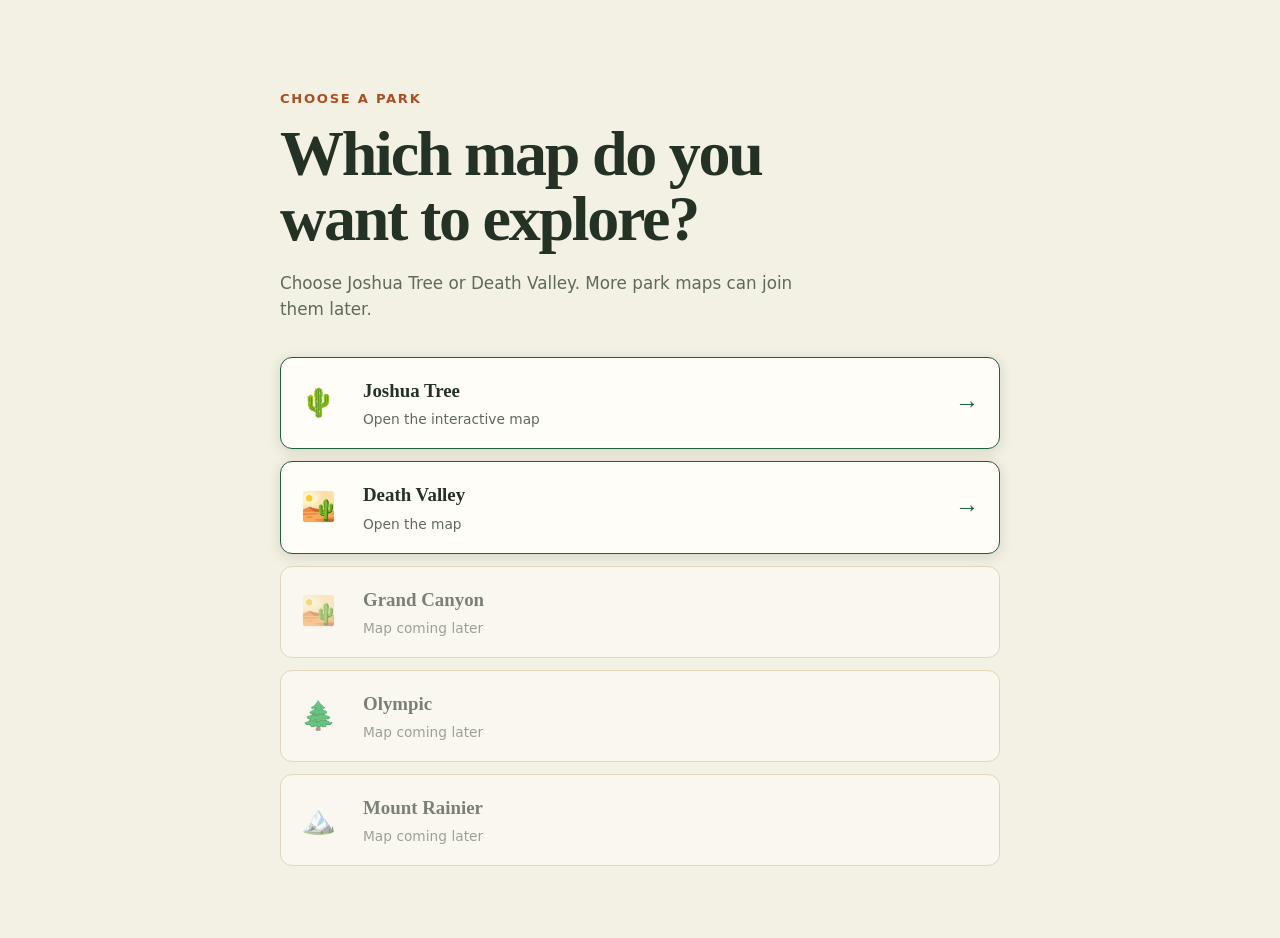
==== national-park-maps.html @ ee8e9e53 "Remake Joshua Tree and Death Valley maps to Rubric 2" ====
<!DOCTYPE html>
<html lang="en"><head><meta charset="utf-8"><meta name="viewport" content="width=device-width,initial-scale=1">
<meta name="color-scheme" content="light dark"><link rel="icon" href="data:,">
<title>Joshua Tree National Park — Interactive Map</title>

<style>
*{box-sizing:border-box;margin:0;padding:0}
:root{--bg:#f6f4ec;--ink:#22301f;--muted:#6b7263;--card:#fff;--green:#1d5c3f}
body{font-family:Georgia,'Times New Roman',serif;background:var(--bg);color:var(--ink);line-height:1.6}
.wrap{max-width:1080px;margin:0 auto;padding:0 20px}
header.hero{background:linear-gradient(135deg,#122b1d,#1d5c3f 60%,#2f7a4d);color:#f4efe2;padding:56px 0 48px;text-align:center}
header.hero h1{font-size:2.6rem;letter-spacing:.5px}
header.hero p{opacity:.9;margin-top:8px;font-size:1.05rem}
.counter{margin-top:14px;display:inline-block;background:rgba(255,255,255,.15);padding:6px 18px;border-radius:999px;font-size:.95rem}
.controls{display:flex;gap:12px;flex-wrap:wrap;justify-content:center;margin:28px 0}
.controls input,.controls select{font-family:inherit;font-size:1rem;padding:10px 14px;border:2px solid #cfc9b4;border-radius:10px;background:#fff}
.controls input{min-width:260px}
.grid{display:grid;grid-template-columns:repeat(auto-fill,minmax(260px,1fr));gap:18px;padding-bottom:60px}
.card{background:var(--card);border-radius:14px;overflow:hidden;box-shadow:0 2px 10px rgba(0,0,0,.07);text-decoration:none;color:inherit;display:flex;flex-direction:column;transition:transform .12s}
.card:hover{transform:translateY(-3px)}
.card .band{height:86px;display:flex;align-items:flex-end;padding:10px 14px;color:#fff;font-size:1.7rem}
.card .body{padding:14px 16px 16px;flex:1;display:flex;flex-direction:column}
.card h2{font-size:1.15rem;line-height:1.3}
.card .states{color:var(--muted);font-size:.85rem;margin:4px 0 8px}
.card p.desc{font-size:.92rem;color:#3c4438;flex:1}
.card .foot{display:flex;justify-content:space-between;align-items:center;margin-top:12px;font-size:.85rem}
.badge{font-size:.75rem;background:#eef3ea;color:var(--green);padding:3px 10px;border-radius:999px}
.visited-tag{font-size:.75rem;color:#8a6d1f}
footer{border-top:1px solid #ddd6bd;padding:24px 0 40px;text-align:center;color:var(--muted);font-size:.9rem}
footer a{color:var(--green)}
/* park page */
.park-hero{color:#fff;padding:52px 0 40px}
.park-hero h1{font-size:2.2rem}
.park-hero .states{opacity:.9;margin-top:6px}
.park-body{max-width:760px;margin:0 auto;padding:34px 20px 60px}
.park-body p.lead{font-size:1.15rem}
.chips{margin:22px 0;display:flex;flex-wrap:wrap;gap:8px}
.chip{background:#e9efe4;color:#2c4a33;font-size:.82rem;padding:5px 12px;border-radius:999px}
.btnrow{display:flex;gap:12px;flex-wrap:wrap;margin:26px 0}
.btn{font-family:inherit;font-size:1rem;padding:10px 20px;border-radius:10px;border:2px solid var(--green);cursor:pointer;text-decoration:none;display:inline-block}
.btn.primary{background:var(--green);color:#fff}
.btn.ghost{background:transparent;color:var(--green)}
.pagenav{display:flex;justify-content:space-between;margin-top:40px;gap:12px}
.pagenav a{color:var(--green);text-decoration:none}
.back{display:inline-block;margin:22px 0 0;color:var(--green)}
.visit-btn.done{background:#8a6d1f;border-color:#8a6d1f;color:#fff}
.empty{grid-column:1/-1;text-align:center;color:var(--muted);padding:40px;font-size:1.1rem}






#mapwrap{position:relative;background:#e9dcae;border-radius:14px;box-shadow:0 2px 12px rgba(0,0,0,.12);overflow:hidden;touch-action:none}
#jtmap{display:block;width:100%;height:72vh;min-height:420px;cursor:grab}
#jtmap.dragging{cursor:grabbing}
.pin{cursor:pointer}
.pin.sel circle{stroke-width:6}
.zoomctl{position:absolute;top:12px;left:12px;display:flex;flex-direction:column;gap:6px;z-index:5}
.zoomctl button{width:38px;height:38px;font-size:20px;border:2px solid #8a7a55;border-radius:9px;background:#fffdf4;cursor:pointer;color:#3a3226}.zoomctl button.wide{width:auto;padding:0 14px;font-size:15px;font-weight:bold}
.legendbox{background:#fffdf4;border:2px solid #d8cba4;border-radius:12px;padding:10px 14px 12px;margin:18px 0 6px}
.legendbox h4{margin:0 0 8px;font-size:1.05rem}
.legend2{display:flex;flex-wrap:wrap;gap:8px;margin:0}
.legend2 .row{display:flex;align-items:center;gap:7px;background:#fff;border:2px solid #d8cba4;border-radius:999px;padding:5px 12px 5px 6px;font-size:.88rem;cursor:pointer}
.legend2 .row.off{opacity:.35}
.legend2 .sym{width:26px;height:26px;border-radius:50%;background:#fff;border:2.5px solid #333;display:flex;align-items:center;justify-content:center;font-size:14px}
#detail{background:#fff;border:2px solid #d8cba4;border-radius:12px;padding:14px 18px;margin:6px 0 26px;min-height:74px}
#detail h3{font-size:1.15rem}
#detail .dcat{font-size:.85rem;color:#6b7263;margin-bottom:4px}
.fun{margin-top:10px}
.rec{margin-top:8px;padding:8px 12px;border-radius:8px}
.rec.yes{background:#e6f4ea}
.rec.no{background:#fdecea}
.index-heading{margin:22px 0 8px;font-size:1.3rem}
.spotindex{display:flex;flex-wrap:wrap;gap:8px;margin:0 0 18px}
.spotindex a{display:flex;align-items:center;gap:7px;background:#fff;border:2px solid #d8cba4;border-radius:999px;padding:5px 12px;text-decoration:none;color:inherit;font-size:.88rem}
.spotindex a:hover{background:#f3efe2}
.details-heading{margin:34px 0 4px;font-size:1.5rem}
.details-sub{color:#6b7263;margin:0 0 14px}
.spotcard{background:#fff;border:2px solid #d8cba4;border-radius:12px;padding:14px 18px;margin:10px 0;scroll-margin-top:12px}
.spotcard h3{font-size:1.15rem}
.spotcard .dcat{font-size:.85rem;color:#6b7263;margin-bottom:4px}
.hint{text-align:center;color:#6b7263;font-size:.92rem;margin:10px 0 6px}
.stylednote{text-align:center;color:#8a8272;font-size:.82rem;margin:0 0 26px}






.secnav{display:flex;gap:10px;flex-wrap:wrap;margin:16px 0 4px}
.secnav button{display:inline-block;background:#1d5c3f;color:#fff;border:0;font:inherit;font-weight:bold;padding:9px 20px;border-radius:999px;font-size:1rem;cursor:pointer}
.secnav button:hover,.secnav button:focus-visible{background:#2f7a4d}
.secnav button:focus-visible{outline:3px solid color-mix(in srgb,var(--green) 32%,transparent);outline-offset:2px}
.mapsec{margin:30px 0 8px;scroll-margin-top:16px}
.mapsec h2{font-size:1.6rem;margin:0 0 4px}
.secsub{color:#6b7263;margin:0 0 10px}
.secmap{position:relative;background:#e9dcae;border-radius:14px;box-shadow:0 2px 12px rgba(0,0,0,.12);overflow:hidden}
.secmap svg{display:block;width:100%;height:auto}
.seclabel{position:absolute;transform:translate(-50%,-50%);background:rgba(255,253,244,.95);border:1.5px solid #8a7a55;border-radius:999px;padding:2px 10px;font-size:14px;font-weight:600;color:#3a3226;white-space:nowrap;box-shadow:0 1px 3px rgba(0,0,0,.2);pointer-events:none}
.secchips{display:flex;flex-wrap:wrap;gap:8px;margin:12px 0 4px}
.secchips a{display:flex;align-items:center;gap:7px;background:#fff;border:2px solid #d8cba4;border-radius:999px;padding:5px 12px;text-decoration:none;color:inherit;font-size:.88rem}
.secchips a:hover{background:#f3efe2}
.pin{cursor:pointer}
.pin.sel circle{stroke-width:6}

.backbtn{display:inline-block;background:#1d5c3f;color:#fff;text-decoration:none;font-weight:bold;padding:9px 20px;border-radius:999px;margin:4px 0 14px}
.backbtn:hover{background:#2f7a4d}

:root{
  color-scheme:light dark;
  --bg:#f3f0e4;--ink:#243125;--muted:#5f695d;--card:#fffdf7;--green:#1f603f;
  --sand:#e9dcae;--line:#d3c59c;--soft:#e9efe4;--rust:#a84f24;--shadow:rgba(45,52,38,.14);
}
body{min-width:0;background:var(--bg);color:var(--ink);font-family:Georgia,'Times New Roman',serif}
.view{display:none;min-height:100vh}.view.active{display:block}
.map-empty{max-width:760px;margin:0 auto;padding:34px 20px 72px}
.map-empty-panel{min-height:360px;display:grid;place-items:center;text-align:center;background:var(--sand);border:2px dashed var(--line);border-radius:14px;padding:28px;color:var(--muted)}
.map-empty-panel strong{display:block;color:var(--ink);font-size:1.35rem;margin-bottom:6px}
.hub-wrap{width:min(760px,100%);margin:0 auto;padding:clamp(44px,8vw,88px) 20px 72px}
.hub-intro{max-width:620px;margin-bottom:34px}
.hub-kicker{font-family:ui-sans-serif,system-ui,sans-serif;font-size:.82rem;font-weight:800;letter-spacing:.13em;text-transform:uppercase;color:var(--rust);margin:0 0 12px}
.hub-intro h1{font-size:clamp(2.25rem,7vw,4rem);line-height:1.02;letter-spacing:-.035em;margin:0 0 18px;max-width:700px}
.hub-intro p:last-child{font-family:ui-sans-serif,system-ui,sans-serif;color:var(--muted);font-size:1.05rem;max-width:520px}
.park-list{display:grid;gap:12px}
.park-choice{font:inherit;width:100%;display:grid;grid-template-columns:48px 1fr auto;gap:14px;align-items:center;text-align:left;padding:18px 20px;border:1px solid var(--line);border-radius:12px;background:var(--card);color:var(--ink);box-shadow:0 3px 14px var(--shadow);text-decoration:none}
.park-choice strong{display:block;font-size:1.18rem}.park-choice small{display:block;font-family:ui-sans-serif,system-ui,sans-serif;color:var(--muted);font-size:.86rem;margin-top:2px}
.park-choice .park-icon{font-size:1.75rem}.park-choice .arrow{font-size:1.5rem;color:var(--green)}
.park-choice.ready{border-color:var(--green);cursor:pointer}.park-choice.ready:hover,.park-choice.ready:focus-visible{background:var(--soft);outline:3px solid color-mix(in srgb,var(--green) 28%,transparent);outline-offset:2px}
.park-choice:disabled{box-shadow:none;opacity:.58;cursor:not-allowed}
header.hero{background:#173c2a;color:#f9f5e8} header.hero h1{letter-spacing:-.02em}
.backbtn,.secnav button{background:var(--green)}
.legendbox,#detail,.spotcard,.legend2 .row,.spotindex a,.secchips a{background:var(--card);border-color:var(--line)}
.secmap{background:var(--sand);box-shadow:0 2px 12px var(--shadow)}
.seclabel{background:color-mix(in srgb,var(--card) 94%,transparent);color:#302b21;border-color:#887a55}
footer{border-top-color:var(--line)}
@media(max-width:560px){
  .wrap{padding-left:14px;padding-right:14px}.hub-wrap{padding-left:16px;padding-right:16px}
  .hub-intro h1{font-size:2.4rem}.park-choice{padding:15px 14px;grid-template-columns:40px 1fr auto}
  .legend2,.spotindex,.secchips{display:grid;grid-template-columns:1fr 1fr}.legend2 .row,.spotindex a,.secchips a{border-radius:10px;padding:8px;font-size:.79rem;min-width:0}
  .secnav{display:grid;grid-template-columns:1fr 1fr}.secnav button{text-align:center;border-radius:9px;padding:10px 8px}
  .mapsec h2{font-size:1.45rem}.seclabel{font-size:11px;padding:1px 5px}
  .spotcard{padding:14px}.spotcard p{font-size:.95rem}
}
@media(max-width:370px){.legend2,.spotindex,.secchips{grid-template-columns:1fr}.hub-intro h1{font-size:2rem}}
@media(prefers-reduced-motion:reduce){html{scroll-behavior:auto!important}*{transition:none!important}}
@media(prefers-color-scheme:dark){
  :root{--bg:#172018;--ink:#edf1e7;--muted:#bdc8b7;--card:#222e23;--green:#7fc391;--sand:#4d4936;--line:#596553;--soft:#2d3b2f;--rust:#f2a171;--shadow:rgba(0,0,0,.28)}
  header.hero{background:#102b1d}.backbtn,.secnav button{background:#2f754b;color:#fff}
  .seclabel{background:rgba(245,241,223,.94);color:#302b21;border-color:#8a7a55}
  .legend2 .sym{background:#fff;color:#222}.rec.yes{background:#26432f}.rec.no{background:#4a2928}
  .stylednote{color:#b8b8aa}.details-sub,.secsub,.hint,#detail .dcat,.spotcard .dcat{color:var(--muted)}
}

/* Death Valley map */
.dv-hero{padding:34px 0 26px;background:#67351f!important}.dv-hero h1{font-size:2rem}
.dv-body{padding-top:24px;padding-bottom:56px}
.dv-legend .row{font:inherit;color:inherit;text-align:left}
.dv-legend .row[aria-pressed="false"]{opacity:.38}
.dv-secmap{background:#e7c98c}
.dv-secmap svg{display:block;width:100%;height:auto}
.dv-seclabel{position:absolute;transform:translate(-50%,-50%);background:rgba(255,253,247,.96);border:1.5px solid #8a6a42;border-radius:999px;padding:2px 9px;font-size:13px;font-weight:700;color:#3d2c1f;white-space:nowrap;box-shadow:0 1px 3px rgba(0,0,0,.18);pointer-events:none}
.dv-pin{cursor:pointer;outline:none}.dv-pin.sel circle:nth-child(2),.dv-pin:focus-visible circle:nth-child(2){stroke-width:7}
#dv-detail{background:var(--card);border:2px solid var(--line);border-radius:12px;padding:14px 18px;margin:8px 0 26px;min-height:78px}
#dv-detail .dcat{font-size:.85rem;color:var(--muted);margin-bottom:4px}
.stylednote a{color:var(--green)}
@media(max-width:560px){.dv-seclabel{font-size:10px;padding:1px 4px}.dv-mapsec .secsub{font-size:.91rem}}
@media(prefers-color-scheme:dark){.dv-secmap{background:#51422f}.dv-seclabel{background:rgba(255,247,230,.95);color:#3d2c1f}.dv-hero{background:#492515!important}}

/* Rubric 2 additions: visit facts, trip combos, park info footer */
.visit{margin-top:8px}
.combo{background:var(--card);border:2px solid var(--line);border-radius:12px;padding:14px 18px;margin:10px 0}
.combo h3{font-size:1.12rem;margin-bottom:2px}
.combo .route{font-weight:bold;margin:4px 0}
.combo .total{color:var(--muted);font-size:.92rem;margin:2px 0 6px}
.parkfoot{background:var(--card);border:2px solid var(--line);border-radius:12px;padding:16px 18px;margin:26px 0 6px}
.parkfoot h2{font-size:1.25rem;margin:0 0 8px}
.parkfoot p{margin:6px 0}
.parkfoot a{color:var(--green);font-weight:bold}
</style></head>
<body>
<section id="hubView" class="view active" aria-labelledby="hub-title">
  <main class="hub-wrap">
    <div class="hub-intro">
      <p class="hub-kicker">Choose a park</p>
      <h1 id="hub-title">Which map do you want to explore?</h1>
      <p>Choose Joshua Tree or Death Valley. More park maps can join them later.</p>
    </div>
    <div class="park-list" aria-label="National park maps">
      <a class="park-choice ready" href="#joshua-tree" data-view="map">
        <span class="park-icon" aria-hidden="true">🌵</span>
        <span><strong>Joshua Tree</strong><small>Open the interactive map</small></span>
        <span class="arrow" aria-hidden="true">→</span>
      </a>
      <a class="park-choice ready" href="#death-valley" data-view="death-valley">
        <span class="park-icon" aria-hidden="true">🏜️</span>
        <span><strong>Death Valley</strong><small>Open the map</small></span>
        <span class="arrow" aria-hidden="true">→</span>
      </a>
      <button class="park-choice" type="button" disabled><span class="park-icon" aria-hidden="true">🏜️</span><span><strong>Grand Canyon</strong><small>Map coming later</small></span></button>
      <button class="park-choice" type="button" disabled><span class="park-icon" aria-hidden="true">🌲</span><span><strong>Olympic</strong><small>Map coming later</small></span></button>
      <button class="park-choice" type="button" disabled><span class="park-icon" aria-hidden="true">🏔️</span><span><strong>Mount Rainier</strong><small>Map coming later</small></span></button>
    </div>
  </main>
</section>
<section id="mapView" class="view" aria-labelledby="map-title">
<header class="hero" style="padding:34px 0 26px"><div class="wrap">
<h1 id="map-title" style="font-size:2rem">Joshua Tree National Park</h1>
<p>Interactive map — every symbol from the legend is shown right on the map.</p>
</div></header>
<div class="wrap" style="padding-top:24px">
<a class="backbtn" href="#parks" data-view="hub">← Back to the national parks</a>
<div class="legendbox"><h4>Legend</h4><div class="legend2" id="legend2"><div class="row" data-cat="entrance"><span class="sym" style="border-color:#b3541e">🚪</span><span>Park entrance (3)</span></div><div class="row" data-cat="visitor"><span class="sym" style="border-color:#2b6cb0">ℹ️</span><span>Visitor center (3)</span></div><div class="row" data-cat="viewpoint"><span class="sym" style="border-color:#6b46c1">🔭</span><span>Viewpoint (2)</span></div><div class="row" data-cat="campground"><span class="sym" style="border-color:#2f855a">⛺</span><span>Campground (7)</span></div><div class="row" data-cat="sight"><span class="sym" style="border-color:#c05621">🌵</span><span>Famous sight (8)</span></div><div class="row" data-cat="trail"><span class="sym" style="border-color:#744210">🥾</span><span>Trailhead (3)</span></div></div>
<p class="hint">Scroll down to walk through the park, Northwest → Northeast → Southwest → Southeast. Tap a symbol for details.</p>
<div class="secnav" aria-label="Jump to a quadrant"><button type="button" data-scroll="sec-northwest">Northwest</button><button type="button" data-scroll="sec-northeast">Northeast</button><button type="button" data-scroll="sec-southwest">Southwest</button><button type="button" data-scroll="sec-southeast">Southeast</button></div>
<section class="mapsec" id="sec-northwest"><h2>Northwest</h2><p class="secsub">The crowded middle, the north campgrounds, and the west side. · 12 spots</p><div class="secmap"><svg viewBox="-65.0 -65.0 460.0 420.0" role="img" aria-label="Map of the Northwest part of Joshua Tree National Park"><polygon points="46.5,14.0 302.1,0.0 534.5,0.0 534.5,70.0 766.9,70.0 836.7,238.0 859.9,448.0 813.4,658.0 674.0,770.0 476.4,798.0 244.0,742.0 69.7,518.0 0.0,238.0 0.0,70.0" fill="#dce8c8" fill-opacity="0.45" stroke="#5c8a3c" stroke-width="3" stroke-dasharray="14 8" stroke-linejoin="round"/><polyline points="226.7,107.1 267.3,140.0 307.9,175.0 342.8,212.1 347.2,225.0 360.5,229.2 364.9,242.5 371.8,259.0 360.2,280.0 345.1,301.0" fill="none" stroke="#a8895a" stroke-width="7" stroke-linecap="round" stroke-linejoin="round" opacity="0.85"/><polyline points="226.7,107.1 267.3,140.0 307.9,175.0 342.8,212.1 347.2,225.0 360.5,229.2 364.9,242.5 371.8,259.0 360.2,280.0 345.1,301.0" fill="none" stroke="#fdfbf3" stroke-width="4" stroke-linecap="round" stroke-linejoin="round"/><polyline points="345.1,301.0 330.0,322.0 317.2,340.3" fill="none" stroke="#a8895a" stroke-width="7" stroke-linecap="round" stroke-linejoin="round" opacity="0.85"/><polyline points="345.1,301.0 330.0,322.0 317.2,340.3" fill="none" stroke="#fdfbf3" stroke-width="4" stroke-linecap="round" stroke-linejoin="round"/><polyline points="353.3,212.8 368.0,202.7" fill="none" stroke="#a8895a" stroke-width="7" stroke-linecap="round" stroke-linejoin="round" opacity="0.85"/><polyline points="353.3,212.8 368.0,202.7" fill="none" stroke="#fdfbf3" stroke-width="4" stroke-linecap="round" stroke-linejoin="round"/><polyline points="471.0,48.3 488.0,98.0 528.7,168.0 578.7,238.0 614.5,343.8 694.9,518.0 761.7,694.0" fill="none" stroke="#a8895a" stroke-width="7" stroke-linecap="round" stroke-linejoin="round" opacity="0.85"/><polyline points="471.0,48.3 488.0,98.0 528.7,168.0 578.7,238.0 614.5,343.8 694.9,518.0 761.7,694.0" fill="none" stroke="#fdfbf3" stroke-width="4" stroke-linecap="round" stroke-linejoin="round"/><polyline points="447.4,72.8 350.7,105.8" fill="none" stroke="#a8895a" stroke-width="7" stroke-linecap="round" stroke-linejoin="round" opacity="0.85"/><polyline points="447.4,72.8 350.7,105.8" fill="none" stroke="#fdfbf3" stroke-width="4" stroke-linecap="round" stroke-linejoin="round"/><polyline points="122.0,133.0 81.1,152.2" fill="none" stroke="#a8895a" stroke-width="7" stroke-linecap="round" stroke-linejoin="round" opacity="0.85"/><polyline points="122.0,133.0 81.1,152.2" fill="none" stroke="#fdfbf3" stroke-width="4" stroke-linecap="round" stroke-linejoin="round"/><g transform="translate(377.21276595744683,-47.212765957446805)"><circle r="9.8" fill="#fff" opacity="0.85" stroke="#8a7a55"/><text y="4.0" text-anchor="middle" font-size="8.8" font-weight="bold" fill="#3a3226">N</text></g><a href="#spot-west-entrance-station" data-scroll="spot-west-entrance-station"><g class="pin" data-cat="entrance" data-name="West Entrance Station" transform="translate(226.7,107.1)"><circle r="22" fill="#fff" fill-opacity="0"/><circle r="13" fill="#fff" stroke="#b3541e" stroke-width="3.5"/><text y="5.5" text-anchor="middle" font-size="14">🚪</text></g></a><line x1="226.7" y1="107.1" x2="226.7" y2="86.7" stroke="#8a7a55" stroke-width="1.5" opacity="0.7"/><a href="#spot-joshua-tree-visitor-center" data-scroll="spot-joshua-tree-visitor-center"><g class="pin" data-cat="visitor" data-name="Joshua Tree Visitor Center" transform="translate(169.8,49.4)"><circle r="22" fill="#fff" fill-opacity="0"/><circle r="13" fill="#fff" stroke="#2b6cb0" stroke-width="3.5"/><text y="5.5" text-anchor="middle" font-size="14">ℹ️</text></g></a><line x1="169.8" y1="49.4" x2="169.8" y2="29.0" stroke="#8a7a55" stroke-width="1.5" opacity="0.7"/><a href="#spot-black-rock-campground" data-scroll="spot-black-rock-campground"><g class="pin" data-cat="campground" data-name="Black Rock Campground" transform="translate(81.1,152.2)"><circle r="22" fill="#fff" fill-opacity="0"/><circle r="13" fill="#fff" stroke="#2f855a" stroke-width="3.5"/><text y="5.5" text-anchor="middle" font-size="14">⛺</text></g></a><line x1="81.1" y1="152.2" x2="81.1" y2="131.8" stroke="#8a7a55" stroke-width="1.5" opacity="0.7"/><a href="#spot-indian-cove-campground" data-scroll="spot-indian-cove-campground"><g class="pin" data-cat="campground" data-name="Indian Cove Campground" transform="translate(350.7,105.8)"><circle r="22" fill="#fff" fill-opacity="0"/><circle r="13" fill="#fff" stroke="#2f855a" stroke-width="3.5"/><text y="5.5" text-anchor="middle" font-size="14">⛺</text></g></a><line x1="350.7" y1="105.8" x2="350.7" y2="85.4" stroke="#8a7a55" stroke-width="1.5" opacity="0.7"/><a href="#spot-barker-dam" data-scroll="spot-barker-dam"><g class="pin" data-cat="sight" data-name="Barker Dam" transform="translate(368.0,202.7)"><circle r="22" fill="#fff" fill-opacity="0"/><circle r="13" fill="#fff" stroke="#c05621" stroke-width="3.5"/><text y="5.5" text-anchor="middle" font-size="14">🌵</text></g></a><line x1="368.0" y1="202.7" x2="347.6" y2="202.7" stroke="#8a7a55" stroke-width="1.5" opacity="0.7"/><a href="#spot-hidden-valley" data-scroll="spot-hidden-valley"><g class="pin" data-cat="sight" data-name="Hidden Valley" transform="translate(342.8,212.1)"><circle r="22" fill="#fff" fill-opacity="0"/><circle r="13" fill="#fff" stroke="#c05621" stroke-width="3.5"/><text y="5.5" text-anchor="middle" font-size="14">🌵</text></g></a><line x1="342.8" y1="212.1" x2="342.8" y2="232.5" stroke="#8a7a55" stroke-width="1.5" opacity="0.7"/><a href="#spot-hall-of-horrors" data-scroll="spot-hall-of-horrors"><g class="pin" data-cat="sight" data-name="Hall of Horrors" transform="translate(354.6,215.2)"><circle r="22" fill="#fff" fill-opacity="0"/><circle r="13" fill="#fff" stroke="#c05621" stroke-width="3.5"/><text y="5.5" text-anchor="middle" font-size="14">🌵</text></g></a><line x1="354.6" y1="215.2" x2="354.6" y2="179.4" stroke="#8a7a55" stroke-width="1.5" opacity="0.7"/><a href="#spot-skull-rock" data-scroll="spot-skull-rock"><g class="pin" data-cat="sight" data-name="Skull Rock" transform="translate(347.2,225.0)"><circle r="22" fill="#fff" fill-opacity="0"/><circle r="13" fill="#fff" stroke="#c05621" stroke-width="3.5"/><text y="5.5" text-anchor="middle" font-size="14">🌵</text></g></a><line x1="347.2" y1="225.0" x2="347.2" y2="260.8" stroke="#8a7a55" stroke-width="1.5" opacity="0.7"/><a href="#spot-cap-rock" data-scroll="spot-cap-rock"><g class="pin" data-cat="sight" data-name="Cap Rock" transform="translate(360.5,229.2)"><circle r="22" fill="#fff" fill-opacity="0"/><circle r="13" fill="#fff" stroke="#c05621" stroke-width="3.5"/><text y="5.5" text-anchor="middle" font-size="14">🌵</text></g></a><line x1="360.5" y1="229.2" x2="360.5" y2="280.3" stroke="#8a7a55" stroke-width="1.5" opacity="0.7"/><a href="#spot-arch-rock" data-scroll="spot-arch-rock"><g class="pin" data-cat="sight" data-name="Arch Rock" transform="translate(364.9,242.5)"><circle r="22" fill="#fff" fill-opacity="0"/><circle r="13" fill="#fff" stroke="#c05621" stroke-width="3.5"/><text y="5.5" text-anchor="middle" font-size="14">🌵</text></g></a><line x1="364.9" y1="242.5" x2="364.9" y2="308.9" stroke="#8a7a55" stroke-width="1.5" opacity="0.7"/><a href="#spot-white-tank-campground" data-scroll="spot-white-tank-campground"><g class="pin" data-cat="campground" data-name="White Tank Campground" transform="translate(362.5,256.2)"><circle r="22" fill="#fff" fill-opacity="0"/><circle r="13" fill="#fff" stroke="#2f855a" stroke-width="3.5"/><text y="5.5" text-anchor="middle" font-size="14">⛺</text></g></a><line x1="362.5" y1="256.2" x2="362.5" y2="343.1" stroke="#8a7a55" stroke-width="1.5" opacity="0.7"/><a href="#spot-lost-horse-mine-trailhead" data-scroll="spot-lost-horse-mine-trailhead"><g class="pin" data-cat="trail" data-name="Lost Horse Mine Trailhead" transform="translate(366.3,316.0)"><circle r="22" fill="#fff" fill-opacity="0"/><circle r="13" fill="#fff" stroke="#744210" stroke-width="3.5"/><text y="5.5" text-anchor="middle" font-size="14">🥾</text></g></a><line x1="366.3" y1="316.0" x2="299.9" y2="316.0" stroke="#8a7a55" stroke-width="1.5" opacity="0.7"/></svg><span class="seclabel" data-cat="entrance" style="left:63.41%;top:36.11%">West Entrance</span><span class="seclabel" data-cat="visitor" style="left:51.04%;top:22.37%">Joshua Tree Center</span><span class="seclabel" data-cat="campground" style="left:31.76%;top:46.85%">Black Rock</span><span class="seclabel" data-cat="campground" style="left:90.37%;top:35.80%">Indian Cove</span><span class="seclabel" data-cat="sight" style="left:89.69%;top:63.74%">Barker Dam</span><span class="seclabel" data-cat="sight" style="left:88.65%;top:70.84%">Hidden Valley</span><span class="seclabel" data-cat="sight" style="left:91.22%;top:58.20%">Hall of Horrors</span><span class="seclabel" data-cat="sight" style="left:89.61%;top:77.57%">Skull Rock</span><span class="seclabel" data-cat="sight" style="left:92.50%;top:82.22%">Cap Rock</span><span class="seclabel" data-cat="sight" style="left:93.46%;top:89.03%">Arch Rock</span><span class="seclabel" data-cat="campground" style="left:92.93%;top:97.16%">White Tank</span><span class="seclabel" data-cat="trail" style="left:79.32%;top:90.71%">Lost Horse Mine</span></div><div class="secchips"><a href="#spot-west-entrance-station" data-scroll="spot-west-entrance-station"><span>🚪</span> West Entrance Station</a><a href="#spot-joshua-tree-visitor-center" data-scroll="spot-joshua-tree-visitor-center"><span>ℹ️</span> Joshua Tree Visitor Center</a><a href="#spot-black-rock-campground" data-scroll="spot-black-rock-campground"><span>⛺</span> Black Rock Campground</a><a href="#spot-indian-cove-campground" data-scroll="spot-indian-cove-campground"><span>⛺</span> Indian Cove Campground</a><a href="#spot-barker-dam" data-scroll="spot-barker-dam"><span>🌵</span> Barker Dam</a><a href="#spot-hidden-valley" data-scroll="spot-hidden-valley"><span>🌵</span> Hidden Valley</a><a href="#spot-hall-of-horrors" data-scroll="spot-hall-of-horrors"><span>🌵</span> Hall of Horrors</a><a href="#spot-skull-rock" data-scroll="spot-skull-rock"><span>🌵</span> Skull Rock</a><a href="#spot-cap-rock" data-scroll="spot-cap-rock"><span>🌵</span> Cap Rock</a><a href="#spot-arch-rock" data-scroll="spot-arch-rock"><span>🌵</span> Arch Rock</a><a href="#spot-white-tank-campground" data-scroll="spot-white-tank-campground"><span>⛺</span> White Tank Campground</a><a href="#spot-lost-horse-mine-trailhead" data-scroll="spot-lost-horse-mine-trailhead"><span>🥾</span> Lost Horse Mine Trailhead</a></div></section><section class="mapsec" id="sec-northeast"><h2>Northeast</h2><p class="secsub">North Entrance, the Oasis, and the Ryan Mountain side. · 9 spots</p><div class="secmap"><svg viewBox="345.0 -65.0 580.0 420.0" role="img" aria-label="Map of the Northeast part of Joshua Tree National Park"><polygon points="46.5,14.0 302.1,0.0 534.5,0.0 534.5,70.0 766.9,70.0 836.7,238.0 859.9,448.0 813.4,658.0 674.0,770.0 476.4,798.0 244.0,742.0 69.7,518.0 0.0,238.0 0.0,70.0" fill="#dce8c8" fill-opacity="0.45" stroke="#5c8a3c" stroke-width="3" stroke-dasharray="14 8" stroke-linejoin="round"/><polyline points="226.7,107.1 267.3,140.0 307.9,175.0 342.8,212.1 347.2,225.0 360.5,229.2 364.9,242.5 371.8,259.0 360.2,280.0 345.1,301.0" fill="none" stroke="#a8895a" stroke-width="7" stroke-linecap="round" stroke-linejoin="round" opacity="0.85"/><polyline points="226.7,107.1 267.3,140.0 307.9,175.0 342.8,212.1 347.2,225.0 360.5,229.2 364.9,242.5 371.8,259.0 360.2,280.0 345.1,301.0" fill="none" stroke="#fdfbf3" stroke-width="4" stroke-linecap="round" stroke-linejoin="round"/><polyline points="345.1,301.0 330.0,322.0 317.2,340.3" fill="none" stroke="#a8895a" stroke-width="7" stroke-linecap="round" stroke-linejoin="round" opacity="0.85"/><polyline points="345.1,301.0 330.0,322.0 317.2,340.3" fill="none" stroke="#fdfbf3" stroke-width="4" stroke-linecap="round" stroke-linejoin="round"/><polyline points="353.3,212.8 368.0,202.7" fill="none" stroke="#a8895a" stroke-width="7" stroke-linecap="round" stroke-linejoin="round" opacity="0.85"/><polyline points="353.3,212.8 368.0,202.7" fill="none" stroke="#fdfbf3" stroke-width="4" stroke-linecap="round" stroke-linejoin="round"/><polyline points="471.0,48.3 488.0,98.0 528.7,168.0 578.7,238.0 614.5,343.8 694.9,518.0 761.7,694.0" fill="none" stroke="#a8895a" stroke-width="7" stroke-linecap="round" stroke-linejoin="round" opacity="0.85"/><polyline points="471.0,48.3 488.0,98.0 528.7,168.0 578.7,238.0 614.5,343.8 694.9,518.0 761.7,694.0" fill="none" stroke="#fdfbf3" stroke-width="4" stroke-linecap="round" stroke-linejoin="round"/><polyline points="447.4,72.8 350.7,105.8" fill="none" stroke="#a8895a" stroke-width="7" stroke-linecap="round" stroke-linejoin="round" opacity="0.85"/><polyline points="447.4,72.8 350.7,105.8" fill="none" stroke="#fdfbf3" stroke-width="4" stroke-linecap="round" stroke-linejoin="round"/><polyline points="122.0,133.0 81.1,152.2" fill="none" stroke="#a8895a" stroke-width="7" stroke-linecap="round" stroke-linejoin="round" opacity="0.85"/><polyline points="122.0,133.0 81.1,152.2" fill="none" stroke="#fdfbf3" stroke-width="4" stroke-linecap="round" stroke-linejoin="round"/><g transform="translate(904.6595744680851,-44.659574468085104)"><circle r="12.3" fill="#fff" opacity="0.85" stroke="#8a7a55"/><text y="5.0" text-anchor="middle" font-size="11.1" font-weight="bold" fill="#3a3226">N</text></g><a href="#spot-north-entrance-station" data-scroll="spot-north-entrance-station"><g class="pin" data-cat="entrance" data-name="North Entrance Station" transform="translate(471.0,48.3)"><circle r="22" fill="#fff" fill-opacity="0"/><circle r="13" fill="#fff" stroke="#b3541e" stroke-width="3.5"/><text y="5.5" text-anchor="middle" font-size="14">🚪</text></g></a><line x1="471.0" y1="48.3" x2="471.0" y2="22.5" stroke="#8a7a55" stroke-width="1.5" opacity="0.7"/><a href="#spot-oasis-of-mara-visitor-center" data-scroll="spot-oasis-of-mara-visitor-center"><g class="pin" data-cat="visitor" data-name="Oasis of Mara Visitor Center" transform="translate(472.1,56.8)"><circle r="22" fill="#fff" fill-opacity="0"/><circle r="13" fill="#fff" stroke="#2b6cb0" stroke-width="3.5"/><text y="5.5" text-anchor="middle" font-size="14">ℹ️</text></g></a><line x1="472.1" y1="56.8" x2="472.1" y2="82.6" stroke="#8a7a55" stroke-width="1.5" opacity="0.7"/><a href="#spot-fortynine-palms-oasis-trailhead" data-scroll="spot-fortynine-palms-oasis-trailhead"><g class="pin" data-cat="trail" data-name="Fortynine Palms Oasis Trailhead" transform="translate(463.3,83.7)"><circle r="22" fill="#fff" fill-opacity="0"/><circle r="13" fill="#fff" stroke="#744210" stroke-width="3.5"/><text y="5.5" text-anchor="middle" font-size="14">🥾</text></g></a><line x1="463.3" y1="83.7" x2="463.3" y2="57.9" stroke="#8a7a55" stroke-width="1.5" opacity="0.7"/><a href="#spot-heart-rock" data-scroll="spot-heart-rock"><g class="pin" data-cat="sight" data-name="Heart Rock" transform="translate(371.0,249.0)"><circle r="22" fill="#fff" fill-opacity="0"/><circle r="13" fill="#fff" stroke="#c05621" stroke-width="3.5"/><text y="5.5" text-anchor="middle" font-size="14">🌵</text></g></a><line x1="371.0" y1="249.0" x2="396.8" y2="249.0" stroke="#8a7a55" stroke-width="1.5" opacity="0.7"/><a href="#spot-jumbo-rocks-campground" data-scroll="spot-jumbo-rocks-campground"><g class="pin" data-cat="campground" data-name="Jumbo Rocks Campground" transform="translate(377.3,220.1)"><circle r="22" fill="#fff" fill-opacity="0"/><circle r="13" fill="#fff" stroke="#2f855a" stroke-width="3.5"/><text y="5.5" text-anchor="middle" font-size="14">⛺</text></g></a><line x1="377.3" y1="220.1" x2="403.1" y2="220.1" stroke="#8a7a55" stroke-width="1.5" opacity="0.7"/><a href="#spot-ryan-campground" data-scroll="spot-ryan-campground"><g class="pin" data-cat="campground" data-name="Ryan Campground" transform="translate(372.1,258.6)"><circle r="22" fill="#fff" fill-opacity="0"/><circle r="13" fill="#fff" stroke="#2f855a" stroke-width="3.5"/><text y="5.5" text-anchor="middle" font-size="14">⛺</text></g></a><line x1="372.1" y1="258.6" x2="390.1" y2="276.6" stroke="#8a7a55" stroke-width="1.5" opacity="0.7"/><a href="#spot-belle-campground" data-scroll="spot-belle-campground"><g class="pin" data-cat="campground" data-name="Belle Campground" transform="translate(397.6,267.0)"><circle r="22" fill="#fff" fill-opacity="0"/><circle r="13" fill="#fff" stroke="#2f855a" stroke-width="3.5"/><text y="5.5" text-anchor="middle" font-size="14">⛺</text></g></a><line x1="397.6" y1="267.0" x2="397.6" y2="312.1" stroke="#8a7a55" stroke-width="1.5" opacity="0.7"/><a href="#spot-ryan-mountain-trailhead" data-scroll="spot-ryan-mountain-trailhead"><g class="pin" data-cat="trail" data-name="Ryan Mountain Trailhead" transform="translate(381.1,261.8)"><circle r="22" fill="#fff" fill-opacity="0"/><circle r="13" fill="#fff" stroke="#744210" stroke-width="3.5"/><text y="5.5" text-anchor="middle" font-size="14">🥾</text></g></a><line x1="381.1" y1="261.8" x2="490.7" y2="261.8" stroke="#8a7a55" stroke-width="1.5" opacity="0.7"/><a href="#spot-ryan-mountain-summit" data-scroll="spot-ryan-mountain-summit"><g class="pin" data-cat="viewpoint" data-name="Ryan Mountain Summit" transform="translate(392.0,250.0)"><circle r="22" fill="#fff" fill-opacity="0"/><circle r="13" fill="#fff" stroke="#6b46c1" stroke-width="3.5"/><text y="5.5" text-anchor="middle" font-size="14">🔭</text></g></a><line x1="392.0" y1="250.0" x2="450.6" y2="191.4" stroke="#8a7a55" stroke-width="1.5" opacity="0.7"/></svg><span class="seclabel" data-cat="entrance" style="left:21.72%;top:20.84%">North Entrance</span><span class="seclabel" data-cat="visitor" style="left:21.91%;top:35.14%">Oasis of Mara Center</span><span class="seclabel" data-cat="trail" style="left:20.40%;top:29.27%">49 Palms Trailhead</span><span class="seclabel" data-cat="sight" style="left:8.93%;top:74.76%">Heart Rock</span><span class="seclabel" data-cat="campground" style="left:10.01%;top:67.88%">Jumbo Rocks</span><span class="seclabel" data-cat="campground" style="left:7.78%;top:81.34%">Ryan Camp</span><span class="seclabel" data-cat="campground" style="left:9.07%;top:89.79%">Belle Camp</span><span class="seclabel" data-cat="trail" style="left:25.11%;top:77.81%">Ryan Mtn Trailhead</span><span class="seclabel" data-cat="viewpoint" style="left:18.21%;top:61.04%">Ryan Mtn Summit</span></div><div class="secchips"><a href="#spot-north-entrance-station" data-scroll="spot-north-entrance-station"><span>🚪</span> North Entrance Station</a><a href="#spot-oasis-of-mara-visitor-center" data-scroll="spot-oasis-of-mara-visitor-center"><span>ℹ️</span> Oasis of Mara Visitor Center</a><a href="#spot-fortynine-palms-oasis-trailhead" data-scroll="spot-fortynine-palms-oasis-trailhead"><span>🥾</span> Fortynine Palms Oasis Trailhead</a><a href="#spot-heart-rock" data-scroll="spot-heart-rock"><span>🌵</span> Heart Rock</a><a href="#spot-jumbo-rocks-campground" data-scroll="spot-jumbo-rocks-campground"><span>⛺</span> Jumbo Rocks Campground</a><a href="#spot-ryan-campground" data-scroll="spot-ryan-campground"><span>⛺</span> Ryan Campground</a><a href="#spot-belle-campground" data-scroll="spot-belle-campground"><span>⛺</span> Belle Campground</a><a href="#spot-ryan-mountain-trailhead" data-scroll="spot-ryan-mountain-trailhead"><span>🥾</span> Ryan Mountain Trailhead</a><a href="#spot-ryan-mountain-summit" data-scroll="spot-ryan-mountain-summit"><span>🔭</span> Ryan Mountain Summit</a></div></section><section class="mapsec" id="sec-southwest"><h2>Southwest</h2><p class="secsub">Keys View and the road up to it. · 1 spots</p><div class="secmap"><svg viewBox="-65.0 305.0 460.0 558.0" role="img" aria-label="Map of the Southwest part of Joshua Tree National Park"><polygon points="46.5,14.0 302.1,0.0 534.5,0.0 534.5,70.0 766.9,70.0 836.7,238.0 859.9,448.0 813.4,658.0 674.0,770.0 476.4,798.0 244.0,742.0 69.7,518.0 0.0,238.0 0.0,70.0" fill="#dce8c8" fill-opacity="0.45" stroke="#5c8a3c" stroke-width="3" stroke-dasharray="14 8" stroke-linejoin="round"/><polyline points="226.7,107.1 267.3,140.0 307.9,175.0 342.8,212.1 347.2,225.0 360.5,229.2 364.9,242.5 371.8,259.0 360.2,280.0 345.1,301.0" fill="none" stroke="#a8895a" stroke-width="7" stroke-linecap="round" stroke-linejoin="round" opacity="0.85"/><polyline points="226.7,107.1 267.3,140.0 307.9,175.0 342.8,212.1 347.2,225.0 360.5,229.2 364.9,242.5 371.8,259.0 360.2,280.0 345.1,301.0" fill="none" stroke="#fdfbf3" stroke-width="4" stroke-linecap="round" stroke-linejoin="round"/><polyline points="345.1,301.0 330.0,322.0 317.2,340.3" fill="none" stroke="#a8895a" stroke-width="7" stroke-linecap="round" stroke-linejoin="round" opacity="0.85"/><polyline points="345.1,301.0 330.0,322.0 317.2,340.3" fill="none" stroke="#fdfbf3" stroke-width="4" stroke-linecap="round" stroke-linejoin="round"/><polyline points="353.3,212.8 368.0,202.7" fill="none" stroke="#a8895a" stroke-width="7" stroke-linecap="round" stroke-linejoin="round" opacity="0.85"/><polyline points="353.3,212.8 368.0,202.7" fill="none" stroke="#fdfbf3" stroke-width="4" stroke-linecap="round" stroke-linejoin="round"/><polyline points="471.0,48.3 488.0,98.0 528.7,168.0 578.7,238.0 614.5,343.8 694.9,518.0 761.7,694.0" fill="none" stroke="#a8895a" stroke-width="7" stroke-linecap="round" stroke-linejoin="round" opacity="0.85"/><polyline points="471.0,48.3 488.0,98.0 528.7,168.0 578.7,238.0 614.5,343.8 694.9,518.0 761.7,694.0" fill="none" stroke="#fdfbf3" stroke-width="4" stroke-linecap="round" stroke-linejoin="round"/><polyline points="447.4,72.8 350.7,105.8" fill="none" stroke="#a8895a" stroke-width="7" stroke-linecap="round" stroke-linejoin="round" opacity="0.85"/><polyline points="447.4,72.8 350.7,105.8" fill="none" stroke="#fdfbf3" stroke-width="4" stroke-linecap="round" stroke-linejoin="round"/><polyline points="122.0,133.0 81.1,152.2" fill="none" stroke="#a8895a" stroke-width="7" stroke-linecap="round" stroke-linejoin="round" opacity="0.85"/><polyline points="122.0,133.0 81.1,152.2" fill="none" stroke="#fdfbf3" stroke-width="4" stroke-linecap="round" stroke-linejoin="round"/><g transform="translate(377.21276595744683,322.78723404255317)"><circle r="9.8" fill="#fff" opacity="0.85" stroke="#8a7a55"/><text y="4.0" text-anchor="middle" font-size="8.8" font-weight="bold" fill="#3a3226">N</text></g><a href="#spot-keys-view" data-scroll="spot-keys-view"><g class="pin" data-cat="viewpoint" data-name="Keys View" transform="translate(317.2,340.3)"><circle r="22" fill="#fff" fill-opacity="0"/><circle r="13" fill="#fff" stroke="#6b46c1" stroke-width="3.5"/><text y="5.5" text-anchor="middle" font-size="14">🔭</text></g></a><line x1="317.2" y1="340.3" x2="317.2" y2="319.9" stroke="#8a7a55" stroke-width="1.5" opacity="0.7"/></svg><span class="seclabel" data-cat="viewpoint" style="left:83.09%;top:2.66%">Keys View</span></div><div class="secchips"><a href="#spot-keys-view" data-scroll="spot-keys-view"><span>🔭</span> Keys View</a></div></section><section class="mapsec" id="sec-southeast"><h2>Southeast</h2><p class="secsub">Cholla Garden and Cottonwood. · 4 spots</p><div class="secmap"><svg viewBox="345.0 305.0 580.0 558.0" role="img" aria-label="Map of the Southeast part of Joshua Tree National Park"><polygon points="46.5,14.0 302.1,0.0 534.5,0.0 534.5,70.0 766.9,70.0 836.7,238.0 859.9,448.0 813.4,658.0 674.0,770.0 476.4,798.0 244.0,742.0 69.7,518.0 0.0,238.0 0.0,70.0" fill="#dce8c8" fill-opacity="0.45" stroke="#5c8a3c" stroke-width="3" stroke-dasharray="14 8" stroke-linejoin="round"/><polyline points="226.7,107.1 267.3,140.0 307.9,175.0 342.8,212.1 347.2,225.0 360.5,229.2 364.9,242.5 371.8,259.0 360.2,280.0 345.1,301.0" fill="none" stroke="#a8895a" stroke-width="7" stroke-linecap="round" stroke-linejoin="round" opacity="0.85"/><polyline points="226.7,107.1 267.3,140.0 307.9,175.0 342.8,212.1 347.2,225.0 360.5,229.2 364.9,242.5 371.8,259.0 360.2,280.0 345.1,301.0" fill="none" stroke="#fdfbf3" stroke-width="4" stroke-linecap="round" stroke-linejoin="round"/><polyline points="345.1,301.0 330.0,322.0 317.2,340.3" fill="none" stroke="#a8895a" stroke-width="7" stroke-linecap="round" stroke-linejoin="round" opacity="0.85"/><polyline points="345.1,301.0 330.0,322.0 317.2,340.3" fill="none" stroke="#fdfbf3" stroke-width="4" stroke-linecap="round" stroke-linejoin="round"/><polyline points="353.3,212.8 368.0,202.7" fill="none" stroke="#a8895a" stroke-width="7" stroke-linecap="round" stroke-linejoin="round" opacity="0.85"/><polyline points="353.3,212.8 368.0,202.7" fill="none" stroke="#fdfbf3" stroke-width="4" stroke-linecap="round" stroke-linejoin="round"/><polyline points="471.0,48.3 488.0,98.0 528.7,168.0 578.7,238.0 614.5,343.8 694.9,518.0 761.7,694.0" fill="none" stroke="#a8895a" stroke-width="7" stroke-linecap="round" stroke-linejoin="round" opacity="0.85"/><polyline points="471.0,48.3 488.0,98.0 528.7,168.0 578.7,238.0 614.5,343.8 694.9,518.0 761.7,694.0" fill="none" stroke="#fdfbf3" stroke-width="4" stroke-linecap="round" stroke-linejoin="round"/><polyline points="447.4,72.8 350.7,105.8" fill="none" stroke="#a8895a" stroke-width="7" stroke-linecap="round" stroke-linejoin="round" opacity="0.85"/><polyline points="447.4,72.8 350.7,105.8" fill="none" stroke="#fdfbf3" stroke-width="4" stroke-linecap="round" stroke-linejoin="round"/><polyline points="122.0,133.0 81.1,152.2" fill="none" stroke="#a8895a" stroke-width="7" stroke-linecap="round" stroke-linejoin="round" opacity="0.85"/><polyline points="122.0,133.0 81.1,152.2" fill="none" stroke="#fdfbf3" stroke-width="4" stroke-linecap="round" stroke-linejoin="round"/><g transform="translate(904.6595744680851,325.3404255319149)"><circle r="12.3" fill="#fff" opacity="0.85" stroke="#8a7a55"/><text y="5.0" text-anchor="middle" font-size="11.1" font-weight="bold" fill="#3a3226">N</text></g><a href="#spot-cholla-cactus-garden" data-scroll="spot-cholla-cactus-garden"><g class="pin" data-cat="sight" data-name="Cholla Cactus Garden" transform="translate(614.5,343.8)"><circle r="22" fill="#fff" fill-opacity="0"/><circle r="13" fill="#fff" stroke="#c05621" stroke-width="3.5"/><text y="5.5" text-anchor="middle" font-size="14">🌵</text></g></a><line x1="614.5" y1="343.8" x2="614.5" y2="318.0" stroke="#8a7a55" stroke-width="1.5" opacity="0.7"/><a href="#spot-cottonwood-visitor-center" data-scroll="spot-cottonwood-visitor-center"><g class="pin" data-cat="visitor" data-name="Cottonwood Visitor Center" transform="translate(761.7,694.0)"><circle r="22" fill="#fff" fill-opacity="0"/><circle r="13" fill="#fff" stroke="#2b6cb0" stroke-width="3.5"/><text y="5.5" text-anchor="middle" font-size="14">ℹ️</text></g></a><line x1="761.7" y1="694.0" x2="761.7" y2="668.2" stroke="#8a7a55" stroke-width="1.5" opacity="0.7"/><a href="#spot-cottonwood-campground" data-scroll="spot-cottonwood-campground"><g class="pin" data-cat="campground" data-name="Cottonwood Campground" transform="translate(756.5,700.0)"><circle r="22" fill="#fff" fill-opacity="0"/><circle r="13" fill="#fff" stroke="#2f855a" stroke-width="3.5"/><text y="5.5" text-anchor="middle" font-size="14">⛺</text></g></a><line x1="756.5" y1="700.0" x2="756.5" y2="725.8" stroke="#8a7a55" stroke-width="1.5" opacity="0.7"/><a href="#spot-south-entrance-cottonwood" data-scroll="spot-south-entrance-cottonwood"><g class="pin" data-cat="entrance" data-name="South Entrance (Cottonwood)" transform="translate(764.8,681.4)"><circle r="22" fill="#fff" fill-opacity="0"/><circle r="13" fill="#fff" stroke="#b3541e" stroke-width="3.5"/><text y="5.5" text-anchor="middle" font-size="14">🚪</text></g></a><line x1="764.8" y1="681.4" x2="746.8" y2="699.4" stroke="#8a7a55" stroke-width="1.5" opacity="0.7"/></svg><span class="seclabel" data-cat="sight" style="left:46.47%;top:2.33%">Cholla Garden</span><span class="seclabel" data-cat="visitor" style="left:71.84%;top:65.09%">Cottonwood Center</span><span class="seclabel" data-cat="campground" style="left:70.95%;top:75.41%">Cottonwood Camp</span><span class="seclabel" data-cat="entrance" style="left:69.27%;top:70.69%">South Entrance</span></div><div class="secchips"><a href="#spot-cholla-cactus-garden" data-scroll="spot-cholla-cactus-garden"><span>🌵</span> Cholla Cactus Garden</a><a href="#spot-cottonwood-visitor-center" data-scroll="spot-cottonwood-visitor-center"><span>ℹ️</span> Cottonwood Visitor Center</a><a href="#spot-cottonwood-campground" data-scroll="spot-cottonwood-campground"><span>⛺</span> Cottonwood Campground</a><a href="#spot-south-entrance-cottonwood" data-scroll="spot-south-entrance-cottonwood"><span>🚪</span> South Entrance (Cottonwood)</a></div></section>
<h2 class="index-heading" id="spotindex">Spot index — every symbol with its name</h2><div class="spotindex"><a href="#spot-west-entrance-station"><span>🚪</span> West Entrance Station</a><a href="#spot-north-entrance-station"><span>🚪</span> North Entrance Station</a><a href="#spot-south-entrance-cottonwood"><span>🚪</span> South Entrance (Cottonwood)</a><a href="#spot-joshua-tree-visitor-center"><span>ℹ️</span> Joshua Tree Visitor Center</a><a href="#spot-oasis-of-mara-visitor-center"><span>ℹ️</span> Oasis of Mara Visitor Center</a><a href="#spot-cottonwood-visitor-center"><span>ℹ️</span> Cottonwood Visitor Center</a><a href="#spot-keys-view"><span>🔭</span> Keys View</a><a href="#spot-ryan-mountain-summit"><span>🔭</span> Ryan Mountain Summit</a><a href="#spot-black-rock-campground"><span>⛺</span> Black Rock Campground</a><a href="#spot-indian-cove-campground"><span>⛺</span> Indian Cove Campground</a><a href="#spot-jumbo-rocks-campground"><span>⛺</span> Jumbo Rocks Campground</a><a href="#spot-ryan-campground"><span>⛺</span> Ryan Campground</a><a href="#spot-belle-campground"><span>⛺</span> Belle Campground</a><a href="#spot-white-tank-campground"><span>⛺</span> White Tank Campground</a><a href="#spot-cottonwood-campground"><span>⛺</span> Cottonwood Campground</a><a href="#spot-skull-rock"><span>🌵</span> Skull Rock</a><a href="#spot-arch-rock"><span>🌵</span> Arch Rock</a><a href="#spot-heart-rock"><span>🌵</span> Heart Rock</a><a href="#spot-barker-dam"><span>🌵</span> Barker Dam</a><a href="#spot-cholla-cactus-garden"><span>🌵</span> Cholla Cactus Garden</a><a href="#spot-hidden-valley"><span>🌵</span> Hidden Valley</a><a href="#spot-hall-of-horrors"><span>🌵</span> Hall of Horrors</a><a href="#spot-cap-rock"><span>🌵</span> Cap Rock</a><a href="#spot-ryan-mountain-trailhead"><span>🥾</span> Ryan Mountain Trailhead</a><a href="#spot-fortynine-palms-oasis-trailhead"><span>🥾</span> Fortynine Palms Oasis Trailhead</a><a href="#spot-lost-horse-mine-trailhead"><span>🥾</span> Lost Horse Mine Trailhead</a></div>
<div id="detail"><h3>👆 Tap any symbol on the map</h3><div class="dcat">You'll see it here — or scroll down for every spot's card.</div></div>
<h2 class="details-heading">All spots — details</h2><p class="details-sub">Tap any symbol on the map to jump to its card, or just scroll.</p><article class="spotcard" id="spot-west-entrance-station"><h3>🚪 West Entrance Station</h3><div class="dcat">Park entrance</div><p>Main west gate — pay the entrance fee here.</p><p class="fun">🎉 <b>Fun fact:</b> This is the park&#x27;s busiest entrance — most visitors come in this way.</p><p class="visit"><b>Time needed:</b> About 5–10 min (estimate) — a drive-through stop to pay the fee or show your pass. On busy weekend and holiday mornings there can be a line (30+ min, estimate).</p><p class="visit"><b>Walking:</b> No real walk — a ranger booth on Park Boulevard in the town of Joshua Tree. You stay in the car.</p><p class="rec yes">✅ <b>Recommended:</b> Best entrance if you&#x27;re staying in Joshua Tree town; it&#x27;s the quickest way to the famous rock sights.</p></article><article class="spotcard" id="spot-north-entrance-station"><h3>🚪 North Entrance Station</h3><div class="dcat">Park entrance</div><p>North gate near Twentynine Palms.</p><p class="fun">🎉 <b>Fun fact:</b> From here, one road runs all the way south through the park to Cottonwood.</p><p class="visit"><b>Time needed:</b> About 5–10 min (estimate) — the same drive-through idea.</p><p class="visit"><b>Walking:</b> No real walk — a ranger booth on Utah Trail, south of Twentynine Palms.</p><p class="rec yes">✅ <b>Recommended:</b> Best entrance for Cholla Cactus Garden and the quieter south side.</p></article><article class="spotcard" id="spot-south-entrance-cottonwood"><h3>🚪 South Entrance (Cottonwood)</h3><div class="dcat">Park entrance</div><p>South gate — closest to Interstate 10.</p><p class="fun">🎉 <b>Fun fact:</b> This side of the park is the Colorado Desert — lower, hotter, and full of cholla and ocotillo instead of Joshua trees.</p><p class="visit"><b>Time needed:</b> About 5–10 min (estimate); lines are possible on weekend mornings.</p><p class="visit"><b>Walking:</b> No real walk — an entrance station on the road up from Interstate 10 (exit 168), next to Cottonwood Spring; the Cottonwood Visitor Center is just inside.</p><p class="rec yes">✅ <b>Recommended:</b> Best entrance if you&#x27;re driving from Phoenix or Palm Springs on I-10; it&#x27;s also the least crowded.</p></article><article class="spotcard" id="spot-joshua-tree-visitor-center"><h3>ℹ️ Joshua Tree Visitor Center</h3><div class="dcat">Visitor center</div><p>Downtown Joshua Tree — maps, rangers, exhibits.</p><p class="fun">🎉 <b>Fun fact:</b> This visitor center sits in the town of Joshua Tree, right outside the park&#x27;s west entrance.</p><p class="visit"><b>Time needed:</b> 20–30 min (estimate) — look at exhibits, grab a free park map, ask a ranger. Open 7:30 am–5 pm daily.</p><p class="visit"><b>Walking:</b> No real walk — in downtown Joshua Tree (6554 Park Blvd), just outside the West Entrance. Indoors, plus a short stroll.</p><p class="rec yes">✅ <b>Recommended:</b> Stop here first for maps and ranger tips before you drive in.</p></article><article class="spotcard" id="spot-oasis-of-mara-visitor-center"><h3>ℹ️ Oasis of Mara Visitor Center</h3><div class="dcat">Visitor center</div><p>By the North Entrance in Twentynine Palms.</p><p class="fun">🎉 <b>Fun fact:</b> The oasis next door has been a water stop for people for thousands of years — the Serrano people called it Mara.</p><p class="visit"><b>Time needed:</b> 20–30 min (estimate).</p><p class="visit"><b>Walking:</b> No real walk inside; outside is the Oasis of Mara — a grove of California fan palms with a short paved path (about a 0.5-mile loop, Easy).</p><p class="visit"><b>Heads-up:</b> NPS lists the old Oasis Visitor Center building here (74485 National Park Dr, Twentynine Palms) as permanently closed. The park's Twentynine Palms visitor center moved downtown to 6533 Freedom Way (open 8 am–5 pm). The palm oasis and its short trail are still here to visit.</p><p class="rec yes">✅ <b>Recommended:</b> Great first stop if you enter from the north; it has a short nature trail to the oasis.</p></article><article class="spotcard" id="spot-cottonwood-visitor-center"><h3>ℹ️ Cottonwood Visitor Center</h3><div class="dcat">Visitor center</div><p>South end of the park.</p><p class="fun">🎉 <b>Fun fact:</b> Cottonwood Spring nearby was a lifeline for travelers crossing the desert — people have used it for centuries.</p><p class="visit"><b>Time needed:</b> 20–30 min (estimate). Open 8:30 am–4 pm daily.</p><p class="visit"><b>Walking:</b> No real walk — a small center on Pinto Basin Road, about 7 miles north of I-10 exit 168, right by the South Entrance. Picnic tables nearby.</p><p class="rec yes">✅ <b>Recommended:</b> Good stop for the south end; ask rangers about the spring trail.</p></article><article class="spotcard" id="spot-keys-view"><h3>🔭 Keys View</h3><div class="dcat">Viewpoint</div><p>The big panorama — on clear days you can see all the way to Mexico.</p><p class="fun">🎉 <b>Fun fact:</b> On a really clear day you can see the San Andreas Fault, the Coachella Valley, and Signal Mountain in Mexico.</p><p class="visit"><b>Time needed:</b> 15–30 min.</p><p class="visit"><b>Walking:</b> No real walk — a drive-up overlook at the very end of Keys View Road; a short paved path from the parking lot to the railing.</p><p class="rec yes">✅ <b>Recommended:</b> The best sunset spot in the park — go late in the day.</p></article><article class="spotcard" id="spot-ryan-mountain-summit"><h3>🔭 Ryan Mountain Summit</h3><div class="dcat">Viewpoint</div><p>360° views from the top — a steep 3-mile round-trip hike.</p><p class="fun">🎉 <b>Fun fact:</b> At 5,457 feet, this is one of the highest viewpoints in the park.</p><p class="visit"><b>Time needed:</b> 2–3 hrs (the hike up and down).</p><p class="visit"><b>Walking:</b> Hard — 3-mile round trip, climbs about 1,000 ft. NPS calls the trail “moderately strenuous” — it is the steepest walk on this map, and there is no shade. Bring lots of water.</p><p class="rec yes">✅ <b>Recommended:</b> Recommended if you like a challenge — but not on a very hot day, since there&#x27;s no shade on the trail.</p></article><article class="spotcard" id="spot-black-rock-campground"><h3>⛺ Black Rock Campground</h3><div class="dcat">Campground</div><p>Tent and RV camping on the park&#x27;s west side.</p><p class="fun">🎉 <b>Fun fact:</b> This campground has water faucets — rare in this desert park — and a nature center.</p><p class="visit"><b>Time needed:</b> Most people stay overnight — that is the point of a campground. Driving through for a quick look: 15–20 min (estimate).</p><p class="visit"><b>Walking:</b> No real walk — a campground in the park's northwest corner, reached by Black Rock Canyon Road from Yucca Valley. 99 sites; water, flush toilets, and a dump station — the west side's full-service campground.</p><p class="visit"><b>Booking:</b> Reserve ahead on recreation.gov.</p><p class="rec yes">✅ <b>Recommended:</b> Best pick for first-timers; it has water and is close to town.</p></article><article class="spotcard" id="spot-indian-cove-campground"><h3>⛺ Indian Cove Campground</h3><div class="dcat">Campground</div><p>Camp among giant boulders — a climber favorite.</p><p class="fun">🎉 <b>Fun fact:</b> The boulders here are some of the best rock-climbing spots in the park, even for beginners.</p><p class="visit"><b>Time needed:</b> Most people stay overnight — that is the point of a campground. Driving through for a quick look: 15–20 min (estimate).</p><p class="visit"><b>Walking:</b> No real walk — a campground in its own separate area off Indian Cove Road (from Hwy 62, on the Twentynine Palms side). It does not connect to Park Boulevard by car. 101 sites, no water — bring your own.</p><p class="visit"><b>Booking:</b> Reserve ahead on recreation.gov.</p><p class="rec yes">✅ <b>Recommended:</b> Recommended for climbers; not the best pick if you mainly want to see big Joshua trees, since this area is more about boulders.</p></article><article class="spotcard" id="spot-jumbo-rocks-campground"><h3>⛺ Jumbo Rocks Campground</h3><div class="dcat">Campground</div><p>The classic — huge rock piles right by your tent.</p><p class="fun">🎉 <b>Fun fact:</b> The giant rock piles formed over 100 million years ago, deep underground — erosion uncovered them.</p><p class="visit"><b>Time needed:</b> Most people stay overnight — that is the point of a campground. Driving through for a quick look: 15–20 min (estimate).</p><p class="visit"><b>Walking:</b> No real walk — a campground right on Park Boulevard, with Skull Rock just across the road. Biggest in the park: 124 sites. No water.</p><p class="visit"><b>Booking:</b> Reserve ahead on recreation.gov.</p><p class="rec yes">✅ <b>Recommended:</b> The most famous campground in the park — book early, it fills up fast.</p></article><article class="spotcard" id="spot-ryan-campground"><h3>⛺ Ryan Campground</h3><div class="dcat">Campground</div><p>Small, quiet campground near Ryan Mountain.</p><p class="fun">🎉 <b>Fun fact:</b> It&#x27;s one of the smallest campgrounds in the park, so it feels extra quiet at night.</p><p class="visit"><b>Time needed:</b> Most people stay overnight — that is the point of a campground. Driving through for a quick look: 15–20 min (estimate).</p><p class="visit"><b>Walking:</b> No real walk — a small campground (31 sites) on Park Boulevard, close to the Ryan Mountain trailhead. No water.</p><p class="visit"><b>Booking:</b> Reserve ahead on recreation.gov.</p><p class="rec yes">✅ <b>Recommended:</b> Recommended if you want quiet and a short walk to the Ryan Mountain trail.</p></article><article class="spotcard" id="spot-belle-campground"><h3>⛺ Belle Campground</h3><div class="dcat">Campground</div><p>Small campground tucked among boulders and Joshua trees.</p><p class="fun">🎉 <b>Fun fact:</b> Joshua Tree is a certified Dark Sky Park, so the stars here are amazing — no city lights.</p><p class="visit"><b>Time needed:</b> Most people stay overnight — that is the point of a campground. Driving through for a quick look: 15–20 min (estimate).</p><p class="visit"><b>Walking:</b> No real walk — a small campground (18 sites) on Pinto Basin Road near the Park Boulevard junction. No water.</p><p class="visit"><b>Booking:</b> First-come, first-served, $25/night. Closed in summer (about June 1–Aug 28).</p><p class="rec yes">✅ <b>Recommended:</b> Great for stargazing; small and peaceful.</p></article><article class="spotcard" id="spot-white-tank-campground"><h3>⛺ White Tank Campground</h3><div class="dcat">Campground</div><p>Small and scenic, next to Arch Rock.</p><p class="fun">🎉 <b>Fun fact:</b> It&#x27;s named after a natural white rock basin nearby that fills with rainwater for desert animals.</p><p class="visit"><b>Time needed:</b> Most people stay overnight — that is the point of a campground. Driving through for a quick look: 15–20 min (estimate).</p><p class="visit"><b>Walking:</b> No real walk — a small, quiet campground (15 sites) on Pinto Basin Road, right by the Arch Rock trail. No water.</p><p class="visit"><b>Booking:</b> First-come, first-served, $25/night. Closed in summer (about June 1–Aug 28).</p><p class="rec yes">✅ <b>Recommended:</b> Recommended if you want to walk to Arch Rock at sunrise.</p></article><article class="spotcard" id="spot-cottonwood-campground"><h3>⛺ Cottonwood Campground</h3><div class="dcat">Campground</div><p>South-end campground by the visitor center.</p><p class="fun">🎉 <b>Fun fact:</b> This campground is in the Colorado Desert, so you&#x27;ll see cholla cacti and ocotillo instead of Joshua trees.</p><p class="visit"><b>Time needed:</b> Most people stay overnight — that is the point of a campground. Driving through for a quick look: 15–20 min (estimate).</p><p class="visit"><b>Walking:</b> No real walk — a campground (62 sites) on Pinto Basin Road by the Cottonwood Visitor Center. Water, flush toilets, and a dump station. Famous for dark skies.</p><p class="visit"><b>Booking:</b> Reserve ahead on recreation.gov.</p><p class="rec yes">✅ <b>Recommended:</b> Recommended if you&#x27;re driving in from I-10 and want a quiet night.</p></article><article class="spotcard" id="spot-skull-rock"><h3>🌵 Skull Rock</h3><div class="dcat">Famous sight</div><p>A rock that looks exactly like a skull. Easy roadside stop.</p><p class="fun">🎉 <b>Fun fact:</b> Rain and wind hollowed out two &#x27;eye sockets&#x27; in the rock — that&#x27;s what makes it look like a skull.</p><p class="visit"><b>Time needed:</b> 10–30 min for the roadside stop.</p><p class="visit"><b>Walking:</b> No real walk — the giant rock that looks like a skull sits right beside Park Boulevard, across from Jumbo Rocks Campground; you can see it from the car. Optional extra: the Skull Rock nature trail — Easy, 1.7-mile loop, 45 min–1 hr.</p><p class="rec yes">✅ <b>Recommended:</b> A must-stop: it&#x27;s right by the road and takes 2 minutes.</p></article><article class="spotcard" id="spot-arch-rock"><h3>🌵 Arch Rock</h3><div class="dcat">Famous sight</div><p>Natural stone arch — short easy trail from White Tank.</p><p class="fun">🎉 <b>Fun fact:</b> The arch formed when softer rock underneath wore away, leaving the harder rock on top.</p><p class="visit"><b>Time needed:</b> 30–45 min.</p><p class="visit"><b>Walking:</b> Easy — the Arch Rock Nature Trail, a short loop off Pinto Basin Road (Twin Tanks parking lot). About 1.2 miles round trip from the parking lot; the loop at the rock itself is about 0.5 mile. Very little climbing.</p><p class="rec yes">✅ <b>Recommended:</b> Easy and quick — a great photo stop.</p></article><article class="spotcard" id="spot-heart-rock"><h3>🌵 Heart Rock</h3><div class="dcat">Famous sight</div><p>A giant boulder shaped like a heart, a short walk past Arch Rock.</p><p class="fun">🎉 <b>Fun fact:</b> It&#x27;s a giant boulder about 10 feet tall — and at certain times of day, the sun throws a giant heart-shaped shadow.</p><p class="visit"><b>Time needed:</b> Add ~15 min on top of Arch Rock (estimate); Arch Rock + Heart Rock together ≈ 45 min–1 hr.</p><p class="visit"><b>Walking:</b> Easy — the same Arch Rock Trail; Heart Rock is just past Arch Rock. Doing both from the parking lot ≈ 1.7 miles round trip. (Estimate — there is no separate NPS trail page for Heart Rock.)</p><p class="rec yes">✅ <b>Recommended:</b> A favorite photo stop — pair it with Arch Rock on the same short trail.</p></article><article class="spotcard" id="spot-barker-dam"><h3>🌵 Barker Dam</h3><div class="dcat">Famous sight</div><p>A dam built by early cattle ranchers; 1.1-mile loop with ancient rock carvings.</p><p class="fun">🎉 <b>Fun fact:</b> The dam was built around 1900 so cattle could drink here — and bighorn sheep still drink here today.</p><p class="visit"><b>Time needed:</b> 30–45 min.</p><p class="visit"><b>Walking:</b> Easy — 1.1-mile loop. Flat, with a few rock steps; you pass the old cattle dam, petroglyphs (rock art), and big boulders. Water in the dam only shows up after rainy seasons.</p><p class="rec yes">✅ <b>Recommended:</b> One of the best easy hikes; you might spot bighorn sheep.</p></article><article class="spotcard" id="spot-cholla-cactus-garden"><h3>🌵 Cholla Cactus Garden</h3><div class="dcat">Famous sight</div><p>A forest of teddy-bear cholla cacti — look, don&#x27;t touch!</p><p class="fun">🎉 <b>Fun fact:</b> Cholla pieces break off and stick to anything that brushes them — that&#x27;s why people call it the &#x27;jumping cactus&#x27; (it doesn&#x27;t really jump).</p><p class="visit"><b>Time needed:</b> 15–30 min.</p><p class="visit"><b>Walking:</b> Easy — 0.25-mile loop, flat, partly on a boardwalk, on Pinto Basin Road. Stay on the path — the spines grab shoes and clothes.</p><p class="rec yes">✅ <b>Recommended:</b> Recommended, but stay on the path — the spines are barbed and hurt.</p></article><article class="spotcard" id="spot-hidden-valley"><h3>🌵 Hidden Valley</h3><div class="dcat">Famous sight</div><p>A hidden valley ringed by giant rocks; easy 1-mile loop.</p><p class="fun">🎉 <b>Fun fact:</b> Cattle rustlers once hid stolen cows in this valley because the rocks hid it from view.</p><p class="visit"><b>Time needed:</b> 30–45 min.</p><p class="visit"><b>Walking:</b> Easy — 1-mile loop. A flat sandy valley ringed by rock piles, right off Park Boulevard. Picnic area at the parking lot.</p><p class="rec yes">✅ <b>Recommended:</b> A classic easy walk — great for first-time visitors.</p></article><article class="spotcard" id="spot-hall-of-horrors"><h3>🌵 Hall of Horrors</h3><div class="dcat">Famous sight</div><p>Narrow passages between boulders — fun to squeeze through.</p><p class="fun">🎉 <b>Fun fact:</b> It&#x27;s named for the tight squeezes between the boulders — you have to wiggle through some gaps.</p><p class="visit"><b>Time needed:</b> 30–60 min (longer if you explore).</p><p class="visit"><b>Walking:</b> Easy walk — a 0.6-mile loop around the rock piles off Park Boulevard — but the famous part is two narrow slot canyons: tight squeezes and rock scrambling. That part is more like Moderate, and not fun if you dislike small spaces.</p><p class="rec no">❌ <b>Not recommended:</b> Not recommended if you don&#x27;t like tight spaces — you have to squeeze between boulders.</p></article><article class="spotcard" id="spot-cap-rock"><h3>🌵 Cap Rock</h3><div class="dcat">Famous sight</div><p>Famous balanced rock formation right by the road.</p><p class="fun">🎉 <b>Fun fact:</b> A huge boulder balances on a narrow base — it looks like it should fall over, but it&#x27;s been there for ages.</p><p class="visit"><b>Time needed:</b> 15–30 min (estimate).</p><p class="visit"><b>Walking:</b> Easy — about a 0.4-mile loop trail around a boulder with a rock “cap” on top, at the corner of Park Boulevard and Keys View Road. Interpretive signs along the path.</p><p class="rec yes">✅ <b>Recommended:</b> Right by the road, so it&#x27;s an easy stop.</p></article><article class="spotcard" id="spot-ryan-mountain-trailhead"><h3>🥾 Ryan Mountain Trailhead</h3><div class="dcat">Trailhead</div><p>Start of the steep 3-mile round-trip hike to the summit.</p><p class="fun">🎉 <b>Fun fact:</b> The trail climbs about 1,000 feet — that&#x27;s like climbing 100 flights of stairs.</p><p class="visit"><b>Time needed:</b> 2–3 hrs (the hike up and down).</p><p class="visit"><b>Walking:</b> Hard — 3-mile round trip, climbs about 1,000 ft, no shade. The parking lot is on Park Boulevard, between the Ryan and Sheep Pass campgrounds.</p><p class="rec yes">✅ <b>Recommended:</b> Recommended for the best views — but bring lots of water and skip it on very hot days.</p></article><article class="spotcard" id="spot-fortynine-palms-oasis-trailhead"><h3>🥾 Fortynine Palms Oasis Trailhead</h3><div class="dcat">Trailhead</div><p>3-mile round trip to a hidden palm oasis.</p><p class="fun">🎉 <b>Fun fact:</b> The fan palms at the oasis are California fan palms — the only palm tree native to California.</p><p class="visit"><b>Time needed:</b> 2–3 hrs.</p><p class="visit"><b>Walking:</b> Moderate — 3-mile round trip. Climbs ~300 ft over a ridge, then drops into a canyon to a real palm oasis — and you climb back out. Almost no shade; bring extra water. Trailhead on Canyon Road off Highway 62 near Twentynine Palms (not on Park Boulevard). Day-use only — the gate locks at night.</p><p class="visit"><b>Heads-up:</b> This trail is closed every summer, June 1–Sept 30.</p><p class="rec yes">✅ <b>Recommended:</b> Recommended for a real hidden oasis — just don&#x27;t go at midday in summer, the trail has almost no shade.</p></article><article class="spotcard" id="spot-lost-horse-mine-trailhead"><h3>🥾 Lost Horse Mine Trailhead</h3><div class="dcat">Trailhead</div><p>4-mile round trip to a real old gold mine.</p><p class="fun">🎉 <b>Fun fact:</b> This mine produced about 10,000 ounces of gold before it closed.</p><p class="visit"><b>Time needed:</b> 2–3 hrs (NPS's trail list says 3–4 hrs if you take your time and explore the longer loop).</p><p class="visit"><b>Walking:</b> Moderate — 4-mile round trip on an old wagon road to a real gold mine and ten-stamp mill; a longer loop option is about 6.5 miles. Trailhead at the end of a short dirt road off Keys View Road.</p><p class="rec yes">✅ <b>Recommended:</b> Recommended if you like history — it&#x27;s one of the best-preserved mines in the park.</p></article>



<h2 class="details-heading">Trip combos — stops that fit together</h2>
<p class="details-sub">Nearby stops that make one good outing, in the order you reach them on the road.</p>
<article class="combo"><h3>🧭 Park Boulevard Classics</h3><p class="route">West Entrance → Hidden Valley → Barker Dam → Cap Rock → Keys View</p><p class="total">Stop time ≈ 2–2.5 hrs total (plus driving).</p><p><b>Why they fit:</b> Everything sits on Park Boulevard or its one side road, Keys View Road, in the park's northwest — one road, no backtracking.</p></article>
<article class="combo"><h3>🧭 East-Side Rock Stars</h3><p class="route">Skull Rock → Arch Rock → Heart Rock → Cholla Cactus Garden</p><p class="total">Stop time ≈ 1.5–2 hrs total.</p><p><b>Why they fit:</b> Drive east on Park Boulevard, then turn onto Pinto Basin Road — the stops come in exactly this order along the two roads, ending further south. (Arch Rock + Heart Rock are one trail stop.)</p></article>
<article class="combo"><h3>🧭 North Gate Morning</h3><p class="route">Oasis of Mara → Fortynine Palms Oasis Trail</p><p class="total">Total ≈ 2.5–3.5 hrs.</p><p><b>Why they fit:</b> Both are at Twentynine Palms by the North Entrance, off Highway 62 — do the short oasis stop first, then the bigger hike; the trailhead is a few miles west on Canyon Road. Skip Fortynine Palms in summer — it is closed June–September.</p></article>
<p class="stylednote">Stylized illustration — shapes and distances are approximate, not for navigation. Park data checked 2026-10-12.</p>
<div class="parkfoot"><h2>Before you go</h2>
<p><b>Stay safe:</b> This is desert. Many trails have almost no shade — carry plenty of water, start hikes early, and skip the steep climbs (like Ryan Mountain) on very hot days.</p>
<p><b>Sources:</b> National Park Service — <a href="https://www.nps.gov/jotr/" target="_blank" rel="noopener">nps.gov/jotr</a>. <b>Info checked: October 2026.</b></p>
<p><b>Check current conditions:</b> roads, closures, and weather change — see the park's <a href="https://www.nps.gov/jotr/planyourvisit/conditions.htm" target="_blank" rel="noopener">NPS Alerts &amp; Conditions page</a> before you go.</p></div>
<a class="backbtn" href="#parks" data-view="hub" style="margin:14px 0 4px">← Back to the national parks</a>
</div>
<footer><div class="wrap">Made for the national-parks website · <a href="#parks" data-view="hub">All 63 parks</a></div></footer>
<script>
const CATS = {entrance:{symbol:'🚪',label:'Park entrance',color:'#b3541e'},visitor:{symbol:'ℹ️',label:'Visitor center',color:'#2b6cb0'},viewpoint:{symbol:'🔭',label:'Viewpoint',color:'#6b46c1'},campground:{symbol:'⛺',label:'Campground',color:'#2f855a'},sight:{symbol:'🌵',label:'Famous sight',color:'#c05621'},trail:{symbol:'🥾',label:'Trailhead',color:'#744210'}};
const SPOTS = [{n:'West Entrance Station',c:'entrance',d:'Main west gate — pay the entrance fee here.',f:'This is the park\'s busiest entrance — most visitors come in this way.',r:true,w:'Best entrance if you\'re staying in Joshua Tree town; it\'s the quickest way to the famous rock sights.',t:'About 5–10 min (estimate) — a drive-through stop to pay the fee or show your pass. On busy weekend and holiday mornings there can be a line (30+ min, estimate).',k:'No real walk — a ranger booth on Park Boulevard in the town of Joshua Tree. You stay in the car.'},{n:'North Entrance Station',c:'entrance',d:'North gate near Twentynine Palms.',f:'From here, one road runs all the way south through the park to Cottonwood.',r:true,w:'Best entrance for Cholla Cactus Garden and the quieter south side.',t:'About 5–10 min (estimate) — the same drive-through idea.',k:'No real walk — a ranger booth on Utah Trail, south of Twentynine Palms.'},{n:'South Entrance (Cottonwood)',c:'entrance',d:'South gate — closest to Interstate 10.',f:'This side of the park is the Colorado Desert — lower, hotter, and full of cholla and ocotillo instead of Joshua trees.',r:true,w:'Best entrance if you\'re driving from Phoenix or Palm Springs on I-10; it\'s also the least crowded.',t:'About 5–10 min (estimate); lines are possible on weekend mornings.',k:'No real walk — an entrance station on the road up from Interstate 10 (exit 168), next to Cottonwood Spring; the Cottonwood Visitor Center is just inside.'},{n:'Joshua Tree Visitor Center',c:'visitor',d:'Downtown Joshua Tree — maps, rangers, exhibits.',f:'This visitor center sits in the town of Joshua Tree, right outside the park\'s west entrance.',r:true,w:'Stop here first for maps and ranger tips before you drive in.',t:'20–30 min (estimate) — look at exhibits, grab a free park map, ask a ranger. Open 7:30 am–5 pm daily.',k:'No real walk — in downtown Joshua Tree (6554 Park Blvd), just outside the West Entrance. Indoors, plus a short stroll.'},{n:'Oasis of Mara Visitor Center',c:'visitor',d:'By the North Entrance in Twentynine Palms.',f:'The oasis next door has been a water stop for people for thousands of years — the Serrano people called it Mara.',r:true,w:'Great first stop if you enter from the north; it has a short nature trail to the oasis.',t:'20–30 min (estimate).',k:'No real walk inside; outside is the Oasis of Mara — a grove of California fan palms with a short paved path (about a 0.5-mile loop, Easy).',note:'NPS lists the old Oasis Visitor Center building here (74485 National Park Dr, Twentynine Palms) as permanently closed. The park\'s Twentynine Palms visitor center moved downtown to 6533 Freedom Way (open 8 am–5 pm). The palm oasis and its short trail are still here to visit.'},{n:'Cottonwood Visitor Center',c:'visitor',d:'South end of the park.',f:'Cottonwood Spring nearby was a lifeline for travelers crossing the desert — people have used it for centuries.',r:true,w:'Good stop for the south end; ask rangers about the spring trail.',t:'20–30 min (estimate). Open 8:30 am–4 pm daily.',k:'No real walk — a small center on Pinto Basin Road, about 7 miles north of I-10 exit 168, right by the South Entrance. Picnic tables nearby.'},{n:'Keys View',c:'viewpoint',d:'The big panorama — on clear days you can see all the way to Mexico.',f:'On a really clear day you can see the San Andreas Fault, the Coachella Valley, and Signal Mountain in Mexico.',r:true,w:'The best sunset spot in the park — go late in the day.',t:'15–30 min.',k:'No real walk — a drive-up overlook at the very end of Keys View Road; a short paved path from the parking lot to the railing.'},{n:'Ryan Mountain Summit',c:'viewpoint',d:'360° views from the top — a steep 3-mile round-trip hike.',f:'At 5,457 feet, this is one of the highest viewpoints in the park.',r:true,w:'Recommended if you like a challenge — but not on a very hot day, since there\'s no shade on the trail.',t:'2–3 hrs (the hike up and down).',k:'Hard — 3-mile round trip, climbs about 1,000 ft. NPS calls the trail “moderately strenuous” — it is the steepest walk on this map, and there is no shade. Bring lots of water.'},{n:'Black Rock Campground',c:'campground',d:'Tent and RV camping on the park\'s west side.',f:'This campground has water faucets — rare in this desert park — and a nature center.',r:true,w:'Best pick for first-timers; it has water and is close to town.',t:'Most people stay overnight — that is the point of a campground. Driving through for a quick look: 15–20 min (estimate).',k:'No real walk — a campground in the park\'s northwest corner, reached by Black Rock Canyon Road from Yucca Valley. 99 sites; water, flush toilets, and a dump station — the west side\'s full-service campground.',b:'Reserve ahead on recreation.gov.'},{n:'Indian Cove Campground',c:'campground',d:'Camp among giant boulders — a climber favorite.',f:'The boulders here are some of the best rock-climbing spots in the park, even for beginners.',r:true,w:'Recommended for climbers; not the best pick if you mainly want to see big Joshua trees, since this area is more about boulders.',t:'Most people stay overnight — that is the point of a campground. Driving through for a quick look: 15–20 min (estimate).',k:'No real walk — a campground in its own separate area off Indian Cove Road (from Hwy 62, on the Twentynine Palms side). It does not connect to Park Boulevard by car. 101 sites, no water — bring your own.',b:'Reserve ahead on recreation.gov.'},{n:'Jumbo Rocks Campground',c:'campground',d:'The classic — huge rock piles right by your tent.',f:'The giant rock piles formed over 100 million years ago, deep underground — erosion uncovered them.',r:true,w:'The most famous campground in the park — book early, it fills up fast.',t:'Most people stay overnight — that is the point of a campground. Driving through for a quick look: 15–20 min (estimate).',k:'No real walk — a campground right on Park Boulevard, with Skull Rock just across the road. Biggest in the park: 124 sites. No water.',b:'Reserve ahead on recreation.gov.'},{n:'Ryan Campground',c:'campground',d:'Small, quiet campground near Ryan Mountain.',f:'It\'s one of the smallest campgrounds in the park, so it feels extra quiet at night.',r:true,w:'Recommended if you want quiet and a short walk to the Ryan Mountain trail.',t:'Most people stay overnight — that is the point of a campground. Driving through for a quick look: 15–20 min (estimate).',k:'No real walk — a small campground (31 sites) on Park Boulevard, close to the Ryan Mountain trailhead. No water.',b:'Reserve ahead on recreation.gov.'},{n:'Belle Campground',c:'campground',d:'Small campground tucked among boulders and Joshua trees.',f:'Joshua Tree is a certified Dark Sky Park, so the stars here are amazing — no city lights.',r:true,w:'Great for stargazing; small and peaceful.',t:'Most people stay overnight — that is the point of a campground. Driving through for a quick look: 15–20 min (estimate).',k:'No real walk — a small campground (18 sites) on Pinto Basin Road near the Park Boulevard junction. No water.',b:'First-come, first-served, $25/night. Closed in summer (about June 1–Aug 28).'},{n:'White Tank Campground',c:'campground',d:'Small and scenic, next to Arch Rock.',f:'It\'s named after a natural white rock basin nearby that fills with rainwater for desert animals.',r:true,w:'Recommended if you want to walk to Arch Rock at sunrise.',t:'Most people stay overnight — that is the point of a campground. Driving through for a quick look: 15–20 min (estimate).',k:'No real walk — a small, quiet campground (15 sites) on Pinto Basin Road, right by the Arch Rock trail. No water.',b:'First-come, first-served, $25/night. Closed in summer (about June 1–Aug 28).'},{n:'Cottonwood Campground',c:'campground',d:'South-end campground by the visitor center.',f:'This campground is in the Colorado Desert, so you\'ll see cholla cacti and ocotillo instead of Joshua trees.',r:true,w:'Recommended if you\'re driving in from I-10 and want a quiet night.',t:'Most people stay overnight — that is the point of a campground. Driving through for a quick look: 15–20 min (estimate).',k:'No real walk — a campground (62 sites) on Pinto Basin Road by the Cottonwood Visitor Center. Water, flush toilets, and a dump station. Famous for dark skies.',b:'Reserve ahead on recreation.gov.'},{n:'Skull Rock',c:'sight',d:'A rock that looks exactly like a skull. Easy roadside stop.',f:'Rain and wind hollowed out two \'eye sockets\' in the rock — that\'s what makes it look like a skull.',r:true,w:'A must-stop: it\'s right by the road and takes 2 minutes.',t:'10–30 min for the roadside stop.',k:'No real walk — the giant rock that looks like a skull sits right beside Park Boulevard, across from Jumbo Rocks Campground; you can see it from the car. Optional extra: the Skull Rock nature trail — Easy, 1.7-mile loop, 45 min–1 hr.'},{n:'Arch Rock',c:'sight',d:'Natural stone arch — short easy trail from White Tank.',f:'The arch formed when softer rock underneath wore away, leaving the harder rock on top.',r:true,w:'Easy and quick — a great photo stop.',t:'30–45 min.',k:'Easy — the Arch Rock Nature Trail, a short loop off Pinto Basin Road (Twin Tanks parking lot). About 1.2 miles round trip from the parking lot; the loop at the rock itself is about 0.5 mile. Very little climbing.'},{n:'Heart Rock',c:'sight',d:'A giant boulder shaped like a heart, a short walk past Arch Rock.',f:'It\'s a giant boulder about 10 feet tall — and at certain times of day, the sun throws a giant heart-shaped shadow.',r:true,w:'A favorite photo stop — pair it with Arch Rock on the same short trail.',t:'Add ~15 min on top of Arch Rock (estimate); Arch Rock + Heart Rock together ≈ 45 min–1 hr.',k:'Easy — the same Arch Rock Trail; Heart Rock is just past Arch Rock. Doing both from the parking lot ≈ 1.7 miles round trip. (Estimate — there is no separate NPS trail page for Heart Rock.)'},{n:'Barker Dam',c:'sight',d:'A dam built by early cattle ranchers; 1.1-mile loop with ancient rock carvings.',f:'The dam was built around 1900 so cattle could drink here — and bighorn sheep still drink here today.',r:true,w:'One of the best easy hikes; you might spot bighorn sheep.',t:'30–45 min.',k:'Easy — 1.1-mile loop. Flat, with a few rock steps; you pass the old cattle dam, petroglyphs (rock art), and big boulders. Water in the dam only shows up after rainy seasons.'},{n:'Cholla Cactus Garden',c:'sight',d:'A forest of teddy-bear cholla cacti — look, don\'t touch!',f:'Cholla pieces break off and stick to anything that brushes them — that\'s why people call it the \'jumping cactus\' (it doesn\'t really jump).',r:true,w:'Recommended, but stay on the path — the spines are barbed and hurt.',t:'15–30 min.',k:'Easy — 0.25-mile loop, flat, partly on a boardwalk, on Pinto Basin Road. Stay on the path — the spines grab shoes and clothes.'},{n:'Hidden Valley',c:'sight',d:'A hidden valley ringed by giant rocks; easy 1-mile loop.',f:'Cattle rustlers once hid stolen cows in this valley because the rocks hid it from view.',r:true,w:'A classic easy walk — great for first-time visitors.',t:'30–45 min.',k:'Easy — 1-mile loop. A flat sandy valley ringed by rock piles, right off Park Boulevard. Picnic area at the parking lot.'},{n:'Hall of Horrors',c:'sight',d:'Narrow passages between boulders — fun to squeeze through.',f:'It\'s named for the tight squeezes between the boulders — you have to wiggle through some gaps.',r:false,w:'Not recommended if you don\'t like tight spaces — you have to squeeze between boulders.',t:'30–60 min (longer if you explore).',k:'Easy walk — a 0.6-mile loop around the rock piles off Park Boulevard — but the famous part is two narrow slot canyons: tight squeezes and rock scrambling. That part is more like Moderate, and not fun if you dislike small spaces.'},{n:'Cap Rock',c:'sight',d:'Famous balanced rock formation right by the road.',f:'A huge boulder balances on a narrow base — it looks like it should fall over, but it\'s been there for ages.',r:true,w:'Right by the road, so it\'s an easy stop.',t:'15–30 min (estimate).',k:'Easy — about a 0.4-mile loop trail around a boulder with a rock “cap” on top, at the corner of Park Boulevard and Keys View Road. Interpretive signs along the path.'},{n:'Ryan Mountain Trailhead',c:'trail',d:'Start of the steep 3-mile round-trip hike to the summit.',f:'The trail climbs about 1,000 feet — that\'s like climbing 100 flights of stairs.',r:true,w:'Recommended for the best views — but bring lots of water and skip it on very hot days.',t:'2–3 hrs (the hike up and down).',k:'Hard — 3-mile round trip, climbs about 1,000 ft, no shade. The parking lot is on Park Boulevard, between the Ryan and Sheep Pass campgrounds.'},{n:'Fortynine Palms Oasis Trailhead',c:'trail',d:'3-mile round trip to a hidden palm oasis.',f:'The fan palms at the oasis are California fan palms — the only palm tree native to California.',r:true,w:'Recommended for a real hidden oasis — just don\'t go at midday in summer, the trail has almost no shade.',t:'2–3 hrs.',k:'Moderate — 3-mile round trip. Climbs ~300 ft over a ridge, then drops into a canyon to a real palm oasis — and you climb back out. Almost no shade; bring extra water. Trailhead on Canyon Road off Highway 62 near Twentynine Palms (not on Park Boulevard). Day-use only — the gate locks at night.',note:'This trail is closed every summer, June 1–Sept 30.'},{n:'Lost Horse Mine Trailhead',c:'trail',d:'4-mile round trip to a real old gold mine.',f:'This mine produced about 10,000 ounces of gold before it closed.',r:true,w:'Recommended if you like history — it\'s one of the best-preserved mines in the park.',t:'2–3 hrs (NPS\'s trail list says 3–4 hrs if you take your time and explore the longer loop).',k:'Moderate — 4-mile round trip on an old wagon road to a real gold mine and ten-stamp mill; a longer loop option is about 6.5 miles. Trailhead at the end of a short dirt road off Keys View Road.'}];

const detail = document.getElementById("detail");
document.querySelectorAll("#mapView .pin").forEach(p => {
  p.addEventListener("click", (ev) => {
    document.querySelectorAll("#mapView .pin.sel").forEach(q => q.classList.remove("sel"));
    p.classList.add("sel");
    const s = SPOTS.find(s => s.n === p.dataset.name);
    const c = CATS[s.c];
    detail.innerHTML = `<h3>${c.symbol} ${s.n}</h3><div class="dcat">${c.label}</div><div>${s.d}</div>`
      + `<div class="fun">🎉 <b>Fun fact:</b> ${s.f}</div>`
      + `<p class="visit"><b>Time needed:</b> ${s.t}</p><p class="visit"><b>Walking:</b> ${s.k}</p>`
      + (s.b ? `<p class="visit"><b>Booking:</b> ${s.b}</p>` : ``)
      + (s.note ? `<p class="visit"><b>Heads-up:</b> ${s.note}</p>` : ``)
      + `<div class="rec ${s.r ? "yes" : "no"}">${s.r ? "✅" : "❌"} <b>${s.r ? "Recommended" : "Not recommended"}:</b> ${s.w}</div>`;
    detail.scrollIntoView({behavior:"smooth", block:"nearest"});
  });
});
// buttons that scroll to a section or a landmark
document.querySelectorAll("#mapView [data-scroll]").forEach(a => {
  a.addEventListener("click", (event) => {
    event.preventDefault();
    const t = document.getElementById(a.dataset.scroll);
    if (t) t.scrollIntoView({behavior:"auto", block:"start"});
  });
});
// legend: show/hide a whole category everywhere
document.querySelectorAll("#mapView .legend2 .row").forEach(row => {
  row.addEventListener("click", () => {
    const key = row.dataset.cat;
    const off = row.classList.toggle("off");
    document.querySelectorAll('#mapView .pin[data-cat="' + key + '"], #mapView .seclabel[data-cat="' + key + '"]').forEach(el => {
      el.style.display = off ? "none" : "";
    });
  });
});

</script>

</section>
<section id="deathValleyView" class="view" aria-labelledby="death-valley-title">
  <header class="hero dv-hero"><div class="wrap">
    <h1 id="death-valley-title">Death Valley National Park</h1>
    <p>Four clear map sections — every symbol is paired with its place name.</p>
  </div></header>
  <main class="wrap dv-body">
    <a class="backbtn" href="#parks" data-view="hub">← Back to the national parks</a>
    <div class="legendbox dv-legend"><h4>Legend</h4><div class="legend2"><button class="row" type="button" data-dv-cat="visitor" aria-pressed="true"><span class="sym" style="border-color:#2b6cb0">ℹ️</span><span>Visitor center (1)</span></button><button class="row" type="button" data-dv-cat="viewpoint" aria-pressed="true"><span class="sym" style="border-color:#6b46c1">🔭</span><span>Viewpoint (3)</span></button><button class="row" type="button" data-dv-cat="campground" aria-pressed="true"><span class="sym" style="border-color:#2f855a">⛺</span><span>Campground (4)</span></button><button class="row" type="button" data-dv-cat="sight" aria-pressed="true"><span class="sym" style="border-color:#c05621">🏜️</span><span>Famous sight (7)</span></button><button class="row" type="button" data-dv-cat="trail" aria-pressed="true"><span class="sym" style="border-color:#744210">🥾</span><span>Trailhead (4)</span></button></div></div>
    <p class="hint">Scroll north to south. Tap a symbol for details, or use a section button.</p>
    <div class="secnav" aria-label="Jump to a Death Valley map section"><button type="button" data-dv-scroll="dv-sec-north">North</button><button type="button" data-dv-scroll="dv-sec-central">Central & West</button><button type="button" data-dv-scroll="dv-sec-furnace">Furnace Creek</button><button type="button" data-dv-scroll="dv-sec-south">South</button></div>
    <section class="mapsec dv-mapsec" id="dv-sec-north"><h2>North</h2><p class="secsub">Ubehebe Crater, Mesquite Spring, and the remote Racetrack. · 3 spots</p><div class="secmap dv-secmap"><svg viewBox="0 0 900 400" role="img" aria-label="Stylized map of the North section of Death Valley National Park"><path d="M118 34 L735 24 L842 88 L813 346 L688 382 L192 371 L72 306 L55 96 Z" fill="#ead6a8" stroke="#a66a37" stroke-width="3" stroke-dasharray="13 8"/><path d="M122 92 C260 42 360 76 452 44 S690 63 812 98" fill="none" stroke="#c7a56f" stroke-width="18" opacity=".22"/><path d="M103 310 C258 250 367 310 508 265 S710 242 810 285" fill="none" stroke="#b97951" stroke-width="18" opacity=".18"/><polyline points="585.4,83.1 636.0,110.1 243.9,301.7" fill="none" stroke="#947348" stroke-width="8" stroke-linecap="round" stroke-linejoin="round" opacity=".8"/><polyline points="585.4,83.1 636.0,110.1 243.9,301.7" fill="none" stroke="#fff8e8" stroke-width="4" stroke-linecap="round" stroke-linejoin="round"/><g transform="translate(850,48)"><circle r="20" fill="#fffaf0" stroke="#8a6a42"/><text y="6" text-anchor="middle" font-size="18" font-weight="bold" fill="#4b3827">N</text></g><line x1="585.4" y1="83.1" x2="490.4" y2="45.1" stroke="#8a6a42" stroke-width="1.7" opacity=".8"/><g class="dv-pin" tabindex="0" role="button" aria-label="Ubehebe Crater" data-id="ubehebe-crater" data-cat="sight" transform="translate(585.4,83.1)"><circle r="23" fill="#fff" fill-opacity="0"/><circle r="14" fill="#fffdf7" stroke="#c05621" stroke-width="4"/><text y="6" text-anchor="middle" font-size="15">🏜️</text></g><line x1="636.0" y1="110.1" x2="726.0" y2="144.1" stroke="#8a6a42" stroke-width="1.7" opacity=".8"/><g class="dv-pin" tabindex="0" role="button" aria-label="Mesquite Spring Campground" data-id="mesquite-spring-campground" data-cat="campground" transform="translate(636.0,110.1)"><circle r="23" fill="#fff" fill-opacity="0"/><circle r="14" fill="#fffdf7" stroke="#2f855a" stroke-width="4"/><text y="6" text-anchor="middle" font-size="15">⛺</text></g><line x1="243.9" y1="301.7" x2="333.9" y2="273.7" stroke="#8a6a42" stroke-width="1.7" opacity=".8"/><g class="dv-pin" tabindex="0" role="button" aria-label="Racetrack Playa" data-id="racetrack-playa" data-cat="sight" transform="translate(243.9,301.7)"><circle r="23" fill="#fff" fill-opacity="0"/><circle r="14" fill="#fffdf7" stroke="#c05621" stroke-width="4"/><text y="6" text-anchor="middle" font-size="15">🏜️</text></g></svg><span class="dv-seclabel" data-cat="sight" style="left:54.49%;top:11.28%">Ubehebe Crater</span><span class="dv-seclabel" data-cat="campground" style="left:80.67%;top:36.04%">Mesquite Spring Camp</span><span class="dv-seclabel" data-cat="sight" style="left:37.10%;top:68.44%">Racetrack Playa</span></div><div class="secchips"><a href="#dv-ubehebe-crater" data-dv-scroll="dv-ubehebe-crater"><span>🏜️</span> Ubehebe Crater</a><a href="#dv-mesquite-spring-campground" data-dv-scroll="dv-mesquite-spring-campground"><span>⛺</span> Mesquite Spring Campground</a><a href="#dv-racetrack-playa" data-dv-scroll="dv-racetrack-playa"><span>🏜️</span> Racetrack Playa</a></div></section><section class="mapsec dv-mapsec" id="dv-sec-central"><h2>Central &amp; West</h2><p class="secsub">Stovepipe Wells, the dunes, Salt Creek, and the west overlook. · 5 spots</p><div class="secmap dv-secmap"><svg viewBox="0 0 900 400" role="img" aria-label="Stylized map of the Central &amp; West section of Death Valley National Park"><path d="M118 34 L735 24 L842 88 L813 346 L688 382 L192 371 L72 306 L55 96 Z" fill="#ead6a8" stroke="#a66a37" stroke-width="3" stroke-dasharray="13 8"/><path d="M122 92 C260 42 360 76 452 44 S690 63 812 98" fill="none" stroke="#c7a56f" stroke-width="18" opacity=".22"/><path d="M103 310 C258 250 367 310 508 265 S710 242 810 285" fill="none" stroke="#b97951" stroke-width="18" opacity=".18"/><polyline points="574.3,84.5 603.5,86.2 732.9,100.7 582.4,123.4 143.0,325.3" fill="none" stroke="#947348" stroke-width="8" stroke-linecap="round" stroke-linejoin="round" opacity=".8"/><polyline points="574.3,84.5 603.5,86.2 732.9,100.7 582.4,123.4 143.0,325.3" fill="none" stroke="#fff8e8" stroke-width="4" stroke-linecap="round" stroke-linejoin="round"/><g transform="translate(850,48)"><circle r="20" fill="#fffaf0" stroke="#8a6a42"/><text y="6" text-anchor="middle" font-size="18" font-weight="bold" fill="#4b3827">N</text></g><line x1="143.0" y1="325.3" x2="243.0" y2="297.3" stroke="#8a6a42" stroke-width="1.7" opacity=".8"/><g class="dv-pin" tabindex="0" role="button" aria-label="Father Crowley Vista Point" data-id="father-crowley-vista" data-cat="viewpoint" transform="translate(143.0,325.3)"><circle r="23" fill="#fff" fill-opacity="0"/><circle r="14" fill="#fffdf7" stroke="#6b46c1" stroke-width="4"/><text y="6" text-anchor="middle" font-size="15">🔭</text></g><line x1="574.3" y1="84.5" x2="459.3" y2="50.5" stroke="#8a6a42" stroke-width="1.7" opacity=".8"/><g class="dv-pin" tabindex="0" role="button" aria-label="Stovepipe Wells Campground" data-id="stovepipe-wells-campground" data-cat="campground" transform="translate(574.3,84.5)"><circle r="23" fill="#fff" fill-opacity="0"/><circle r="14" fill="#fffdf7" stroke="#2f855a" stroke-width="4"/><text y="6" text-anchor="middle" font-size="15">⛺</text></g><line x1="603.5" y1="86.2" x2="708.5" y2="114.2" stroke="#8a6a42" stroke-width="1.7" opacity=".8"/><g class="dv-pin" tabindex="0" role="button" aria-label="Mesquite Flat Sand Dunes" data-id="mesquite-flat-dunes" data-cat="sight" transform="translate(603.5,86.2)"><circle r="23" fill="#fff" fill-opacity="0"/><circle r="14" fill="#fffdf7" stroke="#c05621" stroke-width="4"/><text y="6" text-anchor="middle" font-size="15">🏜️</text></g><line x1="582.4" y1="123.4" x2="472.4" y2="161.4" stroke="#8a6a42" stroke-width="1.7" opacity=".8"/><g class="dv-pin" tabindex="0" role="button" aria-label="Mosaic Canyon Trailhead" data-id="mosaic-canyon" data-cat="trail" transform="translate(582.4,123.4)"><circle r="23" fill="#fff" fill-opacity="0"/><circle r="14" fill="#fffdf7" stroke="#744210" stroke-width="4"/><text y="6" text-anchor="middle" font-size="15">🥾</text></g><line x1="732.9" y1="100.7" x2="822.9" y2="70.7" stroke="#8a6a42" stroke-width="1.7" opacity=".8"/><g class="dv-pin" tabindex="0" role="button" aria-label="Salt Creek Interpretive Trail" data-id="salt-creek" data-cat="trail" transform="translate(732.9,100.7)"><circle r="23" fill="#fff" fill-opacity="0"/><circle r="14" fill="#fffdf7" stroke="#744210" stroke-width="4"/><text y="6" text-anchor="middle" font-size="15">🥾</text></g></svg><span class="dv-seclabel" data-cat="viewpoint" style="left:27.00%;top:74.31%">Father Crowley Vista Point</span><span class="dv-seclabel" data-cat="campground" style="left:51.04%;top:12.64%">Stovepipe Wells Camp</span><span class="dv-seclabel" data-cat="sight" style="left:78.72%;top:28.55%">Mesquite Flat Sand Dunes</span><span class="dv-seclabel" data-cat="trail" style="left:52.49%;top:40.35%">Mosaic Canyon Trail</span><span class="dv-seclabel" data-cat="trail" style="left:91.44%;top:17.68%">Salt Creek Interpretive Trail</span></div><div class="secchips"><a href="#dv-father-crowley-vista" data-dv-scroll="dv-father-crowley-vista"><span>🔭</span> Father Crowley Vista Point</a><a href="#dv-stovepipe-wells-campground" data-dv-scroll="dv-stovepipe-wells-campground"><span>⛺</span> Stovepipe Wells Campground</a><a href="#dv-mesquite-flat-dunes" data-dv-scroll="dv-mesquite-flat-dunes"><span>🏜️</span> Mesquite Flat Sand Dunes</a><a href="#dv-mosaic-canyon" data-dv-scroll="dv-mosaic-canyon"><span>🥾</span> Mosaic Canyon Trailhead</a><a href="#dv-salt-creek" data-dv-scroll="dv-salt-creek"><span>🥾</span> Salt Creek Interpretive Trail</a></div></section><section class="mapsec dv-mapsec" id="dv-sec-furnace"><h2>Furnace Creek</h2><p class="secsub">The visitor center, nearby campgrounds, history, badlands, and trailheads. · 6 spots</p><div class="secmap dv-secmap"><svg viewBox="0 0 900 400" role="img" aria-label="Stylized map of the Furnace Creek section of Death Valley National Park"><path d="M118 34 L735 24 L842 88 L813 346 L688 382 L192 371 L72 306 L55 96 Z" fill="#ead6a8" stroke="#a66a37" stroke-width="3" stroke-dasharray="13 8"/><path d="M122 92 C260 42 360 76 452 44 S690 63 812 98" fill="none" stroke="#c7a56f" stroke-width="18" opacity=".22"/><path d="M103 310 C258 250 367 310 508 265 S710 242 810 285" fill="none" stroke="#b97951" stroke-width="18" opacity=".18"/><polyline points="281.3,101.9 301.1,141.0 345.9,166.6 300.7,168.3 613.4,268.1 417.5,268.8" fill="none" stroke="#947348" stroke-width="8" stroke-linecap="round" stroke-linejoin="round" opacity=".8"/><polyline points="281.3,101.9 301.1,141.0 345.9,166.6 300.7,168.3 613.4,268.1 417.5,268.8" fill="none" stroke="#fff8e8" stroke-width="4" stroke-linecap="round" stroke-linejoin="round"/><g transform="translate(850,48)"><circle r="20" fill="#fffaf0" stroke="#8a6a42"/><text y="6" text-anchor="middle" font-size="18" font-weight="bold" fill="#4b3827">N</text></g><line x1="281.3" y1="101.9" x2="161.3" y2="67.9" stroke="#8a6a42" stroke-width="1.7" opacity=".8"/><g class="dv-pin" tabindex="0" role="button" aria-label="Harmony Borax Works" data-id="harmony-borax" data-cat="sight" transform="translate(281.3,101.9)"><circle r="23" fill="#fff" fill-opacity="0"/><circle r="14" fill="#fffdf7" stroke="#c05621" stroke-width="4"/><text y="6" text-anchor="middle" font-size="15">🏜️</text></g><line x1="300.7" y1="168.3" x2="175.7" y2="204.3" stroke="#8a6a42" stroke-width="1.7" opacity=".8"/><g class="dv-pin" tabindex="0" role="button" aria-label="Furnace Creek Visitor Center" data-id="furnace-creek-visitor" data-cat="visitor" transform="translate(300.7,168.3)"><circle r="23" fill="#fff" fill-opacity="0"/><circle r="14" fill="#fffdf7" stroke="#2b6cb0" stroke-width="4"/><text y="6" text-anchor="middle" font-size="15">ℹ️</text></g><line x1="301.1" y1="141.0" x2="421.1" y2="125.0" stroke="#8a6a42" stroke-width="1.7" opacity=".8"/><g class="dv-pin" tabindex="0" role="button" aria-label="Furnace Creek Campground" data-id="furnace-creek-campground" data-cat="campground" transform="translate(301.1,141.0)"><circle r="23" fill="#fff" fill-opacity="0"/><circle r="14" fill="#fffdf7" stroke="#2f855a" stroke-width="4"/><text y="6" text-anchor="middle" font-size="15">⛺</text></g><line x1="345.9" y1="166.6" x2="460.9" y2="206.6" stroke="#8a6a42" stroke-width="1.7" opacity=".8"/><g class="dv-pin" tabindex="0" role="button" aria-label="Texas Springs Campground" data-id="texas-springs-campground" data-cat="campground" transform="translate(345.9,166.6)"><circle r="23" fill="#fff" fill-opacity="0"/><circle r="14" fill="#fffdf7" stroke="#2f855a" stroke-width="4"/><text y="6" text-anchor="middle" font-size="15">⛺</text></g><line x1="613.4" y1="268.1" x2="708.4" y2="238.1" stroke="#8a6a42" stroke-width="1.7" opacity=".8"/><g class="dv-pin" tabindex="0" role="button" aria-label="Zabriskie Point" data-id="zabriskie-point" data-cat="viewpoint" transform="translate(613.4,268.1)"><circle r="23" fill="#fff" fill-opacity="0"/><circle r="14" fill="#fffdf7" stroke="#6b46c1" stroke-width="4"/><text y="6" text-anchor="middle" font-size="15">🔭</text></g><line x1="417.5" y1="268.8" x2="317.5" y2="303.8" stroke="#8a6a42" stroke-width="1.7" opacity=".8"/><g class="dv-pin" tabindex="0" role="button" aria-label="Golden Canyon Trailhead" data-id="golden-canyon" data-cat="trail" transform="translate(417.5,268.8)"><circle r="23" fill="#fff" fill-opacity="0"/><circle r="14" fill="#fffdf7" stroke="#744210" stroke-width="4"/><text y="6" text-anchor="middle" font-size="15">🥾</text></g></svg><span class="dv-seclabel" data-cat="sight" style="left:17.93%;top:16.97%">Harmony Borax Works</span><span class="dv-seclabel" data-cat="visitor" style="left:19.52%;top:51.07%">Furnace Creek Visitor Center</span><span class="dv-seclabel" data-cat="campground" style="left:46.79%;top:31.25%">Furnace Creek Camp</span><span class="dv-seclabel" data-cat="campground" style="left:51.21%;top:51.65%">Texas Springs Camp</span><span class="dv-seclabel" data-cat="viewpoint" style="left:78.71%;top:59.51%">Zabriskie Point</span><span class="dv-seclabel" data-cat="trail" style="left:35.28%;top:75.94%">Golden Canyon Trail</span></div><div class="secchips"><a href="#dv-harmony-borax" data-dv-scroll="dv-harmony-borax"><span>🏜️</span> Harmony Borax Works</a><a href="#dv-furnace-creek-visitor" data-dv-scroll="dv-furnace-creek-visitor"><span>ℹ️</span> Furnace Creek Visitor Center</a><a href="#dv-furnace-creek-campground" data-dv-scroll="dv-furnace-creek-campground"><span>⛺</span> Furnace Creek Campground</a><a href="#dv-texas-springs-campground" data-dv-scroll="dv-texas-springs-campground"><span>⛺</span> Texas Springs Campground</a><a href="#dv-zabriskie-point" data-dv-scroll="dv-zabriskie-point"><span>🔭</span> Zabriskie Point</a><a href="#dv-golden-canyon" data-dv-scroll="dv-golden-canyon"><span>🥾</span> Golden Canyon Trailhead</a></div></section><section class="mapsec dv-mapsec" id="dv-sec-south"><h2>South</h2><p class="secsub">Artist’s Palette, the salt flats, Natural Bridge, and Dante’s View. · 5 spots</p><div class="secmap dv-secmap"><svg viewBox="0 0 900 400" role="img" aria-label="Stylized map of the South section of Death Valley National Park"><path d="M118 34 L735 24 L842 88 L813 346 L688 382 L192 371 L72 306 L55 96 Z" fill="#ead6a8" stroke="#a66a37" stroke-width="3" stroke-dasharray="13 8"/><path d="M122 92 C260 42 360 76 452 44 S690 63 812 98" fill="none" stroke="#c7a56f" stroke-width="18" opacity=".22"/><path d="M103 310 C258 250 367 310 508 265 S710 242 810 285" fill="none" stroke="#b97951" stroke-width="18" opacity=".18"/><polyline points="422.2,84.9 214.6,136.1 557.4,200.1 338.2,251.3 697.2,295.2" fill="none" stroke="#947348" stroke-width="8" stroke-linecap="round" stroke-linejoin="round" opacity=".8"/><polyline points="422.2,84.9 214.6,136.1 557.4,200.1 338.2,251.3 697.2,295.2" fill="none" stroke="#fff8e8" stroke-width="4" stroke-linecap="round" stroke-linejoin="round"/><g transform="translate(850,48)"><circle r="20" fill="#fffaf0" stroke="#8a6a42"/><text y="6" text-anchor="middle" font-size="18" font-weight="bold" fill="#4b3827">N</text></g><line x1="422.2" y1="84.9" x2="332.2" y2="50.9" stroke="#8a6a42" stroke-width="1.7" opacity=".8"/><g class="dv-pin" tabindex="0" role="button" aria-label="Artist’s Palette" data-id="artists-palette" data-cat="sight" transform="translate(422.2,84.9)"><circle r="23" fill="#fff" fill-opacity="0"/><circle r="14" fill="#fffdf7" stroke="#c05621" stroke-width="4"/><text y="6" text-anchor="middle" font-size="15">🏜️</text></g><line x1="214.6" y1="136.1" x2="109.6" y2="172.1" stroke="#8a6a42" stroke-width="1.7" opacity=".8"/><g class="dv-pin" tabindex="0" role="button" aria-label="Devils Golf Course" data-id="devils-golf-course" data-cat="sight" transform="translate(214.6,136.1)"><circle r="23" fill="#fff" fill-opacity="0"/><circle r="14" fill="#fffdf7" stroke="#c05621" stroke-width="4"/><text y="6" text-anchor="middle" font-size="15">🏜️</text></g><line x1="557.4" y1="200.1" x2="657.4" y2="170.1" stroke="#8a6a42" stroke-width="1.7" opacity=".8"/><g class="dv-pin" tabindex="0" role="button" aria-label="Natural Bridge Trailhead" data-id="natural-bridge" data-cat="trail" transform="translate(557.4,200.1)"><circle r="23" fill="#fff" fill-opacity="0"/><circle r="14" fill="#fffdf7" stroke="#744210" stroke-width="4"/><text y="6" text-anchor="middle" font-size="15">🥾</text></g><line x1="338.2" y1="251.3" x2="238.2" y2="219.3" stroke="#8a6a42" stroke-width="1.7" opacity=".8"/><g class="dv-pin" tabindex="0" role="button" aria-label="Badwater Basin" data-id="badwater-basin" data-cat="sight" transform="translate(338.2,251.3)"><circle r="23" fill="#fff" fill-opacity="0"/><circle r="14" fill="#fffdf7" stroke="#c05621" stroke-width="4"/><text y="6" text-anchor="middle" font-size="15">🏜️</text></g><line x1="697.2" y1="295.2" x2="777.2" y2="329.2" stroke="#8a6a42" stroke-width="1.7" opacity=".8"/><g class="dv-pin" tabindex="0" role="button" aria-label="Dante’s View" data-id="dantes-view" data-cat="viewpoint" transform="translate(697.2,295.2)"><circle r="23" fill="#fff" fill-opacity="0"/><circle r="14" fill="#fffdf7" stroke="#6b46c1" stroke-width="4"/><text y="6" text-anchor="middle" font-size="15">🔭</text></g></svg><span class="dv-seclabel" data-cat="sight" style="left:36.91%;top:12.74%">Artist’s Palette</span><span class="dv-seclabel" data-cat="sight" style="left:12.17%;top:43.03%">Devils Golf Course</span><span class="dv-seclabel" data-cat="trail" style="left:73.04%;top:42.52%">Natural Bridge Trail</span><span class="dv-seclabel" data-cat="sight" style="left:26.47%;top:54.83%">Badwater Basin</span><span class="dv-seclabel" data-cat="viewpoint" style="left:86.35%;top:82.30%">Dante’s View</span></div><div class="secchips"><a href="#dv-artists-palette" data-dv-scroll="dv-artists-palette"><span>🏜️</span> Artist’s Palette</a><a href="#dv-devils-golf-course" data-dv-scroll="dv-devils-golf-course"><span>🏜️</span> Devils Golf Course</a><a href="#dv-natural-bridge" data-dv-scroll="dv-natural-bridge"><span>🥾</span> Natural Bridge Trailhead</a><a href="#dv-badwater-basin" data-dv-scroll="dv-badwater-basin"><span>🏜️</span> Badwater Basin</a><a href="#dv-dantes-view" data-dv-scroll="dv-dantes-view"><span>🔭</span> Dante’s View</a></div></section>
    <h2 class="index-heading">Spot index — every symbol with its name</h2>
    <div class="spotindex"><a href="#dv-ubehebe-crater" data-dv-scroll="dv-ubehebe-crater"><span>🏜️</span> Ubehebe Crater</a><a href="#dv-mesquite-spring-campground" data-dv-scroll="dv-mesquite-spring-campground"><span>⛺</span> Mesquite Spring Campground</a><a href="#dv-racetrack-playa" data-dv-scroll="dv-racetrack-playa"><span>🏜️</span> Racetrack Playa</a><a href="#dv-father-crowley-vista" data-dv-scroll="dv-father-crowley-vista"><span>🔭</span> Father Crowley Vista Point</a><a href="#dv-stovepipe-wells-campground" data-dv-scroll="dv-stovepipe-wells-campground"><span>⛺</span> Stovepipe Wells Campground</a><a href="#dv-mesquite-flat-dunes" data-dv-scroll="dv-mesquite-flat-dunes"><span>🏜️</span> Mesquite Flat Sand Dunes</a><a href="#dv-mosaic-canyon" data-dv-scroll="dv-mosaic-canyon"><span>🥾</span> Mosaic Canyon Trailhead</a><a href="#dv-salt-creek" data-dv-scroll="dv-salt-creek"><span>🥾</span> Salt Creek Interpretive Trail</a><a href="#dv-harmony-borax" data-dv-scroll="dv-harmony-borax"><span>🏜️</span> Harmony Borax Works</a><a href="#dv-furnace-creek-visitor" data-dv-scroll="dv-furnace-creek-visitor"><span>ℹ️</span> Furnace Creek Visitor Center</a><a href="#dv-furnace-creek-campground" data-dv-scroll="dv-furnace-creek-campground"><span>⛺</span> Furnace Creek Campground</a><a href="#dv-texas-springs-campground" data-dv-scroll="dv-texas-springs-campground"><span>⛺</span> Texas Springs Campground</a><a href="#dv-zabriskie-point" data-dv-scroll="dv-zabriskie-point"><span>🔭</span> Zabriskie Point</a><a href="#dv-golden-canyon" data-dv-scroll="dv-golden-canyon"><span>🥾</span> Golden Canyon Trailhead</a><a href="#dv-artists-palette" data-dv-scroll="dv-artists-palette"><span>🏜️</span> Artist’s Palette</a><a href="#dv-devils-golf-course" data-dv-scroll="dv-devils-golf-course"><span>🏜️</span> Devils Golf Course</a><a href="#dv-natural-bridge" data-dv-scroll="dv-natural-bridge"><span>🥾</span> Natural Bridge Trailhead</a><a href="#dv-badwater-basin" data-dv-scroll="dv-badwater-basin"><span>🏜️</span> Badwater Basin</a><a href="#dv-dantes-view" data-dv-scroll="dv-dantes-view"><span>🔭</span> Dante’s View</a></div>
    <div id="dv-detail"><h3>Tap any symbol on the map</h3><div class="dcat">Its details will appear here — or scroll down for every spot card.</div></div>
    <h2 class="details-heading">All spots — details</h2><p class="details-sub">Use the map symbols or the spot index to jump to a card.</p>
    <article class="spotcard" id="dv-ubehebe-crater"><h3>🏜️ Ubehebe Crater</h3><div class="dcat">Famous sight</div><p>A huge volcanic crater in the far north of the park.</p><p class="fun"><b>Fun fact:</b> The crater was formed by steam-powered volcanic explosions, not by a meteor.</p><p class="visit"><b>Time needed:</b> 30–60 min. Just looking into the crater from the parking lot takes ~15 min; walking the rim takes the rest.</p><p class="visit"><b>Walking:</b> Moderate — 1.5-mile loop around the rim (500 ft up/down). Easy option: the Little Hebe spur is shorter, ~0.9 mi round trip. No restrooms at the parking lot.</p><p class="rec yes"><b>Recommended:</b> A dramatic stop with a rim view and room to explore on foot.</p></article><article class="spotcard" id="dv-mesquite-spring-campground"><h3>⛺ Mesquite Spring Campground</h3><div class="dcat">Campground</div><p>A remote campground near the park’s northern sights.</p><p class="fun"><b>Fun fact:</b> Its north-park location makes it a useful base for Ubehebe Crater.</p><p class="visit"><b>Time needed:</b> Most people stay overnight. A quick look-around takes 15–20 min.</p><p class="visit"><b>Walking:</b> No real walk — a campground at 1,800 ft elevation, 2 miles off Scotty's Castle Road. 40 sites, flush toilets, water, fire grates. Open year-round.</p><p class="visit"><b>Booking:</b> First-come, first-served (no reservations).</p><p class="rec yes"><b>Recommended:</b> Choose it when the north end is your main destination; check current NPS conditions first.</p></article><article class="spotcard" id="dv-racetrack-playa"><h3>🏜️ Racetrack Playa</h3><div class="dcat">Famous sight</div><p>A remote dry lakebed famous for rocks that leave long tracks.</p><p class="fun"><b>Fun fact:</b> Thin ice, water, wind, and mud can combine to move rocks across the playa.</p><p class="visit"><b>Time needed:</b> Half to a full day. The 27-mile gravel road each way takes 1.5–2.5 hrs. Estimate: plan ~5–6 hrs from Ubehebe Crater, a full day from Furnace Creek.</p><p class="visit"><b>Walking:</b> No real hike — the famous “sailing stones” sit on a flat dry lakebed; you stroll from the parking area (Easy, flat). NPS recommends a high-clearance 4-wheel-drive vehicle. No cell service — bring extra water and a full spare tire.</p><p class="rec no"><b>Not for a quick trip:</b> Skip it on a quick trip—the road is remote and rough, so it needs careful planning.</p></article><article class="spotcard" id="dv-father-crowley-vista"><h3>🔭 Father Crowley Vista Point</h3><div class="dcat">Viewpoint</div><p>A west-side overlook above Rainbow Canyon.</p><p class="fun"><b>Fun fact:</b> The viewpoint is also a ranger-suggested place for dark-sky viewing.</p><p class="visit"><b>Time needed:</b> 15–20 min for the viewpoint; 30–45 min if you walk the dirt path.</p><p class="visit"><b>Walking:</b> No real walk — the view is right by the paved parking lot (restrooms there). Optional: an Easy 1.2-mile out-and-back dirt path to Padre Point, ~25 min.</p><p class="rec yes"><b>Recommended:</b> A strong west-side panorama, especially if your route enters from Panamint Springs.</p></article><article class="spotcard" id="dv-stovepipe-wells-campground"><h3>⛺ Stovepipe Wells Campground</h3><div class="dcat">Campground</div><p>A campground near the Stovepipe Wells area.</p><p class="fun"><b>Fun fact:</b> It sits close to the Mesquite Flat Sand Dunes and Mosaic Canyon area.</p><p class="visit"><b>Time needed:</b> Most people stay overnight.</p><p class="visit"><b>Walking:</b> No real walk — a big flat campground at sea level, next to a small village with gas, food, and a store. 190 sites, water and flush toilets. Open in the cooler months, roughly fall through spring (estimate on exact dates).</p><p class="visit"><b>Booking:</b> First-come, first-served (no reservations).</p><p class="rec yes"><b>Recommended:</b> A practical base for the central-west sights; check current NPS conditions first.</p></article><article class="spotcard" id="dv-mesquite-flat-dunes"><h3>🏜️ Mesquite Flat Sand Dunes</h3><div class="dcat">Famous sight</div><p>A broad field of wind-shaped dunes near Stovepipe Wells.</p><p class="fun"><b>Fun fact:</b> Low-angle morning or evening light makes the dune shapes stand out.</p><p class="visit"><b>Time needed:</b> 1–2 hrs (wander as far as you like — there is no marked trail).</p><p class="visit"><b>Walking:</b> Easy — up to ~2 miles round trip through sand. Sand walking is tiring, so go at your own pace. Best at sunrise or sunset; midday heat is brutal.</p><p class="rec yes"><b>Recommended:</b> One of the park’s easiest big landscapes to reach from the road.</p></article><article class="spotcard" id="dv-mosaic-canyon"><h3>🥾 Mosaic Canyon Trailhead</h3><div class="dcat">Trailhead</div><p>The start of a walk into a narrow, polished canyon.</p><p class="fun"><b>Fun fact:</b> Flash floods smoothed the canyon walls into marble-like curves.</p><p class="visit"><b>Time needed:</b> 2.5–3 hrs for the full hike; the first pretty narrows are under 0.5 mi in, so a short taste takes ~1 hr.</p><p class="visit"><b>Walking:</b> Moderate — 4-mile round trip out and back (1,200 ft of climbing, some scrambling over rocks). Trailhead at the end of a 2.3-mile unpaved road (fine for regular cars, not big RVs). Do NOT enter if rain is possible — flash floods.</p><p class="rec yes"><b>Recommended:</b> A memorable family hike; turn around whenever the canyon becomes too demanding.</p></article><article class="spotcard" id="dv-salt-creek"><h3>🥾 Salt Creek Interpretive Trail</h3><div class="dcat">Trailhead</div><p>A boardwalk trail beside a desert creek.</p><p class="fun"><b>Fun fact:</b> Tiny pupfish live here; spring is a common time to see them.</p><p class="visit"><b>Time needed:</b> 30 min.</p><p class="visit"><b>Walking:</b> Easy — 0.5-mile boardwalk loop, flat and wheelchair accessible. Look for the rare Salt Creek pupfish in the water. The boardwalk reopened in Feb 2026 after flood damage. Almost no shade.</p><p class="rec yes"><b>Recommended:</b> A short, unusual stop that shows Death Valley is not completely dry.</p></article><article class="spotcard" id="dv-harmony-borax"><h3>🏜️ Harmony Borax Works</h3><div class="dcat">Famous sight</div><p>Historic remains of a short-lived borax-processing site.</p><p class="fun"><b>Fun fact:</b> Borax was processed here in the 1880s and hauled by twenty-mule-team wagons.</p><p class="visit"><b>Time needed:</b> 30–45 min.</p><p class="visit"><b>Walking:</b> Easy — 0.4-mile interpretive loop past old borax mining ruins — old wagons, tanks, and story signs. Right by Furnace Creek.</p><p class="rec yes"><b>Recommended:</b> An easy history stop close to Furnace Creek.</p></article><article class="spotcard" id="dv-furnace-creek-visitor"><h3>ℹ️ Furnace Creek Visitor Center</h3><div class="dcat">Visitor center</div><p>The park’s main place for maps, exhibits, and ranger advice.</p><p class="fun"><b>Fun fact:</b> It is the best place to check road, trail, heat, and campground conditions in person.</p><p class="visit"><b>Time needed:</b> 45 min–1 hr (a 20-min park film plays every half hour). Open daily 8 AM–5 PM.</p><p class="visit"><b>Walking:</b> No real walk — indoor exhibits, rangers to ask questions, water and a bookstore. Air-conditioned.</p><p class="rec yes"><b>Recommended:</b> Make this your first stop before exploring the lower valley.</p></article><article class="spotcard" id="dv-furnace-creek-campground"><h3>⛺ Furnace Creek Campground</h3><div class="dcat">Campground</div><p>A central campground close to the visitor center.</p><p class="fun"><b>Fun fact:</b> Its location puts many famous lower-valley stops within a short drive.</p><p class="visit"><b>Time needed:</b> Most people stay overnight.</p><p class="visit"><b>Walking:</b> No real walk — a big campground 196 ft below sea level. 136 sites; water, flush toilets, dump station.</p><p class="visit"><b>Booking:</b> The only campground in the park you can reserve — Oct 15–Apr 15 on recreation.gov; first-come in summer. $22/night ($36 with hookups).</p><p class="rec yes"><b>Recommended:</b> A convenient base when you want the Furnace Creek area nearby; check current NPS conditions first.</p></article><article class="spotcard" id="dv-texas-springs-campground"><h3>⛺ Texas Springs Campground</h3><div class="dcat">Campground</div><p>A campground on the hills above Furnace Creek.</p><p class="fun"><b>Fun fact:</b> Its higher position looks back across the Furnace Creek area.</p><p class="visit"><b>Time needed:</b> Most people stay overnight.</p><p class="visit"><b>Walking:</b> No real walk — a hillside campground above Furnace Creek. 92 sites, water and flush toilets, no generators allowed; the lower loop is tents only. Open in the cooler months — roughly Oct–May (estimate).</p><p class="visit"><b>Booking:</b> First-come, first-served (no reservations).</p><p class="rec yes"><b>Recommended:</b> Good for a central base; check current NPS conditions before counting on a site.</p></article><article class="spotcard" id="dv-zabriskie-point"><h3>🔭 Zabriskie Point</h3><div class="dcat">Viewpoint</div><p>A paved overlook above rippled golden badlands.</p><p class="fun"><b>Fun fact:</b> The eroded hills were built from lake sediments laid down long before today’s valley formed.</p><p class="visit"><b>Time needed:</b> 20–30 min.</p><p class="visit"><b>Walking:</b> No real hike — a short paved uphill trail from the parking lot to the viewpoint (about 0.25–0.4 mi round trip, estimate on exact length). Wheelchair-accessible. Famous sunrise spot.</p><p class="rec yes"><b>Recommended:</b> A must-see overlook with a short walk from the parking area.</p></article><article class="spotcard" id="dv-golden-canyon"><h3>🥾 Golden Canyon Trailhead</h3><div class="dcat">Trailhead</div><p>The starting point for trails into Golden Canyon and the badlands.</p><p class="fun"><b>Fun fact:</b> Trail connections can lead toward Red Cathedral, Gower Gulch, and Zabriskie Point.</p><p class="visit"><b>Time needed:</b> 1.5–2 hrs to Red Cathedral and back; longer loops (Gower Gulch 4.3 mi, ~2.5 hrs) are possible.</p><p class="visit"><b>Walking:</b> Moderate — 3-mile round trip to Red Cathedral (577 ft of gentle climbing, a little rock scrambling). Trailhead on Badwater Road, 2 miles south of CA-190.</p><p class="rec yes"><b>Recommended:</b> Great when temperatures are safe and you want to enter the badlands on foot.</p></article><article class="spotcard" id="dv-artists-palette"><h3>🏜️ Artist’s Palette</h3><div class="dcat">Famous sight</div><p>Multicolored hills along Artist’s Drive.</p><p class="fun"><b>Fun fact:</b> Different minerals tint the slopes green, pink, yellow, and red.</p><p class="visit"><b>Time needed:</b> ~1 hr total (the drive plus stops).</p><p class="visit"><b>Walking:</b> No real hike — the colorful hills are right by the parking area; a short 0.3-mi stroll gets you closer. Reached via Artist's Drive, a 9-mile one-way paved scenic loop off Badwater Road. Best colors in late afternoon light. Vehicles over 25 ft are not allowed on the loop.</p><p class="rec yes"><b>Recommended:</b> A colorful road stop that pairs well with the lower Badwater Road sights.</p></article><article class="spotcard" id="dv-devils-golf-course"><h3>🏜️ Devils Golf Course</h3><div class="dcat">Famous sight</div><p>A rough field of jagged salt formations.</p><p class="fun"><b>Fun fact:</b> Salt crystals grow into sharp, knobby shapes across the valley floor.</p><p class="visit"><b>Time needed:</b> 20–30 min.</p><p class="visit"><b>Walking:</b> No real hike — wander carefully a few yards from the parking area among the sharp salt pinnacles. Reached by a 1.3-mile unpaved access road off Badwater Road (rough but OK for cars — drive slowly). The salt spikes are razor sharp — stay on the edges and watch your step.</p><p class="rec yes"><b>Recommended:</b> Worth a careful look, but stay cautious around the sharp salt.</p></article><article class="spotcard" id="dv-natural-bridge"><h3>🥾 Natural Bridge Trailhead</h3><div class="dcat">Trailhead</div><p>The start of a canyon walk to a natural rock bridge.</p><p class="fun"><b>Fun fact:</b> Water erosion carved the canyon and left the bridge spanning overhead.</p><p class="visit"><b>Time needed:</b> 30–60 min (90 min if you keep walking past the bridge into the canyon).</p><p class="visit"><b>Walking:</b> Easy — 1-mile round trip on a gravel wash to the natural rock bridge (gentle uphill; you can continue ~1 more mile). Reached by a short unpaved road off Badwater Road, fine for sedans. The canyon walls give some shade.</p><p class="rec yes"><b>Recommended:</b> A short canyon adventure when conditions are cool and dry.</p></article><article class="spotcard" id="dv-badwater-basin"><h3>🏜️ Badwater Basin</h3><div class="dcat">Famous sight</div><p>A vast salt-flat landscape at the valley’s lowest roadside stop.</p><p class="fun"><b>Fun fact:</b> Badwater Basin is 282 feet below sea level—the lowest point in North America.</p><p class="visit"><b>Time needed:</b> 30–60 min.</p><p class="visit"><b>Walking:</b> Easy — 1-mile round trip: boardwalk, then flat salt flats you can walk out on. Look for the “sea level” sign on the cliff behind you. Go early morning — the white salt is blinding and hot by midday.</p><p class="rec yes"><b>Recommended:</b> The classic Death Valley stop; go when temperatures are safe.</p></article><article class="spotcard" id="dv-dantes-view"><h3>🔭 Dante’s View</h3><div class="dcat">Viewpoint</div><p>A high overlook across Badwater Basin and the Panamint Range.</p><p class="fun"><b>Fun fact:</b> The viewpoint looks down more than a mile toward the salt flats below.</p><p class="visit"><b>Time needed:</b> 30–45 min at the viewpoint (longer for sunrise/sunset). The drive from Furnace Creek is ~45 min each way.</p><p class="visit"><b>Walking:</b> No real walk — the view is steps from the parking lot, at 5,475 ft, looking straight down at Badwater Basin. Optional: a short Easy ridge stroll. Reached by a 13-mile paved but steep, winding road off CA-190.</p><p class="rec yes"><b>Recommended:</b> The best big-picture view of how the valley, salt flats, and mountains fit together.</p></article>
    <h2 class="details-heading">Trip combos — stops that fit together</h2>
    <p class="details-sub">Nearby stops that make one good outing, in the order you reach them on the road.</p>
    <article class="combo"><h3>🧭 Badwater Road half-day</h3><p class="route">Golden Canyon Trailhead → Artist's Palette → Devils Golf Course → Natural Bridge Trailhead → Badwater Basin</p><p class="total">Total ≈ 3.5–4 hrs (plus driving between stops).</p><p><b>Why they fit:</b> All sit along one road — Badwater Road runs south from Furnace Creek and each stop peels off it in order, ending at the valley's lowest point.</p></article>
    <article class="combo"><h3>🧭 Furnace Creek hub + sunset at Dante's View</h3><p class="route">Furnace Creek Visitor Center → Harmony Borax Works → Zabriskie Point → Dante's View</p><p class="total">Total ≈ 4–5 hrs (do Dante's View last, near sunset).</p><p><b>Why they fit:</b> The first three are all within minutes of Furnace Creek on CA-190; Dante's View Road branches off CA-190 just east of there, so it's one easy add-on — and it's the park's best sunset view.</p></article>
    <article class="combo"><h3>🧭 West-side half day (Stovepipe Wells area)</h3><p class="route">Father Crowley Vista Point → Mesquite Flat Sand Dunes → Mosaic Canyon Trailhead → Salt Creek Interpretive Trail</p><p class="total">Total ≈ 4–5 hrs (plus driving).</p><p><b>Why they fit:</b> All sit on the western stretch of CA-190 between Towne Pass and Furnace Creek — a straight line of stops, with food and gas at Stovepipe Wells in the middle.</p></article>
    <p class="stylednote">Stylized guide — shapes and distances are approximate, not for navigation. Place names and map layout checked against <a href="https://www.usgs.gov/media/images/death-valley-national-park-map" target="_blank" rel="noopener">the USGS/NPS park map</a> and <a href="https://nps.gov/deva/learn/historyculture/places.htm" target="_blank" rel="noopener">National Park Service place information</a>.</p>
    <div class="parkfoot"><h2>Before you go — read this first</h2>
    <p><b>⚠️ Extreme heat:</b> Death Valley is one of the hottest places on Earth — over 120°F in summer. The park itself says: do not hike after 10 AM in summer at low elevations. The best visiting months are November through March. Carry at least 2 liters of water, even on short winter walks.</p>
    <p><b>Road news (mid-October 2026):</b> Scotty's Castle Road / Bonnie Clare Road is CLOSED for flood repairs (no walking in either); Titus Canyon Road is scheduled closed Oct 1, 2026 – Sep 30, 2027; the southern part of Badwater Road (south of Badwater Basin toward Shoshone) is rough — drive with care. The Salt Creek boardwalk reopened in Feb 2026.</p>
    <p><b>Sources:</b> National Park Service — <a href="https://www.nps.gov/deva/" target="_blank" rel="noopener">nps.gov/deva</a>. <b>Info checked: October 2026.</b></p>
    <p><b>Check current conditions:</b> roads, closures, and weather change — see the park's <a href="https://www.nps.gov/deva/planyourvisit/conditions.htm" target="_blank" rel="noopener">NPS Alerts &amp; Conditions page</a> before you go.</p></div>
    <a class="backbtn" href="#parks" data-view="hub">← Back to the national parks</a>
  </main>
  <footer><div class="wrap">Death Valley map · 19 named places in four sections</div></footer>
</section>
<script>
(function () {
  const dvSpots={
    'ubehebe-crater':{name:'Ubehebe Crater',cat:'sight',desc:'A huge volcanic crater in the far north of the park.',fun:'The crater was formed by steam-powered volcanic explosions, not by a meteor.',rec:true,why:'A dramatic stop with a rim view and room to explore on foot.',t:'30–60 min. Just looking into the crater from the parking lot takes ~15 min; walking the rim takes the rest.',k:'Moderate — 1.5-mile loop around the rim (500 ft up/down). Easy option: the Little Hebe spur is shorter, ~0.9 mi round trip. No restrooms at the parking lot.'},
    'mesquite-spring-campground':{name:'Mesquite Spring Campground',cat:'campground',desc:'A remote campground near the park’s northern sights.',fun:'Its north-park location makes it a useful base for Ubehebe Crater.',rec:true,why:'Choose it when the north end is your main destination; check current NPS conditions first.',t:'Most people stay overnight. A quick look-around takes 15–20 min.',k:'No real walk — a campground at 1,800 ft elevation, 2 miles off Scotty\'s Castle Road. 40 sites, flush toilets, water, fire grates. Open year-round.',b:'First-come, first-served (no reservations).'},
    'racetrack-playa':{name:'Racetrack Playa',cat:'sight',desc:'A remote dry lakebed famous for rocks that leave long tracks.',fun:'Thin ice, water, wind, and mud can combine to move rocks across the playa.',rec:false,why:'Skip it on a quick trip—the road is remote and rough, so it needs careful planning.',t:'Half to a full day. The 27-mile gravel road each way takes 1.5–2.5 hrs. Estimate: plan ~5–6 hrs from Ubehebe Crater, a full day from Furnace Creek.',k:'No real hike — the famous “sailing stones” sit on a flat dry lakebed; you stroll from the parking area (Easy, flat). NPS recommends a high-clearance 4-wheel-drive vehicle. No cell service — bring extra water and a full spare tire.'},
    'father-crowley-vista':{name:'Father Crowley Vista Point',cat:'viewpoint',desc:'A west-side overlook above Rainbow Canyon.',fun:'The viewpoint is also a ranger-suggested place for dark-sky viewing.',rec:true,why:'A strong west-side panorama, especially if your route enters from Panamint Springs.',t:'15–20 min for the viewpoint; 30–45 min if you walk the dirt path.',k:'No real walk — the view is right by the paved parking lot (restrooms there). Optional: an Easy 1.2-mile out-and-back dirt path to Padre Point, ~25 min.'},
    'stovepipe-wells-campground':{name:'Stovepipe Wells Campground',cat:'campground',desc:'A campground near the Stovepipe Wells area.',fun:'It sits close to the Mesquite Flat Sand Dunes and Mosaic Canyon area.',rec:true,why:'A practical base for the central-west sights; check current NPS conditions first.',t:'Most people stay overnight.',k:'No real walk — a big flat campground at sea level, next to a small village with gas, food, and a store. 190 sites, water and flush toilets. Open in the cooler months, roughly fall through spring (estimate on exact dates).',b:'First-come, first-served (no reservations).'},
    'mesquite-flat-dunes':{name:'Mesquite Flat Sand Dunes',cat:'sight',desc:'A broad field of wind-shaped dunes near Stovepipe Wells.',fun:'Low-angle morning or evening light makes the dune shapes stand out.',rec:true,why:'One of the park’s easiest big landscapes to reach from the road.',t:'1–2 hrs (wander as far as you like — there is no marked trail).',k:'Easy — up to ~2 miles round trip through sand. Sand walking is tiring, so go at your own pace. Best at sunrise or sunset; midday heat is brutal.'},
    'mosaic-canyon':{name:'Mosaic Canyon Trailhead',cat:'trail',desc:'The start of a walk into a narrow, polished canyon.',fun:'Flash floods smoothed the canyon walls into marble-like curves.',rec:true,why:'A memorable family hike; turn around whenever the canyon becomes too demanding.',t:'2.5–3 hrs for the full hike; the first pretty narrows are under 0.5 mi in, so a short taste takes ~1 hr.',k:'Moderate — 4-mile round trip out and back (1,200 ft of climbing, some scrambling over rocks). Trailhead at the end of a 2.3-mile unpaved road (fine for regular cars, not big RVs). Do NOT enter if rain is possible — flash floods.'},
    'salt-creek':{name:'Salt Creek Interpretive Trail',cat:'trail',desc:'A boardwalk trail beside a desert creek.',fun:'Tiny pupfish live here; spring is a common time to see them.',rec:true,why:'A short, unusual stop that shows Death Valley is not completely dry.',t:'30 min.',k:'Easy — 0.5-mile boardwalk loop, flat and wheelchair accessible. Look for the rare Salt Creek pupfish in the water. The boardwalk reopened in Feb 2026 after flood damage. Almost no shade.'},
    'harmony-borax':{name:'Harmony Borax Works',cat:'sight',desc:'Historic remains of a short-lived borax-processing site.',fun:'Borax was processed here in the 1880s and hauled by twenty-mule-team wagons.',rec:true,why:'An easy history stop close to Furnace Creek.',t:'30–45 min.',k:'Easy — 0.4-mile interpretive loop past old borax mining ruins — old wagons, tanks, and story signs. Right by Furnace Creek.'},
    'furnace-creek-visitor':{name:'Furnace Creek Visitor Center',cat:'visitor',desc:'The park’s main place for maps, exhibits, and ranger advice.',fun:'It is the best place to check road, trail, heat, and campground conditions in person.',rec:true,why:'Make this your first stop before exploring the lower valley.',t:'45 min–1 hr (a 20-min park film plays every half hour). Open daily 8 AM–5 PM.',k:'No real walk — indoor exhibits, rangers to ask questions, water and a bookstore. Air-conditioned.'},
    'furnace-creek-campground':{name:'Furnace Creek Campground',cat:'campground',desc:'A central campground close to the visitor center.',fun:'Its location puts many famous lower-valley stops within a short drive.',rec:true,why:'A convenient base when you want the Furnace Creek area nearby; check current NPS conditions first.',t:'Most people stay overnight.',k:'No real walk — a big campground 196 ft below sea level. 136 sites; water, flush toilets, dump station.',b:'The only campground in the park you can reserve — Oct 15–Apr 15 on recreation.gov; first-come in summer. $22/night ($36 with hookups).'},
    'texas-springs-campground':{name:'Texas Springs Campground',cat:'campground',desc:'A campground on the hills above Furnace Creek.',fun:'Its higher position looks back across the Furnace Creek area.',rec:true,why:'Good for a central base; check current NPS conditions before counting on a site.',t:'Most people stay overnight.',k:'No real walk — a hillside campground above Furnace Creek. 92 sites, water and flush toilets, no generators allowed; the lower loop is tents only. Open in the cooler months — roughly Oct–May (estimate).',b:'First-come, first-served (no reservations).'},
    'zabriskie-point':{name:'Zabriskie Point',cat:'viewpoint',desc:'A paved overlook above rippled golden badlands.',fun:'The eroded hills were built from lake sediments laid down long before today’s valley formed.',rec:true,why:'A must-see overlook with a short walk from the parking area.',t:'20–30 min.',k:'No real hike — a short paved uphill trail from the parking lot to the viewpoint (about 0.25–0.4 mi round trip, estimate on exact length). Wheelchair-accessible. Famous sunrise spot.'},
    'golden-canyon':{name:'Golden Canyon Trailhead',cat:'trail',desc:'The starting point for trails into Golden Canyon and the badlands.',fun:'Trail connections can lead toward Red Cathedral, Gower Gulch, and Zabriskie Point.',rec:true,why:'Great when temperatures are safe and you want to enter the badlands on foot.',t:'1.5–2 hrs to Red Cathedral and back; longer loops (Gower Gulch 4.3 mi, ~2.5 hrs) are possible.',k:'Moderate — 3-mile round trip to Red Cathedral (577 ft of gentle climbing, a little rock scrambling). Trailhead on Badwater Road, 2 miles south of CA-190.'},
    'artists-palette':{name:'Artist’s Palette',cat:'sight',desc:'Multicolored hills along Artist’s Drive.',fun:'Different minerals tint the slopes green, pink, yellow, and red.',rec:true,why:'A colorful road stop that pairs well with the lower Badwater Road sights.',t:'~1 hr total (the drive plus stops).',k:'No real hike — the colorful hills are right by the parking area; a short 0.3-mi stroll gets you closer. Reached via Artist\'s Drive, a 9-mile one-way paved scenic loop off Badwater Road. Best colors in late afternoon light. Vehicles over 25 ft are not allowed on the loop.'},
    'devils-golf-course':{name:'Devils Golf Course',cat:'sight',desc:'A rough field of jagged salt formations.',fun:'Salt crystals grow into sharp, knobby shapes across the valley floor.',rec:true,why:'Worth a careful look, but stay cautious around the sharp salt.',t:'20–30 min.',k:'No real hike — wander carefully a few yards from the parking area among the sharp salt pinnacles. Reached by a 1.3-mile unpaved access road off Badwater Road (rough but OK for cars — drive slowly). The salt spikes are razor sharp — stay on the edges and watch your step.'},
    'natural-bridge':{name:'Natural Bridge Trailhead',cat:'trail',desc:'The start of a canyon walk to a natural rock bridge.',fun:'Water erosion carved the canyon and left the bridge spanning overhead.',rec:true,why:'A short canyon adventure when conditions are cool and dry.',t:'30–60 min (90 min if you keep walking past the bridge into the canyon).',k:'Easy — 1-mile round trip on a gravel wash to the natural rock bridge (gentle uphill; you can continue ~1 more mile). Reached by a short unpaved road off Badwater Road, fine for sedans. The canyon walls give some shade.'},
    'badwater-basin':{name:'Badwater Basin',cat:'sight',desc:'A vast salt-flat landscape at the valley’s lowest roadside stop.',fun:'Badwater Basin is 282 feet below sea level—the lowest point in North America.',rec:true,why:'The classic Death Valley stop; go when temperatures are safe.',t:'30–60 min.',k:'Easy — 1-mile round trip: boardwalk, then flat salt flats you can walk out on. Look for the “sea level” sign on the cliff behind you. Go early morning — the white salt is blinding and hot by midday.'},
    'dantes-view':{name:'Dante’s View',cat:'viewpoint',desc:'A high overlook across Badwater Basin and the Panamint Range.',fun:'The viewpoint looks down more than a mile toward the salt flats below.',rec:true,why:'The best big-picture view of how the valley, salt flats, and mountains fit together.',t:'30–45 min at the viewpoint (longer for sunrise/sunset). The drive from Furnace Creek is ~45 min each way.',k:'No real walk — the view is steps from the parking lot, at 5,475 ft, looking straight down at Badwater Basin. Optional: a short Easy ridge stroll. Reached by a 13-mile paved but steep, winding road off CA-190.'},
  };
  const dvCats={visitor:{symbol:'ℹ️',label:'Visitor center'},viewpoint:{symbol:'🔭',label:'Viewpoint'},campground:{symbol:'⛺',label:'Campground'},sight:{symbol:'🏜️',label:'Famous sight'},trail:{symbol:'🥾',label:'Trailhead'}};
  const root=document.getElementById('deathValleyView');
  const detail=document.getElementById('dv-detail');
  function showSpot(pin){
    root.querySelectorAll('.dv-pin.sel').forEach(function(p){p.classList.remove('sel')});
    pin.classList.add('sel');
    const s=dvSpots[pin.dataset.id], c=dvCats[s.cat];
    detail.innerHTML='<h3>'+c.symbol+' '+s.name+'</h3><div class="dcat">'+c.label+'</div><div>'+s.desc+'</div><div class="fun"><b>Fun fact:</b> '+s.fun+'</div><p class="visit"><b>Time needed:</b> '+s.t+'</p><p class="visit"><b>Walking:</b> '+s.k+'</p>'+(s.b?'<p class="visit"><b>Booking:</b> '+s.b+'</p>':'')+'<div class="rec '+(s.rec?'yes':'no')+'"><b>'+(s.rec?'Recommended':'Not for a quick trip')+':</b> '+s.why+'</div>';
    detail.scrollIntoView({behavior:'smooth',block:'nearest'});
  }
  root.querySelectorAll('.dv-pin').forEach(function(pin){
    pin.addEventListener('click',function(){showSpot(pin)});
    pin.addEventListener('keydown',function(e){if(e.key==='Enter'||e.key===' '){e.preventDefault();showSpot(pin)}});
  });
  root.querySelectorAll('[data-dv-scroll]').forEach(function(control){control.addEventListener('click',function(e){e.preventDefault();const t=document.getElementById(control.dataset.dvScroll);if(t)t.scrollIntoView({behavior:'auto',block:'start'})})});
  root.querySelectorAll('[data-dv-cat]').forEach(function(row){row.addEventListener('click',function(){const key=row.dataset.dvCat, on=row.getAttribute('aria-pressed')!=='false';row.setAttribute('aria-pressed',on?'false':'true');row.classList.toggle('off',on);root.querySelectorAll('.dv-pin[data-cat="'+key+'"],.dv-seclabel[data-cat="'+key+'"]').forEach(function(el){el.style.display=on?'none':''})})});
})();
</script>
<script>
(function () {
  const views = {
    hub: document.getElementById('hubView'),
    map: document.getElementById('mapView'),
    'death-valley': document.getElementById('deathValleyView')
  };
  const routes = {hub: '#parks', map: '#joshua-tree', 'death-valley': '#death-valley'};
  const titles = {hub: 'hub-title', map: 'map-title', 'death-valley': 'death-valley-title'};
  function routeFromHash() {
    if (location.hash === '#joshua-tree') return 'map';
    if (location.hash === '#death-valley') return 'death-valley';
    return 'hub';
  }
  function show(which, focus) {
    Object.keys(views).forEach(function (key) {
      const active = key === which;
      views[key].classList.toggle('active', active);
      views[key].setAttribute('aria-hidden', active ? 'false' : 'true');
    });
    if (focus) {
      window.scrollTo({top: 0, behavior: 'smooth'});
      const title = document.getElementById(titles[which]);
      title.setAttribute('tabindex', '-1');
      title.focus({preventScroll:true});
    }
  }
  document.querySelectorAll('[data-view]').forEach(function (control) {
    control.addEventListener('click', function (event) {
      event.preventDefault();
      const destination = control.dataset.view;
      history.pushState({view: destination}, '', routes[destination]);
      show(destination, true);
    });
  });
  window.addEventListener('popstate', function () { show(routeFromHash(), false); });
  show(routeFromHash(), false);
})();
</script>
</body></html>
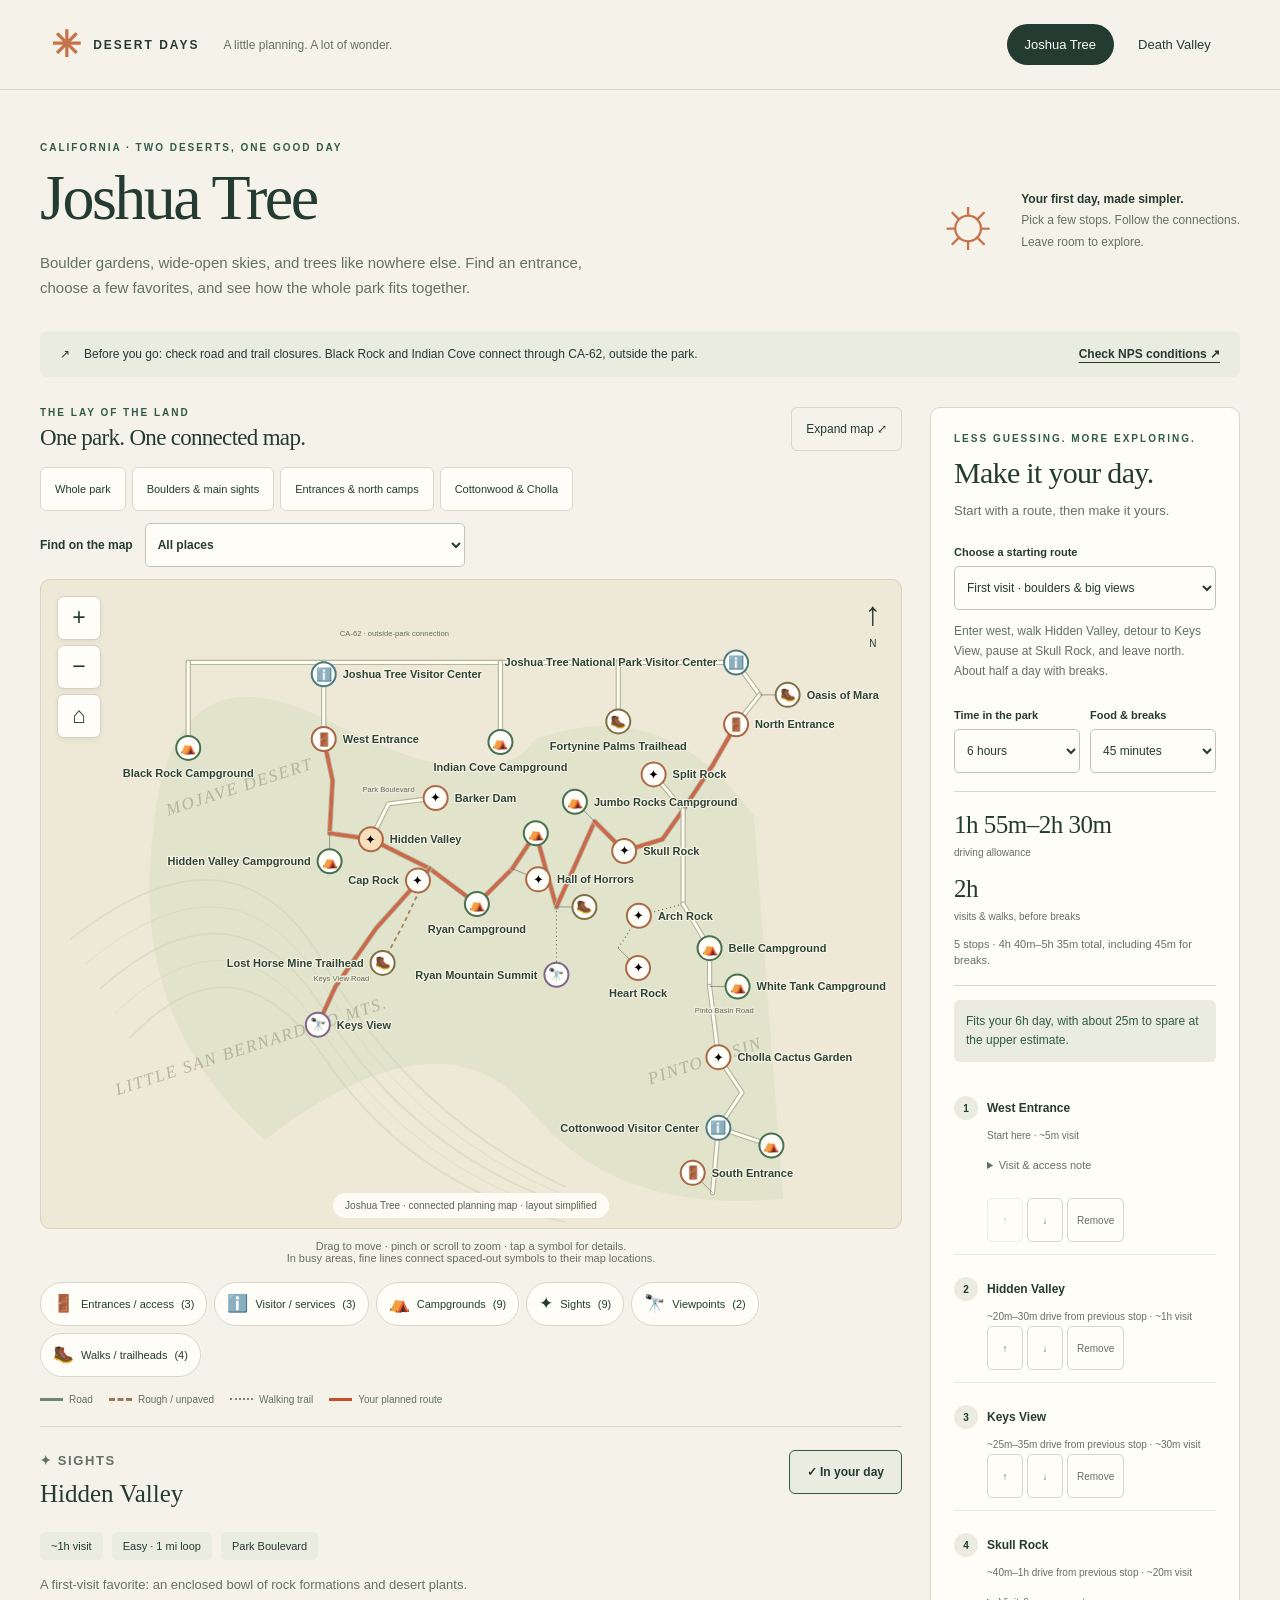
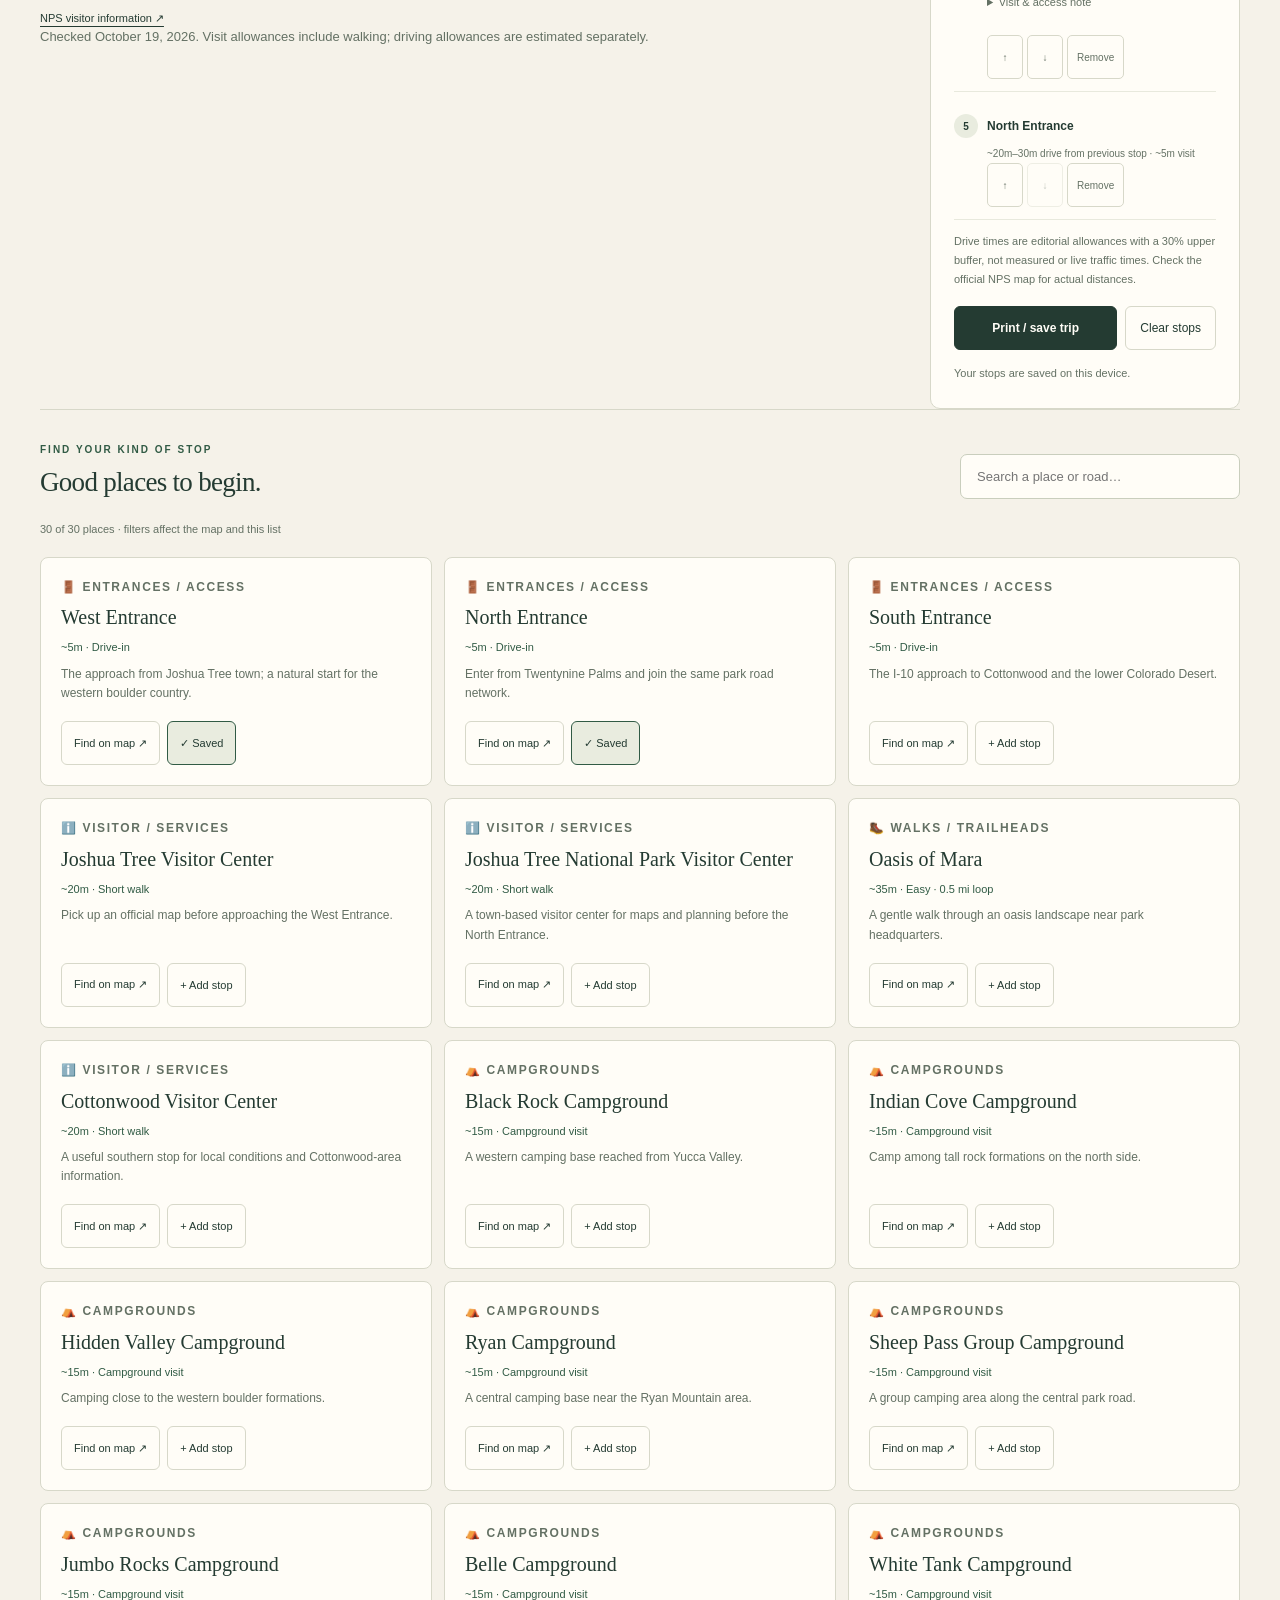
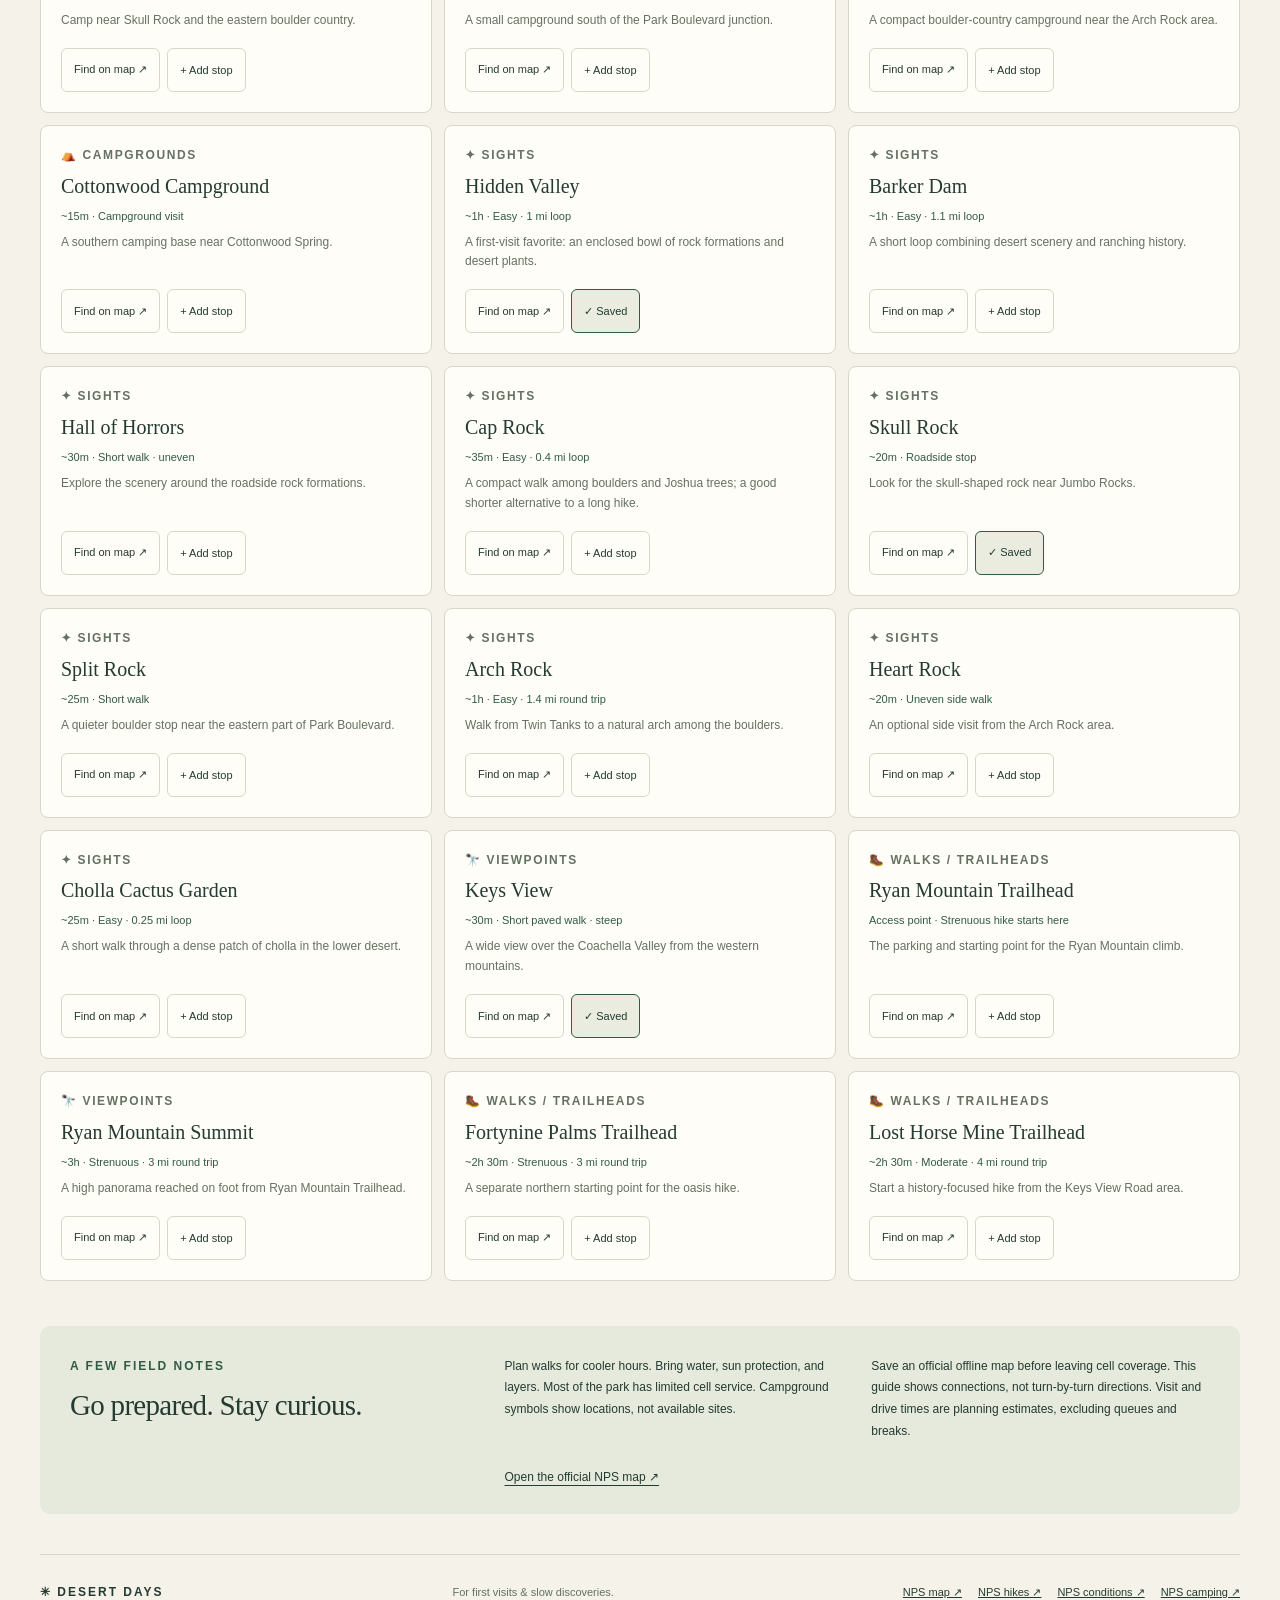
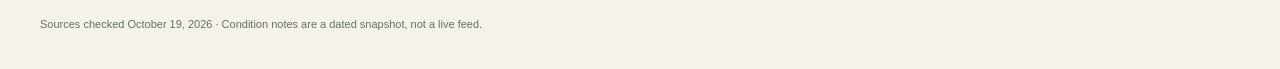
==== commit 1e7f0686: "Improve map readability and realistic day-trip planning" ====
--- a/national-park-maps.html
+++ b/national-park-maps.html
@@ -1,389 +1,22 @@
-<!DOCTYPE html>
-<html lang="en"><head><meta charset="utf-8"><meta name="viewport" content="width=device-width,initial-scale=1">
-<meta name="color-scheme" content="light dark"><link rel="icon" href="data:,">
-<title>Joshua Tree National Park — Interactive Map</title>
-
-<style>
-*{box-sizing:border-box;margin:0;padding:0}
-:root{--bg:#f6f4ec;--ink:#22301f;--muted:#6b7263;--card:#fff;--green:#1d5c3f}
-body{font-family:Georgia,'Times New Roman',serif;background:var(--bg);color:var(--ink);line-height:1.6}
-.wrap{max-width:1080px;margin:0 auto;padding:0 20px}
-header.hero{background:linear-gradient(135deg,#122b1d,#1d5c3f 60%,#2f7a4d);color:#f4efe2;padding:56px 0 48px;text-align:center}
-header.hero h1{font-size:2.6rem;letter-spacing:.5px}
-header.hero p{opacity:.9;margin-top:8px;font-size:1.05rem}
-.counter{margin-top:14px;display:inline-block;background:rgba(255,255,255,.15);padding:6px 18px;border-radius:999px;font-size:.95rem}
-.controls{display:flex;gap:12px;flex-wrap:wrap;justify-content:center;margin:28px 0}
-.controls input,.controls select{font-family:inherit;font-size:1rem;padding:10px 14px;border:2px solid #cfc9b4;border-radius:10px;background:#fff}
-.controls input{min-width:260px}
-.grid{display:grid;grid-template-columns:repeat(auto-fill,minmax(260px,1fr));gap:18px;padding-bottom:60px}
-.card{background:var(--card);border-radius:14px;overflow:hidden;box-shadow:0 2px 10px rgba(0,0,0,.07);text-decoration:none;color:inherit;display:flex;flex-direction:column;transition:transform .12s}
-.card:hover{transform:translateY(-3px)}
-.card .band{height:86px;display:flex;align-items:flex-end;padding:10px 14px;color:#fff;font-size:1.7rem}
-.card .body{padding:14px 16px 16px;flex:1;display:flex;flex-direction:column}
-.card h2{font-size:1.15rem;line-height:1.3}
-.card .states{color:var(--muted);font-size:.85rem;margin:4px 0 8px}
-.card p.desc{font-size:.92rem;color:#3c4438;flex:1}
-.card .foot{display:flex;justify-content:space-between;align-items:center;margin-top:12px;font-size:.85rem}
-.badge{font-size:.75rem;background:#eef3ea;color:var(--green);padding:3px 10px;border-radius:999px}
-.visited-tag{font-size:.75rem;color:#8a6d1f}
-footer{border-top:1px solid #ddd6bd;padding:24px 0 40px;text-align:center;color:var(--muted);font-size:.9rem}
-footer a{color:var(--green)}
-/* park page */
-.park-hero{color:#fff;padding:52px 0 40px}
-.park-hero h1{font-size:2.2rem}
-.park-hero .states{opacity:.9;margin-top:6px}
-.park-body{max-width:760px;margin:0 auto;padding:34px 20px 60px}
-.park-body p.lead{font-size:1.15rem}
-.chips{margin:22px 0;display:flex;flex-wrap:wrap;gap:8px}
-.chip{background:#e9efe4;color:#2c4a33;font-size:.82rem;padding:5px 12px;border-radius:999px}
-.btnrow{display:flex;gap:12px;flex-wrap:wrap;margin:26px 0}
-.btn{font-family:inherit;font-size:1rem;padding:10px 20px;border-radius:10px;border:2px solid var(--green);cursor:pointer;text-decoration:none;display:inline-block}
-.btn.primary{background:var(--green);color:#fff}
-.btn.ghost{background:transparent;color:var(--green)}
-.pagenav{display:flex;justify-content:space-between;margin-top:40px;gap:12px}
-.pagenav a{color:var(--green);text-decoration:none}
-.back{display:inline-block;margin:22px 0 0;color:var(--green)}
-.visit-btn.done{background:#8a6d1f;border-color:#8a6d1f;color:#fff}
-.empty{grid-column:1/-1;text-align:center;color:var(--muted);padding:40px;font-size:1.1rem}
-
-
-
-
-
-
-#mapwrap{position:relative;background:#e9dcae;border-radius:14px;box-shadow:0 2px 12px rgba(0,0,0,.12);overflow:hidden;touch-action:none}
-#jtmap{display:block;width:100%;height:72vh;min-height:420px;cursor:grab}
-#jtmap.dragging{cursor:grabbing}
-.pin{cursor:pointer}
-.pin.sel circle{stroke-width:6}
-.zoomctl{position:absolute;top:12px;left:12px;display:flex;flex-direction:column;gap:6px;z-index:5}
-.zoomctl button{width:38px;height:38px;font-size:20px;border:2px solid #8a7a55;border-radius:9px;background:#fffdf4;cursor:pointer;color:#3a3226}.zoomctl button.wide{width:auto;padding:0 14px;font-size:15px;font-weight:bold}
-.legendbox{background:#fffdf4;border:2px solid #d8cba4;border-radius:12px;padding:10px 14px 12px;margin:18px 0 6px}
-.legendbox h4{margin:0 0 8px;font-size:1.05rem}
-.legend2{display:flex;flex-wrap:wrap;gap:8px;margin:0}
-.legend2 .row{display:flex;align-items:center;gap:7px;background:#fff;border:2px solid #d8cba4;border-radius:999px;padding:5px 12px 5px 6px;font-size:.88rem;cursor:pointer}
-.legend2 .row.off{opacity:.35}
-.legend2 .sym{width:26px;height:26px;border-radius:50%;background:#fff;border:2.5px solid #333;display:flex;align-items:center;justify-content:center;font-size:14px}
-#detail{background:#fff;border:2px solid #d8cba4;border-radius:12px;padding:14px 18px;margin:6px 0 26px;min-height:74px}
-#detail h3{font-size:1.15rem}
-#detail .dcat{font-size:.85rem;color:#6b7263;margin-bottom:4px}
-.fun{margin-top:10px}
-.rec{margin-top:8px;padding:8px 12px;border-radius:8px}
-.rec.yes{background:#e6f4ea}
-.rec.no{background:#fdecea}
-.index-heading{margin:22px 0 8px;font-size:1.3rem}
-.spotindex{display:flex;flex-wrap:wrap;gap:8px;margin:0 0 18px}
-.spotindex a{display:flex;align-items:center;gap:7px;background:#fff;border:2px solid #d8cba4;border-radius:999px;padding:5px 12px;text-decoration:none;color:inherit;font-size:.88rem}
-.spotindex a:hover{background:#f3efe2}
-.details-heading{margin:34px 0 4px;font-size:1.5rem}
-.details-sub{color:#6b7263;margin:0 0 14px}
-.spotcard{background:#fff;border:2px solid #d8cba4;border-radius:12px;padding:14px 18px;margin:10px 0;scroll-margin-top:12px}
-.spotcard h3{font-size:1.15rem}
-.spotcard .dcat{font-size:.85rem;color:#6b7263;margin-bottom:4px}
-.hint{text-align:center;color:#6b7263;font-size:.92rem;margin:10px 0 6px}
-.stylednote{text-align:center;color:#8a8272;font-size:.82rem;margin:0 0 26px}
-
-
-
-
-
-
-.secnav{display:flex;gap:10px;flex-wrap:wrap;margin:16px 0 4px}
-.secnav button{display:inline-block;background:#1d5c3f;color:#fff;border:0;font:inherit;font-weight:bold;padding:9px 20px;border-radius:999px;font-size:1rem;cursor:pointer}
-.secnav button:hover,.secnav button:focus-visible{background:#2f7a4d}
-.secnav button:focus-visible{outline:3px solid color-mix(in srgb,var(--green) 32%,transparent);outline-offset:2px}
-.mapsec{margin:30px 0 8px;scroll-margin-top:16px}
-.mapsec h2{font-size:1.6rem;margin:0 0 4px}
-.secsub{color:#6b7263;margin:0 0 10px}
-.secmap{position:relative;background:#e9dcae;border-radius:14px;box-shadow:0 2px 12px rgba(0,0,0,.12);overflow:hidden}
-.secmap svg{display:block;width:100%;height:auto}
-.seclabel{position:absolute;transform:translate(-50%,-50%);background:rgba(255,253,244,.95);border:1.5px solid #8a7a55;border-radius:999px;padding:2px 10px;font-size:14px;font-weight:600;color:#3a3226;white-space:nowrap;box-shadow:0 1px 3px rgba(0,0,0,.2);pointer-events:none}
-.secchips{display:flex;flex-wrap:wrap;gap:8px;margin:12px 0 4px}
-.secchips a{display:flex;align-items:center;gap:7px;background:#fff;border:2px solid #d8cba4;border-radius:999px;padding:5px 12px;text-decoration:none;color:inherit;font-size:.88rem}
-.secchips a:hover{background:#f3efe2}
-.pin{cursor:pointer}
-.pin.sel circle{stroke-width:6}
-
-.backbtn{display:inline-block;background:#1d5c3f;color:#fff;text-decoration:none;font-weight:bold;padding:9px 20px;border-radius:999px;margin:4px 0 14px}
-.backbtn:hover{background:#2f7a4d}
-
-:root{
-  color-scheme:light dark;
-  --bg:#f3f0e4;--ink:#243125;--muted:#5f695d;--card:#fffdf7;--green:#1f603f;
-  --sand:#e9dcae;--line:#d3c59c;--soft:#e9efe4;--rust:#a84f24;--shadow:rgba(45,52,38,.14);
-}
-body{min-width:0;background:var(--bg);color:var(--ink);font-family:Georgia,'Times New Roman',serif}
-.view{display:none;min-height:100vh}.view.active{display:block}
-.map-empty{max-width:760px;margin:0 auto;padding:34px 20px 72px}
-.map-empty-panel{min-height:360px;display:grid;place-items:center;text-align:center;background:var(--sand);border:2px dashed var(--line);border-radius:14px;padding:28px;color:var(--muted)}
-.map-empty-panel strong{display:block;color:var(--ink);font-size:1.35rem;margin-bottom:6px}
-.hub-wrap{width:min(760px,100%);margin:0 auto;padding:clamp(44px,8vw,88px) 20px 72px}
-.hub-intro{max-width:620px;margin-bottom:34px}
-.hub-kicker{font-family:ui-sans-serif,system-ui,sans-serif;font-size:.82rem;font-weight:800;letter-spacing:.13em;text-transform:uppercase;color:var(--rust);margin:0 0 12px}
-.hub-intro h1{font-size:clamp(2.25rem,7vw,4rem);line-height:1.02;letter-spacing:-.035em;margin:0 0 18px;max-width:700px}
-.hub-intro p:last-child{font-family:ui-sans-serif,system-ui,sans-serif;color:var(--muted);font-size:1.05rem;max-width:520px}
-.park-list{display:grid;gap:12px}
-.park-choice{font:inherit;width:100%;display:grid;grid-template-columns:48px 1fr auto;gap:14px;align-items:center;text-align:left;padding:18px 20px;border:1px solid var(--line);border-radius:12px;background:var(--card);color:var(--ink);box-shadow:0 3px 14px var(--shadow);text-decoration:none}
-.park-choice strong{display:block;font-size:1.18rem}.park-choice small{display:block;font-family:ui-sans-serif,system-ui,sans-serif;color:var(--muted);font-size:.86rem;margin-top:2px}
-.park-choice .park-icon{font-size:1.75rem}.park-choice .arrow{font-size:1.5rem;color:var(--green)}
-.park-choice.ready{border-color:var(--green);cursor:pointer}.park-choice.ready:hover,.park-choice.ready:focus-visible{background:var(--soft);outline:3px solid color-mix(in srgb,var(--green) 28%,transparent);outline-offset:2px}
-.park-choice:disabled{box-shadow:none;opacity:.58;cursor:not-allowed}
-header.hero{background:#173c2a;color:#f9f5e8} header.hero h1{letter-spacing:-.02em}
-.backbtn,.secnav button{background:var(--green)}
-.legendbox,#detail,.spotcard,.legend2 .row,.spotindex a,.secchips a{background:var(--card);border-color:var(--line)}
-.secmap{background:var(--sand);box-shadow:0 2px 12px var(--shadow)}
-.seclabel{background:color-mix(in srgb,var(--card) 94%,transparent);color:#302b21;border-color:#887a55}
-footer{border-top-color:var(--line)}
-@media(max-width:560px){
-  .wrap{padding-left:14px;padding-right:14px}.hub-wrap{padding-left:16px;padding-right:16px}
-  .hub-intro h1{font-size:2.4rem}.park-choice{padding:15px 14px;grid-template-columns:40px 1fr auto}
-  .legend2,.spotindex,.secchips{display:grid;grid-template-columns:1fr 1fr}.legend2 .row,.spotindex a,.secchips a{border-radius:10px;padding:8px;font-size:.79rem;min-width:0}
-  .secnav{display:grid;grid-template-columns:1fr 1fr}.secnav button{text-align:center;border-radius:9px;padding:10px 8px}
-  .mapsec h2{font-size:1.45rem}.seclabel{font-size:11px;padding:1px 5px}
-  .spotcard{padding:14px}.spotcard p{font-size:.95rem}
-}
-@media(max-width:370px){.legend2,.spotindex,.secchips{grid-template-columns:1fr}.hub-intro h1{font-size:2rem}}
-@media(prefers-reduced-motion:reduce){html{scroll-behavior:auto!important}*{transition:none!important}}
-@media(prefers-color-scheme:dark){
-  :root{--bg:#172018;--ink:#edf1e7;--muted:#bdc8b7;--card:#222e23;--green:#7fc391;--sand:#4d4936;--line:#596553;--soft:#2d3b2f;--rust:#f2a171;--shadow:rgba(0,0,0,.28)}
-  header.hero{background:#102b1d}.backbtn,.secnav button{background:#2f754b;color:#fff}
-  .seclabel{background:rgba(245,241,223,.94);color:#302b21;border-color:#8a7a55}
-  .legend2 .sym{background:#fff;color:#222}.rec.yes{background:#26432f}.rec.no{background:#4a2928}
-  .stylednote{color:#b8b8aa}.details-sub,.secsub,.hint,#detail .dcat,.spotcard .dcat{color:var(--muted)}
-}
-
-/* Death Valley map */
-.dv-hero{padding:34px 0 26px;background:#67351f!important}.dv-hero h1{font-size:2rem}
-.dv-body{padding-top:24px;padding-bottom:56px}
-.dv-legend .row{font:inherit;color:inherit;text-align:left}
-.dv-legend .row[aria-pressed="false"]{opacity:.38}
-.dv-secmap{background:#e7c98c}
-.dv-secmap svg{display:block;width:100%;height:auto}
-.dv-seclabel{position:absolute;transform:translate(-50%,-50%);background:rgba(255,253,247,.96);border:1.5px solid #8a6a42;border-radius:999px;padding:2px 9px;font-size:13px;font-weight:700;color:#3d2c1f;white-space:nowrap;box-shadow:0 1px 3px rgba(0,0,0,.18);pointer-events:none}
-.dv-pin{cursor:pointer;outline:none}.dv-pin.sel circle:nth-child(2),.dv-pin:focus-visible circle:nth-child(2){stroke-width:7}
-#dv-detail{background:var(--card);border:2px solid var(--line);border-radius:12px;padding:14px 18px;margin:8px 0 26px;min-height:78px}
-#dv-detail .dcat{font-size:.85rem;color:var(--muted);margin-bottom:4px}
-.stylednote a{color:var(--green)}
-@media(max-width:560px){.dv-seclabel{font-size:10px;padding:1px 4px}.dv-mapsec .secsub{font-size:.91rem}}
-@media(prefers-color-scheme:dark){.dv-secmap{background:#51422f}.dv-seclabel{background:rgba(255,247,230,.95);color:#3d2c1f}.dv-hero{background:#492515!important}}
-
-/* Rubric 2 additions: visit facts, trip combos, park info footer */
-.visit{margin-top:8px}
-.combo{background:var(--card);border:2px solid var(--line);border-radius:12px;padding:14px 18px;margin:10px 0}
-.combo h3{font-size:1.12rem;margin-bottom:2px}
-.combo .route{font-weight:bold;margin:4px 0}
-.combo .total{color:var(--muted);font-size:.92rem;margin:2px 0 6px}
-.parkfoot{background:var(--card);border:2px solid var(--line);border-radius:12px;padding:16px 18px;margin:26px 0 6px}
-.parkfoot h2{font-size:1.25rem;margin:0 0 8px}
-.parkfoot p{margin:6px 0}
-.parkfoot a{color:var(--green);font-weight:bold}
-</style></head>
-<body>
-<section id="hubView" class="view active" aria-labelledby="hub-title">
-  <main class="hub-wrap">
-    <div class="hub-intro">
-      <p class="hub-kicker">Choose a park</p>
-      <h1 id="hub-title">Which map do you want to explore?</h1>
-      <p>Choose Joshua Tree or Death Valley. More park maps can join them later.</p>
-    </div>
-    <div class="park-list" aria-label="National park maps">
-      <a class="park-choice ready" href="#joshua-tree" data-view="map">
-        <span class="park-icon" aria-hidden="true">🌵</span>
-        <span><strong>Joshua Tree</strong><small>Open the interactive map</small></span>
-        <span class="arrow" aria-hidden="true">→</span>
-      </a>
-      <a class="park-choice ready" href="#death-valley" data-view="death-valley">
-        <span class="park-icon" aria-hidden="true">🏜️</span>
-        <span><strong>Death Valley</strong><small>Open the map</small></span>
-        <span class="arrow" aria-hidden="true">→</span>
-      </a>
-      <button class="park-choice" type="button" disabled><span class="park-icon" aria-hidden="true">🏜️</span><span><strong>Grand Canyon</strong><small>Map coming later</small></span></button>
-      <button class="park-choice" type="button" disabled><span class="park-icon" aria-hidden="true">🌲</span><span><strong>Olympic</strong><small>Map coming later</small></span></button>
-      <button class="park-choice" type="button" disabled><span class="park-icon" aria-hidden="true">🏔️</span><span><strong>Mount Rainier</strong><small>Map coming later</small></span></button>
-    </div>
-  </main>
+<!doctype html>
+<html lang="en"><head>
+<meta charset="utf-8"><meta name="viewport" content="width=device-width,initial-scale=1"><meta name="theme-color" content="#f5f2e9">
+<meta name="description" content="Plan your first day in Joshua Tree and Death Valley with connected maps, walking effort, visit times, and saved stops.">
+<title>Desert Days — National Park Maps</title><link rel="icon" href="data:,"><link rel="stylesheet" href="maps.css"><script src="parks.js" defer></script><script src="planning.js" defer></script><script src="maps.js" defer></script>
+</head><body>
+<a class="skip" href="#explore">Skip to the map and places</a>
+<header class="masthead"><a href="#joshua-tree" class="brand"><span class="brand-mark" aria-hidden="true">✳</span> DESERT DAYS <span class="brand-sub">A little planning. A lot of wonder.</span></a><nav aria-label="Choose a national park"><a href="#joshua-tree" data-park="joshua-tree">Joshua Tree</a><a href="#death-valley" data-park="death-valley">Death Valley</a></nav></header>
+<main>
+<section class="intro" aria-labelledby="park-title"><div><p class="eyebrow" id="park-kicker"></p><h1 id="park-title"></h1><p class="lead" id="park-description"></p></div><div class="intro-note"><span class="sun" aria-hidden="true">☼</span><p><strong>Your first day, made simpler.</strong><br>Pick a few stops. Follow the connections.<br>Leave room to explore.</p></div></section>
+<div class="conditions"><span aria-hidden="true">↗</span><p id="condition-summary"></p><a id="conditions-link" target="_blank" rel="noopener">Check NPS conditions ↗</a></div>
+<section class="explorer" id="explore" aria-label="Map and trip planner">
+<div class="map-column"><div class="map-toolbar"><div><p class="eyebrow">THE LAY OF THE LAND</p><h2>One park. One connected map.</h2></div><button type="button" class="quiet" id="fullscreen">Expand map ⤢</button></div><div id="map-regions" class="region-controls" aria-label="Zoom to an area"></div><label class="quick-filter" for="quick-filter">Find on the map <select id="quick-filter"><option value="all">All places</option><option value="entrance">Entrances / access only</option><option value="campground">Campgrounds only</option><option value="viewpoint">Viewpoints only</option><option value="sight">Sights only</option><option value="trail">Walks / trailheads only</option><option value="visitor">Visitor centers / services only</option><option value="custom" hidden>Custom categories</option></select></label>
+<div class="map-frame" id="map-frame"><svg id="park-map" viewBox="0 0 1200 1100" tabindex="0" role="group" aria-label="Interactive park map. Arrow keys pan; plus and minus zoom; zero resets."><title id="map-title"></title></svg><div class="map-controls" aria-label="Map controls"><button id="zoom-in" type="button" aria-label="Zoom in">+</button><button id="zoom-out" type="button" aria-label="Zoom out">−</button><button id="reset-map" type="button" aria-label="Show the whole park">⌂</button></div><div class="north" aria-hidden="true">↑<span>N</span></div><p class="map-caption">Connected planning map · layout simplified</p></div>
+<p class="map-help">Drag to move · pinch or scroll to zoom · tap a symbol for details.<br>In busy areas, fine lines connect spaced-out symbols to their map locations.</p><div class="legend" id="legend" aria-label="Filter places by category"></div><div class="road-key"><span><i class="line paved"></i> Road</span><span><i class="line rough"></i> Rough / unpaved</span><span><i class="line trail"></i> Walking trail</span><span><i class="line route"></i> Your planned route</span></div>
+<section id="place-detail" class="place-detail" aria-labelledby="detail-title" aria-live="polite"></section></div>
+<aside class="planner" aria-label="Build your day"><p class="eyebrow">LESS GUESSING. MORE EXPLORING.</p><h2>Make it your day.</h2><p class="muted">Start with a route, then make it yours.</p><label for="route-choice">Choose a starting route</label><select id="route-choice"></select><p class="route-description" id="route-description"></p><div class="day-options"><div><label for="day-budget">Time in the park</label><select id="day-budget"><option value="240">4 hours</option><option value="360" selected>6 hours</option><option value="480">8 hours</option><option value="600">10 hours</option></select></div><div><label for="break-time">Food &amp; breaks</label><select id="break-time"><option value="30">30 minutes</option><option value="45" selected>45 minutes</option><option value="60">1 hour</option><option value="90">1½ hours</option></select></div></div><div class="trip-totals" id="trip-totals" aria-live="polite"></div><p id="budget-status" class="budget-status" role="status"></p><ol id="trip-stops" class="trip-stops" aria-label="Planned stops in order"></ol><p id="trip-note" class="small muted"></p><div class="planner-actions"><button type="button" id="print-plan" class="primary">Print / save trip</button><button type="button" id="clear-plan" class="quiet">Clear stops</button></div><p class="small muted" id="save-status">Your stops are saved on this device.</p></aside>
 </section>
-<section id="mapView" class="view" aria-labelledby="map-title">
-<header class="hero" style="padding:34px 0 26px"><div class="wrap">
-<h1 id="map-title" style="font-size:2rem">Joshua Tree National Park</h1>
-<p>Interactive map — every symbol from the legend is shown right on the map.</p>
-</div></header>
-<div class="wrap" style="padding-top:24px">
-<a class="backbtn" href="#parks" data-view="hub">← Back to the national parks</a>
-<div class="legendbox"><h4>Legend</h4><div class="legend2" id="legend2"><div class="row" data-cat="entrance"><span class="sym" style="border-color:#b3541e">🚪</span><span>Park entrance (3)</span></div><div class="row" data-cat="visitor"><span class="sym" style="border-color:#2b6cb0">ℹ️</span><span>Visitor center (3)</span></div><div class="row" data-cat="viewpoint"><span class="sym" style="border-color:#6b46c1">🔭</span><span>Viewpoint (2)</span></div><div class="row" data-cat="campground"><span class="sym" style="border-color:#2f855a">⛺</span><span>Campground (7)</span></div><div class="row" data-cat="sight"><span class="sym" style="border-color:#c05621">🌵</span><span>Famous sight (8)</span></div><div class="row" data-cat="trail"><span class="sym" style="border-color:#744210">🥾</span><span>Trailhead (3)</span></div></div>
-<p class="hint">Scroll down to walk through the park, Northwest → Northeast → Southwest → Southeast. Tap a symbol for details.</p>
-<div class="secnav" aria-label="Jump to a quadrant"><button type="button" data-scroll="sec-northwest">Northwest</button><button type="button" data-scroll="sec-northeast">Northeast</button><button type="button" data-scroll="sec-southwest">Southwest</button><button type="button" data-scroll="sec-southeast">Southeast</button></div>
-<section class="mapsec" id="sec-northwest"><h2>Northwest</h2><p class="secsub">The crowded middle, the north campgrounds, and the west side. · 12 spots</p><div class="secmap"><svg viewBox="-65.0 -65.0 460.0 420.0" role="img" aria-label="Map of the Northwest part of Joshua Tree National Park"><polygon points="46.5,14.0 302.1,0.0 534.5,0.0 534.5,70.0 766.9,70.0 836.7,238.0 859.9,448.0 813.4,658.0 674.0,770.0 476.4,798.0 244.0,742.0 69.7,518.0 0.0,238.0 0.0,70.0" fill="#dce8c8" fill-opacity="0.45" stroke="#5c8a3c" stroke-width="3" stroke-dasharray="14 8" stroke-linejoin="round"/><polyline points="226.7,107.1 267.3,140.0 307.9,175.0 342.8,212.1 347.2,225.0 360.5,229.2 364.9,242.5 371.8,259.0 360.2,280.0 345.1,301.0" fill="none" stroke="#a8895a" stroke-width="7" stroke-linecap="round" stroke-linejoin="round" opacity="0.85"/><polyline points="226.7,107.1 267.3,140.0 307.9,175.0 342.8,212.1 347.2,225.0 360.5,229.2 364.9,242.5 371.8,259.0 360.2,280.0 345.1,301.0" fill="none" stroke="#fdfbf3" stroke-width="4" stroke-linecap="round" stroke-linejoin="round"/><polyline points="345.1,301.0 330.0,322.0 317.2,340.3" fill="none" stroke="#a8895a" stroke-width="7" stroke-linecap="round" stroke-linejoin="round" opacity="0.85"/><polyline points="345.1,301.0 330.0,322.0 317.2,340.3" fill="none" stroke="#fdfbf3" stroke-width="4" stroke-linecap="round" stroke-linejoin="round"/><polyline points="353.3,212.8 368.0,202.7" fill="none" stroke="#a8895a" stroke-width="7" stroke-linecap="round" stroke-linejoin="round" opacity="0.85"/><polyline points="353.3,212.8 368.0,202.7" fill="none" stroke="#fdfbf3" stroke-width="4" stroke-linecap="round" stroke-linejoin="round"/><polyline points="471.0,48.3 488.0,98.0 528.7,168.0 578.7,238.0 614.5,343.8 694.9,518.0 761.7,694.0" fill="none" stroke="#a8895a" stroke-width="7" stroke-linecap="round" stroke-linejoin="round" opacity="0.85"/><polyline points="471.0,48.3 488.0,98.0 528.7,168.0 578.7,238.0 614.5,343.8 694.9,518.0 761.7,694.0" fill="none" stroke="#fdfbf3" stroke-width="4" stroke-linecap="round" stroke-linejoin="round"/><polyline points="447.4,72.8 350.7,105.8" fill="none" stroke="#a8895a" stroke-width="7" stroke-linecap="round" stroke-linejoin="round" opacity="0.85"/><polyline points="447.4,72.8 350.7,105.8" fill="none" stroke="#fdfbf3" stroke-width="4" stroke-linecap="round" stroke-linejoin="round"/><polyline points="122.0,133.0 81.1,152.2" fill="none" stroke="#a8895a" stroke-width="7" stroke-linecap="round" stroke-linejoin="round" opacity="0.85"/><polyline points="122.0,133.0 81.1,152.2" fill="none" stroke="#fdfbf3" stroke-width="4" stroke-linecap="round" stroke-linejoin="round"/><g transform="translate(377.21276595744683,-47.212765957446805)"><circle r="9.8" fill="#fff" opacity="0.85" stroke="#8a7a55"/><text y="4.0" text-anchor="middle" font-size="8.8" font-weight="bold" fill="#3a3226">N</text></g><a href="#spot-west-entrance-station" data-scroll="spot-west-entrance-station"><g class="pin" data-cat="entrance" data-name="West Entrance Station" transform="translate(226.7,107.1)"><circle r="22" fill="#fff" fill-opacity="0"/><circle r="13" fill="#fff" stroke="#b3541e" stroke-width="3.5"/><text y="5.5" text-anchor="middle" font-size="14">🚪</text></g></a><line x1="226.7" y1="107.1" x2="226.7" y2="86.7" stroke="#8a7a55" stroke-width="1.5" opacity="0.7"/><a href="#spot-joshua-tree-visitor-center" data-scroll="spot-joshua-tree-visitor-center"><g class="pin" data-cat="visitor" data-name="Joshua Tree Visitor Center" transform="translate(169.8,49.4)"><circle r="22" fill="#fff" fill-opacity="0"/><circle r="13" fill="#fff" stroke="#2b6cb0" stroke-width="3.5"/><text y="5.5" text-anchor="middle" font-size="14">ℹ️</text></g></a><line x1="169.8" y1="49.4" x2="169.8" y2="29.0" stroke="#8a7a55" stroke-width="1.5" opacity="0.7"/><a href="#spot-black-rock-campground" data-scroll="spot-black-rock-campground"><g class="pin" data-cat="campground" data-name="Black Rock Campground" transform="translate(81.1,152.2)"><circle r="22" fill="#fff" fill-opacity="0"/><circle r="13" fill="#fff" stroke="#2f855a" stroke-width="3.5"/><text y="5.5" text-anchor="middle" font-size="14">⛺</text></g></a><line x1="81.1" y1="152.2" x2="81.1" y2="131.8" stroke="#8a7a55" stroke-width="1.5" opacity="0.7"/><a href="#spot-indian-cove-campground" data-scroll="spot-indian-cove-campground"><g class="pin" data-cat="campground" data-name="Indian Cove Campground" transform="translate(350.7,105.8)"><circle r="22" fill="#fff" fill-opacity="0"/><circle r="13" fill="#fff" stroke="#2f855a" stroke-width="3.5"/><text y="5.5" text-anchor="middle" font-size="14">⛺</text></g></a><line x1="350.7" y1="105.8" x2="350.7" y2="85.4" stroke="#8a7a55" stroke-width="1.5" opacity="0.7"/><a href="#spot-barker-dam" data-scroll="spot-barker-dam"><g class="pin" data-cat="sight" data-name="Barker Dam" transform="translate(368.0,202.7)"><circle r="22" fill="#fff" fill-opacity="0"/><circle r="13" fill="#fff" stroke="#c05621" stroke-width="3.5"/><text y="5.5" text-anchor="middle" font-size="14">🌵</text></g></a><line x1="368.0" y1="202.7" x2="347.6" y2="202.7" stroke="#8a7a55" stroke-width="1.5" opacity="0.7"/><a href="#spot-hidden-valley" data-scroll="spot-hidden-valley"><g class="pin" data-cat="sight" data-name="Hidden Valley" transform="translate(342.8,212.1)"><circle r="22" fill="#fff" fill-opacity="0"/><circle r="13" fill="#fff" stroke="#c05621" stroke-width="3.5"/><text y="5.5" text-anchor="middle" font-size="14">🌵</text></g></a><line x1="342.8" y1="212.1" x2="342.8" y2="232.5" stroke="#8a7a55" stroke-width="1.5" opacity="0.7"/><a href="#spot-hall-of-horrors" data-scroll="spot-hall-of-horrors"><g class="pin" data-cat="sight" data-name="Hall of Horrors" transform="translate(354.6,215.2)"><circle r="22" fill="#fff" fill-opacity="0"/><circle r="13" fill="#fff" stroke="#c05621" stroke-width="3.5"/><text y="5.5" text-anchor="middle" font-size="14">🌵</text></g></a><line x1="354.6" y1="215.2" x2="354.6" y2="179.4" stroke="#8a7a55" stroke-width="1.5" opacity="0.7"/><a href="#spot-skull-rock" data-scroll="spot-skull-rock"><g class="pin" data-cat="sight" data-name="Skull Rock" transform="translate(347.2,225.0)"><circle r="22" fill="#fff" fill-opacity="0"/><circle r="13" fill="#fff" stroke="#c05621" stroke-width="3.5"/><text y="5.5" text-anchor="middle" font-size="14">🌵</text></g></a><line x1="347.2" y1="225.0" x2="347.2" y2="260.8" stroke="#8a7a55" stroke-width="1.5" opacity="0.7"/><a href="#spot-cap-rock" data-scroll="spot-cap-rock"><g class="pin" data-cat="sight" data-name="Cap Rock" transform="translate(360.5,229.2)"><circle r="22" fill="#fff" fill-opacity="0"/><circle r="13" fill="#fff" stroke="#c05621" stroke-width="3.5"/><text y="5.5" text-anchor="middle" font-size="14">🌵</text></g></a><line x1="360.5" y1="229.2" x2="360.5" y2="280.3" stroke="#8a7a55" stroke-width="1.5" opacity="0.7"/><a href="#spot-arch-rock" data-scroll="spot-arch-rock"><g class="pin" data-cat="sight" data-name="Arch Rock" transform="translate(364.9,242.5)"><circle r="22" fill="#fff" fill-opacity="0"/><circle r="13" fill="#fff" stroke="#c05621" stroke-width="3.5"/><text y="5.5" text-anchor="middle" font-size="14">🌵</text></g></a><line x1="364.9" y1="242.5" x2="364.9" y2="308.9" stroke="#8a7a55" stroke-width="1.5" opacity="0.7"/><a href="#spot-white-tank-campground" data-scroll="spot-white-tank-campground"><g class="pin" data-cat="campground" data-name="White Tank Campground" transform="translate(362.5,256.2)"><circle r="22" fill="#fff" fill-opacity="0"/><circle r="13" fill="#fff" stroke="#2f855a" stroke-width="3.5"/><text y="5.5" text-anchor="middle" font-size="14">⛺</text></g></a><line x1="362.5" y1="256.2" x2="362.5" y2="343.1" stroke="#8a7a55" stroke-width="1.5" opacity="0.7"/><a href="#spot-lost-horse-mine-trailhead" data-scroll="spot-lost-horse-mine-trailhead"><g class="pin" data-cat="trail" data-name="Lost Horse Mine Trailhead" transform="translate(366.3,316.0)"><circle r="22" fill="#fff" fill-opacity="0"/><circle r="13" fill="#fff" stroke="#744210" stroke-width="3.5"/><text y="5.5" text-anchor="middle" font-size="14">🥾</text></g></a><line x1="366.3" y1="316.0" x2="299.9" y2="316.0" stroke="#8a7a55" stroke-width="1.5" opacity="0.7"/></svg><span class="seclabel" data-cat="entrance" style="left:63.41%;top:36.11%">West Entrance</span><span class="seclabel" data-cat="visitor" style="left:51.04%;top:22.37%">Joshua Tree Center</span><span class="seclabel" data-cat="campground" style="left:31.76%;top:46.85%">Black Rock</span><span class="seclabel" data-cat="campground" style="left:90.37%;top:35.80%">Indian Cove</span><span class="seclabel" data-cat="sight" style="left:89.69%;top:63.74%">Barker Dam</span><span class="seclabel" data-cat="sight" style="left:88.65%;top:70.84%">Hidden Valley</span><span class="seclabel" data-cat="sight" style="left:91.22%;top:58.20%">Hall of Horrors</span><span class="seclabel" data-cat="sight" style="left:89.61%;top:77.57%">Skull Rock</span><span class="seclabel" data-cat="sight" style="left:92.50%;top:82.22%">Cap Rock</span><span class="seclabel" data-cat="sight" style="left:93.46%;top:89.03%">Arch Rock</span><span class="seclabel" data-cat="campground" style="left:92.93%;top:97.16%">White Tank</span><span class="seclabel" data-cat="trail" style="left:79.32%;top:90.71%">Lost Horse Mine</span></div><div class="secchips"><a href="#spot-west-entrance-station" data-scroll="spot-west-entrance-station"><span>🚪</span> West Entrance Station</a><a href="#spot-joshua-tree-visitor-center" data-scroll="spot-joshua-tree-visitor-center"><span>ℹ️</span> Joshua Tree Visitor Center</a><a href="#spot-black-rock-campground" data-scroll="spot-black-rock-campground"><span>⛺</span> Black Rock Campground</a><a href="#spot-indian-cove-campground" data-scroll="spot-indian-cove-campground"><span>⛺</span> Indian Cove Campground</a><a href="#spot-barker-dam" data-scroll="spot-barker-dam"><span>🌵</span> Barker Dam</a><a href="#spot-hidden-valley" data-scroll="spot-hidden-valley"><span>🌵</span> Hidden Valley</a><a href="#spot-hall-of-horrors" data-scroll="spot-hall-of-horrors"><span>🌵</span> Hall of Horrors</a><a href="#spot-skull-rock" data-scroll="spot-skull-rock"><span>🌵</span> Skull Rock</a><a href="#spot-cap-rock" data-scroll="spot-cap-rock"><span>🌵</span> Cap Rock</a><a href="#spot-arch-rock" data-scroll="spot-arch-rock"><span>🌵</span> Arch Rock</a><a href="#spot-white-tank-campground" data-scroll="spot-white-tank-campground"><span>⛺</span> White Tank Campground</a><a href="#spot-lost-horse-mine-trailhead" data-scroll="spot-lost-horse-mine-trailhead"><span>🥾</span> Lost Horse Mine Trailhead</a></div></section><section class="mapsec" id="sec-northeast"><h2>Northeast</h2><p class="secsub">North Entrance, the Oasis, and the Ryan Mountain side. · 9 spots</p><div class="secmap"><svg viewBox="345.0 -65.0 580.0 420.0" role="img" aria-label="Map of the Northeast part of Joshua Tree National Park"><polygon points="46.5,14.0 302.1,0.0 534.5,0.0 534.5,70.0 766.9,70.0 836.7,238.0 859.9,448.0 813.4,658.0 674.0,770.0 476.4,798.0 244.0,742.0 69.7,518.0 0.0,238.0 0.0,70.0" fill="#dce8c8" fill-opacity="0.45" stroke="#5c8a3c" stroke-width="3" stroke-dasharray="14 8" stroke-linejoin="round"/><polyline points="226.7,107.1 267.3,140.0 307.9,175.0 342.8,212.1 347.2,225.0 360.5,229.2 364.9,242.5 371.8,259.0 360.2,280.0 345.1,301.0" fill="none" stroke="#a8895a" stroke-width="7" stroke-linecap="round" stroke-linejoin="round" opacity="0.85"/><polyline points="226.7,107.1 267.3,140.0 307.9,175.0 342.8,212.1 347.2,225.0 360.5,229.2 364.9,242.5 371.8,259.0 360.2,280.0 345.1,301.0" fill="none" stroke="#fdfbf3" stroke-width="4" stroke-linecap="round" stroke-linejoin="round"/><polyline points="345.1,301.0 330.0,322.0 317.2,340.3" fill="none" stroke="#a8895a" stroke-width="7" stroke-linecap="round" stroke-linejoin="round" opacity="0.85"/><polyline points="345.1,301.0 330.0,322.0 317.2,340.3" fill="none" stroke="#fdfbf3" stroke-width="4" stroke-linecap="round" stroke-linejoin="round"/><polyline points="353.3,212.8 368.0,202.7" fill="none" stroke="#a8895a" stroke-width="7" stroke-linecap="round" stroke-linejoin="round" opacity="0.85"/><polyline points="353.3,212.8 368.0,202.7" fill="none" stroke="#fdfbf3" stroke-width="4" stroke-linecap="round" stroke-linejoin="round"/><polyline points="471.0,48.3 488.0,98.0 528.7,168.0 578.7,238.0 614.5,343.8 694.9,518.0 761.7,694.0" fill="none" stroke="#a8895a" stroke-width="7" stroke-linecap="round" stroke-linejoin="round" opacity="0.85"/><polyline points="471.0,48.3 488.0,98.0 528.7,168.0 578.7,238.0 614.5,343.8 694.9,518.0 761.7,694.0" fill="none" stroke="#fdfbf3" stroke-width="4" stroke-linecap="round" stroke-linejoin="round"/><polyline points="447.4,72.8 350.7,105.8" fill="none" stroke="#a8895a" stroke-width="7" stroke-linecap="round" stroke-linejoin="round" opacity="0.85"/><polyline points="447.4,72.8 350.7,105.8" fill="none" stroke="#fdfbf3" stroke-width="4" stroke-linecap="round" stroke-linejoin="round"/><polyline points="122.0,133.0 81.1,152.2" fill="none" stroke="#a8895a" stroke-width="7" stroke-linecap="round" stroke-linejoin="round" opacity="0.85"/><polyline points="122.0,133.0 81.1,152.2" fill="none" stroke="#fdfbf3" stroke-width="4" stroke-linecap="round" stroke-linejoin="round"/><g transform="translate(904.6595744680851,-44.659574468085104)"><circle r="12.3" fill="#fff" opacity="0.85" stroke="#8a7a55"/><text y="5.0" text-anchor="middle" font-size="11.1" font-weight="bold" fill="#3a3226">N</text></g><a href="#spot-north-entrance-station" data-scroll="spot-north-entrance-station"><g class="pin" data-cat="entrance" data-name="North Entrance Station" transform="translate(471.0,48.3)"><circle r="22" fill="#fff" fill-opacity="0"/><circle r="13" fill="#fff" stroke="#b3541e" stroke-width="3.5"/><text y="5.5" text-anchor="middle" font-size="14">🚪</text></g></a><line x1="471.0" y1="48.3" x2="471.0" y2="22.5" stroke="#8a7a55" stroke-width="1.5" opacity="0.7"/><a href="#spot-oasis-of-mara-visitor-center" data-scroll="spot-oasis-of-mara-visitor-center"><g class="pin" data-cat="visitor" data-name="Oasis of Mara Visitor Center" transform="translate(472.1,56.8)"><circle r="22" fill="#fff" fill-opacity="0"/><circle r="13" fill="#fff" stroke="#2b6cb0" stroke-width="3.5"/><text y="5.5" text-anchor="middle" font-size="14">ℹ️</text></g></a><line x1="472.1" y1="56.8" x2="472.1" y2="82.6" stroke="#8a7a55" stroke-width="1.5" opacity="0.7"/><a href="#spot-fortynine-palms-oasis-trailhead" data-scroll="spot-fortynine-palms-oasis-trailhead"><g class="pin" data-cat="trail" data-name="Fortynine Palms Oasis Trailhead" transform="translate(463.3,83.7)"><circle r="22" fill="#fff" fill-opacity="0"/><circle r="13" fill="#fff" stroke="#744210" stroke-width="3.5"/><text y="5.5" text-anchor="middle" font-size="14">🥾</text></g></a><line x1="463.3" y1="83.7" x2="463.3" y2="57.9" stroke="#8a7a55" stroke-width="1.5" opacity="0.7"/><a href="#spot-heart-rock" data-scroll="spot-heart-rock"><g class="pin" data-cat="sight" data-name="Heart Rock" transform="translate(371.0,249.0)"><circle r="22" fill="#fff" fill-opacity="0"/><circle r="13" fill="#fff" stroke="#c05621" stroke-width="3.5"/><text y="5.5" text-anchor="middle" font-size="14">🌵</text></g></a><line x1="371.0" y1="249.0" x2="396.8" y2="249.0" stroke="#8a7a55" stroke-width="1.5" opacity="0.7"/><a href="#spot-jumbo-rocks-campground" data-scroll="spot-jumbo-rocks-campground"><g class="pin" data-cat="campground" data-name="Jumbo Rocks Campground" transform="translate(377.3,220.1)"><circle r="22" fill="#fff" fill-opacity="0"/><circle r="13" fill="#fff" stroke="#2f855a" stroke-width="3.5"/><text y="5.5" text-anchor="middle" font-size="14">⛺</text></g></a><line x1="377.3" y1="220.1" x2="403.1" y2="220.1" stroke="#8a7a55" stroke-width="1.5" opacity="0.7"/><a href="#spot-ryan-campground" data-scroll="spot-ryan-campground"><g class="pin" data-cat="campground" data-name="Ryan Campground" transform="translate(372.1,258.6)"><circle r="22" fill="#fff" fill-opacity="0"/><circle r="13" fill="#fff" stroke="#2f855a" stroke-width="3.5"/><text y="5.5" text-anchor="middle" font-size="14">⛺</text></g></a><line x1="372.1" y1="258.6" x2="390.1" y2="276.6" stroke="#8a7a55" stroke-width="1.5" opacity="0.7"/><a href="#spot-belle-campground" data-scroll="spot-belle-campground"><g class="pin" data-cat="campground" data-name="Belle Campground" transform="translate(397.6,267.0)"><circle r="22" fill="#fff" fill-opacity="0"/><circle r="13" fill="#fff" stroke="#2f855a" stroke-width="3.5"/><text y="5.5" text-anchor="middle" font-size="14">⛺</text></g></a><line x1="397.6" y1="267.0" x2="397.6" y2="312.1" stroke="#8a7a55" stroke-width="1.5" opacity="0.7"/><a href="#spot-ryan-mountain-trailhead" data-scroll="spot-ryan-mountain-trailhead"><g class="pin" data-cat="trail" data-name="Ryan Mountain Trailhead" transform="translate(381.1,261.8)"><circle r="22" fill="#fff" fill-opacity="0"/><circle r="13" fill="#fff" stroke="#744210" stroke-width="3.5"/><text y="5.5" text-anchor="middle" font-size="14">🥾</text></g></a><line x1="381.1" y1="261.8" x2="490.7" y2="261.8" stroke="#8a7a55" stroke-width="1.5" opacity="0.7"/><a href="#spot-ryan-mountain-summit" data-scroll="spot-ryan-mountain-summit"><g class="pin" data-cat="viewpoint" data-name="Ryan Mountain Summit" transform="translate(392.0,250.0)"><circle r="22" fill="#fff" fill-opacity="0"/><circle r="13" fill="#fff" stroke="#6b46c1" stroke-width="3.5"/><text y="5.5" text-anchor="middle" font-size="14">🔭</text></g></a><line x1="392.0" y1="250.0" x2="450.6" y2="191.4" stroke="#8a7a55" stroke-width="1.5" opacity="0.7"/></svg><span class="seclabel" data-cat="entrance" style="left:21.72%;top:20.84%">North Entrance</span><span class="seclabel" data-cat="visitor" style="left:21.91%;top:35.14%">Oasis of Mara Center</span><span class="seclabel" data-cat="trail" style="left:20.40%;top:29.27%">49 Palms Trailhead</span><span class="seclabel" data-cat="sight" style="left:8.93%;top:74.76%">Heart Rock</span><span class="seclabel" data-cat="campground" style="left:10.01%;top:67.88%">Jumbo Rocks</span><span class="seclabel" data-cat="campground" style="left:7.78%;top:81.34%">Ryan Camp</span><span class="seclabel" data-cat="campground" style="left:9.07%;top:89.79%">Belle Camp</span><span class="seclabel" data-cat="trail" style="left:25.11%;top:77.81%">Ryan Mtn Trailhead</span><span class="seclabel" data-cat="viewpoint" style="left:18.21%;top:61.04%">Ryan Mtn Summit</span></div><div class="secchips"><a href="#spot-north-entrance-station" data-scroll="spot-north-entrance-station"><span>🚪</span> North Entrance Station</a><a href="#spot-oasis-of-mara-visitor-center" data-scroll="spot-oasis-of-mara-visitor-center"><span>ℹ️</span> Oasis of Mara Visitor Center</a><a href="#spot-fortynine-palms-oasis-trailhead" data-scroll="spot-fortynine-palms-oasis-trailhead"><span>🥾</span> Fortynine Palms Oasis Trailhead</a><a href="#spot-heart-rock" data-scroll="spot-heart-rock"><span>🌵</span> Heart Rock</a><a href="#spot-jumbo-rocks-campground" data-scroll="spot-jumbo-rocks-campground"><span>⛺</span> Jumbo Rocks Campground</a><a href="#spot-ryan-campground" data-scroll="spot-ryan-campground"><span>⛺</span> Ryan Campground</a><a href="#spot-belle-campground" data-scroll="spot-belle-campground"><span>⛺</span> Belle Campground</a><a href="#spot-ryan-mountain-trailhead" data-scroll="spot-ryan-mountain-trailhead"><span>🥾</span> Ryan Mountain Trailhead</a><a href="#spot-ryan-mountain-summit" data-scroll="spot-ryan-mountain-summit"><span>🔭</span> Ryan Mountain Summit</a></div></section><section class="mapsec" id="sec-southwest"><h2>Southwest</h2><p class="secsub">Keys View and the road up to it. · 1 spots</p><div class="secmap"><svg viewBox="-65.0 305.0 460.0 558.0" role="img" aria-label="Map of the Southwest part of Joshua Tree National Park"><polygon points="46.5,14.0 302.1,0.0 534.5,0.0 534.5,70.0 766.9,70.0 836.7,238.0 859.9,448.0 813.4,658.0 674.0,770.0 476.4,798.0 244.0,742.0 69.7,518.0 0.0,238.0 0.0,70.0" fill="#dce8c8" fill-opacity="0.45" stroke="#5c8a3c" stroke-width="3" stroke-dasharray="14 8" stroke-linejoin="round"/><polyline points="226.7,107.1 267.3,140.0 307.9,175.0 342.8,212.1 347.2,225.0 360.5,229.2 364.9,242.5 371.8,259.0 360.2,280.0 345.1,301.0" fill="none" stroke="#a8895a" stroke-width="7" stroke-linecap="round" stroke-linejoin="round" opacity="0.85"/><polyline points="226.7,107.1 267.3,140.0 307.9,175.0 342.8,212.1 347.2,225.0 360.5,229.2 364.9,242.5 371.8,259.0 360.2,280.0 345.1,301.0" fill="none" stroke="#fdfbf3" stroke-width="4" stroke-linecap="round" stroke-linejoin="round"/><polyline points="345.1,301.0 330.0,322.0 317.2,340.3" fill="none" stroke="#a8895a" stroke-width="7" stroke-linecap="round" stroke-linejoin="round" opacity="0.85"/><polyline points="345.1,301.0 330.0,322.0 317.2,340.3" fill="none" stroke="#fdfbf3" stroke-width="4" stroke-linecap="round" stroke-linejoin="round"/><polyline points="353.3,212.8 368.0,202.7" fill="none" stroke="#a8895a" stroke-width="7" stroke-linecap="round" stroke-linejoin="round" opacity="0.85"/><polyline points="353.3,212.8 368.0,202.7" fill="none" stroke="#fdfbf3" stroke-width="4" stroke-linecap="round" stroke-linejoin="round"/><polyline points="471.0,48.3 488.0,98.0 528.7,168.0 578.7,238.0 614.5,343.8 694.9,518.0 761.7,694.0" fill="none" stroke="#a8895a" stroke-width="7" stroke-linecap="round" stroke-linejoin="round" opacity="0.85"/><polyline points="471.0,48.3 488.0,98.0 528.7,168.0 578.7,238.0 614.5,343.8 694.9,518.0 761.7,694.0" fill="none" stroke="#fdfbf3" stroke-width="4" stroke-linecap="round" stroke-linejoin="round"/><polyline points="447.4,72.8 350.7,105.8" fill="none" stroke="#a8895a" stroke-width="7" stroke-linecap="round" stroke-linejoin="round" opacity="0.85"/><polyline points="447.4,72.8 350.7,105.8" fill="none" stroke="#fdfbf3" stroke-width="4" stroke-linecap="round" stroke-linejoin="round"/><polyline points="122.0,133.0 81.1,152.2" fill="none" stroke="#a8895a" stroke-width="7" stroke-linecap="round" stroke-linejoin="round" opacity="0.85"/><polyline points="122.0,133.0 81.1,152.2" fill="none" stroke="#fdfbf3" stroke-width="4" stroke-linecap="round" stroke-linejoin="round"/><g transform="translate(377.21276595744683,322.78723404255317)"><circle r="9.8" fill="#fff" opacity="0.85" stroke="#8a7a55"/><text y="4.0" text-anchor="middle" font-size="8.8" font-weight="bold" fill="#3a3226">N</text></g><a href="#spot-keys-view" data-scroll="spot-keys-view"><g class="pin" data-cat="viewpoint" data-name="Keys View" transform="translate(317.2,340.3)"><circle r="22" fill="#fff" fill-opacity="0"/><circle r="13" fill="#fff" stroke="#6b46c1" stroke-width="3.5"/><text y="5.5" text-anchor="middle" font-size="14">🔭</text></g></a><line x1="317.2" y1="340.3" x2="317.2" y2="319.9" stroke="#8a7a55" stroke-width="1.5" opacity="0.7"/></svg><span class="seclabel" data-cat="viewpoint" style="left:83.09%;top:2.66%">Keys View</span></div><div class="secchips"><a href="#spot-keys-view" data-scroll="spot-keys-view"><span>🔭</span> Keys View</a></div></section><section class="mapsec" id="sec-southeast"><h2>Southeast</h2><p class="secsub">Cholla Garden and Cottonwood. · 4 spots</p><div class="secmap"><svg viewBox="345.0 305.0 580.0 558.0" role="img" aria-label="Map of the Southeast part of Joshua Tree National Park"><polygon points="46.5,14.0 302.1,0.0 534.5,0.0 534.5,70.0 766.9,70.0 836.7,238.0 859.9,448.0 813.4,658.0 674.0,770.0 476.4,798.0 244.0,742.0 69.7,518.0 0.0,238.0 0.0,70.0" fill="#dce8c8" fill-opacity="0.45" stroke="#5c8a3c" stroke-width="3" stroke-dasharray="14 8" stroke-linejoin="round"/><polyline points="226.7,107.1 267.3,140.0 307.9,175.0 342.8,212.1 347.2,225.0 360.5,229.2 364.9,242.5 371.8,259.0 360.2,280.0 345.1,301.0" fill="none" stroke="#a8895a" stroke-width="7" stroke-linecap="round" stroke-linejoin="round" opacity="0.85"/><polyline points="226.7,107.1 267.3,140.0 307.9,175.0 342.8,212.1 347.2,225.0 360.5,229.2 364.9,242.5 371.8,259.0 360.2,280.0 345.1,301.0" fill="none" stroke="#fdfbf3" stroke-width="4" stroke-linecap="round" stroke-linejoin="round"/><polyline points="345.1,301.0 330.0,322.0 317.2,340.3" fill="none" stroke="#a8895a" stroke-width="7" stroke-linecap="round" stroke-linejoin="round" opacity="0.85"/><polyline points="345.1,301.0 330.0,322.0 317.2,340.3" fill="none" stroke="#fdfbf3" stroke-width="4" stroke-linecap="round" stroke-linejoin="round"/><polyline points="353.3,212.8 368.0,202.7" fill="none" stroke="#a8895a" stroke-width="7" stroke-linecap="round" stroke-linejoin="round" opacity="0.85"/><polyline points="353.3,212.8 368.0,202.7" fill="none" stroke="#fdfbf3" stroke-width="4" stroke-linecap="round" stroke-linejoin="round"/><polyline points="471.0,48.3 488.0,98.0 528.7,168.0 578.7,238.0 614.5,343.8 694.9,518.0 761.7,694.0" fill="none" stroke="#a8895a" stroke-width="7" stroke-linecap="round" stroke-linejoin="round" opacity="0.85"/><polyline points="471.0,48.3 488.0,98.0 528.7,168.0 578.7,238.0 614.5,343.8 694.9,518.0 761.7,694.0" fill="none" stroke="#fdfbf3" stroke-width="4" stroke-linecap="round" stroke-linejoin="round"/><polyline points="447.4,72.8 350.7,105.8" fill="none" stroke="#a8895a" stroke-width="7" stroke-linecap="round" stroke-linejoin="round" opacity="0.85"/><polyline points="447.4,72.8 350.7,105.8" fill="none" stroke="#fdfbf3" stroke-width="4" stroke-linecap="round" stroke-linejoin="round"/><polyline points="122.0,133.0 81.1,152.2" fill="none" stroke="#a8895a" stroke-width="7" stroke-linecap="round" stroke-linejoin="round" opacity="0.85"/><polyline points="122.0,133.0 81.1,152.2" fill="none" stroke="#fdfbf3" stroke-width="4" stroke-linecap="round" stroke-linejoin="round"/><g transform="translate(904.6595744680851,325.3404255319149)"><circle r="12.3" fill="#fff" opacity="0.85" stroke="#8a7a55"/><text y="5.0" text-anchor="middle" font-size="11.1" font-weight="bold" fill="#3a3226">N</text></g><a href="#spot-cholla-cactus-garden" data-scroll="spot-cholla-cactus-garden"><g class="pin" data-cat="sight" data-name="Cholla Cactus Garden" transform="translate(614.5,343.8)"><circle r="22" fill="#fff" fill-opacity="0"/><circle r="13" fill="#fff" stroke="#c05621" stroke-width="3.5"/><text y="5.5" text-anchor="middle" font-size="14">🌵</text></g></a><line x1="614.5" y1="343.8" x2="614.5" y2="318.0" stroke="#8a7a55" stroke-width="1.5" opacity="0.7"/><a href="#spot-cottonwood-visitor-center" data-scroll="spot-cottonwood-visitor-center"><g class="pin" data-cat="visitor" data-name="Cottonwood Visitor Center" transform="translate(761.7,694.0)"><circle r="22" fill="#fff" fill-opacity="0"/><circle r="13" fill="#fff" stroke="#2b6cb0" stroke-width="3.5"/><text y="5.5" text-anchor="middle" font-size="14">ℹ️</text></g></a><line x1="761.7" y1="694.0" x2="761.7" y2="668.2" stroke="#8a7a55" stroke-width="1.5" opacity="0.7"/><a href="#spot-cottonwood-campground" data-scroll="spot-cottonwood-campground"><g class="pin" data-cat="campground" data-name="Cottonwood Campground" transform="translate(756.5,700.0)"><circle r="22" fill="#fff" fill-opacity="0"/><circle r="13" fill="#fff" stroke="#2f855a" stroke-width="3.5"/><text y="5.5" text-anchor="middle" font-size="14">⛺</text></g></a><line x1="756.5" y1="700.0" x2="756.5" y2="725.8" stroke="#8a7a55" stroke-width="1.5" opacity="0.7"/><a href="#spot-south-entrance-cottonwood" data-scroll="spot-south-entrance-cottonwood"><g class="pin" data-cat="entrance" data-name="South Entrance (Cottonwood)" transform="translate(764.8,681.4)"><circle r="22" fill="#fff" fill-opacity="0"/><circle r="13" fill="#fff" stroke="#b3541e" stroke-width="3.5"/><text y="5.5" text-anchor="middle" font-size="14">🚪</text></g></a><line x1="764.8" y1="681.4" x2="746.8" y2="699.4" stroke="#8a7a55" stroke-width="1.5" opacity="0.7"/></svg><span class="seclabel" data-cat="sight" style="left:46.47%;top:2.33%">Cholla Garden</span><span class="seclabel" data-cat="visitor" style="left:71.84%;top:65.09%">Cottonwood Center</span><span class="seclabel" data-cat="campground" style="left:70.95%;top:75.41%">Cottonwood Camp</span><span class="seclabel" data-cat="entrance" style="left:69.27%;top:70.69%">South Entrance</span></div><div class="secchips"><a href="#spot-cholla-cactus-garden" data-scroll="spot-cholla-cactus-garden"><span>🌵</span> Cholla Cactus Garden</a><a href="#spot-cottonwood-visitor-center" data-scroll="spot-cottonwood-visitor-center"><span>ℹ️</span> Cottonwood Visitor Center</a><a href="#spot-cottonwood-campground" data-scroll="spot-cottonwood-campground"><span>⛺</span> Cottonwood Campground</a><a href="#spot-south-entrance-cottonwood" data-scroll="spot-south-entrance-cottonwood"><span>🚪</span> South Entrance (Cottonwood)</a></div></section>
-<h2 class="index-heading" id="spotindex">Spot index — every symbol with its name</h2><div class="spotindex"><a href="#spot-west-entrance-station"><span>🚪</span> West Entrance Station</a><a href="#spot-north-entrance-station"><span>🚪</span> North Entrance Station</a><a href="#spot-south-entrance-cottonwood"><span>🚪</span> South Entrance (Cottonwood)</a><a href="#spot-joshua-tree-visitor-center"><span>ℹ️</span> Joshua Tree Visitor Center</a><a href="#spot-oasis-of-mara-visitor-center"><span>ℹ️</span> Oasis of Mara Visitor Center</a><a href="#spot-cottonwood-visitor-center"><span>ℹ️</span> Cottonwood Visitor Center</a><a href="#spot-keys-view"><span>🔭</span> Keys View</a><a href="#spot-ryan-mountain-summit"><span>🔭</span> Ryan Mountain Summit</a><a href="#spot-black-rock-campground"><span>⛺</span> Black Rock Campground</a><a href="#spot-indian-cove-campground"><span>⛺</span> Indian Cove Campground</a><a href="#spot-jumbo-rocks-campground"><span>⛺</span> Jumbo Rocks Campground</a><a href="#spot-ryan-campground"><span>⛺</span> Ryan Campground</a><a href="#spot-belle-campground"><span>⛺</span> Belle Campground</a><a href="#spot-white-tank-campground"><span>⛺</span> White Tank Campground</a><a href="#spot-cottonwood-campground"><span>⛺</span> Cottonwood Campground</a><a href="#spot-skull-rock"><span>🌵</span> Skull Rock</a><a href="#spot-arch-rock"><span>🌵</span> Arch Rock</a><a href="#spot-heart-rock"><span>🌵</span> Heart Rock</a><a href="#spot-barker-dam"><span>🌵</span> Barker Dam</a><a href="#spot-cholla-cactus-garden"><span>🌵</span> Cholla Cactus Garden</a><a href="#spot-hidden-valley"><span>🌵</span> Hidden Valley</a><a href="#spot-hall-of-horrors"><span>🌵</span> Hall of Horrors</a><a href="#spot-cap-rock"><span>🌵</span> Cap Rock</a><a href="#spot-ryan-mountain-trailhead"><span>🥾</span> Ryan Mountain Trailhead</a><a href="#spot-fortynine-palms-oasis-trailhead"><span>🥾</span> Fortynine Palms Oasis Trailhead</a><a href="#spot-lost-horse-mine-trailhead"><span>🥾</span> Lost Horse Mine Trailhead</a></div>
-<div id="detail"><h3>👆 Tap any symbol on the map</h3><div class="dcat">You'll see it here — or scroll down for every spot's card.</div></div>
-<h2 class="details-heading">All spots — details</h2><p class="details-sub">Tap any symbol on the map to jump to its card, or just scroll.</p><article class="spotcard" id="spot-west-entrance-station"><h3>🚪 West Entrance Station</h3><div class="dcat">Park entrance</div><p>Main west gate — pay the entrance fee here.</p><p class="fun">🎉 <b>Fun fact:</b> This is the park&#x27;s busiest entrance — most visitors come in this way.</p><p class="visit"><b>Time needed:</b> About 5–10 min (estimate) — a drive-through stop to pay the fee or show your pass. On busy weekend and holiday mornings there can be a line (30+ min, estimate).</p><p class="visit"><b>Walking:</b> No real walk — a ranger booth on Park Boulevard in the town of Joshua Tree. You stay in the car.</p><p class="rec yes">✅ <b>Recommended:</b> Best entrance if you&#x27;re staying in Joshua Tree town; it&#x27;s the quickest way to the famous rock sights.</p></article><article class="spotcard" id="spot-north-entrance-station"><h3>🚪 North Entrance Station</h3><div class="dcat">Park entrance</div><p>North gate near Twentynine Palms.</p><p class="fun">🎉 <b>Fun fact:</b> From here, one road runs all the way south through the park to Cottonwood.</p><p class="visit"><b>Time needed:</b> About 5–10 min (estimate) — the same drive-through idea.</p><p class="visit"><b>Walking:</b> No real walk — a ranger booth on Utah Trail, south of Twentynine Palms.</p><p class="rec yes">✅ <b>Recommended:</b> Best entrance for Cholla Cactus Garden and the quieter south side.</p></article><article class="spotcard" id="spot-south-entrance-cottonwood"><h3>🚪 South Entrance (Cottonwood)</h3><div class="dcat">Park entrance</div><p>South gate — closest to Interstate 10.</p><p class="fun">🎉 <b>Fun fact:</b> This side of the park is the Colorado Desert — lower, hotter, and full of cholla and ocotillo instead of Joshua trees.</p><p class="visit"><b>Time needed:</b> About 5–10 min (estimate); lines are possible on weekend mornings.</p><p class="visit"><b>Walking:</b> No real walk — an entrance station on the road up from Interstate 10 (exit 168), next to Cottonwood Spring; the Cottonwood Visitor Center is just inside.</p><p class="rec yes">✅ <b>Recommended:</b> Best entrance if you&#x27;re driving from Phoenix or Palm Springs on I-10; it&#x27;s also the least crowded.</p></article><article class="spotcard" id="spot-joshua-tree-visitor-center"><h3>ℹ️ Joshua Tree Visitor Center</h3><div class="dcat">Visitor center</div><p>Downtown Joshua Tree — maps, rangers, exhibits.</p><p class="fun">🎉 <b>Fun fact:</b> This visitor center sits in the town of Joshua Tree, right outside the park&#x27;s west entrance.</p><p class="visit"><b>Time needed:</b> 20–30 min (estimate) — look at exhibits, grab a free park map, ask a ranger. Open 7:30 am–5 pm daily.</p><p class="visit"><b>Walking:</b> No real walk — in downtown Joshua Tree (6554 Park Blvd), just outside the West Entrance. Indoors, plus a short stroll.</p><p class="rec yes">✅ <b>Recommended:</b> Stop here first for maps and ranger tips before you drive in.</p></article><article class="spotcard" id="spot-oasis-of-mara-visitor-center"><h3>ℹ️ Oasis of Mara Visitor Center</h3><div class="dcat">Visitor center</div><p>By the North Entrance in Twentynine Palms.</p><p class="fun">🎉 <b>Fun fact:</b> The oasis next door has been a water stop for people for thousands of years — the Serrano people called it Mara.</p><p class="visit"><b>Time needed:</b> 20–30 min (estimate).</p><p class="visit"><b>Walking:</b> No real walk inside; outside is the Oasis of Mara — a grove of California fan palms with a short paved path (about a 0.5-mile loop, Easy).</p><p class="visit"><b>Heads-up:</b> NPS lists the old Oasis Visitor Center building here (74485 National Park Dr, Twentynine Palms) as permanently closed. The park's Twentynine Palms visitor center moved downtown to 6533 Freedom Way (open 8 am–5 pm). The palm oasis and its short trail are still here to visit.</p><p class="rec yes">✅ <b>Recommended:</b> Great first stop if you enter from the north; it has a short nature trail to the oasis.</p></article><article class="spotcard" id="spot-cottonwood-visitor-center"><h3>ℹ️ Cottonwood Visitor Center</h3><div class="dcat">Visitor center</div><p>South end of the park.</p><p class="fun">🎉 <b>Fun fact:</b> Cottonwood Spring nearby was a lifeline for travelers crossing the desert — people have used it for centuries.</p><p class="visit"><b>Time needed:</b> 20–30 min (estimate). Open 8:30 am–4 pm daily.</p><p class="visit"><b>Walking:</b> No real walk — a small center on Pinto Basin Road, about 7 miles north of I-10 exit 168, right by the South Entrance. Picnic tables nearby.</p><p class="rec yes">✅ <b>Recommended:</b> Good stop for the south end; ask rangers about the spring trail.</p></article><article class="spotcard" id="spot-keys-view"><h3>🔭 Keys View</h3><div class="dcat">Viewpoint</div><p>The big panorama — on clear days you can see all the way to Mexico.</p><p class="fun">🎉 <b>Fun fact:</b> On a really clear day you can see the San Andreas Fault, the Coachella Valley, and Signal Mountain in Mexico.</p><p class="visit"><b>Time needed:</b> 15–30 min.</p><p class="visit"><b>Walking:</b> No real walk — a drive-up overlook at the very end of Keys View Road; a short paved path from the parking lot to the railing.</p><p class="rec yes">✅ <b>Recommended:</b> The best sunset spot in the park — go late in the day.</p></article><article class="spotcard" id="spot-ryan-mountain-summit"><h3>🔭 Ryan Mountain Summit</h3><div class="dcat">Viewpoint</div><p>360° views from the top — a steep 3-mile round-trip hike.</p><p class="fun">🎉 <b>Fun fact:</b> At 5,457 feet, this is one of the highest viewpoints in the park.</p><p class="visit"><b>Time needed:</b> 2–3 hrs (the hike up and down).</p><p class="visit"><b>Walking:</b> Hard — 3-mile round trip, climbs about 1,000 ft. NPS calls the trail “moderately strenuous” — it is the steepest walk on this map, and there is no shade. Bring lots of water.</p><p class="rec yes">✅ <b>Recommended:</b> Recommended if you like a challenge — but not on a very hot day, since there&#x27;s no shade on the trail.</p></article><article class="spotcard" id="spot-black-rock-campground"><h3>⛺ Black Rock Campground</h3><div class="dcat">Campground</div><p>Tent and RV camping on the park&#x27;s west side.</p><p class="fun">🎉 <b>Fun fact:</b> This campground has water faucets — rare in this desert park — and a nature center.</p><p class="visit"><b>Time needed:</b> Most people stay overnight — that is the point of a campground. Driving through for a quick look: 15–20 min (estimate).</p><p class="visit"><b>Walking:</b> No real walk — a campground in the park's northwest corner, reached by Black Rock Canyon Road from Yucca Valley. 99 sites; water, flush toilets, and a dump station — the west side's full-service campground.</p><p class="visit"><b>Booking:</b> Reserve ahead on recreation.gov.</p><p class="rec yes">✅ <b>Recommended:</b> Best pick for first-timers; it has water and is close to town.</p></article><article class="spotcard" id="spot-indian-cove-campground"><h3>⛺ Indian Cove Campground</h3><div class="dcat">Campground</div><p>Camp among giant boulders — a climber favorite.</p><p class="fun">🎉 <b>Fun fact:</b> The boulders here are some of the best rock-climbing spots in the park, even for beginners.</p><p class="visit"><b>Time needed:</b> Most people stay overnight — that is the point of a campground. Driving through for a quick look: 15–20 min (estimate).</p><p class="visit"><b>Walking:</b> No real walk — a campground in its own separate area off Indian Cove Road (from Hwy 62, on the Twentynine Palms side). It does not connect to Park Boulevard by car. 101 sites, no water — bring your own.</p><p class="visit"><b>Booking:</b> Reserve ahead on recreation.gov.</p><p class="rec yes">✅ <b>Recommended:</b> Recommended for climbers; not the best pick if you mainly want to see big Joshua trees, since this area is more about boulders.</p></article><article class="spotcard" id="spot-jumbo-rocks-campground"><h3>⛺ Jumbo Rocks Campground</h3><div class="dcat">Campground</div><p>The classic — huge rock piles right by your tent.</p><p class="fun">🎉 <b>Fun fact:</b> The giant rock piles formed over 100 million years ago, deep underground — erosion uncovered them.</p><p class="visit"><b>Time needed:</b> Most people stay overnight — that is the point of a campground. Driving through for a quick look: 15–20 min (estimate).</p><p class="visit"><b>Walking:</b> No real walk — a campground right on Park Boulevard, with Skull Rock just across the road. Biggest in the park: 124 sites. No water.</p><p class="visit"><b>Booking:</b> Reserve ahead on recreation.gov.</p><p class="rec yes">✅ <b>Recommended:</b> The most famous campground in the park — book early, it fills up fast.</p></article><article class="spotcard" id="spot-ryan-campground"><h3>⛺ Ryan Campground</h3><div class="dcat">Campground</div><p>Small, quiet campground near Ryan Mountain.</p><p class="fun">🎉 <b>Fun fact:</b> It&#x27;s one of the smallest campgrounds in the park, so it feels extra quiet at night.</p><p class="visit"><b>Time needed:</b> Most people stay overnight — that is the point of a campground. Driving through for a quick look: 15–20 min (estimate).</p><p class="visit"><b>Walking:</b> No real walk — a small campground (31 sites) on Park Boulevard, close to the Ryan Mountain trailhead. No water.</p><p class="visit"><b>Booking:</b> Reserve ahead on recreation.gov.</p><p class="rec yes">✅ <b>Recommended:</b> Recommended if you want quiet and a short walk to the Ryan Mountain trail.</p></article><article class="spotcard" id="spot-belle-campground"><h3>⛺ Belle Campground</h3><div class="dcat">Campground</div><p>Small campground tucked among boulders and Joshua trees.</p><p class="fun">🎉 <b>Fun fact:</b> Joshua Tree is a certified Dark Sky Park, so the stars here are amazing — no city lights.</p><p class="visit"><b>Time needed:</b> Most people stay overnight — that is the point of a campground. Driving through for a quick look: 15–20 min (estimate).</p><p class="visit"><b>Walking:</b> No real walk — a small campground (18 sites) on Pinto Basin Road near the Park Boulevard junction. No water.</p><p class="visit"><b>Booking:</b> First-come, first-served, $25/night. Closed in summer (about June 1–Aug 28).</p><p class="rec yes">✅ <b>Recommended:</b> Great for stargazing; small and peaceful.</p></article><article class="spotcard" id="spot-white-tank-campground"><h3>⛺ White Tank Campground</h3><div class="dcat">Campground</div><p>Small and scenic, next to Arch Rock.</p><p class="fun">🎉 <b>Fun fact:</b> It&#x27;s named after a natural white rock basin nearby that fills with rainwater for desert animals.</p><p class="visit"><b>Time needed:</b> Most people stay overnight — that is the point of a campground. Driving through for a quick look: 15–20 min (estimate).</p><p class="visit"><b>Walking:</b> No real walk — a small, quiet campground (15 sites) on Pinto Basin Road, right by the Arch Rock trail. No water.</p><p class="visit"><b>Booking:</b> First-come, first-served, $25/night. Closed in summer (about June 1–Aug 28).</p><p class="rec yes">✅ <b>Recommended:</b> Recommended if you want to walk to Arch Rock at sunrise.</p></article><article class="spotcard" id="spot-cottonwood-campground"><h3>⛺ Cottonwood Campground</h3><div class="dcat">Campground</div><p>South-end campground by the visitor center.</p><p class="fun">🎉 <b>Fun fact:</b> This campground is in the Colorado Desert, so you&#x27;ll see cholla cacti and ocotillo instead of Joshua trees.</p><p class="visit"><b>Time needed:</b> Most people stay overnight — that is the point of a campground. Driving through for a quick look: 15–20 min (estimate).</p><p class="visit"><b>Walking:</b> No real walk — a campground (62 sites) on Pinto Basin Road by the Cottonwood Visitor Center. Water, flush toilets, and a dump station. Famous for dark skies.</p><p class="visit"><b>Booking:</b> Reserve ahead on recreation.gov.</p><p class="rec yes">✅ <b>Recommended:</b> Recommended if you&#x27;re driving in from I-10 and want a quiet night.</p></article><article class="spotcard" id="spot-skull-rock"><h3>🌵 Skull Rock</h3><div class="dcat">Famous sight</div><p>A rock that looks exactly like a skull. Easy roadside stop.</p><p class="fun">🎉 <b>Fun fact:</b> Rain and wind hollowed out two &#x27;eye sockets&#x27; in the rock — that&#x27;s what makes it look like a skull.</p><p class="visit"><b>Time needed:</b> 10–30 min for the roadside stop.</p><p class="visit"><b>Walking:</b> No real walk — the giant rock that looks like a skull sits right beside Park Boulevard, across from Jumbo Rocks Campground; you can see it from the car. Optional extra: the Skull Rock nature trail — Easy, 1.7-mile loop, 45 min–1 hr.</p><p class="rec yes">✅ <b>Recommended:</b> A must-stop: it&#x27;s right by the road and takes 2 minutes.</p></article><article class="spotcard" id="spot-arch-rock"><h3>🌵 Arch Rock</h3><div class="dcat">Famous sight</div><p>Natural stone arch — short easy trail from White Tank.</p><p class="fun">🎉 <b>Fun fact:</b> The arch formed when softer rock underneath wore away, leaving the harder rock on top.</p><p class="visit"><b>Time needed:</b> 30–45 min.</p><p class="visit"><b>Walking:</b> Easy — the Arch Rock Nature Trail, a short loop off Pinto Basin Road (Twin Tanks parking lot). About 1.2 miles round trip from the parking lot; the loop at the rock itself is about 0.5 mile. Very little climbing.</p><p class="rec yes">✅ <b>Recommended:</b> Easy and quick — a great photo stop.</p></article><article class="spotcard" id="spot-heart-rock"><h3>🌵 Heart Rock</h3><div class="dcat">Famous sight</div><p>A giant boulder shaped like a heart, a short walk past Arch Rock.</p><p class="fun">🎉 <b>Fun fact:</b> It&#x27;s a giant boulder about 10 feet tall — and at certain times of day, the sun throws a giant heart-shaped shadow.</p><p class="visit"><b>Time needed:</b> Add ~15 min on top of Arch Rock (estimate); Arch Rock + Heart Rock together ≈ 45 min–1 hr.</p><p class="visit"><b>Walking:</b> Easy — the same Arch Rock Trail; Heart Rock is just past Arch Rock. Doing both from the parking lot ≈ 1.7 miles round trip. (Estimate — there is no separate NPS trail page for Heart Rock.)</p><p class="rec yes">✅ <b>Recommended:</b> A favorite photo stop — pair it with Arch Rock on the same short trail.</p></article><article class="spotcard" id="spot-barker-dam"><h3>🌵 Barker Dam</h3><div class="dcat">Famous sight</div><p>A dam built by early cattle ranchers; 1.1-mile loop with ancient rock carvings.</p><p class="fun">🎉 <b>Fun fact:</b> The dam was built around 1900 so cattle could drink here — and bighorn sheep still drink here today.</p><p class="visit"><b>Time needed:</b> 30–45 min.</p><p class="visit"><b>Walking:</b> Easy — 1.1-mile loop. Flat, with a few rock steps; you pass the old cattle dam, petroglyphs (rock art), and big boulders. Water in the dam only shows up after rainy seasons.</p><p class="rec yes">✅ <b>Recommended:</b> One of the best easy hikes; you might spot bighorn sheep.</p></article><article class="spotcard" id="spot-cholla-cactus-garden"><h3>🌵 Cholla Cactus Garden</h3><div class="dcat">Famous sight</div><p>A forest of teddy-bear cholla cacti — look, don&#x27;t touch!</p><p class="fun">🎉 <b>Fun fact:</b> Cholla pieces break off and stick to anything that brushes them — that&#x27;s why people call it the &#x27;jumping cactus&#x27; (it doesn&#x27;t really jump).</p><p class="visit"><b>Time needed:</b> 15–30 min.</p><p class="visit"><b>Walking:</b> Easy — 0.25-mile loop, flat, partly on a boardwalk, on Pinto Basin Road. Stay on the path — the spines grab shoes and clothes.</p><p class="rec yes">✅ <b>Recommended:</b> Recommended, but stay on the path — the spines are barbed and hurt.</p></article><article class="spotcard" id="spot-hidden-valley"><h3>🌵 Hidden Valley</h3><div class="dcat">Famous sight</div><p>A hidden valley ringed by giant rocks; easy 1-mile loop.</p><p class="fun">🎉 <b>Fun fact:</b> Cattle rustlers once hid stolen cows in this valley because the rocks hid it from view.</p><p class="visit"><b>Time needed:</b> 30–45 min.</p><p class="visit"><b>Walking:</b> Easy — 1-mile loop. A flat sandy valley ringed by rock piles, right off Park Boulevard. Picnic area at the parking lot.</p><p class="rec yes">✅ <b>Recommended:</b> A classic easy walk — great for first-time visitors.</p></article><article class="spotcard" id="spot-hall-of-horrors"><h3>🌵 Hall of Horrors</h3><div class="dcat">Famous sight</div><p>Narrow passages between boulders — fun to squeeze through.</p><p class="fun">🎉 <b>Fun fact:</b> It&#x27;s named for the tight squeezes between the boulders — you have to wiggle through some gaps.</p><p class="visit"><b>Time needed:</b> 30–60 min (longer if you explore).</p><p class="visit"><b>Walking:</b> Easy walk — a 0.6-mile loop around the rock piles off Park Boulevard — but the famous part is two narrow slot canyons: tight squeezes and rock scrambling. That part is more like Moderate, and not fun if you dislike small spaces.</p><p class="rec no">❌ <b>Not recommended:</b> Not recommended if you don&#x27;t like tight spaces — you have to squeeze between boulders.</p></article><article class="spotcard" id="spot-cap-rock"><h3>🌵 Cap Rock</h3><div class="dcat">Famous sight</div><p>Famous balanced rock formation right by the road.</p><p class="fun">🎉 <b>Fun fact:</b> A huge boulder balances on a narrow base — it looks like it should fall over, but it&#x27;s been there for ages.</p><p class="visit"><b>Time needed:</b> 15–30 min (estimate).</p><p class="visit"><b>Walking:</b> Easy — about a 0.4-mile loop trail around a boulder with a rock “cap” on top, at the corner of Park Boulevard and Keys View Road. Interpretive signs along the path.</p><p class="rec yes">✅ <b>Recommended:</b> Right by the road, so it&#x27;s an easy stop.</p></article><article class="spotcard" id="spot-ryan-mountain-trailhead"><h3>🥾 Ryan Mountain Trailhead</h3><div class="dcat">Trailhead</div><p>Start of the steep 3-mile round-trip hike to the summit.</p><p class="fun">🎉 <b>Fun fact:</b> The trail climbs about 1,000 feet — that&#x27;s like climbing 100 flights of stairs.</p><p class="visit"><b>Time needed:</b> 2–3 hrs (the hike up and down).</p><p class="visit"><b>Walking:</b> Hard — 3-mile round trip, climbs about 1,000 ft, no shade. The parking lot is on Park Boulevard, between the Ryan and Sheep Pass campgrounds.</p><p class="rec yes">✅ <b>Recommended:</b> Recommended for the best views — but bring lots of water and skip it on very hot days.</p></article><article class="spotcard" id="spot-fortynine-palms-oasis-trailhead"><h3>🥾 Fortynine Palms Oasis Trailhead</h3><div class="dcat">Trailhead</div><p>3-mile round trip to a hidden palm oasis.</p><p class="fun">🎉 <b>Fun fact:</b> The fan palms at the oasis are California fan palms — the only palm tree native to California.</p><p class="visit"><b>Time needed:</b> 2–3 hrs.</p><p class="visit"><b>Walking:</b> Moderate — 3-mile round trip. Climbs ~300 ft over a ridge, then drops into a canyon to a real palm oasis — and you climb back out. Almost no shade; bring extra water. Trailhead on Canyon Road off Highway 62 near Twentynine Palms (not on Park Boulevard). Day-use only — the gate locks at night.</p><p class="visit"><b>Heads-up:</b> This trail is closed every summer, June 1–Sept 30.</p><p class="rec yes">✅ <b>Recommended:</b> Recommended for a real hidden oasis — just don&#x27;t go at midday in summer, the trail has almost no shade.</p></article><article class="spotcard" id="spot-lost-horse-mine-trailhead"><h3>🥾 Lost Horse Mine Trailhead</h3><div class="dcat">Trailhead</div><p>4-mile round trip to a real old gold mine.</p><p class="fun">🎉 <b>Fun fact:</b> This mine produced about 10,000 ounces of gold before it closed.</p><p class="visit"><b>Time needed:</b> 2–3 hrs (NPS's trail list says 3–4 hrs if you take your time and explore the longer loop).</p><p class="visit"><b>Walking:</b> Moderate — 4-mile round trip on an old wagon road to a real gold mine and ten-stamp mill; a longer loop option is about 6.5 miles. Trailhead at the end of a short dirt road off Keys View Road.</p><p class="rec yes">✅ <b>Recommended:</b> Recommended if you like history — it&#x27;s one of the best-preserved mines in the park.</p></article>
-
-
-
-<h2 class="details-heading">Trip combos — stops that fit together</h2>
-<p class="details-sub">Nearby stops that make one good outing, in the order you reach them on the road.</p>
-<article class="combo"><h3>🧭 Park Boulevard Classics</h3><p class="route">West Entrance → Hidden Valley → Barker Dam → Cap Rock → Keys View</p><p class="total">Stop time ≈ 2–2.5 hrs total (plus driving).</p><p><b>Why they fit:</b> Everything sits on Park Boulevard or its one side road, Keys View Road, in the park's northwest — one road, no backtracking.</p></article>
-<article class="combo"><h3>🧭 East-Side Rock Stars</h3><p class="route">Skull Rock → Arch Rock → Heart Rock → Cholla Cactus Garden</p><p class="total">Stop time ≈ 1.5–2 hrs total.</p><p><b>Why they fit:</b> Drive east on Park Boulevard, then turn onto Pinto Basin Road — the stops come in exactly this order along the two roads, ending further south. (Arch Rock + Heart Rock are one trail stop.)</p></article>
-<article class="combo"><h3>🧭 North Gate Morning</h3><p class="route">Oasis of Mara → Fortynine Palms Oasis Trail</p><p class="total">Total ≈ 2.5–3.5 hrs.</p><p><b>Why they fit:</b> Both are at Twentynine Palms by the North Entrance, off Highway 62 — do the short oasis stop first, then the bigger hike; the trailhead is a few miles west on Canyon Road. Skip Fortynine Palms in summer — it is closed June–September.</p></article>
-<p class="stylednote">Stylized illustration — shapes and distances are approximate, not for navigation. Park data checked 2026-10-12.</p>
-<div class="parkfoot"><h2>Before you go</h2>
-<p><b>Stay safe:</b> This is desert. Many trails have almost no shade — carry plenty of water, start hikes early, and skip the steep climbs (like Ryan Mountain) on very hot days.</p>
-<p><b>Sources:</b> National Park Service — <a href="https://www.nps.gov/jotr/" target="_blank" rel="noopener">nps.gov/jotr</a>. <b>Info checked: October 2026.</b></p>
-<p><b>Check current conditions:</b> roads, closures, and weather change — see the park's <a href="https://www.nps.gov/jotr/planyourvisit/conditions.htm" target="_blank" rel="noopener">NPS Alerts &amp; Conditions page</a> before you go.</p></div>
-<a class="backbtn" href="#parks" data-view="hub" style="margin:14px 0 4px">← Back to the national parks</a>
-</div>
-<footer><div class="wrap">Made for the national-parks website · <a href="#parks" data-view="hub">All 63 parks</a></div></footer>
-<script>
-const CATS = {entrance:{symbol:'🚪',label:'Park entrance',color:'#b3541e'},visitor:{symbol:'ℹ️',label:'Visitor center',color:'#2b6cb0'},viewpoint:{symbol:'🔭',label:'Viewpoint',color:'#6b46c1'},campground:{symbol:'⛺',label:'Campground',color:'#2f855a'},sight:{symbol:'🌵',label:'Famous sight',color:'#c05621'},trail:{symbol:'🥾',label:'Trailhead',color:'#744210'}};
-const SPOTS = [{n:'West Entrance Station',c:'entrance',d:'Main west gate — pay the entrance fee here.',f:'This is the park\'s busiest entrance — most visitors come in this way.',r:true,w:'Best entrance if you\'re staying in Joshua Tree town; it\'s the quickest way to the famous rock sights.',t:'About 5–10 min (estimate) — a drive-through stop to pay the fee or show your pass. On busy weekend and holiday mornings there can be a line (30+ min, estimate).',k:'No real walk — a ranger booth on Park Boulevard in the town of Joshua Tree. You stay in the car.'},{n:'North Entrance Station',c:'entrance',d:'North gate near Twentynine Palms.',f:'From here, one road runs all the way south through the park to Cottonwood.',r:true,w:'Best entrance for Cholla Cactus Garden and the quieter south side.',t:'About 5–10 min (estimate) — the same drive-through idea.',k:'No real walk — a ranger booth on Utah Trail, south of Twentynine Palms.'},{n:'South Entrance (Cottonwood)',c:'entrance',d:'South gate — closest to Interstate 10.',f:'This side of the park is the Colorado Desert — lower, hotter, and full of cholla and ocotillo instead of Joshua trees.',r:true,w:'Best entrance if you\'re driving from Phoenix or Palm Springs on I-10; it\'s also the least crowded.',t:'About 5–10 min (estimate); lines are possible on weekend mornings.',k:'No real walk — an entrance station on the road up from Interstate 10 (exit 168), next to Cottonwood Spring; the Cottonwood Visitor Center is just inside.'},{n:'Joshua Tree Visitor Center',c:'visitor',d:'Downtown Joshua Tree — maps, rangers, exhibits.',f:'This visitor center sits in the town of Joshua Tree, right outside the park\'s west entrance.',r:true,w:'Stop here first for maps and ranger tips before you drive in.',t:'20–30 min (estimate) — look at exhibits, grab a free park map, ask a ranger. Open 7:30 am–5 pm daily.',k:'No real walk — in downtown Joshua Tree (6554 Park Blvd), just outside the West Entrance. Indoors, plus a short stroll.'},{n:'Oasis of Mara Visitor Center',c:'visitor',d:'By the North Entrance in Twentynine Palms.',f:'The oasis next door has been a water stop for people for thousands of years — the Serrano people called it Mara.',r:true,w:'Great first stop if you enter from the north; it has a short nature trail to the oasis.',t:'20–30 min (estimate).',k:'No real walk inside; outside is the Oasis of Mara — a grove of California fan palms with a short paved path (about a 0.5-mile loop, Easy).',note:'NPS lists the old Oasis Visitor Center building here (74485 National Park Dr, Twentynine Palms) as permanently closed. The park\'s Twentynine Palms visitor center moved downtown to 6533 Freedom Way (open 8 am–5 pm). The palm oasis and its short trail are still here to visit.'},{n:'Cottonwood Visitor Center',c:'visitor',d:'South end of the park.',f:'Cottonwood Spring nearby was a lifeline for travelers crossing the desert — people have used it for centuries.',r:true,w:'Good stop for the south end; ask rangers about the spring trail.',t:'20–30 min (estimate). Open 8:30 am–4 pm daily.',k:'No real walk — a small center on Pinto Basin Road, about 7 miles north of I-10 exit 168, right by the South Entrance. Picnic tables nearby.'},{n:'Keys View',c:'viewpoint',d:'The big panorama — on clear days you can see all the way to Mexico.',f:'On a really clear day you can see the San Andreas Fault, the Coachella Valley, and Signal Mountain in Mexico.',r:true,w:'The best sunset spot in the park — go late in the day.',t:'15–30 min.',k:'No real walk — a drive-up overlook at the very end of Keys View Road; a short paved path from the parking lot to the railing.'},{n:'Ryan Mountain Summit',c:'viewpoint',d:'360° views from the top — a steep 3-mile round-trip hike.',f:'At 5,457 feet, this is one of the highest viewpoints in the park.',r:true,w:'Recommended if you like a challenge — but not on a very hot day, since there\'s no shade on the trail.',t:'2–3 hrs (the hike up and down).',k:'Hard — 3-mile round trip, climbs about 1,000 ft. NPS calls the trail “moderately strenuous” — it is the steepest walk on this map, and there is no shade. Bring lots of water.'},{n:'Black Rock Campground',c:'campground',d:'Tent and RV camping on the park\'s west side.',f:'This campground has water faucets — rare in this desert park — and a nature center.',r:true,w:'Best pick for first-timers; it has water and is close to town.',t:'Most people stay overnight — that is the point of a campground. Driving through for a quick look: 15–20 min (estimate).',k:'No real walk — a campground in the park\'s northwest corner, reached by Black Rock Canyon Road from Yucca Valley. 99 sites; water, flush toilets, and a dump station — the west side\'s full-service campground.',b:'Reserve ahead on recreation.gov.'},{n:'Indian Cove Campground',c:'campground',d:'Camp among giant boulders — a climber favorite.',f:'The boulders here are some of the best rock-climbing spots in the park, even for beginners.',r:true,w:'Recommended for climbers; not the best pick if you mainly want to see big Joshua trees, since this area is more about boulders.',t:'Most people stay overnight — that is the point of a campground. Driving through for a quick look: 15–20 min (estimate).',k:'No real walk — a campground in its own separate area off Indian Cove Road (from Hwy 62, on the Twentynine Palms side). It does not connect to Park Boulevard by car. 101 sites, no water — bring your own.',b:'Reserve ahead on recreation.gov.'},{n:'Jumbo Rocks Campground',c:'campground',d:'The classic — huge rock piles right by your tent.',f:'The giant rock piles formed over 100 million years ago, deep underground — erosion uncovered them.',r:true,w:'The most famous campground in the park — book early, it fills up fast.',t:'Most people stay overnight — that is the point of a campground. Driving through for a quick look: 15–20 min (estimate).',k:'No real walk — a campground right on Park Boulevard, with Skull Rock just across the road. Biggest in the park: 124 sites. No water.',b:'Reserve ahead on recreation.gov.'},{n:'Ryan Campground',c:'campground',d:'Small, quiet campground near Ryan Mountain.',f:'It\'s one of the smallest campgrounds in the park, so it feels extra quiet at night.',r:true,w:'Recommended if you want quiet and a short walk to the Ryan Mountain trail.',t:'Most people stay overnight — that is the point of a campground. Driving through for a quick look: 15–20 min (estimate).',k:'No real walk — a small campground (31 sites) on Park Boulevard, close to the Ryan Mountain trailhead. No water.',b:'Reserve ahead on recreation.gov.'},{n:'Belle Campground',c:'campground',d:'Small campground tucked among boulders and Joshua trees.',f:'Joshua Tree is a certified Dark Sky Park, so the stars here are amazing — no city lights.',r:true,w:'Great for stargazing; small and peaceful.',t:'Most people stay overnight — that is the point of a campground. Driving through for a quick look: 15–20 min (estimate).',k:'No real walk — a small campground (18 sites) on Pinto Basin Road near the Park Boulevard junction. No water.',b:'First-come, first-served, $25/night. Closed in summer (about June 1–Aug 28).'},{n:'White Tank Campground',c:'campground',d:'Small and scenic, next to Arch Rock.',f:'It\'s named after a natural white rock basin nearby that fills with rainwater for desert animals.',r:true,w:'Recommended if you want to walk to Arch Rock at sunrise.',t:'Most people stay overnight — that is the point of a campground. Driving through for a quick look: 15–20 min (estimate).',k:'No real walk — a small, quiet campground (15 sites) on Pinto Basin Road, right by the Arch Rock trail. No water.',b:'First-come, first-served, $25/night. Closed in summer (about June 1–Aug 28).'},{n:'Cottonwood Campground',c:'campground',d:'South-end campground by the visitor center.',f:'This campground is in the Colorado Desert, so you\'ll see cholla cacti and ocotillo instead of Joshua trees.',r:true,w:'Recommended if you\'re driving in from I-10 and want a quiet night.',t:'Most people stay overnight — that is the point of a campground. Driving through for a quick look: 15–20 min (estimate).',k:'No real walk — a campground (62 sites) on Pinto Basin Road by the Cottonwood Visitor Center. Water, flush toilets, and a dump station. Famous for dark skies.',b:'Reserve ahead on recreation.gov.'},{n:'Skull Rock',c:'sight',d:'A rock that looks exactly like a skull. Easy roadside stop.',f:'Rain and wind hollowed out two \'eye sockets\' in the rock — that\'s what makes it look like a skull.',r:true,w:'A must-stop: it\'s right by the road and takes 2 minutes.',t:'10–30 min for the roadside stop.',k:'No real walk — the giant rock that looks like a skull sits right beside Park Boulevard, across from Jumbo Rocks Campground; you can see it from the car. Optional extra: the Skull Rock nature trail — Easy, 1.7-mile loop, 45 min–1 hr.'},{n:'Arch Rock',c:'sight',d:'Natural stone arch — short easy trail from White Tank.',f:'The arch formed when softer rock underneath wore away, leaving the harder rock on top.',r:true,w:'Easy and quick — a great photo stop.',t:'30–45 min.',k:'Easy — the Arch Rock Nature Trail, a short loop off Pinto Basin Road (Twin Tanks parking lot). About 1.2 miles round trip from the parking lot; the loop at the rock itself is about 0.5 mile. Very little climbing.'},{n:'Heart Rock',c:'sight',d:'A giant boulder shaped like a heart, a short walk past Arch Rock.',f:'It\'s a giant boulder about 10 feet tall — and at certain times of day, the sun throws a giant heart-shaped shadow.',r:true,w:'A favorite photo stop — pair it with Arch Rock on the same short trail.',t:'Add ~15 min on top of Arch Rock (estimate); Arch Rock + Heart Rock together ≈ 45 min–1 hr.',k:'Easy — the same Arch Rock Trail; Heart Rock is just past Arch Rock. Doing both from the parking lot ≈ 1.7 miles round trip. (Estimate — there is no separate NPS trail page for Heart Rock.)'},{n:'Barker Dam',c:'sight',d:'A dam built by early cattle ranchers; 1.1-mile loop with ancient rock carvings.',f:'The dam was built around 1900 so cattle could drink here — and bighorn sheep still drink here today.',r:true,w:'One of the best easy hikes; you might spot bighorn sheep.',t:'30–45 min.',k:'Easy — 1.1-mile loop. Flat, with a few rock steps; you pass the old cattle dam, petroglyphs (rock art), and big boulders. Water in the dam only shows up after rainy seasons.'},{n:'Cholla Cactus Garden',c:'sight',d:'A forest of teddy-bear cholla cacti — look, don\'t touch!',f:'Cholla pieces break off and stick to anything that brushes them — that\'s why people call it the \'jumping cactus\' (it doesn\'t really jump).',r:true,w:'Recommended, but stay on the path — the spines are barbed and hurt.',t:'15–30 min.',k:'Easy — 0.25-mile loop, flat, partly on a boardwalk, on Pinto Basin Road. Stay on the path — the spines grab shoes and clothes.'},{n:'Hidden Valley',c:'sight',d:'A hidden valley ringed by giant rocks; easy 1-mile loop.',f:'Cattle rustlers once hid stolen cows in this valley because the rocks hid it from view.',r:true,w:'A classic easy walk — great for first-time visitors.',t:'30–45 min.',k:'Easy — 1-mile loop. A flat sandy valley ringed by rock piles, right off Park Boulevard. Picnic area at the parking lot.'},{n:'Hall of Horrors',c:'sight',d:'Narrow passages between boulders — fun to squeeze through.',f:'It\'s named for the tight squeezes between the boulders — you have to wiggle through some gaps.',r:false,w:'Not recommended if you don\'t like tight spaces — you have to squeeze between boulders.',t:'30–60 min (longer if you explore).',k:'Easy walk — a 0.6-mile loop around the rock piles off Park Boulevard — but the famous part is two narrow slot canyons: tight squeezes and rock scrambling. That part is more like Moderate, and not fun if you dislike small spaces.'},{n:'Cap Rock',c:'sight',d:'Famous balanced rock formation right by the road.',f:'A huge boulder balances on a narrow base — it looks like it should fall over, but it\'s been there for ages.',r:true,w:'Right by the road, so it\'s an easy stop.',t:'15–30 min (estimate).',k:'Easy — about a 0.4-mile loop trail around a boulder with a rock “cap” on top, at the corner of Park Boulevard and Keys View Road. Interpretive signs along the path.'},{n:'Ryan Mountain Trailhead',c:'trail',d:'Start of the steep 3-mile round-trip hike to the summit.',f:'The trail climbs about 1,000 feet — that\'s like climbing 100 flights of stairs.',r:true,w:'Recommended for the best views — but bring lots of water and skip it on very hot days.',t:'2–3 hrs (the hike up and down).',k:'Hard — 3-mile round trip, climbs about 1,000 ft, no shade. The parking lot is on Park Boulevard, between the Ryan and Sheep Pass campgrounds.'},{n:'Fortynine Palms Oasis Trailhead',c:'trail',d:'3-mile round trip to a hidden palm oasis.',f:'The fan palms at the oasis are California fan palms — the only palm tree native to California.',r:true,w:'Recommended for a real hidden oasis — just don\'t go at midday in summer, the trail has almost no shade.',t:'2–3 hrs.',k:'Moderate — 3-mile round trip. Climbs ~300 ft over a ridge, then drops into a canyon to a real palm oasis — and you climb back out. Almost no shade; bring extra water. Trailhead on Canyon Road off Highway 62 near Twentynine Palms (not on Park Boulevard). Day-use only — the gate locks at night.',note:'This trail is closed every summer, June 1–Sept 30.'},{n:'Lost Horse Mine Trailhead',c:'trail',d:'4-mile round trip to a real old gold mine.',f:'This mine produced about 10,000 ounces of gold before it closed.',r:true,w:'Recommended if you like history — it\'s one of the best-preserved mines in the park.',t:'2–3 hrs (NPS\'s trail list says 3–4 hrs if you take your time and explore the longer loop).',k:'Moderate — 4-mile round trip on an old wagon road to a real gold mine and ten-stamp mill; a longer loop option is about 6.5 miles. Trailhead at the end of a short dirt road off Keys View Road.'}];
-
-const detail = document.getElementById("detail");
-document.querySelectorAll("#mapView .pin").forEach(p => {
-  p.addEventListener("click", (ev) => {
-    document.querySelectorAll("#mapView .pin.sel").forEach(q => q.classList.remove("sel"));
-    p.classList.add("sel");
-    const s = SPOTS.find(s => s.n === p.dataset.name);
-    const c = CATS[s.c];
-    detail.innerHTML = `<h3>${c.symbol} ${s.n}</h3><div class="dcat">${c.label}</div><div>${s.d}</div>`
-      + `<div class="fun">🎉 <b>Fun fact:</b> ${s.f}</div>`
-      + `<p class="visit"><b>Time needed:</b> ${s.t}</p><p class="visit"><b>Walking:</b> ${s.k}</p>`
-      + (s.b ? `<p class="visit"><b>Booking:</b> ${s.b}</p>` : ``)
-      + (s.note ? `<p class="visit"><b>Heads-up:</b> ${s.note}</p>` : ``)
-      + `<div class="rec ${s.r ? "yes" : "no"}">${s.r ? "✅" : "❌"} <b>${s.r ? "Recommended" : "Not recommended"}:</b> ${s.w}</div>`;
-    detail.scrollIntoView({behavior:"smooth", block:"nearest"});
-  });
-});
-// buttons that scroll to a section or a landmark
-document.querySelectorAll("#mapView [data-scroll]").forEach(a => {
-  a.addEventListener("click", (event) => {
-    event.preventDefault();
-    const t = document.getElementById(a.dataset.scroll);
-    if (t) t.scrollIntoView({behavior:"auto", block:"start"});
-  });
-});
-// legend: show/hide a whole category everywhere
-document.querySelectorAll("#mapView .legend2 .row").forEach(row => {
-  row.addEventListener("click", () => {
-    const key = row.dataset.cat;
-    const off = row.classList.toggle("off");
-    document.querySelectorAll('#mapView .pin[data-cat="' + key + '"], #mapView .seclabel[data-cat="' + key + '"]').forEach(el => {
-      el.style.display = off ? "none" : "";
-    });
-  });
-});
-
-</script>
-
-</section>
-<section id="deathValleyView" class="view" aria-labelledby="death-valley-title">
-  <header class="hero dv-hero"><div class="wrap">
-    <h1 id="death-valley-title">Death Valley National Park</h1>
-    <p>Four clear map sections — every symbol is paired with its place name.</p>
-  </div></header>
-  <main class="wrap dv-body">
-    <a class="backbtn" href="#parks" data-view="hub">← Back to the national parks</a>
-    <div class="legendbox dv-legend"><h4>Legend</h4><div class="legend2"><button class="row" type="button" data-dv-cat="visitor" aria-pressed="true"><span class="sym" style="border-color:#2b6cb0">ℹ️</span><span>Visitor center (1)</span></button><button class="row" type="button" data-dv-cat="viewpoint" aria-pressed="true"><span class="sym" style="border-color:#6b46c1">🔭</span><span>Viewpoint (3)</span></button><button class="row" type="button" data-dv-cat="campground" aria-pressed="true"><span class="sym" style="border-color:#2f855a">⛺</span><span>Campground (4)</span></button><button class="row" type="button" data-dv-cat="sight" aria-pressed="true"><span class="sym" style="border-color:#c05621">🏜️</span><span>Famous sight (7)</span></button><button class="row" type="button" data-dv-cat="trail" aria-pressed="true"><span class="sym" style="border-color:#744210">🥾</span><span>Trailhead (4)</span></button></div></div>
-    <p class="hint">Scroll north to south. Tap a symbol for details, or use a section button.</p>
-    <div class="secnav" aria-label="Jump to a Death Valley map section"><button type="button" data-dv-scroll="dv-sec-north">North</button><button type="button" data-dv-scroll="dv-sec-central">Central & West</button><button type="button" data-dv-scroll="dv-sec-furnace">Furnace Creek</button><button type="button" data-dv-scroll="dv-sec-south">South</button></div>
-    <section class="mapsec dv-mapsec" id="dv-sec-north"><h2>North</h2><p class="secsub">Ubehebe Crater, Mesquite Spring, and the remote Racetrack. · 3 spots</p><div class="secmap dv-secmap"><svg viewBox="0 0 900 400" role="img" aria-label="Stylized map of the North section of Death Valley National Park"><path d="M118 34 L735 24 L842 88 L813 346 L688 382 L192 371 L72 306 L55 96 Z" fill="#ead6a8" stroke="#a66a37" stroke-width="3" stroke-dasharray="13 8"/><path d="M122 92 C260 42 360 76 452 44 S690 63 812 98" fill="none" stroke="#c7a56f" stroke-width="18" opacity=".22"/><path d="M103 310 C258 250 367 310 508 265 S710 242 810 285" fill="none" stroke="#b97951" stroke-width="18" opacity=".18"/><polyline points="585.4,83.1 636.0,110.1 243.9,301.7" fill="none" stroke="#947348" stroke-width="8" stroke-linecap="round" stroke-linejoin="round" opacity=".8"/><polyline points="585.4,83.1 636.0,110.1 243.9,301.7" fill="none" stroke="#fff8e8" stroke-width="4" stroke-linecap="round" stroke-linejoin="round"/><g transform="translate(850,48)"><circle r="20" fill="#fffaf0" stroke="#8a6a42"/><text y="6" text-anchor="middle" font-size="18" font-weight="bold" fill="#4b3827">N</text></g><line x1="585.4" y1="83.1" x2="490.4" y2="45.1" stroke="#8a6a42" stroke-width="1.7" opacity=".8"/><g class="dv-pin" tabindex="0" role="button" aria-label="Ubehebe Crater" data-id="ubehebe-crater" data-cat="sight" transform="translate(585.4,83.1)"><circle r="23" fill="#fff" fill-opacity="0"/><circle r="14" fill="#fffdf7" stroke="#c05621" stroke-width="4"/><text y="6" text-anchor="middle" font-size="15">🏜️</text></g><line x1="636.0" y1="110.1" x2="726.0" y2="144.1" stroke="#8a6a42" stroke-width="1.7" opacity=".8"/><g class="dv-pin" tabindex="0" role="button" aria-label="Mesquite Spring Campground" data-id="mesquite-spring-campground" data-cat="campground" transform="translate(636.0,110.1)"><circle r="23" fill="#fff" fill-opacity="0"/><circle r="14" fill="#fffdf7" stroke="#2f855a" stroke-width="4"/><text y="6" text-anchor="middle" font-size="15">⛺</text></g><line x1="243.9" y1="301.7" x2="333.9" y2="273.7" stroke="#8a6a42" stroke-width="1.7" opacity=".8"/><g class="dv-pin" tabindex="0" role="button" aria-label="Racetrack Playa" data-id="racetrack-playa" data-cat="sight" transform="translate(243.9,301.7)"><circle r="23" fill="#fff" fill-opacity="0"/><circle r="14" fill="#fffdf7" stroke="#c05621" stroke-width="4"/><text y="6" text-anchor="middle" font-size="15">🏜️</text></g></svg><span class="dv-seclabel" data-cat="sight" style="left:54.49%;top:11.28%">Ubehebe Crater</span><span class="dv-seclabel" data-cat="campground" style="left:80.67%;top:36.04%">Mesquite Spring Camp</span><span class="dv-seclabel" data-cat="sight" style="left:37.10%;top:68.44%">Racetrack Playa</span></div><div class="secchips"><a href="#dv-ubehebe-crater" data-dv-scroll="dv-ubehebe-crater"><span>🏜️</span> Ubehebe Crater</a><a href="#dv-mesquite-spring-campground" data-dv-scroll="dv-mesquite-spring-campground"><span>⛺</span> Mesquite Spring Campground</a><a href="#dv-racetrack-playa" data-dv-scroll="dv-racetrack-playa"><span>🏜️</span> Racetrack Playa</a></div></section><section class="mapsec dv-mapsec" id="dv-sec-central"><h2>Central &amp; West</h2><p class="secsub">Stovepipe Wells, the dunes, Salt Creek, and the west overlook. · 5 spots</p><div class="secmap dv-secmap"><svg viewBox="0 0 900 400" role="img" aria-label="Stylized map of the Central &amp; West section of Death Valley National Park"><path d="M118 34 L735 24 L842 88 L813 346 L688 382 L192 371 L72 306 L55 96 Z" fill="#ead6a8" stroke="#a66a37" stroke-width="3" stroke-dasharray="13 8"/><path d="M122 92 C260 42 360 76 452 44 S690 63 812 98" fill="none" stroke="#c7a56f" stroke-width="18" opacity=".22"/><path d="M103 310 C258 250 367 310 508 265 S710 242 810 285" fill="none" stroke="#b97951" stroke-width="18" opacity=".18"/><polyline points="574.3,84.5 603.5,86.2 732.9,100.7 582.4,123.4 143.0,325.3" fill="none" stroke="#947348" stroke-width="8" stroke-linecap="round" stroke-linejoin="round" opacity=".8"/><polyline points="574.3,84.5 603.5,86.2 732.9,100.7 582.4,123.4 143.0,325.3" fill="none" stroke="#fff8e8" stroke-width="4" stroke-linecap="round" stroke-linejoin="round"/><g transform="translate(850,48)"><circle r="20" fill="#fffaf0" stroke="#8a6a42"/><text y="6" text-anchor="middle" font-size="18" font-weight="bold" fill="#4b3827">N</text></g><line x1="143.0" y1="325.3" x2="243.0" y2="297.3" stroke="#8a6a42" stroke-width="1.7" opacity=".8"/><g class="dv-pin" tabindex="0" role="button" aria-label="Father Crowley Vista Point" data-id="father-crowley-vista" data-cat="viewpoint" transform="translate(143.0,325.3)"><circle r="23" fill="#fff" fill-opacity="0"/><circle r="14" fill="#fffdf7" stroke="#6b46c1" stroke-width="4"/><text y="6" text-anchor="middle" font-size="15">🔭</text></g><line x1="574.3" y1="84.5" x2="459.3" y2="50.5" stroke="#8a6a42" stroke-width="1.7" opacity=".8"/><g class="dv-pin" tabindex="0" role="button" aria-label="Stovepipe Wells Campground" data-id="stovepipe-wells-campground" data-cat="campground" transform="translate(574.3,84.5)"><circle r="23" fill="#fff" fill-opacity="0"/><circle r="14" fill="#fffdf7" stroke="#2f855a" stroke-width="4"/><text y="6" text-anchor="middle" font-size="15">⛺</text></g><line x1="603.5" y1="86.2" x2="708.5" y2="114.2" stroke="#8a6a42" stroke-width="1.7" opacity=".8"/><g class="dv-pin" tabindex="0" role="button" aria-label="Mesquite Flat Sand Dunes" data-id="mesquite-flat-dunes" data-cat="sight" transform="translate(603.5,86.2)"><circle r="23" fill="#fff" fill-opacity="0"/><circle r="14" fill="#fffdf7" stroke="#c05621" stroke-width="4"/><text y="6" text-anchor="middle" font-size="15">🏜️</text></g><line x1="582.4" y1="123.4" x2="472.4" y2="161.4" stroke="#8a6a42" stroke-width="1.7" opacity=".8"/><g class="dv-pin" tabindex="0" role="button" aria-label="Mosaic Canyon Trailhead" data-id="mosaic-canyon" data-cat="trail" transform="translate(582.4,123.4)"><circle r="23" fill="#fff" fill-opacity="0"/><circle r="14" fill="#fffdf7" stroke="#744210" stroke-width="4"/><text y="6" text-anchor="middle" font-size="15">🥾</text></g><line x1="732.9" y1="100.7" x2="822.9" y2="70.7" stroke="#8a6a42" stroke-width="1.7" opacity=".8"/><g class="dv-pin" tabindex="0" role="button" aria-label="Salt Creek Interpretive Trail" data-id="salt-creek" data-cat="trail" transform="translate(732.9,100.7)"><circle r="23" fill="#fff" fill-opacity="0"/><circle r="14" fill="#fffdf7" stroke="#744210" stroke-width="4"/><text y="6" text-anchor="middle" font-size="15">🥾</text></g></svg><span class="dv-seclabel" data-cat="viewpoint" style="left:27.00%;top:74.31%">Father Crowley Vista Point</span><span class="dv-seclabel" data-cat="campground" style="left:51.04%;top:12.64%">Stovepipe Wells Camp</span><span class="dv-seclabel" data-cat="sight" style="left:78.72%;top:28.55%">Mesquite Flat Sand Dunes</span><span class="dv-seclabel" data-cat="trail" style="left:52.49%;top:40.35%">Mosaic Canyon Trail</span><span class="dv-seclabel" data-cat="trail" style="left:91.44%;top:17.68%">Salt Creek Interpretive Trail</span></div><div class="secchips"><a href="#dv-father-crowley-vista" data-dv-scroll="dv-father-crowley-vista"><span>🔭</span> Father Crowley Vista Point</a><a href="#dv-stovepipe-wells-campground" data-dv-scroll="dv-stovepipe-wells-campground"><span>⛺</span> Stovepipe Wells Campground</a><a href="#dv-mesquite-flat-dunes" data-dv-scroll="dv-mesquite-flat-dunes"><span>🏜️</span> Mesquite Flat Sand Dunes</a><a href="#dv-mosaic-canyon" data-dv-scroll="dv-mosaic-canyon"><span>🥾</span> Mosaic Canyon Trailhead</a><a href="#dv-salt-creek" data-dv-scroll="dv-salt-creek"><span>🥾</span> Salt Creek Interpretive Trail</a></div></section><section class="mapsec dv-mapsec" id="dv-sec-furnace"><h2>Furnace Creek</h2><p class="secsub">The visitor center, nearby campgrounds, history, badlands, and trailheads. · 6 spots</p><div class="secmap dv-secmap"><svg viewBox="0 0 900 400" role="img" aria-label="Stylized map of the Furnace Creek section of Death Valley National Park"><path d="M118 34 L735 24 L842 88 L813 346 L688 382 L192 371 L72 306 L55 96 Z" fill="#ead6a8" stroke="#a66a37" stroke-width="3" stroke-dasharray="13 8"/><path d="M122 92 C260 42 360 76 452 44 S690 63 812 98" fill="none" stroke="#c7a56f" stroke-width="18" opacity=".22"/><path d="M103 310 C258 250 367 310 508 265 S710 242 810 285" fill="none" stroke="#b97951" stroke-width="18" opacity=".18"/><polyline points="281.3,101.9 301.1,141.0 345.9,166.6 300.7,168.3 613.4,268.1 417.5,268.8" fill="none" stroke="#947348" stroke-width="8" stroke-linecap="round" stroke-linejoin="round" opacity=".8"/><polyline points="281.3,101.9 301.1,141.0 345.9,166.6 300.7,168.3 613.4,268.1 417.5,268.8" fill="none" stroke="#fff8e8" stroke-width="4" stroke-linecap="round" stroke-linejoin="round"/><g transform="translate(850,48)"><circle r="20" fill="#fffaf0" stroke="#8a6a42"/><text y="6" text-anchor="middle" font-size="18" font-weight="bold" fill="#4b3827">N</text></g><line x1="281.3" y1="101.9" x2="161.3" y2="67.9" stroke="#8a6a42" stroke-width="1.7" opacity=".8"/><g class="dv-pin" tabindex="0" role="button" aria-label="Harmony Borax Works" data-id="harmony-borax" data-cat="sight" transform="translate(281.3,101.9)"><circle r="23" fill="#fff" fill-opacity="0"/><circle r="14" fill="#fffdf7" stroke="#c05621" stroke-width="4"/><text y="6" text-anchor="middle" font-size="15">🏜️</text></g><line x1="300.7" y1="168.3" x2="175.7" y2="204.3" stroke="#8a6a42" stroke-width="1.7" opacity=".8"/><g class="dv-pin" tabindex="0" role="button" aria-label="Furnace Creek Visitor Center" data-id="furnace-creek-visitor" data-cat="visitor" transform="translate(300.7,168.3)"><circle r="23" fill="#fff" fill-opacity="0"/><circle r="14" fill="#fffdf7" stroke="#2b6cb0" stroke-width="4"/><text y="6" text-anchor="middle" font-size="15">ℹ️</text></g><line x1="301.1" y1="141.0" x2="421.1" y2="125.0" stroke="#8a6a42" stroke-width="1.7" opacity=".8"/><g class="dv-pin" tabindex="0" role="button" aria-label="Furnace Creek Campground" data-id="furnace-creek-campground" data-cat="campground" transform="translate(301.1,141.0)"><circle r="23" fill="#fff" fill-opacity="0"/><circle r="14" fill="#fffdf7" stroke="#2f855a" stroke-width="4"/><text y="6" text-anchor="middle" font-size="15">⛺</text></g><line x1="345.9" y1="166.6" x2="460.9" y2="206.6" stroke="#8a6a42" stroke-width="1.7" opacity=".8"/><g class="dv-pin" tabindex="0" role="button" aria-label="Texas Springs Campground" data-id="texas-springs-campground" data-cat="campground" transform="translate(345.9,166.6)"><circle r="23" fill="#fff" fill-opacity="0"/><circle r="14" fill="#fffdf7" stroke="#2f855a" stroke-width="4"/><text y="6" text-anchor="middle" font-size="15">⛺</text></g><line x1="613.4" y1="268.1" x2="708.4" y2="238.1" stroke="#8a6a42" stroke-width="1.7" opacity=".8"/><g class="dv-pin" tabindex="0" role="button" aria-label="Zabriskie Point" data-id="zabriskie-point" data-cat="viewpoint" transform="translate(613.4,268.1)"><circle r="23" fill="#fff" fill-opacity="0"/><circle r="14" fill="#fffdf7" stroke="#6b46c1" stroke-width="4"/><text y="6" text-anchor="middle" font-size="15">🔭</text></g><line x1="417.5" y1="268.8" x2="317.5" y2="303.8" stroke="#8a6a42" stroke-width="1.7" opacity=".8"/><g class="dv-pin" tabindex="0" role="button" aria-label="Golden Canyon Trailhead" data-id="golden-canyon" data-cat="trail" transform="translate(417.5,268.8)"><circle r="23" fill="#fff" fill-opacity="0"/><circle r="14" fill="#fffdf7" stroke="#744210" stroke-width="4"/><text y="6" text-anchor="middle" font-size="15">🥾</text></g></svg><span class="dv-seclabel" data-cat="sight" style="left:17.93%;top:16.97%">Harmony Borax Works</span><span class="dv-seclabel" data-cat="visitor" style="left:19.52%;top:51.07%">Furnace Creek Visitor Center</span><span class="dv-seclabel" data-cat="campground" style="left:46.79%;top:31.25%">Furnace Creek Camp</span><span class="dv-seclabel" data-cat="campground" style="left:51.21%;top:51.65%">Texas Springs Camp</span><span class="dv-seclabel" data-cat="viewpoint" style="left:78.71%;top:59.51%">Zabriskie Point</span><span class="dv-seclabel" data-cat="trail" style="left:35.28%;top:75.94%">Golden Canyon Trail</span></div><div class="secchips"><a href="#dv-harmony-borax" data-dv-scroll="dv-harmony-borax"><span>🏜️</span> Harmony Borax Works</a><a href="#dv-furnace-creek-visitor" data-dv-scroll="dv-furnace-creek-visitor"><span>ℹ️</span> Furnace Creek Visitor Center</a><a href="#dv-furnace-creek-campground" data-dv-scroll="dv-furnace-creek-campground"><span>⛺</span> Furnace Creek Campground</a><a href="#dv-texas-springs-campground" data-dv-scroll="dv-texas-springs-campground"><span>⛺</span> Texas Springs Campground</a><a href="#dv-zabriskie-point" data-dv-scroll="dv-zabriskie-point"><span>🔭</span> Zabriskie Point</a><a href="#dv-golden-canyon" data-dv-scroll="dv-golden-canyon"><span>🥾</span> Golden Canyon Trailhead</a></div></section><section class="mapsec dv-mapsec" id="dv-sec-south"><h2>South</h2><p class="secsub">Artist’s Palette, the salt flats, Natural Bridge, and Dante’s View. · 5 spots</p><div class="secmap dv-secmap"><svg viewBox="0 0 900 400" role="img" aria-label="Stylized map of the South section of Death Valley National Park"><path d="M118 34 L735 24 L842 88 L813 346 L688 382 L192 371 L72 306 L55 96 Z" fill="#ead6a8" stroke="#a66a37" stroke-width="3" stroke-dasharray="13 8"/><path d="M122 92 C260 42 360 76 452 44 S690 63 812 98" fill="none" stroke="#c7a56f" stroke-width="18" opacity=".22"/><path d="M103 310 C258 250 367 310 508 265 S710 242 810 285" fill="none" stroke="#b97951" stroke-width="18" opacity=".18"/><polyline points="422.2,84.9 214.6,136.1 557.4,200.1 338.2,251.3 697.2,295.2" fill="none" stroke="#947348" stroke-width="8" stroke-linecap="round" stroke-linejoin="round" opacity=".8"/><polyline points="422.2,84.9 214.6,136.1 557.4,200.1 338.2,251.3 697.2,295.2" fill="none" stroke="#fff8e8" stroke-width="4" stroke-linecap="round" stroke-linejoin="round"/><g transform="translate(850,48)"><circle r="20" fill="#fffaf0" stroke="#8a6a42"/><text y="6" text-anchor="middle" font-size="18" font-weight="bold" fill="#4b3827">N</text></g><line x1="422.2" y1="84.9" x2="332.2" y2="50.9" stroke="#8a6a42" stroke-width="1.7" opacity=".8"/><g class="dv-pin" tabindex="0" role="button" aria-label="Artist’s Palette" data-id="artists-palette" data-cat="sight" transform="translate(422.2,84.9)"><circle r="23" fill="#fff" fill-opacity="0"/><circle r="14" fill="#fffdf7" stroke="#c05621" stroke-width="4"/><text y="6" text-anchor="middle" font-size="15">🏜️</text></g><line x1="214.6" y1="136.1" x2="109.6" y2="172.1" stroke="#8a6a42" stroke-width="1.7" opacity=".8"/><g class="dv-pin" tabindex="0" role="button" aria-label="Devils Golf Course" data-id="devils-golf-course" data-cat="sight" transform="translate(214.6,136.1)"><circle r="23" fill="#fff" fill-opacity="0"/><circle r="14" fill="#fffdf7" stroke="#c05621" stroke-width="4"/><text y="6" text-anchor="middle" font-size="15">🏜️</text></g><line x1="557.4" y1="200.1" x2="657.4" y2="170.1" stroke="#8a6a42" stroke-width="1.7" opacity=".8"/><g class="dv-pin" tabindex="0" role="button" aria-label="Natural Bridge Trailhead" data-id="natural-bridge" data-cat="trail" transform="translate(557.4,200.1)"><circle r="23" fill="#fff" fill-opacity="0"/><circle r="14" fill="#fffdf7" stroke="#744210" stroke-width="4"/><text y="6" text-anchor="middle" font-size="15">🥾</text></g><line x1="338.2" y1="251.3" x2="238.2" y2="219.3" stroke="#8a6a42" stroke-width="1.7" opacity=".8"/><g class="dv-pin" tabindex="0" role="button" aria-label="Badwater Basin" data-id="badwater-basin" data-cat="sight" transform="translate(338.2,251.3)"><circle r="23" fill="#fff" fill-opacity="0"/><circle r="14" fill="#fffdf7" stroke="#c05621" stroke-width="4"/><text y="6" text-anchor="middle" font-size="15">🏜️</text></g><line x1="697.2" y1="295.2" x2="777.2" y2="329.2" stroke="#8a6a42" stroke-width="1.7" opacity=".8"/><g class="dv-pin" tabindex="0" role="button" aria-label="Dante’s View" data-id="dantes-view" data-cat="viewpoint" transform="translate(697.2,295.2)"><circle r="23" fill="#fff" fill-opacity="0"/><circle r="14" fill="#fffdf7" stroke="#6b46c1" stroke-width="4"/><text y="6" text-anchor="middle" font-size="15">🔭</text></g></svg><span class="dv-seclabel" data-cat="sight" style="left:36.91%;top:12.74%">Artist’s Palette</span><span class="dv-seclabel" data-cat="sight" style="left:12.17%;top:43.03%">Devils Golf Course</span><span class="dv-seclabel" data-cat="trail" style="left:73.04%;top:42.52%">Natural Bridge Trail</span><span class="dv-seclabel" data-cat="sight" style="left:26.47%;top:54.83%">Badwater Basin</span><span class="dv-seclabel" data-cat="viewpoint" style="left:86.35%;top:82.30%">Dante’s View</span></div><div class="secchips"><a href="#dv-artists-palette" data-dv-scroll="dv-artists-palette"><span>🏜️</span> Artist’s Palette</a><a href="#dv-devils-golf-course" data-dv-scroll="dv-devils-golf-course"><span>🏜️</span> Devils Golf Course</a><a href="#dv-natural-bridge" data-dv-scroll="dv-natural-bridge"><span>🥾</span> Natural Bridge Trailhead</a><a href="#dv-badwater-basin" data-dv-scroll="dv-badwater-basin"><span>🏜️</span> Badwater Basin</a><a href="#dv-dantes-view" data-dv-scroll="dv-dantes-view"><span>🔭</span> Dante’s View</a></div></section>
-    <h2 class="index-heading">Spot index — every symbol with its name</h2>
-    <div class="spotindex"><a href="#dv-ubehebe-crater" data-dv-scroll="dv-ubehebe-crater"><span>🏜️</span> Ubehebe Crater</a><a href="#dv-mesquite-spring-campground" data-dv-scroll="dv-mesquite-spring-campground"><span>⛺</span> Mesquite Spring Campground</a><a href="#dv-racetrack-playa" data-dv-scroll="dv-racetrack-playa"><span>🏜️</span> Racetrack Playa</a><a href="#dv-father-crowley-vista" data-dv-scroll="dv-father-crowley-vista"><span>🔭</span> Father Crowley Vista Point</a><a href="#dv-stovepipe-wells-campground" data-dv-scroll="dv-stovepipe-wells-campground"><span>⛺</span> Stovepipe Wells Campground</a><a href="#dv-mesquite-flat-dunes" data-dv-scroll="dv-mesquite-flat-dunes"><span>🏜️</span> Mesquite Flat Sand Dunes</a><a href="#dv-mosaic-canyon" data-dv-scroll="dv-mosaic-canyon"><span>🥾</span> Mosaic Canyon Trailhead</a><a href="#dv-salt-creek" data-dv-scroll="dv-salt-creek"><span>🥾</span> Salt Creek Interpretive Trail</a><a href="#dv-harmony-borax" data-dv-scroll="dv-harmony-borax"><span>🏜️</span> Harmony Borax Works</a><a href="#dv-furnace-creek-visitor" data-dv-scroll="dv-furnace-creek-visitor"><span>ℹ️</span> Furnace Creek Visitor Center</a><a href="#dv-furnace-creek-campground" data-dv-scroll="dv-furnace-creek-campground"><span>⛺</span> Furnace Creek Campground</a><a href="#dv-texas-springs-campground" data-dv-scroll="dv-texas-springs-campground"><span>⛺</span> Texas Springs Campground</a><a href="#dv-zabriskie-point" data-dv-scroll="dv-zabriskie-point"><span>🔭</span> Zabriskie Point</a><a href="#dv-golden-canyon" data-dv-scroll="dv-golden-canyon"><span>🥾</span> Golden Canyon Trailhead</a><a href="#dv-artists-palette" data-dv-scroll="dv-artists-palette"><span>🏜️</span> Artist’s Palette</a><a href="#dv-devils-golf-course" data-dv-scroll="dv-devils-golf-course"><span>🏜️</span> Devils Golf Course</a><a href="#dv-natural-bridge" data-dv-scroll="dv-natural-bridge"><span>🥾</span> Natural Bridge Trailhead</a><a href="#dv-badwater-basin" data-dv-scroll="dv-badwater-basin"><span>🏜️</span> Badwater Basin</a><a href="#dv-dantes-view" data-dv-scroll="dv-dantes-view"><span>🔭</span> Dante’s View</a></div>
-    <div id="dv-detail"><h3>Tap any symbol on the map</h3><div class="dcat">Its details will appear here — or scroll down for every spot card.</div></div>
-    <h2 class="details-heading">All spots — details</h2><p class="details-sub">Use the map symbols or the spot index to jump to a card.</p>
-    <article class="spotcard" id="dv-ubehebe-crater"><h3>🏜️ Ubehebe Crater</h3><div class="dcat">Famous sight</div><p>A huge volcanic crater in the far north of the park.</p><p class="fun"><b>Fun fact:</b> The crater was formed by steam-powered volcanic explosions, not by a meteor.</p><p class="visit"><b>Time needed:</b> 30–60 min. Just looking into the crater from the parking lot takes ~15 min; walking the rim takes the rest.</p><p class="visit"><b>Walking:</b> Moderate — 1.5-mile loop around the rim (500 ft up/down). Easy option: the Little Hebe spur is shorter, ~0.9 mi round trip. No restrooms at the parking lot.</p><p class="rec yes"><b>Recommended:</b> A dramatic stop with a rim view and room to explore on foot.</p></article><article class="spotcard" id="dv-mesquite-spring-campground"><h3>⛺ Mesquite Spring Campground</h3><div class="dcat">Campground</div><p>A remote campground near the park’s northern sights.</p><p class="fun"><b>Fun fact:</b> Its north-park location makes it a useful base for Ubehebe Crater.</p><p class="visit"><b>Time needed:</b> Most people stay overnight. A quick look-around takes 15–20 min.</p><p class="visit"><b>Walking:</b> No real walk — a campground at 1,800 ft elevation, 2 miles off Scotty's Castle Road. 40 sites, flush toilets, water, fire grates. Open year-round.</p><p class="visit"><b>Booking:</b> First-come, first-served (no reservations).</p><p class="rec yes"><b>Recommended:</b> Choose it when the north end is your main destination; check current NPS conditions first.</p></article><article class="spotcard" id="dv-racetrack-playa"><h3>🏜️ Racetrack Playa</h3><div class="dcat">Famous sight</div><p>A remote dry lakebed famous for rocks that leave long tracks.</p><p class="fun"><b>Fun fact:</b> Thin ice, water, wind, and mud can combine to move rocks across the playa.</p><p class="visit"><b>Time needed:</b> Half to a full day. The 27-mile gravel road each way takes 1.5–2.5 hrs. Estimate: plan ~5–6 hrs from Ubehebe Crater, a full day from Furnace Creek.</p><p class="visit"><b>Walking:</b> No real hike — the famous “sailing stones” sit on a flat dry lakebed; you stroll from the parking area (Easy, flat). NPS recommends a high-clearance 4-wheel-drive vehicle. No cell service — bring extra water and a full spare tire.</p><p class="rec no"><b>Not for a quick trip:</b> Skip it on a quick trip—the road is remote and rough, so it needs careful planning.</p></article><article class="spotcard" id="dv-father-crowley-vista"><h3>🔭 Father Crowley Vista Point</h3><div class="dcat">Viewpoint</div><p>A west-side overlook above Rainbow Canyon.</p><p class="fun"><b>Fun fact:</b> The viewpoint is also a ranger-suggested place for dark-sky viewing.</p><p class="visit"><b>Time needed:</b> 15–20 min for the viewpoint; 30–45 min if you walk the dirt path.</p><p class="visit"><b>Walking:</b> No real walk — the view is right by the paved parking lot (restrooms there). Optional: an Easy 1.2-mile out-and-back dirt path to Padre Point, ~25 min.</p><p class="rec yes"><b>Recommended:</b> A strong west-side panorama, especially if your route enters from Panamint Springs.</p></article><article class="spotcard" id="dv-stovepipe-wells-campground"><h3>⛺ Stovepipe Wells Campground</h3><div class="dcat">Campground</div><p>A campground near the Stovepipe Wells area.</p><p class="fun"><b>Fun fact:</b> It sits close to the Mesquite Flat Sand Dunes and Mosaic Canyon area.</p><p class="visit"><b>Time needed:</b> Most people stay overnight.</p><p class="visit"><b>Walking:</b> No real walk — a big flat campground at sea level, next to a small village with gas, food, and a store. 190 sites, water and flush toilets. Open in the cooler months, roughly fall through spring (estimate on exact dates).</p><p class="visit"><b>Booking:</b> First-come, first-served (no reservations).</p><p class="rec yes"><b>Recommended:</b> A practical base for the central-west sights; check current NPS conditions first.</p></article><article class="spotcard" id="dv-mesquite-flat-dunes"><h3>🏜️ Mesquite Flat Sand Dunes</h3><div class="dcat">Famous sight</div><p>A broad field of wind-shaped dunes near Stovepipe Wells.</p><p class="fun"><b>Fun fact:</b> Low-angle morning or evening light makes the dune shapes stand out.</p><p class="visit"><b>Time needed:</b> 1–2 hrs (wander as far as you like — there is no marked trail).</p><p class="visit"><b>Walking:</b> Easy — up to ~2 miles round trip through sand. Sand walking is tiring, so go at your own pace. Best at sunrise or sunset; midday heat is brutal.</p><p class="rec yes"><b>Recommended:</b> One of the park’s easiest big landscapes to reach from the road.</p></article><article class="spotcard" id="dv-mosaic-canyon"><h3>🥾 Mosaic Canyon Trailhead</h3><div class="dcat">Trailhead</div><p>The start of a walk into a narrow, polished canyon.</p><p class="fun"><b>Fun fact:</b> Flash floods smoothed the canyon walls into marble-like curves.</p><p class="visit"><b>Time needed:</b> 2.5–3 hrs for the full hike; the first pretty narrows are under 0.5 mi in, so a short taste takes ~1 hr.</p><p class="visit"><b>Walking:</b> Moderate — 4-mile round trip out and back (1,200 ft of climbing, some scrambling over rocks). Trailhead at the end of a 2.3-mile unpaved road (fine for regular cars, not big RVs). Do NOT enter if rain is possible — flash floods.</p><p class="rec yes"><b>Recommended:</b> A memorable family hike; turn around whenever the canyon becomes too demanding.</p></article><article class="spotcard" id="dv-salt-creek"><h3>🥾 Salt Creek Interpretive Trail</h3><div class="dcat">Trailhead</div><p>A boardwalk trail beside a desert creek.</p><p class="fun"><b>Fun fact:</b> Tiny pupfish live here; spring is a common time to see them.</p><p class="visit"><b>Time needed:</b> 30 min.</p><p class="visit"><b>Walking:</b> Easy — 0.5-mile boardwalk loop, flat and wheelchair accessible. Look for the rare Salt Creek pupfish in the water. The boardwalk reopened in Feb 2026 after flood damage. Almost no shade.</p><p class="rec yes"><b>Recommended:</b> A short, unusual stop that shows Death Valley is not completely dry.</p></article><article class="spotcard" id="dv-harmony-borax"><h3>🏜️ Harmony Borax Works</h3><div class="dcat">Famous sight</div><p>Historic remains of a short-lived borax-processing site.</p><p class="fun"><b>Fun fact:</b> Borax was processed here in the 1880s and hauled by twenty-mule-team wagons.</p><p class="visit"><b>Time needed:</b> 30–45 min.</p><p class="visit"><b>Walking:</b> Easy — 0.4-mile interpretive loop past old borax mining ruins — old wagons, tanks, and story signs. Right by Furnace Creek.</p><p class="rec yes"><b>Recommended:</b> An easy history stop close to Furnace Creek.</p></article><article class="spotcard" id="dv-furnace-creek-visitor"><h3>ℹ️ Furnace Creek Visitor Center</h3><div class="dcat">Visitor center</div><p>The park’s main place for maps, exhibits, and ranger advice.</p><p class="fun"><b>Fun fact:</b> It is the best place to check road, trail, heat, and campground conditions in person.</p><p class="visit"><b>Time needed:</b> 45 min–1 hr (a 20-min park film plays every half hour). Open daily 8 AM–5 PM.</p><p class="visit"><b>Walking:</b> No real walk — indoor exhibits, rangers to ask questions, water and a bookstore. Air-conditioned.</p><p class="rec yes"><b>Recommended:</b> Make this your first stop before exploring the lower valley.</p></article><article class="spotcard" id="dv-furnace-creek-campground"><h3>⛺ Furnace Creek Campground</h3><div class="dcat">Campground</div><p>A central campground close to the visitor center.</p><p class="fun"><b>Fun fact:</b> Its location puts many famous lower-valley stops within a short drive.</p><p class="visit"><b>Time needed:</b> Most people stay overnight.</p><p class="visit"><b>Walking:</b> No real walk — a big campground 196 ft below sea level. 136 sites; water, flush toilets, dump station.</p><p class="visit"><b>Booking:</b> The only campground in the park you can reserve — Oct 15–Apr 15 on recreation.gov; first-come in summer. $22/night ($36 with hookups).</p><p class="rec yes"><b>Recommended:</b> A convenient base when you want the Furnace Creek area nearby; check current NPS conditions first.</p></article><article class="spotcard" id="dv-texas-springs-campground"><h3>⛺ Texas Springs Campground</h3><div class="dcat">Campground</div><p>A campground on the hills above Furnace Creek.</p><p class="fun"><b>Fun fact:</b> Its higher position looks back across the Furnace Creek area.</p><p class="visit"><b>Time needed:</b> Most people stay overnight.</p><p class="visit"><b>Walking:</b> No real walk — a hillside campground above Furnace Creek. 92 sites, water and flush toilets, no generators allowed; the lower loop is tents only. Open in the cooler months — roughly Oct–May (estimate).</p><p class="visit"><b>Booking:</b> First-come, first-served (no reservations).</p><p class="rec yes"><b>Recommended:</b> Good for a central base; check current NPS conditions before counting on a site.</p></article><article class="spotcard" id="dv-zabriskie-point"><h3>🔭 Zabriskie Point</h3><div class="dcat">Viewpoint</div><p>A paved overlook above rippled golden badlands.</p><p class="fun"><b>Fun fact:</b> The eroded hills were built from lake sediments laid down long before today’s valley formed.</p><p class="visit"><b>Time needed:</b> 20–30 min.</p><p class="visit"><b>Walking:</b> No real hike — a short paved uphill trail from the parking lot to the viewpoint (about 0.25–0.4 mi round trip, estimate on exact length). Wheelchair-accessible. Famous sunrise spot.</p><p class="rec yes"><b>Recommended:</b> A must-see overlook with a short walk from the parking area.</p></article><article class="spotcard" id="dv-golden-canyon"><h3>🥾 Golden Canyon Trailhead</h3><div class="dcat">Trailhead</div><p>The starting point for trails into Golden Canyon and the badlands.</p><p class="fun"><b>Fun fact:</b> Trail connections can lead toward Red Cathedral, Gower Gulch, and Zabriskie Point.</p><p class="visit"><b>Time needed:</b> 1.5–2 hrs to Red Cathedral and back; longer loops (Gower Gulch 4.3 mi, ~2.5 hrs) are possible.</p><p class="visit"><b>Walking:</b> Moderate — 3-mile round trip to Red Cathedral (577 ft of gentle climbing, a little rock scrambling). Trailhead on Badwater Road, 2 miles south of CA-190.</p><p class="rec yes"><b>Recommended:</b> Great when temperatures are safe and you want to enter the badlands on foot.</p></article><article class="spotcard" id="dv-artists-palette"><h3>🏜️ Artist’s Palette</h3><div class="dcat">Famous sight</div><p>Multicolored hills along Artist’s Drive.</p><p class="fun"><b>Fun fact:</b> Different minerals tint the slopes green, pink, yellow, and red.</p><p class="visit"><b>Time needed:</b> ~1 hr total (the drive plus stops).</p><p class="visit"><b>Walking:</b> No real hike — the colorful hills are right by the parking area; a short 0.3-mi stroll gets you closer. Reached via Artist's Drive, a 9-mile one-way paved scenic loop off Badwater Road. Best colors in late afternoon light. Vehicles over 25 ft are not allowed on the loop.</p><p class="rec yes"><b>Recommended:</b> A colorful road stop that pairs well with the lower Badwater Road sights.</p></article><article class="spotcard" id="dv-devils-golf-course"><h3>🏜️ Devils Golf Course</h3><div class="dcat">Famous sight</div><p>A rough field of jagged salt formations.</p><p class="fun"><b>Fun fact:</b> Salt crystals grow into sharp, knobby shapes across the valley floor.</p><p class="visit"><b>Time needed:</b> 20–30 min.</p><p class="visit"><b>Walking:</b> No real hike — wander carefully a few yards from the parking area among the sharp salt pinnacles. Reached by a 1.3-mile unpaved access road off Badwater Road (rough but OK for cars — drive slowly). The salt spikes are razor sharp — stay on the edges and watch your step.</p><p class="rec yes"><b>Recommended:</b> Worth a careful look, but stay cautious around the sharp salt.</p></article><article class="spotcard" id="dv-natural-bridge"><h3>🥾 Natural Bridge Trailhead</h3><div class="dcat">Trailhead</div><p>The start of a canyon walk to a natural rock bridge.</p><p class="fun"><b>Fun fact:</b> Water erosion carved the canyon and left the bridge spanning overhead.</p><p class="visit"><b>Time needed:</b> 30–60 min (90 min if you keep walking past the bridge into the canyon).</p><p class="visit"><b>Walking:</b> Easy — 1-mile round trip on a gravel wash to the natural rock bridge (gentle uphill; you can continue ~1 more mile). Reached by a short unpaved road off Badwater Road, fine for sedans. The canyon walls give some shade.</p><p class="rec yes"><b>Recommended:</b> A short canyon adventure when conditions are cool and dry.</p></article><article class="spotcard" id="dv-badwater-basin"><h3>🏜️ Badwater Basin</h3><div class="dcat">Famous sight</div><p>A vast salt-flat landscape at the valley’s lowest roadside stop.</p><p class="fun"><b>Fun fact:</b> Badwater Basin is 282 feet below sea level—the lowest point in North America.</p><p class="visit"><b>Time needed:</b> 30–60 min.</p><p class="visit"><b>Walking:</b> Easy — 1-mile round trip: boardwalk, then flat salt flats you can walk out on. Look for the “sea level” sign on the cliff behind you. Go early morning — the white salt is blinding and hot by midday.</p><p class="rec yes"><b>Recommended:</b> The classic Death Valley stop; go when temperatures are safe.</p></article><article class="spotcard" id="dv-dantes-view"><h3>🔭 Dante’s View</h3><div class="dcat">Viewpoint</div><p>A high overlook across Badwater Basin and the Panamint Range.</p><p class="fun"><b>Fun fact:</b> The viewpoint looks down more than a mile toward the salt flats below.</p><p class="visit"><b>Time needed:</b> 30–45 min at the viewpoint (longer for sunrise/sunset). The drive from Furnace Creek is ~45 min each way.</p><p class="visit"><b>Walking:</b> No real walk — the view is steps from the parking lot, at 5,475 ft, looking straight down at Badwater Basin. Optional: a short Easy ridge stroll. Reached by a 13-mile paved but steep, winding road off CA-190.</p><p class="rec yes"><b>Recommended:</b> The best big-picture view of how the valley, salt flats, and mountains fit together.</p></article>
-    <h2 class="details-heading">Trip combos — stops that fit together</h2>
-    <p class="details-sub">Nearby stops that make one good outing, in the order you reach them on the road.</p>
-    <article class="combo"><h3>🧭 Badwater Road half-day</h3><p class="route">Golden Canyon Trailhead → Artist's Palette → Devils Golf Course → Natural Bridge Trailhead → Badwater Basin</p><p class="total">Total ≈ 3.5–4 hrs (plus driving between stops).</p><p><b>Why they fit:</b> All sit along one road — Badwater Road runs south from Furnace Creek and each stop peels off it in order, ending at the valley's lowest point.</p></article>
-    <article class="combo"><h3>🧭 Furnace Creek hub + sunset at Dante's View</h3><p class="route">Furnace Creek Visitor Center → Harmony Borax Works → Zabriskie Point → Dante's View</p><p class="total">Total ≈ 4–5 hrs (do Dante's View last, near sunset).</p><p><b>Why they fit:</b> The first three are all within minutes of Furnace Creek on CA-190; Dante's View Road branches off CA-190 just east of there, so it's one easy add-on — and it's the park's best sunset view.</p></article>
-    <article class="combo"><h3>🧭 West-side half day (Stovepipe Wells area)</h3><p class="route">Father Crowley Vista Point → Mesquite Flat Sand Dunes → Mosaic Canyon Trailhead → Salt Creek Interpretive Trail</p><p class="total">Total ≈ 4–5 hrs (plus driving).</p><p><b>Why they fit:</b> All sit on the western stretch of CA-190 between Towne Pass and Furnace Creek — a straight line of stops, with food and gas at Stovepipe Wells in the middle.</p></article>
-    <p class="stylednote">Stylized guide — shapes and distances are approximate, not for navigation. Place names and map layout checked against <a href="https://www.usgs.gov/media/images/death-valley-national-park-map" target="_blank" rel="noopener">the USGS/NPS park map</a> and <a href="https://nps.gov/deva/learn/historyculture/places.htm" target="_blank" rel="noopener">National Park Service place information</a>.</p>
-    <div class="parkfoot"><h2>Before you go — read this first</h2>
-    <p><b>⚠️ Extreme heat:</b> Death Valley is one of the hottest places on Earth — over 120°F in summer. The park itself says: do not hike after 10 AM in summer at low elevations. The best visiting months are November through March. Carry at least 2 liters of water, even on short winter walks.</p>
-    <p><b>Road news (mid-October 2026):</b> Scotty's Castle Road / Bonnie Clare Road is CLOSED for flood repairs (no walking in either); Titus Canyon Road is scheduled closed Oct 1, 2026 – Sep 30, 2027; the southern part of Badwater Road (south of Badwater Basin toward Shoshone) is rough — drive with care. The Salt Creek boardwalk reopened in Feb 2026.</p>
-    <p><b>Sources:</b> National Park Service — <a href="https://www.nps.gov/deva/" target="_blank" rel="noopener">nps.gov/deva</a>. <b>Info checked: October 2026.</b></p>
-    <p><b>Check current conditions:</b> roads, closures, and weather change — see the park's <a href="https://www.nps.gov/deva/planyourvisit/conditions.htm" target="_blank" rel="noopener">NPS Alerts &amp; Conditions page</a> before you go.</p></div>
-    <a class="backbtn" href="#parks" data-view="hub">← Back to the national parks</a>
-  </main>
-  <footer><div class="wrap">Death Valley map · 19 named places in four sections</div></footer>
-</section>
-<script>
-(function () {
-  const dvSpots={
-    'ubehebe-crater':{name:'Ubehebe Crater',cat:'sight',desc:'A huge volcanic crater in the far north of the park.',fun:'The crater was formed by steam-powered volcanic explosions, not by a meteor.',rec:true,why:'A dramatic stop with a rim view and room to explore on foot.',t:'30–60 min. Just looking into the crater from the parking lot takes ~15 min; walking the rim takes the rest.',k:'Moderate — 1.5-mile loop around the rim (500 ft up/down). Easy option: the Little Hebe spur is shorter, ~0.9 mi round trip. No restrooms at the parking lot.'},
-    'mesquite-spring-campground':{name:'Mesquite Spring Campground',cat:'campground',desc:'A remote campground near the park’s northern sights.',fun:'Its north-park location makes it a useful base for Ubehebe Crater.',rec:true,why:'Choose it when the north end is your main destination; check current NPS conditions first.',t:'Most people stay overnight. A quick look-around takes 15–20 min.',k:'No real walk — a campground at 1,800 ft elevation, 2 miles off Scotty\'s Castle Road. 40 sites, flush toilets, water, fire grates. Open year-round.',b:'First-come, first-served (no reservations).'},
-    'racetrack-playa':{name:'Racetrack Playa',cat:'sight',desc:'A remote dry lakebed famous for rocks that leave long tracks.',fun:'Thin ice, water, wind, and mud can combine to move rocks across the playa.',rec:false,why:'Skip it on a quick trip—the road is remote and rough, so it needs careful planning.',t:'Half to a full day. The 27-mile gravel road each way takes 1.5–2.5 hrs. Estimate: plan ~5–6 hrs from Ubehebe Crater, a full day from Furnace Creek.',k:'No real hike — the famous “sailing stones” sit on a flat dry lakebed; you stroll from the parking area (Easy, flat). NPS recommends a high-clearance 4-wheel-drive vehicle. No cell service — bring extra water and a full spare tire.'},
-    'father-crowley-vista':{name:'Father Crowley Vista Point',cat:'viewpoint',desc:'A west-side overlook above Rainbow Canyon.',fun:'The viewpoint is also a ranger-suggested place for dark-sky viewing.',rec:true,why:'A strong west-side panorama, especially if your route enters from Panamint Springs.',t:'15–20 min for the viewpoint; 30–45 min if you walk the dirt path.',k:'No real walk — the view is right by the paved parking lot (restrooms there). Optional: an Easy 1.2-mile out-and-back dirt path to Padre Point, ~25 min.'},
-    'stovepipe-wells-campground':{name:'Stovepipe Wells Campground',cat:'campground',desc:'A campground near the Stovepipe Wells area.',fun:'It sits close to the Mesquite Flat Sand Dunes and Mosaic Canyon area.',rec:true,why:'A practical base for the central-west sights; check current NPS conditions first.',t:'Most people stay overnight.',k:'No real walk — a big flat campground at sea level, next to a small village with gas, food, and a store. 190 sites, water and flush toilets. Open in the cooler months, roughly fall through spring (estimate on exact dates).',b:'First-come, first-served (no reservations).'},
-    'mesquite-flat-dunes':{name:'Mesquite Flat Sand Dunes',cat:'sight',desc:'A broad field of wind-shaped dunes near Stovepipe Wells.',fun:'Low-angle morning or evening light makes the dune shapes stand out.',rec:true,why:'One of the park’s easiest big landscapes to reach from the road.',t:'1–2 hrs (wander as far as you like — there is no marked trail).',k:'Easy — up to ~2 miles round trip through sand. Sand walking is tiring, so go at your own pace. Best at sunrise or sunset; midday heat is brutal.'},
-    'mosaic-canyon':{name:'Mosaic Canyon Trailhead',cat:'trail',desc:'The start of a walk into a narrow, polished canyon.',fun:'Flash floods smoothed the canyon walls into marble-like curves.',rec:true,why:'A memorable family hike; turn around whenever the canyon becomes too demanding.',t:'2.5–3 hrs for the full hike; the first pretty narrows are under 0.5 mi in, so a short taste takes ~1 hr.',k:'Moderate — 4-mile round trip out and back (1,200 ft of climbing, some scrambling over rocks). Trailhead at the end of a 2.3-mile unpaved road (fine for regular cars, not big RVs). Do NOT enter if rain is possible — flash floods.'},
-    'salt-creek':{name:'Salt Creek Interpretive Trail',cat:'trail',desc:'A boardwalk trail beside a desert creek.',fun:'Tiny pupfish live here; spring is a common time to see them.',rec:true,why:'A short, unusual stop that shows Death Valley is not completely dry.',t:'30 min.',k:'Easy — 0.5-mile boardwalk loop, flat and wheelchair accessible. Look for the rare Salt Creek pupfish in the water. The boardwalk reopened in Feb 2026 after flood damage. Almost no shade.'},
-    'harmony-borax':{name:'Harmony Borax Works',cat:'sight',desc:'Historic remains of a short-lived borax-processing site.',fun:'Borax was processed here in the 1880s and hauled by twenty-mule-team wagons.',rec:true,why:'An easy history stop close to Furnace Creek.',t:'30–45 min.',k:'Easy — 0.4-mile interpretive loop past old borax mining ruins — old wagons, tanks, and story signs. Right by Furnace Creek.'},
-    'furnace-creek-visitor':{name:'Furnace Creek Visitor Center',cat:'visitor',desc:'The park’s main place for maps, exhibits, and ranger advice.',fun:'It is the best place to check road, trail, heat, and campground conditions in person.',rec:true,why:'Make this your first stop before exploring the lower valley.',t:'45 min–1 hr (a 20-min park film plays every half hour). Open daily 8 AM–5 PM.',k:'No real walk — indoor exhibits, rangers to ask questions, water and a bookstore. Air-conditioned.'},
-    'furnace-creek-campground':{name:'Furnace Creek Campground',cat:'campground',desc:'A central campground close to the visitor center.',fun:'Its location puts many famous lower-valley stops within a short drive.',rec:true,why:'A convenient base when you want the Furnace Creek area nearby; check current NPS conditions first.',t:'Most people stay overnight.',k:'No real walk — a big campground 196 ft below sea level. 136 sites; water, flush toilets, dump station.',b:'The only campground in the park you can reserve — Oct 15–Apr 15 on recreation.gov; first-come in summer. $22/night ($36 with hookups).'},
-    'texas-springs-campground':{name:'Texas Springs Campground',cat:'campground',desc:'A campground on the hills above Furnace Creek.',fun:'Its higher position looks back across the Furnace Creek area.',rec:true,why:'Good for a central base; check current NPS conditions before counting on a site.',t:'Most people stay overnight.',k:'No real walk — a hillside campground above Furnace Creek. 92 sites, water and flush toilets, no generators allowed; the lower loop is tents only. Open in the cooler months — roughly Oct–May (estimate).',b:'First-come, first-served (no reservations).'},
-    'zabriskie-point':{name:'Zabriskie Point',cat:'viewpoint',desc:'A paved overlook above rippled golden badlands.',fun:'The eroded hills were built from lake sediments laid down long before today’s valley formed.',rec:true,why:'A must-see overlook with a short walk from the parking area.',t:'20–30 min.',k:'No real hike — a short paved uphill trail from the parking lot to the viewpoint (about 0.25–0.4 mi round trip, estimate on exact length). Wheelchair-accessible. Famous sunrise spot.'},
-    'golden-canyon':{name:'Golden Canyon Trailhead',cat:'trail',desc:'The starting point for trails into Golden Canyon and the badlands.',fun:'Trail connections can lead toward Red Cathedral, Gower Gulch, and Zabriskie Point.',rec:true,why:'Great when temperatures are safe and you want to enter the badlands on foot.',t:'1.5–2 hrs to Red Cathedral and back; longer loops (Gower Gulch 4.3 mi, ~2.5 hrs) are possible.',k:'Moderate — 3-mile round trip to Red Cathedral (577 ft of gentle climbing, a little rock scrambling). Trailhead on Badwater Road, 2 miles south of CA-190.'},
-    'artists-palette':{name:'Artist’s Palette',cat:'sight',desc:'Multicolored hills along Artist’s Drive.',fun:'Different minerals tint the slopes green, pink, yellow, and red.',rec:true,why:'A colorful road stop that pairs well with the lower Badwater Road sights.',t:'~1 hr total (the drive plus stops).',k:'No real hike — the colorful hills are right by the parking area; a short 0.3-mi stroll gets you closer. Reached via Artist\'s Drive, a 9-mile one-way paved scenic loop off Badwater Road. Best colors in late afternoon light. Vehicles over 25 ft are not allowed on the loop.'},
-    'devils-golf-course':{name:'Devils Golf Course',cat:'sight',desc:'A rough field of jagged salt formations.',fun:'Salt crystals grow into sharp, knobby shapes across the valley floor.',rec:true,why:'Worth a careful look, but stay cautious around the sharp salt.',t:'20–30 min.',k:'No real hike — wander carefully a few yards from the parking area among the sharp salt pinnacles. Reached by a 1.3-mile unpaved access road off Badwater Road (rough but OK for cars — drive slowly). The salt spikes are razor sharp — stay on the edges and watch your step.'},
-    'natural-bridge':{name:'Natural Bridge Trailhead',cat:'trail',desc:'The start of a canyon walk to a natural rock bridge.',fun:'Water erosion carved the canyon and left the bridge spanning overhead.',rec:true,why:'A short canyon adventure when conditions are cool and dry.',t:'30–60 min (90 min if you keep walking past the bridge into the canyon).',k:'Easy — 1-mile round trip on a gravel wash to the natural rock bridge (gentle uphill; you can continue ~1 more mile). Reached by a short unpaved road off Badwater Road, fine for sedans. The canyon walls give some shade.'},
-    'badwater-basin':{name:'Badwater Basin',cat:'sight',desc:'A vast salt-flat landscape at the valley’s lowest roadside stop.',fun:'Badwater Basin is 282 feet below sea level—the lowest point in North America.',rec:true,why:'The classic Death Valley stop; go when temperatures are safe.',t:'30–60 min.',k:'Easy — 1-mile round trip: boardwalk, then flat salt flats you can walk out on. Look for the “sea level” sign on the cliff behind you. Go early morning — the white salt is blinding and hot by midday.'},
-    'dantes-view':{name:'Dante’s View',cat:'viewpoint',desc:'A high overlook across Badwater Basin and the Panamint Range.',fun:'The viewpoint looks down more than a mile toward the salt flats below.',rec:true,why:'The best big-picture view of how the valley, salt flats, and mountains fit together.',t:'30–45 min at the viewpoint (longer for sunrise/sunset). The drive from Furnace Creek is ~45 min each way.',k:'No real walk — the view is steps from the parking lot, at 5,475 ft, looking straight down at Badwater Basin. Optional: a short Easy ridge stroll. Reached by a 13-mile paved but steep, winding road off CA-190.'},
-  };
-  const dvCats={visitor:{symbol:'ℹ️',label:'Visitor center'},viewpoint:{symbol:'🔭',label:'Viewpoint'},campground:{symbol:'⛺',label:'Campground'},sight:{symbol:'🏜️',label:'Famous sight'},trail:{symbol:'🥾',label:'Trailhead'}};
-  const root=document.getElementById('deathValleyView');
-  const detail=document.getElementById('dv-detail');
-  function showSpot(pin){
-    root.querySelectorAll('.dv-pin.sel').forEach(function(p){p.classList.remove('sel')});
-    pin.classList.add('sel');
-    const s=dvSpots[pin.dataset.id], c=dvCats[s.cat];
-    detail.innerHTML='<h3>'+c.symbol+' '+s.name+'</h3><div class="dcat">'+c.label+'</div><div>'+s.desc+'</div><div class="fun"><b>Fun fact:</b> '+s.fun+'</div><p class="visit"><b>Time needed:</b> '+s.t+'</p><p class="visit"><b>Walking:</b> '+s.k+'</p>'+(s.b?'<p class="visit"><b>Booking:</b> '+s.b+'</p>':'')+'<div class="rec '+(s.rec?'yes':'no')+'"><b>'+(s.rec?'Recommended':'Not for a quick trip')+':</b> '+s.why+'</div>';
-    detail.scrollIntoView({behavior:'smooth',block:'nearest'});
-  }
-  root.querySelectorAll('.dv-pin').forEach(function(pin){
-    pin.addEventListener('click',function(){showSpot(pin)});
-    pin.addEventListener('keydown',function(e){if(e.key==='Enter'||e.key===' '){e.preventDefault();showSpot(pin)}});
-  });
-  root.querySelectorAll('[data-dv-scroll]').forEach(function(control){control.addEventListener('click',function(e){e.preventDefault();const t=document.getElementById(control.dataset.dvScroll);if(t)t.scrollIntoView({behavior:'auto',block:'start'})})});
-  root.querySelectorAll('[data-dv-cat]').forEach(function(row){row.addEventListener('click',function(){const key=row.dataset.dvCat, on=row.getAttribute('aria-pressed')!=='false';row.setAttribute('aria-pressed',on?'false':'true');row.classList.toggle('off',on);root.querySelectorAll('.dv-pin[data-cat="'+key+'"],.dv-seclabel[data-cat="'+key+'"]').forEach(function(el){el.style.display=on?'none':''})})});
-})();
-</script>
-<script>
-(function () {
-  const views = {
-    hub: document.getElementById('hubView'),
-    map: document.getElementById('mapView'),
-    'death-valley': document.getElementById('deathValleyView')
-  };
-  const routes = {hub: '#parks', map: '#joshua-tree', 'death-valley': '#death-valley'};
-  const titles = {hub: 'hub-title', map: 'map-title', 'death-valley': 'death-valley-title'};
-  function routeFromHash() {
-    if (location.hash === '#joshua-tree') return 'map';
-    if (location.hash === '#death-valley') return 'death-valley';
-    return 'hub';
-  }
-  function show(which, focus) {
-    Object.keys(views).forEach(function (key) {
-      const active = key === which;
-      views[key].classList.toggle('active', active);
-      views[key].setAttribute('aria-hidden', active ? 'false' : 'true');
-    });
-    if (focus) {
-      window.scrollTo({top: 0, behavior: 'smooth'});
-      const title = document.getElementById(titles[which]);
-      title.setAttribute('tabindex', '-1');
-      title.focus({preventScroll:true});
-    }
-  }
-  document.querySelectorAll('[data-view]').forEach(function (control) {
-    control.addEventListener('click', function (event) {
-      event.preventDefault();
-      const destination = control.dataset.view;
-      history.pushState({view: destination}, '', routes[destination]);
-      show(destination, true);
-    });
-  });
-  window.addEventListener('popstate', function () { show(routeFromHash(), false); });
-  show(routeFromHash(), false);
-})();
-</script>
-</body></html>+<section class="places-section" aria-labelledby="places-heading"><div class="section-heading"><div><p class="eyebrow">FIND YOUR KIND OF STOP</p><h2 id="places-heading">Good places to begin.</h2></div><label class="search"><span class="sr-only">Search places</span><input id="search" type="search" placeholder="Search a place or road…" autocomplete="off"></label></div><p id="result-count" class="small muted" role="status"></p><div id="place-list" class="place-list"></div></section>
+<section class="fieldnotes" aria-label="Before you go"><div><p class="eyebrow">A FEW FIELD NOTES</p><h2>Go prepared. Stay curious.</h2></div><p id="field-note"></p><p>Save an official offline map before leaving cell coverage. This guide shows connections, not turn-by-turn directions. Visit and drive times are planning estimates, excluding queues and breaks.</p><a id="official-map" target="_blank" rel="noopener">Open the official NPS map ↗</a></section>
+<footer><span class="brand">✳ DESERT DAYS</span><p>For first visits &amp; slow discoveries.</p><div id="source-links"></div><p class="small">Sources checked October 19, 2026 · Condition notes are a dated snapshot, not a live feed.</p></footer>
+</main></body></html>
--- a/maps.css
+++ b/maps.css
@@ -0,0 +1,9 @@
+:root{--paper:#f5f2e9;--card:#fffdf7;--ink:#243b32;--muted:#647164;--line:#d7d8c9;--green:#315b45;--accent:#c6734b;--route:#c64e2c;font-family:Arial,Helvetica,sans-serif;color:var(--ink);background:var(--paper);color-scheme:light}*{box-sizing:border-box}body{margin:0}button,input,select{font:inherit}button,a{touch-action:manipulation}button{cursor:pointer}a{color:inherit}button:focus-visible,a:focus-visible,input:focus-visible,select:focus-visible,svg:focus-visible{outline:3px solid #b85e35;outline-offset:4px}button:disabled{opacity:.4;cursor:default}.skip{position:absolute;top:-100px;left:20px;background:var(--ink);color:white;padding:16px;z-index:30}.skip:focus{top:12px}.sr-only{position:absolute;width:1px;height:1px;overflow:hidden;clip:rect(0,0,0,0);white-space:nowrap}
+.masthead{max-width:1440px;margin:auto;padding:24px 4%;display:flex;align-items:center;justify-content:space-between;border-bottom:1px solid var(--line);gap:24px}.brand{font-size:12px;font-weight:800;letter-spacing:2px;text-decoration:none;display:flex;align-items:center;gap:10px}.brand-mark{font-size:36px;line-height:1;color:var(--accent)}.brand-sub{font-weight:400;letter-spacing:0;font-size:12px;color:var(--muted);margin-left:14px}.masthead nav{display:flex;gap:6px}.masthead nav a{font-size:13px;text-decoration:none;padding:13px 18px;border-radius:30px;white-space:nowrap}.masthead nav a[aria-current=page]{background:var(--ink);color:var(--card)}main{max-width:1320px;margin:auto;padding:0 40px}.intro{display:flex;justify-content:space-between;gap:50px;align-items:center;padding:52px 0 30px}.eyebrow{font-size:10px;font-weight:800;letter-spacing:2px;margin:0 0 12px;color:var(--green)}h1,h2,h3,p{margin-top:0}h1,h2,h3{font-family:Georgia,'Times New Roman',serif;font-weight:400}h1{font-size:clamp(42px,5vw,68px);line-height:1.04;letter-spacing:-2.5px;margin-bottom:18px}h2{font-size:27px;letter-spacing:-.7px;margin-bottom:10px}h3{font-size:25px;margin-bottom:10px}.lead{font-size:15px;color:var(--muted);max-width:590px;line-height:1.7;margin:0}.intro-note{display:flex;align-items:center;gap:20px;flex-shrink:0}.intro-note p{font-size:12px;line-height:1.8;margin:0;color:var(--muted)}.intro-note strong{color:var(--ink)}.sun{font-size:72px;color:var(--accent);font-family:Georgia,serif}.conditions{background:#e9ecdf;padding:14px 20px;border-radius:8px;display:flex;gap:14px;align-items:center;font-size:12px;line-height:1.5;margin-bottom:30px}.conditions p{margin:0;flex:1}.conditions a{font-weight:700;white-space:nowrap;text-underline-offset:4px}.explorer{display:grid;grid-template-columns:minmax(0,1fr) 310px;gap:28px;align-items:start}.map-column{min-width:0}.map-toolbar{display:flex;align-items:center;justify-content:space-between;gap:15px;margin-bottom:16px}.map-toolbar h2{font-size:23px;margin:0}.map-toolbar .eyebrow{margin-bottom:7px}.quiet{background:transparent;color:var(--ink);border:1px solid var(--line);padding:11px 14px;border-radius:6px;min-height:44px;font-size:12px}.quiet:hover{background:#e7eadd}.map-frame{position:relative;background:#eee8d7;border:1px solid #d9d2bc;border-radius:10px;overflow:hidden;height:650px}.map-frame.expanded{position:fixed;inset:18px;z-index:20;height:auto;box-shadow:0 0 0 25px #243b3280}.map-frame.expanded #park-map{height:100%}#park-map{display:block;width:100%;height:100%;touch-action:none;cursor:grab}#park-map.dragging{cursor:grabbing}.map-controls{position:absolute;left:16px;top:16px;display:flex;flex-direction:column;gap:5px}.map-controls button{width:44px;height:44px;border:1px solid #d3d2c2;border-radius:7px;background:var(--card);color:var(--ink);font-size:23px;box-shadow:0 2px 5px #243b3210}.north{position:absolute;right:20px;top:18px;font-size:33px;font-family:Georgia,serif;display:grid;text-align:center;line-height:1}.north span{font:10px Arial,sans-serif;margin-top:7px}.map-caption{position:absolute;bottom:10px;left:50%;transform:translateX(-50%);background:#fffdf7e8;color:#57644e;white-space:nowrap;font-size:10px;padding:7px 12px;border-radius:20px;margin:0;pointer-events:none}.map-help{font-size:11px;color:var(--muted);text-align:center;margin:11px 0 18px}.legend{display:flex;flex-wrap:wrap;gap:7px}.legend button{background:var(--card);border:1px solid var(--line);border-radius:25px;padding:9px 12px;min-height:44px;font-size:11px;display:flex;gap:7px;align-items:center;color:var(--ink)}.legend button[aria-pressed=false]{background:transparent;opacity:.6}.legend-symbol{font-size:17px}.road-key{display:flex;gap:16px;flex-wrap:wrap;font-size:10px;color:var(--muted);padding:17px 0 21px}.road-key span{display:flex;gap:6px;align-items:center}.line{width:23px;display:inline-block;border-top:3px solid #748577}.line.rough{border-top:3px dashed #9c7952}.line.trail{border-top:2px dotted #748577}.line.route{border-color:var(--route)}.place-detail{border-top:1px solid var(--line);padding:23px 0;scroll-margin-top:20px}.detail-top{display:flex;justify-content:space-between;gap:15px;align-items:start}.detail-type{font-size:10px;letter-spacing:1.6px;text-transform:uppercase;font-weight:700;color:var(--green);margin-bottom:9px}.place-detail p{font-size:13px;color:var(--muted);line-height:1.65;max-width:650px}.metrics{display:flex;gap:9px;flex-wrap:wrap;margin:14px 0}.metrics span{background:#e9ecdf;border-radius:5px;font-size:11px;padding:8px 11px}.place-detail .access-note,.notice{background:#f4e5d5;padding:11px 14px;border-left:3px solid var(--accent);color:#6e472e;border-radius:3px;font-size:12px;line-height:1.6}.source{font-size:11px;text-underline-offset:4px}.primary{background:var(--ink);color:var(--card);border:1px solid var(--ink);border-radius:6px;padding:13px 17px;min-height:44px;font-size:12px;font-weight:700}.primary:hover{background:var(--green)}.planner{background:var(--card);border:1px solid var(--line);border-radius:10px;padding:25px 23px;position:sticky;top:20px}.planner h2{font-size:30px}.muted{color:var(--muted);line-height:1.65;font-size:13px}.planner label{font-size:11px;font-weight:700;display:block;margin:25px 0 8px}select{width:100%;background:var(--card);border:1px solid #bfc6b5;border-radius:5px;padding:12px 8px;font-size:12px;color:var(--ink);min-height:44px}.route-description{font-size:12px;line-height:1.65;color:var(--muted);margin:12px 0 20px}.trip-totals{display:grid;grid-template-columns:1fr 1fr;border-block:1px solid var(--line);padding:16px 0;gap:14px}.trip-totals strong{display:block;font:25px Georgia,serif;letter-spacing:-.5px}.trip-totals span{font-size:10px;display:block;margin-top:5px;color:var(--muted)}.trip-totals p{grid-column:1/-1;font-size:11px;line-height:1.5;margin:0;color:var(--muted)}.trip-stops{list-style:none;padding:12px 0;margin:0}.trip-stops li{padding:12px 0;border-bottom:1px solid #e8e9dd}.trip-stop-head{display:flex;align-items:center;gap:9px}.stop-number{background:#e9ecdf;border-radius:50%;font-size:10px;font-weight:700;width:24px;height:24px;display:grid;place-items:center;flex-shrink:0}.stop-link{background:none;border:none;text-align:left;padding:8px 0;color:var(--ink);font-size:12px;font-weight:700;flex:1;min-height:44px}.stop-time{font-size:10px;color:var(--muted);margin:0 0 4px 33px}.stop-tools{display:flex;gap:4px;margin-left:33px}.stop-tools button{border:1px solid var(--line);background:transparent;color:var(--muted);font-size:10px;border-radius:5px;min-height:44px;min-width:36px;padding:5px 9px}.planner-actions{display:flex;gap:8px;margin-top:18px}.planner-actions .primary{flex:1}.small{font-size:11px;line-height:1.7}#save-status{margin:14px 0 0}.places-section{border-top:1px solid var(--line);padding:34px 0 45px}.section-heading{display:flex;justify-content:space-between;align-items:center;gap:24px;margin-bottom:12px}.search input{padding:14px 16px;width:280px;border:1px solid #c9cebd;border-radius:7px;background:var(--card);font-size:13px;color:var(--ink)}.place-list{display:grid;grid-template-columns:repeat(3,minmax(0,1fr));gap:12px;margin-top:18px}.place-card{padding:20px;background:var(--card);border:1px solid var(--line);border-radius:8px;display:flex;flex-direction:column;gap:8px}.place-card h3{font-size:20px;line-height:1.25;margin:0}.place-card p{font-size:12px;color:var(--muted);line-height:1.65;margin:0}.place-card .card-meta{font-size:11px;color:var(--green)}.card-actions{display:flex;gap:7px;margin-top:auto;padding-top:9px}.card-actions button{min-height:44px;padding:8px 12px;font-size:11px}.saved{border-color:var(--green)!important;background:#e9ecdf!important;color:var(--ink)!important}.fieldnotes{display:grid;grid-template-columns:1.2fr 1fr 1fr;gap:28px;background:#e6eadc;border-radius:10px;padding:30px;margin-bottom:40px}.fieldnotes h2{font-size:29px}.fieldnotes p{font-size:12px;line-height:1.8;margin:0}.fieldnotes .eyebrow{margin-bottom:12px}.fieldnotes a{grid-column:2/-1;font-size:12px;text-underline-offset:4px}footer{border-top:1px solid var(--line);padding:30px 0 35px;display:flex;align-items:center;justify-content:space-between;flex-wrap:wrap;gap:16px}footer p{font-size:11px;color:var(--muted);margin:0}footer .small{width:100%}#source-links{display:flex;gap:16px;flex-wrap:wrap;font-size:11px}
+svg .terrain-label{font:italic 29px Georgia,serif;letter-spacing:3px;fill:#999d83;opacity:.65;pointer-events:none}svg .road-base{fill:none;stroke:#b4b69e;stroke-width:9;stroke-linejoin:round;stroke-linecap:round}svg .road{fill:none;stroke:#fffdf2;stroke-width:5;stroke-linejoin:round;stroke-linecap:round}svg .rough-base{fill:none;stroke:#a3835d;stroke-width:3;stroke-dasharray:7 6}svg .trail-base{fill:none;stroke:#6f8167;stroke-width:2;stroke-dasharray:2 5}svg .planned{fill:none;stroke:var(--route);stroke-width:6;stroke-linejoin:round;stroke-linecap:round;opacity:.85}svg .road-label{font:13px Arial,sans-serif;fill:#64715f;paint-order:stroke;stroke:#eee8d7;stroke-width:5;stroke-linejoin:round;pointer-events:none}svg .marker{cursor:pointer}svg .marker:focus{outline:none}svg .marker:focus .pin-circle{stroke:#ce5938;stroke-width:4}svg .marker-label{font-family:Arial,Helvetica,sans-serif;fill:#2d4535;font-weight:600;paint-order:stroke;stroke:#f6f2e5;stroke-width:4;stroke-linejoin:round;pointer-events:none}svg .marker-symbol{font-family:'Segoe UI Emoji','Apple Color Emoji',sans-serif;pointer-events:none}body[data-park=death-valley]{--green:#795c40;--accent:#bd6d4a}body[data-park=death-valley] .map-frame{background:#eee1ca}body[data-park=death-valley] .conditions{background:#eee4d6}
+@media(max-width:1050px){main{padding:0 24px}.brand-sub,.intro-note{display:none}.explorer{grid-template-columns:minmax(0,1fr) 285px;gap:20px}.planner{padding:22px 18px}.map-frame{height:590px}.place-list{grid-template-columns:repeat(2,minmax(0,1fr))}}
+@media(max-width:760px){.masthead{padding:18px 20px;align-items:start;gap:15px;flex-wrap:wrap}.brand{font-size:11px}.brand-mark{font-size:28px}.masthead nav{width:100%}.masthead nav a{flex:1;text-align:center;border:1px solid var(--line);padding:12px;font-size:12px}main{padding:0 18px}.intro{padding:32px 0 22px}h1{font-size:43px;letter-spacing:-1.7px}.lead{font-size:13px}.conditions{padding:13px 15px;flex-wrap:wrap;gap:8px}.conditions>span{display:none}.conditions p{flex-basis:100%}.conditions a{min-height:36px;display:flex;align-items:center}.explorer{display:flex;flex-direction:column;gap:14px}.map-column,.planner{width:100%}.map-toolbar h2{font-size:20px}.map-toolbar .eyebrow{font-size:9px}.map-toolbar .quiet{font-size:10px;padding:10px}.map-frame{height:520px}.map-controls{left:10px;top:10px}.map-caption{font-size:9px}.legend{gap:6px}.legend button{font-size:10px;padding:8px 10px}.road-key{gap:12px}.planner{position:static;margin-bottom:22px}.planner label{margin-top:18px}.trip-stops{display:grid;grid-template-columns:1fr 1fr;gap:8px}.trip-stops li{min-width:0}.trip-stop-head{gap:7px}.stop-link{font-size:11px}.stop-tools,.stop-time{margin-left:0}.section-heading{align-items:stretch;flex-direction:column;gap:12px}.search input{width:100%}.place-list{grid-template-columns:1fr}.fieldnotes{grid-template-columns:1fr;padding:23px;gap:19px}.fieldnotes a{grid-column:auto}.fieldnotes h2{margin-bottom:0}.places-section{padding-top:27px}footer{align-items:start;flex-direction:column}#source-links{line-height:2}}
+.region-controls{display:flex;flex-wrap:wrap;gap:6px;margin:0 0 12px}.region-controls button{font-size:11px;background:#fffdf7}.day-options{display:grid;grid-template-columns:1fr 1fr;gap:10px;margin-bottom:18px}.day-options label{margin-top:8px}.trip-totals strong{font-size:21px;line-height:1.35}.budget-status{background:#e9ecdf;color:#315b45;border-radius:6px;padding:12px;font-size:12px;line-height:1.6;margin:14px 0 0}.budget-status.over{background:#f4e5d5;color:#753c24}.stop-context{margin:5px 0 8px 33px;color:var(--muted);font-size:11px;line-height:1.65}.stop-context summary{min-height:44px;cursor:pointer;display:list-item;padding-top:10px}.stop-context p{margin:0 0 8px}.stop-context a{text-underline-offset:3px}.place-card .notice{font-size:11px;color:#753c24}svg .marker-symbol{font-size:14px}svg .marker-label{font-weight:700}.map-frame.expanded .map-caption{bottom:12px;max-width:65%;white-space:normal;text-align:center}.detail-top>button{max-width:145px}.planner{position:static}
+.quick-filter{display:flex;gap:12px;align-items:center;font-size:12px;font-weight:700;margin-bottom:12px}.quick-filter select{width:auto;flex:1;max-width:320px}.trip-totals{grid-template-columns:1fr}.trip-totals strong{font-size:25px}.pin-leader{pointer-events:none}
+@media(max-width:760px){.stop-context{margin-left:0}.region-controls{display:grid;grid-template-columns:1fr 1fr}.region-controls button{padding:10px 7px;font-size:10px}.map-help{font-size:11px;line-height:1.7}.map-frame{height:560px}.trip-totals strong{font-size:23px}.stop-tools button{min-width:44px}.trip-stops{grid-template-columns:1fr}.stop-time,.stop-tools,.stop-context{margin-left:33px}.legend button{font-size:11px}}
+@media(prefers-reduced-motion:reduce){*{scroll-behavior:auto!important}}@media print{.masthead nav,.map-controls,.map-help,.legend,.planner-actions,.card-actions,.stop-tools,.search,.places-section,.skip,#fullscreen,#detail-add,.region-controls{display:none!important}body,main{background:white}main{padding:0}.masthead{padding:10px}.intro{padding:20px 0}h1{font-size:36px}.explorer{display:block}.map-frame{height:570px;break-inside:avoid}.planner{position:static;margin-top:20px;break-inside:avoid}.trip-stops{display:grid;grid-template-columns:1fr 1fr}.fieldnotes{display:block;margin-top:20px}.fieldnotes p{margin:12px 0}.place-detail,.conditions{break-inside:avoid}a{text-decoration:none}}
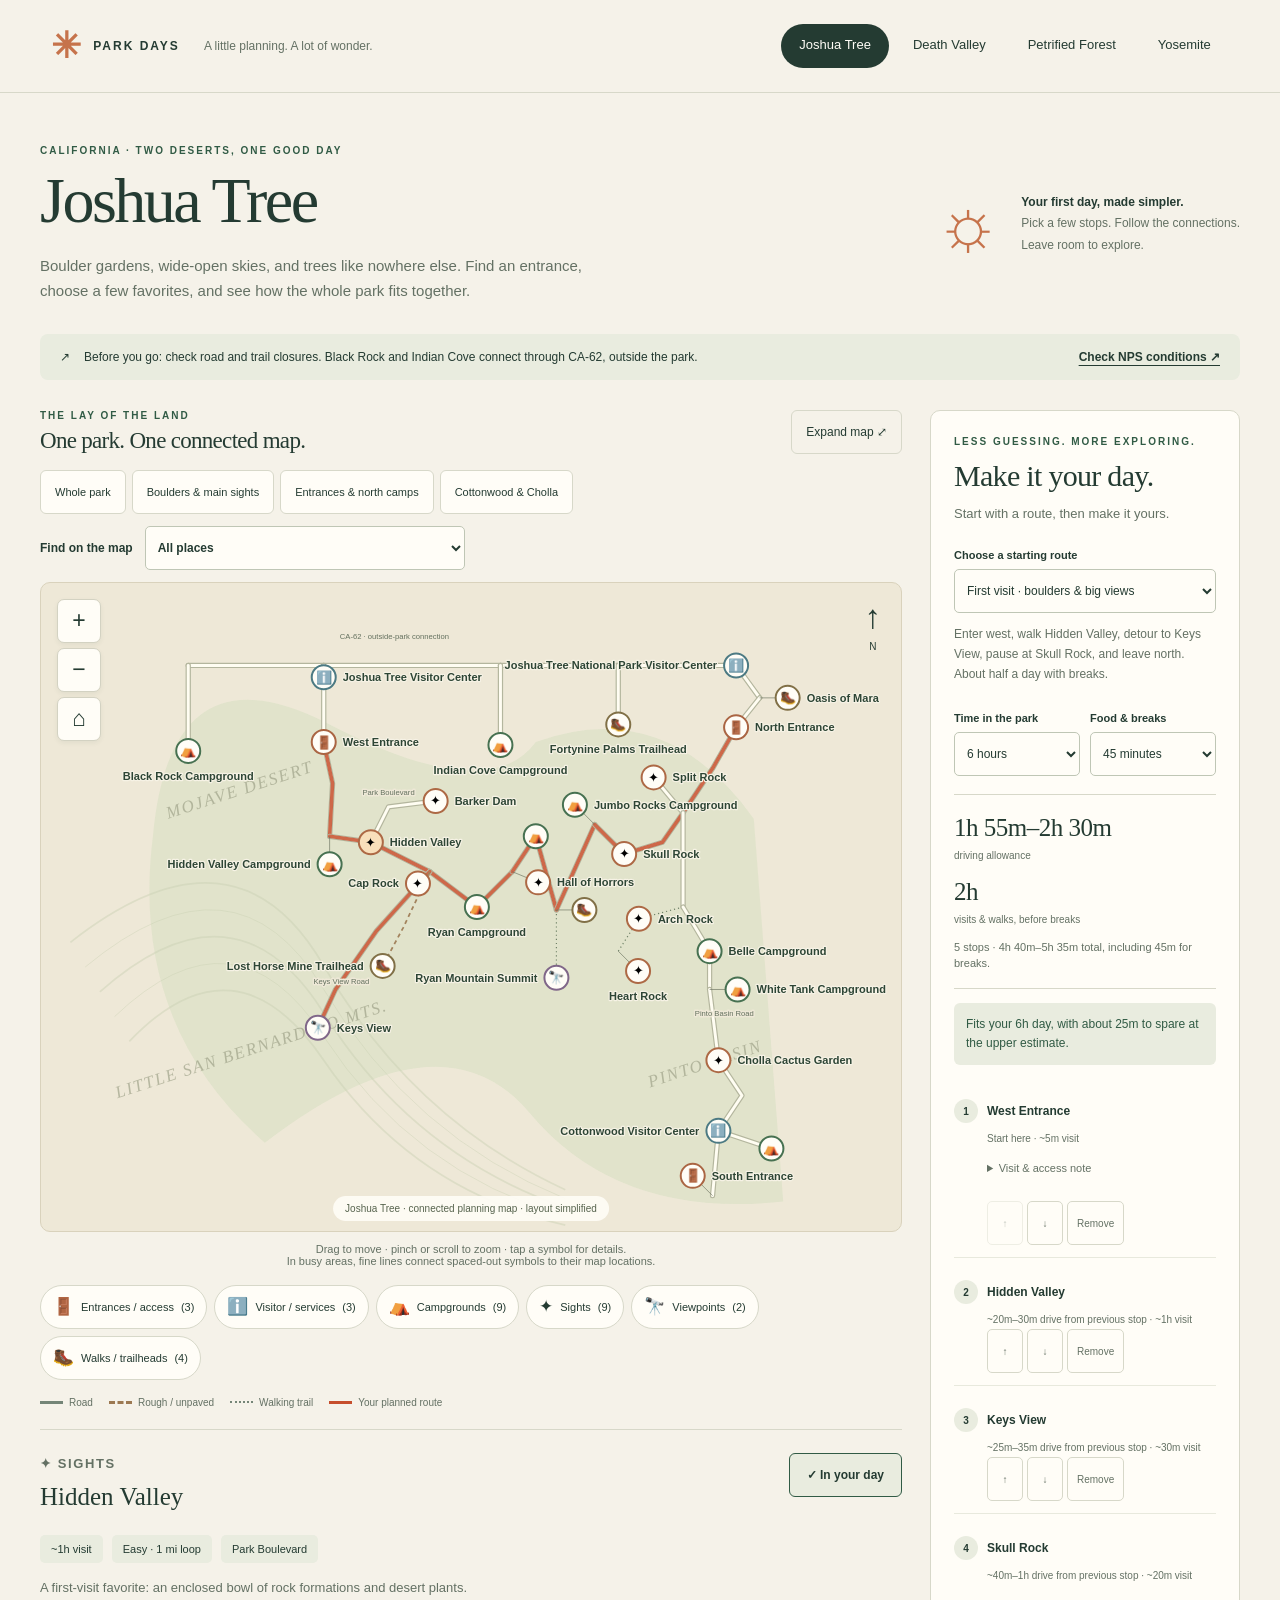
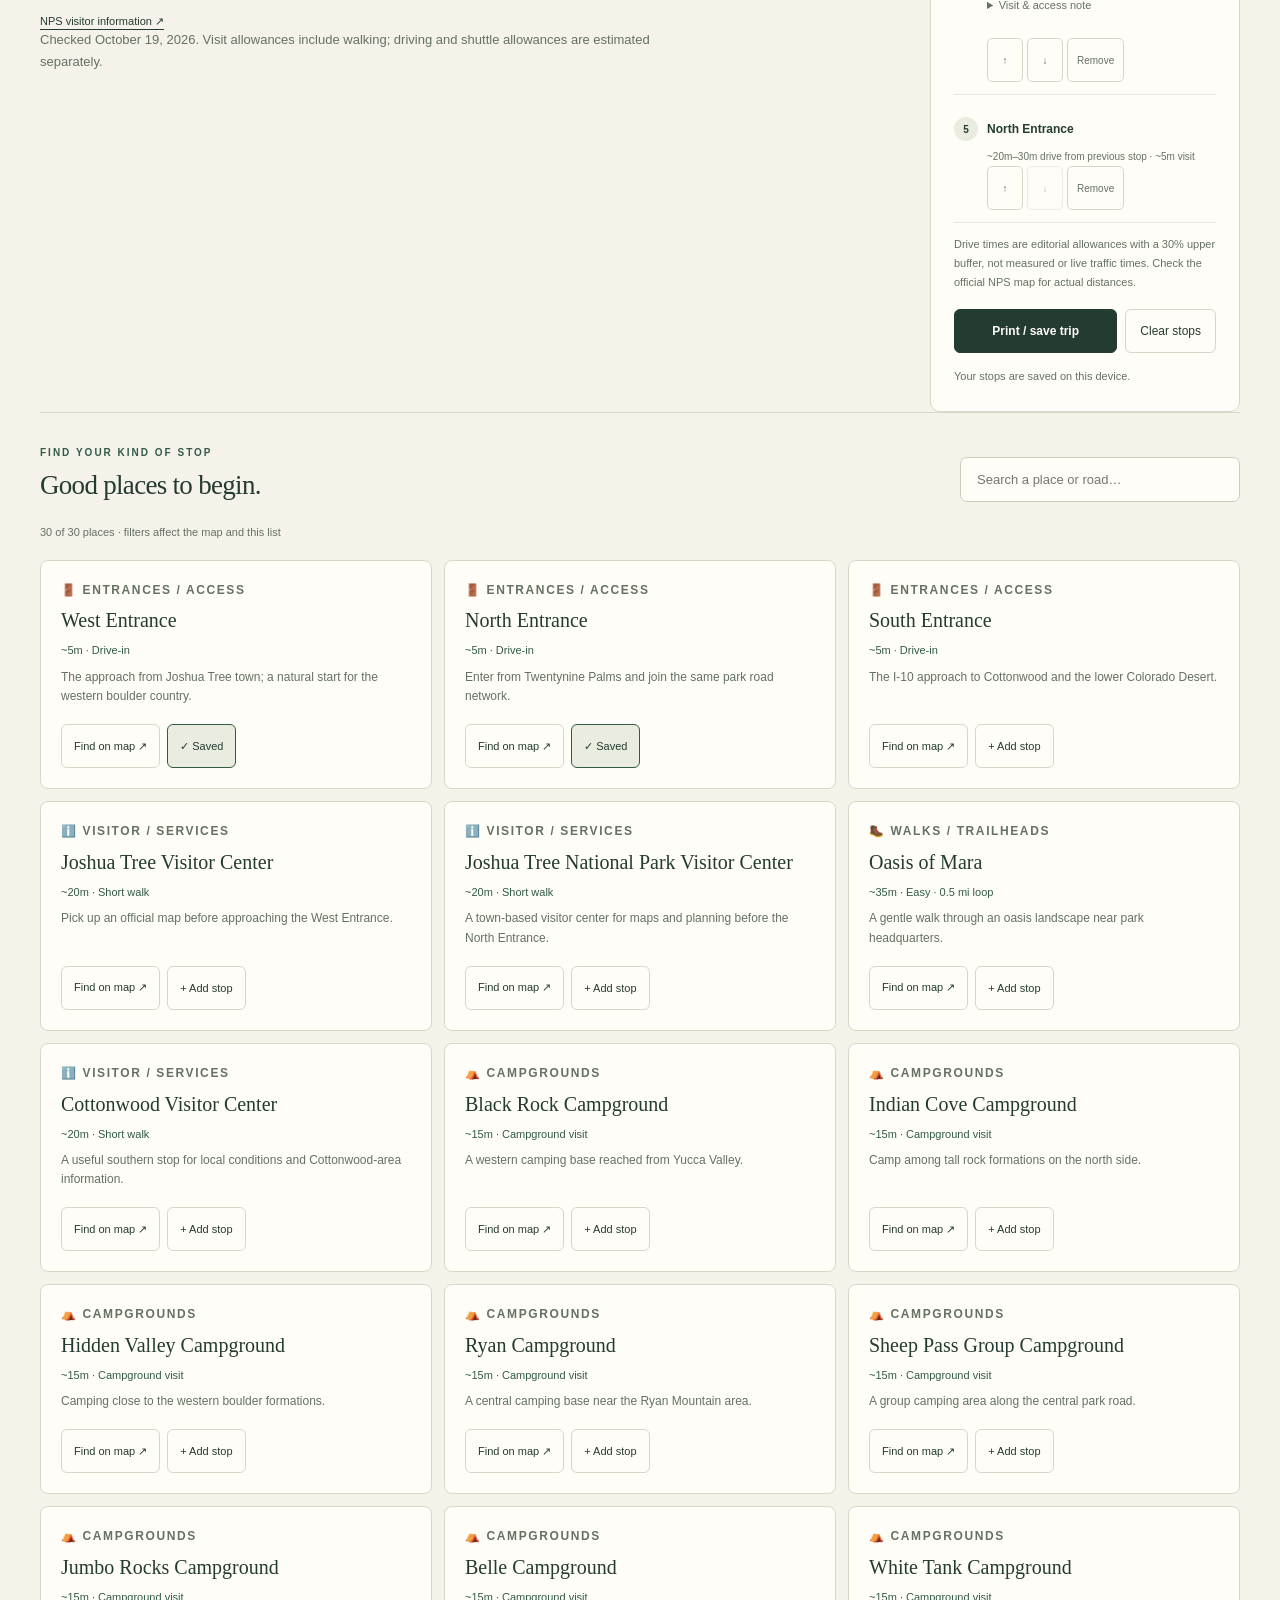
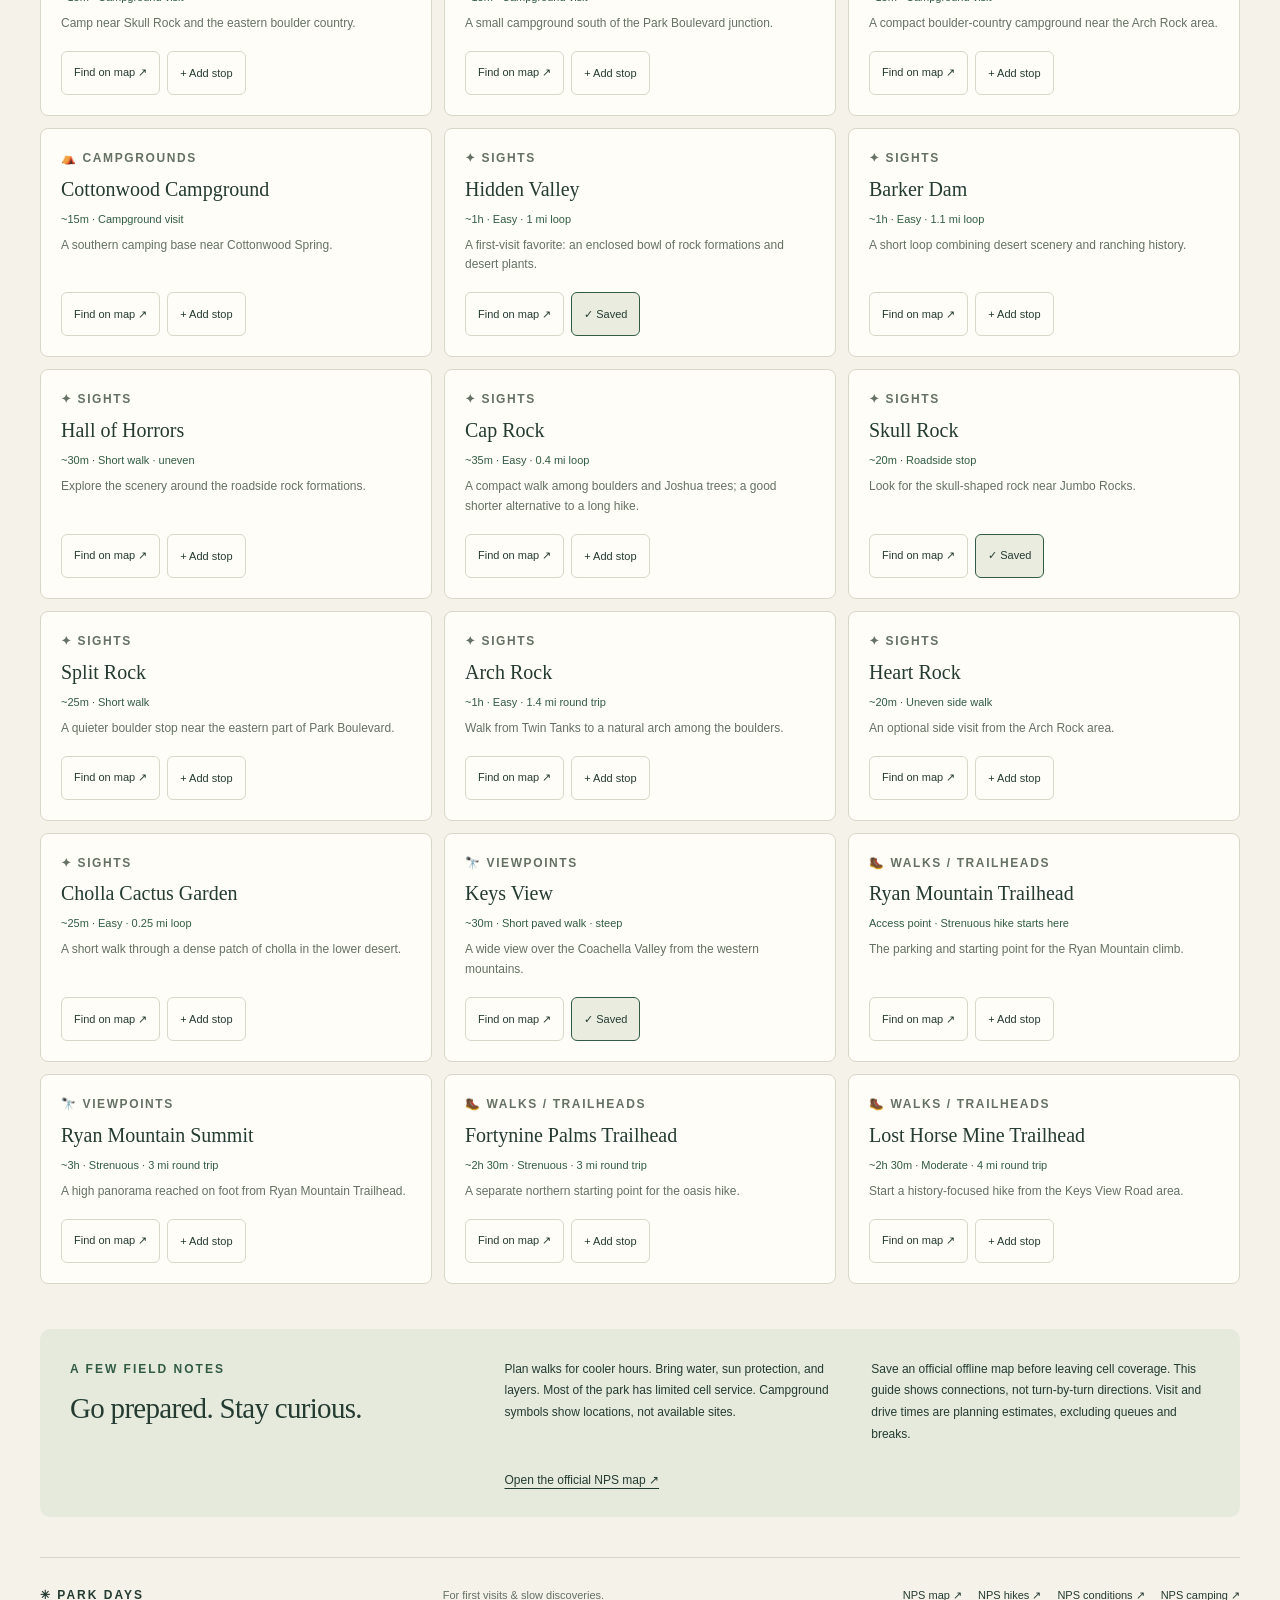
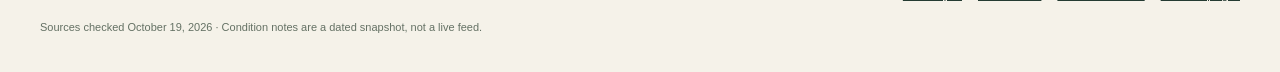
==== commit ea3513b2: "Add connected Petrified Forest and Yosemite maps" ====
--- a/national-park-maps.html
+++ b/national-park-maps.html
@@ -1,22 +1,22 @@
 <!doctype html>
 <html lang="en"><head>
 <meta charset="utf-8"><meta name="viewport" content="width=device-width,initial-scale=1"><meta name="theme-color" content="#f5f2e9">
-<meta name="description" content="Plan your first day in Joshua Tree and Death Valley with connected maps, walking effort, visit times, and saved stops.">
-<title>Desert Days — National Park Maps</title><link rel="icon" href="data:,"><link rel="stylesheet" href="maps.css"><script src="parks.js" defer></script><script src="planning.js" defer></script><script src="maps.js" defer></script>
+<meta name="description" content="Plan your first day in Joshua Tree, Death Valley, Petrified Forest, and Yosemite with connected maps, walking effort, visit times, and saved stops.">
+<title>Park Days — National Park Maps</title><link rel="icon" href="data:,"><link rel="stylesheet" href="maps.css"><script src="parks.js" defer></script><script src="new-parks.js" defer></script><script src="planning.js" defer></script><script src="maps.js" defer></script>
 </head><body>
 <a class="skip" href="#explore">Skip to the map and places</a>
-<header class="masthead"><a href="#joshua-tree" class="brand"><span class="brand-mark" aria-hidden="true">✳</span> DESERT DAYS <span class="brand-sub">A little planning. A lot of wonder.</span></a><nav aria-label="Choose a national park"><a href="#joshua-tree" data-park="joshua-tree">Joshua Tree</a><a href="#death-valley" data-park="death-valley">Death Valley</a></nav></header>
+<header class="masthead"><a href="#joshua-tree" class="brand"><span class="brand-mark" aria-hidden="true">✳</span> PARK DAYS <span class="brand-sub">A little planning. A lot of wonder.</span></a><nav id="park-navigation" aria-label="Choose a national park"></nav></header>
 <main>
 <section class="intro" aria-labelledby="park-title"><div><p class="eyebrow" id="park-kicker"></p><h1 id="park-title"></h1><p class="lead" id="park-description"></p></div><div class="intro-note"><span class="sun" aria-hidden="true">☼</span><p><strong>Your first day, made simpler.</strong><br>Pick a few stops. Follow the connections.<br>Leave room to explore.</p></div></section>
-<div class="conditions"><span aria-hidden="true">↗</span><p id="condition-summary"></p><a id="conditions-link" target="_blank" rel="noopener">Check NPS conditions ↗</a></div>
+<div class="conditions"><span aria-hidden="true">↗</span><p id="condition-summary"></p><a id="conditions-link" target="_blank" rel="noopener">Check NPS conditions ↗</a></div><p id="park-specific-note" class="park-specific-note" hidden></p>
 <section class="explorer" id="explore" aria-label="Map and trip planner">
 <div class="map-column"><div class="map-toolbar"><div><p class="eyebrow">THE LAY OF THE LAND</p><h2>One park. One connected map.</h2></div><button type="button" class="quiet" id="fullscreen">Expand map ⤢</button></div><div id="map-regions" class="region-controls" aria-label="Zoom to an area"></div><label class="quick-filter" for="quick-filter">Find on the map <select id="quick-filter"><option value="all">All places</option><option value="entrance">Entrances / access only</option><option value="campground">Campgrounds only</option><option value="viewpoint">Viewpoints only</option><option value="sight">Sights only</option><option value="trail">Walks / trailheads only</option><option value="visitor">Visitor centers / services only</option><option value="custom" hidden>Custom categories</option></select></label>
 <div class="map-frame" id="map-frame"><svg id="park-map" viewBox="0 0 1200 1100" tabindex="0" role="group" aria-label="Interactive park map. Arrow keys pan; plus and minus zoom; zero resets."><title id="map-title"></title></svg><div class="map-controls" aria-label="Map controls"><button id="zoom-in" type="button" aria-label="Zoom in">+</button><button id="zoom-out" type="button" aria-label="Zoom out">−</button><button id="reset-map" type="button" aria-label="Show the whole park">⌂</button></div><div class="north" aria-hidden="true">↑<span>N</span></div><p class="map-caption">Connected planning map · layout simplified</p></div>
-<p class="map-help">Drag to move · pinch or scroll to zoom · tap a symbol for details.<br>In busy areas, fine lines connect spaced-out symbols to their map locations.</p><div class="legend" id="legend" aria-label="Filter places by category"></div><div class="road-key"><span><i class="line paved"></i> Road</span><span><i class="line rough"></i> Rough / unpaved</span><span><i class="line trail"></i> Walking trail</span><span><i class="line route"></i> Your planned route</span></div>
+<p class="map-help">Drag to move · pinch or scroll to zoom · tap a symbol for details.<br>In busy areas, fine lines connect spaced-out symbols to their map locations.</p><div class="legend" id="legend" aria-label="Filter places by category"></div><div class="road-key"><span><i class="line paved"></i> Road</span><span><i class="line rough"></i> Rough / unpaved</span><span><i class="line trail"></i> Walking trail</span><span id="shuttle-key" hidden><i class="line shuttle"></i> Shuttle access</span><span><i class="line route"></i> Your planned route</span></div>
 <section id="place-detail" class="place-detail" aria-labelledby="detail-title" aria-live="polite"></section></div>
 <aside class="planner" aria-label="Build your day"><p class="eyebrow">LESS GUESSING. MORE EXPLORING.</p><h2>Make it your day.</h2><p class="muted">Start with a route, then make it yours.</p><label for="route-choice">Choose a starting route</label><select id="route-choice"></select><p class="route-description" id="route-description"></p><div class="day-options"><div><label for="day-budget">Time in the park</label><select id="day-budget"><option value="240">4 hours</option><option value="360" selected>6 hours</option><option value="480">8 hours</option><option value="600">10 hours</option></select></div><div><label for="break-time">Food &amp; breaks</label><select id="break-time"><option value="30">30 minutes</option><option value="45" selected>45 minutes</option><option value="60">1 hour</option><option value="90">1½ hours</option></select></div></div><div class="trip-totals" id="trip-totals" aria-live="polite"></div><p id="budget-status" class="budget-status" role="status"></p><ol id="trip-stops" class="trip-stops" aria-label="Planned stops in order"></ol><p id="trip-note" class="small muted"></p><div class="planner-actions"><button type="button" id="print-plan" class="primary">Print / save trip</button><button type="button" id="clear-plan" class="quiet">Clear stops</button></div><p class="small muted" id="save-status">Your stops are saved on this device.</p></aside>
 </section>
 <section class="places-section" aria-labelledby="places-heading"><div class="section-heading"><div><p class="eyebrow">FIND YOUR KIND OF STOP</p><h2 id="places-heading">Good places to begin.</h2></div><label class="search"><span class="sr-only">Search places</span><input id="search" type="search" placeholder="Search a place or road…" autocomplete="off"></label></div><p id="result-count" class="small muted" role="status"></p><div id="place-list" class="place-list"></div></section>
 <section class="fieldnotes" aria-label="Before you go"><div><p class="eyebrow">A FEW FIELD NOTES</p><h2>Go prepared. Stay curious.</h2></div><p id="field-note"></p><p>Save an official offline map before leaving cell coverage. This guide shows connections, not turn-by-turn directions. Visit and drive times are planning estimates, excluding queues and breaks.</p><a id="official-map" target="_blank" rel="noopener">Open the official NPS map ↗</a></section>
-<footer><span class="brand">✳ DESERT DAYS</span><p>For first visits &amp; slow discoveries.</p><div id="source-links"></div><p class="small">Sources checked October 19, 2026 · Condition notes are a dated snapshot, not a live feed.</p></footer>
+<footer><span class="brand">✳ PARK DAYS</span><p>For first visits &amp; slow discoveries.</p><div id="source-links"></div><p class="small" id="source-date"></p></footer>
 </main></body></html>
--- a/maps.css
+++ b/maps.css
@@ -5,5 +5,7 @@
 @media(max-width:760px){.masthead{padding:18px 20px;align-items:start;gap:15px;flex-wrap:wrap}.brand{font-size:11px}.brand-mark{font-size:28px}.masthead nav{width:100%}.masthead nav a{flex:1;text-align:center;border:1px solid var(--line);padding:12px;font-size:12px}main{padding:0 18px}.intro{padding:32px 0 22px}h1{font-size:43px;letter-spacing:-1.7px}.lead{font-size:13px}.conditions{padding:13px 15px;flex-wrap:wrap;gap:8px}.conditions>span{display:none}.conditions p{flex-basis:100%}.conditions a{min-height:36px;display:flex;align-items:center}.explorer{display:flex;flex-direction:column;gap:14px}.map-column,.planner{width:100%}.map-toolbar h2{font-size:20px}.map-toolbar .eyebrow{font-size:9px}.map-toolbar .quiet{font-size:10px;padding:10px}.map-frame{height:520px}.map-controls{left:10px;top:10px}.map-caption{font-size:9px}.legend{gap:6px}.legend button{font-size:10px;padding:8px 10px}.road-key{gap:12px}.planner{position:static;margin-bottom:22px}.planner label{margin-top:18px}.trip-stops{display:grid;grid-template-columns:1fr 1fr;gap:8px}.trip-stops li{min-width:0}.trip-stop-head{gap:7px}.stop-link{font-size:11px}.stop-tools,.stop-time{margin-left:0}.section-heading{align-items:stretch;flex-direction:column;gap:12px}.search input{width:100%}.place-list{grid-template-columns:1fr}.fieldnotes{grid-template-columns:1fr;padding:23px;gap:19px}.fieldnotes a{grid-column:auto}.fieldnotes h2{margin-bottom:0}.places-section{padding-top:27px}footer{align-items:start;flex-direction:column}#source-links{line-height:2}}
 .region-controls{display:flex;flex-wrap:wrap;gap:6px;margin:0 0 12px}.region-controls button{font-size:11px;background:#fffdf7}.day-options{display:grid;grid-template-columns:1fr 1fr;gap:10px;margin-bottom:18px}.day-options label{margin-top:8px}.trip-totals strong{font-size:21px;line-height:1.35}.budget-status{background:#e9ecdf;color:#315b45;border-radius:6px;padding:12px;font-size:12px;line-height:1.6;margin:14px 0 0}.budget-status.over{background:#f4e5d5;color:#753c24}.stop-context{margin:5px 0 8px 33px;color:var(--muted);font-size:11px;line-height:1.65}.stop-context summary{min-height:44px;cursor:pointer;display:list-item;padding-top:10px}.stop-context p{margin:0 0 8px}.stop-context a{text-underline-offset:3px}.place-card .notice{font-size:11px;color:#753c24}svg .marker-symbol{font-size:14px}svg .marker-label{font-weight:700}.map-frame.expanded .map-caption{bottom:12px;max-width:65%;white-space:normal;text-align:center}.detail-top>button{max-width:145px}.planner{position:static}
 .quick-filter{display:flex;gap:12px;align-items:center;font-size:12px;font-weight:700;margin-bottom:12px}.quick-filter select{width:auto;flex:1;max-width:320px}.trip-totals{grid-template-columns:1fr}.trip-totals strong{font-size:25px}.pin-leader{pointer-events:none}
+[hidden]{display:none!important}.masthead nav{flex-wrap:wrap;justify-content:flex-end}.masthead nav a{min-height:44px}.brand{flex-shrink:0}.park-specific-note{margin:-14px 0 28px;padding:14px 18px;background:#eee9da;border-left:3px solid var(--accent);border-radius:5px;font-size:12px;line-height:1.7}.park-specific-note a{font-weight:700;text-underline-offset:3px}.shuttle-base{fill:none;stroke:#527e97;stroke-width:4;stroke-dasharray:12 5}.line.shuttle{border-top:3px dashed #527e97}body[data-park=petrified-forest]{--green:#825b4a;--accent:#ac6b52}body[data-park=petrified-forest] .map-frame{background:#f0e5d7}body[data-park=yosemite]{--green:#36594c;--accent:#90724e}body[data-park=yosemite] .map-frame{background:#e9ebdc}
+@media(max-width:1100px){.brand-sub{display:none}}@media(max-width:760px){.masthead nav{display:grid;grid-template-columns:repeat(2,minmax(0,1fr));gap:7px}.masthead nav a{white-space:normal;padding:12px 8px}.map-caption{max-width:90%;white-space:normal;text-align:center}.park-specific-note{font-size:12px}.intro h1{overflow-wrap:break-word}}
 @media(max-width:760px){.stop-context{margin-left:0}.region-controls{display:grid;grid-template-columns:1fr 1fr}.region-controls button{padding:10px 7px;font-size:10px}.map-help{font-size:11px;line-height:1.7}.map-frame{height:560px}.trip-totals strong{font-size:23px}.stop-tools button{min-width:44px}.trip-stops{grid-template-columns:1fr}.stop-time,.stop-tools,.stop-context{margin-left:33px}.legend button{font-size:11px}}
 @media(prefers-reduced-motion:reduce){*{scroll-behavior:auto!important}}@media print{.masthead nav,.map-controls,.map-help,.legend,.planner-actions,.card-actions,.stop-tools,.search,.places-section,.skip,#fullscreen,#detail-add,.region-controls{display:none!important}body,main{background:white}main{padding:0}.masthead{padding:10px}.intro{padding:20px 0}h1{font-size:36px}.explorer{display:block}.map-frame{height:570px;break-inside:avoid}.planner{position:static;margin-top:20px;break-inside:avoid}.trip-stops{display:grid;grid-template-columns:1fr 1fr}.fieldnotes{display:block;margin-top:20px}.fieldnotes p{margin:12px 0}.place-detail,.conditions{break-inside:avoid}a{text-decoration:none}}
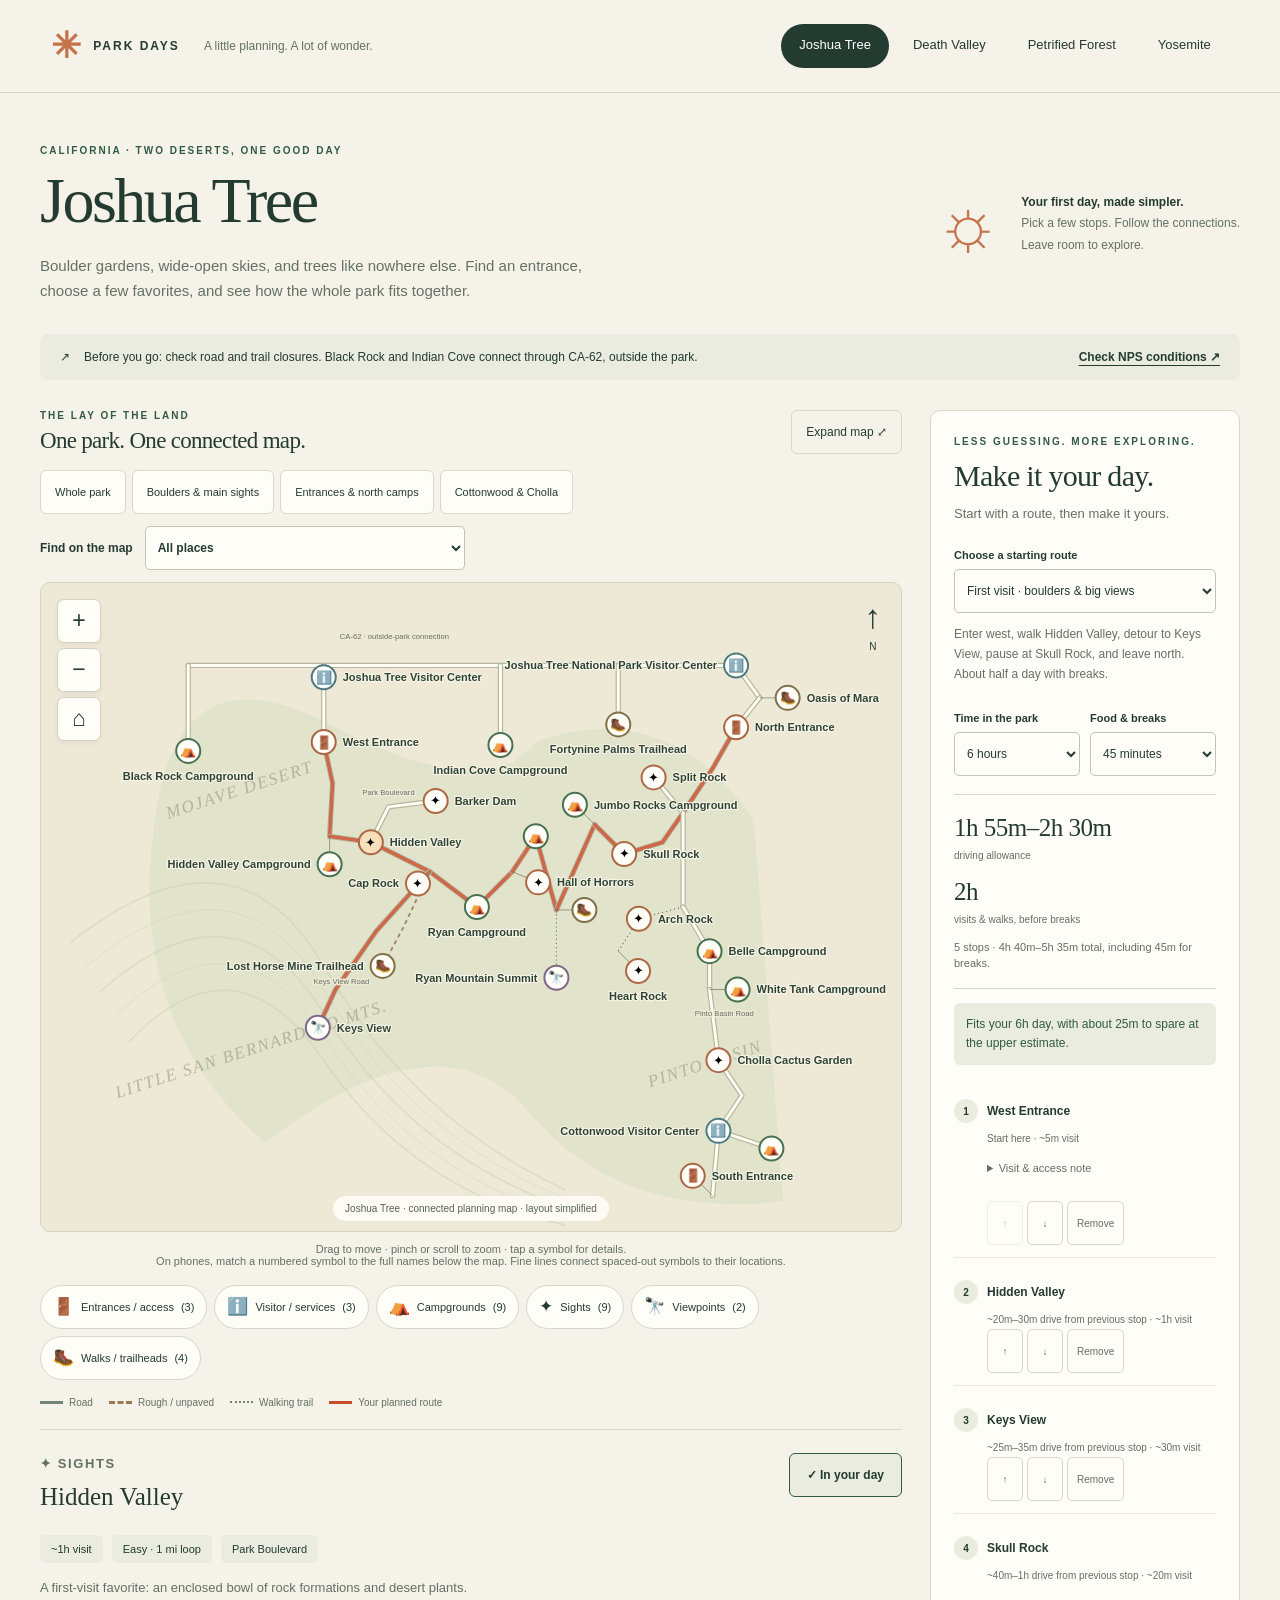
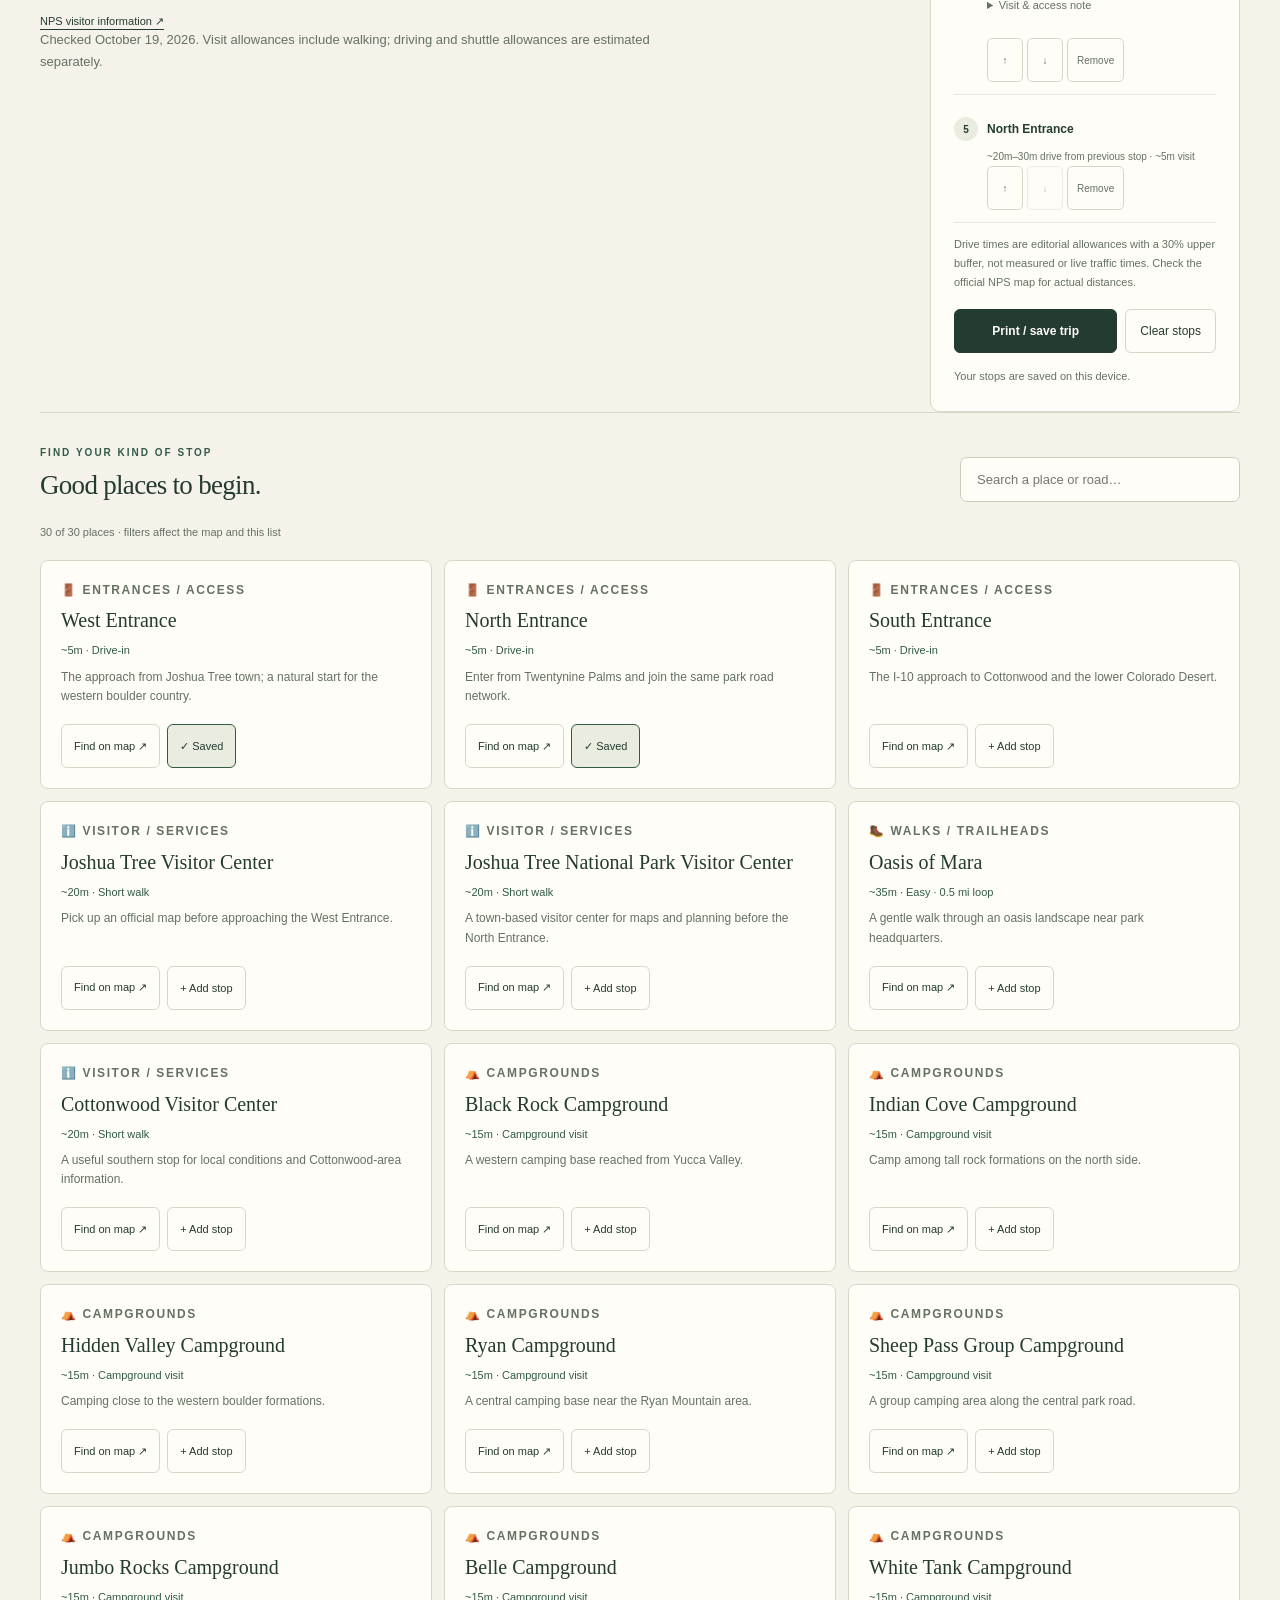
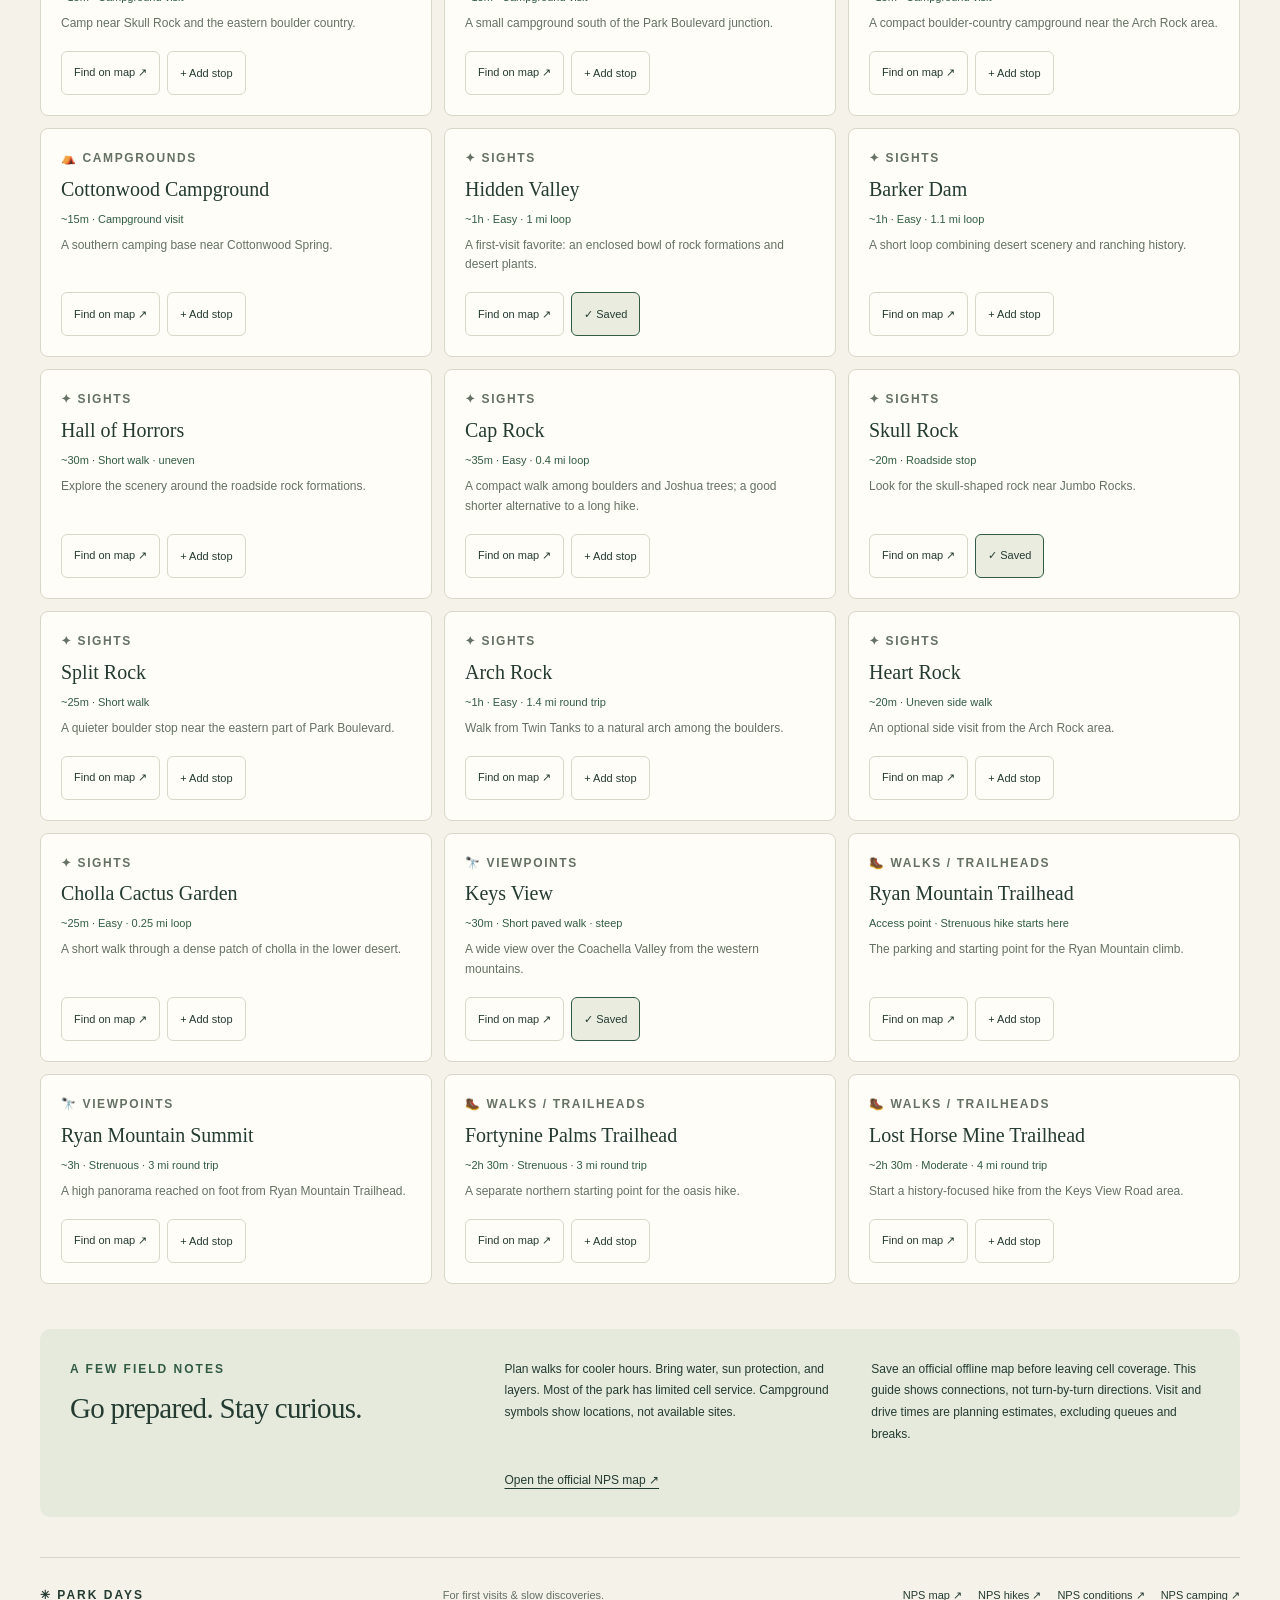
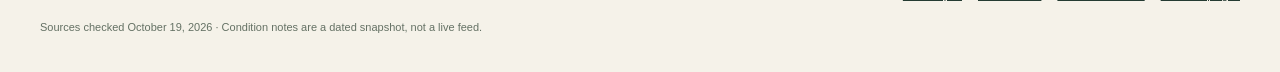
==== commit e2223916: "Fix phone map names and expanded caption overlap" ====
--- a/national-park-maps.html
+++ b/national-park-maps.html
@@ -12,7 +12,7 @@
 <section class="explorer" id="explore" aria-label="Map and trip planner">
 <div class="map-column"><div class="map-toolbar"><div><p class="eyebrow">THE LAY OF THE LAND</p><h2>One park. One connected map.</h2></div><button type="button" class="quiet" id="fullscreen">Expand map ⤢</button></div><div id="map-regions" class="region-controls" aria-label="Zoom to an area"></div><label class="quick-filter" for="quick-filter">Find on the map <select id="quick-filter"><option value="all">All places</option><option value="entrance">Entrances / access only</option><option value="campground">Campgrounds only</option><option value="viewpoint">Viewpoints only</option><option value="sight">Sights only</option><option value="trail">Walks / trailheads only</option><option value="visitor">Visitor centers / services only</option><option value="custom" hidden>Custom categories</option></select></label>
 <div class="map-frame" id="map-frame"><svg id="park-map" viewBox="0 0 1200 1100" tabindex="0" role="group" aria-label="Interactive park map. Arrow keys pan; plus and minus zoom; zero resets."><title id="map-title"></title></svg><div class="map-controls" aria-label="Map controls"><button id="zoom-in" type="button" aria-label="Zoom in">+</button><button id="zoom-out" type="button" aria-label="Zoom out">−</button><button id="reset-map" type="button" aria-label="Show the whole park">⌂</button></div><div class="north" aria-hidden="true">↑<span>N</span></div><p class="map-caption">Connected planning map · layout simplified</p></div>
-<p class="map-help">Drag to move · pinch or scroll to zoom · tap a symbol for details.<br>In busy areas, fine lines connect spaced-out symbols to their map locations.</p><div class="legend" id="legend" aria-label="Filter places by category"></div><div class="road-key"><span><i class="line paved"></i> Road</span><span><i class="line rough"></i> Rough / unpaved</span><span><i class="line trail"></i> Walking trail</span><span id="shuttle-key" hidden><i class="line shuttle"></i> Shuttle access</span><span><i class="line route"></i> Your planned route</span></div>
+<p class="map-help">Drag to move · pinch or scroll to zoom · tap a symbol for details.<br>On phones, match a numbered symbol to the full names below the map. Fine lines connect spaced-out symbols to their locations.</p><div class="legend" id="legend" aria-label="Filter places by category"></div><div class="road-key"><span><i class="line paved"></i> Road</span><span><i class="line rough"></i> Rough / unpaved</span><span><i class="line trail"></i> Walking trail</span><span id="shuttle-key" hidden><i class="line shuttle"></i> Shuttle access</span><span><i class="line route"></i> Your planned route</span></div>
 <section id="place-detail" class="place-detail" aria-labelledby="detail-title" aria-live="polite"></section></div>
 <aside class="planner" aria-label="Build your day"><p class="eyebrow">LESS GUESSING. MORE EXPLORING.</p><h2>Make it your day.</h2><p class="muted">Start with a route, then make it yours.</p><label for="route-choice">Choose a starting route</label><select id="route-choice"></select><p class="route-description" id="route-description"></p><div class="day-options"><div><label for="day-budget">Time in the park</label><select id="day-budget"><option value="240">4 hours</option><option value="360" selected>6 hours</option><option value="480">8 hours</option><option value="600">10 hours</option></select></div><div><label for="break-time">Food &amp; breaks</label><select id="break-time"><option value="30">30 minutes</option><option value="45" selected>45 minutes</option><option value="60">1 hour</option><option value="90">1½ hours</option></select></div></div><div class="trip-totals" id="trip-totals" aria-live="polite"></div><p id="budget-status" class="budget-status" role="status"></p><ol id="trip-stops" class="trip-stops" aria-label="Planned stops in order"></ol><p id="trip-note" class="small muted"></p><div class="planner-actions"><button type="button" id="print-plan" class="primary">Print / save trip</button><button type="button" id="clear-plan" class="quiet">Clear stops</button></div><p class="small muted" id="save-status">Your stops are saved on this device.</p></aside>
 </section>
--- a/maps.css
+++ b/maps.css
@@ -8,4 +8,6 @@
 [hidden]{display:none!important}.masthead nav{flex-wrap:wrap;justify-content:flex-end}.masthead nav a{min-height:44px}.brand{flex-shrink:0}.park-specific-note{margin:-14px 0 28px;padding:14px 18px;background:#eee9da;border-left:3px solid var(--accent);border-radius:5px;font-size:12px;line-height:1.7}.park-specific-note a{font-weight:700;text-underline-offset:3px}.shuttle-base{fill:none;stroke:#527e97;stroke-width:4;stroke-dasharray:12 5}.line.shuttle{border-top:3px dashed #527e97}body[data-park=petrified-forest]{--green:#825b4a;--accent:#ac6b52}body[data-park=petrified-forest] .map-frame{background:#f0e5d7}body[data-park=yosemite]{--green:#36594c;--accent:#90724e}body[data-park=yosemite] .map-frame{background:#e9ebdc}
 @media(max-width:1100px){.brand-sub{display:none}}@media(max-width:760px){.masthead nav{display:grid;grid-template-columns:repeat(2,minmax(0,1fr));gap:7px}.masthead nav a{white-space:normal;padding:12px 8px}.map-caption{max-width:90%;white-space:normal;text-align:center}.park-specific-note{font-size:12px}.intro h1{overflow-wrap:break-word}}
 @media(max-width:760px){.stop-context{margin-left:0}.region-controls{display:grid;grid-template-columns:1fr 1fr}.region-controls button{padding:10px 7px;font-size:10px}.map-help{font-size:11px;line-height:1.7}.map-frame{height:560px}.trip-totals strong{font-size:23px}.stop-tools button{min-width:44px}.trip-stops{grid-template-columns:1fr}.stop-time,.stop-tools,.stop-context{margin-left:33px}.legend button{font-size:11px}}
-@media(prefers-reduced-motion:reduce){*{scroll-behavior:auto!important}}@media print{.masthead nav,.map-controls,.map-help,.legend,.planner-actions,.card-actions,.stop-tools,.search,.places-section,.skip,#fullscreen,#detail-add,.region-controls{display:none!important}body,main{background:white}main{padding:0}.masthead{padding:10px}.intro{padding:20px 0}h1{font-size:36px}.explorer{display:block}.map-frame{height:570px;break-inside:avoid}.planner{position:static;margin-top:20px;break-inside:avoid}.trip-stops{display:grid;grid-template-columns:1fr 1fr}.fieldnotes{display:block;margin-top:20px}.fieldnotes p{margin:12px 0}.place-detail,.conditions{break-inside:avoid}a{text-decoration:none}}
+.map-name-index,.marker-number{display:none}.expanded-close{position:absolute;right:16px;top:16px;background:var(--card);z-index:2}.map-frame.expanded .north{top:78px}.map-frame.expanded .map-caption{max-width:90%}
+@media(max-width:760px){.map-frame,.map-frame.expanded{display:grid;grid-template-rows:minmax(0,1fr) 210px auto}.map-frame{height:820px}.map-frame.expanded{height:auto}.map-frame #park-map,.map-frame.expanded #park-map{height:100%;min-height:0;grid-row:1}.map-name-index{display:flex;flex-direction:column;min-height:0;grid-row:2;background:var(--card);border-top:1px solid var(--line);padding:12px}.name-index-heading{font-size:12px;font-weight:700;margin:0 0 8px}.name-index-heading span{display:block;font-size:11px;font-weight:400;color:var(--muted);margin-top:4px}.map-name-list{overflow:auto;overscroll-behavior:contain;min-height:0;scrollbar-gutter:stable}.map-name-list button{display:flex;align-items:center;gap:9px;min-height:44px;width:100%;text-align:left;border:0;border-bottom:1px solid var(--line);background:transparent;color:var(--ink);font-size:12px;padding:9px 4px;line-height:1.4}.map-name-list button[aria-pressed=true]{background:#e9ecdf}.place-number{display:grid;place-items:center;border:1px solid var(--line);border-radius:50%;font-size:11px;min-width:25px;height:25px;font-weight:700}.marker-number{display:block;fill:var(--ink);stroke:var(--card);paint-order:stroke;font-weight:800;pointer-events:none}.marker-label{display:none!important}.map-frame .map-caption,.map-frame.expanded .map-caption{position:static;grid-row:3;transform:none;max-width:none;width:auto;white-space:normal;text-align:center;font-size:10px;margin:0;padding:10px 8px;border-radius:0;background:var(--card);border-top:1px solid var(--line)}.map-frame .north{right:15px}.map-frame.expanded .north{top:78px}}
+@media(prefers-reduced-motion:reduce){*{scroll-behavior:auto!important}}@media print{.masthead nav,.map-controls,.map-help,.legend,.planner-actions,.card-actions,.stop-tools,.search,.places-section,.skip,#fullscreen,#detail-add,.region-controls,.map-name-index,.marker-number{display:none!important}body,main{background:white}main{padding:0}.masthead{padding:10px}.intro{padding:20px 0}h1{font-size:36px}.explorer{display:block}.map-frame{height:570px;break-inside:avoid;display:block}.marker-label{display:block!important}.map-frame #park-map{height:100%}.planner{position:static;margin-top:20px;break-inside:avoid}.trip-stops{display:grid;grid-template-columns:1fr 1fr}.fieldnotes{display:block;margin-top:20px}.fieldnotes p{margin:12px 0}.place-detail,.conditions{break-inside:avoid}a{text-decoration:none}}
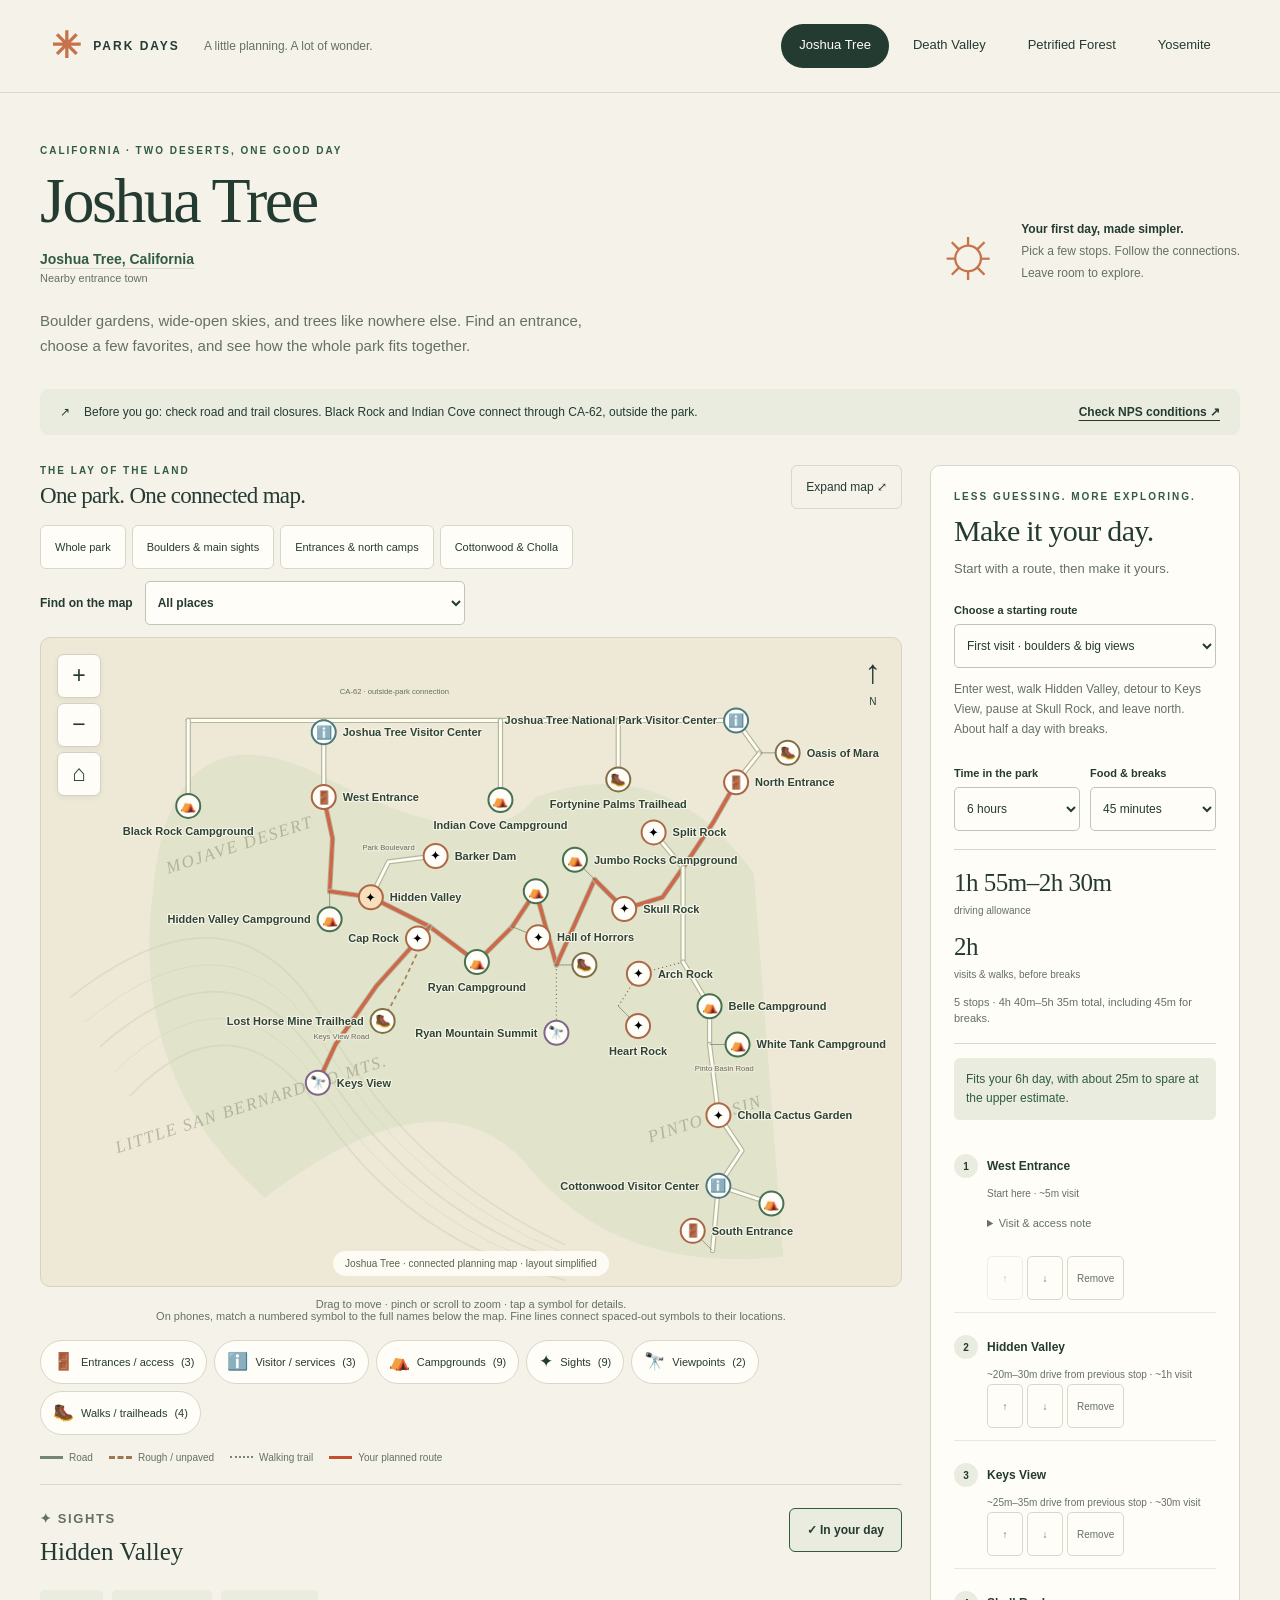
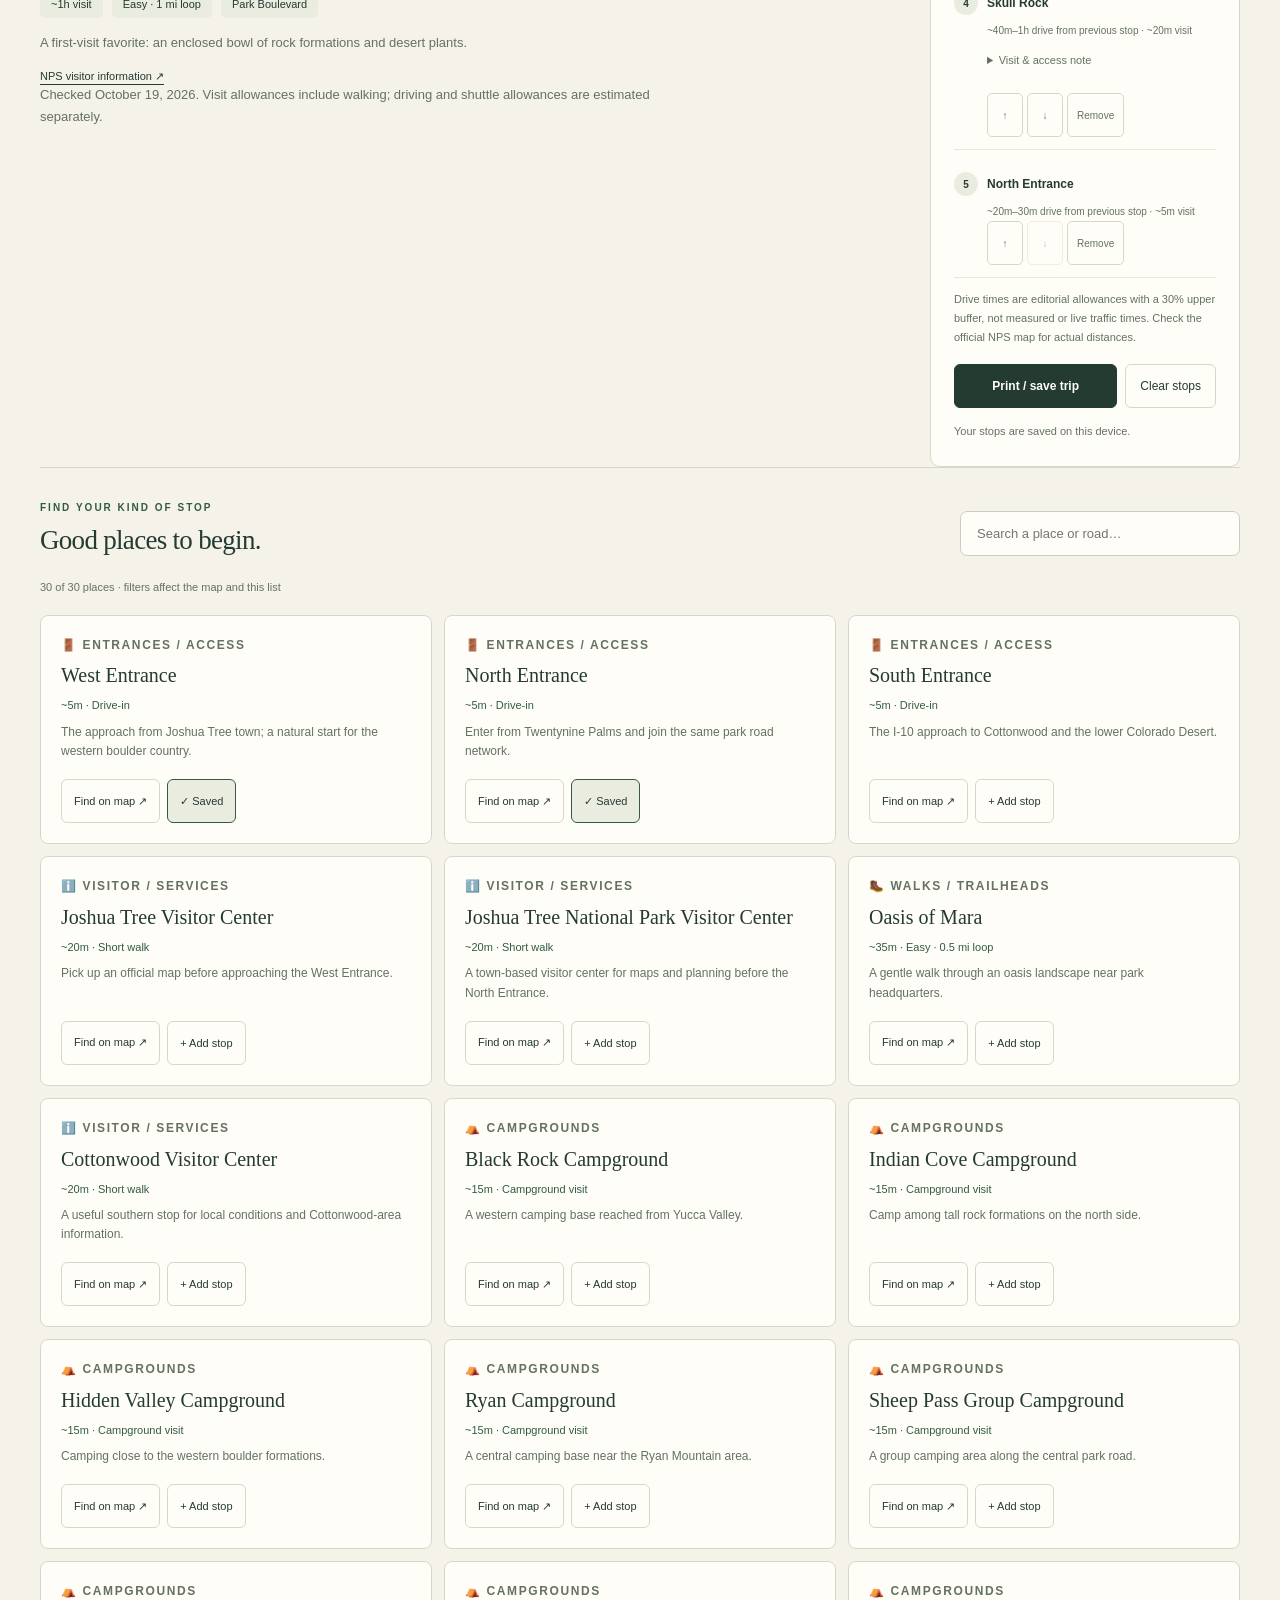
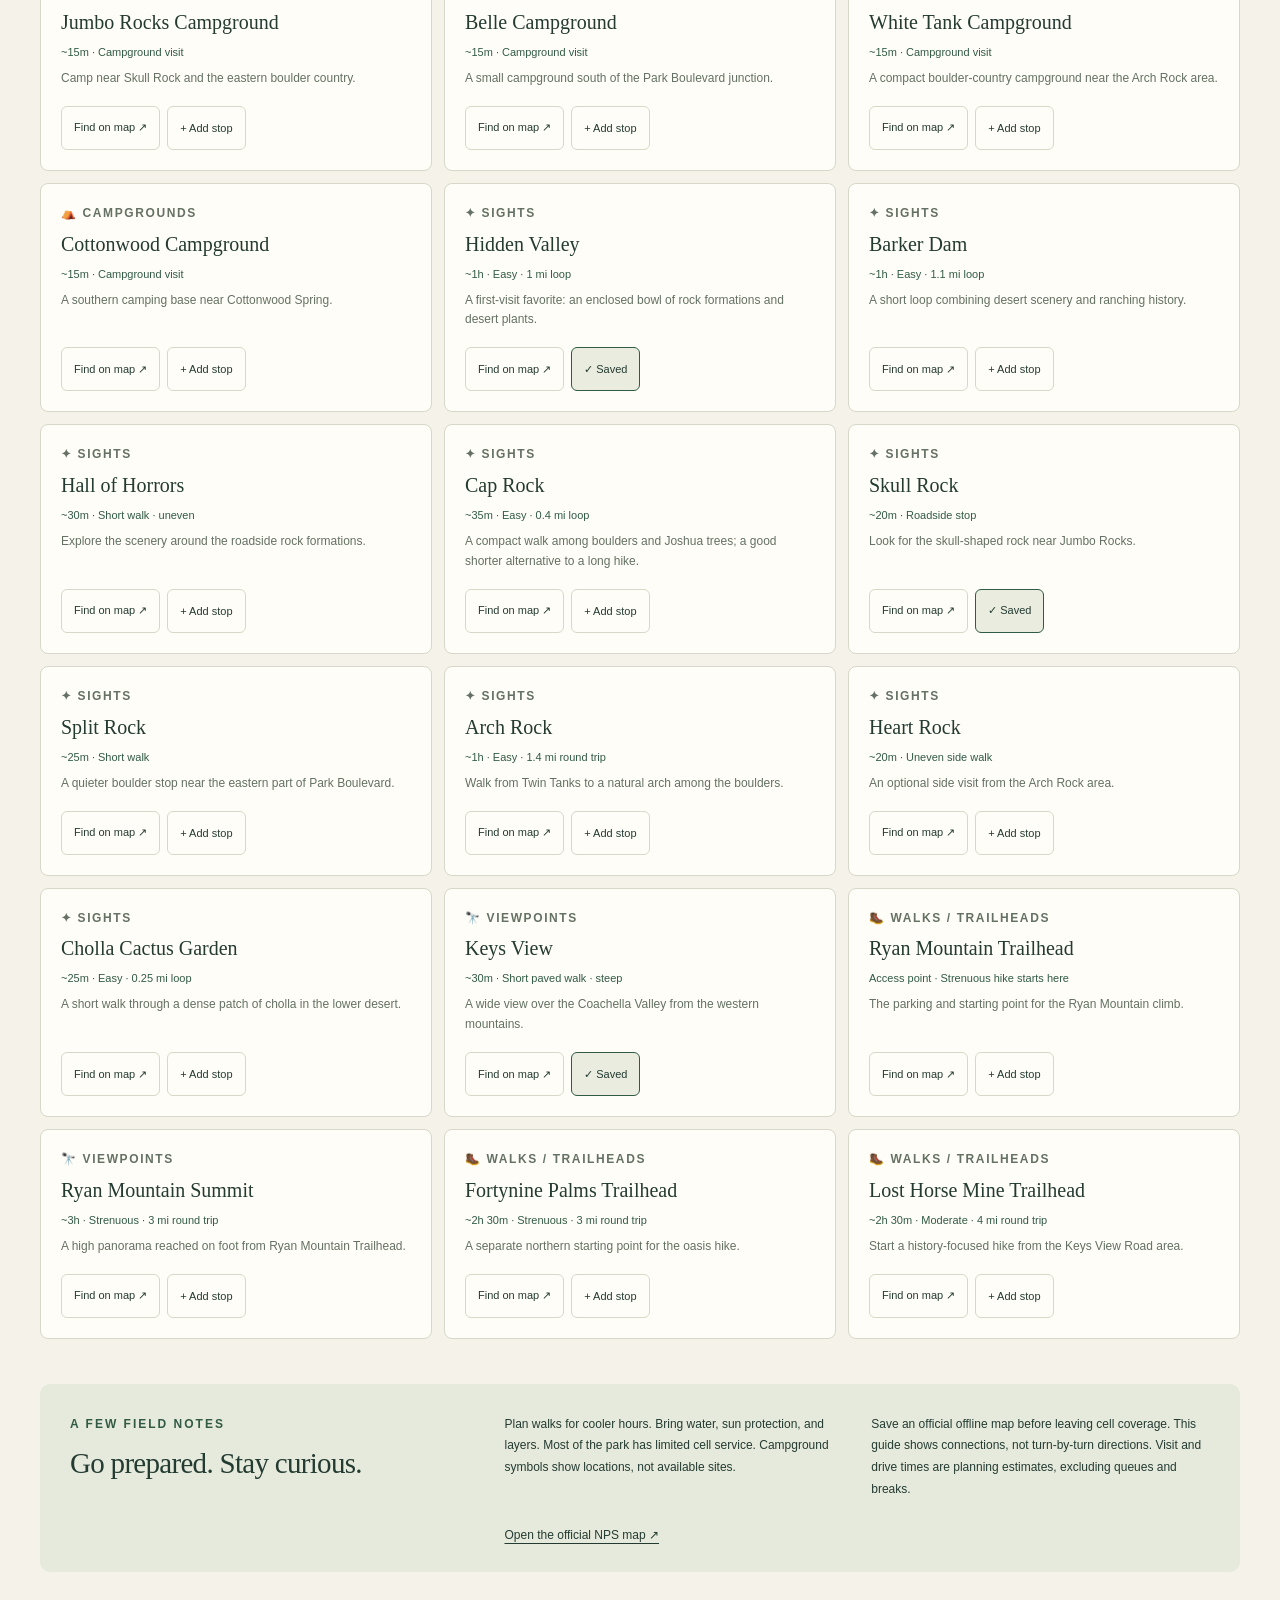
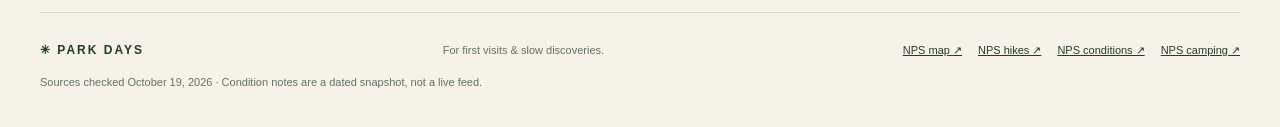
==== commit cfb46812: "Add City, State labels below park names" ====
--- a/national-park-maps.html
+++ b/national-park-maps.html
@@ -7,7 +7,7 @@
 <a class="skip" href="#explore">Skip to the map and places</a>
 <header class="masthead"><a href="#joshua-tree" class="brand"><span class="brand-mark" aria-hidden="true">✳</span> PARK DAYS <span class="brand-sub">A little planning. A lot of wonder.</span></a><nav id="park-navigation" aria-label="Choose a national park"></nav></header>
 <main>
-<section class="intro" aria-labelledby="park-title"><div><p class="eyebrow" id="park-kicker"></p><h1 id="park-title"></h1><p class="lead" id="park-description"></p></div><div class="intro-note"><span class="sun" aria-hidden="true">☼</span><p><strong>Your first day, made simpler.</strong><br>Pick a few stops. Follow the connections.<br>Leave room to explore.</p></div></section>
+<section class="intro" aria-labelledby="park-title"><div><p class="eyebrow" id="park-kicker"></p><h1 id="park-title"></h1><p class="park-location"><a id="park-location" target="_blank" rel="noopener"></a><span>Nearby entrance town</span></p><p class="lead" id="park-description"></p></div><div class="intro-note"><span class="sun" aria-hidden="true">☼</span><p><strong>Your first day, made simpler.</strong><br>Pick a few stops. Follow the connections.<br>Leave room to explore.</p></div></section>
 <div class="conditions"><span aria-hidden="true">↗</span><p id="condition-summary"></p><a id="conditions-link" target="_blank" rel="noopener">Check NPS conditions ↗</a></div><p id="park-specific-note" class="park-specific-note" hidden></p>
 <section class="explorer" id="explore" aria-label="Map and trip planner">
 <div class="map-column"><div class="map-toolbar"><div><p class="eyebrow">THE LAY OF THE LAND</p><h2>One park. One connected map.</h2></div><button type="button" class="quiet" id="fullscreen">Expand map ⤢</button></div><div id="map-regions" class="region-controls" aria-label="Zoom to an area"></div><label class="quick-filter" for="quick-filter">Find on the map <select id="quick-filter"><option value="all">All places</option><option value="entrance">Entrances / access only</option><option value="campground">Campgrounds only</option><option value="viewpoint">Viewpoints only</option><option value="sight">Sights only</option><option value="trail">Walks / trailheads only</option><option value="visitor">Visitor centers / services only</option><option value="custom" hidden>Custom categories</option></select></label>
--- a/maps.css
+++ b/maps.css
@@ -8,6 +8,7 @@
 [hidden]{display:none!important}.masthead nav{flex-wrap:wrap;justify-content:flex-end}.masthead nav a{min-height:44px}.brand{flex-shrink:0}.park-specific-note{margin:-14px 0 28px;padding:14px 18px;background:#eee9da;border-left:3px solid var(--accent);border-radius:5px;font-size:12px;line-height:1.7}.park-specific-note a{font-weight:700;text-underline-offset:3px}.shuttle-base{fill:none;stroke:#527e97;stroke-width:4;stroke-dasharray:12 5}.line.shuttle{border-top:3px dashed #527e97}body[data-park=petrified-forest]{--green:#825b4a;--accent:#ac6b52}body[data-park=petrified-forest] .map-frame{background:#f0e5d7}body[data-park=yosemite]{--green:#36594c;--accent:#90724e}body[data-park=yosemite] .map-frame{background:#e9ebdc}
 @media(max-width:1100px){.brand-sub{display:none}}@media(max-width:760px){.masthead nav{display:grid;grid-template-columns:repeat(2,minmax(0,1fr));gap:7px}.masthead nav a{white-space:normal;padding:12px 8px}.map-caption{max-width:90%;white-space:normal;text-align:center}.park-specific-note{font-size:12px}.intro h1{overflow-wrap:break-word}}
 @media(max-width:760px){.stop-context{margin-left:0}.region-controls{display:grid;grid-template-columns:1fr 1fr}.region-controls button{padding:10px 7px;font-size:10px}.map-help{font-size:11px;line-height:1.7}.map-frame{height:560px}.trip-totals strong{font-size:23px}.stop-tools button{min-width:44px}.trip-stops{grid-template-columns:1fr}.stop-time,.stop-tools,.stop-context{margin-left:33px}.legend button{font-size:11px}}
+.park-location{margin:-5px 0 20px;font-size:14px;line-height:1.6;color:var(--green)}.park-location a{font-weight:700;text-decoration:underline;text-decoration-color:var(--line);text-underline-offset:4px}.park-location span{display:block;font-size:11px;color:var(--muted)}
 .map-name-index,.marker-number{display:none}.expanded-close{position:absolute;right:16px;top:16px;background:var(--card);z-index:2}.map-frame.expanded .north{top:78px}.map-frame.expanded .map-caption{max-width:90%}
 @media(max-width:760px){.map-frame,.map-frame.expanded{display:grid;grid-template-rows:minmax(0,1fr) 210px auto}.map-frame{height:820px}.map-frame.expanded{height:auto}.map-frame #park-map,.map-frame.expanded #park-map{height:100%;min-height:0;grid-row:1}.map-name-index{display:flex;flex-direction:column;min-height:0;grid-row:2;background:var(--card);border-top:1px solid var(--line);padding:12px}.name-index-heading{font-size:12px;font-weight:700;margin:0 0 8px}.name-index-heading span{display:block;font-size:11px;font-weight:400;color:var(--muted);margin-top:4px}.map-name-list{overflow:auto;overscroll-behavior:contain;min-height:0;scrollbar-gutter:stable}.map-name-list button{display:flex;align-items:center;gap:9px;min-height:44px;width:100%;text-align:left;border:0;border-bottom:1px solid var(--line);background:transparent;color:var(--ink);font-size:12px;padding:9px 4px;line-height:1.4}.map-name-list button[aria-pressed=true]{background:#e9ecdf}.place-number{display:grid;place-items:center;border:1px solid var(--line);border-radius:50%;font-size:11px;min-width:25px;height:25px;font-weight:700}.marker-number{display:block;fill:var(--ink);stroke:var(--card);paint-order:stroke;font-weight:800;pointer-events:none}.marker-label{display:none!important}.map-frame .map-caption,.map-frame.expanded .map-caption{position:static;grid-row:3;transform:none;max-width:none;width:auto;white-space:normal;text-align:center;font-size:10px;margin:0;padding:10px 8px;border-radius:0;background:var(--card);border-top:1px solid var(--line)}.map-frame .north{right:15px}.map-frame.expanded .north{top:78px}}
 @media(prefers-reduced-motion:reduce){*{scroll-behavior:auto!important}}@media print{.masthead nav,.map-controls,.map-help,.legend,.planner-actions,.card-actions,.stop-tools,.search,.places-section,.skip,#fullscreen,#detail-add,.region-controls,.map-name-index,.marker-number{display:none!important}body,main{background:white}main{padding:0}.masthead{padding:10px}.intro{padding:20px 0}h1{font-size:36px}.explorer{display:block}.map-frame{height:570px;break-inside:avoid;display:block}.marker-label{display:block!important}.map-frame #park-map{height:100%}.planner{position:static;margin-top:20px;break-inside:avoid}.trip-stops{display:grid;grid-template-columns:1fr 1fr}.fieldnotes{display:block;margin-top:20px}.fieldnotes p{margin:12px 0}.place-detail,.conditions{break-inside:avoid}a{text-decoration:none}}
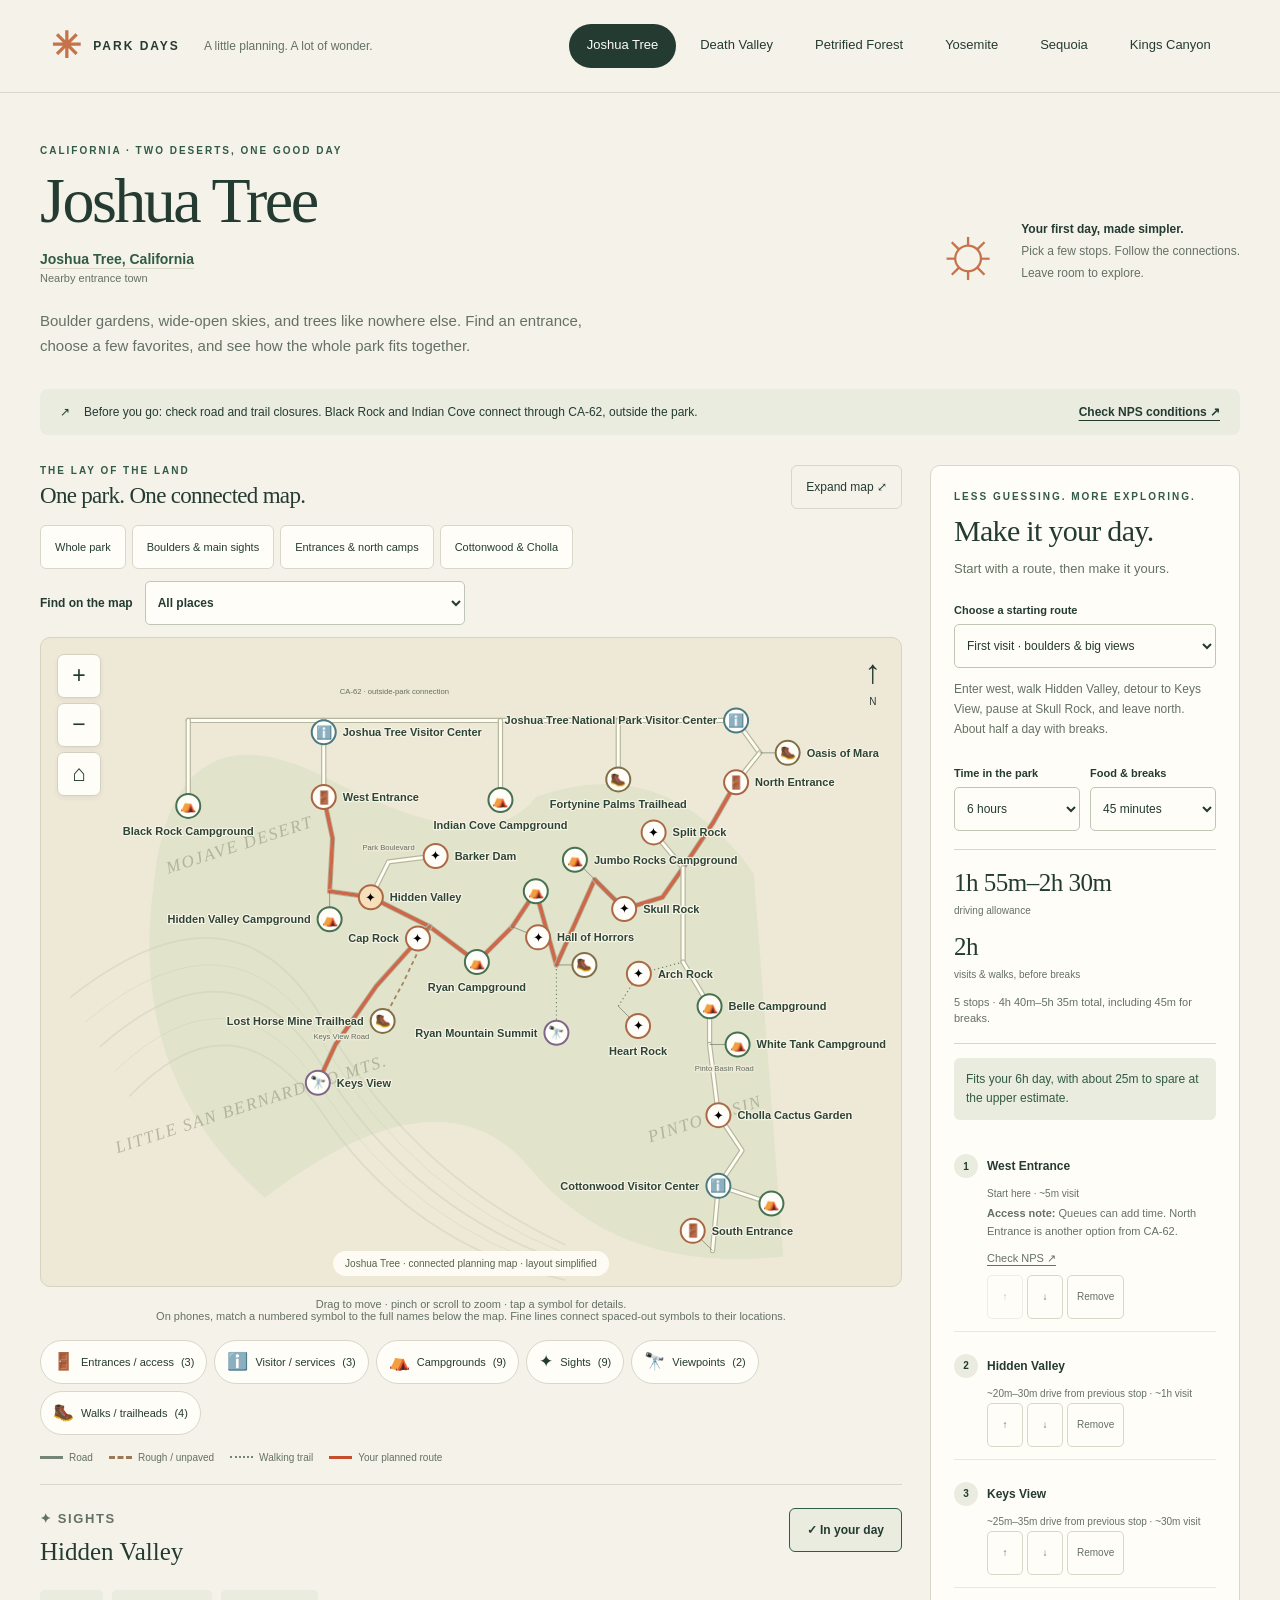
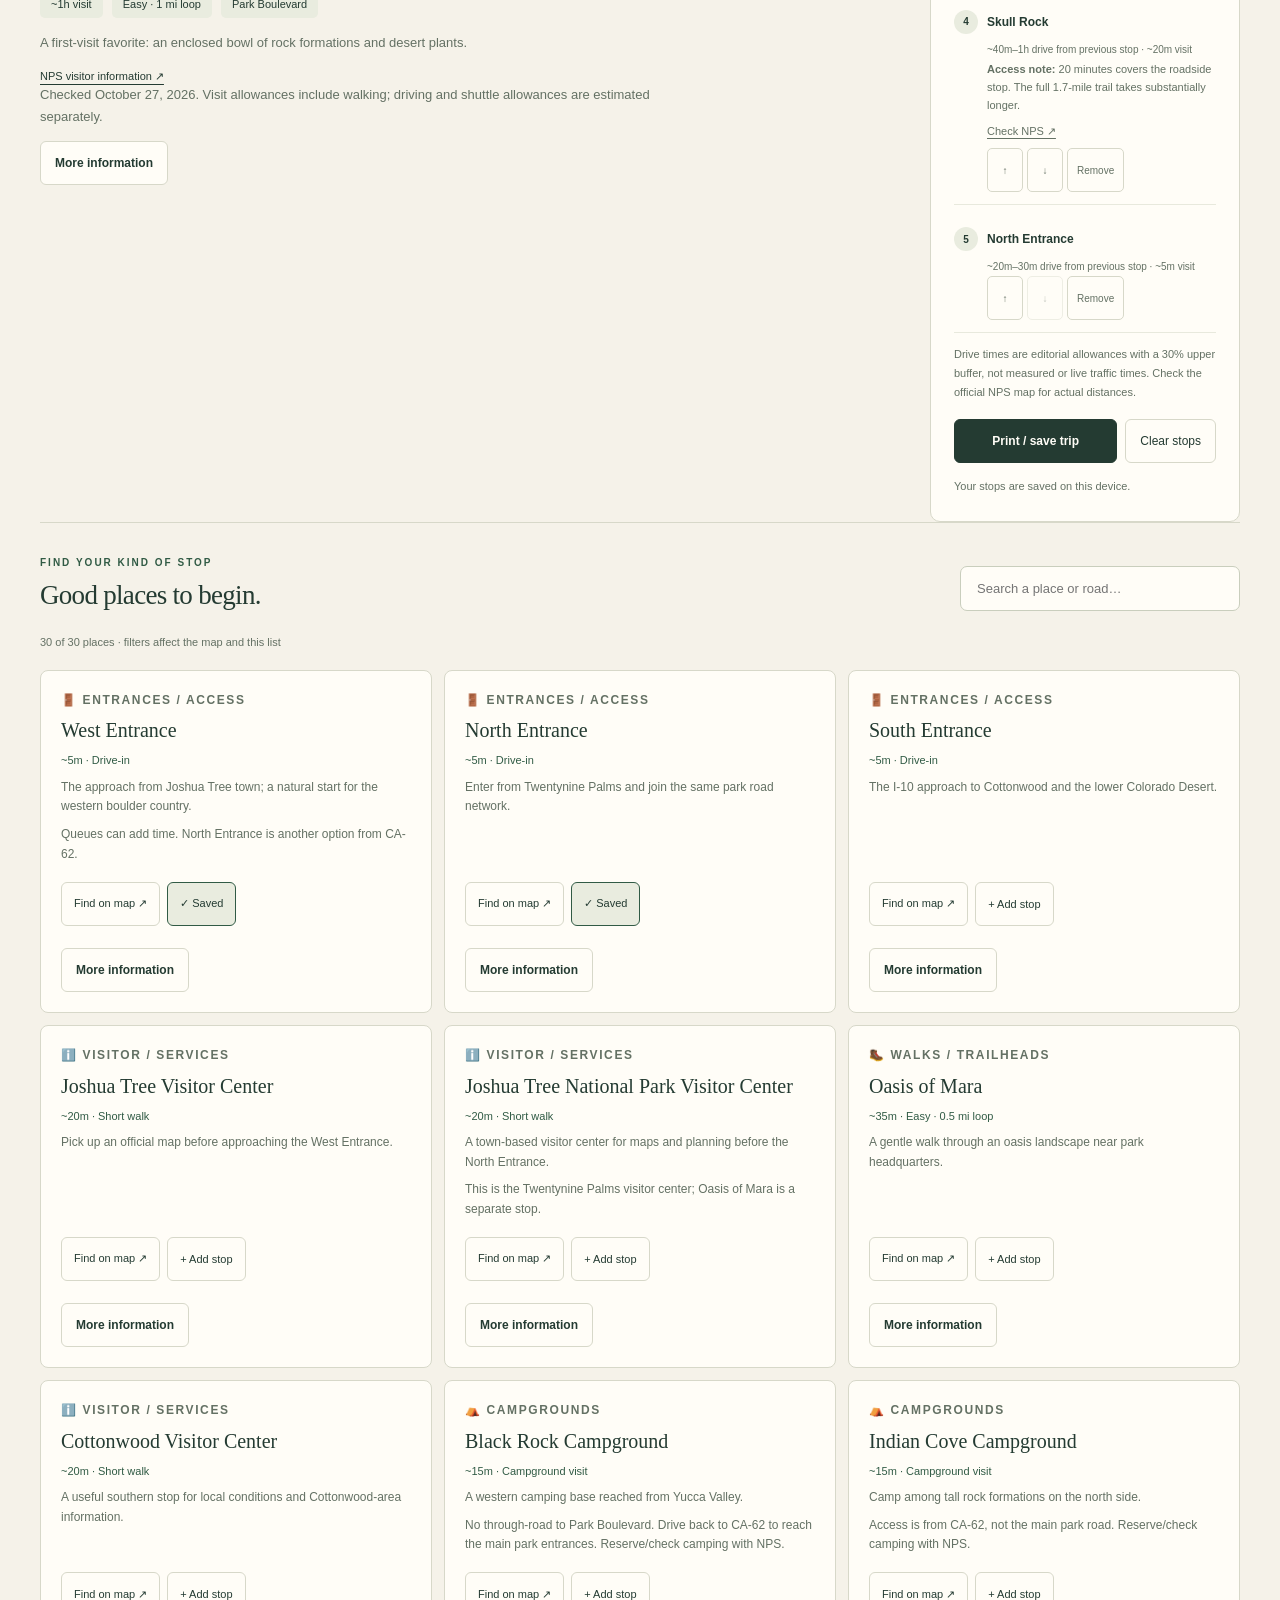
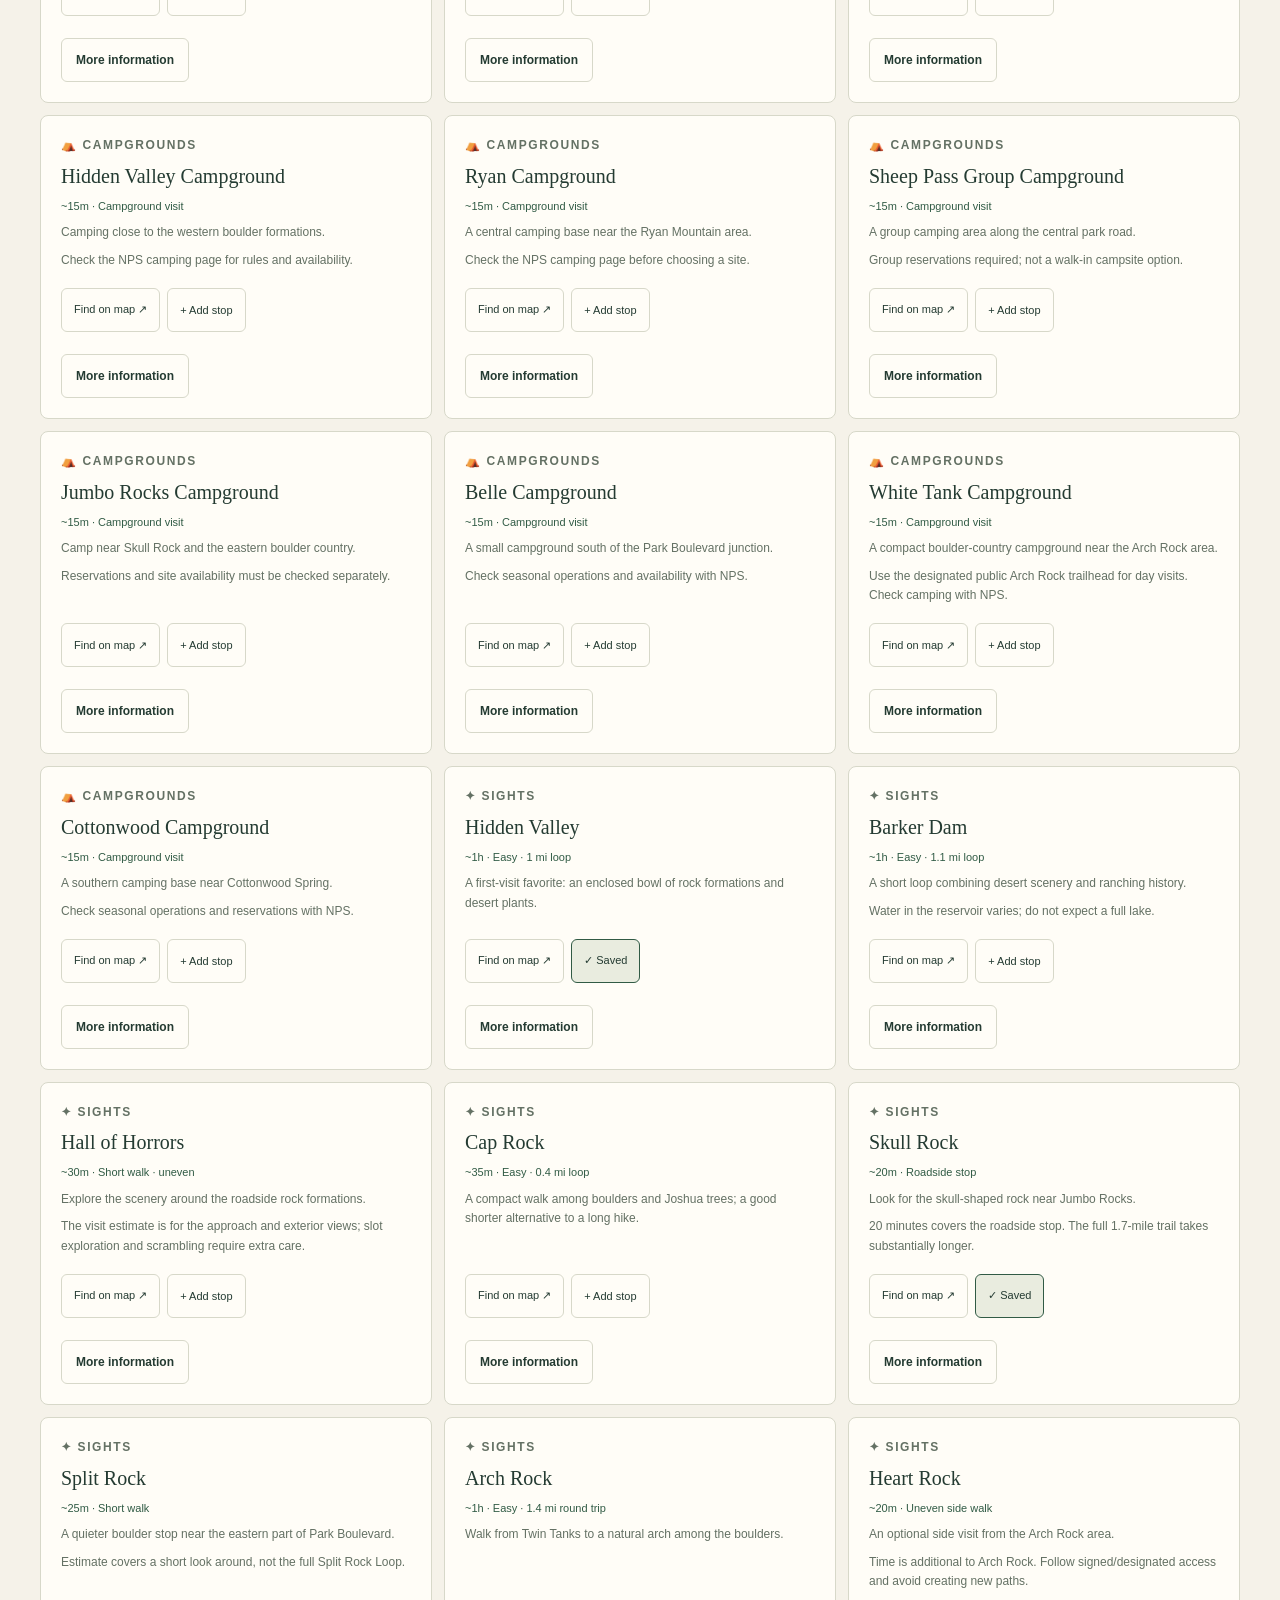
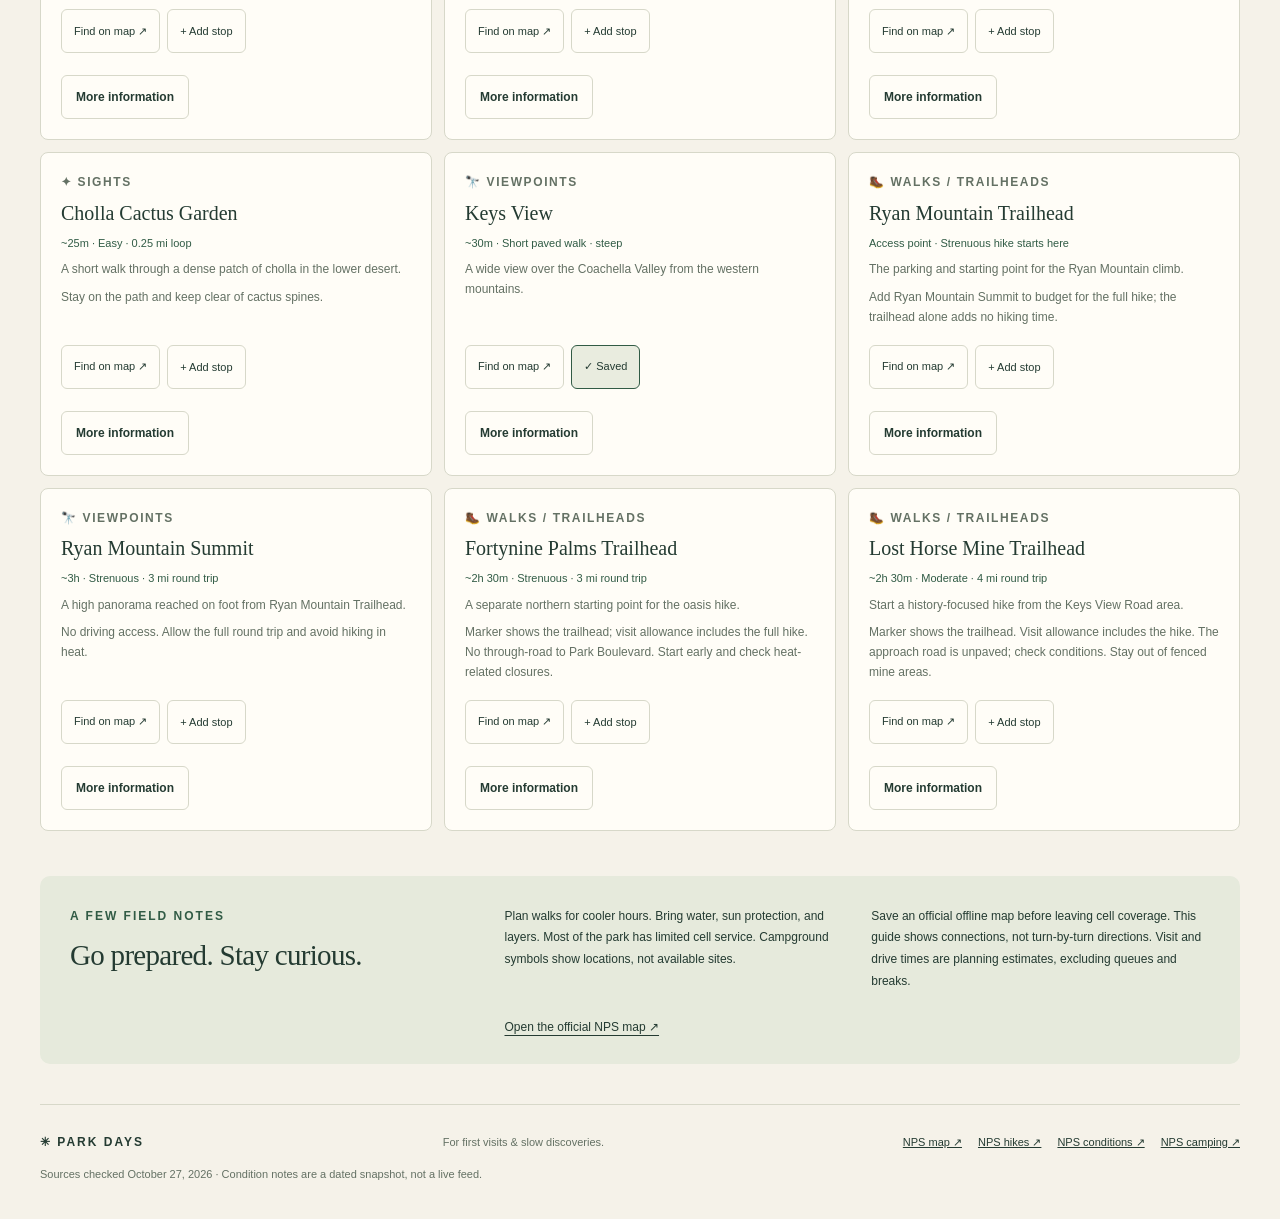
==== commit 6ea9a7ab: "Add Sequoia and Kings Canyon maps with Rubric 3 details for all parks" ====
--- a/national-park-maps.html
+++ b/national-park-maps.html
@@ -1,8 +1,8 @@
 <!doctype html>
 <html lang="en"><head>
 <meta charset="utf-8"><meta name="viewport" content="width=device-width,initial-scale=1"><meta name="theme-color" content="#f5f2e9">
-<meta name="description" content="Plan your first day in Joshua Tree, Death Valley, Petrified Forest, and Yosemite with connected maps, walking effort, visit times, and saved stops.">
-<title>Park Days — National Park Maps</title><link rel="icon" href="data:,"><link rel="stylesheet" href="maps.css"><script src="parks.js" defer></script><script src="new-parks.js" defer></script><script src="planning.js" defer></script><script src="maps.js" defer></script>
+<meta name="description" content="Plan your first day in Joshua Tree, Death Valley, Petrified Forest, Yosemite, Sequoia, and Kings Canyon with connected maps, optional place facts, and saved stops.">
+<title>Park Days — National Park Maps</title><link rel="icon" href="data:,"><link rel="stylesheet" href="maps.css"><script src="parks.js" defer></script><script src="new-parks.js" defer></script><script src="sierra-parks.js" defer></script><script src="place-details.js" defer></script><script src="planning.js" defer></script><script src="maps.js" defer></script>
 </head><body>
 <a class="skip" href="#explore">Skip to the map and places</a>
 <header class="masthead"><a href="#joshua-tree" class="brand"><span class="brand-mark" aria-hidden="true">✳</span> PARK DAYS <span class="brand-sub">A little planning. A lot of wonder.</span></a><nav id="park-navigation" aria-label="Choose a national park"></nav></header>
--- a/maps.css
+++ b/maps.css
@@ -9,6 +9,7 @@
 @media(max-width:1100px){.brand-sub{display:none}}@media(max-width:760px){.masthead nav{display:grid;grid-template-columns:repeat(2,minmax(0,1fr));gap:7px}.masthead nav a{white-space:normal;padding:12px 8px}.map-caption{max-width:90%;white-space:normal;text-align:center}.park-specific-note{font-size:12px}.intro h1{overflow-wrap:break-word}}
 @media(max-width:760px){.stop-context{margin-left:0}.region-controls{display:grid;grid-template-columns:1fr 1fr}.region-controls button{padding:10px 7px;font-size:10px}.map-help{font-size:11px;line-height:1.7}.map-frame{height:560px}.trip-totals strong{font-size:23px}.stop-tools button{min-width:44px}.trip-stops{grid-template-columns:1fr}.stop-time,.stop-tools,.stop-context{margin-left:33px}.legend button{font-size:11px}}
 .park-location{margin:-5px 0 20px;font-size:14px;line-height:1.6;color:var(--green)}.park-location a{font-weight:700;text-decoration:underline;text-decoration-color:var(--line);text-underline-offset:4px}.park-location span{display:block;font-size:11px;color:var(--muted)}
+.more-information{margin-top:14px}.more-toggle{font-weight:700;min-height:44px;background:var(--card)}.extra-information{margin-top:12px;padding:15px;background:#edf0e5;border:1px solid var(--line);border-radius:7px}.extra-information p,.place-card .extra-information p{font-size:12px;line-height:1.7;margin:0 0 12px;color:var(--ink)}.extra-information a{font-size:12px;text-underline-offset:3px}.extra-information .small{margin-top:12px;color:var(--muted)}.neighbor-note{display:block;margin-top:12px}.masthead nav{max-width:780px}body[data-park=sequoia]{--green:#3c6049;--accent:#987342}body[data-park=kings-canyon]{--green:#315e55;--accent:#9a7052}body[data-park=sequoia] .map-frame{background:#e5eadb}body[data-park=kings-canyon] .map-frame{background:#e1e8dc}
 .map-name-index,.marker-number{display:none}.expanded-close{position:absolute;right:16px;top:16px;background:var(--card);z-index:2}.map-frame.expanded .north{top:78px}.map-frame.expanded .map-caption{max-width:90%}
 @media(max-width:760px){.map-frame,.map-frame.expanded{display:grid;grid-template-rows:minmax(0,1fr) 210px auto}.map-frame{height:820px}.map-frame.expanded{height:auto}.map-frame #park-map,.map-frame.expanded #park-map{height:100%;min-height:0;grid-row:1}.map-name-index{display:flex;flex-direction:column;min-height:0;grid-row:2;background:var(--card);border-top:1px solid var(--line);padding:12px}.name-index-heading{font-size:12px;font-weight:700;margin:0 0 8px}.name-index-heading span{display:block;font-size:11px;font-weight:400;color:var(--muted);margin-top:4px}.map-name-list{overflow:auto;overscroll-behavior:contain;min-height:0;scrollbar-gutter:stable}.map-name-list button{display:flex;align-items:center;gap:9px;min-height:44px;width:100%;text-align:left;border:0;border-bottom:1px solid var(--line);background:transparent;color:var(--ink);font-size:12px;padding:9px 4px;line-height:1.4}.map-name-list button[aria-pressed=true]{background:#e9ecdf}.place-number{display:grid;place-items:center;border:1px solid var(--line);border-radius:50%;font-size:11px;min-width:25px;height:25px;font-weight:700}.marker-number{display:block;fill:var(--ink);stroke:var(--card);paint-order:stroke;font-weight:800;pointer-events:none}.marker-label{display:none!important}.map-frame .map-caption,.map-frame.expanded .map-caption{position:static;grid-row:3;transform:none;max-width:none;width:auto;white-space:normal;text-align:center;font-size:10px;margin:0;padding:10px 8px;border-radius:0;background:var(--card);border-top:1px solid var(--line)}.map-frame .north{right:15px}.map-frame.expanded .north{top:78px}}
 @media(prefers-reduced-motion:reduce){*{scroll-behavior:auto!important}}@media print{.masthead nav,.map-controls,.map-help,.legend,.planner-actions,.card-actions,.stop-tools,.search,.places-section,.skip,#fullscreen,#detail-add,.region-controls,.map-name-index,.marker-number{display:none!important}body,main{background:white}main{padding:0}.masthead{padding:10px}.intro{padding:20px 0}h1{font-size:36px}.explorer{display:block}.map-frame{height:570px;break-inside:avoid;display:block}.marker-label{display:block!important}.map-frame #park-map{height:100%}.planner{position:static;margin-top:20px;break-inside:avoid}.trip-stops{display:grid;grid-template-columns:1fr 1fr}.fieldnotes{display:block;margin-top:20px}.fieldnotes p{margin:12px 0}.place-detail,.conditions{break-inside:avoid}a{text-decoration:none}}
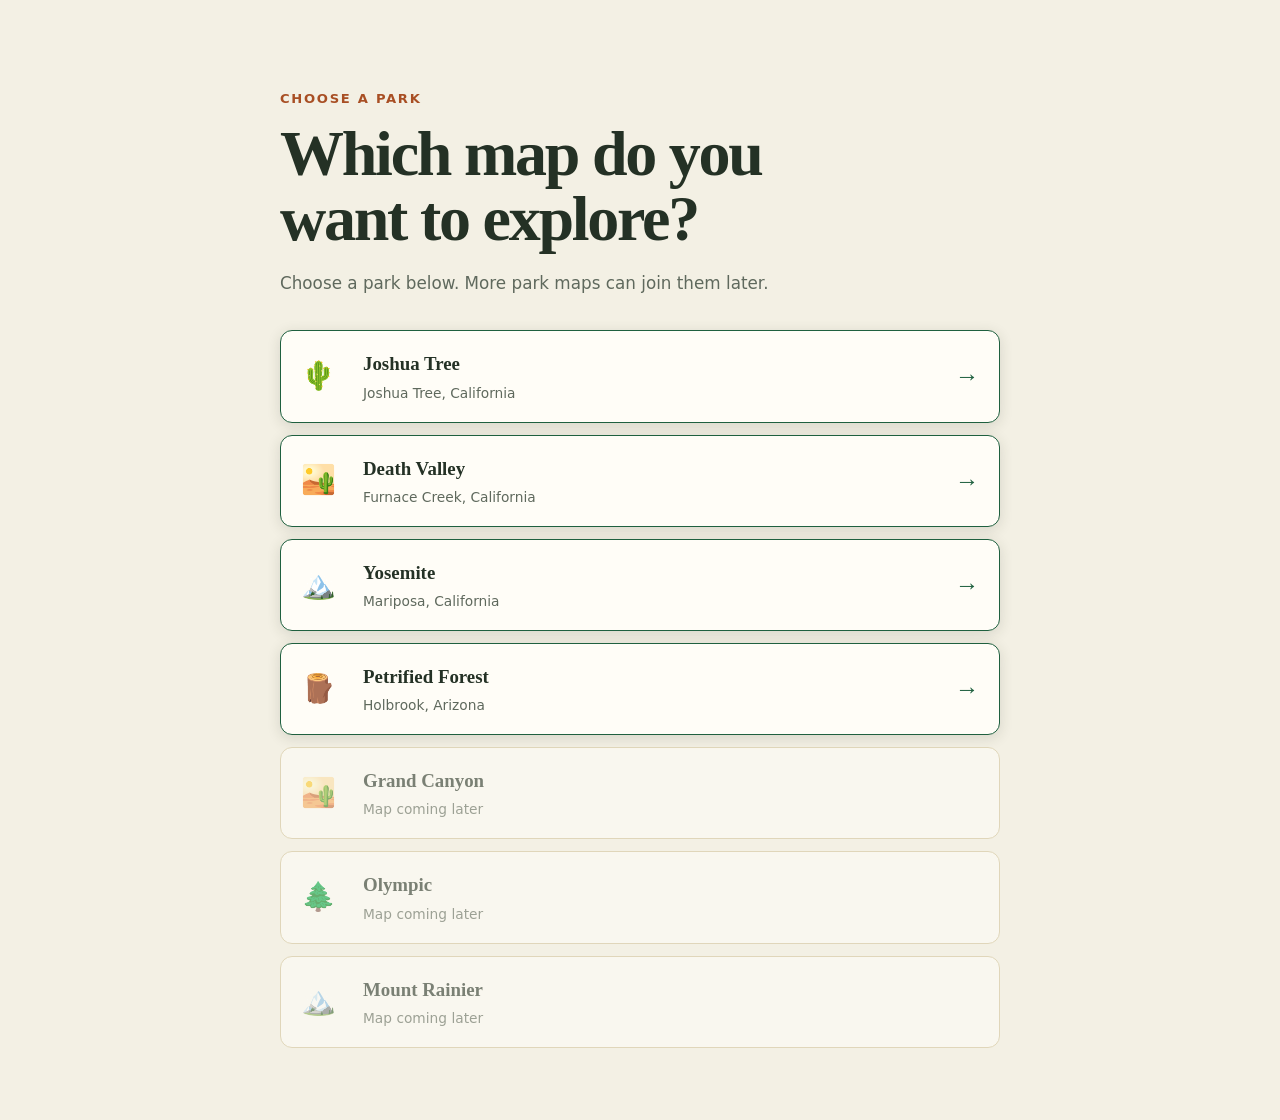
==== commit db1f4ee5: "Update national-park-maps (Joshua Tree rebuilt to 20/20, Yosemite and Petrified Forest added, Where-" ====
--- a/national-park-maps.html
+++ b/national-park-maps.html
@@ -1,22 +1,659 @@
-<!doctype html>
-<html lang="en"><head>
-<meta charset="utf-8"><meta name="viewport" content="width=device-width,initial-scale=1"><meta name="theme-color" content="#f5f2e9">
-<meta name="description" content="Plan your first day in Joshua Tree, Death Valley, Petrified Forest, Yosemite, Sequoia, and Kings Canyon with connected maps, optional place facts, and saved stops.">
-<title>Park Days — National Park Maps</title><link rel="icon" href="data:,"><link rel="stylesheet" href="maps.css"><script src="parks.js" defer></script><script src="new-parks.js" defer></script><script src="sierra-parks.js" defer></script><script src="place-details.js" defer></script><script src="planning.js" defer></script><script src="maps.js" defer></script>
-</head><body>
-<a class="skip" href="#explore">Skip to the map and places</a>
-<header class="masthead"><a href="#joshua-tree" class="brand"><span class="brand-mark" aria-hidden="true">✳</span> PARK DAYS <span class="brand-sub">A little planning. A lot of wonder.</span></a><nav id="park-navigation" aria-label="Choose a national park"></nav></header>
-<main>
-<section class="intro" aria-labelledby="park-title"><div><p class="eyebrow" id="park-kicker"></p><h1 id="park-title"></h1><p class="park-location"><a id="park-location" target="_blank" rel="noopener"></a><span>Nearby entrance town</span></p><p class="lead" id="park-description"></p></div><div class="intro-note"><span class="sun" aria-hidden="true">☼</span><p><strong>Your first day, made simpler.</strong><br>Pick a few stops. Follow the connections.<br>Leave room to explore.</p></div></section>
-<div class="conditions"><span aria-hidden="true">↗</span><p id="condition-summary"></p><a id="conditions-link" target="_blank" rel="noopener">Check NPS conditions ↗</a></div><p id="park-specific-note" class="park-specific-note" hidden></p>
-<section class="explorer" id="explore" aria-label="Map and trip planner">
-<div class="map-column"><div class="map-toolbar"><div><p class="eyebrow">THE LAY OF THE LAND</p><h2>One park. One connected map.</h2></div><button type="button" class="quiet" id="fullscreen">Expand map ⤢</button></div><div id="map-regions" class="region-controls" aria-label="Zoom to an area"></div><label class="quick-filter" for="quick-filter">Find on the map <select id="quick-filter"><option value="all">All places</option><option value="entrance">Entrances / access only</option><option value="campground">Campgrounds only</option><option value="viewpoint">Viewpoints only</option><option value="sight">Sights only</option><option value="trail">Walks / trailheads only</option><option value="visitor">Visitor centers / services only</option><option value="custom" hidden>Custom categories</option></select></label>
-<div class="map-frame" id="map-frame"><svg id="park-map" viewBox="0 0 1200 1100" tabindex="0" role="group" aria-label="Interactive park map. Arrow keys pan; plus and minus zoom; zero resets."><title id="map-title"></title></svg><div class="map-controls" aria-label="Map controls"><button id="zoom-in" type="button" aria-label="Zoom in">+</button><button id="zoom-out" type="button" aria-label="Zoom out">−</button><button id="reset-map" type="button" aria-label="Show the whole park">⌂</button></div><div class="north" aria-hidden="true">↑<span>N</span></div><p class="map-caption">Connected planning map · layout simplified</p></div>
-<p class="map-help">Drag to move · pinch or scroll to zoom · tap a symbol for details.<br>On phones, match a numbered symbol to the full names below the map. Fine lines connect spaced-out symbols to their locations.</p><div class="legend" id="legend" aria-label="Filter places by category"></div><div class="road-key"><span><i class="line paved"></i> Road</span><span><i class="line rough"></i> Rough / unpaved</span><span><i class="line trail"></i> Walking trail</span><span id="shuttle-key" hidden><i class="line shuttle"></i> Shuttle access</span><span><i class="line route"></i> Your planned route</span></div>
-<section id="place-detail" class="place-detail" aria-labelledby="detail-title" aria-live="polite"></section></div>
-<aside class="planner" aria-label="Build your day"><p class="eyebrow">LESS GUESSING. MORE EXPLORING.</p><h2>Make it your day.</h2><p class="muted">Start with a route, then make it yours.</p><label for="route-choice">Choose a starting route</label><select id="route-choice"></select><p class="route-description" id="route-description"></p><div class="day-options"><div><label for="day-budget">Time in the park</label><select id="day-budget"><option value="240">4 hours</option><option value="360" selected>6 hours</option><option value="480">8 hours</option><option value="600">10 hours</option></select></div><div><label for="break-time">Food &amp; breaks</label><select id="break-time"><option value="30">30 minutes</option><option value="45" selected>45 minutes</option><option value="60">1 hour</option><option value="90">1½ hours</option></select></div></div><div class="trip-totals" id="trip-totals" aria-live="polite"></div><p id="budget-status" class="budget-status" role="status"></p><ol id="trip-stops" class="trip-stops" aria-label="Planned stops in order"></ol><p id="trip-note" class="small muted"></p><div class="planner-actions"><button type="button" id="print-plan" class="primary">Print / save trip</button><button type="button" id="clear-plan" class="quiet">Clear stops</button></div><p class="small muted" id="save-status">Your stops are saved on this device.</p></aside>
+<!DOCTYPE html>
+<html lang="en"><head><meta charset="utf-8"><meta name="viewport" content="width=device-width,initial-scale=1">
+<meta name="color-scheme" content="light dark"><link rel="icon" href="data:,">
+<title>Joshua Tree National Park — Interactive Map</title>
+
+<style>
+*{box-sizing:border-box;margin:0;padding:0}
+:root{--bg:#f6f4ec;--ink:#22301f;--muted:#6b7263;--card:#fff;--green:#1d5c3f}
+body{font-family:Georgia,'Times New Roman',serif;background:var(--bg);color:var(--ink);line-height:1.6}
+.wrap{max-width:1080px;margin:0 auto;padding:0 20px}
+header.hero{background:linear-gradient(135deg,#122b1d,#1d5c3f 60%,#2f7a4d);color:#f4efe2;padding:56px 0 48px;text-align:center}
+header.hero h1{font-size:2.6rem;letter-spacing:.5px}
+header.hero p{opacity:.9;margin-top:8px;font-size:1.05rem}
+.counter{margin-top:14px;display:inline-block;background:rgba(255,255,255,.15);padding:6px 18px;border-radius:999px;font-size:.95rem}
+.controls{display:flex;gap:12px;flex-wrap:wrap;justify-content:center;margin:28px 0}
+.controls input,.controls select{font-family:inherit;font-size:1rem;padding:10px 14px;border:2px solid #cfc9b4;border-radius:10px;background:#fff}
+.controls input{min-width:260px}
+.grid{display:grid;grid-template-columns:repeat(auto-fill,minmax(260px,1fr));gap:18px;padding-bottom:60px}
+.card{background:var(--card);border-radius:14px;overflow:hidden;box-shadow:0 2px 10px rgba(0,0,0,.07);text-decoration:none;color:inherit;display:flex;flex-direction:column;transition:transform .12s}
+.card:hover{transform:translateY(-3px)}
+.card .band{height:86px;display:flex;align-items:flex-end;padding:10px 14px;color:#fff;font-size:1.7rem}
+.card .body{padding:14px 16px 16px;flex:1;display:flex;flex-direction:column}
+.card h2{font-size:1.15rem;line-height:1.3}
+.card .states{color:var(--muted);font-size:.85rem;margin:4px 0 8px}
+.card p.desc{font-size:.92rem;color:#3c4438;flex:1}
+.card .foot{display:flex;justify-content:space-between;align-items:center;margin-top:12px;font-size:.85rem}
+.badge{font-size:.75rem;background:#eef3ea;color:var(--green);padding:3px 10px;border-radius:999px}
+.visited-tag{font-size:.75rem;color:#8a6d1f}
+footer{border-top:1px solid #ddd6bd;padding:24px 0 40px;text-align:center;color:var(--muted);font-size:.9rem}
+footer a{color:var(--green)}
+/* park page */
+.park-hero{color:#fff;padding:52px 0 40px}
+.park-hero h1{font-size:2.2rem}
+.park-hero .states{opacity:.9;margin-top:6px}
+.park-body{max-width:760px;margin:0 auto;padding:34px 20px 60px}
+.park-body p.lead{font-size:1.15rem}
+.chips{margin:22px 0;display:flex;flex-wrap:wrap;gap:8px}
+.chip{background:#e9efe4;color:#2c4a33;font-size:.82rem;padding:5px 12px;border-radius:999px}
+.btnrow{display:flex;gap:12px;flex-wrap:wrap;margin:26px 0}
+.btn{font-family:inherit;font-size:1rem;padding:10px 20px;border-radius:10px;border:2px solid var(--green);cursor:pointer;text-decoration:none;display:inline-block}
+.btn.primary{background:var(--green);color:#fff}
+.btn.ghost{background:transparent;color:var(--green)}
+.pagenav{display:flex;justify-content:space-between;margin-top:40px;gap:12px}
+.pagenav a{color:var(--green);text-decoration:none}
+.back{display:inline-block;margin:22px 0 0;color:var(--green)}
+.visit-btn.done{background:#8a6d1f;border-color:#8a6d1f;color:#fff}
+.empty{grid-column:1/-1;text-align:center;color:var(--muted);padding:40px;font-size:1.1rem}
+
+
+
+
+
+
+#mapwrap{position:relative;background:#e9dcae;border-radius:14px;box-shadow:0 2px 12px rgba(0,0,0,.12);overflow:hidden;touch-action:none}
+#jtmap{display:block;width:100%;height:72vh;min-height:420px;cursor:grab}
+#jtmap.dragging{cursor:grabbing}
+.pin{cursor:pointer}
+.pin.sel circle{stroke-width:6}
+.zoomctl{position:absolute;top:12px;left:12px;display:flex;flex-direction:column;gap:6px;z-index:5}
+.zoomctl button{width:38px;height:38px;font-size:20px;border:2px solid #8a7a55;border-radius:9px;background:#fffdf4;cursor:pointer;color:#3a3226}.zoomctl button.wide{width:auto;padding:0 14px;font-size:15px;font-weight:bold}
+.legendbox{background:#fffdf4;border:2px solid #d8cba4;border-radius:12px;padding:10px 14px 12px;margin:18px 0 6px}
+.legendbox h4{margin:0 0 8px;font-size:1.05rem}
+.legend2{display:flex;flex-wrap:wrap;gap:8px;margin:0}
+.legend2 .row{display:flex;align-items:center;gap:7px;background:#fff;border:2px solid #d8cba4;border-radius:999px;padding:5px 12px 5px 6px;font-size:.88rem;cursor:pointer}
+.legend2 .row.off{opacity:.35}
+.legend2 .sym{width:26px;height:26px;border-radius:50%;background:#fff;border:2.5px solid #333;display:flex;align-items:center;justify-content:center;font-size:14px}
+#detail{background:#fff;border:2px solid #d8cba4;border-radius:12px;padding:14px 18px;margin:6px 0 26px;min-height:74px}
+#detail h3{font-size:1.15rem}
+#detail .dcat{font-size:.85rem;color:#6b7263;margin-bottom:4px}
+.fun{margin-top:10px}
+.rec{margin-top:8px;padding:8px 12px;border-radius:8px}
+.rec.yes{background:#e6f4ea}
+.rec.no{background:#fdecea}
+.index-heading{margin:22px 0 8px;font-size:1.3rem}
+.spotindex{display:flex;flex-wrap:wrap;gap:8px;margin:0 0 18px}
+.spotindex a{display:flex;align-items:center;gap:7px;background:#fff;border:2px solid #d8cba4;border-radius:999px;padding:5px 12px;text-decoration:none;color:inherit;font-size:.88rem}
+.spotindex a:hover{background:#f3efe2}
+.details-heading{margin:34px 0 4px;font-size:1.5rem}
+.details-sub{color:#6b7263;margin:0 0 14px}
+.spotcard{background:#fff;border:2px solid #d8cba4;border-radius:12px;padding:14px 18px;margin:10px 0;scroll-margin-top:12px}
+.spotcard h3{font-size:1.15rem}
+.spotcard .dcat{font-size:.85rem;color:#6b7263;margin-bottom:4px}
+.hint{text-align:center;color:#6b7263;font-size:.92rem;margin:10px 0 6px}
+.stylednote{text-align:center;color:#8a8272;font-size:.82rem;margin:0 0 26px}
+
+
+
+
+
+
+.secnav{display:flex;gap:10px;flex-wrap:wrap;margin:16px 0 4px}
+.secnav button{display:inline-block;background:#1d5c3f;color:#fff;border:0;font:inherit;font-weight:bold;padding:9px 20px;border-radius:999px;font-size:1rem;cursor:pointer}
+.secnav button:hover,.secnav button:focus-visible{background:#2f7a4d}
+.secnav button:focus-visible{outline:3px solid color-mix(in srgb,var(--green) 32%,transparent);outline-offset:2px}
+.mapsec{margin:30px 0 8px;scroll-margin-top:16px}
+.mapsec h2{font-size:1.6rem;margin:0 0 4px}
+.secsub{color:#6b7263;margin:0 0 10px}
+.secmap{position:relative;background:#e9dcae;border-radius:14px;box-shadow:0 2px 12px rgba(0,0,0,.12);overflow:hidden}
+.secmap svg{display:block;width:100%;height:auto}
+.seclabel{position:absolute;transform:translate(-50%,-50%);background:rgba(255,253,244,.95);border:1.5px solid #8a7a55;border-radius:999px;padding:2px 10px;font-size:14px;font-weight:600;color:#3a3226;white-space:nowrap;box-shadow:0 1px 3px rgba(0,0,0,.2);pointer-events:none}
+.secchips{display:flex;flex-wrap:wrap;gap:8px;margin:12px 0 4px}
+.secchips a{display:flex;align-items:center;gap:7px;background:#fff;border:2px solid #d8cba4;border-radius:999px;padding:5px 12px;text-decoration:none;color:inherit;font-size:.88rem}
+.secchips a:hover{background:#f3efe2}
+.pin{cursor:pointer}
+.pin.sel circle{stroke-width:6}
+
+.backbtn{display:inline-block;background:#1d5c3f;color:#fff;text-decoration:none;font-weight:bold;padding:9px 20px;border-radius:999px;margin:4px 0 14px}
+.backbtn:hover{background:#2f7a4d}
+
+:root{
+  color-scheme:light dark;
+  --bg:#f3f0e4;--ink:#243125;--muted:#5f695d;--card:#fffdf7;--green:#1f603f;
+  --sand:#e9dcae;--line:#d3c59c;--soft:#e9efe4;--rust:#a84f24;--shadow:rgba(45,52,38,.14);
+}
+body{min-width:0;background:var(--bg);color:var(--ink);font-family:Georgia,'Times New Roman',serif}
+.view{display:none;min-height:100vh}.view.active{display:block}
+.map-empty{max-width:760px;margin:0 auto;padding:34px 20px 72px}
+.map-empty-panel{min-height:360px;display:grid;place-items:center;text-align:center;background:var(--sand);border:2px dashed var(--line);border-radius:14px;padding:28px;color:var(--muted)}
+.map-empty-panel strong{display:block;color:var(--ink);font-size:1.35rem;margin-bottom:6px}
+.hub-wrap{width:min(760px,100%);margin:0 auto;padding:clamp(44px,8vw,88px) 20px 72px}
+.hub-intro{max-width:620px;margin-bottom:34px}
+.hub-kicker{font-family:ui-sans-serif,system-ui,sans-serif;font-size:.82rem;font-weight:800;letter-spacing:.13em;text-transform:uppercase;color:var(--rust);margin:0 0 12px}
+.hub-intro h1{font-size:clamp(2.25rem,7vw,4rem);line-height:1.02;letter-spacing:-.035em;margin:0 0 18px;max-width:700px}
+.hub-intro p:last-child{font-family:ui-sans-serif,system-ui,sans-serif;color:var(--muted);font-size:1.05rem;max-width:520px}
+.park-list{display:grid;gap:12px}
+.park-choice{font:inherit;width:100%;display:grid;grid-template-columns:48px 1fr auto;gap:14px;align-items:center;text-align:left;padding:18px 20px;border:1px solid var(--line);border-radius:12px;background:var(--card);color:var(--ink);box-shadow:0 3px 14px var(--shadow);text-decoration:none}
+.park-choice strong{display:block;font-size:1.18rem}.park-choice small{display:block;font-family:ui-sans-serif,system-ui,sans-serif;color:var(--muted);font-size:.86rem;margin-top:2px}
+.park-choice .park-icon{font-size:1.75rem}.park-choice .arrow{font-size:1.5rem;color:var(--green)}
+.park-choice.ready{border-color:var(--green);cursor:pointer}.park-choice.ready:hover,.park-choice.ready:focus-visible{background:var(--soft);outline:3px solid color-mix(in srgb,var(--green) 28%,transparent);outline-offset:2px}
+.park-choice:disabled{box-shadow:none;opacity:.58;cursor:not-allowed}
+header.hero{background:#173c2a;color:#f9f5e8} header.hero h1{letter-spacing:-.02em}
+.backbtn,.secnav button{background:var(--green)}
+.legendbox,#detail,.spotcard,.legend2 .row,.spotindex a,.secchips a{background:var(--card);border-color:var(--line)}
+.secmap{background:var(--sand);box-shadow:0 2px 12px var(--shadow)}
+.seclabel{background:color-mix(in srgb,var(--card) 94%,transparent);color:#302b21;border-color:#887a55}
+footer{border-top-color:var(--line)}
+@media(max-width:560px){
+  .wrap{padding-left:14px;padding-right:14px}.hub-wrap{padding-left:16px;padding-right:16px}
+  .hub-intro h1{font-size:2.4rem}.park-choice{padding:15px 14px;grid-template-columns:40px 1fr auto}
+  .legend2,.spotindex,.secchips{display:grid;grid-template-columns:1fr 1fr}.legend2 .row,.spotindex a,.secchips a{border-radius:10px;padding:8px;font-size:.79rem;min-width:0}
+  .secnav{display:grid;grid-template-columns:1fr 1fr}.secnav button{text-align:center;border-radius:9px;padding:10px 8px}
+  .mapsec h2{font-size:1.45rem}.seclabel{font-size:11px;padding:1px 5px}
+  .spotcard{padding:14px}.spotcard p{font-size:.95rem}
+}
+@media(max-width:370px){.legend2,.spotindex,.secchips{grid-template-columns:1fr}.hub-intro h1{font-size:2rem}}
+@media(prefers-reduced-motion:reduce){html{scroll-behavior:auto!important}*{transition:none!important}}
+@media(prefers-color-scheme:dark){
+  :root{--bg:#172018;--ink:#edf1e7;--muted:#bdc8b7;--card:#222e23;--green:#7fc391;--sand:#4d4936;--line:#596553;--soft:#2d3b2f;--rust:#f2a171;--shadow:rgba(0,0,0,.28)}
+  header.hero{background:#102b1d}.backbtn,.secnav button{background:#2f754b;color:#fff}
+  .seclabel{background:rgba(245,241,223,.94);color:#302b21;border-color:#8a7a55}
+  .legend2 .sym{background:#fff;color:#222}.rec.yes{background:#26432f}.rec.no{background:#4a2928}
+  .stylednote{color:#b8b8aa}.details-sub,.secsub,.hint,#detail .dcat,.spotcard .dcat{color:var(--muted)}
+}
+
+/* Death Valley map */
+.dv-hero{padding:34px 0 26px;background:#67351f!important}.dv-hero h1{font-size:2rem}
+.dv-body{padding-top:24px;padding-bottom:56px}
+.dv-legend .row{font:inherit;color:inherit;text-align:left}
+.dv-legend .row[aria-pressed="false"]{opacity:.38}
+.dv-secmap{background:#e7c98c}
+.dv-secmap svg{display:block;width:100%;height:auto}
+.dv-seclabel{position:absolute;transform:translate(-50%,-50%);background:rgba(255,253,247,.96);border:1.5px solid #8a6a42;border-radius:999px;padding:2px 9px;font-size:13px;font-weight:700;color:#3d2c1f;white-space:nowrap;box-shadow:0 1px 3px rgba(0,0,0,.18);pointer-events:none}
+.dv-pin{cursor:pointer;outline:none}.dv-pin.sel circle:nth-child(2),.dv-pin:focus-visible circle:nth-child(2){stroke-width:7}
+#dv-detail{background:var(--card);border:2px solid var(--line);border-radius:12px;padding:14px 18px;margin:8px 0 26px;min-height:78px}
+#dv-detail .dcat{font-size:.85rem;color:var(--muted);margin-bottom:4px}
+.stylednote a{color:var(--green)}
+@media(max-width:560px){.dv-seclabel{font-size:10px;padding:1px 4px}.dv-mapsec .secsub{font-size:.91rem}}
+@media(prefers-color-scheme:dark){.dv-secmap{background:#51422f}.dv-seclabel{background:rgba(255,247,230,.95);color:#3d2c1f}.dv-hero{background:#492515!important}}
+
+/* Rubric 2 additions: visit facts, trip combos, park info footer */
+.visit{margin-top:8px}
+.combo{background:var(--card);border:2px solid var(--line);border-radius:12px;padding:14px 18px;margin:10px 0}
+.combo h3{font-size:1.12rem;margin-bottom:2px}
+.combo .route{font-weight:bold;margin:4px 0}
+.combo .total{color:var(--muted);font-size:.92rem;margin:2px 0 6px}
+.parkfoot{background:var(--card);border:2px solid var(--line);border-radius:12px;padding:16px 18px;margin:26px 0 6px}
+.parkfoot h2{font-size:1.25rem;margin:0 0 8px}
+.parkfoot p{margin:6px 0}
+.parkfoot a{color:var(--green);font-weight:bold}
+
+/* Death Valley page (from death-valley-map.html, Rubric 2) — scoped to the DV view */
+#deathValleyView{background:#fdf6e9;color:#2b2118}
+#deathValleyView footer{color:#5f695d;border-top-color:#ddd6bd}
+#deathValleyView .dvn-body{max-width:744px;font-family:-apple-system,"Segoe UI",Roboto,Arial,sans-serif;line-height:1.45;padding-top:24px;padding-bottom:40px}
+#deathValleyView .dvn-body h2{font-size:20px;margin:22px 0 4px}
+#deathValleyView .dvn-body h3{font-size:16.5px;margin:0 0 6px}
+#deathValleyView .dvn-body p{margin:6px 0}
+#deathValleyView .dvn-body .note{color:#5c4a33;font-size:14px}
+#deathValleyView .dvn-body .heat{background:#fde8e8;border:1.5px solid #dc2626;border-radius:12px;padding:10px 12px;font-size:14.5px}
+#deathValleyView .dvn-body .navchips{display:flex;flex-wrap:wrap;gap:8px;margin:12px 0}
+#deathValleyView .dvn-body .navchips a{background:#fffdf7;border:1.5px solid #c9a86a;border-radius:999px;padding:7px 12px;text-decoration:none;color:#2b2118;font-weight:600;font-size:14px}
+#deathValleyView .dvn-body .legend{background:#fffdf7;border:1.5px solid #e3d3ae;border-radius:12px;padding:10px 12px}
+#deathValleyView .dvn-body .legrow{display:inline-flex;align-items:center;gap:6px;margin:3px 6px 3px 0;background:#fdf6e9;border:1.5px solid #e3d3ae;border-radius:999px;padding:5px 10px;font:inherit;font-size:14px;font-weight:600;color:inherit;cursor:pointer}
+#deathValleyView .dvn-body .legrow .dot{display:inline-flex;align-items:center;justify-content:center;width:22px;height:22px;border-radius:50%;border:2.2px solid;background:#fffdf7;font-size:12px}
+#deathValleyView .dvn-body .legrow.off{opacity:.35}
+#deathValleyView .dvn-body .secmapwrap{margin-top:10px}
+#deathValleyView .dvn-body .secsub{color:#5c4a33;font-size:14px;margin-top:0}
+#deathValleyView .dvn-body .mapscroll{overflow-x:auto;-webkit-overflow-scrolling:touch;padding-bottom:4px}
+#deathValleyView .dvn-body .mapbox{position:relative;width:460px;height:400px;margin:0 auto;background:linear-gradient(180deg,#f3e3c2,#ecd9ae);border:1.5px solid #c9a86a;border-radius:14px;overflow:hidden}
+#deathValleyView .dvn-body .mapbox svg{position:absolute;left:0;top:0;width:460px;height:400px}
+#deathValleyView .dvn-body .north{position:absolute;right:8px;top:8px;background:#fffdf7cc;border:1.5px solid #c9a86a;border-radius:8px;padding:2px 8px;font-weight:700;font-size:13px}
+#deathValleyView .dvn-body .lab{position:absolute;background:#fffdf7;border:1.6px solid #8a6d3b;border-radius:999px;padding:3px 9px;font-size:13px;font-weight:700;color:#2b2118;text-decoration:none;white-space:nowrap}
+#deathValleyView .dvn-body .roadlab{position:absolute;background:#efe3c8;border:1.2px dashed #9a7b4f;border-radius:6px;padding:1px 6px;font-size:11.5px;font-weight:700;color:#6b5322;white-space:nowrap}
+#deathValleyView .dvn-body .roadlab.closed{background:#fde8e8;border-color:#dc2626;color:#991b1b}
+#deathValleyView .dvn-body .card{display:block;background:#fffdf7;border:1.5px solid #e3d3ae;border-left:6px solid #c9a86a;border-radius:12px;padding:12px 14px;margin:10px 0;box-shadow:none;color:inherit;text-decoration:none}
+#deathValleyView .dvn-body .card:hover{transform:none}
+#deathValleyView .dvn-body .card.cat-sight{border-left-color:#d97706}
+#deathValleyView .dvn-body .card.cat-view{border-left-color:#0284c7}
+#deathValleyView .dvn-body .card.cat-camp{border-left-color:#16a34a}
+#deathValleyView .dvn-body .card.cat-visitor{border-left-color:#7c3aed}
+#deathValleyView .dvn-body .card.cat-trail{border-left-color:#b91c1c}
+#deathValleyView .dvn-body .visit{margin:4px 0 8px}
+#deathValleyView .dvn-body .chip{display:inline-block;background:#fdf6e9;border:1.3px solid #e3d3ae;border-radius:8px;padding:3px 8px;font-size:12.8px;font-weight:600;margin:2px 2px 2px 0;color:#2b2118}
+#deathValleyView .dvn-body .combo{background:#eef6ee;border:1.5px solid #9fc49f;border-radius:12px;padding:12px 14px;margin:10px 0}
+#deathValleyView .dvn-body .combo h3{margin-bottom:2px}
+#deathValleyView .dvn-body .index{columns:2;column-gap:24px;padding-left:18px}
+#deathValleyView .dvn-body .index li{margin:3px 0;font-size:14.5px}
+#deathValleyView .dvn-body .foot{background:#fffdf7;border:1.5px solid #e3d3ae;border-radius:12px;padding:12px 14px;margin-top:22px;font-size:14.5px}
+#deathValleyView .dvn-body .flash{outline:3px solid #d97706}
+@media(max-width:500px){#deathValleyView .dvn-body .index{columns:1}}
+/* Yosemite page (from yosemite-map.html, Rubric 2) — scoped to the Yosemite view */
+#yosemiteView{background:#f2f7f0;color:#22301f}
+#yosemiteView footer{color:#4a5d43;border-top-color:#c4d6b8}
+#yosemiteView .dvn-body{max-width:744px;font-family:-apple-system,"Segoe UI",Roboto,Arial,sans-serif;line-height:1.45;padding-top:24px;padding-bottom:40px}
+#yosemiteView .dvn-body h2{font-size:20px;margin:22px 0 4px}
+#yosemiteView .dvn-body h3{font-size:16.5px;margin:0 0 6px}
+#yosemiteView .dvn-body p{margin:6px 0}
+#yosemiteView .dvn-body .note{color:#4a5d43;font-size:14px}
+#yosemiteView .dvn-body .navchips{display:flex;flex-wrap:wrap;gap:8px;margin:12px 0}
+#yosemiteView .dvn-body .navchips a{background:#fffdf7;border:1.5px solid #8fae7f;border-radius:999px;padding:7px 12px;text-decoration:none;color:#22301f;font-weight:600;font-size:14px}
+#yosemiteView .dvn-body .legend{background:#fffdf7;border:1.5px solid #c4d6b8;border-radius:12px;padding:10px 12px}
+#yosemiteView .dvn-body .legrow{display:inline-flex;align-items:center;gap:6px;margin:3px 6px 3px 0;background:#f2f7f0;border:1.5px solid #c4d6b8;border-radius:999px;padding:5px 10px;font:inherit;font-size:14px;font-weight:600;color:inherit;cursor:pointer}
+#yosemiteView .dvn-body .legrow .dot{display:inline-flex;align-items:center;justify-content:center;width:22px;height:22px;border-radius:50%;border:2.2px solid;background:#fffdf7;font-size:12px}
+#yosemiteView .dvn-body .legrow.off{opacity:.35}
+#yosemiteView .dvn-body .secmapwrap{margin-top:10px}
+#yosemiteView .dvn-body .secsub{color:#4a5d43;font-size:14px;margin-top:0}
+#yosemiteView .dvn-body .mapscroll{overflow-x:auto;-webkit-overflow-scrolling:touch;padding-bottom:4px}
+#yosemiteView .dvn-body .mapbox{position:relative;width:460px;height:400px;margin:0 auto;background:linear-gradient(180deg,#d9e8cf,#c8dfc0);border:1.5px solid #8fae7f;border-radius:14px;overflow:hidden}
+#yosemiteView .dvn-body .mapbox svg{position:absolute;left:0;top:0;width:460px;height:400px}
+#yosemiteView .dvn-body .north{position:absolute;right:8px;top:8px;background:#fffdf7cc;border:1.5px solid #8fae7f;border-radius:8px;padding:2px 8px;font-weight:700;font-size:13px}
+#yosemiteView .dvn-body .lab{position:absolute;background:#fffdf7;border:1.6px solid #5c7a4d;border-radius:999px;padding:3px 9px;font-size:13px;font-weight:700;color:#22301f;text-decoration:none;white-space:nowrap}
+#yosemiteView .dvn-body .roadlab{position:absolute;background:#eef5e9;border:1.2px dashed #7a9a6a;border-radius:6px;padding:1px 6px;font-size:11.5px;font-weight:700;color:#3d5a31;white-space:nowrap}
+#yosemiteView .dvn-body .card{display:block;background:#fffdf7;border:1.5px solid #c4d6b8;border-left:6px solid #8fae7f;border-radius:12px;padding:12px 14px;margin:10px 0;box-shadow:none;color:inherit;text-decoration:none}
+#yosemiteView .dvn-body .card:hover{transform:none}
+#yosemiteView .dvn-body .card.cat-sight{border-left-color:#d97706}
+#yosemiteView .dvn-body .card.cat-view{border-left-color:#0284c7}
+#yosemiteView .dvn-body .card.cat-camp{border-left-color:#16a34a}
+#yosemiteView .dvn-body .card.cat-visitor{border-left-color:#7c3aed}
+#yosemiteView .dvn-body .card.cat-trail{border-left-color:#b91c1c}
+#yosemiteView .dvn-body .visit{margin:4px 0 8px}
+#yosemiteView .dvn-body .chip{display:inline-block;background:#f2f7f0;border:1.3px solid #c4d6b8;border-radius:8px;padding:3px 8px;font-size:12.8px;font-weight:600;margin:2px 2px 2px 0;color:#22301f}
+#yosemiteView .dvn-body .combo{background:#eef6ee;border:1.5px solid #9fc49f;border-radius:12px;padding:12px 14px;margin:10px 0}
+#yosemiteView .dvn-body .combo h3{margin-bottom:2px}
+#yosemiteView .dvn-body .index{columns:2;column-gap:24px;padding-left:18px}
+#yosemiteView .dvn-body .index li{margin:3px 0;font-size:14.5px}
+#yosemiteView .dvn-body .foot{background:#fffdf7;border:1.5px solid #c4d6b8;border-radius:12px;padding:12px 14px;margin-top:22px;font-size:14.5px}
+#yosemiteView .dvn-body .flash{outline:3px solid #d97706}
+@media(max-width:500px){#yosemiteView .dvn-body .index{columns:1}}
+.yo-hero{padding:34px 0 26px;background:#2c4f35!important}.yo-hero h1{font-size:2rem}
+#yosemiteView .dvn-body .where{font-size:15px}
+#yosemiteView .dvn-body .heat{background:#fdf3dd;border:1.5px solid #b45309;border-radius:12px;padding:10px 12px;font-size:14.5px}
+#yosemiteView .dvn-body .lab{transform:translate(0,0)}
+#yosemiteView .dvn-body .est{font-size:13px;color:#6b5322;background:#fdf3dd;border:1px solid #e3c878;border-radius:8px;padding:3px 8px;display:inline-block}
+@media(prefers-color-scheme:dark){.yo-hero{background:#1d3a26!important}}
+/* Petrified Forest page (from petrified-forest-map.html, Rubric 2) — scoped to the Petrified Forest view */
+#petrifiedForestView{background:#fdf6e9;color:#2b2118}
+#petrifiedForestView footer{color:#5f695d;border-top-color:#e3d3ae}
+#petrifiedForestView .dvn-body{max-width:744px;font-family:-apple-system,"Segoe UI",Roboto,Arial,sans-serif;line-height:1.45;padding-top:24px;padding-bottom:40px}
+#petrifiedForestView .dvn-body h2{font-size:20px;margin:22px 0 4px}
+#petrifiedForestView .dvn-body h3{font-size:16.5px;margin:0 0 6px}
+#petrifiedForestView .dvn-body p{margin:6px 0}
+#petrifiedForestView .dvn-body .note{color:#5c4a33;font-size:14px}
+#petrifiedForestView .dvn-body .navchips{display:flex;flex-wrap:wrap;gap:8px;margin:12px 0}
+#petrifiedForestView .dvn-body .navchips a{background:#fffdf7;border:1.5px solid #c9a86a;border-radius:999px;padding:7px 12px;text-decoration:none;color:#2b2118;font-weight:600;font-size:14px}
+#petrifiedForestView .dvn-body .legend{background:#fffdf7;border:1.5px solid #e3d3ae;border-radius:12px;padding:10px 12px}
+#petrifiedForestView .dvn-body .legrow{display:inline-flex;align-items:center;gap:6px;margin:3px 6px 3px 0;background:#fdf6e9;border:1.5px solid #e3d3ae;border-radius:999px;padding:5px 10px;font:inherit;font-size:14px;font-weight:600;color:inherit;cursor:pointer}
+#petrifiedForestView .dvn-body .legrow .dot{display:inline-flex;align-items:center;justify-content:center;width:22px;height:22px;border-radius:50%;border:2.2px solid;background:#fffdf7;font-size:12px}
+#petrifiedForestView .dvn-body .legrow.off{opacity:.35}
+#petrifiedForestView .dvn-body .secmapwrap{margin-top:10px}
+#petrifiedForestView .dvn-body .secsub{color:#5c4a33;font-size:14px;margin-top:0}
+#petrifiedForestView .dvn-body .mapscroll{overflow-x:auto;-webkit-overflow-scrolling:touch;padding-bottom:4px}
+#petrifiedForestView .dvn-body .mapbox{position:relative;width:460px;height:400px;margin:0 auto;background:linear-gradient(180deg,#f3e3c2,#ecd9ae);border:1.5px solid #c9a86a;border-radius:14px;overflow:hidden}
+#petrifiedForestView .dvn-body .mapbox svg{position:absolute;left:0;top:0;width:460px;height:400px}
+#petrifiedForestView .dvn-body .north{position:absolute;right:8px;top:8px;background:#fffdf7cc;border:1.5px solid #c9a86a;border-radius:8px;padding:2px 8px;font-weight:700;font-size:13px}
+#petrifiedForestView .dvn-body .lab{position:absolute;background:#fffdf7;border:1.6px solid #8a6d3b;border-radius:999px;padding:3px 9px;font-size:13px;font-weight:700;color:#2b2118;text-decoration:none;white-space:nowrap}
+#petrifiedForestView .dvn-body .roadlab{position:absolute;background:#efe3c8;border:1.2px dashed #9a7b4f;border-radius:6px;padding:1px 6px;font-size:11.5px;font-weight:700;color:#6b5322;white-space:nowrap}
+#petrifiedForestView .dvn-body .card{display:block;background:#fffdf7;border:1.5px solid #e3d3ae;border-left:6px solid #c9a86a;border-radius:12px;padding:12px 14px;margin:10px 0;box-shadow:none;color:inherit;text-decoration:none}
+#petrifiedForestView .dvn-body .card:hover{transform:none}
+#petrifiedForestView .dvn-body .card.cat-sight{border-left-color:#d97706}
+#petrifiedForestView .dvn-body .card.cat-view{border-left-color:#0284c7}
+#petrifiedForestView .dvn-body .card.cat-camp{border-left-color:#16a34a}
+#petrifiedForestView .dvn-body .card.cat-visitor{border-left-color:#7c3aed}
+#petrifiedForestView .dvn-body .card.cat-trail{border-left-color:#b91c1c}
+#petrifiedForestView .dvn-body .visit{margin:4px 0 8px}
+#petrifiedForestView .dvn-body .chip{display:inline-block;background:#fdf6e9;border:1.3px solid #e3d3ae;border-radius:8px;padding:3px 8px;font-size:12.8px;font-weight:600;margin:2px 2px 2px 0;color:#2b2118}
+#petrifiedForestView .dvn-body .combo{background:#eef6ee;border:1.5px solid #9fc49f;border-radius:12px;padding:12px 14px;margin:10px 0}
+#petrifiedForestView .dvn-body .combo h3{margin-bottom:2px}
+#petrifiedForestView .dvn-body .index{columns:2;column-gap:24px;padding-left:18px}
+#petrifiedForestView .dvn-body .index li{margin:3px 0;font-size:14.5px}
+#petrifiedForestView .dvn-body .foot{background:#fffdf7;border:1.5px solid #e3d3ae;border-radius:12px;padding:12px 14px;margin-top:22px;font-size:14.5px}
+#petrifiedForestView .dvn-body .flash{outline:3px solid #d97706}
+@media(max-width:500px){#petrifiedForestView .dvn-body .index{columns:1}}
+.pf-hero{padding:34px 0 26px;background:#6f4520!important}.pf-hero h1{font-size:2rem}
+#petrifiedForestView .dvn-body .where{background:#eef6ee;border:1.5px solid #9fc49f;border-radius:12px;padding:10px 12px;font-size:15px}
+#petrifiedForestView .dvn-body .nocamp{background:#fdf0d5;border:1.5px solid #d97706;border-radius:12px;padding:10px 12px;font-size:14.5px}
+#petrifiedForestView .dvn-body .roadlab.closed{background:#fde8e8;border-color:#dc2626;color:#991b1b}
+#petrifiedForestView .dvn-body .chip.est{background:#fdf0d5;border-color:#d97706}
+@media(prefers-color-scheme:dark){.pf-hero{background:#4a2e15!important}}
+/* Joshua Tree page (from joshua-tree-map.html, GPS rebuild) — scoped to the JT view, jt- namespaced */
+#mapView .jt-body{max-width:744px;font-family:-apple-system,"Segoe UI",Roboto,Arial,sans-serif;color:#2b2118;line-height:1.45;padding-top:24px;padding-bottom:40px}
+#mapView .jt-body h2{font-size:20px;margin:22px 0 4px}
+#mapView .jt-body h3{font-size:16.5px;margin:0 0 6px}
+#mapView .jt-body p{margin:6px 0}
+#mapView .jt-body .jt-note,#mapView .jt-body .note{color:#5c4a33;font-size:14px}
+#mapView .jt-body .jt-where{background:#eef6ee;border:1.5px solid #9fc49f;border-radius:12px;padding:10px 12px;font-size:15px}
+#mapView .jt-body .jt-navchips{display:flex;flex-wrap:wrap;gap:8px;margin:12px 0}
+#mapView .jt-body .jt-navchips a{background:#fffdf7;border:1.5px solid #c9a86a;border-radius:999px;padding:7px 12px;text-decoration:none;color:#2b2118;font-weight:600;font-size:14px}
+#mapView .jt-body .jt-legend{background:#fffdf7;border:1.5px solid #e3d3ae;border-radius:12px;padding:10px 12px}
+#mapView .jt-body .jt-legrow{display:inline-flex;align-items:center;gap:6px;margin:3px 6px 3px 0;background:#fdf6e9;border:1.5px solid #e3d3ae;border-radius:999px;padding:5px 10px;font:inherit;font-size:14px;font-weight:600;color:inherit;cursor:pointer}
+#mapView .jt-body .jt-legrow .jt-dot{display:inline-flex;align-items:center;justify-content:center;width:22px;height:22px;border-radius:50%;border:2.2px solid;background:#fffdf7;font-size:12px}
+#mapView .jt-body .jt-legrow.off{opacity:.35}
+#mapView .jt-body .jt-secmapwrap{margin-top:10px}
+#mapView .jt-body .jt-secsub{color:#5c4a33;font-size:14px;margin-top:0}
+#mapView .jt-body .jt-mapscroll{overflow-x:auto;-webkit-overflow-scrolling:touch;padding-bottom:4px}
+#mapView .jt-body .jt-mapbox{position:relative;width:460px;height:400px;margin:0 auto;background:linear-gradient(180deg,#f3e3c2,#ecd9ae);border:1.5px solid #c9a86a;border-radius:14px;overflow:hidden}
+#mapView .jt-body .jt-mapbox svg{position:absolute;left:0;top:0;width:460px;height:400px}
+#mapView .jt-body .jt-north{position:absolute;right:8px;top:8px;background:#fffdf7cc;border:1.5px solid #c9a86a;border-radius:8px;padding:2px 8px;font-weight:700;font-size:13px}
+#mapView .jt-body .jt-lab{position:absolute;background:#fffdf7;border:1.6px solid #8a6d3b;border-radius:999px;padding:3px 9px;font-size:13px;font-weight:700;color:#2b2118;text-decoration:none;white-space:nowrap}
+#mapView .jt-body .jt-roadlab{position:absolute;background:#efe3c8;border:1.2px dashed #9a7b4f;border-radius:6px;padding:1px 6px;font-size:11.5px;font-weight:700;color:#6b5322;white-space:nowrap}
+#mapView .jt-body .jt-card{display:block;background:#fffdf7;border:1.5px solid #e3d3ae;border-left:6px solid #c9a86a;border-radius:12px;padding:12px 14px;margin:10px 0}
+#mapView .jt-body .jt-card.jt-cat-entrance{border-left-color:#92400e}
+#mapView .jt-body .jt-card.jt-cat-visitor{border-left-color:#7c3aed}
+#mapView .jt-body .jt-card.jt-cat-view{border-left-color:#0284c7}
+#mapView .jt-body .jt-card.jt-cat-camp{border-left-color:#16a34a}
+#mapView .jt-body .jt-card.jt-cat-sight{border-left-color:#d97706}
+#mapView .jt-body .jt-card.jt-cat-trail{border-left-color:#b91c1c}
+#mapView .jt-body .visit{margin:4px 0 8px}
+#mapView .jt-body .chip{display:inline-block;background:#fdf6e9;border:1.3px solid #e3d3ae;border-radius:8px;padding:3px 8px;font-size:12.8px;font-weight:600;margin:2px 2px 2px 0;color:#2b2118}
+#mapView .jt-body .jt-combo{background:#eef6ee;border:1.5px solid #9fc49f;border-radius:12px;padding:12px 14px;margin:10px 0}
+#mapView .jt-body .jt-index{columns:2;column-gap:24px;padding-left:18px}
+#mapView .jt-body .jt-index li{margin:3px 0;font-size:14.5px}
+#mapView .jt-body .jt-foot{background:#fffdf7;border:1.5px solid #e3d3ae;border-radius:12px;padding:12px 14px;margin-top:22px;font-size:14.5px}
+#mapView .jt-body .jt-flash{outline:3px solid #d97706}
+@media(max-width:500px){#mapView .jt-body .jt-index{columns:1}}
+.where-line{font-size:1.02rem;margin:0 0 14px}
+</style></head>
+<body>
+<section id="hubView" class="view active" aria-labelledby="hub-title">
+  <main class="hub-wrap">
+    <div class="hub-intro">
+      <p class="hub-kicker">Choose a park</p>
+      <h1 id="hub-title">Which map do you want to explore?</h1>
+      <p>Choose a park below. More park maps can join them later.</p>
+    </div>
+    <div class="park-list" aria-label="National park maps">
+      <a class="park-choice ready" href="#joshua-tree" data-view="map">
+        <span class="park-icon" aria-hidden="true">🌵</span>
+        <span><strong>Joshua Tree</strong><small>Joshua Tree, California</small></span>
+        <span class="arrow" aria-hidden="true">→</span>
+      </a>
+      <a class="park-choice ready" href="#death-valley" data-view="death-valley">
+        <span class="park-icon" aria-hidden="true">🏜️</span>
+        <span><strong>Death Valley</strong><small>Furnace Creek, California</small></span>
+        <span class="arrow" aria-hidden="true">→</span>
+      </a>
+      <a class="park-choice ready" href="#yosemite" data-view="yosemite">
+        <span class="park-icon" aria-hidden="true">🏔️</span>
+        <span><strong>Yosemite</strong><small>Mariposa, California</small></span>
+        <span class="arrow" aria-hidden="true">→</span>
+      </a>
+      <a class="park-choice ready" href="#petrified-forest" data-view="petrified-forest">
+        <span class="park-icon" aria-hidden="true">🪵</span>
+        <span><strong>Petrified Forest</strong><small>Holbrook, Arizona</small></span>
+        <span class="arrow" aria-hidden="true">→</span>
+      </a>
+      <button class="park-choice" type="button" disabled><span class="park-icon" aria-hidden="true">🏜️</span><span><strong>Grand Canyon</strong><small>Map coming later</small></span></button>
+      <button class="park-choice" type="button" disabled><span class="park-icon" aria-hidden="true">🌲</span><span><strong>Olympic</strong><small>Map coming later</small></span></button>
+      <button class="park-choice" type="button" disabled><span class="park-icon" aria-hidden="true">🏔️</span><span><strong>Mount Rainier</strong><small>Map coming later</small></span></button>
+    </div>
+  </main>
 </section>
-<section class="places-section" aria-labelledby="places-heading"><div class="section-heading"><div><p class="eyebrow">FIND YOUR KIND OF STOP</p><h2 id="places-heading">Good places to begin.</h2></div><label class="search"><span class="sr-only">Search places</span><input id="search" type="search" placeholder="Search a place or road…" autocomplete="off"></label></div><p id="result-count" class="small muted" role="status"></p><div id="place-list" class="place-list"></div></section>
-<section class="fieldnotes" aria-label="Before you go"><div><p class="eyebrow">A FEW FIELD NOTES</p><h2>Go prepared. Stay curious.</h2></div><p id="field-note"></p><p>Save an official offline map before leaving cell coverage. This guide shows connections, not turn-by-turn directions. Visit and drive times are planning estimates, excluding queues and breaks.</p><a id="official-map" target="_blank" rel="noopener">Open the official NPS map ↗</a></section>
-<footer><span class="brand">✳ PARK DAYS</span><p>For first visits &amp; slow discoveries.</p><div id="source-links"></div><p class="small" id="source-date"></p></footer>
-</main></body></html>
+<section id="mapView" class="view" aria-labelledby="map-title">
+<header class="hero" style="padding:34px 0 26px"><div class="wrap">
+<h1 id="map-title" style="font-size:2rem">🌵 Joshua Tree National Park</h1>
+<p class="note">A desert of giant boulders, spiky Joshua trees, and huge night skies. <b>Pins sit at their real GPS positions</b> (see sources at the bottom); roads are simplified. Tap a pin or a name to jump to its card.</p>
+</div></header>
+<main class="wrap jt-body">
+<a class="backbtn" href="#parks" data-view="hub">← Back to the national parks</a>
+<p class="jt-where"><b>Where it is: Joshua Tree, California</b></p>
+
+<div class="jt-navchips">
+<a href="#jt-sec-northwest">Northwest</a><a href="#jt-sec-northeast">Northeast</a><a href="#jt-sec-southwest">Southwest</a><a href="#jt-sec-southeast">Southeast</a><a href="#jt-combos">Trip combos</a><a href="#jt-cards">All 26 spot cards</a>
+</div>
+<div class="jt-legend"><b>Legend</b> — tap a row to hide or show that kind of spot:<br>
+<button type="button" class="jt-legrow" data-cat="entrance" aria-pressed="true"><span class="jt-dot" style="border-color:#92400e">🚪</span> Park entrance (3)</button><button type="button" class="jt-legrow" data-cat="visitor" aria-pressed="true"><span class="jt-dot" style="border-color:#7c3aed">ℹ️</span> Visitor center (3)</button><button type="button" class="jt-legrow" data-cat="view" aria-pressed="true"><span class="jt-dot" style="border-color:#0284c7">🔭</span> Viewpoint (2)</button><button type="button" class="jt-legrow" data-cat="camp" aria-pressed="true"><span class="jt-dot" style="border-color:#16a34a">⛺</span> Campground (7)</button><button type="button" class="jt-legrow" data-cat="sight" aria-pressed="true"><span class="jt-dot" style="border-color:#d97706">🌵</span> Famous sight (8)</button><button type="button" class="jt-legrow" data-cat="trail" aria-pressed="true"><span class="jt-dot" style="border-color:#b91c1c">🥾</span> Trailhead (3)</button>
+<p class="jt-note" style="margin:6px 0 0">Roads: <b>tan line</b> = paved road · <b>dashed</b> = dirt road.</p>
+<p class="jt-note" style="margin:4px 0 0">On each spot card: <b>⏱</b> = Time needed · <b>🥾</b> = Walking difficulty · <b>⛺</b> = Campground booking.</p></div>
+<section class="jt-secmapwrap" id="jt-sec-northwest"><h2>Northwest</h2><p class="jt-secsub">The crowded middle, the north campgrounds, and the west side. · 12 spots</p><div class="jt-mapscroll"><div class="jt-mapbox"><svg viewBox="0 0 460 400" role="img" aria-label="Map of the Northwest part of Joshua Tree National Park"><polyline points="135.9,64.4 194.1,122.8 196.4,138.8 197.2,139.0 202.3,143.8 207.8,132.6 213.1,129.8 256.8,137.4 258.6,133.2 282.0,115.1 272.2,75.5" stroke="#9a7b4f" stroke-width="5" fill="none" stroke-linecap="round" opacity="0.85"/><polyline points="282.0,115.1 282.3,130.2 284.5,141.8 285.2,141.4 336.2,185.2 399.1,311.9 405.7,314.3 411.8,364.3" stroke="#9a7b4f" stroke-width="5" fill="none" stroke-linecap="round" opacity="0.85"/><polyline points="196.4,138.8 192.9,162.5 183.1,184.3" stroke="#9a7b4f" stroke-width="5" fill="none" stroke-linecap="round" opacity="0.85"/><polyline points="48.2,43.1 61.6,79.2" stroke="#9a7b4f" stroke-width="5" fill="none" stroke-linecap="round" opacity="0.85"/><polyline points="202.4,36.3 199.2,63.6" stroke="#9a7b4f" stroke-width="5" fill="none" stroke-linecap="round" opacity="0.85"/><polyline points="192.9,162.5 198.9,167.0" stroke="#b08954" stroke-width="3.5" fill="none" stroke-dasharray="7 5" stroke-linecap="round"/><line x1="135.9" y1="64.4" x2="135.9" y2="50.0" stroke="#8a6d3b" stroke-width="1.4"/><line x1="106.3" y1="35.7" x2="106.3" y2="185.5" stroke="#8a6d3b" stroke-width="1.4"/><line x1="61.6" y1="79.2" x2="61.6" y2="219.1" stroke="#8a6d3b" stroke-width="1.4"/><line x1="199.2" y1="63.6" x2="221.5" y2="86.3" stroke="#8a6d3b" stroke-width="1.4"/><line x1="284.5" y1="141.8" x2="284.5" y2="157.3" stroke="#8a6d3b" stroke-width="1.4"/><line x1="258.6" y1="133.2" x2="301.6" y2="133.2" stroke="#8a6d3b" stroke-width="1.4"/><line x1="285.2" y1="141.4" x2="285.2" y2="81.9" stroke="#8a6d3b" stroke-width="1.4"/><line x1="207.1" y1="109.6" x2="180.1" y2="109.6" stroke="#8a6d3b" stroke-width="1.4"/><line x1="194.1" y1="122.8" x2="174.3" y2="135.1" stroke="#8a6d3b" stroke-width="1.4"/><line x1="206.4" y1="131.2" x2="206.4" y2="250.0" stroke="#8a6d3b" stroke-width="1.4"/><line x1="197.2" y1="139.0" x2="197.2" y2="278.5" stroke="#8a6d3b" stroke-width="1.4"/><line x1="198.9" y1="167.0" x2="198.9" y2="306.5" stroke="#8a6d3b" stroke-width="1.4"/><g class="jt-pin jt-cat-entrance"><a href="#jt-card-west-entrance-station" aria-label="West Entrance Station"><circle cx="135.9" cy="64.4" r="19" fill="transparent"/><circle cx="135.9" cy="64.4" r="11.5" fill="#fffdf7" stroke="#92400e" stroke-width="2.6"/><text x="135.9" y="68.8" text-anchor="middle" font-size="11.5">🚪</text></a></g><g class="jt-pin jt-cat-visitor"><a href="#jt-card-joshua-tree-visitor-center" aria-label="Joshua Tree Visitor Center"><circle cx="106.3" cy="35.7" r="19" fill="transparent"/><circle cx="106.3" cy="35.7" r="11.5" fill="#fffdf7" stroke="#7c3aed" stroke-width="2.6"/><text x="106.3" y="40.1" text-anchor="middle" font-size="11.5">ℹ️</text></a></g><g class="jt-pin jt-cat-camp"><a href="#jt-card-black-rock-campground" aria-label="Black Rock Campground"><circle cx="61.6" cy="79.2" r="19" fill="transparent"/><circle cx="61.6" cy="79.2" r="11.5" fill="#fffdf7" stroke="#16a34a" stroke-width="2.6"/><text x="61.6" y="83.6" text-anchor="middle" font-size="11.5">⛺</text></a></g><g class="jt-pin jt-cat-camp"><a href="#jt-card-indian-cove-campground" aria-label="Indian Cove Campground"><circle cx="199.2" cy="63.6" r="19" fill="transparent"/><circle cx="199.2" cy="63.6" r="11.5" fill="#fffdf7" stroke="#16a34a" stroke-width="2.6"/><text x="199.2" y="68.0" text-anchor="middle" font-size="11.5">⛺</text></a></g><g class="jt-pin jt-cat-camp"><a href="#jt-card-white-tank-campground" aria-label="White Tank Campground"><circle cx="284.5" cy="141.8" r="19" fill="transparent"/><circle cx="284.5" cy="141.8" r="11.5" fill="#fffdf7" stroke="#16a34a" stroke-width="2.6"/><text x="284.5" y="146.2" text-anchor="middle" font-size="11.5">⛺</text></a></g><g class="jt-pin jt-cat-sight"><a href="#jt-card-skull-rock" aria-label="Skull Rock"><circle cx="258.6" cy="133.2" r="19" fill="transparent"/><circle cx="258.6" cy="133.2" r="11.5" fill="#fffdf7" stroke="#d97706" stroke-width="2.6"/><text x="258.6" y="137.6" text-anchor="middle" font-size="11.5">🌵</text></a></g><g class="jt-pin jt-cat-sight"><a href="#jt-card-arch-rock" aria-label="Arch Rock"><circle cx="285.2" cy="141.4" r="19" fill="transparent"/><circle cx="285.2" cy="141.4" r="11.5" fill="#fffdf7" stroke="#d97706" stroke-width="2.6"/><text x="285.2" y="145.8" text-anchor="middle" font-size="11.5">🌵</text></a></g><g class="jt-pin jt-cat-sight"><a href="#jt-card-barker-dam" aria-label="Barker Dam"><circle cx="207.1" cy="109.6" r="19" fill="transparent"/><circle cx="207.1" cy="109.6" r="11.5" fill="#fffdf7" stroke="#d97706" stroke-width="2.6"/><text x="207.1" y="114.0" text-anchor="middle" font-size="11.5">🌵</text></a></g><g class="jt-pin jt-cat-sight"><a href="#jt-card-hidden-valley" aria-label="Hidden Valley"><circle cx="194.1" cy="122.8" r="19" fill="transparent"/><circle cx="194.1" cy="122.8" r="11.5" fill="#fffdf7" stroke="#d97706" stroke-width="2.6"/><text x="194.1" y="127.2" text-anchor="middle" font-size="11.5">🌵</text></a></g><g class="jt-pin jt-cat-sight"><a href="#jt-card-hall-of-horrors" aria-label="Hall of Horrors"><circle cx="206.4" cy="131.2" r="19" fill="transparent"/><circle cx="206.4" cy="131.2" r="11.5" fill="#fffdf7" stroke="#d97706" stroke-width="2.6"/><text x="206.4" y="135.6" text-anchor="middle" font-size="11.5">🌵</text></a></g><g class="jt-pin jt-cat-sight"><a href="#jt-card-cap-rock" aria-label="Cap Rock"><circle cx="197.2" cy="139.0" r="19" fill="transparent"/><circle cx="197.2" cy="139.0" r="11.5" fill="#fffdf7" stroke="#d97706" stroke-width="2.6"/><text x="197.2" y="143.4" text-anchor="middle" font-size="11.5">🌵</text></a></g><g class="jt-pin jt-cat-trail"><a href="#jt-card-lost-horse-mine-trailhead" aria-label="Lost Horse Mine Trailhead"><circle cx="198.9" cy="167.0" r="19" fill="transparent"/><circle cx="198.9" cy="167.0" r="11.5" fill="#fffdf7" stroke="#b91c1c" stroke-width="2.6"/><text x="198.9" y="171.4" text-anchor="middle" font-size="11.5">🥾</text></a></g></svg><div class="jt-north">N ↑</div><a class="jt-lab jt-cat-entrance" data-lab="west-entrance-station" href="#jt-card-west-entrance-station" style="left:131px;top:25px">🚪 West Entrance Station</a><a class="jt-lab jt-cat-visitor" data-lab="joshua-tree-visitor-center" href="#jt-card-joshua-tree-visitor-center" style="left:21px;top:185px">ℹ️ Joshua Tree Visitor Center</a><a class="jt-lab jt-cat-camp" data-lab="black-rock-campground" href="#jt-card-black-rock-campground" style="left:45px;top:219px">⛺ Black Rock Campground</a><a class="jt-lab jt-cat-camp" data-lab="indian-cove-campground" href="#jt-card-indian-cove-campground" style="left:222px;top:86px">⛺ Indian Cove Campground</a><a class="jt-lab jt-cat-camp" data-lab="white-tank-campground" href="#jt-card-white-tank-campground" style="left:228px;top:157px">⛺ White Tank Campground</a><a class="jt-lab jt-cat-sight" data-lab="skull-rock" href="#jt-card-skull-rock" style="left:302px;top:121px">🌵 Skull Rock</a><a class="jt-lab jt-cat-sight" data-lab="arch-rock" href="#jt-card-arch-rock" style="left:228px;top:57px">🌵 Arch Rock</a><a class="jt-lab jt-cat-sight" data-lab="barker-dam" href="#jt-card-barker-dam" style="left:58px;top:97px">🌵 Barker Dam</a><a class="jt-lab jt-cat-sight" data-lab="hidden-valley" href="#jt-card-hidden-valley" style="left:28px;top:135px">🌵 Hidden Valley</a><a class="jt-lab jt-cat-sight" data-lab="hall-of-horrors" href="#jt-card-hall-of-horrors" style="left:161px;top:250px">🌵 Hall of Horrors</a><a class="jt-lab jt-cat-sight" data-lab="cap-rock" href="#jt-card-cap-rock" style="left:144px;top:279px">🌵 Cap Rock</a><a class="jt-lab jt-cat-trail" data-lab="lost-horse-mine-trailhead" href="#jt-card-lost-horse-mine-trailhead" style="left:78px;top:307px">🥾 Lost Horse Mine Trailhead</a><div class="jt-roadlab" style="left:285px;top:188px">Park Blvd</div><div class="jt-roadlab" style="left:280px;top:220px">Pinto Basin Rd</div><div class="jt-roadlab" style="left:49px;top:247px">Keys View Rd</div><div class="jt-roadlab" style="left:9px;top:275px">Black Rock Rd</div><div class="jt-roadlab" style="left:274px;top:280px">Indian Cove Rd</div><div class="jt-roadlab" style="left:146px;top:339px">Lost Horse Rd</div></div></div></section><section class="jt-secmapwrap" id="jt-sec-northeast"><h2>Northeast</h2><p class="jt-secsub">The north entrance, the oasis, and the Ryan Mountain area. · 9 spots</p><div class="jt-mapscroll"><div class="jt-mapbox"><svg viewBox="0 0 460 400" role="img" aria-label="Map of the Northeast part of Joshua Tree National Park"><polyline points="92.1,64.6 150.2,122.9 152.6,138.9 153.3,139.1 158.4,143.9 163.9,132.7 169.3,129.9 213.0,137.5 214.7,133.3 238.1,115.3 228.3,75.6" stroke="#9a7b4f" stroke-width="5" fill="none" stroke-linecap="round" opacity="0.85"/><polyline points="238.1,115.3 238.4,130.3 240.6,141.9 241.3,141.5 292.3,185.3 355.2,311.9 361.8,314.3 367.9,364.3" stroke="#9a7b4f" stroke-width="5" fill="none" stroke-linecap="round" opacity="0.85"/><polyline points="178.7,35.7 183.5,46.3" stroke="#9a7b4f" stroke-width="5" fill="none" stroke-linecap="round" opacity="0.85"/><line x1="228.3" y1="75.6" x2="228.3" y2="90.8" stroke="#8a6d3b" stroke-width="1.4"/><line x1="227.8" y1="39.6" x2="227.8" y2="158.5" stroke="#8a6d3b" stroke-width="1.4"/><line x1="170.7" y1="141.6" x2="170.7" y2="190.9" stroke="#8a6d3b" stroke-width="1.4"/><line x1="213.0" y1="137.5" x2="213.0" y2="221.0" stroke="#8a6d3b" stroke-width="1.4"/><line x1="158.4" y1="143.9" x2="158.4" y2="87.1" stroke="#8a6d3b" stroke-width="1.4"/><line x1="238.4" y1="130.3" x2="250.4" y2="86.8" stroke="#8a6d3b" stroke-width="1.4"/><line x1="242.0" y1="140.3" x2="261.0" y2="140.3" stroke="#8a6d3b" stroke-width="1.4"/><line x1="169.3" y1="129.9" x2="169.3" y2="253.4" stroke="#8a6d3b" stroke-width="1.4"/><line x1="183.5" y1="46.3" x2="183.5" y2="281.8" stroke="#8a6d3b" stroke-width="1.4"/><g class="jt-pin jt-cat-entrance"><a href="#jt-card-north-entrance-station" aria-label="North Entrance Station"><circle cx="228.3" cy="75.6" r="19" fill="transparent"/><circle cx="228.3" cy="75.6" r="11.5" fill="#fffdf7" stroke="#92400e" stroke-width="2.6"/><text x="228.3" y="80.0" text-anchor="middle" font-size="11.5">🚪</text></a></g><g class="jt-pin jt-cat-visitor"><a href="#jt-card-oasis-of-mara-visitor-center" aria-label="Oasis of Mara Visitor Center"><circle cx="227.8" cy="39.6" r="19" fill="transparent"/><circle cx="227.8" cy="39.6" r="11.5" fill="#fffdf7" stroke="#7c3aed" stroke-width="2.6"/><text x="227.8" y="44.0" text-anchor="middle" font-size="11.5">ℹ️</text></a></g><g class="jt-pin jt-cat-view"><a href="#jt-card-ryan-mountain-summit" aria-label="Ryan Mountain Summit"><circle cx="170.7" cy="141.6" r="19" fill="transparent"/><circle cx="170.7" cy="141.6" r="11.5" fill="#fffdf7" stroke="#0284c7" stroke-width="2.6"/><text x="170.7" y="146.0" text-anchor="middle" font-size="11.5">🔭</text></a></g><g class="jt-pin jt-cat-camp"><a href="#jt-card-jumbo-rocks-campground" aria-label="Jumbo Rocks Campground"><circle cx="213.0" cy="137.5" r="19" fill="transparent"/><circle cx="213.0" cy="137.5" r="11.5" fill="#fffdf7" stroke="#16a34a" stroke-width="2.6"/><text x="213.0" y="141.9" text-anchor="middle" font-size="11.5">⛺</text></a></g><g class="jt-pin jt-cat-camp"><a href="#jt-card-ryan-campground" aria-label="Ryan Campground"><circle cx="158.4" cy="143.9" r="19" fill="transparent"/><circle cx="158.4" cy="143.9" r="11.5" fill="#fffdf7" stroke="#16a34a" stroke-width="2.6"/><text x="158.4" y="148.3" text-anchor="middle" font-size="11.5">⛺</text></a></g><g class="jt-pin jt-cat-camp"><a href="#jt-card-belle-campground" aria-label="Belle Campground"><circle cx="238.4" cy="130.3" r="19" fill="transparent"/><circle cx="238.4" cy="130.3" r="11.5" fill="#fffdf7" stroke="#16a34a" stroke-width="2.6"/><text x="238.4" y="134.7" text-anchor="middle" font-size="11.5">⛺</text></a></g><g class="jt-pin jt-cat-sight"><a href="#jt-card-heart-rock" aria-label="Heart Rock"><circle cx="242.0" cy="140.3" r="19" fill="transparent"/><circle cx="242.0" cy="140.3" r="11.5" fill="#fffdf7" stroke="#d97706" stroke-width="2.6"/><text x="242.0" y="144.7" text-anchor="middle" font-size="11.5">🌵</text></a></g><g class="jt-pin jt-cat-trail"><a href="#jt-card-ryan-mountain-trailhead" aria-label="Ryan Mountain Trailhead"><circle cx="169.3" cy="129.9" r="19" fill="transparent"/><circle cx="169.3" cy="129.9" r="11.5" fill="#fffdf7" stroke="#b91c1c" stroke-width="2.6"/><text x="169.3" y="134.3" text-anchor="middle" font-size="11.5">🥾</text></a></g><g class="jt-pin jt-cat-trail"><a href="#jt-card-fortynine-palms-oasis-trailhead" aria-label="Fortynine Palms Oasis Trailhead"><circle cx="183.5" cy="46.3" r="19" fill="transparent"/><circle cx="183.5" cy="46.3" r="11.5" fill="#fffdf7" stroke="#b91c1c" stroke-width="2.6"/><text x="183.5" y="50.7" text-anchor="middle" font-size="11.5">🥾</text></a></g></svg><div class="jt-north">N ↑</div><a class="jt-lab jt-cat-entrance" data-lab="north-entrance-station" href="#jt-card-north-entrance-station" style="left:135px;top:91px">🚪 North Entrance Station</a><a class="jt-lab jt-cat-visitor" data-lab="oasis-of-mara-visitor-center" href="#jt-card-oasis-of-mara-visitor-center" style="left:126px;top:158px">ℹ️ Oasis of Mara Visitor Center</a><a class="jt-lab jt-cat-view" data-lab="ryan-mountain-summit" href="#jt-card-ryan-mountain-summit" style="left:86px;top:191px">🔭 Ryan Mountain Summit</a><a class="jt-lab jt-cat-camp" data-lab="jumbo-rocks-campground" href="#jt-card-jumbo-rocks-campground" style="left:104px;top:221px">⛺ Jumbo Rocks Campground</a><a class="jt-lab jt-cat-camp" data-lab="ryan-campground" href="#jt-card-ryan-campground" style="left:37px;top:62px">⛺ Ryan Campground</a><a class="jt-lab jt-cat-camp" data-lab="belle-campground" href="#jt-card-belle-campground" style="left:250px;top:62px">⛺ Belle Campground</a><a class="jt-lab jt-cat-sight" data-lab="heart-rock" href="#jt-card-heart-rock" style="left:261px;top:128px">🌵 Heart Rock</a><a class="jt-lab jt-cat-trail" data-lab="ryan-mountain-trailhead" href="#jt-card-ryan-mountain-trailhead" style="left:56px;top:253px">🥾 Ryan Mountain Trailhead</a><a class="jt-lab jt-cat-trail" data-lab="fortynine-palms-oasis-trailhead" href="#jt-card-fortynine-palms-oasis-trailhead" style="left:38px;top:282px">🥾 Fortynine Palms Oasis Trailhead</a><div class="jt-roadlab" style="left:61px;top:120px">Park Blvd</div><div class="jt-roadlab" style="left:152px;top:6px">Pinto Basin Rd</div><div class="jt-roadlab" style="left:91px;top:36px">Canyon Rd</div></div></div></section><section class="jt-secmapwrap" id="jt-sec-southwest"><h2>Southwest</h2><p class="jt-secsub">Just Keys View — the park's best sunset panorama. · 1 spot</p><div class="jt-mapscroll"><div class="jt-mapbox"><svg viewBox="0 0 460 400" role="img" aria-label="Map of the Southwest part of Joshua Tree National Park"><polyline points="274.1,49.2 250.4,206.0 185.9,350.8" stroke="#9a7b4f" stroke-width="5" fill="none" stroke-linecap="round" opacity="0.85"/><line x1="185.9" y1="350.8" x2="185.9" y2="366.0" stroke="#8a6d3b" stroke-width="1.4"/><g class="jt-pin jt-cat-view"><a href="#jt-card-keys-view" aria-label="Keys View"><circle cx="185.9" cy="350.8" r="19" fill="transparent"/><circle cx="185.9" cy="350.8" r="11.5" fill="#fffdf7" stroke="#0284c7" stroke-width="2.6"/><text x="185.9" y="355.2" text-anchor="middle" font-size="11.5">🔭</text></a></g></svg><div class="jt-north">N ↑</div><a class="jt-lab jt-cat-view" data-lab="keys-view" href="#jt-card-keys-view" style="left:145px;top:366px">🔭 Keys View</a><div class="jt-roadlab" style="left:122px;top:315px">Keys View Rd</div></div></div></section><section class="jt-secmapwrap" id="jt-sec-southeast"><h2>Southeast</h2><p class="jt-secsub">The south end: cholla cactus, Cottonwood, and the quiet I-10 entrance. · 4 spots</p><div class="jt-mapscroll"><div class="jt-mapbox"><svg viewBox="0 0 460 400" role="img" aria-label="Map of the Southeast part of Joshua Tree National Park"><polyline points="144.7,36.5 145.0,56.2 147.9,71.5 148.8,71.0 215.9,128.4 298.6,294.8 307.3,297.9 315.3,363.5" stroke="#9a7b4f" stroke-width="5" fill="none" stroke-linecap="round" opacity="0.85"/><line x1="315.3" y1="363.5" x2="315.3" y2="348.3" stroke="#8a6d3b" stroke-width="1.4"/><line x1="298.6" y1="294.8" x2="298.6" y2="279.6" stroke="#8a6d3b" stroke-width="1.4"/><line x1="307.3" y1="297.9" x2="307.3" y2="248.6" stroke="#8a6d3b" stroke-width="1.4"/><line x1="215.9" y1="128.4" x2="215.9" y2="143.6" stroke="#8a6d3b" stroke-width="1.4"/><g class="jt-pin jt-cat-entrance"><a href="#jt-card-south-entrance-cottonwood" aria-label="South Entrance (Cottonwood)"><circle cx="315.3" cy="363.5" r="19" fill="transparent"/><circle cx="315.3" cy="363.5" r="11.5" fill="#fffdf7" stroke="#92400e" stroke-width="2.6"/><text x="315.3" y="367.9" text-anchor="middle" font-size="11.5">🚪</text></a></g><g class="jt-pin jt-cat-visitor"><a href="#jt-card-cottonwood-visitor-center" aria-label="Cottonwood Visitor Center"><circle cx="298.6" cy="294.8" r="19" fill="transparent"/><circle cx="298.6" cy="294.8" r="11.5" fill="#fffdf7" stroke="#7c3aed" stroke-width="2.6"/><text x="298.6" y="299.2" text-anchor="middle" font-size="11.5">ℹ️</text></a></g><g class="jt-pin jt-cat-camp"><a href="#jt-card-cottonwood-campground" aria-label="Cottonwood Campground"><circle cx="307.3" cy="297.9" r="19" fill="transparent"/><circle cx="307.3" cy="297.9" r="11.5" fill="#fffdf7" stroke="#16a34a" stroke-width="2.6"/><text x="307.3" y="302.3" text-anchor="middle" font-size="11.5">⛺</text></a></g><g class="jt-pin jt-cat-sight"><a href="#jt-card-cholla-cactus-garden" aria-label="Cholla Cactus Garden"><circle cx="215.9" cy="128.4" r="19" fill="transparent"/><circle cx="215.9" cy="128.4" r="11.5" fill="#fffdf7" stroke="#d97706" stroke-width="2.6"/><text x="215.9" y="132.8" text-anchor="middle" font-size="11.5">🌵</text></a></g></svg><div class="jt-north">N ↑</div><a class="jt-lab jt-cat-entrance" data-lab="south-entrance-cottonwood" href="#jt-card-south-entrance-cottonwood" style="left:170px;top:323px">🚪 South Entrance (Cottonwood)</a><a class="jt-lab jt-cat-visitor" data-lab="cottonwood-visitor-center" href="#jt-card-cottonwood-visitor-center" style="left:158px;top:255px">ℹ️ Cottonwood Visitor Center</a><a class="jt-lab jt-cat-camp" data-lab="cottonwood-campground" href="#jt-card-cottonwood-campground" style="left:186px;top:224px">⛺ Cottonwood Campground</a><a class="jt-lab jt-cat-sight" data-lab="cholla-cactus-garden" href="#jt-card-cholla-cactus-garden" style="left:131px;top:144px">🌵 Cholla Cactus Garden</a><div class="jt-roadlab" style="left:145px;top:92px">Pinto Basin Rd</div></div></div></section>
+<h2>Spot index — all 26</h2>
+<ul class="jt-index"><li><a href="#jt-card-west-entrance-station">🚪 West Entrance Station</a></li><li><a href="#jt-card-joshua-tree-visitor-center">ℹ️ Joshua Tree Visitor Center</a></li><li><a href="#jt-card-black-rock-campground">⛺ Black Rock Campground</a></li><li><a href="#jt-card-indian-cove-campground">⛺ Indian Cove Campground</a></li><li><a href="#jt-card-white-tank-campground">⛺ White Tank Campground</a></li><li><a href="#jt-card-skull-rock">🌵 Skull Rock</a></li><li><a href="#jt-card-arch-rock">🌵 Arch Rock</a></li><li><a href="#jt-card-barker-dam">🌵 Barker Dam</a></li><li><a href="#jt-card-hidden-valley">🌵 Hidden Valley</a></li><li><a href="#jt-card-hall-of-horrors">🌵 Hall of Horrors</a></li><li><a href="#jt-card-cap-rock">🌵 Cap Rock</a></li><li><a href="#jt-card-lost-horse-mine-trailhead">🥾 Lost Horse Mine Trailhead</a></li><li><a href="#jt-card-north-entrance-station">🚪 North Entrance Station</a></li><li><a href="#jt-card-oasis-of-mara-visitor-center">ℹ️ Oasis of Mara Visitor Center</a></li><li><a href="#jt-card-ryan-mountain-summit">🔭 Ryan Mountain Summit</a></li><li><a href="#jt-card-jumbo-rocks-campground">⛺ Jumbo Rocks Campground</a></li><li><a href="#jt-card-ryan-campground">⛺ Ryan Campground</a></li><li><a href="#jt-card-belle-campground">⛺ Belle Campground</a></li><li><a href="#jt-card-heart-rock">🌵 Heart Rock</a></li><li><a href="#jt-card-ryan-mountain-trailhead">🥾 Ryan Mountain Trailhead</a></li><li><a href="#jt-card-fortynine-palms-oasis-trailhead">🥾 Fortynine Palms Oasis Trailhead</a></li><li><a href="#jt-card-keys-view">🔭 Keys View</a></li><li><a href="#jt-card-south-entrance-cottonwood">🚪 South Entrance (Cottonwood)</a></li><li><a href="#jt-card-cottonwood-visitor-center">ℹ️ Cottonwood Visitor Center</a></li><li><a href="#jt-card-cottonwood-campground">⛺ Cottonwood Campground</a></li><li><a href="#jt-card-cholla-cactus-garden">🌵 Cholla Cactus Garden</a></li></ul>
+<h2 id="jt-combos">🧭 Trip combos — stops that fit together</h2>
+<article class="jt-combo"><h3>🧭 Park Boulevard Classics</h3><p><b>Route:</b> West Entrance → Hidden Valley → Barker Dam → Cap Rock → Keys View</p><p><b>Total time:</b> Stop time ≈ 2–2.5 hrs total (plus driving)</p><p><b>Why they fit:</b> Everything sits on Park Boulevard or its one side road, Keys View Road, in the park's northwest — one road, no backtracking.</p></article><article class="jt-combo"><h3>🧭 East-Side Rock Stars</h3><p><b>Route:</b> Skull Rock → Arch Rock → Heart Rock → Cholla Cactus Garden</p><p><b>Total time:</b> Stop time ≈ 1.5–2 hrs total</p><p><b>Why they fit:</b> Drive east on Park Boulevard, then turn onto Pinto Basin Road — the stops come in exactly this order along the two roads, ending further south. (Arch + Heart are one trail stop.)</p></article><article class="jt-combo"><h3>🧭 North Gate Morning</h3><p><b>Route:</b> Oasis of Mara → Fortynine Palms Oasis Trail</p><p><b>Total time:</b> Total ≈ 2.5–3.5 hrs</p><p><b>Why they fit:</b> Both are at Twentynine Palms by the North Entrance, off Highway 62 — do the short oasis stop first, then the bigger hike; the trailhead is a few miles west on Canyon Road. Skip 49 Palms in summer — it is closed June–September.</p></article>
+<h2 id="jt-cards">Spot cards</h2>
+<h2 class="jt-cardsec">Northwest</h2><article class="jt-card jt-cat-entrance" id="jt-card-west-entrance-station"><h3>🚪 West Entrance Station</h3><p class="visit"><span class="chip">⏱ About 5–10 min (estimate)</span> <span class="chip">🥾 No real walk — ranger booth on Park Boulevard; you stay in the car</span></p><p>Main west gate — pay the entrance fee here.</p><p><b>Fun fact:</b> This is the park's busiest entrance — most visitors come in this way.</p><p><b>Verdict:</b> Best entrance if you're staying in Joshua Tree town; it's the quickest way to the famous rock sights.</p></article><article class="jt-card jt-cat-visitor" id="jt-card-joshua-tree-visitor-center"><h3>ℹ️ Joshua Tree Visitor Center</h3><p class="visit"><span class="chip">⏱ 20–30 min (estimate)</span> <span class="chip">🥾 No real walk — indoors in downtown Joshua Tree, just outside the West Entrance</span></p><p>Downtown Joshua Tree — maps, rangers, exhibits.</p><p><b>Fun fact:</b> This visitor center sits in the town of Joshua Tree, right outside the park's west entrance.</p><p><b>Verdict:</b> Stop here first for maps and ranger tips before you drive in.</p></article><article class="jt-card jt-cat-camp" id="jt-card-black-rock-campground"><h3>⛺ Black Rock Campground</h3><p class="visit"><span class="chip">⏱ Overnight (a look-around takes 15–20 min)</span> <span class="chip">🥾 No real walk — campground</span> <span class="chip">⛺ Reserve ahead on recreation.gov</span></p><p>Tent and RV camping on the park's west side.</p><p><b>Fun fact:</b> This campground has water faucets — rare in this desert park — and a nature center.</p><p><b>Verdict:</b> Best pick for first-timers; it has water and is close to town.</p></article><article class="jt-card jt-cat-camp" id="jt-card-indian-cove-campground"><h3>⛺ Indian Cove Campground</h3><p class="visit"><span class="chip">⏱ Overnight (a look-around takes 15–20 min)</span> <span class="chip">🥾 No real walk — campground</span> <span class="chip">⛺ Reserve ahead on recreation.gov</span></p><p>Camp among giant boulders — a climber favorite.</p><p><b>Fun fact:</b> The boulders here are some of the best rock-climbing spots in the park, even for beginners.</p><p><b>Verdict:</b> Recommended for climbers; not the best pick if you mainly want to see big Joshua trees, since this area is more about boulders.</p></article><article class="jt-card jt-cat-camp" id="jt-card-white-tank-campground"><h3>⛺ White Tank Campground</h3><p class="visit"><span class="chip">⏱ Overnight (a look-around takes 15–20 min)</span> <span class="chip">🥾 No real walk — campground</span> <span class="chip">⛺ First-come, first-served, $25/night · Closed in summer (about June 1–Aug 28)</span></p><p>Small and scenic, next to Arch Rock.</p><p><b>Fun fact:</b> It's named after a natural white rock basin nearby that fills with rainwater for desert animals.</p><p><b>Verdict:</b> Recommended if you want to walk to Arch Rock at sunrise.</p></article><article class="jt-card jt-cat-sight" id="jt-card-skull-rock"><h3>🌵 Skull Rock</h3><p class="visit"><span class="chip">⏱ 10–30 min</span> <span class="chip">🥾 No real walk — the rock sits right beside Park Boulevard; optional Easy 1.7-mile nature trail loop (45 min–1 hr)</span></p><p>A rock that looks exactly like a skull. Easy roadside stop.</p><p><b>Fun fact:</b> Rain and wind hollowed out two 'eye sockets' in the rock — that's what makes it look like a skull.</p><p><b>Verdict:</b> A must-stop: it's right by the road and takes 2 minutes.</p></article><article class="jt-card jt-cat-sight" id="jt-card-arch-rock"><h3>🌵 Arch Rock</h3><p class="visit"><span class="chip">⏱ 30–45 min</span> <span class="chip">🥾 Easy — about 1.2 miles round trip from the parking lot (the loop at the rock itself is about 0.5 mile)</span></p><p>Natural stone arch — short easy trail from White Tank.</p><p><b>Fun fact:</b> The arch formed when softer rock underneath wore away, leaving the harder rock on top.</p><p><b>Verdict:</b> Easy and quick — a great photo stop.</p></article><article class="jt-card jt-cat-sight" id="jt-card-barker-dam"><h3>🌵 Barker Dam</h3><p class="visit"><span class="chip">⏱ 30–45 min</span> <span class="chip">🥾 Easy — 1.1-mile loop</span></p><p>A dam built by early cattle ranchers; 1.1-mile loop with ancient rock carvings.</p><p><b>Fun fact:</b> The dam was built around 1900 so cattle could drink here — and bighorn sheep still drink here today.</p><p><b>Verdict:</b> One of the best easy hikes; you might spot bighorn sheep.</p></article><article class="jt-card jt-cat-sight" id="jt-card-hidden-valley"><h3>🌵 Hidden Valley</h3><p class="visit"><span class="chip">⏱ 30–45 min</span> <span class="chip">🥾 Easy — 1-mile loop</span></p><p>A hidden valley ringed by giant rocks; easy 1-mile loop.</p><p><b>Fun fact:</b> Cattle rustlers once hid stolen cows in this valley because the rocks hid it from view.</p><p><b>Verdict:</b> A classic easy walk — great for first-time visitors.</p></article><article class="jt-card jt-cat-sight" id="jt-card-hall-of-horrors"><h3>🌵 Hall of Horrors</h3><p class="visit"><span class="chip">⏱ 30–60 min</span> <span class="chip">🥾 Easy 0.6-mile loop around the rock piles — but the famous slot canyons are tight squeezes and scrambling (Moderate)</span></p><p>Narrow passages between boulders — fun to squeeze through.</p><p><b>Fun fact:</b> It's named for the tight squeezes between the boulders — you have to wiggle through some gaps.</p><p><b>Verdict:</b> Not recommended if you don't like tight spaces — you have to squeeze between boulders.</p></article><article class="jt-card jt-cat-sight" id="jt-card-cap-rock"><h3>🌵 Cap Rock</h3><p class="visit"><span class="chip">⏱ 15–30 min (estimate)</span> <span class="chip">🥾 Easy — about a 0.4-mile loop trail</span></p><p>Famous balanced rock formation right by the road.</p><p><b>Fun fact:</b> A huge boulder balances on a narrow base — it looks like it should fall over, but it's been there for ages.</p><p><b>Verdict:</b> Right by the road, so it's an easy stop.</p></article><article class="jt-card jt-cat-trail" id="jt-card-lost-horse-mine-trailhead"><h3>🥾 Lost Horse Mine Trailhead</h3><p class="visit"><span class="chip">⏱ 2–3 hrs (3–4 hrs if you explore)</span> <span class="chip">🥾 Moderate — 4-mile round trip on an old wagon road (longer loop about 6.5 miles)</span></p><p>4-mile round trip to a real old gold mine.</p><p><b>Fun fact:</b> This mine produced about 10,000 ounces of gold before it closed.</p><p><b>Verdict:</b> Recommended if you like history — it's one of the best-preserved mines in the park.</p></article><h2 class="jt-cardsec">Northeast</h2><article class="jt-card jt-cat-entrance" id="jt-card-north-entrance-station"><h3>🚪 North Entrance Station</h3><p class="visit"><span class="chip">⏱ About 5–10 min (estimate)</span> <span class="chip">🥾 No real walk — ranger booth on Utah Trail, south of Twentynine Palms</span></p><p>North gate near Twentynine Palms.</p><p><b>Fun fact:</b> From here, one road runs all the way south through the park to Cottonwood.</p><p><b>Verdict:</b> Best entrance for Cholla Cactus Garden and the quieter south side.</p></article><article class="jt-card jt-cat-visitor" id="jt-card-oasis-of-mara-visitor-center"><h3>ℹ️ Oasis of Mara Visitor Center</h3><p class="visit"><span class="chip">⏱ 20–30 min (estimate)</span> <span class="chip">🥾 No real walk inside; outside, a short paved path around the oasis (about a 0.5-mile loop, Easy)</span></p><p>By the North Entrance in Twentynine Palms.</p><p><b>Fun fact:</b> The oasis next door has been a water stop for people for thousands of years — the Serrano people called it Mara.</p><p><b>Verdict:</b> Great first stop if you enter from the north; it has a short nature trail to the oasis.</p><p class="note"><b>Note:</b> The old Oasis Visitor Center building is permanently closed — the Twentynine Palms visitor center moved downtown to 6533 Freedom Way. The palm oasis and its short trail are still there to visit.</p></article><article class="jt-card jt-cat-view" id="jt-card-ryan-mountain-summit"><h3>🔭 Ryan Mountain Summit</h3><p class="visit"><span class="chip">⏱ 2–3 hrs</span> <span class="chip">🥾 Hard — 3-mile round trip, climbs about 1,000 ft, no shade</span></p><p>360° views from the top — a steep 3-mile round-trip hike.</p><p><b>Fun fact:</b> At 5,457 feet, this is one of the highest viewpoints in the park.</p><p><b>Verdict:</b> Recommended if you like a challenge — but not on a very hot day, since there's no shade on the trail.</p></article><article class="jt-card jt-cat-camp" id="jt-card-jumbo-rocks-campground"><h3>⛺ Jumbo Rocks Campground</h3><p class="visit"><span class="chip">⏱ Overnight (a look-around takes 15–20 min)</span> <span class="chip">🥾 No real walk — campground</span> <span class="chip">⛺ Reserve ahead on recreation.gov</span></p><p>The classic — huge rock piles right by your tent.</p><p><b>Fun fact:</b> The giant rock piles formed over 100 million years ago, deep underground — erosion uncovered them.</p><p><b>Verdict:</b> The most famous campground in the park — book early, it fills up fast.</p></article><article class="jt-card jt-cat-camp" id="jt-card-ryan-campground"><h3>⛺ Ryan Campground</h3><p class="visit"><span class="chip">⏱ Overnight (a look-around takes 15–20 min)</span> <span class="chip">🥾 No real walk — campground</span> <span class="chip">⛺ Reserve ahead on recreation.gov</span></p><p>Small, quiet campground near Ryan Mountain.</p><p><b>Fun fact:</b> It's one of the smallest campgrounds in the park, so it feels extra quiet at night.</p><p><b>Verdict:</b> Recommended if you want quiet and a short walk to the Ryan Mountain trail.</p></article><article class="jt-card jt-cat-camp" id="jt-card-belle-campground"><h3>⛺ Belle Campground</h3><p class="visit"><span class="chip">⏱ Overnight (a look-around takes 15–20 min)</span> <span class="chip">🥾 No real walk — campground</span> <span class="chip">⛺ First-come, first-served, $25/night · Closed in summer (about June 1–Aug 28)</span></p><p>Small campground tucked among boulders and Joshua trees.</p><p><b>Fun fact:</b> Joshua Tree is a certified Dark Sky Park, so the stars here are amazing — no city lights.</p><p><b>Verdict:</b> Great for stargazing; small and peaceful.</p></article><article class="jt-card jt-cat-sight" id="jt-card-heart-rock"><h3>🌵 Heart Rock</h3><p class="visit"><span class="chip">⏱ Add ~15 min on top of Arch Rock (estimate); Arch + Heart together ≈ 45 min–1 hr</span> <span class="chip">🥾 Easy — the same Arch Rock Trail; about 1.7 miles round trip for both (estimate)</span></p><p>A giant boulder shaped like a heart, a short walk past Arch Rock.</p><p><b>Fun fact:</b> It's a giant boulder about 10 feet tall — and at certain times of day, the sun throws a giant heart-shaped shadow.</p><p><b>Verdict:</b> A favorite photo stop — pair it with Arch Rock on the same short trail.</p></article><article class="jt-card jt-cat-trail" id="jt-card-ryan-mountain-trailhead"><h3>🥾 Ryan Mountain Trailhead</h3><p class="visit"><span class="chip">⏱ 2–3 hrs</span> <span class="chip">🥾 Hard — 3-mile round trip, climbs about 1,000 ft, no shade</span></p><p>Start of the steep 3-mile round-trip hike to the summit.</p><p><b>Fun fact:</b> The trail climbs about 1,000 feet — that's like climbing 100 flights of stairs.</p><p><b>Verdict:</b> Recommended for the best views — but bring lots of water and skip it on very hot days.</p></article><article class="jt-card jt-cat-trail" id="jt-card-fortynine-palms-oasis-trailhead"><h3>🥾 Fortynine Palms Oasis Trailhead</h3><p class="visit"><span class="chip">⏱ 2–3 hrs</span> <span class="chip">🥾 Moderate — 3-mile round trip; climbs ~300 ft over a ridge, then drops to the oasis. Closed every summer, June 1–Sept 30</span></p><p>3-mile round trip to a hidden palm oasis.</p><p><b>Fun fact:</b> The fan palms at the oasis are California fan palms — the only palm tree native to California.</p><p><b>Verdict:</b> Recommended for a real hidden oasis — just don't go at midday in summer, the trail has almost no shade.</p><p class="note"><b>Note:</b> Pin position is approximate — no source pins the parking lot separately; the point marks the trailhead area.</p></article><h2 class="jt-cardsec">Southwest</h2><article class="jt-card jt-cat-view" id="jt-card-keys-view"><h3>🔭 Keys View</h3><p class="visit"><span class="chip">⏱ 15–30 min</span> <span class="chip">🥾 No real walk — drive-up overlook; a short paved path from the parking lot to the railing</span></p><p>The big panorama — on clear days you can see all the way to Mexico.</p><p><b>Fun fact:</b> On a really clear day you can see the San Andreas Fault, the Coachella Valley, and Signal Mountain in Mexico.</p><p><b>Verdict:</b> The best sunset spot in the park — go late in the day.</p></article><h2 class="jt-cardsec">Southeast</h2><article class="jt-card jt-cat-entrance" id="jt-card-south-entrance-cottonwood"><h3>🚪 South Entrance (Cottonwood)</h3><p class="visit"><span class="chip">⏱ About 5–10 min (estimate)</span> <span class="chip">🥾 No real walk — entrance station on the road up from I-10 (exit 168)</span></p><p>South gate — closest to Interstate 10.</p><p><b>Fun fact:</b> This side of the park is the Colorado Desert — lower, hotter, and full of cholla and ocotillo instead of Joshua trees.</p><p><b>Verdict:</b> Best entrance if you're driving from Phoenix or Palm Springs on I-10; it's also the least crowded.</p></article><article class="jt-card jt-cat-visitor" id="jt-card-cottonwood-visitor-center"><h3>ℹ️ Cottonwood Visitor Center</h3><p class="visit"><span class="chip">⏱ 20–30 min (estimate)</span> <span class="chip">🥾 No real walk — small center on Pinto Basin Road, right by the South Entrance</span></p><p>South end of the park.</p><p><b>Fun fact:</b> Cottonwood Spring nearby was a lifeline for travelers crossing the desert — people have used it for centuries.</p><p><b>Verdict:</b> Good stop for the south end; ask rangers about the spring trail.</p></article><article class="jt-card jt-cat-camp" id="jt-card-cottonwood-campground"><h3>⛺ Cottonwood Campground</h3><p class="visit"><span class="chip">⏱ Overnight (a look-around takes 15–20 min)</span> <span class="chip">🥾 No real walk — campground</span> <span class="chip">⛺ Reserve ahead on recreation.gov</span></p><p>South-end campground by the visitor center.</p><p><b>Fun fact:</b> This campground is in the Colorado Desert, so you'll see cholla cacti and ocotillo instead of Joshua trees.</p><p><b>Verdict:</b> Recommended if you're driving in from I-10 and want a quiet night.</p></article><article class="jt-card jt-cat-sight" id="jt-card-cholla-cactus-garden"><h3>🌵 Cholla Cactus Garden</h3><p class="visit"><span class="chip">⏱ 15–30 min</span> <span class="chip">🥾 Easy — 0.25-mile loop, flat, partly boardwalk</span></p><p>A forest of teddy-bear cholla cacti — look, don't touch!</p><p><b>Fun fact:</b> Cholla pieces break off and stick to anything that brushes them — that's why people call it the 'jumping cactus' (it doesn't really jump).</p><p><b>Verdict:</b> Recommended, but stay on the path — the spines are barbed and hurt.</p></article>
+<div class="jt-foot">
+<h3 style="margin-top:0">Before you go — check current conditions</h3>
+<p><b>Campgrounds:</b> Black Rock, Indian Cove, Jumbo Rocks, Ryan, and Cottonwood campgrounds take reservations on recreation.gov. Belle and White Tank are first-come, first-served ($25/night) and close in summer (about June 1–Aug 28). No campground has showers; only Black Rock and Cottonwood have water and flush toilets.</p>
+<p><b>Seasonal closures:</b> Fortynine Palms Oasis Trail is closed every summer, June 1–Sept 30. Belle and White Tank campgrounds close in summer (about June 1–Aug 28).</p>
+<p><b>Check before you go:</b> <a href="https://www.nps.gov/jotr/planyourvisit/conditions.htm">NPS Joshua Tree — Alerts &amp; Conditions</a></p>
+<p><b>Sources:</b> Spot facts, hike ratings, and times from nps.gov (Joshua Tree National Park pages). Pin coordinates from NPS place listings, USGS GNIS, Wikivoyage, and trail-guide coordinates — full list in the project research notes. Some road-junction points are estimates, good enough for a road's shape, not for navigation. <b>Info checked: October 2026.</b></p>
+<p class="jt-note">This map is for planning a visit, not for navigating in the desert. Bring more water than you think you need — many trails have no shade and no water.</p>
+</div>
+<a class="backbtn" href="#parks" data-view="hub" style="margin:14px 0 4px">← Back to the national parks</a>
+</main>
+<footer><div class="wrap">Joshua Tree map · 26 named places in four sections</div></footer>
+</section>
+<script>
+(function () {
+  var root = document.getElementById('mapView');
+  root.querySelectorAll('.jt-legrow').forEach(function (btn) {
+    btn.addEventListener('click', function () {
+      var cat = btn.getAttribute('data-cat');
+      var off = btn.classList.toggle('off');
+      root.querySelectorAll('.jt-cat-' + cat).forEach(function (el) {
+        el.style.display = off ? 'none' : '';
+      });
+      btn.setAttribute('aria-pressed', String(!off));
+    });
+  });
+  root.querySelectorAll('a[href^="#jt-card-"], a[href^="#jt-sec-"], a[href^="#jt-combos"], a[href^="#jt-cards"]').forEach(function (a) {
+    a.addEventListener('click', function (e) {
+      e.preventDefault();
+      var t = root.querySelector(a.getAttribute('href'));
+      if (t) { t.scrollIntoView({behavior:'smooth', block:'start'}); t.classList.add('jt-flash'); setTimeout(function () { t.classList.remove('jt-flash'); }, 1600); }
+    });
+  });
+})();
+</script>
+<section id="deathValleyView" class="view" aria-labelledby="death-valley-title">
+  <header class="hero dv-hero"><div class="wrap">
+    <h1 id="death-valley-title">🏜️ Death Valley National Park</h1>
+    <p class="note">One of the hottest, driest, lowest places on Earth — and full of color. <b>Pins sit at their real GPS positions</b> (see sources at the bottom); roads are simplified. Tap a pin or a name to jump to its card.</p>
+  </div></header>
+  <main class="wrap dv-body dvn-body">
+    <a class="backbtn" href="#parks" data-view="hub">← Back to the national parks</a>
+<p class="where-line"><b>Where it is: Furnace Creek, California</b></p>
+<div class="heat"><b>⚠ Heat warning:</b> Death Valley goes over 120°F in summer. The park service says: <b>no hiking at low elevations after 10 AM in summer</b>. Best visiting months are <b>November–March</b>. Carry at least 2 liters of water even on short winter walks.</div>
+<div class="navchips">
+<a href="#sec-north">North</a><a href="#sec-west">West</a><a href="#sec-furnace">Furnace Creek</a><a href="#sec-south">South &amp; East</a><a href="#combos">Trip combos</a><a href="#cards">All 19 spot cards</a>
+</div>
+<div class="legend"><b>Legend</b> — tap a row to hide or show that kind of spot:<br>
+<button type="button" class="legrow" data-cat="sight" aria-pressed="true"><span class="dot" style="border-color:#d97706">🏜️</span> Famous sight (7)</button><button type="button" class="legrow" data-cat="view" aria-pressed="true"><span class="dot" style="border-color:#0284c7">🔭</span> Viewpoint (3)</button><button type="button" class="legrow" data-cat="camp" aria-pressed="true"><span class="dot" style="border-color:#16a34a">⛺</span> Campground (4)</button><button type="button" class="legrow" data-cat="visitor" aria-pressed="true"><span class="dot" style="border-color:#7c3aed">ℹ️</span> Visitor center (1)</button><button type="button" class="legrow" data-cat="trail" aria-pressed="true"><span class="dot" style="border-color:#b91c1c">🥾</span> Trailhead (4)</button>
+<p class="note" style="margin:6px 0 0">Roads: <b>tan line</b> = paved road · <b>dashed</b> = dirt road · <b>red dashed</b> = closed road.</p>
+<p class="note" style="margin:4px 0 0">On each spot card: <b>⏱</b> = Time needed · <b>🥾</b> = Walking difficulty · <b>⛺</b> = Campground booking.</p></div>
+<section class="secmapwrap" id="sec-north"><h2>North — craters and the far north</h2><p class="secsub">Ubehebe Crater, the north-end campground, and the long dirt road to the Racetrack. · 3 spots</p><div class="mapscroll"><div class="mapbox"><svg viewBox="0 0 460 400" role="img" aria-label="Map of the North — craters and the far north area of Death Valley National Park"><polyline points="419.2,363.7 289.3,221.5 185.6,46.2 126.5,36.3" stroke="#dc2626" stroke-width="3.5" fill="none" stroke-dasharray="7 5" stroke-linecap="round"/><polyline points="126.5,36.3 61.7,253.3 40.8,314.9" stroke="#b08954" stroke-width="3.5" fill="none" stroke-dasharray="7 5" stroke-linecap="round"/><line x1="126.5" y1="36.3" x2="126.5" y2="63.4" stroke="#8a6d3b" stroke-width="1.4"/><line x1="183.7" y1="78.2" x2="183.7" y2="93.4" stroke="#8a6d3b" stroke-width="1.4"/><line x1="40.8" y1="314.9" x2="40.8" y2="330.4" stroke="#8a6d3b" stroke-width="1.4"/><g class="pin cat-sight"><a href="#card-ubehebe" aria-label="Ubehebe Crater"><circle cx="126.5" cy="36.3" r="19" fill="transparent"/><circle cx="126.5" cy="36.3" r="11.5" fill="#fffdf7" stroke="#d97706" stroke-width="2.6"/><text x="126.5" y="40.7" text-anchor="middle" font-size="11.5">🏜️</text></a></g><g class="pin cat-camp"><a href="#card-mesquite-spring" aria-label="Mesquite Spring Campground"><circle cx="183.7" cy="78.2" r="19" fill="transparent"/><circle cx="183.7" cy="78.2" r="11.5" fill="#fffdf7" stroke="#16a34a" stroke-width="2.6"/><text x="183.7" y="82.6" text-anchor="middle" font-size="11.5">⛺</text></a></g><g class="pin cat-sight"><a href="#card-racetrack" aria-label="Racetrack Playa"><circle cx="40.8" cy="314.9" r="19" fill="transparent"/><circle cx="40.8" cy="314.9" r="11.5" fill="#fffdf7" stroke="#d97706" stroke-width="2.6"/><text x="40.8" y="319.3" text-anchor="middle" font-size="11.5">🏜️</text></a></g></svg><div class="north">N ↑</div><a class="lab cat-sight" data-lab="ubehebe" href="#card-ubehebe" style="left:6px;top:63px">🏜️ Ubehebe Crater</a><a class="lab cat-camp" data-lab="mesquite-spring" href="#card-mesquite-spring" style="left:75px;top:93px">⛺ Mesquite Spring Campground</a><a class="lab cat-sight" data-lab="racetrack" href="#card-racetrack" style="left:4px;top:330px">🏜️ Racetrack Playa</a><div class="roadlab closed" style="left:182px;top:188px">Scotty's Castle Rd — CLOSED</div><div class="roadlab" style="left:2px;top:143px">Racetrack Rd — rough dirt, 4WD</div></div></div></section><section class="secmapwrap" id="sec-west"><h2>West — canyons, dunes, and Stovepipe Wells</h2><p class="secsub">The CA-190 west side: a jet-watching viewpoint, the famous dunes, and a marble canyon. · 4 spots</p><div class="mapscroll"><div class="mapbox"><svg viewBox="0 0 460 400" role="img" aria-label="Map of the West — canyons, dunes, and Stovepipe Wells area of Death Valley National Park"><polyline points="39.5,266.4 67.3,271.5 130.1,246.8 175.0,160.4" stroke="#9a7b4f" stroke-width="5" fill="none" stroke-linecap="round" opacity="0.85"/><polyline points="175.0,160.4 185.4,160.3 211.9,146.7 227.2,164.6 268.7,220.6 273.4,226.2 287.0,238.0 420.5,287.1" stroke="#9a7b4f" stroke-width="5" fill="none" stroke-linecap="round" opacity="0.85"/><polyline points="211.9,146.7 190.5,112.9" stroke="#dc2626" stroke-width="3.5" fill="none" stroke-dasharray="7 5" stroke-linecap="round"/><line x1="39.5" y1="266.4" x2="39.5" y2="280.8" stroke="#8a6d3b" stroke-width="1.4"/><line x1="175.0" y1="160.4" x2="175.0" y2="126.5" stroke="#8a6d3b" stroke-width="1.4"/><line x1="185.4" y1="160.3" x2="185.4" y2="95.6" stroke="#8a6d3b" stroke-width="1.4"/><line x1="175.7" y1="174.7" x2="175.7" y2="239.5" stroke="#8a6d3b" stroke-width="1.4"/><g class="pin cat-view"><a href="#card-father-crowley" aria-label="Father Crowley Vista Point"><circle cx="39.5" cy="266.4" r="19" fill="transparent"/><circle cx="39.5" cy="266.4" r="11.5" fill="#fffdf7" stroke="#0284c7" stroke-width="2.6"/><text x="39.5" y="270.8" text-anchor="middle" font-size="11.5">🔭</text></a></g><g class="pin cat-camp"><a href="#card-stovepipe-wells" aria-label="Stovepipe Wells Campground"><circle cx="175.0" cy="160.4" r="19" fill="transparent"/><circle cx="175.0" cy="160.4" r="11.5" fill="#fffdf7" stroke="#16a34a" stroke-width="2.6"/><text x="175.0" y="164.8" text-anchor="middle" font-size="11.5">⛺</text></a></g><g class="pin cat-sight"><a href="#card-mesquite-dunes" aria-label="Mesquite Flat Sand Dunes"><circle cx="185.4" cy="160.3" r="19" fill="transparent"/><circle cx="185.4" cy="160.3" r="11.5" fill="#fffdf7" stroke="#d97706" stroke-width="2.6"/><text x="185.4" y="164.7" text-anchor="middle" font-size="11.5">🏜️</text></a></g><g class="pin cat-trail"><a href="#card-mosaic-canyon" aria-label="Mosaic Canyon Trailhead"><circle cx="175.7" cy="174.7" r="19" fill="transparent"/><circle cx="175.7" cy="174.7" r="11.5" fill="#fffdf7" stroke="#b91c1c" stroke-width="2.6"/><text x="175.7" y="179.1" text-anchor="middle" font-size="11.5">🥾</text></a></g></svg><div class="north">N ↑</div><a class="lab cat-view" data-lab="father-crowley" href="#card-father-crowley" style="left:15px;top:281px">🔭 Father Crowley Vista Point</a><a class="lab cat-camp" data-lab="stovepipe-wells" href="#card-stovepipe-wells" style="left:38px;top:102px">⛺ Stovepipe Wells Campground</a><a class="lab cat-sight" data-lab="mesquite-dunes" href="#card-mesquite-dunes" style="left:44px;top:71px">🏜️ Mesquite Flat Sand Dunes</a><a class="lab cat-trail" data-lab="mosaic-canyon" href="#card-mosaic-canyon" style="left:83px;top:239px">🥾 Mosaic Canyon Trailhead</a><div class="roadlab" style="left:96px;top:213px">CA-190</div><div class="roadlab" style="left:193px;top:131px">CA-190</div></div></div></section><section class="secmapwrap" id="sec-furnace"><h2>Furnace Creek — the park's hub</h2><p class="secsub">The visitor center, campgrounds, and easy stops clustered around Furnace Creek. · 7 spots</p><div class="mapscroll"><div class="mapbox"><svg viewBox="0 0 460 400" role="img" aria-label="Map of the Furnace Creek — the park's hub area of Death Valley National Park"><polyline points="40.1,89.5 56.1,89.4 97.2,68.3 120.8,96.0 185.0,182.6 192.3,191.2 213.3,209.4 419.9,285.4" stroke="#9a7b4f" stroke-width="5" fill="none" stroke-linecap="round" opacity="0.85"/><polyline points="192.3,191.2 195.5,209.0 193.1,234.1 204.1,267.5 199.9,293.9 223.8,295.2 237.0,331.7" stroke="#9a7b4f" stroke-width="5" fill="none" stroke-linecap="round" opacity="0.85"/><line x1="120.8" y1="99.5" x2="120.8" y2="115.3" stroke="#8a6d3b" stroke-width="1.4"/><line x1="181.5" y1="170.8" x2="181.5" y2="227.8" stroke="#8a6d3b" stroke-width="1.4"/><line x1="185.0" y1="182.6" x2="185.0" y2="286.1" stroke="#8a6d3b" stroke-width="1.4"/><line x1="183.5" y1="181.5" x2="183.5" y2="58.0" stroke="#8a6d3b" stroke-width="1.4"/><line x1="191.4" y1="184.2" x2="191.4" y2="111.9" stroke="#8a6d3b" stroke-width="1.4"/><line x1="213.3" y1="209.4" x2="213.3" y2="177.9" stroke="#8a6d3b" stroke-width="1.4"/><line x1="195.5" y1="209.0" x2="195.5" y2="316.5" stroke="#8a6d3b" stroke-width="1.4"/><g class="pin cat-trail"><a href="#card-salt-creek" aria-label="Salt Creek Interpretive Trail"><circle cx="120.8" cy="99.5" r="19" fill="transparent"/><circle cx="120.8" cy="99.5" r="11.5" fill="#fffdf7" stroke="#b91c1c" stroke-width="2.6"/><text x="120.8" y="103.9" text-anchor="middle" font-size="11.5">🥾</text></a></g><g class="pin cat-sight"><a href="#card-harmony-borax" aria-label="Harmony Borax Works"><circle cx="181.5" cy="170.8" r="19" fill="transparent"/><circle cx="181.5" cy="170.8" r="11.5" fill="#fffdf7" stroke="#d97706" stroke-width="2.6"/><text x="181.5" y="175.2" text-anchor="middle" font-size="11.5">🏜️</text></a></g><g class="pin cat-visitor"><a href="#card-fc-visitor" aria-label="Furnace Creek Visitor Center"><circle cx="185.0" cy="182.6" r="19" fill="transparent"/><circle cx="185.0" cy="182.6" r="11.5" fill="#fffdf7" stroke="#7c3aed" stroke-width="2.6"/><text x="185.0" y="187.0" text-anchor="middle" font-size="11.5">ℹ️</text></a></g><g class="pin cat-camp"><a href="#card-fc-campground" aria-label="Furnace Creek Campground"><circle cx="183.5" cy="181.5" r="19" fill="transparent"/><circle cx="183.5" cy="181.5" r="11.5" fill="#fffdf7" stroke="#16a34a" stroke-width="2.6"/><text x="183.5" y="185.9" text-anchor="middle" font-size="11.5">⛺</text></a></g><g class="pin cat-camp"><a href="#card-texas-springs" aria-label="Texas Springs Campground"><circle cx="191.4" cy="184.2" r="19" fill="transparent"/><circle cx="191.4" cy="184.2" r="11.5" fill="#fffdf7" stroke="#16a34a" stroke-width="2.6"/><text x="191.4" y="188.6" text-anchor="middle" font-size="11.5">⛺</text></a></g><g class="pin cat-view"><a href="#card-zabriskie" aria-label="Zabriskie Point"><circle cx="213.3" cy="209.4" r="19" fill="transparent"/><circle cx="213.3" cy="209.4" r="11.5" fill="#fffdf7" stroke="#0284c7" stroke-width="2.6"/><text x="213.3" y="213.8" text-anchor="middle" font-size="11.5">🔭</text></a></g><g class="pin cat-trail"><a href="#card-golden-canyon" aria-label="Golden Canyon Trailhead"><circle cx="195.5" cy="209.0" r="19" fill="transparent"/><circle cx="195.5" cy="209.0" r="11.5" fill="#fffdf7" stroke="#b91c1c" stroke-width="2.6"/><text x="195.5" y="213.4" text-anchor="middle" font-size="11.5">🥾</text></a></g></svg><div class="north">N ↑</div><a class="lab cat-trail" data-lab="salt-creek" href="#card-salt-creek" style="left:12px;top:115px">🥾 Salt Creek Interpretive Trail</a><a class="lab cat-sight" data-lab="harmony-borax" href="#card-harmony-borax" style="left:99px;top:228px">🏜️ Harmony Borax Works</a><a class="lab cat-visitor" data-lab="fc-visitor" href="#card-fc-visitor" style="left:79px;top:286px">ℹ️ Furnace Creek Visitor Center</a><a class="lab cat-camp" data-lab="fc-campground" href="#card-fc-campground" style="left:66px;top:33px">⛺ Furnace Creek Campground</a><a class="lab cat-camp" data-lab="texas-springs" href="#card-texas-springs" style="left:159px;top:87px">⛺ Texas Springs Campground</a><a class="lab cat-view" data-lab="zabriskie" href="#card-zabriskie" style="left:209px;top:153px">🔭 Zabriskie Point</a><a class="lab cat-trail" data-lab="golden-canyon" href="#card-golden-canyon" style="left:82px;top:316px">🥾 Golden Canyon Trailhead</a><div class="roadlab" style="left:87px;top:62px">CA-190</div><div class="roadlab" style="left:172px;top:261px">Badwater Rd</div></div></div></section><section class="secmapwrap" id="sec-south"><h2>South &amp; East — salt flats and the big view</h2><p class="secsub">Badwater Road and Dante's View Road: the lowest point, colored hills, and the sunset viewpoint. · 5 spots</p><div class="mapscroll"><div class="mapbox"><svg viewBox="0 0 460 400" role="img" aria-label="Map of the South &amp; East — salt flats and the big view area of Death Valley National Park"><polyline points="121.8,38.1 128.8,77.4 123.6,132.9 147.8,206.5 138.6,264.7 191.3,267.5 220.5,348.0" stroke="#9a7b4f" stroke-width="5" fill="none" stroke-linecap="round" opacity="0.85"/><polyline points="147.8,206.5 179.0,158.8 123.6,132.9" stroke="#9a7b4f" stroke-width="5" fill="none" stroke-linecap="round" opacity="0.85"/><polyline points="193.6,121.1 264.6,170.8 338.2,293.7 266.0,361.9" stroke="#9a7b4f" stroke-width="5" fill="none" stroke-linecap="round" opacity="0.85"/><line x1="179.0" y1="158.8" x2="179.0" y2="174.0" stroke="#8a6d3b" stroke-width="1.4"/><line x1="152.4" y1="269.1" x2="152.4" y2="284.3" stroke="#8a6d3b" stroke-width="1.4"/><line x1="221.5" y1="270.4" x2="221.5" y2="228.8" stroke="#8a6d3b" stroke-width="1.4"/><line x1="219.1" y1="348.6" x2="219.1" y2="364.1" stroke="#8a6d3b" stroke-width="1.4"/><line x1="266.0" y1="361.9" x2="266.0" y2="346.4" stroke="#8a6d3b" stroke-width="1.4"/><g class="pin cat-sight"><a href="#card-artists-palette" aria-label="Artist's Palette"><circle cx="179.0" cy="158.8" r="19" fill="transparent"/><circle cx="179.0" cy="158.8" r="11.5" fill="#fffdf7" stroke="#d97706" stroke-width="2.6"/><text x="179.0" y="163.2" text-anchor="middle" font-size="11.5">🏜️</text></a></g><g class="pin cat-sight"><a href="#card-devils-golf" aria-label="Devils Golf Course"><circle cx="152.4" cy="269.1" r="19" fill="transparent"/><circle cx="152.4" cy="269.1" r="11.5" fill="#fffdf7" stroke="#d97706" stroke-width="2.6"/><text x="152.4" y="273.5" text-anchor="middle" font-size="11.5">🏜️</text></a></g><g class="pin cat-trail"><a href="#card-natural-bridge" aria-label="Natural Bridge Trailhead"><circle cx="221.5" cy="270.4" r="19" fill="transparent"/><circle cx="221.5" cy="270.4" r="11.5" fill="#fffdf7" stroke="#b91c1c" stroke-width="2.6"/><text x="221.5" y="274.8" text-anchor="middle" font-size="11.5">🥾</text></a></g><g class="pin cat-sight"><a href="#card-badwater" aria-label="Badwater Basin"><circle cx="219.1" cy="348.6" r="19" fill="transparent"/><circle cx="219.1" cy="348.6" r="11.5" fill="#fffdf7" stroke="#d97706" stroke-width="2.6"/><text x="219.1" y="353.0" text-anchor="middle" font-size="11.5">🏜️</text></a></g><g class="pin cat-view"><a href="#card-dantes-view" aria-label="Dante's View"><circle cx="266.0" cy="361.9" r="19" fill="transparent"/><circle cx="266.0" cy="361.9" r="11.5" fill="#fffdf7" stroke="#0284c7" stroke-width="2.6"/><text x="266.0" y="366.3" text-anchor="middle" font-size="11.5">🔭</text></a></g></svg><div class="north">N ↑</div><a class="lab cat-sight" data-lab="artists-palette" href="#card-artists-palette" style="left:106px;top:174px">🏜️ Artist's Palette</a><a class="lab cat-sight" data-lab="devils-golf" href="#card-devils-golf" style="left:71px;top:284px">🏜️ Devils Golf Course</a><a class="lab cat-trail" data-lab="natural-bridge" href="#card-natural-bridge" style="left:90px;top:204px">🥾 Natural Bridge Trailhead</a><a class="lab cat-sight" data-lab="badwater" href="#card-badwater" style="left:90px;top:364px">🏜️ Badwater Basin</a><a class="lab cat-view" data-lab="dantes-view" href="#card-dantes-view" style="left:246px;top:321px">🔭 Dante's View</a><div class="roadlab" style="left:140px;top:233px">Badwater Rd</div><div class="roadlab" style="left:82px;top:125px">Artist's Drive (one-way)</div><div class="roadlab" style="left:273px;top:260px">Dante's View Rd</div></div></div></section>
+<h2>Spot index — all 19</h2>
+<ul class="index"><li><a href="#card-ubehebe">🏜️ Ubehebe Crater</a></li><li><a href="#card-mesquite-spring">⛺ Mesquite Spring Campground</a></li><li><a href="#card-racetrack">🏜️ Racetrack Playa</a></li><li><a href="#card-father-crowley">🔭 Father Crowley Vista Point</a></li><li><a href="#card-stovepipe-wells">⛺ Stovepipe Wells Campground</a></li><li><a href="#card-mesquite-dunes">🏜️ Mesquite Flat Sand Dunes</a></li><li><a href="#card-mosaic-canyon">🥾 Mosaic Canyon Trailhead</a></li><li><a href="#card-salt-creek">🥾 Salt Creek Interpretive Trail</a></li><li><a href="#card-harmony-borax">🏜️ Harmony Borax Works</a></li><li><a href="#card-fc-visitor">ℹ️ Furnace Creek Visitor Center</a></li><li><a href="#card-fc-campground">⛺ Furnace Creek Campground</a></li><li><a href="#card-texas-springs">⛺ Texas Springs Campground</a></li><li><a href="#card-zabriskie">🔭 Zabriskie Point</a></li><li><a href="#card-golden-canyon">🥾 Golden Canyon Trailhead</a></li><li><a href="#card-artists-palette">🏜️ Artist's Palette</a></li><li><a href="#card-devils-golf">🏜️ Devils Golf Course</a></li><li><a href="#card-natural-bridge">🥾 Natural Bridge Trailhead</a></li><li><a href="#card-badwater">🏜️ Badwater Basin</a></li><li><a href="#card-dantes-view">🔭 Dante's View</a></li></ul>
+<h2 id="combos">🧭 Trip combos — stops that fit together</h2>
+<article class="combo"><h3>🧭 Badwater Road half-day</h3><p><b>Route:</b> Golden Canyon Trailhead → Artist's Palette (Artist's Drive loop) → Devils Golf Course → Natural Bridge Trailhead → Badwater Basin</p><p><b>Total time:</b> About 3.5–4 hrs (plus driving between stops)</p><p><b>Why they fit:</b> All five sit along one road — Badwater Road runs south from Furnace Creek and each stop peels off it in order, ending at the lowest point in North America.</p></article><article class="combo"><h3>🧭 Furnace Creek hub + sunset at Dante's View</h3><p><b>Route:</b> Furnace Creek Visitor Center → Harmony Borax Works → Zabriskie Point → Dante's View</p><p><b>Total time:</b> About 4–5 hrs (do Dante's View last, near sunset)</p><p><b>Why they fit:</b> The first three are all within minutes of Furnace Creek on CA-190; Dante's View Road branches off CA-190 just east of there, so the park's best sunset view is one easy add-on.</p></article><article class="combo"><h3>🧭 West-side half day</h3><p><b>Route:</b> Father Crowley Vista Point → Mesquite Flat Sand Dunes → Mosaic Canyon Trailhead → Salt Creek Interpretive Trail</p><p><b>Total time:</b> About 4–5 hrs (plus driving)</p><p><b>Why they fit:</b> All four sit on the western stretch of CA-190 between Towne Pass and Furnace Creek — a straight line of stops with food and gas at Stovepipe Wells in the middle.</p></article>
+<h2 id="cards">Spot cards</h2>
+<h2 class="cardsec">North — craters and the far north</h2><article class="card cat-sight" id="card-ubehebe"><h3>🏜️ Ubehebe Crater</h3><p class="visit"><span class="chip">⏱ 30–60 min</span> <span class="chip">🥾 Moderate — 1.5-mile rim loop (500 ft up/down); easy option: the view right from the parking lot</span></p><p>A giant crater half a mile wide and about 600 feet deep, blasted out when rising hot magma hit groundwater and flashed it to steam — geologists think it happened only a few thousand years ago, maybe less.</p><p><b>Fun fact:</b> The dark, rusty rocks scattered around the rim are cinders thrown out by the blast. A smaller crater next door is called Little Hebe.</p><p><b>Verdict:</b> Recommended — one of the park's most dramatic sights. The parking-lot view is already amazing; the rim loop is for people with energy to spare.</p></article><article class="card cat-camp" id="card-mesquite-spring"><h3>⛺ Mesquite Spring Campground</h3><p class="visit"><span class="chip">⏱ Overnight (a look-around takes 15–20 min)</span> <span class="chip">🥾 No real walk — a campground at 1,800 ft, 2 miles off the main road</span> <span class="chip">⛺ First-come, first-served — no reservations</span></p><p>A quiet 40-site campground in the park's north end, with water and flush toilets. It is the natural base for Ubehebe Crater and the Racetrack.</p><p><b>Fun fact:</b> At 1,800 feet up, nights here are noticeably cooler than on the valley floor at Furnace Creek.</p><p><b>Verdict:</b> Recommended for the north end — peaceful and handy for Ubehebe. First-come, so arrive earlier in the day.</p></article><article class="card cat-sight" id="card-racetrack"><h3>🏜️ Racetrack Playa</h3><p class="visit"><span class="chip">⏱ Half to a full day (about 5–6 hrs from Ubehebe)</span> <span class="chip">🥾 No real hike — the famous sailing stones sit on a flat dry lakebed; you stroll from the parking area</span></p><p>A perfectly flat, dry lakebed famous for its 'sailing stones' — rocks that slide across the mud and leave long tracks behind them, with nobody pushing.</p><p><b>Fun fact:</b> Scientists solved the mystery in 2014: on cold nights, thin sheets of ice form on the playa, and light morning winds push the ice — and the rocks frozen in it — slowly across the mud.</p><p><b>Verdict:</b> Recommended ONLY with a high-clearance 4-wheel-drive vehicle and a full day. It is 27 miles of rough gravel road each way, with no cell service. Amazing, but not a casual drive — bring extra water and a full spare tire.</p></article><h2 class="cardsec">West — canyons, dunes, and Stovepipe Wells</h2><article class="card cat-view" id="card-father-crowley"><h3>🔭 Father Crowley Vista Point</h3><p class="visit"><span class="chip">⏱ 15–20 min (30–45 min with the dirt path)</span> <span class="chip">🥾 No real walk — the view is right by the paved parking lot; optional Easy 1.2-mile dirt path to Padre Point</span></p><p>A viewpoint on CA-190 overlooking Rainbow Canyon, nicknamed 'Star Wars Canyon' after the movies filmed in this desert country.</p><p><b>Fun fact:</b> Military jets train in the canyon below — sometimes flying lower than the viewpoint, so you look DOWN at the planes as they roar past.</p><p><b>Verdict:</b> Recommended — a quick, exciting stop on the west side. Jets are not guaranteed, but the canyon view is.</p></article><article class="card cat-camp" id="card-stovepipe-wells"><h3>⛺ Stovepipe Wells Campground</h3><p class="visit"><span class="chip">⏱ Overnight</span> <span class="chip">🥾 No real walk — a big, flat campground at sea level</span> <span class="chip">⛺ First-come, first-served — no reservations</span></p><p>A big 190-site campground right next to the small Stovepipe Wells village, which has gas, food, and a store — rare and handy in this huge park.</p><p><b>Fun fact:</b> It is named after a stovepipe that early travelers stuck upright in the sand to mark a hidden water hole so others could find it.</p><p><b>Verdict:</b> Recommended — the handiest base for the sand dunes and Mosaic Canyon. Simple and flat, with the village right there.</p></article><article class="card cat-sight" id="card-mesquite-dunes"><h3>🏜️ Mesquite Flat Sand Dunes</h3><p class="visit"><span class="chip">⏱ 1–2 hrs</span> <span class="chip">🥾 Easy — up to about 2 miles round trip through sand; there is no marked trail</span></p><p>The park's most famous sand dunes — rolling waves of sand right by CA-190 near Stovepipe Wells. You just park and walk in, climbing as far as you like.</p><p><b>Fun fact:</b> These dunes stood in for the planet Tatooine in the original Star Wars movie.</p><p><b>Verdict:</b> Recommended — go at sunrise or sunset, when the low light makes every ripple glow and the sand is cool enough to enjoy.</p></article><article class="card cat-trail" id="card-mosaic-canyon"><h3>🥾 Mosaic Canyon Trailhead</h3><p class="visit"><span class="chip">⏱ About 1 hr for a taste; 2.5–3 hrs for the full hike</span> <span class="chip">🥾 Moderate — 4-mile round trip, some scrambling over rocks</span></p><p>A canyon whose walls have been polished smooth as marble by flash floods, with swirled, mosaic-like patterns in the rock. The first pretty narrows arrive in under half a mile.</p><p><b>Fun fact:</b> The 'marble' is really dolomite rock — floodwater carrying gravel has sanded it shiny over thousands of years.</p><p><b>Verdict:</b> Recommended — a beautiful hike that starts paying off fast. Never enter if rain is possible anywhere nearby: flash floods carved this canyon.</p></article><h2 class="cardsec">Furnace Creek — the park's hub</h2><article class="card cat-trail" id="card-salt-creek"><h3>🥾 Salt Creek Interpretive Trail</h3><p class="visit"><span class="chip">⏱ 30 min</span> <span class="chip">🥾 Easy — 0.5-mile flat boardwalk loop, wheelchair accessible</span></p><p>A flat boardwalk over one of the park's rarest things: a living desert stream. It is one of the only homes of the Salt Creek pupfish, a fish found nowhere else on Earth.</p><p><b>Fun fact:</b> The pupfish survive in water saltier than the ocean, in a creek that shrinks to puddles every summer. The boardwalk reopened in February 2026 after flood damage.</p><p><b>Verdict:</b> Recommended — short, flat, and the pupfish are a real-life science surprise. There is almost no shade, so go early.</p></article><article class="card cat-sight" id="card-harmony-borax"><h3>🏜️ Harmony Borax Works</h3><p class="visit"><span class="chip">⏱ 30–45 min</span> <span class="chip">🥾 Easy — 0.4-mile loop past the ruins</span></p><p>The ruins of an 1880s borax refinery right by Furnace Creek — old wagons, tanks, and story signs telling how 'white gold' was mined in the desert.</p><p><b>Fun fact:</b> The famous 20-mule teams hauled double wagons of borax from here 165 miles across the desert to the nearest railroad.</p><p><b>Verdict:</b> Recommended — a quick, easy history stop that kids genuinely like, and it pairs with the visitor center next door.</p></article><article class="card cat-visitor" id="card-fc-visitor"><h3>ℹ️ Furnace Creek Visitor Center</h3><p class="visit"><span class="chip">⏱ 45 min – 1 hr</span> <span class="chip">🥾 No real walk — indoor exhibits, a 20-min park film every half hour, rangers, water, air conditioning</span></p><p>The park's main visitor center and the natural first stop: exhibits about how this extreme desert works, plus rangers who know today's road conditions.</p><p><b>Fun fact:</b> The highest temperature ever recorded on Earth — 134°F (57°C) — was measured near here in 1913.</p><p><b>Verdict:</b> Recommended — start here. Ask a ranger about heat safety and which roads are open before you drive anywhere.</p></article><article class="card cat-camp" id="card-fc-campground"><h3>⛺ Furnace Creek Campground</h3><p class="visit"><span class="chip">⏱ Overnight</span> <span class="chip">🥾 No real walk — a big campground 196 ft below sea level</span> <span class="chip">⛺ Reserve ahead Oct 15 – Apr 15 on recreation.gov; first-come in summer</span></p><p>The park's biggest campground: 136 sites with water, flush toilets, and a dump station, a short walk from the visitor center.</p><p><b>Fun fact:</b> It is the only campground in Death Valley you can reserve ahead — every other one is first-come, first-served.</p><p><b>Verdict:</b> Recommended — the best facilities in the park. Reserve ahead in the cooler season; it fills up.</p></article><article class="card cat-camp" id="card-texas-springs"><h3>⛺ Texas Springs Campground</h3><p class="visit"><span class="chip">⏱ Overnight</span> <span class="chip">🥾 No real walk — a hillside campground above Furnace Creek</span> <span class="chip">⛺ First-come, first-served — no reservations</span></p><p>A 92-site campground terraced into the hills above Furnace Creek — close to everything, but quieter than its big neighbor down the hill.</p><p><b>Fun fact:</b> No generators are allowed here, which makes it one of the quietest campgrounds in the park. The lower loop is tents only.</p><p><b>Verdict:</b> Recommended — a calmer pick near Furnace Creek. First-come, so arrive earlier in the day in busy months.</p></article><article class="card cat-view" id="card-zabriskie"><h3>🔭 Zabriskie Point</h3><p class="visit"><span class="chip">⏱ 20–30 min</span> <span class="chip">🥾 No real hike — a short paved uphill path from the parking lot (about 0.25–0.4 mi round trip, estimate), wheelchair accessible</span></p><p>The park's most photographed viewpoint: a sea of golden, rippled badlands — ancient lakebed hills wrinkled by erosion — glowing at sunrise.</p><p><b>Fun fact:</b> Those wrinkled hills are the dried, tilted bed of a lake that vanished about 5 million years ago.</p><p><b>Verdict:</b> Recommended — a short paved path for a huge payoff, especially at sunrise. Five miles east of Furnace Creek on CA-190.</p></article><article class="card cat-trail" id="card-golden-canyon"><h3>🥾 Golden Canyon Trailhead</h3><p class="visit"><span class="chip">⏱ 1.5–2 hrs</span> <span class="chip">🥾 Moderate — 3-mile round trip to the Red Cathedral, with gentle climbing and a little scrambling</span></p><p>A hike through glowing golden canyon walls to the Red Cathedral, a towering wall of red rock. The canyon narrows and widens like a maze of sunlit stone.</p><p><b>Fun fact:</b> Jawas chased R2-D2 through a canyon like this in the original Star Wars — scenes for it were filmed in Golden Canyon.</p><p><b>Verdict:</b> Recommended — a classic first canyon hike. There is no shade and no water, so carry plenty and start early.</p></article><h2 class="cardsec">South &amp; East — salt flats and the big view</h2><article class="card cat-sight" id="card-artists-palette"><h3>🏜️ Artist's Palette</h3><p class="visit"><span class="chip">⏱ About 1 hr (the drive plus stops)</span> <span class="chip">🥾 No real hike — the colorful hills are right by the parking areas; a short 0.3-mile stroll gets closer</span></p><p>Hills splashed with pink, green, purple, and orange — a natural paint set made by minerals in volcanic rock, seen from the one-way Artist's Drive loop.</p><p><b>Fun fact:</b> The colors are chemistry: iron paints the reds and yellows, manganese makes purple, and weathered volcanic ash turns green.</p><p><b>Verdict:</b> Recommended — Artist's Drive is a 9-mile one-way paved loop off Badwater Road and a trip highlight. Colors glow best in late afternoon. (Vehicles over 25 ft are not allowed on the loop.)</p></article><article class="card cat-sight" id="card-devils-golf"><h3>🏜️ Devils Golf Course</h3><p class="visit"><span class="chip">⏱ 20–30 min</span> <span class="chip">🥾 No real hike — wander carefully a few yards from the parking area</span></p><p>A wild field of sharp salt pinnacles stretching to the horizon. An old guidebook joked that only the devil could play golf on such rough ground — the name stuck.</p><p><b>Fun fact:</b> The salt spikes are razor sharp — they grow as salty groundwater evaporates, and they crunch and crackle underfoot on hot days.</p><p><b>Verdict:</b> Recommended, with care — like nothing else on Earth, but watch every step and stay near the parking area edges. The salt can cut.</p></article><article class="card cat-trail" id="card-natural-bridge"><h3>🥾 Natural Bridge Trailhead</h3><p class="visit"><span class="chip">⏱ 30–60 min</span> <span class="chip">🥾 Easy — 1-mile round trip on a gravel wash, gentle uphill</span></p><p>A short hike up a gravel canyon to a natural rock bridge spanning overhead — a stone arch carved by floodwater.</p><p><b>Fun fact:</b> The bridge formed when floodwater punched through a narrow fin of rock. Every big flood still reshapes this canyon a little.</p><p><b>Verdict:</b> Recommended — one of the park's best short hikes, and the canyon walls give some shade.</p></article><article class="card cat-sight" id="card-badwater"><h3>🏜️ Badwater Basin</h3><p class="visit"><span class="chip">⏱ 30–60 min</span> <span class="chip">🥾 Easy — 1-mile round trip: boardwalk, then flat salt you can walk out on</span></p><p>The lowest point in North America: 282 feet below sea level. A boardwalk leads onto a vast, white salt flat that looks like snow in the desert.</p><p><b>Fun fact:</b> Look up at the cliff behind the parking lot: a sign high above you marks SEA LEVEL — that is how far below the ocean you are standing.</p><p><b>Verdict:</b> Recommended — a must-see. Go in the early morning; by midday the white salt is blinding and the heat is fierce.</p></article><article class="card cat-view" id="card-dantes-view"><h3>🔭 Dante's View</h3><p class="visit"><span class="chip">⏱ 30–45 min at the top (the drive is about 45 min each way from Furnace Creek)</span> <span class="chip">🥾 No real walk — the view is steps from the parking lot; optional short Easy ridge stroll</span></p><p>A viewpoint 5,475 feet up, looking straight down at Badwater Basin — the biggest top-to-bottom view in the park, reached by a steep, winding 13-mile paved road.</p><p><b>Fun fact:</b> On a clear day you can see both the lowest point in North America below you (Badwater) and Mt. Whitney — the highest point in the lower 48 states — on the horizon.</p><p><b>Verdict:</b> Recommended — the park's best sunset view. The road is not for long RVs or trailers, and there is no water at the top.</p></article>
+<div class="foot">
+<h3 style="margin-top:0">Before you go — check current conditions</h3>
+<p><b>Road news (checked October 2026):</b> Scotty's Castle Road is CLOSED for flood repairs (no driving or walking in). Titus Canyon Road is scheduled closed Oct 1, 2026 – Sep 30, 2027. Badwater Road south of Badwater Basin is rough — drive with care. The Salt Creek boardwalk reopened in February 2026.</p>
+<p><b>Check before you go:</b> <a href="https://www.nps.gov/deva/planyourvisit/conditions.htm">NPS Death Valley — Alerts &amp; Conditions</a></p>
+<p><b>Sources:</b> Spot facts, hike ratings, and times from nps.gov (Death Valley National Park pages). Pin coordinates from NPS place listings, Wikipedia/USGS GNIS, and published GPS road logs — full list in the project research notes. <b>Info checked: October 2026.</b></p>
+<p class="note">This map is for planning a visit, not for navigating in the desert. Death Valley has almost no cell service — download or print what you need before you go.</p>
+</div>
+    <a class="backbtn" href="#parks" data-view="hub">← Back to the national parks</a>
+  </main>
+  <footer><div class="wrap">Death Valley map · 19 named places in four sections</div></footer>
+</section>
+<script>
+(function () {
+  var root = document.getElementById('deathValleyView');
+  root.querySelectorAll('.legrow').forEach(function (btn) {
+    btn.addEventListener('click', function () {
+      var cat = btn.getAttribute('data-cat');
+      var off = btn.classList.toggle('off');
+      root.querySelectorAll('.cat-' + cat).forEach(function (el) {
+        el.style.display = off ? 'none' : '';
+      });
+      btn.setAttribute('aria-pressed', String(!off));
+    });
+  });
+  root.querySelectorAll('a[href^="#card-"], a[href^="#sec-"], a[href^="#combos"], a[href^="#cards"]').forEach(function (a) {
+    a.addEventListener('click', function (e) {
+      e.preventDefault();
+      var t = root.querySelector(a.getAttribute('href'));
+      if (t) { t.scrollIntoView({behavior:'smooth', block:'start'}); t.classList.add('flash'); setTimeout(function () { t.classList.remove('flash'); }, 1600); }
+    });
+  });
+})();
+</script>
+<section id="yosemiteView" class="view" aria-labelledby="yosemite-title">
+  <header class="hero yo-hero"><div class="wrap">
+    <h1 id="yosemite-title">🏔️ Yosemite National Park</h1>
+    <p class="note">Granite cliffs, giant waterfalls, sequoias, and high mountain meadows. <b>Pins sit at their real GPS positions</b> (see sources at the bottom); roads are simplified, and a few road-junction points are estimates triangulated from the NPS road layout. Tap a pin or a name to jump to its card.</p>
+  </div></header>
+  <main class="wrap dv-body dvn-body">
+    <a class="backbtn" href="#parks" data-view="hub">← Back to the national parks</a>
+<p class="where"><b>Where it is: Mariposa, California (nearest city; the park has no single address).</b> The park spreads across four counties (Tuolumne, Mariposa, Mono, and Madera), and covers 1,187 square miles.</p>
+
+<div class="heat"><b>⚠ Know before you go:</b> Bears are active everywhere — store ALL food in the metal bear boxes and stay at least 50 yards (about half a football field) away from bears. Taft Point has unfenced cliff edges — keep kids close. Tioga Road and Glacier Point Road close for winter (roughly November–May/June). The high country at 8,600 feet has thin air — walk slowly on your first day up there. Waterfall flow changes with the season: big falls can go dry by late summer and fall.</div>
+<div class="navchips">
+<a href="#sec-valley">Yosemite Valley</a><a href="#sec-glacier">Glacier &amp; Wawona</a><a href="#sec-tioga">Tioga &amp; High Country</a><a href="#sec-hetch">Hetch Hetchy</a><a href="#yo-combos">Trip combos</a><a href="#yo-cards">All 20 spot cards</a>
+</div>
+<div class="legend"><b>Legend</b> — tap a row to hide or show that kind of spot:<br>
+<button type="button" class="legrow" data-cat="sight" aria-pressed="true"><span class="dot" style="border-color:#d97706">🏜️</span> Famous sight (7)</button><button type="button" class="legrow" data-cat="view" aria-pressed="true"><span class="dot" style="border-color:#0284c7">🔭</span> Viewpoint (5)</button><button type="button" class="legrow" data-cat="camp" aria-pressed="true"><span class="dot" style="border-color:#16a34a">⛺</span> Campground (2)</button><button type="button" class="legrow" data-cat="visitor" aria-pressed="true"><span class="dot" style="border-color:#7c3aed">ℹ️</span> Visitor center (1)</button><button type="button" class="legrow" data-cat="trail" aria-pressed="true"><span class="dot" style="border-color:#b91c1c">🥾</span> Trailhead (5)</button>
+<p class="note" style="margin:6px 0 0">Roads: <b>solid green</b> = paved road, open year-round · <b>dashed green</b> = seasonal road, closed in winter.</p>
+<p class="note" style="margin:4px 0 0">On each spot card: <b>⏱</b> = Time needed · <b>🥾</b> = Walking difficulty · <b>⛺</b> = Campground booking.</p></div>
+<section class="secmapwrap" id="sec-valley"><h2>Yosemite Valley — the valley floor</h2><p class="secsub">The famous valley: waterfalls, granite walls, campgrounds, and the main visitor center. · 8 spots</p><div class="mapscroll"><div class="mapbox"><svg viewBox="0 0 460 400" role="img" aria-label="Map of the Yosemite Valley — the valley floor area of Yosemite National Park"><polyline points="341.5,281.6 229.3,155.3 375.5,94.1" stroke="#7a9a6a" stroke-width="5" fill="none" stroke-linecap="round" opacity="0.9"/><polyline points="43.6,310.1 60.9,237.2 229.3,155.3 375.5,94.1" stroke="#7a9a6a" stroke-width="5" fill="none" stroke-linecap="round" opacity="0.9"/><line x1="375.5" y1="94.1" x2="375.5" y2="66.6" stroke="#5c7a4d" stroke-width="1.4"/><line x1="229.3" y1="155.3" x2="229.3" y2="170.6" stroke="#5c7a4d" stroke-width="1.4"/><line x1="277.7" y1="153.4" x2="277.7" y2="126.3" stroke="#5c7a4d" stroke-width="1.4"/><line x1="302.1" y1="139.9" x2="302.1" y2="199.4" stroke="#5c7a4d" stroke-width="1.4"/><line x1="356.7" y1="89.9" x2="356.7" y2="38.4" stroke="#5c7a4d" stroke-width="1.4"/><line x1="347.0" y1="103.7" x2="347.0" y2="275.2" stroke="#5c7a4d" stroke-width="1.4"/><line x1="408.5" y1="114.9" x2="408.5" y2="326.5" stroke="#5c7a4d" stroke-width="1.4"/><line x1="416.4" y1="121.6" x2="416.4" y2="137.4" stroke="#5c7a4d" stroke-width="1.4"/><g class="pin cat-visitor"><a href="#card-welcome-center" aria-label="Yosemite Valley Welcome Center"><circle cx="375.5" cy="94.1" r="19" fill="transparent"/><circle cx="375.5" cy="94.1" r="11.5" fill="#fffdf7" stroke="#7c3aed" stroke-width="2.6"/><text x="375.5" y="98.5" text-anchor="middle" font-size="11.5">ℹ️</text></a></g><g class="pin cat-view"><a href="#card-tunnel-view" aria-label="Tunnel View"><circle cx="229.3" cy="155.3" r="19" fill="transparent"/><circle cx="229.3" cy="155.3" r="11.5" fill="#fffdf7" stroke="#0284c7" stroke-width="2.6"/><text x="229.3" y="159.7" text-anchor="middle" font-size="11.5">🔭</text></a></g><g class="pin cat-sight"><a href="#card-bridalveil" aria-label="Bridalveil Fall"><circle cx="277.7" cy="153.4" r="19" fill="transparent"/><circle cx="277.7" cy="153.4" r="11.5" fill="#fffdf7" stroke="#d97706" stroke-width="2.6"/><text x="277.7" y="157.8" text-anchor="middle" font-size="11.5">🏜️</text></a></g><g class="pin cat-view"><a href="#card-el-capitan" aria-label="El Capitan Meadow"><circle cx="302.1" cy="139.9" r="19" fill="transparent"/><circle cx="302.1" cy="139.9" r="11.5" fill="#fffdf7" stroke="#0284c7" stroke-width="2.6"/><text x="302.1" y="144.3" text-anchor="middle" font-size="11.5">🔭</text></a></g><g class="pin cat-sight"><a href="#card-yosemite-falls" aria-label="Yosemite Falls"><circle cx="356.7" cy="89.9" r="19" fill="transparent"/><circle cx="356.7" cy="89.9" r="11.5" fill="#fffdf7" stroke="#d97706" stroke-width="2.6"/><text x="356.7" y="94.3" text-anchor="middle" font-size="11.5">🏜️</text></a></g><g class="pin cat-camp"><a href="#card-camp-4" aria-label="Camp 4 Campground"><circle cx="347.0" cy="103.7" r="19" fill="transparent"/><circle cx="347.0" cy="103.7" r="11.5" fill="#fffdf7" stroke="#16a34a" stroke-width="2.6"/><text x="347.0" y="108.1" text-anchor="middle" font-size="11.5">⛺</text></a></g><g class="pin cat-camp"><a href="#card-upper-pines" aria-label="Upper Pines Campground"><circle cx="408.5" cy="114.9" r="19" fill="transparent"/><circle cx="408.5" cy="114.9" r="11.5" fill="#fffdf7" stroke="#16a34a" stroke-width="2.6"/><text x="408.5" y="119.3" text-anchor="middle" font-size="11.5">⛺</text></a></g><g class="pin cat-trail"><a href="#card-happy-isles" aria-label="Happy Isles"><circle cx="416.4" cy="121.6" r="19" fill="transparent"/><circle cx="416.4" cy="121.6" r="11.5" fill="#fffdf7" stroke="#b91c1c" stroke-width="2.6"/><text x="416.4" y="126.0" text-anchor="middle" font-size="11.5">🥾</text></a></g></svg><div class="north">N ↑</div><a class="lab cat-visitor" data-lab="welcome-center" href="#card-welcome-center" style="left:161px;top:42px">ℹ️ Yosemite Valley Welcome Center</a><a class="lab cat-view" data-lab="tunnel-view" href="#card-tunnel-view" style="left:180px;top:171px">🔭 Tunnel View</a><a class="lab cat-sight" data-lab="bridalveil" href="#card-bridalveil" style="left:153px;top:101px">🏜️ Bridalveil Fall</a><a class="lab cat-view" data-lab="el-capitan" href="#card-el-capitan" style="left:213px;top:199px">🔭 El Capitan Meadow</a><a class="lab cat-sight" data-lab="yosemite-falls" href="#card-yosemite-falls" style="left:276px;top:13px">🏜️ Yosemite Falls</a><a class="lab cat-camp" data-lab="camp-4" href="#card-camp-4" style="left:258px;top:275px">⛺ Camp 4 Campground</a><a class="lab cat-camp" data-lab="upper-pines" href="#card-upper-pines" style="left:239px;top:327px">⛺ Upper Pines Campground</a><a class="lab cat-trail" data-lab="happy-isles" href="#card-happy-isles" style="left:323px;top:137px">🥾 Happy Isles</a><div class="roadlab" style="left:311px;top:248px">CA-41</div><div class="roadlab" style="left:2px;top:203px">CA-140 El Portal Rd</div></div></div></section><section class="secmapwrap" id="sec-glacier"><h2>Glacier Point &amp; Wawona — views from above and the south</h2><p class="secsub">A high viewpoint road, a sequoia grove, and a historic hotel area. · 6 spots</p><div class="mapscroll"><div class="mapbox"><svg viewBox="0 0 460 400" role="img" aria-label="Map of the Glacier Point &amp; Wawona — views from above and the south area of Yosemite National Park"><polyline points="254.3,362.3 245.0,362.0 197.4,315.2 250.1,162.3" stroke="#7a9a6a" stroke-width="5" fill="none" stroke-linecap="round" opacity="0.9"/><polyline points="250.1,162.3 175.5,78.4 272.6,37.7" stroke="#7a9a6a" stroke-width="5" fill="none" stroke-linecap="round" opacity="0.9"/><polyline points="245.0,362.0 254.4,359.3" stroke="#7a9a6a" stroke-width="4" fill="none" stroke-dasharray="10 4" stroke-linecap="round" opacity="0.9"/><polyline points="250.1,162.3 270.6,82.6 284.5,72.5 283.8,58.6" stroke="#7a9a6a" stroke-width="4" fill="none" stroke-dasharray="10 4" stroke-linecap="round" opacity="0.9"/><line x1="283.8" y1="58.6" x2="283.8" y2="43.4" stroke="#5c7a4d" stroke-width="1.4"/><line x1="284.5" y1="72.5" x2="284.5" y2="100.0" stroke="#5c7a4d" stroke-width="1.4"/><line x1="260.6" y1="92.6" x2="260.6" y2="152.1" stroke="#5c7a4d" stroke-width="1.4"/><line x1="280.6" y1="72.6" x2="280.6" y2="180.1" stroke="#5c7a4d" stroke-width="1.4"/><line x1="254.4" y1="359.3" x2="254.4" y2="275.8" stroke="#5c7a4d" stroke-width="1.4"/><line x1="197.4" y1="315.2" x2="197.4" y2="247.7" stroke="#5c7a4d" stroke-width="1.4"/><g class="pin cat-view"><a href="#card-glacier-point" aria-label="Glacier Point"><circle cx="283.8" cy="58.6" r="19" fill="transparent"/><circle cx="283.8" cy="58.6" r="11.5" fill="#fffdf7" stroke="#0284c7" stroke-width="2.6"/><text x="283.8" y="63.0" text-anchor="middle" font-size="11.5">🔭</text></a></g><g class="pin cat-view"><a href="#card-washburn" aria-label="Washburn Point"><circle cx="284.5" cy="72.5" r="19" fill="transparent"/><circle cx="284.5" cy="72.5" r="11.5" fill="#fffdf7" stroke="#0284c7" stroke-width="2.6"/><text x="284.5" y="76.9" text-anchor="middle" font-size="11.5">🔭</text></a></g><g class="pin cat-trail"><a href="#card-sentinel-dome" aria-label="Sentinel Dome Trailhead"><circle cx="260.6" cy="92.6" r="19" fill="transparent"/><circle cx="260.6" cy="92.6" r="11.5" fill="#fffdf7" stroke="#b91c1c" stroke-width="2.6"/><text x="260.6" y="97.0" text-anchor="middle" font-size="11.5">🥾</text></a></g><g class="pin cat-trail"><a href="#card-taft-point" aria-label="Taft Point Trailhead"><circle cx="280.6" cy="72.6" r="19" fill="transparent"/><circle cx="280.6" cy="72.6" r="11.5" fill="#fffdf7" stroke="#b91c1c" stroke-width="2.6"/><text x="280.6" y="77.0" text-anchor="middle" font-size="11.5">🥾</text></a></g><g class="pin cat-sight"><a href="#card-mariposa-grove" aria-label="Mariposa Grove (Grizzly Giant)"><circle cx="254.4" cy="359.3" r="19" fill="transparent"/><circle cx="254.4" cy="359.3" r="11.5" fill="#fffdf7" stroke="#d97706" stroke-width="2.6"/><text x="254.4" y="363.7" text-anchor="middle" font-size="11.5">🏜️</text></a></g><g class="pin cat-sight"><a href="#card-wawona" aria-label="Wawona (historic hotel area)"><circle cx="197.4" cy="315.2" r="19" fill="transparent"/><circle cx="197.4" cy="315.2" r="11.5" fill="#fffdf7" stroke="#d97706" stroke-width="2.6"/><text x="197.4" y="319.6" text-anchor="middle" font-size="11.5">🏜️</text></a></g></svg><div class="north">N ↑</div><a class="lab cat-view" data-lab="glacier-point" href="#card-glacier-point" style="left:195px;top:18px">🔭 Glacier Point</a><a class="lab cat-view" data-lab="washburn" href="#card-washburn" style="left:277px;top:100px">🔭 Washburn Point</a><a class="lab cat-trail" data-lab="sentinel-dome" href="#card-sentinel-dome" style="left:148px;top:152px">🥾 Sentinel Dome Trailhead</a><a class="lab cat-trail" data-lab="taft-point" href="#card-taft-point" style="left:180px;top:180px">🥾 Taft Point Trailhead</a><a class="lab cat-sight" data-lab="mariposa-grove" href="#card-mariposa-grove" style="left:109px;top:251px">🏜️ Mariposa Grove (Grizzly Giant)</a><a class="lab cat-sight" data-lab="wawona" href="#card-wawona" style="left:60px;top:223px">🏜️ Wawona (historic hotel area)</a><div class="roadlab" style="left:132px;top:281px">CA-41 Wawona Rd</div><div class="roadlab" style="left:220px;top:128px">CA-41</div><div class="roadlab" style="left:139px;top:327px">Mariposa Grove Rd (seasonal)</div><div class="roadlab" style="left:163px;top:49px">Glacier Point Rd (seasonal)</div></div></div><p class="note">Sentinel Dome and Taft Point share one parking lot, so their pins sit side by side on this map.</p></section><section class="secmapwrap" id="sec-tioga"><h2>Tioga Road &amp; High Country — the high road east</h2><p class="secsub">The mountain road across the park's north side: lakes, meadows, and a granite dome. · 4 spots</p><div class="mapscroll"><div class="mapbox"><svg viewBox="0 0 460 400" role="img" aria-label="Map of the Tioga Road &amp; High Country — the high road east area of Yosemite National Park"><polyline points="40.6,268.2 265.6,219.2 281.9,200.3 354.8,164.0 358.2,160.5 419.4,131.8" stroke="#7a9a6a" stroke-width="4" fill="none" stroke-dasharray="10 4" stroke-linecap="round" opacity="0.9"/><line x1="265.6" y1="219.2" x2="265.6" y2="234.4" stroke="#5c7a4d" stroke-width="1.4"/><line x1="281.9" y1="200.3" x2="281.9" y2="158.7" stroke="#5c7a4d" stroke-width="1.4"/><line x1="354.8" y1="164.0" x2="354.8" y2="130.1" stroke="#5c7a4d" stroke-width="1.4"/><line x1="358.2" y1="160.5" x2="358.2" y2="95.7" stroke="#5c7a4d" stroke-width="1.4"/><g class="pin cat-view"><a href="#card-olmsted" aria-label="Olmsted Point"><circle cx="265.6" cy="219.2" r="19" fill="transparent"/><circle cx="265.6" cy="219.2" r="11.5" fill="#fffdf7" stroke="#0284c7" stroke-width="2.6"/><text x="265.6" y="223.6" text-anchor="middle" font-size="11.5">🔭</text></a></g><g class="pin cat-sight"><a href="#card-tenaya-lake" aria-label="Tenaya Lake"><circle cx="281.9" cy="200.3" r="19" fill="transparent"/><circle cx="281.9" cy="200.3" r="11.5" fill="#fffdf7" stroke="#d97706" stroke-width="2.6"/><text x="281.9" y="204.7" text-anchor="middle" font-size="11.5">🏜️</text></a></g><g class="pin cat-sight"><a href="#card-tuolumne" aria-label="Tuolumne Meadows"><circle cx="354.8" cy="164.0" r="19" fill="transparent"/><circle cx="354.8" cy="164.0" r="11.5" fill="#fffdf7" stroke="#d97706" stroke-width="2.6"/><text x="354.8" y="168.4" text-anchor="middle" font-size="11.5">🏜️</text></a></g><g class="pin cat-trail"><a href="#card-lembert" aria-label="Lembert Dome Trailhead"><circle cx="358.2" cy="160.5" r="19" fill="transparent"/><circle cx="358.2" cy="160.5" r="11.5" fill="#fffdf7" stroke="#b91c1c" stroke-width="2.6"/><text x="358.2" y="164.9" text-anchor="middle" font-size="11.5">🥾</text></a></g></svg><div class="north">N ↑</div><a class="lab cat-view" data-lab="olmsted" href="#card-olmsted" style="left:209px;top:234px">🔭 Olmsted Point</a><a class="lab cat-sight" data-lab="tenaya-lake" href="#card-tenaya-lake" style="left:198px;top:134px">🏜️ Tenaya Lake</a><a class="lab cat-sight" data-lab="tuolumne" href="#card-tuolumne" style="left:253px;top:105px">🏜️ Tuolumne Meadows</a><a class="lab cat-trail" data-lab="lembert" href="#card-lembert" style="left:228px;top:71px">🥾 Lembert Dome Trailhead</a><div class="roadlab" style="left:178px;top:166px">Tioga Rd CA-120 (seasonal)</div></div></div></section><section class="secmapwrap" id="sec-hetch"><h2>Hetch Hetchy — the reservoir valley</h2><p class="secsub">A separate day trip: a dam, a reservoir, and a waterfall trail. You leave the park and re-enter to get here. · 2 spots</p><div class="mapscroll"><div class="mapbox"><svg viewBox="0 0 460 400" role="img" aria-label="Map of the Hetch Hetchy — the reservoir valley area of Yosemite National Park"><polyline points="110.6,361.0 139.2,357.7 302.3,147.5 311.9,60.6 348.3,39.0" stroke="#7a9a6a" stroke-width="5" fill="none" stroke-linecap="round" opacity="0.9"/><polyline points="139.2,357.7 302.3,147.5" stroke="#7a9a6a" stroke-width="5" fill="none" stroke-linecap="round" opacity="0.9"/><line x1="348.3" y1="39.0" x2="348.3" y2="54.2" stroke="#5c7a4d" stroke-width="1.4"/><line x1="349.4" y1="40.7" x2="349.4" y2="82.3" stroke="#5c7a4d" stroke-width="1.4"/><g class="pin cat-sight"><a href="#card-oshaughnessy" aria-label="O'Shaughnessy Dam"><circle cx="348.3" cy="39.0" r="19" fill="transparent"/><circle cx="348.3" cy="39.0" r="11.5" fill="#fffdf7" stroke="#d97706" stroke-width="2.6"/><text x="348.3" y="43.4" text-anchor="middle" font-size="11.5">🏜️</text></a></g><g class="pin cat-trail"><a href="#card-wapama" aria-label="Wapama Falls Trailhead"><circle cx="349.4" cy="40.7" r="19" fill="transparent"/><circle cx="349.4" cy="40.7" r="11.5" fill="#fffdf7" stroke="#b91c1c" stroke-width="2.6"/><text x="349.4" y="45.1" text-anchor="middle" font-size="11.5">🥾</text></a></g></svg><div class="north">N ↑</div><a class="lab cat-sight" data-lab="oshaughnessy" href="#card-oshaughnessy" style="left:271px;top:54px">🏜️ O'Shaughnessy Dam</a><a class="lab cat-trail" data-lab="wapama" href="#card-wapama" style="left:226px;top:82px">🥾 Wapama Falls Trailhead</a><div class="roadlab" style="left:160px;top:114px">Hetch Hetchy Rd (sunrise–sunset only)</div><div class="roadlab" style="left:164px;top:221px">Evergreen Rd</div></div></div></section>
+<h2>Spot index — all 20</h2>
+<ul class="index"><li><a href="#card-welcome-center">ℹ️ Yosemite Valley Welcome Center</a></li><li><a href="#card-tunnel-view">🔭 Tunnel View</a></li><li><a href="#card-bridalveil">🏜️ Bridalveil Fall</a></li><li><a href="#card-el-capitan">🔭 El Capitan Meadow</a></li><li><a href="#card-yosemite-falls">🏜️ Yosemite Falls</a></li><li><a href="#card-camp-4">⛺ Camp 4 Campground</a></li><li><a href="#card-upper-pines">⛺ Upper Pines Campground</a></li><li><a href="#card-happy-isles">🥾 Happy Isles</a></li><li><a href="#card-glacier-point">🔭 Glacier Point</a></li><li><a href="#card-washburn">🔭 Washburn Point</a></li><li><a href="#card-sentinel-dome">🥾 Sentinel Dome Trailhead</a></li><li><a href="#card-taft-point">🥾 Taft Point Trailhead</a></li><li><a href="#card-mariposa-grove">🏜️ Mariposa Grove (Grizzly Giant)</a></li><li><a href="#card-wawona">🏜️ Wawona (historic hotel area)</a></li><li><a href="#card-olmsted">🔭 Olmsted Point</a></li><li><a href="#card-tenaya-lake">🏜️ Tenaya Lake</a></li><li><a href="#card-tuolumne">🏜️ Tuolumne Meadows</a></li><li><a href="#card-lembert">🥾 Lembert Dome Trailhead</a></li><li><a href="#card-oshaughnessy">🏜️ O'Shaughnessy Dam</a></li><li><a href="#card-wapama">🥾 Wapama Falls Trailhead</a></li></ul>
+<h2 id="yo-combos">🧭 Trip combos — stops that fit together</h2>
+<article class="combo"><h3>🧭 Valley Icons (half day, about 3–4 hours)</h3><p><b>Route:</b> Tunnel View → Bridalveil Fall → El Capitan Meadow → Yosemite Falls → Happy Isles</p><p><b>Total time:</b> About 3–4 hours</p><p><b>Why they fit:</b> All on the valley floor loop roads, in order from west to east, with no backtracking. Every stop is a short walk or a viewpoint by the road.</p></article><article class="combo"><h3>🧭 Glacier Point Road Day (about 4–5 hours plus driving)</h3><p><b>Route:</b> Washburn Point → Glacier Point → Sentinel Dome + Taft Point loop (from the shared trailhead)</p><p><b>Total time:</b> About 4–5 hours plus driving</p><p><b>Why they fit:</b> One road in and out. The two viewpoints are on the way to the shared trailhead parking lot, and both hikes start from that same lot, so you park once and do it all.</p></article><article class="combo"><h3>🧭 Tioga Road High Country (full day, about 6–8 hours with driving)</h3><p><b>Route:</b> Olmsted Point → Tenaya Lake → Tuolumne Meadows → Lembert Dome</p><p><b>Total time:</b> About 6–8 hours with driving</p><p><b>Why they fit:</b> All in order heading east along one road (Tioga Road), with no backtracking, ending near the Tioga Pass entrance. Picnic at Tenaya Lake, stretch your legs in the meadows, and finish with the dome climb.</p></article>
+<p class="note"><b>Hetch Hetchy is its own separate day trip.</b> It requires leaving the park and re-entering through the Big Oak Flat entrance, so do not try to combine it with the Valley in one day.</p>
+<h2 id="yo-cards">Spot cards</h2>
+<h2 class="cardsec">Yosemite Valley — the valley floor</h2><article class="card cat-visitor" id="card-welcome-center"><h3>ℹ️ Yosemite Valley Welcome Center</h3><p class="visit"><span class="chip">⏱ 30–60 min</span> <span class="chip">🥾 No real walk — a building in Yosemite Village, flat and easy to get around</span></p><p>The park's main information hub. Get maps, ask rangers what is open and which waterfalls are flowing, see exhibits, and pick up wilderness permits. The bookstore is here too. Note: the old Yosemite Valley Visitor Center building is permanently closed — this Welcome Center, at 9007 Village Drive and opened in 2022, took over as the main info spot.</p><p><b>Fun fact:</b> The old Valley Visitor Center building is permanently closed. This Welcome Center took over as the park's main information spot in 2022.</p><p><b>Verdict:</b> Recommended — start here on a first visit, especially to get the day's conditions.</p></article><article class="card cat-view" id="card-tunnel-view"><h3>🔭 Tunnel View</h3><p class="visit"><span class="chip">⏱ 15–30 min</span> <span class="chip">🥾 No real walk — viewpoint by the parking lot</span></p><p>The classic postcard view of the whole valley: El Capitan on the left, Bridalveil Fall on the right, and Half Dome far in the middle. It sits at the east end of the Wawona Tunnel on the road into the valley.</p><p><b>Fun fact:</b> This is the most photographed view in the park. Famous photographer Ansel Adams helped make it famous.</p><p><b>Verdict:</b> Recommended — the single best first look at the valley. Go early or late in the day for fewer crowds and prettier light.</p></article><article class="card cat-sight" id="card-bridalveil"><h3>🏜️ Bridalveil Fall</h3><p class="visit"><span class="chip">⏱ 30–60 min</span> <span class="chip">🥾 Easy — 0.5-mile round trip, paved with a gentle slope; wheelchair-accessible viewing area</span></p><p>A waterfall about 620 feet tall that flows all year. The short paved trail leads to its base, where you feel the spray.</p><p><b>Fun fact:</b> Its Native name is Pohono, which means 'Spirit of the Puffing Wind' — strong wind can blow the falling water sideways.</p><p><b>Verdict:</b> Recommended — short, easy, and it flows year-round (though it runs low by late fall). Stay behind the barriers: the rocks at the base are very slippery and dangerous. Leashed pets are allowed on this trail, which is rare in Yosemite.</p></article><article class="card cat-view" id="card-el-capitan"><h3>🔭 El Capitan Meadow</h3><p class="visit"><span class="chip">⏱ 15–30 min (longer if you stop to watch climbers)</span> <span class="chip">🥾 No real walk — meadow viewpoint by the road, flat ground</span></p><p class="est">📍 Pin position is an estimate — valley floor below El Capitan, near the El Capitan Bridge point.</p><p>A giant granite wall about 3,000 feet tall, rising straight up from the valley floor. The meadow in front of it is the classic place to look up and spot tiny climbers on the wall.</p><p><b>Fun fact:</b> El Capitan is one of the biggest granite cliffs in the world. Climbers take days to climb it, sleeping in hammocks hung off the wall.</p><p><b>Verdict:</b> Recommended — bring binoculars if you have them; the climbers look like ants. Note: the El Capitan Bridge area had 15-minute weekday road delays in October 2026 for bridge work — check the conditions page.</p></article><article class="card cat-sight" id="card-yosemite-falls"><h3>🏜️ Yosemite Falls</h3><p class="visit"><span class="chip">⏱ 30–60 min</span> <span class="chip">🥾 Easy — 1-mile loop, paved with a gentle slope; the east side of the loop is wheelchair-accessible</span></p><p class="est">📍 Trailhead parking position is an estimate.</p><p>The lower part of a waterfall that drops 2,425 feet in all — one of the tallest waterfalls in North America. The easy loop trail goes to its base.</p><p><b>Fun fact:</b> In spring, the spray at the base can soak you. By late summer and fall, the falls can go completely dry — in late October 2026, Yosemite Falls was dry.</p><p><b>Verdict:</b> Recommended in spring and early summer, when the water is roaring. Still a nice easy walk in fall, but do not expect a big waterfall then.</p></article><article class="card cat-camp" id="card-camp-4"><h3>⛺ Camp 4 Campground</h3><p class="visit"><span class="chip">⏱ Overnight</span> <span class="chip">🥾 No real walk to the campground itself; it is a walk-in tent campground (you park and carry your gear a short way)</span> <span class="chip">⛺ Reserve on Recreation.gov 1 week ahead, Apr 15–Nov 29 ($10 per person per night, up to 6 per site); first-come Nov–mid-Apr. Tents only — no RVs or trailers, no pets.</span></p><p>A small, famous campground at the foot of the cliffs, right by the valley's climbing areas. It has bear boxes for food storage and tap water.</p><p><b>Fun fact:</b> Camp 4 is on the National Register of Historic Places because modern rock climbing was basically invented here.</p><p><b>Verdict:</b> Recommended for tent campers and climbers who book ahead — but not for RVs, and not if you want quiet (it is busy and social). It can close on short notice when strong wind (over 30 mph) or heavy snow (over 1 foot in 24 hours) is forecast.</p></article><article class="card cat-camp" id="card-upper-pines"><h3>⛺ Upper Pines Campground</h3><p class="visit"><span class="chip">⏱ Overnight</span> <span class="chip">🥾 No real walk — flat campground roads</span> <span class="chip">⛺ Reserve on Recreation.gov 5 months ahead (released the 15th of the month at 7 am Pacific); $36 per night; open all year; 236 sites; sells out within minutes. RVs up to 35 ft, trailers up to 24 ft.</span></p><p>The biggest campground in the valley, close to Half Dome Village and the Merced River, with tap water and bear boxes. In winter (December to mid-February) usually only the first two loops are open, about 50 campsites.</p><p><b>Fun fact:</b> Upper Pines is the only campground in the park that takes reservations all year round — and one of the hardest to book.</p><p><b>Verdict:</b> Recommended for families who want a valley base camp — set an alarm for the release time.</p></article><article class="card cat-trail" id="card-happy-isles"><h3>🥾 Happy Isles</h3><p class="visit"><span class="chip">⏱ 30 min to a few hours, depending on the trail</span> <span class="chip">🥾 The trailhead area itself is flat and easy to reach; trails from here, like the Mist Trail to Vernal and Nevada Falls, get steep — check the trail you pick</span></p><p>The trailhead area at the east end of the valley, where the Mist Trail begins, plus a small nature center. 'Happy Isles' are little islands in the Merced River where the water splits around them.</p><p><b>Fun fact:</b> The river here splits into channels around small islands — that is what 'isles' means — and the spot is a favorite place for families to splash around in summer.</p><p><b>Verdict:</b> Recommended as a starting point — even a short walk here gives you river views and the islands. Note (October 2026): the Mist Trail had a partial schedule through October for repair work (open Friday–Sunday and holidays, plus Monday–Thursday 3:30 pm–7 am). Check the conditions page.</p></article><h2 class="cardsec">Glacier Point &amp; Wawona — views from above and the south</h2><article class="card cat-view" id="card-glacier-point"><h3>🔭 Glacier Point</h3><p class="visit"><span class="chip">⏱ 30–60 min</span> <span class="chip">🥾 Easy — about 0.5-mile round trip from the parking lot to the end of the point, paved</span></p><p>A viewpoint high above the valley with a straight-on view of Half Dome, plus Yosemite Falls and the valley below. It has bathrooms, a gift shop, and a small museum.</p><p><b>Fun fact:</b> Close to a million people visit Glacier Point every year. A hotel stood here from 1917 to 1969, when it burned in a wildfire and was never rebuilt.</p><p><b>Verdict:</b> Recommended — the best Half Dome view you can drive to. Go for sunset if you can. Note: Glacier Point Road is seasonal, open roughly May–November.</p></article><article class="card cat-view" id="card-washburn"><h3>🔭 Washburn Point</h3><p class="visit"><span class="chip">⏱ 15–30 min</span> <span class="chip">🥾 No real walk — viewpoint by the parking lot, just off Glacier Point Road</span></p><p>A quieter viewpoint a little below and south of Glacier Point, looking at the Clark Range mountains, the Merced River, and Vernal and Nevada Falls.</p><p><b>Fun fact:</b> Washburn Point sits at 7,450 feet, about 250 feet higher than Glacier Point — but it does NOT look over Yosemite Valley, so you cannot see Yosemite Falls from here.</p><p><b>Verdict:</b> Recommended as a calmer stop on the way to Glacier Point. There are no bathrooms here — use Glacier Point's.</p></article><article class="card cat-trail" id="card-sentinel-dome"><h3>🥾 Sentinel Dome Trailhead</h3><p class="visit"><span class="chip">⏱ About 2 hrs</span> <span class="chip">🥾 Moderate — 2.2-mile round trip, about 400–460 ft of climbing</span></p><p>The shared parking lot on Glacier Point Road for the Sentinel Dome and Taft Point hikes. The trail climbs through forest to the top of a bare granite dome.</p><p><b>Fun fact:</b> From the top you get a full 360° view — Half Dome, El Capitan, and Yosemite Falls all at once. A famous pine tree once grew out of the very top of the dome and was photographed by Ansel Adams; it died in a drought in 1976 and finally fell in 2003.</p><p><b>Verdict:</b> Recommended — one parking lot, two great hikes. Never climb a dome in a thunderstorm.</p></article><article class="card cat-trail" id="card-taft-point"><h3>🥾 Taft Point Trailhead</h3><p class="visit"><span class="chip">⏱ About 2 hrs (3–4 hrs for the combined Sentinel Dome + Taft Point loop, 4.9–5.2 miles)</span> <span class="chip">🥾 Moderate — 2.2-mile round trip</span></p><p>The trail from the same shared parking lot as Sentinel Dome, leading to Taft Point, a cliff-edge viewpoint with deep straight cracks in the granite called the Fissures.</p><p><b>Fun fact:</b> The Fissures are deep cracks you can look down into — but there are no guardrails at the cliff edge, so the drop is right there in front of you.</p><p><b>Verdict:</b> Recommended with caution — amazing views, but keep kids close to you and away from the unfenced edges. People who are scared of heights will not enjoy this one.</p></article><article class="card cat-sight" id="card-mariposa-grove"><h3>🏜️ Mariposa Grove (Grizzly Giant)</h3><p class="visit"><span class="chip">⏱ 30–45 min on the flat accessible route to the Grizzly Giant (0.26-mile round trip); 1.5–2 hrs for the Grizzly Giant Loop (2.1 miles)</span> <span class="chip">🥾 Easy on the accessible route; Moderate on the loop</span></p><p>A grove of more than 500 giant sequoias, the biggest grove in the park. The Grizzly Giant is the largest tree in the park. The short Big Trees Loop (0.3 miles, Easy) passes the Fallen Monarch, a tree that fell long ago and you can walk beside.</p><p><b>Fun fact:</b> The Grizzly Giant sprouted around 1,800 years ago, when the Roman Empire was still going. Some trees in the grove are up to about 2,700 years old.</p><p><b>Verdict:</b> Recommended — walking among giants is unforgettable. Arrive early: the Welcome Plaza parking fills by about 10 am in peak season. Park at the Mariposa Grove Welcome Plaza near the South Entrance and take the free shuttle when it is running (about late April through November); Mariposa Grove Road is closed to vehicles about December–March, but stays open to walkers, snowshoers, and skiers.</p></article><article class="card cat-sight" id="card-wawona"><h3>🏜️ Wawona (historic hotel area)</h3><p class="visit"><span class="chip">⏱ 1–2 hrs</span> <span class="chip">🥾 Easy — flat, short walks around the historic buildings</span></p><p class="est">📍 Position is the USGS populated-place point, approximate for the hotel building itself.</p><p>A historic mountain resort area with one of California's oldest mountain hotels, the Wawona Hotel, dating to 1879, plus the Pioneer Yosemite History Center nearby, with old cabins and a covered bridge you can walk through.</p><p><b>Fun fact:</b> Before cars existed, visitors arrived here by stagecoach — and the hotel has been welcoming them ever since the 1870s.</p><p><b>Verdict:</b> Recommended — a gentle, historic stop on the way in from the south entrance, good for a meal or a stroll. The hotel area itself needs no booking (the Wawona Campground nearby is on reservations April–October).</p></article><h2 class="cardsec">Tioga Road &amp; High Country — the high road east</h2><article class="card cat-view" id="card-olmsted"><h3>🔭 Olmsted Point</h3><p class="visit"><span class="chip">⏱ 15–30 min</span> <span class="chip">🥾 No real walk for the main view — pull off Tioga Road and look; a short 0.125-mile trail leads to a small granite dome with an even clearer view</span></p><p class="est">📍 Other sources place this point within about 150 m — a small uncertainty, not a published exact point.</p><p>A viewpoint looking south into Tenaya Canyon, with the north side of Half Dome, Clouds Rest, and Tenaya Lake in the distance, plus strange boulders left behind by glaciers scattered on the granite slopes.</p><p><b>Fun fact:</b> It is named after Frederick Law Olmsted, the man who designed New York's Central Park. He also helped protect Yosemite as a park.</p><p><b>Verdict:</b> Recommended — one of the best roadside views in the high country, and easy for everyone.</p></article><article class="card cat-sight" id="card-tenaya-lake"><h3>🏜️ Tenaya Lake</h3><p class="visit"><span class="chip">⏱ 30 min to a few hours</span> <span class="chip">🥾 Easy — the lake is right by the road, with flat shoreline walks and picnic areas (one picnic area is wheelchair accessible)</span></p><p>The largest natural lake in Yosemite, a clear blue lake right beside Tioga Road. You can picnic, swim (the water is very cold!), canoe, kayak, sail, and fish with a license. Trailheads nearby lead to Cathedral Lakes, Clouds Rest, Half Dome, and the valley floor.</p><p><b>Fun fact:</b> The lake is named for Chief Tenaya. Its older name, Pieweack, means 'Lake of the Shining Rocks.'</p><p><b>Verdict:</b> Recommended — the perfect picnic and paddle stop on a Tioga Road drive.</p></article><article class="card cat-sight" id="card-tuolumne"><h3>🏜️ Tuolumne Meadows</h3><p class="visit"><span class="chip">⏱ 1–3 hrs for meadow walks (a full day for longer hikes)</span> <span class="chip">🥾 Easy for the meadow walks (the Soda Springs Trail is 1 mile, flat, Easy, and passes a fizzy natural spring); harder trails lead into the backcountry</span></p><p class="est">📍 Visitor-center position is an estimate — village complex location.</p><p>A wide, high meadow about 8,600 feet up, with a small visitor center, a store, a lodge, and a campground — all seasonal and much more rustic than anything in the valley. It is the gateway to the park's backcountry.</p><p><b>Fun fact:</b> Tuolumne Meadows is the largest high-mountain meadow in the Sierra Nevada. It was carved by a glacier more than 2,000 feet thick and two and a half miles long.</p><p><b>Verdict:</b> Recommended — the high country's wide-open heart. Walk slowly on your first day up there, because the thin air at 8,600 feet can make you feel tired faster. Note: facilities and the campground are summer-only; the campground was already closed for the season by late October 2026.</p></article><article class="card cat-trail" id="card-lembert"><h3>🥾 Lembert Dome Trailhead</h3><p class="visit"><span class="chip">⏱ 2–3 hrs for the dome hike (the longer Dog Lake loop is about 5 miles, 2–4 hrs)</span> <span class="chip">🥾 Moderate — 2.8-mile round trip on the steeper path; the back side of the dome is a gentler walk</span></p><p class="est">📍 Parking-lot position is an estimate — lot sits right off Tioga Road at the foot of the dome.</p><p>The trailhead parking lot right off Tioga Road at the foot of Lembert Dome, a granite dome rising about 800 feet above the meadows. The top has a grand view west over the meadows and the Cathedral Range. The lot fills early in the day.</p><p><b>Fun fact:</b> The dome is a rock shape smoothed on one side and steep on the other by a glacier sliding over it — scientists call that shape a 'roche moutonnée.'</p><p><b>Verdict:</b> Recommended for confident walkers — but the bare rock is slick in rain or wind, and there is no shelter from wind up there. Note (October 2026): the trail between the wilderness center and Lembert Dome was closed for construction, with an alternate trail available. Check the conditions page.</p></article><h2 class="cardsec">Hetch Hetchy — the reservoir valley</h2><article class="card cat-sight" id="card-oshaughnessy"><h3>🏜️ O'Shaughnessy Dam</h3><p class="visit"><span class="chip">⏱ 30–60 min</span> <span class="chip">🥾 Easy — a flat walk across the dam; the trailhead for Wapama Falls is right there</span></p><p>A big concrete dam that holds back Hetch Hetchy Reservoir, which supplies drinking water to San Francisco. You can walk across it and look down the valley. There are two parking lots: one before the dam (with restrooms, about a 0.25-mile walk to the trailhead) and one after the dam (a shorter walk).</p><p><b>Fun fact:</b> The valley behind the dam was once called Yosemite's twin. John Muir fought hard to save it, but the dam was finished in 1923 and flooded it anyway.</p><p><b>Verdict:</b> Recommended — a short, easy stop with big views and big history. Note: Hetch Hetchy Road is open sunrise to sunset only, and may close or require chains for ice and snow November–March. Vehicles or trailers longer than 25 feet or wider than 8 feet are not allowed on the road. There is no public transport to Hetch Hetchy, and no cafes at the entrance — the nearest food is in Groveland.</p></article><article class="card cat-trail" id="card-wapama"><h3>🥾 Wapama Falls Trailhead</h3><p class="visit"><span class="chip">⏱ About 2 hrs (NPS figure; some guides say 2.5–3.5 hrs)</span> <span class="chip">🥾 Moderate — 5-mile round trip, 507 ft of climbing</span></p><p>The trail starts at the dam, goes through a short tunnel blasted out of granite, then follows the reservoir shoreline with moderate ups and downs to Wapama Falls.</p><p><b>Fun fact:</b> Wapama Falls is about 1,000 feet tall — and before the dam raised the water level, it was about 400 feet taller (guide-sourced, not an NPS figure).</p><p><b>Verdict:</b> Recommended — best later in the season, when high water is not flooding the bridges. In spring and early summer expect heavy mist and spray from the falls. Watch for rattlesnakes and poison oak. Pets are not allowed on this trail, and swimming and boating in the reservoir are not allowed because it is drinking water. Note: the trail can be closed in winter and early spring when high water floods the bridges.</p></article>
+<div class="foot">
+<h3 style="margin-top:0">Before you go — check current conditions</h3>
+<p><b>Road news (checked October 2026):</b> All main roads were open (Big Oak Flat Road and Valley roads had 15-minute weekday delays). The Mist Trail was partly open through October for repair work (open Friday–Sunday and holidays, plus Monday–Thursday 3:30 pm–7 am). Half Dome cables were down for the season. The trail over El Capitan Bridge was closed on weekdays through December for bridge work. Tuolumne Meadows Campground was closed for the season. Hetch Hetchy: no closures. Yosemite Falls was dry; Vernal, Nevada, and Bridalveil Falls were low. This snapshot goes stale fast — always re-check before you go.</p>
+<p><b>Good to know:</b> No peak-season entry reservation in 2026 (the system used in 2024–2025 was dropped). You still pay to enter ($35 per vehicle, good for 7 days). All campgrounds are on reservations April–October except Upper Pines, which takes reservations all year; in winter Camp 4, Wawona, and Hodgdon Meadow are first-come, first-served.</p>
+<p><b>Check before you go:</b> <a href="https://www.nps.gov/yose/planyourvisit/conditions.htm">NPS Yosemite — Alerts &amp; Conditions</a> · Road status phone: 209/372-0200 (press 1, then 1).</p>
+<p><b>Sources:</b> Spot facts, hike ratings, and times from nps.gov (Yosemite National Park pages). Pin coordinates from NPS place pages, Wikipedia/USGS GNIS, and published GPS logs. Some road-junction and entrance waypoints are estimates triangulated from the NPS road layout, and are labeled as estimates on the cards and here. <b>Info checked: October 2026.</b></p>
+<p class="note">This map is for planning a visit, not for navigating in the mountains. Cell service is spotty in the park — download or print what you need before you go.</p>
+</div>
+    <a class="backbtn" href="#parks" data-view="hub">← Back to the national parks</a>
+  </main>
+  <footer><div class="wrap">Yosemite map · 20 named places in four sections</div></footer>
+</section>
+<script>
+(function () {
+  var root = document.getElementById('yosemiteView');
+  root.querySelectorAll('.legrow').forEach(function (btn) {
+    btn.addEventListener('click', function () {
+      var cat = btn.getAttribute('data-cat');
+      var off = btn.classList.toggle('off');
+      root.querySelectorAll('.cat-' + cat).forEach(function (el) {
+        el.style.display = off ? 'none' : '';
+      });
+      btn.setAttribute('aria-pressed', String(!off));
+    });
+  });
+  root.querySelectorAll('a[href^="#card-"], a[href^="#sec-"], a[href^="#yo-"]').forEach(function (a) {
+    a.addEventListener('click', function (e) {
+      e.preventDefault();
+      var t = root.querySelector(a.getAttribute('href'));
+      if (t) { t.scrollIntoView({behavior:'smooth', block:'start'}); t.classList.add('flash'); setTimeout(function () { t.classList.remove('flash'); }, 1600); }
+    });
+  });
+})();
+</script>
+<section id="petrifiedForestView" class="view" aria-labelledby="petrified-forest-title">
+  <header class="hero pf-hero"><div class="wrap">
+    <h1 id="petrified-forest-title">🪵 Petrified Forest National Park</h1>
+    <p class="note">A 28-mile paved park road runs the whole park from end to end — no backtracking needed. <b>Pins sit at their real GPS positions</b> (see sources at the bottom); roads are simplified. Three pin positions (Tawa Point, Chinde Point, Agate House) are estimates, marked on their cards. Tap a pin or a name to jump to its card.</p>
+  </div></header>
+  <main class="wrap dv-body dvn-body">
+    <a class="backbtn" href="#parks" data-view="hub">← Back to the national parks</a>
+<p class="where"><b>Where it is: Holbrook, Arizona.</b> The park sits about 26 miles east of Holbrook along I-40 (north entrance, Exit 311) and about 19 miles southeast of Holbrook via US-180 (south entrance). Park address: 1 Park Road, Petrified Forest, AZ 86028.</p>
+
+<div class="nocamp"><b>⛺ No campgrounds in this park.</b> Petrified Forest is one of the only national parks with no campground at all — no sleeping in a car, RV, or tent inside the park. The only overnight stay is a free wilderness backpacking permit (from a visitor center, at least 1 hour before closing; camp at least a half-mile from any road). Nearest real campgrounds are in Holbrook, about 20 miles away.</div>
+<div class="navchips">
+<a href="#sec-painted">Painted Desert</a><a href="#sec-central">Central</a><a href="#pf-sec-south">Rainbow Forest &amp; Blue Mesa</a><a href="#pf-combos">Trip combos</a><a href="#pf-cards">All 14 spot cards</a>
+</div>
+<div class="legend"><b>Legend</b> — tap a row to hide or show that kind of spot:<br>
+<button type="button" class="legrow" data-cat="sight" aria-pressed="true"><span class="dot" style="border-color:#d97706">🏜️</span> Famous sight (4)</button><button type="button" class="legrow" data-cat="view" aria-pressed="true"><span class="dot" style="border-color:#0284c7">🔭</span> Viewpoint (4)</button><button type="button" class="legrow" data-cat="visitor" aria-pressed="true"><span class="dot" style="border-color:#7c3aed">ℹ️</span> Visitor center (2)</button><button type="button" class="legrow" data-cat="trail" aria-pressed="true"><span class="dot" style="border-color:#b91c1c">🥾</span> Trailhead (4)</button>
+<p class="note" style="margin:6px 0 0">Roads: <b>tan line</b> = the 28-mile paved park road.</p>
+<p class="note" style="margin:4px 0 0">On each spot card: <b>⏱</b> = Time needed · <b>🥾</b> = Walking difficulty.</p></div>
+<section class="secmapwrap" id="sec-painted"><h2>Painted Desert — the north end</h2><p class="secsub">The museum, the rim overlooks, and the classic Painted Desert panorama. · 4 spots</p><div class="mapscroll"><div class="mapbox"><svg viewBox="0 0 460 400" role="img" aria-label="Map of the Painted Desert — the north end area of Petrified Forest National Park"><polyline points="259.2,242.3 272.7,270.8 286.1,251.0 196.3,154.4 208.9,73.2 173.9,83.1 259.2,330.1" stroke="#9a7b4f" stroke-width="5" fill="none" stroke-linecap="round" opacity="0.85"/><line x1="208.9" y1="73.2" x2="208.9" y2="54.8" stroke="#8a6d3b" stroke-width="1.4"/><line x1="205.3" y1="69.9" x2="205.3" y2="97.4" stroke="#8a6d3b" stroke-width="1.4"/><line x1="196.3" y1="154.4" x2="196.3" y2="169.7" stroke="#8a6d3b" stroke-width="1.4"/><line x1="173.9" y1="83.1" x2="173.9" y2="132.8" stroke="#8a6d3b" stroke-width="1.4"/><g class="pin cat-visitor"><a href="#card-painted-desert-inn" aria-label="Painted Desert Inn"><circle cx="208.9" cy="73.2" r="19" fill="transparent"/><circle cx="208.9" cy="73.2" r="11.5" fill="#fffdf7" stroke="#7c3aed" stroke-width="2.6"/><text x="208.9" y="77.6" text-anchor="middle" font-size="11.5">ℹ️</text></a></g><g class="pin cat-view"><a href="#card-kachina-point" aria-label="Kachina Point"><circle cx="205.3" cy="69.9" r="19" fill="transparent"/><circle cx="205.3" cy="69.9" r="11.5" fill="#fffdf7" stroke="#0284c7" stroke-width="2.6"/><text x="205.3" y="74.3" text-anchor="middle" font-size="11.5">🔭</text></a></g><g class="pin cat-view"><a href="#card-tawa-point" aria-label="Tawa Point"><circle cx="196.3" cy="154.4" r="19" fill="transparent"/><circle cx="196.3" cy="154.4" r="11.5" fill="#fffdf7" stroke="#0284c7" stroke-width="2.6"/><text x="196.3" y="158.8" text-anchor="middle" font-size="11.5">🔭</text></a></g><g class="pin cat-view"><a href="#card-chinde-point" aria-label="Chinde Point"><circle cx="173.9" cy="83.1" r="19" fill="transparent"/><circle cx="173.9" cy="83.1" r="11.5" fill="#fffdf7" stroke="#0284c7" stroke-width="2.6"/><text x="173.9" y="87.5" text-anchor="middle" font-size="11.5">🔭</text></a></g></svg><div class="north">N ↑</div><a class="lab cat-visitor" data-lab="painted-desert-inn" href="#card-painted-desert-inn" style="left:104px;top:30px">ℹ️ Painted Desert Inn</a><a class="lab cat-view" data-lab="kachina-point" href="#card-kachina-point" style="left:132px;top:97px">🔭 Kachina Point</a><a class="lab cat-view" data-lab="tawa-point" href="#card-tawa-point" style="left:151px;top:170px">🔭 Tawa Point</a><a class="lab cat-view" data-lab="chinde-point" href="#card-chinde-point" style="left:43px;top:133px">🔭 Chinde Point</a><div class="roadlab" style="left:203px;top:217px">Park road (28 miles)</div></div></div></section><section class="secmapwrap" id="sec-central"><h2>Central — pueblos, rock art, and log forests</h2><p class="secsub">The middle of the park road: a village, a rock-art wall, and two log trails, plus Agate House at the south end. · 5 spots</p><div class="mapscroll"><div class="mapbox"><svg viewBox="0 0 460 400" role="img" aria-label="Map of the Central — pueblos, rock art, and log forests area of Petrified Forest National Park"><polyline points="271.2,37.6 259.5,144.5 260.4,161.1 255.1,162.8 263.8,177.7 263.8,189.2 258.6,252.0 245.7,256.2 261.8,287.6 188.8,350.1" stroke="#9a7b4f" stroke-width="5" fill="none" stroke-linecap="round" opacity="0.85"/><line x1="259.5" y1="144.5" x2="259.5" y2="129.2" stroke="#8a6d3b" stroke-width="1.4"/><line x1="255.1" y1="162.8" x2="255.1" y2="178.0" stroke="#8a6d3b" stroke-width="1.4"/><line x1="245.7" y1="256.2" x2="245.7" y2="241.0" stroke="#8a6d3b" stroke-width="1.4"/><line x1="261.8" y1="287.6" x2="261.8" y2="302.9" stroke="#8a6d3b" stroke-width="1.4"/><line x1="194.9" y1="362.4" x2="194.9" y2="297.6" stroke="#8a6d3b" stroke-width="1.4"/><g class="pin cat-sight"><a href="#card-puerco-pueblo" aria-label="Puerco Pueblo"><circle cx="259.5" cy="144.5" r="19" fill="transparent"/><circle cx="259.5" cy="144.5" r="11.5" fill="#fffdf7" stroke="#d97706" stroke-width="2.6"/><text x="259.5" y="148.9" text-anchor="middle" font-size="11.5">🏜️</text></a></g><g class="pin cat-sight"><a href="#card-newspaper-rock" aria-label="Newspaper Rock"><circle cx="255.1" cy="162.8" r="19" fill="transparent"/><circle cx="255.1" cy="162.8" r="11.5" fill="#fffdf7" stroke="#d97706" stroke-width="2.6"/><text x="255.1" y="167.2" text-anchor="middle" font-size="11.5">🏜️</text></a></g><g class="pin cat-view"><a href="#card-jasper-forest" aria-label="Jasper Forest Overlook"><circle cx="245.7" cy="256.2" r="19" fill="transparent"/><circle cx="245.7" cy="256.2" r="11.5" fill="#fffdf7" stroke="#0284c7" stroke-width="2.6"/><text x="245.7" y="260.6" text-anchor="middle" font-size="11.5">🔭</text></a></g><g class="pin cat-trail"><a href="#card-crystal-forest" aria-label="Crystal Forest Trail"><circle cx="261.8" cy="287.6" r="19" fill="transparent"/><circle cx="261.8" cy="287.6" r="11.5" fill="#fffdf7" stroke="#b91c1c" stroke-width="2.6"/><text x="261.8" y="292.0" text-anchor="middle" font-size="11.5">🥾</text></a></g><g class="pin cat-sight"><a href="#card-agate-house" aria-label="Agate House"><circle cx="194.9" cy="362.4" r="19" fill="transparent"/><circle cx="194.9" cy="362.4" r="11.5" fill="#fffdf7" stroke="#d97706" stroke-width="2.6"/><text x="194.9" y="366.8" text-anchor="middle" font-size="11.5">🏜️</text></a></g></svg><div class="north">N ↑</div><a class="lab cat-sight" data-lab="puerco-pueblo" href="#card-puerco-pueblo" style="left:166px;top:104px">🏜️ Puerco Pueblo</a><a class="lab cat-sight" data-lab="newspaper-rock" href="#card-newspaper-rock" style="left:190px;top:178px">🏜️ Newspaper Rock</a><a class="lab cat-view" data-lab="jasper-forest" href="#card-jasper-forest" style="left:121px;top:216px">🔭 Jasper Forest Overlook</a><a class="lab cat-trail" data-lab="crystal-forest" href="#card-crystal-forest" style="left:177px;top:303px">🥾 Crystal Forest Trail</a><a class="lab cat-sight" data-lab="agate-house" href="#card-agate-house" style="left:105px;top:273px">🏜️ Agate House</a><div class="roadlab" style="left:221px;top:57px">Park road</div></div></div></section><section class="secmapwrap" id="pf-sec-south"><h2>Rainbow Forest &amp; Blue Mesa — the south end</h2><p class="secsub">The south-end museum and trails, plus the alien badlands of Blue Mesa. Note: Blue Mesa sits NORTH of Agate Bridge on the road, so it appears at the top of this map. · 5 spots</p><div class="mapscroll"><div class="mapbox"><svg viewBox="0 0 460 400" role="img" aria-label="Map of the Rainbow Forest &amp; Blue Mesa — the south end area of Petrified Forest National Park"><polyline points="276.0,41.4 266.1,160.8 241.4,168.8 272.0,228.6 133.4,347.2 125.4,346.0 117.1,358.6" stroke="#9a7b4f" stroke-width="5" fill="none" stroke-linecap="round" opacity="0.85"/><polyline points="276.0,41.4 342.9,45.0 285.9,80.1" stroke="#9a7b4f" stroke-width="5" fill="none" stroke-linecap="round" opacity="0.85"/><line x1="342.9" y1="45.0" x2="342.9" y2="60.2" stroke="#8a6d3b" stroke-width="1.4"/><line x1="266.1" y1="160.8" x2="266.1" y2="145.6" stroke="#8a6d3b" stroke-width="1.4"/><line x1="125.4" y1="346.0" x2="125.4" y2="361.2" stroke="#8a6d3b" stroke-width="1.4"/><line x1="125.6" y1="345.8" x2="125.6" y2="330.5" stroke="#8a6d3b" stroke-width="1.4"/><line x1="133.4" y1="347.2" x2="133.4" y2="297.9" stroke="#8a6d3b" stroke-width="1.4"/><g class="pin cat-trail"><a href="#card-blue-mesa" aria-label="Blue Mesa"><circle cx="342.9" cy="45.0" r="19" fill="transparent"/><circle cx="342.9" cy="45.0" r="11.5" fill="#fffdf7" stroke="#b91c1c" stroke-width="2.6"/><text x="342.9" y="49.4" text-anchor="middle" font-size="11.5">🥾</text></a></g><g class="pin cat-sight"><a href="#card-agate-bridge" aria-label="Agate Bridge"><circle cx="266.1" cy="160.8" r="19" fill="transparent"/><circle cx="266.1" cy="160.8" r="11.5" fill="#fffdf7" stroke="#d97706" stroke-width="2.6"/><text x="266.1" y="165.2" text-anchor="middle" font-size="11.5">🏜️</text></a></g><g class="pin cat-visitor"><a href="#card-rainbow-forest" aria-label="Rainbow Forest Museum"><circle cx="125.4" cy="346.0" r="19" fill="transparent"/><circle cx="125.4" cy="346.0" r="11.5" fill="#fffdf7" stroke="#7c3aed" stroke-width="2.6"/><text x="125.4" y="350.4" text-anchor="middle" font-size="11.5">ℹ️</text></a></g><g class="pin cat-trail"><a href="#card-giant-logs" aria-label="Giant Logs Trail"><circle cx="125.6" cy="345.8" r="19" fill="transparent"/><circle cx="125.6" cy="345.8" r="11.5" fill="#fffdf7" stroke="#b91c1c" stroke-width="2.6"/><text x="125.6" y="350.2" text-anchor="middle" font-size="11.5">🥾</text></a></g><g class="pin cat-trail"><a href="#card-long-logs" aria-label="Long Logs Trail"><circle cx="133.4" cy="347.2" r="19" fill="transparent"/><circle cx="133.4" cy="347.2" r="11.5" fill="#fffdf7" stroke="#b91c1c" stroke-width="2.6"/><text x="133.4" y="351.6" text-anchor="middle" font-size="11.5">🥾</text></a></g></svg><div class="north">N ↑</div><a class="lab cat-trail" data-lab="blue-mesa" href="#card-blue-mesa" style="left:302px;top:60px">🥾 Blue Mesa</a><a class="lab cat-sight" data-lab="agate-bridge" href="#card-agate-bridge" style="left:177px;top:121px">🏜️ Agate Bridge</a><a class="lab cat-visitor" data-lab="rainbow-forest" href="#card-rainbow-forest" style="left:32px;top:361px">ℹ️ Rainbow Forest Museum</a><a class="lab cat-trail" data-lab="giant-logs" href="#card-giant-logs" style="left:25px;top:306px">🥾 Giant Logs Trail</a><a class="lab cat-trail" data-lab="long-logs" href="#card-long-logs" style="left:36px;top:273px">🥾 Long Logs Trail</a><div class="roadlab" style="left:228px;top:195px">Park road</div><div class="roadlab" style="left:232px;top:11px">Blue Mesa loop road (3.5 mi)</div></div></div></section>
+<h2>Spot index — all 14</h2>
+<ul class="index"><li><a href="#card-painted-desert-inn">ℹ️ Painted Desert Inn</a></li><li><a href="#card-kachina-point">🔭 Kachina Point</a></li><li><a href="#card-tawa-point">🔭 Tawa Point</a></li><li><a href="#card-chinde-point">🔭 Chinde Point</a></li><li><a href="#card-puerco-pueblo">🏜️ Puerco Pueblo</a></li><li><a href="#card-newspaper-rock">🏜️ Newspaper Rock</a></li><li><a href="#card-jasper-forest">🔭 Jasper Forest Overlook</a></li><li><a href="#card-crystal-forest">🥾 Crystal Forest Trail</a></li><li><a href="#card-agate-house">🏜️ Agate House</a></li><li><a href="#card-blue-mesa">🥾 Blue Mesa</a></li><li><a href="#card-agate-bridge">🏜️ Agate Bridge</a></li><li><a href="#card-rainbow-forest">ℹ️ Rainbow Forest Museum</a></li><li><a href="#card-giant-logs">🥾 Giant Logs Trail</a></li><li><a href="#card-long-logs">🥾 Long Logs Trail</a></li></ul>
+<h2 id="pf-combos">🧭 Trip combos — stops that fit together</h2>
+<article class="combo"><h3>🧭 Painted Desert morning</h3><p><b>Route:</b> Painted Desert Inn (museum) → Kachina Point → Chinde Point → Tawa Point</p><p><b>Total time:</b> About 1.5–2 hrs (plus the drive in)</p><p><b>Why they fit:</b> All four sit on the rim road within a couple of miles at the north end — museum first, then the three overlooks in road order, with the easy Rim Trail between Tawa and Kachina if you want a walk. Finish at Chinde Point for a picnic.</p></article><article class="combo"><h3>🧭 People of the past</h3><p><b>Route:</b> Puerco Pueblo → Newspaper Rock → Jasper Forest Overlook → Crystal Forest Trail</p><p><b>Total time:</b> About 2–2.5 hrs</p><p><b>Why they fit:</b> These are the park's human-history and log stops in road order, each a short stop off the main road: a pueblo village, a rock-art wall, a wide log-forest view, then an easy paved log loop.</p></article><article class="combo"><h3>🧭 Rainbow Forest afternoon</h3><p><b>Route:</b> Rainbow Forest Museum → Giant Logs Trail → Long Logs Trail → Agate House</p><p><b>Total time:</b> About 2.5–3 hrs</p><p><b>Why they fit:</b> All four share one parking area at the south end — learn how wood turns to stone in the museum first, then walk the short Giant Logs loop, then the longer Long Logs + Agate House loop behind it. Do this one in the afternoon, when the light makes the logs glow.</p></article>
+<h2 id="pf-cards">Spot cards</h2>
+<h2 class="cardsec">Painted Desert — the north end</h2><article class="card cat-visitor" id="card-painted-desert-inn"><h3>ℹ️ Painted Desert Inn</h3><p class="visit"><span class="chip">⏱ 30–45 min</span> <span class="chip">🥾 No real walk — the museum is indoors; the Kachina Point viewpoint is right behind the building</span></p><p>A 1920s adobe inn turned museum and National Historic Landmark, sitting on the rim above the Painted Desert. Inside are exhibits on the inn's Route 66 days, the Civilian Conservation Corps, and big murals by Hopi artist Fred Kabotie.</p><p><b>Fun fact:</b> The first version of the inn was nicknamed the 'Stone Tree House' because it was built partly out of petrified wood. In the 1930s the Civilian Conservation Corps rebuilt it, and famous architect Mary Colter remodeled it for the Fred Harvey Company.</p><p><b>Verdict:</b> Recommended — the best first stop in the north. The murals alone are worth it, and the view behind the building is the classic Painted Desert panorama.</p></article><article class="card cat-view" id="card-kachina-point"><h3>🔭 Kachina Point</h3><p class="visit"><span class="chip">⏱ 15–30 min</span> <span class="chip">🥾 No real walk — the viewpoint is steps behind the Painted Desert Inn; the Painted Desert Rim Trail starts here</span></p><p>The main overlook for the red part of the Painted Desert — rolling badlands banded in red, pink, lavender, and gray, stretching to the horizon.</p><p><b>Fun fact:</b> 'Kachina' (katsina) refers to the spirit beings of the Hopi people, whose lands lie just west of the park. The Hopi word for the sun, 'Tawa,' names the next overlook south.</p><p><b>Verdict:</b> Recommended — the postcard view of the Painted Desert. Come in late afternoon, when the colors are strongest.</p></article><article class="card cat-view" id="card-tawa-point"><h3>🔭 Tawa Point</h3><p class="visit"><span class="chip">⏱ 15–20 min for the overlook; 30–45 min if you walk the Rim Trail to Kachina Point</span> <span class="chip">🥾 No real walk for the overlook itself — it is by the parking lot. The Painted Desert Rim Trail from here to Kachina Point is Easy, about 1.2 miles round trip along the rim</span> <span class="chip est">📍 Pin position estimated</span></p><p>Another rim overlook over the same rainbow badlands, usually quieter than Kachina Point, and the starting point of the Painted Desert Rim Trail.</p><p><b>Fun fact:</b> 'Tawa' is the Hopi word for the sun — a good name, because this is one of the best sunset-watching spots in the park.</p><p><b>Verdict:</b> Recommended — same colors as Kachina with fewer people, plus the easy rim walk if you want it.</p></article><article class="card cat-view" id="card-chinde-point"><h3>🔭 Chinde Point</h3><p class="visit"><span class="chip">⏱ 15–30 min</span> <span class="chip">🥾 No real walk — the overlook and picnic tables are by the parking lot</span> <span class="chip est">📍 Pin position estimated</span></p><p>A west-facing overlook just past the Painted Desert Inn, with picnic tables — the nicest lunch stop in the north end.</p><p><b>Fun fact:</b> 'Chinde' is a Navajo word for a ghost or spirit — a fitting name for this quiet, empty-looking stretch of badlands.</p><p><b>Verdict:</b> Recommended — bring lunch and eat it with a Painted Desert view. Best in late afternoon light.</p></article><h2 class="cardsec">Central — pueblos, rock art, and log forests</h2><article class="card cat-sight" id="card-puerco-pueblo"><h3>🏜️ Puerco Pueblo</h3><p class="visit"><span class="chip">⏱ 20–30 min</span> <span class="chip">🥾 Easy, 0.3-mile paved loop</span></p><p>The low stone walls of a 100-room ancestral Puebloan village, lived in around 1100–1400 CE, plus petroglyphs on boulders just below the rim of a shallow canyon.</p><p><b>Fun fact:</b> One petroglyph here works as a calendar: on the summer solstice, a beam of sunlight hits it in a special way, marking the longest day of the year.</p><p><b>Verdict:</b> Recommended — short, flat, and the most human story in the park. Great for kids.</p></article><article class="card cat-sight" id="card-newspaper-rock"><h3>🏜️ Newspaper Rock</h3><p class="visit"><span class="chip">⏱ 15–30 min</span> <span class="chip">🥾 No real walk — a short paved path from the parking lot to the overlook platform; the rocks themselves are viewed from a distance and hiking closer is not allowed</span></p><p>A boulder face covered in more than 650 petroglyphs — pictures pecked into dark rock by different peoples between about 1000 and 1500 CE, some up to 2,000 years old. The platform has telescopes for a closer look.</p><p><b>Fun fact:</b> The carvings are like a newspaper written over centuries: animals, people, spirals, and handprints, each group adding its own messages to the same rock.</p><p><b>Verdict:</b> Recommended — one of the park's most special stops. Bring binoculars if you have them.</p></article><article class="card cat-view" id="card-jasper-forest"><h3>🔭 Jasper Forest Overlook</h3><p class="visit"><span class="chip">⏱ 15–20 min</span> <span class="chip">🥾 No real walk — the overlook is by the parking lot. (An unmarked wander into the badlands is possible but is not a maintained trail.)</span></p><p>A panoramic view over a valley packed with petrified wood — one of the park's biggest concentrations, spread out below the overlook like a forest that fell over.</p><p><b>Fun fact:</b> Some logs here still show their root systems — proof that these trees grew right here instead of washing in from somewhere else.</p><p><b>Verdict:</b> Recommended — the widest 'forest of stone' view in the park, and quieter than the southern trails.</p></article><article class="card cat-trail" id="card-crystal-forest"><h3>🥾 Crystal Forest Trail</h3><p class="visit"><span class="chip">⏱ 30–45 min</span> <span class="chip">🥾 Easy, 0.75-mile paved loop (NPS)</span></p><p>A paved loop past colorful logs that glimmer with quartz crystals. Long ago this area held logs with clear quartz and purple amethyst in their cracks — the best pieces were taken by souvenir hunters before the park was protected.</p><p><b>Fun fact:</b> The sparkle comes from quartz crystals that grew inside cracks in the logs while they were buried underground.</p><p><b>Verdict:</b> Recommended — the easiest, prettiest log walk in the park, and great for close-up photos.</p></article><article class="card cat-sight" id="card-agate-house"><h3>🏜️ Agate House</h3><p class="visit"><span class="chip">⏱ 30–45 min for the Agate House trail alone; about 2 hrs for the combined Long Logs + Agate House loop</span> <span class="chip">🥾 Easy, 1.2-mile round trip to the house from the Long Logs trailhead (first stretch paved, then a flat desert path)</span> <span class="chip est">📍 Pin position estimated</span></p><p>A partially reconstructed 8-room pueblo built almost entirely of petrified wood, lived in about 700–1,000 years ago, at the end of a quiet desert trail.</p><p><b>Fun fact:</b> The builders sealed the petrified-wood walls with mud mortar — and the house is still standing centuries later. Archaeologists have since found other petrified-wood structures in the park.</p><p><b>Verdict:</b> Recommended — the only building made of stone trees you will ever see. Do not sit, stand, or climb on it.</p></article><h2 class="cardsec">Rainbow Forest &amp; Blue Mesa — the south end</h2><article class="card cat-trail" id="card-blue-mesa"><h3>🥾 Blue Mesa</h3><p class="visit"><span class="chip">⏱ 45 min – 1 hr</span> <span class="chip">🥾 Moderate, 1-mile paved loop — the path drops steeply down into the badlands and climbs back up (about 237 ft of climbing), with no shade</span></p><p>A trail down into blue, purple, and gray striped badlands made of soft bentonite clay, with petrified logs scattered through the hills. A 3.5-mile loop road with overlooks circles the mesa if you would rather drive it.</p><p><b>Fun fact:</b> The clay swells when wet and shrinks when dry, which is what sculpts the weird cone-shaped hills — and logs lying on top act like umbrellas, protecting little clay pedestals underneath them.</p><p><b>Verdict:</b> Recommended — the park's most alien-looking walk. Do it in the cooler part of the day, carry water, and take the steep climb slowly.</p></article><article class="card cat-sight" id="card-agate-bridge"><h3>🏜️ Agate Bridge</h3><p class="visit"><span class="chip">⏱ 15–20 min</span> <span class="chip">🥾 No real walk — a short paved path (about 0.2 mi round trip) from the parking lot to the viewpoint</span></p><p>A 110-foot petrified log spanning a gully like a bridge, held up by a concrete support beam placed under it in 1917 so it would not collapse.</p><p><b>Fun fact:</b> It was once called the 'most noted single petrified log in the world.' Both ends of the log are still buried in the sandstone where it fossilized.</p><p><b>Verdict:</b> Recommended — a quick, wow photo stop. Never walk on the log itself.</p></article><article class="card cat-visitor" id="card-rainbow-forest"><h3>ℹ️ Rainbow Forest Museum</h3><p class="visit"><span class="chip">⏱ 45 min – 1 hr</span> <span class="chip">🥾 No real walk — indoor exhibits, a bookstore, and a free orientation film shown all day</span></p><p>The south-end museum, with petrified wood, fossils, and prehistoric-animal displays, plus information and restrooms. The Giant Logs and Long Logs trails start right behind it.</p><p><b>Fun fact:</b> The Rainbow Forest area was the park's original headquarters from 1906 (when it was a national monument) until 1962.</p><p><b>Verdict:</b> Recommended — the best place to learn how a tree turns to stone before you walk the trails behind the building.</p></article><article class="card cat-trail" id="card-giant-logs"><h3>🥾 Giant Logs Trail</h3><p class="visit"><span class="chip">⏱ 20–30 min</span> <span class="chip">🥾 Easy, 0.4-mile paved loop (NPS) behind the museum — but there are stairs, so it is not fully step-free</span></p><p>A short loop past some of the biggest, most colorful logs in the park, including the giant 'Old Faithful' log.</p><p><b>Fun fact:</b> 'Old Faithful' is a log nearly 10 feet wide at its base and weighing about 44 tons. An early park superintendent named it because he wanted his park to have its own Old Faithful, like Yellowstone's.</p><p><b>Verdict:</b> Recommended — the best short walk in the park. Do it right after the museum.</p></article><article class="card cat-trail" id="card-long-logs"><h3>🥾 Long Logs Trail</h3><p class="visit"><span class="chip">⏱ About 1 hr for Long Logs alone; about 2 hrs for the combined Long Logs + Agate House loop</span> <span class="chip">🥾 Easy, 2.6-mile loop combined with Agate House (NPS); the first 0.5 mi is paved, then it turns to a dirt desert path</span></p><p>A loop through the park's largest concentration of petrified logs — a great logjam of trunks piled criss-cross, some of them more than 100 feet long.</p><p><b>Fun fact:</b> These logs piled up because a river flood swept whole trees downstream about 225 million years ago, when this desert was a green floodplain full of tall conifers, crocodile-like reptiles, and early dinosaurs.</p><p><b>Verdict:</b> Recommended — the best log walk if you have an hour or two. Combine it with Agate House for the full loop.</p></article>
+<div class="foot">
+<h3 style="margin-top:0">Before you go — check current conditions</h3>
+<p><b>🚫 Taking petrified wood is ILLEGAL.</b> Removing any petrified wood, fossil, rock, or artifact from the park is against the law and carries fines. If you want a piece to keep, buy one from a shop outside the park (sold legally from private land).</p>
+<p><b>The park road closes at night.</b> Gates close every evening — the park is not open 24 hours, so you must leave by closing time (summer about 7 PM, spring/fall about 6 PM, winter about 5 PM, Mountain Standard Time year-round; Arizona does not do Daylight Saving Time). The park is open every day except Thanksgiving and Christmas Day.</p>
+<p><b>Monsoon flash-flood season:</b> June 15 to September 30. Sudden thunderstorms can bring lightning and flash floods — never cross a flooded wash or road. Summer days go over 100°F. Best visiting months are spring and fall.</p>
+<p><b>Water and height:</b> The park sits around 5,400–5,800 feet up, so the sun is stronger than it feels — wear sunscreen and carry water. Drinking water is only at the Painted Desert complex (north end) and the Rainbow Forest Museum (south end), NOT at stops along the road.</p>
+<p><b>Stay on trails and off the ruins:</b> The desert soil is fragile — plants grow by the inch and are destroyed by the foot. Do not climb on pueblo walls, touch petroglyphs, or walk on petrified logs.</p>
+<p><b>Current alerts (October 2026, from NPS-derived listings — re-check the conditions page before visiting):</b> visitor-center operations are currently based at the Painted Desert Inn during construction at the north-end complex; park headquarters phones are down (visitor center at the Inn: 928-235-2467).</p>
+<p><b>Check before you go:</b> <a href="https://www.nps.gov/pefo/planyourvisit/conditions.htm">NPS Petrified Forest — Alerts &amp; Conditions</a></p>
+<p><b>Sources:</b> Spot facts, trail distances, and safety facts from nps.gov (Petrified Forest National Park pages). Pin coordinates from NPS place listings, Wikipedia/USGS GNIS, and published GPS road logs — full list in the project research notes. <b>Info checked: October 2026.</b> Three pin positions (Tawa Point, Chinde Point, Agate House) and some road-junction positions (north entrance, Route 66 crossing, Tepees, Blue Mesa turnoff and loop return, south entrance) are estimates placed from road-order descriptions and nearby published points — fine for this map, not for navigation.</p>
+<p class="note">This map is for planning a visit, not for navigating in the desert. The park road closes at night, and cell service is patchy — download or print what you need before you go.</p>
+</div>
+    <a class="backbtn" href="#parks" data-view="hub">← Back to the national parks</a>
+  </main>
+  <footer><div class="wrap">Petrified Forest map · 14 named places in three sections</div></footer>
+</section>
+<script>
+(function () {
+  var root = document.getElementById('petrifiedForestView');
+  root.querySelectorAll('.legrow').forEach(function (btn) {
+    btn.addEventListener('click', function () {
+      var cat = btn.getAttribute('data-cat');
+      var off = btn.classList.toggle('off');
+      root.querySelectorAll('.cat-' + cat).forEach(function (el) {
+        el.style.display = off ? 'none' : '';
+      });
+      btn.setAttribute('aria-pressed', String(!off));
+    });
+  });
+  root.querySelectorAll('a[href^="#card-"], a[href^="#sec-"], a[href^="#pf-"]').forEach(function (a) {
+    a.addEventListener('click', function (e) {
+      e.preventDefault();
+      var t = root.querySelector(a.getAttribute('href'));
+      if (t) { t.scrollIntoView({behavior:'smooth', block:'start'}); t.classList.add('flash'); setTimeout(function () { t.classList.remove('flash'); }, 1600); }
+    });
+  });
+})();
+</script>
+<script>
+(function () {
+  const views = {
+    hub: document.getElementById('hubView'),
+    map: document.getElementById('mapView'),
+    'death-valley': document.getElementById('deathValleyView'),
+    yosemite: document.getElementById('yosemiteView'),
+    'petrified-forest': document.getElementById('petrifiedForestView')
+  };
+  const routes = {hub: '#parks', map: '#joshua-tree', 'death-valley': '#death-valley', yosemite: '#yosemite', 'petrified-forest': '#petrified-forest'};
+  const titles = {hub: 'hub-title', map: 'map-title', 'death-valley': 'death-valley-title', yosemite: 'yosemite-title', 'petrified-forest': 'petrified-forest-title'};
+  function routeFromHash() {
+    if (location.hash === '#joshua-tree') return 'map';
+    if (location.hash === '#death-valley') return 'death-valley';
+    if (location.hash === '#yosemite') return 'yosemite';
+    if (location.hash === '#petrified-forest') return 'petrified-forest';
+    return 'hub';
+  }
+  function show(which, focus) {
+    Object.keys(views).forEach(function (key) {
+      const active = key === which;
+      views[key].classList.toggle('active', active);
+      views[key].setAttribute('aria-hidden', active ? 'false' : 'true');
+    });
+    if (focus) {
+      window.scrollTo({top: 0, behavior: 'smooth'});
+      const title = document.getElementById(titles[which]);
+      title.setAttribute('tabindex', '-1');
+      title.focus({preventScroll:true});
+    }
+  }
+  document.querySelectorAll('[data-view]').forEach(function (control) {
+    control.addEventListener('click', function (event) {
+      event.preventDefault();
+      const destination = control.dataset.view;
+      history.pushState({view: destination}, '', routes[destination]);
+      show(destination, true);
+    });
+  });
+  window.addEventListener('popstate', function () { show(routeFromHash(), false); });
+  show(routeFromHash(), false);
+})();
+</script>
+</body></html>
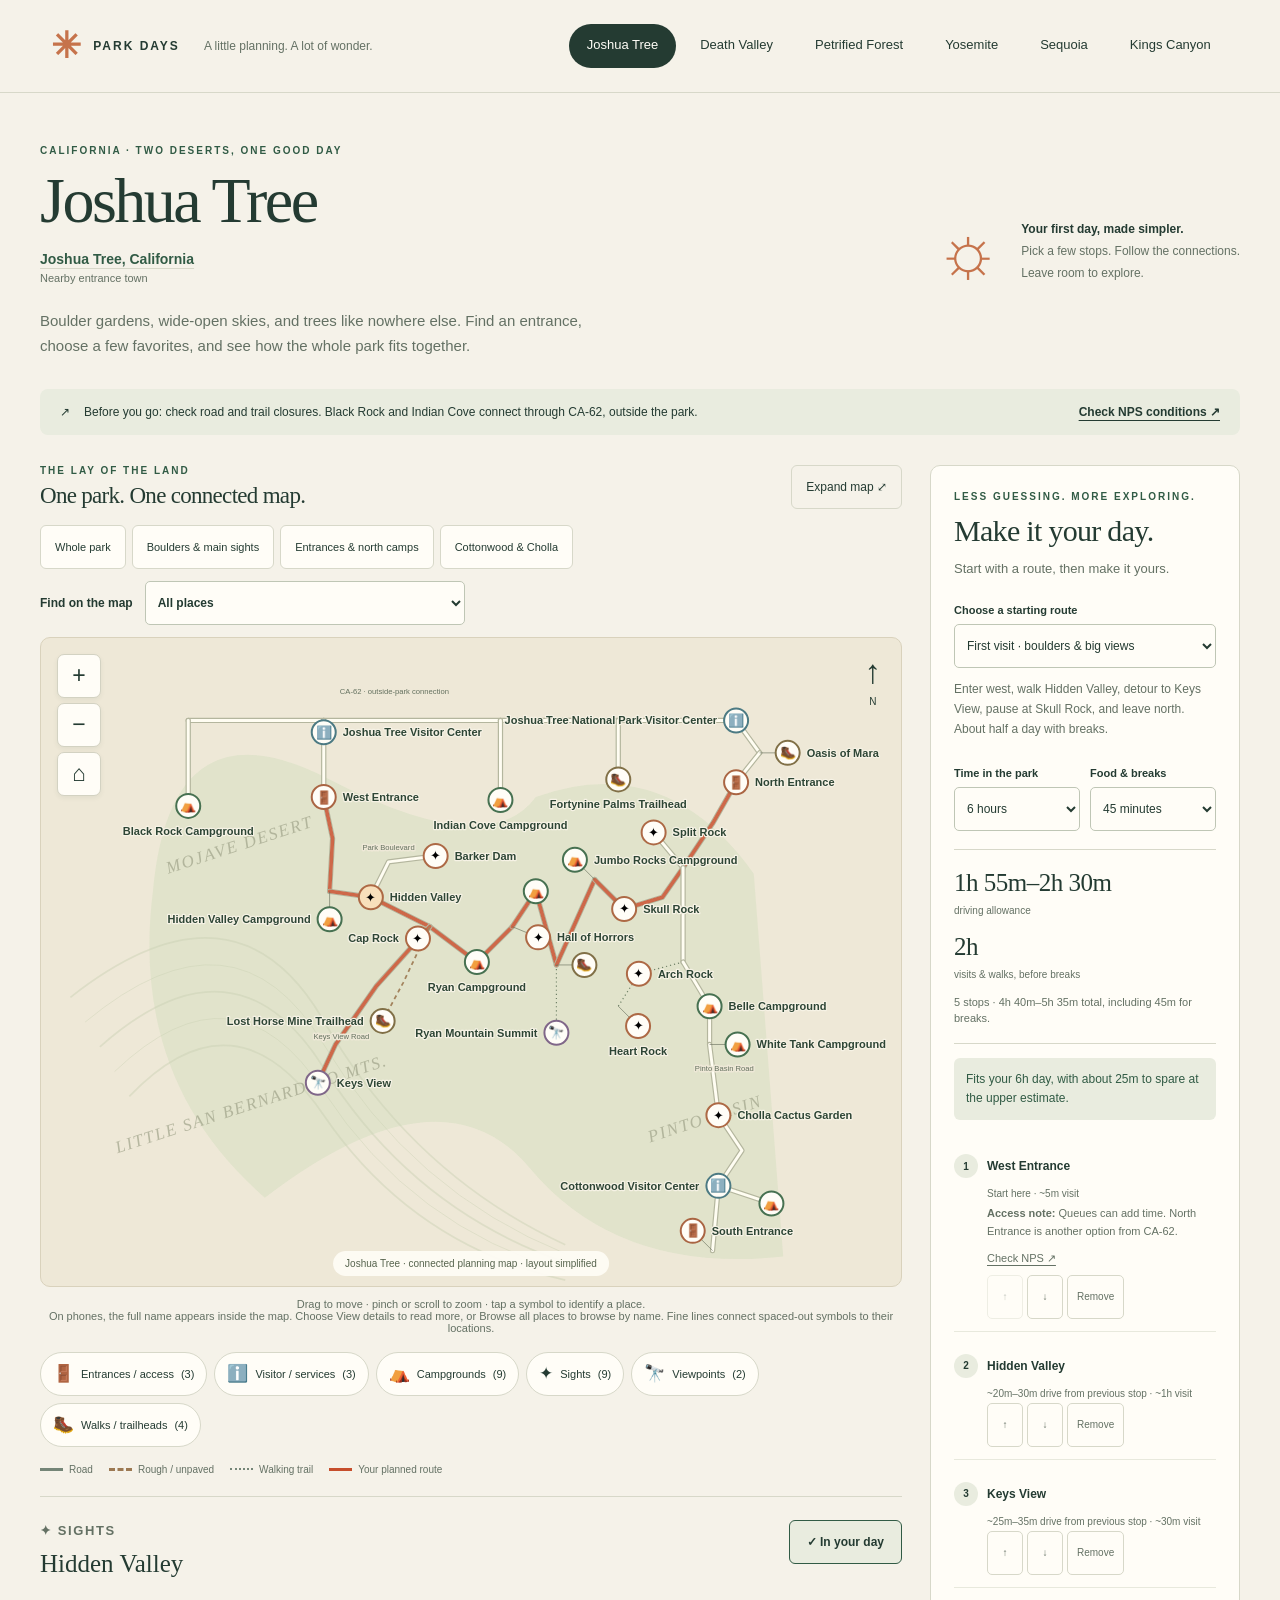
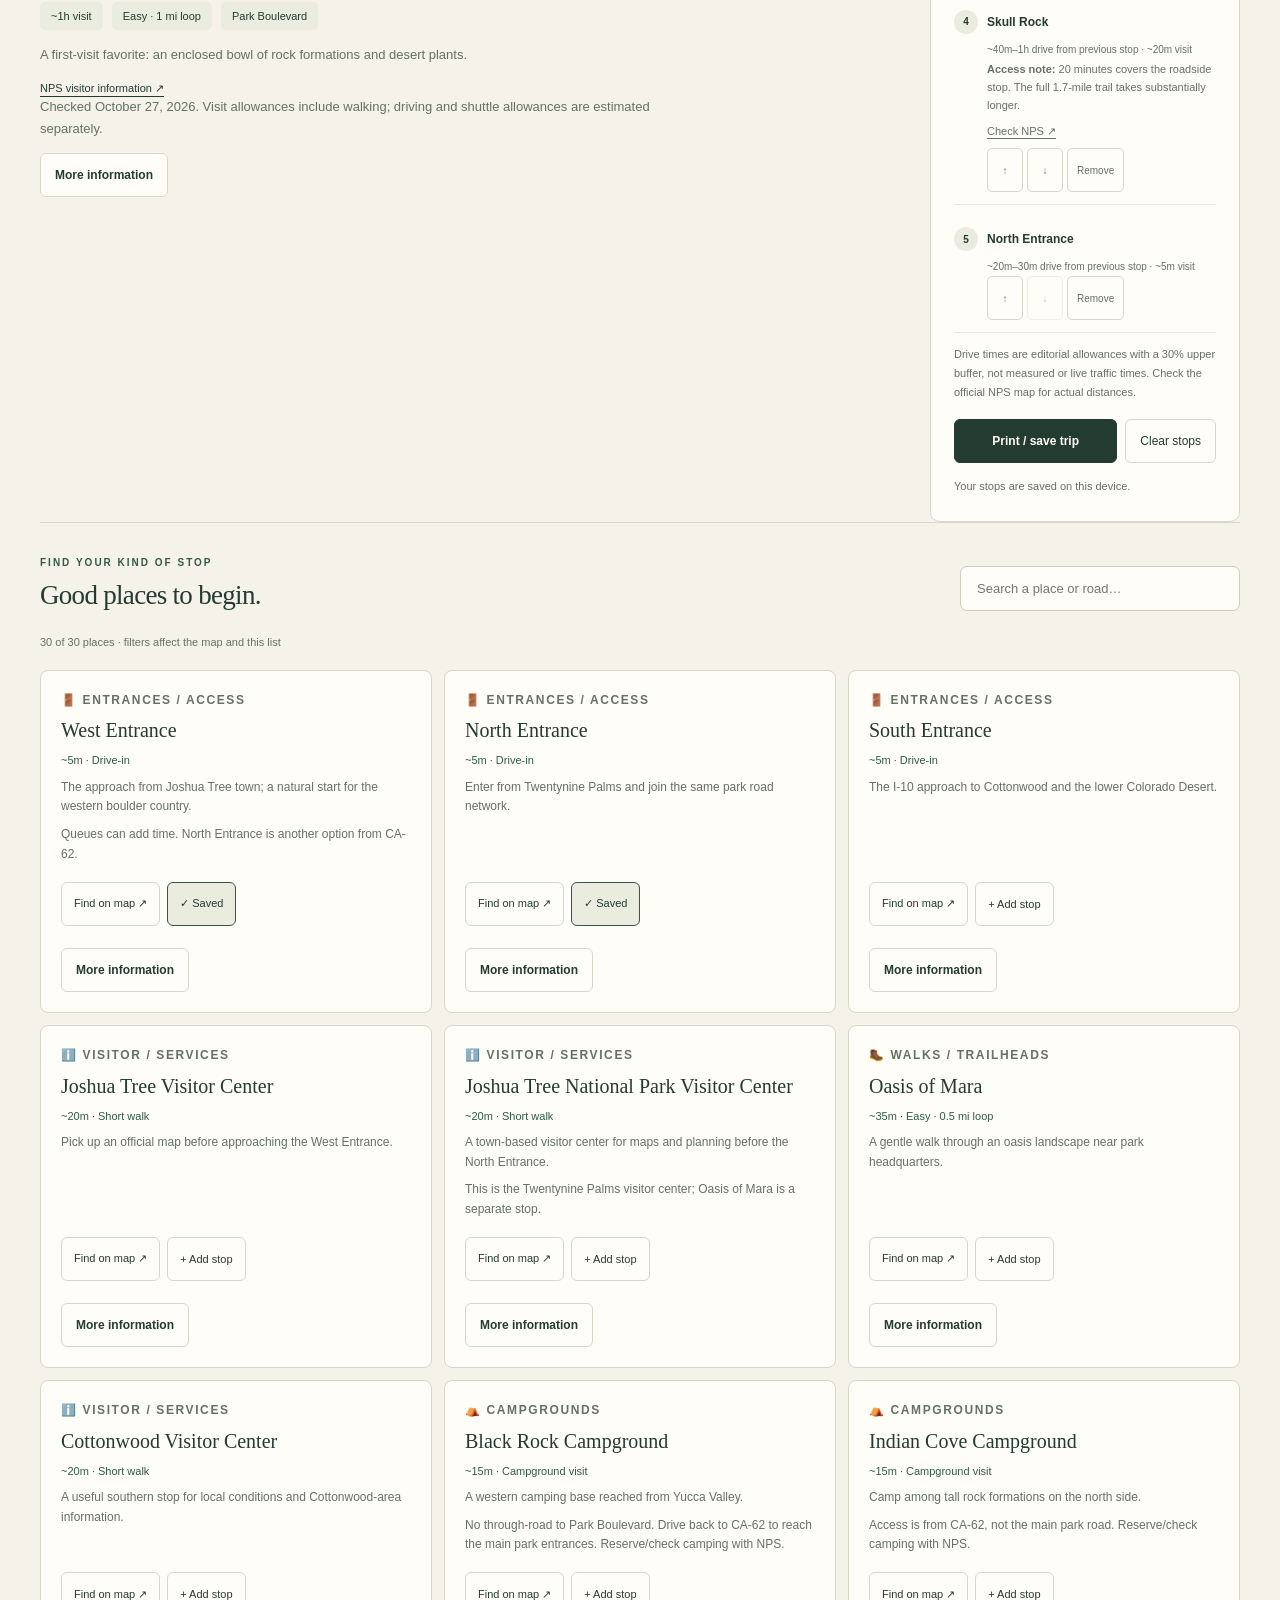
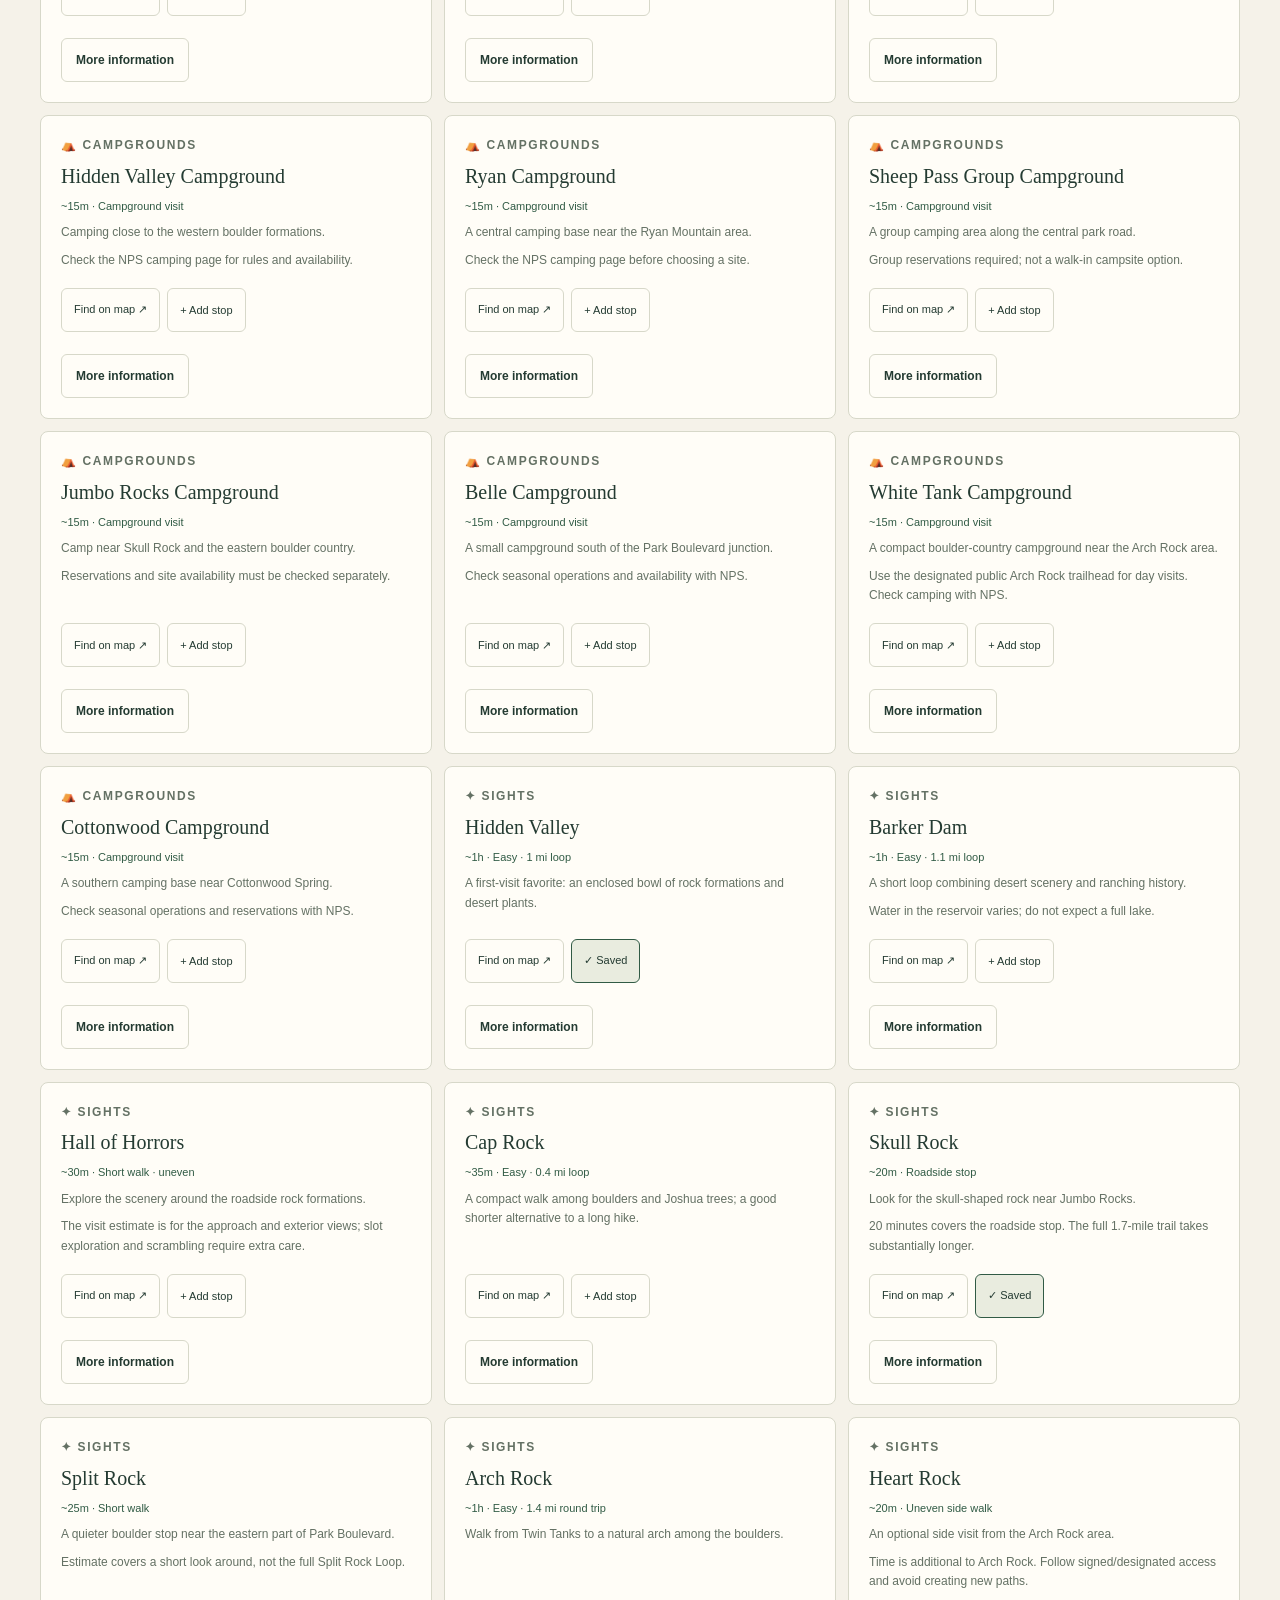
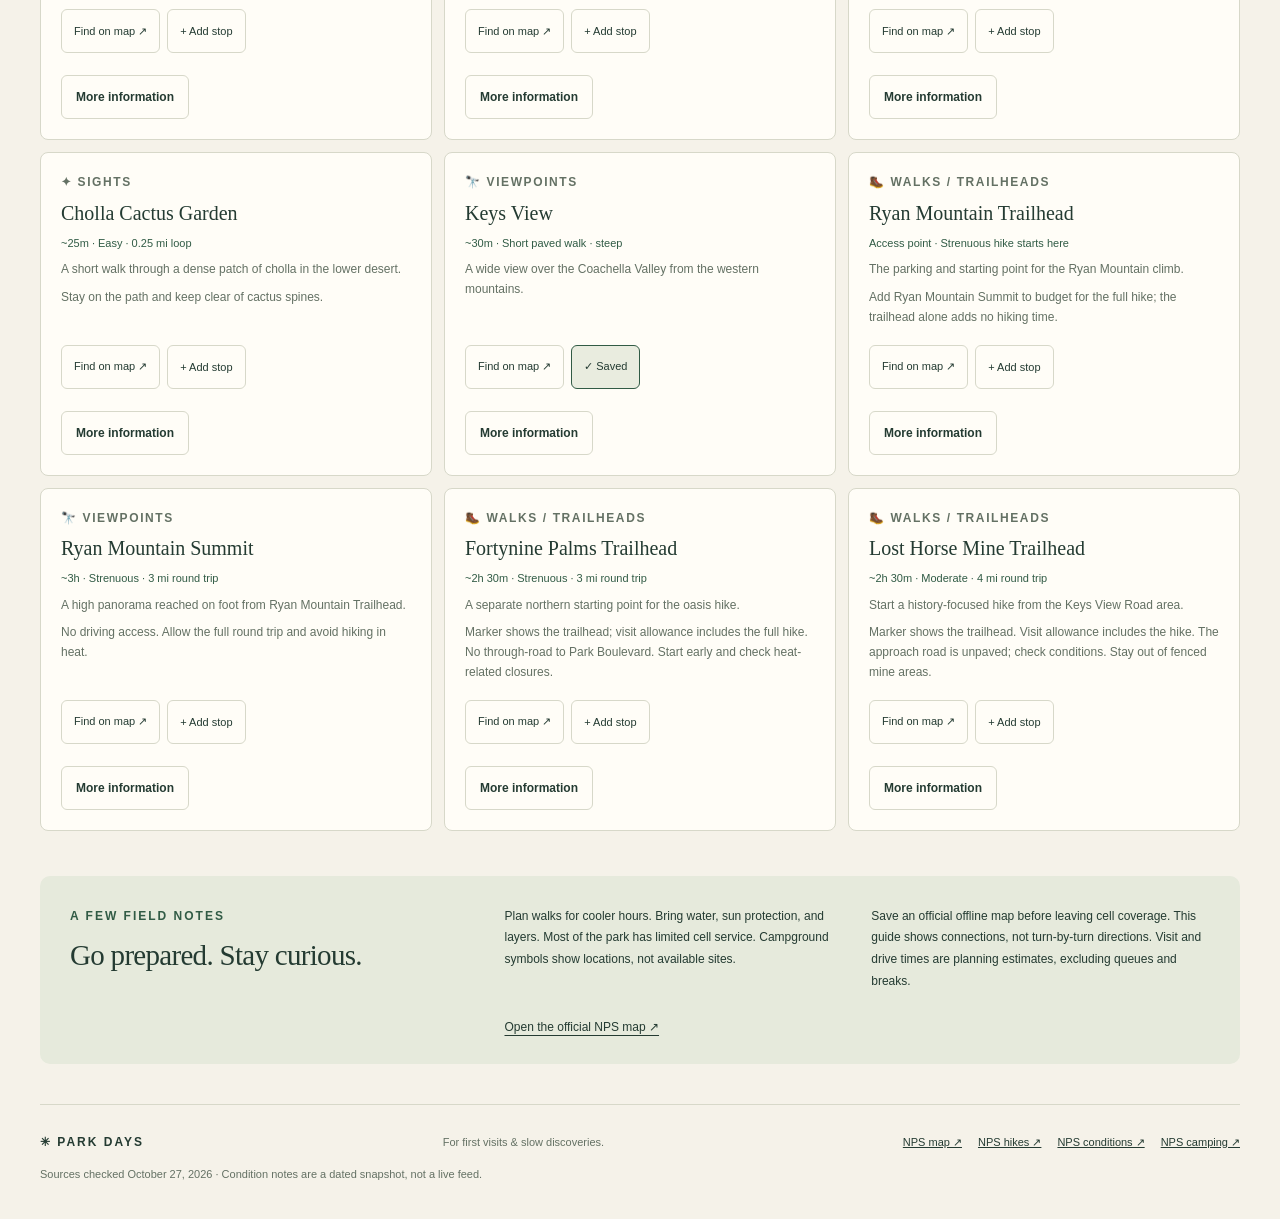
==== commit ff16778a: "Show selected place names directly on every phone map" ====
--- a/national-park-maps.html
+++ b/national-park-maps.html
@@ -1,659 +1,22 @@
-<!DOCTYPE html>
-<html lang="en"><head><meta charset="utf-8"><meta name="viewport" content="width=device-width,initial-scale=1">
-<meta name="color-scheme" content="light dark"><link rel="icon" href="data:,">
-<title>Joshua Tree National Park — Interactive Map</title>
-
-<style>
-*{box-sizing:border-box;margin:0;padding:0}
-:root{--bg:#f6f4ec;--ink:#22301f;--muted:#6b7263;--card:#fff;--green:#1d5c3f}
-body{font-family:Georgia,'Times New Roman',serif;background:var(--bg);color:var(--ink);line-height:1.6}
-.wrap{max-width:1080px;margin:0 auto;padding:0 20px}
-header.hero{background:linear-gradient(135deg,#122b1d,#1d5c3f 60%,#2f7a4d);color:#f4efe2;padding:56px 0 48px;text-align:center}
-header.hero h1{font-size:2.6rem;letter-spacing:.5px}
-header.hero p{opacity:.9;margin-top:8px;font-size:1.05rem}
-.counter{margin-top:14px;display:inline-block;background:rgba(255,255,255,.15);padding:6px 18px;border-radius:999px;font-size:.95rem}
-.controls{display:flex;gap:12px;flex-wrap:wrap;justify-content:center;margin:28px 0}
-.controls input,.controls select{font-family:inherit;font-size:1rem;padding:10px 14px;border:2px solid #cfc9b4;border-radius:10px;background:#fff}
-.controls input{min-width:260px}
-.grid{display:grid;grid-template-columns:repeat(auto-fill,minmax(260px,1fr));gap:18px;padding-bottom:60px}
-.card{background:var(--card);border-radius:14px;overflow:hidden;box-shadow:0 2px 10px rgba(0,0,0,.07);text-decoration:none;color:inherit;display:flex;flex-direction:column;transition:transform .12s}
-.card:hover{transform:translateY(-3px)}
-.card .band{height:86px;display:flex;align-items:flex-end;padding:10px 14px;color:#fff;font-size:1.7rem}
-.card .body{padding:14px 16px 16px;flex:1;display:flex;flex-direction:column}
-.card h2{font-size:1.15rem;line-height:1.3}
-.card .states{color:var(--muted);font-size:.85rem;margin:4px 0 8px}
-.card p.desc{font-size:.92rem;color:#3c4438;flex:1}
-.card .foot{display:flex;justify-content:space-between;align-items:center;margin-top:12px;font-size:.85rem}
-.badge{font-size:.75rem;background:#eef3ea;color:var(--green);padding:3px 10px;border-radius:999px}
-.visited-tag{font-size:.75rem;color:#8a6d1f}
-footer{border-top:1px solid #ddd6bd;padding:24px 0 40px;text-align:center;color:var(--muted);font-size:.9rem}
-footer a{color:var(--green)}
-/* park page */
-.park-hero{color:#fff;padding:52px 0 40px}
-.park-hero h1{font-size:2.2rem}
-.park-hero .states{opacity:.9;margin-top:6px}
-.park-body{max-width:760px;margin:0 auto;padding:34px 20px 60px}
-.park-body p.lead{font-size:1.15rem}
-.chips{margin:22px 0;display:flex;flex-wrap:wrap;gap:8px}
-.chip{background:#e9efe4;color:#2c4a33;font-size:.82rem;padding:5px 12px;border-radius:999px}
-.btnrow{display:flex;gap:12px;flex-wrap:wrap;margin:26px 0}
-.btn{font-family:inherit;font-size:1rem;padding:10px 20px;border-radius:10px;border:2px solid var(--green);cursor:pointer;text-decoration:none;display:inline-block}
-.btn.primary{background:var(--green);color:#fff}
-.btn.ghost{background:transparent;color:var(--green)}
-.pagenav{display:flex;justify-content:space-between;margin-top:40px;gap:12px}
-.pagenav a{color:var(--green);text-decoration:none}
-.back{display:inline-block;margin:22px 0 0;color:var(--green)}
-.visit-btn.done{background:#8a6d1f;border-color:#8a6d1f;color:#fff}
-.empty{grid-column:1/-1;text-align:center;color:var(--muted);padding:40px;font-size:1.1rem}
-
-
-
-
-
-
-#mapwrap{position:relative;background:#e9dcae;border-radius:14px;box-shadow:0 2px 12px rgba(0,0,0,.12);overflow:hidden;touch-action:none}
-#jtmap{display:block;width:100%;height:72vh;min-height:420px;cursor:grab}
-#jtmap.dragging{cursor:grabbing}
-.pin{cursor:pointer}
-.pin.sel circle{stroke-width:6}
-.zoomctl{position:absolute;top:12px;left:12px;display:flex;flex-direction:column;gap:6px;z-index:5}
-.zoomctl button{width:38px;height:38px;font-size:20px;border:2px solid #8a7a55;border-radius:9px;background:#fffdf4;cursor:pointer;color:#3a3226}.zoomctl button.wide{width:auto;padding:0 14px;font-size:15px;font-weight:bold}
-.legendbox{background:#fffdf4;border:2px solid #d8cba4;border-radius:12px;padding:10px 14px 12px;margin:18px 0 6px}
-.legendbox h4{margin:0 0 8px;font-size:1.05rem}
-.legend2{display:flex;flex-wrap:wrap;gap:8px;margin:0}
-.legend2 .row{display:flex;align-items:center;gap:7px;background:#fff;border:2px solid #d8cba4;border-radius:999px;padding:5px 12px 5px 6px;font-size:.88rem;cursor:pointer}
-.legend2 .row.off{opacity:.35}
-.legend2 .sym{width:26px;height:26px;border-radius:50%;background:#fff;border:2.5px solid #333;display:flex;align-items:center;justify-content:center;font-size:14px}
-#detail{background:#fff;border:2px solid #d8cba4;border-radius:12px;padding:14px 18px;margin:6px 0 26px;min-height:74px}
-#detail h3{font-size:1.15rem}
-#detail .dcat{font-size:.85rem;color:#6b7263;margin-bottom:4px}
-.fun{margin-top:10px}
-.rec{margin-top:8px;padding:8px 12px;border-radius:8px}
-.rec.yes{background:#e6f4ea}
-.rec.no{background:#fdecea}
-.index-heading{margin:22px 0 8px;font-size:1.3rem}
-.spotindex{display:flex;flex-wrap:wrap;gap:8px;margin:0 0 18px}
-.spotindex a{display:flex;align-items:center;gap:7px;background:#fff;border:2px solid #d8cba4;border-radius:999px;padding:5px 12px;text-decoration:none;color:inherit;font-size:.88rem}
-.spotindex a:hover{background:#f3efe2}
-.details-heading{margin:34px 0 4px;font-size:1.5rem}
-.details-sub{color:#6b7263;margin:0 0 14px}
-.spotcard{background:#fff;border:2px solid #d8cba4;border-radius:12px;padding:14px 18px;margin:10px 0;scroll-margin-top:12px}
-.spotcard h3{font-size:1.15rem}
-.spotcard .dcat{font-size:.85rem;color:#6b7263;margin-bottom:4px}
-.hint{text-align:center;color:#6b7263;font-size:.92rem;margin:10px 0 6px}
-.stylednote{text-align:center;color:#8a8272;font-size:.82rem;margin:0 0 26px}
-
-
-
-
-
-
-.secnav{display:flex;gap:10px;flex-wrap:wrap;margin:16px 0 4px}
-.secnav button{display:inline-block;background:#1d5c3f;color:#fff;border:0;font:inherit;font-weight:bold;padding:9px 20px;border-radius:999px;font-size:1rem;cursor:pointer}
-.secnav button:hover,.secnav button:focus-visible{background:#2f7a4d}
-.secnav button:focus-visible{outline:3px solid color-mix(in srgb,var(--green) 32%,transparent);outline-offset:2px}
-.mapsec{margin:30px 0 8px;scroll-margin-top:16px}
-.mapsec h2{font-size:1.6rem;margin:0 0 4px}
-.secsub{color:#6b7263;margin:0 0 10px}
-.secmap{position:relative;background:#e9dcae;border-radius:14px;box-shadow:0 2px 12px rgba(0,0,0,.12);overflow:hidden}
-.secmap svg{display:block;width:100%;height:auto}
-.seclabel{position:absolute;transform:translate(-50%,-50%);background:rgba(255,253,244,.95);border:1.5px solid #8a7a55;border-radius:999px;padding:2px 10px;font-size:14px;font-weight:600;color:#3a3226;white-space:nowrap;box-shadow:0 1px 3px rgba(0,0,0,.2);pointer-events:none}
-.secchips{display:flex;flex-wrap:wrap;gap:8px;margin:12px 0 4px}
-.secchips a{display:flex;align-items:center;gap:7px;background:#fff;border:2px solid #d8cba4;border-radius:999px;padding:5px 12px;text-decoration:none;color:inherit;font-size:.88rem}
-.secchips a:hover{background:#f3efe2}
-.pin{cursor:pointer}
-.pin.sel circle{stroke-width:6}
-
-.backbtn{display:inline-block;background:#1d5c3f;color:#fff;text-decoration:none;font-weight:bold;padding:9px 20px;border-radius:999px;margin:4px 0 14px}
-.backbtn:hover{background:#2f7a4d}
-
-:root{
-  color-scheme:light dark;
-  --bg:#f3f0e4;--ink:#243125;--muted:#5f695d;--card:#fffdf7;--green:#1f603f;
-  --sand:#e9dcae;--line:#d3c59c;--soft:#e9efe4;--rust:#a84f24;--shadow:rgba(45,52,38,.14);
-}
-body{min-width:0;background:var(--bg);color:var(--ink);font-family:Georgia,'Times New Roman',serif}
-.view{display:none;min-height:100vh}.view.active{display:block}
-.map-empty{max-width:760px;margin:0 auto;padding:34px 20px 72px}
-.map-empty-panel{min-height:360px;display:grid;place-items:center;text-align:center;background:var(--sand);border:2px dashed var(--line);border-radius:14px;padding:28px;color:var(--muted)}
-.map-empty-panel strong{display:block;color:var(--ink);font-size:1.35rem;margin-bottom:6px}
-.hub-wrap{width:min(760px,100%);margin:0 auto;padding:clamp(44px,8vw,88px) 20px 72px}
-.hub-intro{max-width:620px;margin-bottom:34px}
-.hub-kicker{font-family:ui-sans-serif,system-ui,sans-serif;font-size:.82rem;font-weight:800;letter-spacing:.13em;text-transform:uppercase;color:var(--rust);margin:0 0 12px}
-.hub-intro h1{font-size:clamp(2.25rem,7vw,4rem);line-height:1.02;letter-spacing:-.035em;margin:0 0 18px;max-width:700px}
-.hub-intro p:last-child{font-family:ui-sans-serif,system-ui,sans-serif;color:var(--muted);font-size:1.05rem;max-width:520px}
-.park-list{display:grid;gap:12px}
-.park-choice{font:inherit;width:100%;display:grid;grid-template-columns:48px 1fr auto;gap:14px;align-items:center;text-align:left;padding:18px 20px;border:1px solid var(--line);border-radius:12px;background:var(--card);color:var(--ink);box-shadow:0 3px 14px var(--shadow);text-decoration:none}
-.park-choice strong{display:block;font-size:1.18rem}.park-choice small{display:block;font-family:ui-sans-serif,system-ui,sans-serif;color:var(--muted);font-size:.86rem;margin-top:2px}
-.park-choice .park-icon{font-size:1.75rem}.park-choice .arrow{font-size:1.5rem;color:var(--green)}
-.park-choice.ready{border-color:var(--green);cursor:pointer}.park-choice.ready:hover,.park-choice.ready:focus-visible{background:var(--soft);outline:3px solid color-mix(in srgb,var(--green) 28%,transparent);outline-offset:2px}
-.park-choice:disabled{box-shadow:none;opacity:.58;cursor:not-allowed}
-header.hero{background:#173c2a;color:#f9f5e8} header.hero h1{letter-spacing:-.02em}
-.backbtn,.secnav button{background:var(--green)}
-.legendbox,#detail,.spotcard,.legend2 .row,.spotindex a,.secchips a{background:var(--card);border-color:var(--line)}
-.secmap{background:var(--sand);box-shadow:0 2px 12px var(--shadow)}
-.seclabel{background:color-mix(in srgb,var(--card) 94%,transparent);color:#302b21;border-color:#887a55}
-footer{border-top-color:var(--line)}
-@media(max-width:560px){
-  .wrap{padding-left:14px;padding-right:14px}.hub-wrap{padding-left:16px;padding-right:16px}
-  .hub-intro h1{font-size:2.4rem}.park-choice{padding:15px 14px;grid-template-columns:40px 1fr auto}
-  .legend2,.spotindex,.secchips{display:grid;grid-template-columns:1fr 1fr}.legend2 .row,.spotindex a,.secchips a{border-radius:10px;padding:8px;font-size:.79rem;min-width:0}
-  .secnav{display:grid;grid-template-columns:1fr 1fr}.secnav button{text-align:center;border-radius:9px;padding:10px 8px}
-  .mapsec h2{font-size:1.45rem}.seclabel{font-size:11px;padding:1px 5px}
-  .spotcard{padding:14px}.spotcard p{font-size:.95rem}
-}
-@media(max-width:370px){.legend2,.spotindex,.secchips{grid-template-columns:1fr}.hub-intro h1{font-size:2rem}}
-@media(prefers-reduced-motion:reduce){html{scroll-behavior:auto!important}*{transition:none!important}}
-@media(prefers-color-scheme:dark){
-  :root{--bg:#172018;--ink:#edf1e7;--muted:#bdc8b7;--card:#222e23;--green:#7fc391;--sand:#4d4936;--line:#596553;--soft:#2d3b2f;--rust:#f2a171;--shadow:rgba(0,0,0,.28)}
-  header.hero{background:#102b1d}.backbtn,.secnav button{background:#2f754b;color:#fff}
-  .seclabel{background:rgba(245,241,223,.94);color:#302b21;border-color:#8a7a55}
-  .legend2 .sym{background:#fff;color:#222}.rec.yes{background:#26432f}.rec.no{background:#4a2928}
-  .stylednote{color:#b8b8aa}.details-sub,.secsub,.hint,#detail .dcat,.spotcard .dcat{color:var(--muted)}
-}
-
-/* Death Valley map */
-.dv-hero{padding:34px 0 26px;background:#67351f!important}.dv-hero h1{font-size:2rem}
-.dv-body{padding-top:24px;padding-bottom:56px}
-.dv-legend .row{font:inherit;color:inherit;text-align:left}
-.dv-legend .row[aria-pressed="false"]{opacity:.38}
-.dv-secmap{background:#e7c98c}
-.dv-secmap svg{display:block;width:100%;height:auto}
-.dv-seclabel{position:absolute;transform:translate(-50%,-50%);background:rgba(255,253,247,.96);border:1.5px solid #8a6a42;border-radius:999px;padding:2px 9px;font-size:13px;font-weight:700;color:#3d2c1f;white-space:nowrap;box-shadow:0 1px 3px rgba(0,0,0,.18);pointer-events:none}
-.dv-pin{cursor:pointer;outline:none}.dv-pin.sel circle:nth-child(2),.dv-pin:focus-visible circle:nth-child(2){stroke-width:7}
-#dv-detail{background:var(--card);border:2px solid var(--line);border-radius:12px;padding:14px 18px;margin:8px 0 26px;min-height:78px}
-#dv-detail .dcat{font-size:.85rem;color:var(--muted);margin-bottom:4px}
-.stylednote a{color:var(--green)}
-@media(max-width:560px){.dv-seclabel{font-size:10px;padding:1px 4px}.dv-mapsec .secsub{font-size:.91rem}}
-@media(prefers-color-scheme:dark){.dv-secmap{background:#51422f}.dv-seclabel{background:rgba(255,247,230,.95);color:#3d2c1f}.dv-hero{background:#492515!important}}
-
-/* Rubric 2 additions: visit facts, trip combos, park info footer */
-.visit{margin-top:8px}
-.combo{background:var(--card);border:2px solid var(--line);border-radius:12px;padding:14px 18px;margin:10px 0}
-.combo h3{font-size:1.12rem;margin-bottom:2px}
-.combo .route{font-weight:bold;margin:4px 0}
-.combo .total{color:var(--muted);font-size:.92rem;margin:2px 0 6px}
-.parkfoot{background:var(--card);border:2px solid var(--line);border-radius:12px;padding:16px 18px;margin:26px 0 6px}
-.parkfoot h2{font-size:1.25rem;margin:0 0 8px}
-.parkfoot p{margin:6px 0}
-.parkfoot a{color:var(--green);font-weight:bold}
-
-/* Death Valley page (from death-valley-map.html, Rubric 2) — scoped to the DV view */
-#deathValleyView{background:#fdf6e9;color:#2b2118}
-#deathValleyView footer{color:#5f695d;border-top-color:#ddd6bd}
-#deathValleyView .dvn-body{max-width:744px;font-family:-apple-system,"Segoe UI",Roboto,Arial,sans-serif;line-height:1.45;padding-top:24px;padding-bottom:40px}
-#deathValleyView .dvn-body h2{font-size:20px;margin:22px 0 4px}
-#deathValleyView .dvn-body h3{font-size:16.5px;margin:0 0 6px}
-#deathValleyView .dvn-body p{margin:6px 0}
-#deathValleyView .dvn-body .note{color:#5c4a33;font-size:14px}
-#deathValleyView .dvn-body .heat{background:#fde8e8;border:1.5px solid #dc2626;border-radius:12px;padding:10px 12px;font-size:14.5px}
-#deathValleyView .dvn-body .navchips{display:flex;flex-wrap:wrap;gap:8px;margin:12px 0}
-#deathValleyView .dvn-body .navchips a{background:#fffdf7;border:1.5px solid #c9a86a;border-radius:999px;padding:7px 12px;text-decoration:none;color:#2b2118;font-weight:600;font-size:14px}
-#deathValleyView .dvn-body .legend{background:#fffdf7;border:1.5px solid #e3d3ae;border-radius:12px;padding:10px 12px}
-#deathValleyView .dvn-body .legrow{display:inline-flex;align-items:center;gap:6px;margin:3px 6px 3px 0;background:#fdf6e9;border:1.5px solid #e3d3ae;border-radius:999px;padding:5px 10px;font:inherit;font-size:14px;font-weight:600;color:inherit;cursor:pointer}
-#deathValleyView .dvn-body .legrow .dot{display:inline-flex;align-items:center;justify-content:center;width:22px;height:22px;border-radius:50%;border:2.2px solid;background:#fffdf7;font-size:12px}
-#deathValleyView .dvn-body .legrow.off{opacity:.35}
-#deathValleyView .dvn-body .secmapwrap{margin-top:10px}
-#deathValleyView .dvn-body .secsub{color:#5c4a33;font-size:14px;margin-top:0}
-#deathValleyView .dvn-body .mapscroll{overflow-x:auto;-webkit-overflow-scrolling:touch;padding-bottom:4px}
-#deathValleyView .dvn-body .mapbox{position:relative;width:460px;height:400px;margin:0 auto;background:linear-gradient(180deg,#f3e3c2,#ecd9ae);border:1.5px solid #c9a86a;border-radius:14px;overflow:hidden}
-#deathValleyView .dvn-body .mapbox svg{position:absolute;left:0;top:0;width:460px;height:400px}
-#deathValleyView .dvn-body .north{position:absolute;right:8px;top:8px;background:#fffdf7cc;border:1.5px solid #c9a86a;border-radius:8px;padding:2px 8px;font-weight:700;font-size:13px}
-#deathValleyView .dvn-body .lab{position:absolute;background:#fffdf7;border:1.6px solid #8a6d3b;border-radius:999px;padding:3px 9px;font-size:13px;font-weight:700;color:#2b2118;text-decoration:none;white-space:nowrap}
-#deathValleyView .dvn-body .roadlab{position:absolute;background:#efe3c8;border:1.2px dashed #9a7b4f;border-radius:6px;padding:1px 6px;font-size:11.5px;font-weight:700;color:#6b5322;white-space:nowrap}
-#deathValleyView .dvn-body .roadlab.closed{background:#fde8e8;border-color:#dc2626;color:#991b1b}
-#deathValleyView .dvn-body .card{display:block;background:#fffdf7;border:1.5px solid #e3d3ae;border-left:6px solid #c9a86a;border-radius:12px;padding:12px 14px;margin:10px 0;box-shadow:none;color:inherit;text-decoration:none}
-#deathValleyView .dvn-body .card:hover{transform:none}
-#deathValleyView .dvn-body .card.cat-sight{border-left-color:#d97706}
-#deathValleyView .dvn-body .card.cat-view{border-left-color:#0284c7}
-#deathValleyView .dvn-body .card.cat-camp{border-left-color:#16a34a}
-#deathValleyView .dvn-body .card.cat-visitor{border-left-color:#7c3aed}
-#deathValleyView .dvn-body .card.cat-trail{border-left-color:#b91c1c}
-#deathValleyView .dvn-body .visit{margin:4px 0 8px}
-#deathValleyView .dvn-body .chip{display:inline-block;background:#fdf6e9;border:1.3px solid #e3d3ae;border-radius:8px;padding:3px 8px;font-size:12.8px;font-weight:600;margin:2px 2px 2px 0;color:#2b2118}
-#deathValleyView .dvn-body .combo{background:#eef6ee;border:1.5px solid #9fc49f;border-radius:12px;padding:12px 14px;margin:10px 0}
-#deathValleyView .dvn-body .combo h3{margin-bottom:2px}
-#deathValleyView .dvn-body .index{columns:2;column-gap:24px;padding-left:18px}
-#deathValleyView .dvn-body .index li{margin:3px 0;font-size:14.5px}
-#deathValleyView .dvn-body .foot{background:#fffdf7;border:1.5px solid #e3d3ae;border-radius:12px;padding:12px 14px;margin-top:22px;font-size:14.5px}
-#deathValleyView .dvn-body .flash{outline:3px solid #d97706}
-@media(max-width:500px){#deathValleyView .dvn-body .index{columns:1}}
-/* Yosemite page (from yosemite-map.html, Rubric 2) — scoped to the Yosemite view */
-#yosemiteView{background:#f2f7f0;color:#22301f}
-#yosemiteView footer{color:#4a5d43;border-top-color:#c4d6b8}
-#yosemiteView .dvn-body{max-width:744px;font-family:-apple-system,"Segoe UI",Roboto,Arial,sans-serif;line-height:1.45;padding-top:24px;padding-bottom:40px}
-#yosemiteView .dvn-body h2{font-size:20px;margin:22px 0 4px}
-#yosemiteView .dvn-body h3{font-size:16.5px;margin:0 0 6px}
-#yosemiteView .dvn-body p{margin:6px 0}
-#yosemiteView .dvn-body .note{color:#4a5d43;font-size:14px}
-#yosemiteView .dvn-body .navchips{display:flex;flex-wrap:wrap;gap:8px;margin:12px 0}
-#yosemiteView .dvn-body .navchips a{background:#fffdf7;border:1.5px solid #8fae7f;border-radius:999px;padding:7px 12px;text-decoration:none;color:#22301f;font-weight:600;font-size:14px}
-#yosemiteView .dvn-body .legend{background:#fffdf7;border:1.5px solid #c4d6b8;border-radius:12px;padding:10px 12px}
-#yosemiteView .dvn-body .legrow{display:inline-flex;align-items:center;gap:6px;margin:3px 6px 3px 0;background:#f2f7f0;border:1.5px solid #c4d6b8;border-radius:999px;padding:5px 10px;font:inherit;font-size:14px;font-weight:600;color:inherit;cursor:pointer}
-#yosemiteView .dvn-body .legrow .dot{display:inline-flex;align-items:center;justify-content:center;width:22px;height:22px;border-radius:50%;border:2.2px solid;background:#fffdf7;font-size:12px}
-#yosemiteView .dvn-body .legrow.off{opacity:.35}
-#yosemiteView .dvn-body .secmapwrap{margin-top:10px}
-#yosemiteView .dvn-body .secsub{color:#4a5d43;font-size:14px;margin-top:0}
-#yosemiteView .dvn-body .mapscroll{overflow-x:auto;-webkit-overflow-scrolling:touch;padding-bottom:4px}
-#yosemiteView .dvn-body .mapbox{position:relative;width:460px;height:400px;margin:0 auto;background:linear-gradient(180deg,#d9e8cf,#c8dfc0);border:1.5px solid #8fae7f;border-radius:14px;overflow:hidden}
-#yosemiteView .dvn-body .mapbox svg{position:absolute;left:0;top:0;width:460px;height:400px}
-#yosemiteView .dvn-body .north{position:absolute;right:8px;top:8px;background:#fffdf7cc;border:1.5px solid #8fae7f;border-radius:8px;padding:2px 8px;font-weight:700;font-size:13px}
-#yosemiteView .dvn-body .lab{position:absolute;background:#fffdf7;border:1.6px solid #5c7a4d;border-radius:999px;padding:3px 9px;font-size:13px;font-weight:700;color:#22301f;text-decoration:none;white-space:nowrap}
-#yosemiteView .dvn-body .roadlab{position:absolute;background:#eef5e9;border:1.2px dashed #7a9a6a;border-radius:6px;padding:1px 6px;font-size:11.5px;font-weight:700;color:#3d5a31;white-space:nowrap}
-#yosemiteView .dvn-body .card{display:block;background:#fffdf7;border:1.5px solid #c4d6b8;border-left:6px solid #8fae7f;border-radius:12px;padding:12px 14px;margin:10px 0;box-shadow:none;color:inherit;text-decoration:none}
-#yosemiteView .dvn-body .card:hover{transform:none}
-#yosemiteView .dvn-body .card.cat-sight{border-left-color:#d97706}
-#yosemiteView .dvn-body .card.cat-view{border-left-color:#0284c7}
-#yosemiteView .dvn-body .card.cat-camp{border-left-color:#16a34a}
-#yosemiteView .dvn-body .card.cat-visitor{border-left-color:#7c3aed}
-#yosemiteView .dvn-body .card.cat-trail{border-left-color:#b91c1c}
-#yosemiteView .dvn-body .visit{margin:4px 0 8px}
-#yosemiteView .dvn-body .chip{display:inline-block;background:#f2f7f0;border:1.3px solid #c4d6b8;border-radius:8px;padding:3px 8px;font-size:12.8px;font-weight:600;margin:2px 2px 2px 0;color:#22301f}
-#yosemiteView .dvn-body .combo{background:#eef6ee;border:1.5px solid #9fc49f;border-radius:12px;padding:12px 14px;margin:10px 0}
-#yosemiteView .dvn-body .combo h3{margin-bottom:2px}
-#yosemiteView .dvn-body .index{columns:2;column-gap:24px;padding-left:18px}
-#yosemiteView .dvn-body .index li{margin:3px 0;font-size:14.5px}
-#yosemiteView .dvn-body .foot{background:#fffdf7;border:1.5px solid #c4d6b8;border-radius:12px;padding:12px 14px;margin-top:22px;font-size:14.5px}
-#yosemiteView .dvn-body .flash{outline:3px solid #d97706}
-@media(max-width:500px){#yosemiteView .dvn-body .index{columns:1}}
-.yo-hero{padding:34px 0 26px;background:#2c4f35!important}.yo-hero h1{font-size:2rem}
-#yosemiteView .dvn-body .where{font-size:15px}
-#yosemiteView .dvn-body .heat{background:#fdf3dd;border:1.5px solid #b45309;border-radius:12px;padding:10px 12px;font-size:14.5px}
-#yosemiteView .dvn-body .lab{transform:translate(0,0)}
-#yosemiteView .dvn-body .est{font-size:13px;color:#6b5322;background:#fdf3dd;border:1px solid #e3c878;border-radius:8px;padding:3px 8px;display:inline-block}
-@media(prefers-color-scheme:dark){.yo-hero{background:#1d3a26!important}}
-/* Petrified Forest page (from petrified-forest-map.html, Rubric 2) — scoped to the Petrified Forest view */
-#petrifiedForestView{background:#fdf6e9;color:#2b2118}
-#petrifiedForestView footer{color:#5f695d;border-top-color:#e3d3ae}
-#petrifiedForestView .dvn-body{max-width:744px;font-family:-apple-system,"Segoe UI",Roboto,Arial,sans-serif;line-height:1.45;padding-top:24px;padding-bottom:40px}
-#petrifiedForestView .dvn-body h2{font-size:20px;margin:22px 0 4px}
-#petrifiedForestView .dvn-body h3{font-size:16.5px;margin:0 0 6px}
-#petrifiedForestView .dvn-body p{margin:6px 0}
-#petrifiedForestView .dvn-body .note{color:#5c4a33;font-size:14px}
-#petrifiedForestView .dvn-body .navchips{display:flex;flex-wrap:wrap;gap:8px;margin:12px 0}
-#petrifiedForestView .dvn-body .navchips a{background:#fffdf7;border:1.5px solid #c9a86a;border-radius:999px;padding:7px 12px;text-decoration:none;color:#2b2118;font-weight:600;font-size:14px}
-#petrifiedForestView .dvn-body .legend{background:#fffdf7;border:1.5px solid #e3d3ae;border-radius:12px;padding:10px 12px}
-#petrifiedForestView .dvn-body .legrow{display:inline-flex;align-items:center;gap:6px;margin:3px 6px 3px 0;background:#fdf6e9;border:1.5px solid #e3d3ae;border-radius:999px;padding:5px 10px;font:inherit;font-size:14px;font-weight:600;color:inherit;cursor:pointer}
-#petrifiedForestView .dvn-body .legrow .dot{display:inline-flex;align-items:center;justify-content:center;width:22px;height:22px;border-radius:50%;border:2.2px solid;background:#fffdf7;font-size:12px}
-#petrifiedForestView .dvn-body .legrow.off{opacity:.35}
-#petrifiedForestView .dvn-body .secmapwrap{margin-top:10px}
-#petrifiedForestView .dvn-body .secsub{color:#5c4a33;font-size:14px;margin-top:0}
-#petrifiedForestView .dvn-body .mapscroll{overflow-x:auto;-webkit-overflow-scrolling:touch;padding-bottom:4px}
-#petrifiedForestView .dvn-body .mapbox{position:relative;width:460px;height:400px;margin:0 auto;background:linear-gradient(180deg,#f3e3c2,#ecd9ae);border:1.5px solid #c9a86a;border-radius:14px;overflow:hidden}
-#petrifiedForestView .dvn-body .mapbox svg{position:absolute;left:0;top:0;width:460px;height:400px}
-#petrifiedForestView .dvn-body .north{position:absolute;right:8px;top:8px;background:#fffdf7cc;border:1.5px solid #c9a86a;border-radius:8px;padding:2px 8px;font-weight:700;font-size:13px}
-#petrifiedForestView .dvn-body .lab{position:absolute;background:#fffdf7;border:1.6px solid #8a6d3b;border-radius:999px;padding:3px 9px;font-size:13px;font-weight:700;color:#2b2118;text-decoration:none;white-space:nowrap}
-#petrifiedForestView .dvn-body .roadlab{position:absolute;background:#efe3c8;border:1.2px dashed #9a7b4f;border-radius:6px;padding:1px 6px;font-size:11.5px;font-weight:700;color:#6b5322;white-space:nowrap}
-#petrifiedForestView .dvn-body .card{display:block;background:#fffdf7;border:1.5px solid #e3d3ae;border-left:6px solid #c9a86a;border-radius:12px;padding:12px 14px;margin:10px 0;box-shadow:none;color:inherit;text-decoration:none}
-#petrifiedForestView .dvn-body .card:hover{transform:none}
-#petrifiedForestView .dvn-body .card.cat-sight{border-left-color:#d97706}
-#petrifiedForestView .dvn-body .card.cat-view{border-left-color:#0284c7}
-#petrifiedForestView .dvn-body .card.cat-camp{border-left-color:#16a34a}
-#petrifiedForestView .dvn-body .card.cat-visitor{border-left-color:#7c3aed}
-#petrifiedForestView .dvn-body .card.cat-trail{border-left-color:#b91c1c}
-#petrifiedForestView .dvn-body .visit{margin:4px 0 8px}
-#petrifiedForestView .dvn-body .chip{display:inline-block;background:#fdf6e9;border:1.3px solid #e3d3ae;border-radius:8px;padding:3px 8px;font-size:12.8px;font-weight:600;margin:2px 2px 2px 0;color:#2b2118}
-#petrifiedForestView .dvn-body .combo{background:#eef6ee;border:1.5px solid #9fc49f;border-radius:12px;padding:12px 14px;margin:10px 0}
-#petrifiedForestView .dvn-body .combo h3{margin-bottom:2px}
-#petrifiedForestView .dvn-body .index{columns:2;column-gap:24px;padding-left:18px}
-#petrifiedForestView .dvn-body .index li{margin:3px 0;font-size:14.5px}
-#petrifiedForestView .dvn-body .foot{background:#fffdf7;border:1.5px solid #e3d3ae;border-radius:12px;padding:12px 14px;margin-top:22px;font-size:14.5px}
-#petrifiedForestView .dvn-body .flash{outline:3px solid #d97706}
-@media(max-width:500px){#petrifiedForestView .dvn-body .index{columns:1}}
-.pf-hero{padding:34px 0 26px;background:#6f4520!important}.pf-hero h1{font-size:2rem}
-#petrifiedForestView .dvn-body .where{background:#eef6ee;border:1.5px solid #9fc49f;border-radius:12px;padding:10px 12px;font-size:15px}
-#petrifiedForestView .dvn-body .nocamp{background:#fdf0d5;border:1.5px solid #d97706;border-radius:12px;padding:10px 12px;font-size:14.5px}
-#petrifiedForestView .dvn-body .roadlab.closed{background:#fde8e8;border-color:#dc2626;color:#991b1b}
-#petrifiedForestView .dvn-body .chip.est{background:#fdf0d5;border-color:#d97706}
-@media(prefers-color-scheme:dark){.pf-hero{background:#4a2e15!important}}
-/* Joshua Tree page (from joshua-tree-map.html, GPS rebuild) — scoped to the JT view, jt- namespaced */
-#mapView .jt-body{max-width:744px;font-family:-apple-system,"Segoe UI",Roboto,Arial,sans-serif;color:#2b2118;line-height:1.45;padding-top:24px;padding-bottom:40px}
-#mapView .jt-body h2{font-size:20px;margin:22px 0 4px}
-#mapView .jt-body h3{font-size:16.5px;margin:0 0 6px}
-#mapView .jt-body p{margin:6px 0}
-#mapView .jt-body .jt-note,#mapView .jt-body .note{color:#5c4a33;font-size:14px}
-#mapView .jt-body .jt-where{background:#eef6ee;border:1.5px solid #9fc49f;border-radius:12px;padding:10px 12px;font-size:15px}
-#mapView .jt-body .jt-navchips{display:flex;flex-wrap:wrap;gap:8px;margin:12px 0}
-#mapView .jt-body .jt-navchips a{background:#fffdf7;border:1.5px solid #c9a86a;border-radius:999px;padding:7px 12px;text-decoration:none;color:#2b2118;font-weight:600;font-size:14px}
-#mapView .jt-body .jt-legend{background:#fffdf7;border:1.5px solid #e3d3ae;border-radius:12px;padding:10px 12px}
-#mapView .jt-body .jt-legrow{display:inline-flex;align-items:center;gap:6px;margin:3px 6px 3px 0;background:#fdf6e9;border:1.5px solid #e3d3ae;border-radius:999px;padding:5px 10px;font:inherit;font-size:14px;font-weight:600;color:inherit;cursor:pointer}
-#mapView .jt-body .jt-legrow .jt-dot{display:inline-flex;align-items:center;justify-content:center;width:22px;height:22px;border-radius:50%;border:2.2px solid;background:#fffdf7;font-size:12px}
-#mapView .jt-body .jt-legrow.off{opacity:.35}
-#mapView .jt-body .jt-secmapwrap{margin-top:10px}
-#mapView .jt-body .jt-secsub{color:#5c4a33;font-size:14px;margin-top:0}
-#mapView .jt-body .jt-mapscroll{overflow-x:auto;-webkit-overflow-scrolling:touch;padding-bottom:4px}
-#mapView .jt-body .jt-mapbox{position:relative;width:460px;height:400px;margin:0 auto;background:linear-gradient(180deg,#f3e3c2,#ecd9ae);border:1.5px solid #c9a86a;border-radius:14px;overflow:hidden}
-#mapView .jt-body .jt-mapbox svg{position:absolute;left:0;top:0;width:460px;height:400px}
-#mapView .jt-body .jt-north{position:absolute;right:8px;top:8px;background:#fffdf7cc;border:1.5px solid #c9a86a;border-radius:8px;padding:2px 8px;font-weight:700;font-size:13px}
-#mapView .jt-body .jt-lab{position:absolute;background:#fffdf7;border:1.6px solid #8a6d3b;border-radius:999px;padding:3px 9px;font-size:13px;font-weight:700;color:#2b2118;text-decoration:none;white-space:nowrap}
-#mapView .jt-body .jt-roadlab{position:absolute;background:#efe3c8;border:1.2px dashed #9a7b4f;border-radius:6px;padding:1px 6px;font-size:11.5px;font-weight:700;color:#6b5322;white-space:nowrap}
-#mapView .jt-body .jt-card{display:block;background:#fffdf7;border:1.5px solid #e3d3ae;border-left:6px solid #c9a86a;border-radius:12px;padding:12px 14px;margin:10px 0}
-#mapView .jt-body .jt-card.jt-cat-entrance{border-left-color:#92400e}
-#mapView .jt-body .jt-card.jt-cat-visitor{border-left-color:#7c3aed}
-#mapView .jt-body .jt-card.jt-cat-view{border-left-color:#0284c7}
-#mapView .jt-body .jt-card.jt-cat-camp{border-left-color:#16a34a}
-#mapView .jt-body .jt-card.jt-cat-sight{border-left-color:#d97706}
-#mapView .jt-body .jt-card.jt-cat-trail{border-left-color:#b91c1c}
-#mapView .jt-body .visit{margin:4px 0 8px}
-#mapView .jt-body .chip{display:inline-block;background:#fdf6e9;border:1.3px solid #e3d3ae;border-radius:8px;padding:3px 8px;font-size:12.8px;font-weight:600;margin:2px 2px 2px 0;color:#2b2118}
-#mapView .jt-body .jt-combo{background:#eef6ee;border:1.5px solid #9fc49f;border-radius:12px;padding:12px 14px;margin:10px 0}
-#mapView .jt-body .jt-index{columns:2;column-gap:24px;padding-left:18px}
-#mapView .jt-body .jt-index li{margin:3px 0;font-size:14.5px}
-#mapView .jt-body .jt-foot{background:#fffdf7;border:1.5px solid #e3d3ae;border-radius:12px;padding:12px 14px;margin-top:22px;font-size:14.5px}
-#mapView .jt-body .jt-flash{outline:3px solid #d97706}
-@media(max-width:500px){#mapView .jt-body .jt-index{columns:1}}
-.where-line{font-size:1.02rem;margin:0 0 14px}
-</style></head>
-<body>
-<section id="hubView" class="view active" aria-labelledby="hub-title">
-  <main class="hub-wrap">
-    <div class="hub-intro">
-      <p class="hub-kicker">Choose a park</p>
-      <h1 id="hub-title">Which map do you want to explore?</h1>
-      <p>Choose a park below. More park maps can join them later.</p>
-    </div>
-    <div class="park-list" aria-label="National park maps">
-      <a class="park-choice ready" href="#joshua-tree" data-view="map">
-        <span class="park-icon" aria-hidden="true">🌵</span>
-        <span><strong>Joshua Tree</strong><small>Joshua Tree, California</small></span>
-        <span class="arrow" aria-hidden="true">→</span>
-      </a>
-      <a class="park-choice ready" href="#death-valley" data-view="death-valley">
-        <span class="park-icon" aria-hidden="true">🏜️</span>
-        <span><strong>Death Valley</strong><small>Furnace Creek, California</small></span>
-        <span class="arrow" aria-hidden="true">→</span>
-      </a>
-      <a class="park-choice ready" href="#yosemite" data-view="yosemite">
-        <span class="park-icon" aria-hidden="true">🏔️</span>
-        <span><strong>Yosemite</strong><small>Mariposa, California</small></span>
-        <span class="arrow" aria-hidden="true">→</span>
-      </a>
-      <a class="park-choice ready" href="#petrified-forest" data-view="petrified-forest">
-        <span class="park-icon" aria-hidden="true">🪵</span>
-        <span><strong>Petrified Forest</strong><small>Holbrook, Arizona</small></span>
-        <span class="arrow" aria-hidden="true">→</span>
-      </a>
-      <button class="park-choice" type="button" disabled><span class="park-icon" aria-hidden="true">🏜️</span><span><strong>Grand Canyon</strong><small>Map coming later</small></span></button>
-      <button class="park-choice" type="button" disabled><span class="park-icon" aria-hidden="true">🌲</span><span><strong>Olympic</strong><small>Map coming later</small></span></button>
-      <button class="park-choice" type="button" disabled><span class="park-icon" aria-hidden="true">🏔️</span><span><strong>Mount Rainier</strong><small>Map coming later</small></span></button>
-    </div>
-  </main>
+<!doctype html>
+<html lang="en"><head>
+<meta charset="utf-8"><meta name="viewport" content="width=device-width,initial-scale=1"><meta name="theme-color" content="#f5f2e9">
+<meta name="description" content="Plan your first day in Joshua Tree, Death Valley, Petrified Forest, Yosemite, Sequoia, and Kings Canyon with connected maps, optional place facts, and saved stops.">
+<title>Park Days — National Park Maps</title><link rel="icon" href="data:,"><link rel="stylesheet" href="maps.css"><script src="parks.js" defer></script><script src="new-parks.js" defer></script><script src="sierra-parks.js" defer></script><script src="place-details.js" defer></script><script src="planning.js" defer></script><script src="maps.js" defer></script>
+</head><body>
+<a class="skip" href="#explore">Skip to the map and places</a>
+<header class="masthead"><a href="#joshua-tree" class="brand"><span class="brand-mark" aria-hidden="true">✳</span> PARK DAYS <span class="brand-sub">A little planning. A lot of wonder.</span></a><nav id="park-navigation" aria-label="Choose a national park"></nav></header>
+<main>
+<section class="intro" aria-labelledby="park-title"><div><p class="eyebrow" id="park-kicker"></p><h1 id="park-title"></h1><p class="park-location"><a id="park-location" target="_blank" rel="noopener"></a><span>Nearby entrance town</span></p><p class="lead" id="park-description"></p></div><div class="intro-note"><span class="sun" aria-hidden="true">☼</span><p><strong>Your first day, made simpler.</strong><br>Pick a few stops. Follow the connections.<br>Leave room to explore.</p></div></section>
+<div class="conditions"><span aria-hidden="true">↗</span><p id="condition-summary"></p><a id="conditions-link" target="_blank" rel="noopener">Check NPS conditions ↗</a></div><p id="park-specific-note" class="park-specific-note" hidden></p>
+<section class="explorer" id="explore" aria-label="Map and trip planner">
+<div class="map-column"><div class="map-toolbar"><div><p class="eyebrow">THE LAY OF THE LAND</p><h2>One park. One connected map.</h2></div><button type="button" class="quiet" id="fullscreen">Expand map ⤢</button></div><div id="map-regions" class="region-controls" aria-label="Zoom to an area"></div><label class="quick-filter" for="quick-filter">Find on the map <select id="quick-filter"><option value="all">All places</option><option value="entrance">Entrances / access only</option><option value="campground">Campgrounds only</option><option value="viewpoint">Viewpoints only</option><option value="sight">Sights only</option><option value="trail">Walks / trailheads only</option><option value="visitor">Visitor centers / services only</option><option value="custom" hidden>Custom categories</option></select></label>
+<div class="map-frame" id="map-frame"><svg id="park-map" viewBox="0 0 1200 1100" tabindex="0" role="group" aria-label="Interactive park map. Arrow keys pan; plus and minus zoom; zero resets."><title id="map-title"></title></svg><div class="map-controls" aria-label="Map controls"><button id="zoom-in" type="button" aria-label="Zoom in">+</button><button id="zoom-out" type="button" aria-label="Zoom out">−</button><button id="reset-map" type="button" aria-label="Show the whole park">⌂</button></div><div class="north" aria-hidden="true">↑<span>N</span></div><p class="map-caption">Connected planning map · layout simplified</p></div>
+<p class="map-help">Drag to move · pinch or scroll to zoom · tap a symbol to identify a place.<br>On phones, the full name appears inside the map. Choose View details to read more, or Browse all places to browse by name. Fine lines connect spaced-out symbols to their locations.</p><div class="legend" id="legend" aria-label="Filter places by category"></div><div class="road-key"><span><i class="line paved"></i> Road</span><span><i class="line rough"></i> Rough / unpaved</span><span><i class="line trail"></i> Walking trail</span><span id="shuttle-key" hidden><i class="line shuttle"></i> Shuttle access</span><span><i class="line route"></i> Your planned route</span></div>
+<section id="place-detail" class="place-detail" aria-labelledby="detail-title" aria-live="polite"></section></div>
+<aside class="planner" aria-label="Build your day"><p class="eyebrow">LESS GUESSING. MORE EXPLORING.</p><h2>Make it your day.</h2><p class="muted">Start with a route, then make it yours.</p><label for="route-choice">Choose a starting route</label><select id="route-choice"></select><p class="route-description" id="route-description"></p><div class="day-options"><div><label for="day-budget">Time in the park</label><select id="day-budget"><option value="240">4 hours</option><option value="360" selected>6 hours</option><option value="480">8 hours</option><option value="600">10 hours</option></select></div><div><label for="break-time">Food &amp; breaks</label><select id="break-time"><option value="30">30 minutes</option><option value="45" selected>45 minutes</option><option value="60">1 hour</option><option value="90">1½ hours</option></select></div></div><div class="trip-totals" id="trip-totals" aria-live="polite"></div><p id="budget-status" class="budget-status" role="status"></p><ol id="trip-stops" class="trip-stops" aria-label="Planned stops in order"></ol><p id="trip-note" class="small muted"></p><div class="planner-actions"><button type="button" id="print-plan" class="primary">Print / save trip</button><button type="button" id="clear-plan" class="quiet">Clear stops</button></div><p class="small muted" id="save-status">Your stops are saved on this device.</p></aside>
 </section>
-<section id="mapView" class="view" aria-labelledby="map-title">
-<header class="hero" style="padding:34px 0 26px"><div class="wrap">
-<h1 id="map-title" style="font-size:2rem">🌵 Joshua Tree National Park</h1>
-<p class="note">A desert of giant boulders, spiky Joshua trees, and huge night skies. <b>Pins sit at their real GPS positions</b> (see sources at the bottom); roads are simplified. Tap a pin or a name to jump to its card.</p>
-</div></header>
-<main class="wrap jt-body">
-<a class="backbtn" href="#parks" data-view="hub">← Back to the national parks</a>
-<p class="jt-where"><b>Where it is: Joshua Tree, California</b></p>
-
-<div class="jt-navchips">
-<a href="#jt-sec-northwest">Northwest</a><a href="#jt-sec-northeast">Northeast</a><a href="#jt-sec-southwest">Southwest</a><a href="#jt-sec-southeast">Southeast</a><a href="#jt-combos">Trip combos</a><a href="#jt-cards">All 26 spot cards</a>
-</div>
-<div class="jt-legend"><b>Legend</b> — tap a row to hide or show that kind of spot:<br>
-<button type="button" class="jt-legrow" data-cat="entrance" aria-pressed="true"><span class="jt-dot" style="border-color:#92400e">🚪</span> Park entrance (3)</button><button type="button" class="jt-legrow" data-cat="visitor" aria-pressed="true"><span class="jt-dot" style="border-color:#7c3aed">ℹ️</span> Visitor center (3)</button><button type="button" class="jt-legrow" data-cat="view" aria-pressed="true"><span class="jt-dot" style="border-color:#0284c7">🔭</span> Viewpoint (2)</button><button type="button" class="jt-legrow" data-cat="camp" aria-pressed="true"><span class="jt-dot" style="border-color:#16a34a">⛺</span> Campground (7)</button><button type="button" class="jt-legrow" data-cat="sight" aria-pressed="true"><span class="jt-dot" style="border-color:#d97706">🌵</span> Famous sight (8)</button><button type="button" class="jt-legrow" data-cat="trail" aria-pressed="true"><span class="jt-dot" style="border-color:#b91c1c">🥾</span> Trailhead (3)</button>
-<p class="jt-note" style="margin:6px 0 0">Roads: <b>tan line</b> = paved road · <b>dashed</b> = dirt road.</p>
-<p class="jt-note" style="margin:4px 0 0">On each spot card: <b>⏱</b> = Time needed · <b>🥾</b> = Walking difficulty · <b>⛺</b> = Campground booking.</p></div>
-<section class="jt-secmapwrap" id="jt-sec-northwest"><h2>Northwest</h2><p class="jt-secsub">The crowded middle, the north campgrounds, and the west side. · 12 spots</p><div class="jt-mapscroll"><div class="jt-mapbox"><svg viewBox="0 0 460 400" role="img" aria-label="Map of the Northwest part of Joshua Tree National Park"><polyline points="135.9,64.4 194.1,122.8 196.4,138.8 197.2,139.0 202.3,143.8 207.8,132.6 213.1,129.8 256.8,137.4 258.6,133.2 282.0,115.1 272.2,75.5" stroke="#9a7b4f" stroke-width="5" fill="none" stroke-linecap="round" opacity="0.85"/><polyline points="282.0,115.1 282.3,130.2 284.5,141.8 285.2,141.4 336.2,185.2 399.1,311.9 405.7,314.3 411.8,364.3" stroke="#9a7b4f" stroke-width="5" fill="none" stroke-linecap="round" opacity="0.85"/><polyline points="196.4,138.8 192.9,162.5 183.1,184.3" stroke="#9a7b4f" stroke-width="5" fill="none" stroke-linecap="round" opacity="0.85"/><polyline points="48.2,43.1 61.6,79.2" stroke="#9a7b4f" stroke-width="5" fill="none" stroke-linecap="round" opacity="0.85"/><polyline points="202.4,36.3 199.2,63.6" stroke="#9a7b4f" stroke-width="5" fill="none" stroke-linecap="round" opacity="0.85"/><polyline points="192.9,162.5 198.9,167.0" stroke="#b08954" stroke-width="3.5" fill="none" stroke-dasharray="7 5" stroke-linecap="round"/><line x1="135.9" y1="64.4" x2="135.9" y2="50.0" stroke="#8a6d3b" stroke-width="1.4"/><line x1="106.3" y1="35.7" x2="106.3" y2="185.5" stroke="#8a6d3b" stroke-width="1.4"/><line x1="61.6" y1="79.2" x2="61.6" y2="219.1" stroke="#8a6d3b" stroke-width="1.4"/><line x1="199.2" y1="63.6" x2="221.5" y2="86.3" stroke="#8a6d3b" stroke-width="1.4"/><line x1="284.5" y1="141.8" x2="284.5" y2="157.3" stroke="#8a6d3b" stroke-width="1.4"/><line x1="258.6" y1="133.2" x2="301.6" y2="133.2" stroke="#8a6d3b" stroke-width="1.4"/><line x1="285.2" y1="141.4" x2="285.2" y2="81.9" stroke="#8a6d3b" stroke-width="1.4"/><line x1="207.1" y1="109.6" x2="180.1" y2="109.6" stroke="#8a6d3b" stroke-width="1.4"/><line x1="194.1" y1="122.8" x2="174.3" y2="135.1" stroke="#8a6d3b" stroke-width="1.4"/><line x1="206.4" y1="131.2" x2="206.4" y2="250.0" stroke="#8a6d3b" stroke-width="1.4"/><line x1="197.2" y1="139.0" x2="197.2" y2="278.5" stroke="#8a6d3b" stroke-width="1.4"/><line x1="198.9" y1="167.0" x2="198.9" y2="306.5" stroke="#8a6d3b" stroke-width="1.4"/><g class="jt-pin jt-cat-entrance"><a href="#jt-card-west-entrance-station" aria-label="West Entrance Station"><circle cx="135.9" cy="64.4" r="19" fill="transparent"/><circle cx="135.9" cy="64.4" r="11.5" fill="#fffdf7" stroke="#92400e" stroke-width="2.6"/><text x="135.9" y="68.8" text-anchor="middle" font-size="11.5">🚪</text></a></g><g class="jt-pin jt-cat-visitor"><a href="#jt-card-joshua-tree-visitor-center" aria-label="Joshua Tree Visitor Center"><circle cx="106.3" cy="35.7" r="19" fill="transparent"/><circle cx="106.3" cy="35.7" r="11.5" fill="#fffdf7" stroke="#7c3aed" stroke-width="2.6"/><text x="106.3" y="40.1" text-anchor="middle" font-size="11.5">ℹ️</text></a></g><g class="jt-pin jt-cat-camp"><a href="#jt-card-black-rock-campground" aria-label="Black Rock Campground"><circle cx="61.6" cy="79.2" r="19" fill="transparent"/><circle cx="61.6" cy="79.2" r="11.5" fill="#fffdf7" stroke="#16a34a" stroke-width="2.6"/><text x="61.6" y="83.6" text-anchor="middle" font-size="11.5">⛺</text></a></g><g class="jt-pin jt-cat-camp"><a href="#jt-card-indian-cove-campground" aria-label="Indian Cove Campground"><circle cx="199.2" cy="63.6" r="19" fill="transparent"/><circle cx="199.2" cy="63.6" r="11.5" fill="#fffdf7" stroke="#16a34a" stroke-width="2.6"/><text x="199.2" y="68.0" text-anchor="middle" font-size="11.5">⛺</text></a></g><g class="jt-pin jt-cat-camp"><a href="#jt-card-white-tank-campground" aria-label="White Tank Campground"><circle cx="284.5" cy="141.8" r="19" fill="transparent"/><circle cx="284.5" cy="141.8" r="11.5" fill="#fffdf7" stroke="#16a34a" stroke-width="2.6"/><text x="284.5" y="146.2" text-anchor="middle" font-size="11.5">⛺</text></a></g><g class="jt-pin jt-cat-sight"><a href="#jt-card-skull-rock" aria-label="Skull Rock"><circle cx="258.6" cy="133.2" r="19" fill="transparent"/><circle cx="258.6" cy="133.2" r="11.5" fill="#fffdf7" stroke="#d97706" stroke-width="2.6"/><text x="258.6" y="137.6" text-anchor="middle" font-size="11.5">🌵</text></a></g><g class="jt-pin jt-cat-sight"><a href="#jt-card-arch-rock" aria-label="Arch Rock"><circle cx="285.2" cy="141.4" r="19" fill="transparent"/><circle cx="285.2" cy="141.4" r="11.5" fill="#fffdf7" stroke="#d97706" stroke-width="2.6"/><text x="285.2" y="145.8" text-anchor="middle" font-size="11.5">🌵</text></a></g><g class="jt-pin jt-cat-sight"><a href="#jt-card-barker-dam" aria-label="Barker Dam"><circle cx="207.1" cy="109.6" r="19" fill="transparent"/><circle cx="207.1" cy="109.6" r="11.5" fill="#fffdf7" stroke="#d97706" stroke-width="2.6"/><text x="207.1" y="114.0" text-anchor="middle" font-size="11.5">🌵</text></a></g><g class="jt-pin jt-cat-sight"><a href="#jt-card-hidden-valley" aria-label="Hidden Valley"><circle cx="194.1" cy="122.8" r="19" fill="transparent"/><circle cx="194.1" cy="122.8" r="11.5" fill="#fffdf7" stroke="#d97706" stroke-width="2.6"/><text x="194.1" y="127.2" text-anchor="middle" font-size="11.5">🌵</text></a></g><g class="jt-pin jt-cat-sight"><a href="#jt-card-hall-of-horrors" aria-label="Hall of Horrors"><circle cx="206.4" cy="131.2" r="19" fill="transparent"/><circle cx="206.4" cy="131.2" r="11.5" fill="#fffdf7" stroke="#d97706" stroke-width="2.6"/><text x="206.4" y="135.6" text-anchor="middle" font-size="11.5">🌵</text></a></g><g class="jt-pin jt-cat-sight"><a href="#jt-card-cap-rock" aria-label="Cap Rock"><circle cx="197.2" cy="139.0" r="19" fill="transparent"/><circle cx="197.2" cy="139.0" r="11.5" fill="#fffdf7" stroke="#d97706" stroke-width="2.6"/><text x="197.2" y="143.4" text-anchor="middle" font-size="11.5">🌵</text></a></g><g class="jt-pin jt-cat-trail"><a href="#jt-card-lost-horse-mine-trailhead" aria-label="Lost Horse Mine Trailhead"><circle cx="198.9" cy="167.0" r="19" fill="transparent"/><circle cx="198.9" cy="167.0" r="11.5" fill="#fffdf7" stroke="#b91c1c" stroke-width="2.6"/><text x="198.9" y="171.4" text-anchor="middle" font-size="11.5">🥾</text></a></g></svg><div class="jt-north">N ↑</div><a class="jt-lab jt-cat-entrance" data-lab="west-entrance-station" href="#jt-card-west-entrance-station" style="left:131px;top:25px">🚪 West Entrance Station</a><a class="jt-lab jt-cat-visitor" data-lab="joshua-tree-visitor-center" href="#jt-card-joshua-tree-visitor-center" style="left:21px;top:185px">ℹ️ Joshua Tree Visitor Center</a><a class="jt-lab jt-cat-camp" data-lab="black-rock-campground" href="#jt-card-black-rock-campground" style="left:45px;top:219px">⛺ Black Rock Campground</a><a class="jt-lab jt-cat-camp" data-lab="indian-cove-campground" href="#jt-card-indian-cove-campground" style="left:222px;top:86px">⛺ Indian Cove Campground</a><a class="jt-lab jt-cat-camp" data-lab="white-tank-campground" href="#jt-card-white-tank-campground" style="left:228px;top:157px">⛺ White Tank Campground</a><a class="jt-lab jt-cat-sight" data-lab="skull-rock" href="#jt-card-skull-rock" style="left:302px;top:121px">🌵 Skull Rock</a><a class="jt-lab jt-cat-sight" data-lab="arch-rock" href="#jt-card-arch-rock" style="left:228px;top:57px">🌵 Arch Rock</a><a class="jt-lab jt-cat-sight" data-lab="barker-dam" href="#jt-card-barker-dam" style="left:58px;top:97px">🌵 Barker Dam</a><a class="jt-lab jt-cat-sight" data-lab="hidden-valley" href="#jt-card-hidden-valley" style="left:28px;top:135px">🌵 Hidden Valley</a><a class="jt-lab jt-cat-sight" data-lab="hall-of-horrors" href="#jt-card-hall-of-horrors" style="left:161px;top:250px">🌵 Hall of Horrors</a><a class="jt-lab jt-cat-sight" data-lab="cap-rock" href="#jt-card-cap-rock" style="left:144px;top:279px">🌵 Cap Rock</a><a class="jt-lab jt-cat-trail" data-lab="lost-horse-mine-trailhead" href="#jt-card-lost-horse-mine-trailhead" style="left:78px;top:307px">🥾 Lost Horse Mine Trailhead</a><div class="jt-roadlab" style="left:285px;top:188px">Park Blvd</div><div class="jt-roadlab" style="left:280px;top:220px">Pinto Basin Rd</div><div class="jt-roadlab" style="left:49px;top:247px">Keys View Rd</div><div class="jt-roadlab" style="left:9px;top:275px">Black Rock Rd</div><div class="jt-roadlab" style="left:274px;top:280px">Indian Cove Rd</div><div class="jt-roadlab" style="left:146px;top:339px">Lost Horse Rd</div></div></div></section><section class="jt-secmapwrap" id="jt-sec-northeast"><h2>Northeast</h2><p class="jt-secsub">The north entrance, the oasis, and the Ryan Mountain area. · 9 spots</p><div class="jt-mapscroll"><div class="jt-mapbox"><svg viewBox="0 0 460 400" role="img" aria-label="Map of the Northeast part of Joshua Tree National Park"><polyline points="92.1,64.6 150.2,122.9 152.6,138.9 153.3,139.1 158.4,143.9 163.9,132.7 169.3,129.9 213.0,137.5 214.7,133.3 238.1,115.3 228.3,75.6" stroke="#9a7b4f" stroke-width="5" fill="none" stroke-linecap="round" opacity="0.85"/><polyline points="238.1,115.3 238.4,130.3 240.6,141.9 241.3,141.5 292.3,185.3 355.2,311.9 361.8,314.3 367.9,364.3" stroke="#9a7b4f" stroke-width="5" fill="none" stroke-linecap="round" opacity="0.85"/><polyline points="178.7,35.7 183.5,46.3" stroke="#9a7b4f" stroke-width="5" fill="none" stroke-linecap="round" opacity="0.85"/><line x1="228.3" y1="75.6" x2="228.3" y2="90.8" stroke="#8a6d3b" stroke-width="1.4"/><line x1="227.8" y1="39.6" x2="227.8" y2="158.5" stroke="#8a6d3b" stroke-width="1.4"/><line x1="170.7" y1="141.6" x2="170.7" y2="190.9" stroke="#8a6d3b" stroke-width="1.4"/><line x1="213.0" y1="137.5" x2="213.0" y2="221.0" stroke="#8a6d3b" stroke-width="1.4"/><line x1="158.4" y1="143.9" x2="158.4" y2="87.1" stroke="#8a6d3b" stroke-width="1.4"/><line x1="238.4" y1="130.3" x2="250.4" y2="86.8" stroke="#8a6d3b" stroke-width="1.4"/><line x1="242.0" y1="140.3" x2="261.0" y2="140.3" stroke="#8a6d3b" stroke-width="1.4"/><line x1="169.3" y1="129.9" x2="169.3" y2="253.4" stroke="#8a6d3b" stroke-width="1.4"/><line x1="183.5" y1="46.3" x2="183.5" y2="281.8" stroke="#8a6d3b" stroke-width="1.4"/><g class="jt-pin jt-cat-entrance"><a href="#jt-card-north-entrance-station" aria-label="North Entrance Station"><circle cx="228.3" cy="75.6" r="19" fill="transparent"/><circle cx="228.3" cy="75.6" r="11.5" fill="#fffdf7" stroke="#92400e" stroke-width="2.6"/><text x="228.3" y="80.0" text-anchor="middle" font-size="11.5">🚪</text></a></g><g class="jt-pin jt-cat-visitor"><a href="#jt-card-oasis-of-mara-visitor-center" aria-label="Oasis of Mara Visitor Center"><circle cx="227.8" cy="39.6" r="19" fill="transparent"/><circle cx="227.8" cy="39.6" r="11.5" fill="#fffdf7" stroke="#7c3aed" stroke-width="2.6"/><text x="227.8" y="44.0" text-anchor="middle" font-size="11.5">ℹ️</text></a></g><g class="jt-pin jt-cat-view"><a href="#jt-card-ryan-mountain-summit" aria-label="Ryan Mountain Summit"><circle cx="170.7" cy="141.6" r="19" fill="transparent"/><circle cx="170.7" cy="141.6" r="11.5" fill="#fffdf7" stroke="#0284c7" stroke-width="2.6"/><text x="170.7" y="146.0" text-anchor="middle" font-size="11.5">🔭</text></a></g><g class="jt-pin jt-cat-camp"><a href="#jt-card-jumbo-rocks-campground" aria-label="Jumbo Rocks Campground"><circle cx="213.0" cy="137.5" r="19" fill="transparent"/><circle cx="213.0" cy="137.5" r="11.5" fill="#fffdf7" stroke="#16a34a" stroke-width="2.6"/><text x="213.0" y="141.9" text-anchor="middle" font-size="11.5">⛺</text></a></g><g class="jt-pin jt-cat-camp"><a href="#jt-card-ryan-campground" aria-label="Ryan Campground"><circle cx="158.4" cy="143.9" r="19" fill="transparent"/><circle cx="158.4" cy="143.9" r="11.5" fill="#fffdf7" stroke="#16a34a" stroke-width="2.6"/><text x="158.4" y="148.3" text-anchor="middle" font-size="11.5">⛺</text></a></g><g class="jt-pin jt-cat-camp"><a href="#jt-card-belle-campground" aria-label="Belle Campground"><circle cx="238.4" cy="130.3" r="19" fill="transparent"/><circle cx="238.4" cy="130.3" r="11.5" fill="#fffdf7" stroke="#16a34a" stroke-width="2.6"/><text x="238.4" y="134.7" text-anchor="middle" font-size="11.5">⛺</text></a></g><g class="jt-pin jt-cat-sight"><a href="#jt-card-heart-rock" aria-label="Heart Rock"><circle cx="242.0" cy="140.3" r="19" fill="transparent"/><circle cx="242.0" cy="140.3" r="11.5" fill="#fffdf7" stroke="#d97706" stroke-width="2.6"/><text x="242.0" y="144.7" text-anchor="middle" font-size="11.5">🌵</text></a></g><g class="jt-pin jt-cat-trail"><a href="#jt-card-ryan-mountain-trailhead" aria-label="Ryan Mountain Trailhead"><circle cx="169.3" cy="129.9" r="19" fill="transparent"/><circle cx="169.3" cy="129.9" r="11.5" fill="#fffdf7" stroke="#b91c1c" stroke-width="2.6"/><text x="169.3" y="134.3" text-anchor="middle" font-size="11.5">🥾</text></a></g><g class="jt-pin jt-cat-trail"><a href="#jt-card-fortynine-palms-oasis-trailhead" aria-label="Fortynine Palms Oasis Trailhead"><circle cx="183.5" cy="46.3" r="19" fill="transparent"/><circle cx="183.5" cy="46.3" r="11.5" fill="#fffdf7" stroke="#b91c1c" stroke-width="2.6"/><text x="183.5" y="50.7" text-anchor="middle" font-size="11.5">🥾</text></a></g></svg><div class="jt-north">N ↑</div><a class="jt-lab jt-cat-entrance" data-lab="north-entrance-station" href="#jt-card-north-entrance-station" style="left:135px;top:91px">🚪 North Entrance Station</a><a class="jt-lab jt-cat-visitor" data-lab="oasis-of-mara-visitor-center" href="#jt-card-oasis-of-mara-visitor-center" style="left:126px;top:158px">ℹ️ Oasis of Mara Visitor Center</a><a class="jt-lab jt-cat-view" data-lab="ryan-mountain-summit" href="#jt-card-ryan-mountain-summit" style="left:86px;top:191px">🔭 Ryan Mountain Summit</a><a class="jt-lab jt-cat-camp" data-lab="jumbo-rocks-campground" href="#jt-card-jumbo-rocks-campground" style="left:104px;top:221px">⛺ Jumbo Rocks Campground</a><a class="jt-lab jt-cat-camp" data-lab="ryan-campground" href="#jt-card-ryan-campground" style="left:37px;top:62px">⛺ Ryan Campground</a><a class="jt-lab jt-cat-camp" data-lab="belle-campground" href="#jt-card-belle-campground" style="left:250px;top:62px">⛺ Belle Campground</a><a class="jt-lab jt-cat-sight" data-lab="heart-rock" href="#jt-card-heart-rock" style="left:261px;top:128px">🌵 Heart Rock</a><a class="jt-lab jt-cat-trail" data-lab="ryan-mountain-trailhead" href="#jt-card-ryan-mountain-trailhead" style="left:56px;top:253px">🥾 Ryan Mountain Trailhead</a><a class="jt-lab jt-cat-trail" data-lab="fortynine-palms-oasis-trailhead" href="#jt-card-fortynine-palms-oasis-trailhead" style="left:38px;top:282px">🥾 Fortynine Palms Oasis Trailhead</a><div class="jt-roadlab" style="left:61px;top:120px">Park Blvd</div><div class="jt-roadlab" style="left:152px;top:6px">Pinto Basin Rd</div><div class="jt-roadlab" style="left:91px;top:36px">Canyon Rd</div></div></div></section><section class="jt-secmapwrap" id="jt-sec-southwest"><h2>Southwest</h2><p class="jt-secsub">Just Keys View — the park's best sunset panorama. · 1 spot</p><div class="jt-mapscroll"><div class="jt-mapbox"><svg viewBox="0 0 460 400" role="img" aria-label="Map of the Southwest part of Joshua Tree National Park"><polyline points="274.1,49.2 250.4,206.0 185.9,350.8" stroke="#9a7b4f" stroke-width="5" fill="none" stroke-linecap="round" opacity="0.85"/><line x1="185.9" y1="350.8" x2="185.9" y2="366.0" stroke="#8a6d3b" stroke-width="1.4"/><g class="jt-pin jt-cat-view"><a href="#jt-card-keys-view" aria-label="Keys View"><circle cx="185.9" cy="350.8" r="19" fill="transparent"/><circle cx="185.9" cy="350.8" r="11.5" fill="#fffdf7" stroke="#0284c7" stroke-width="2.6"/><text x="185.9" y="355.2" text-anchor="middle" font-size="11.5">🔭</text></a></g></svg><div class="jt-north">N ↑</div><a class="jt-lab jt-cat-view" data-lab="keys-view" href="#jt-card-keys-view" style="left:145px;top:366px">🔭 Keys View</a><div class="jt-roadlab" style="left:122px;top:315px">Keys View Rd</div></div></div></section><section class="jt-secmapwrap" id="jt-sec-southeast"><h2>Southeast</h2><p class="jt-secsub">The south end: cholla cactus, Cottonwood, and the quiet I-10 entrance. · 4 spots</p><div class="jt-mapscroll"><div class="jt-mapbox"><svg viewBox="0 0 460 400" role="img" aria-label="Map of the Southeast part of Joshua Tree National Park"><polyline points="144.7,36.5 145.0,56.2 147.9,71.5 148.8,71.0 215.9,128.4 298.6,294.8 307.3,297.9 315.3,363.5" stroke="#9a7b4f" stroke-width="5" fill="none" stroke-linecap="round" opacity="0.85"/><line x1="315.3" y1="363.5" x2="315.3" y2="348.3" stroke="#8a6d3b" stroke-width="1.4"/><line x1="298.6" y1="294.8" x2="298.6" y2="279.6" stroke="#8a6d3b" stroke-width="1.4"/><line x1="307.3" y1="297.9" x2="307.3" y2="248.6" stroke="#8a6d3b" stroke-width="1.4"/><line x1="215.9" y1="128.4" x2="215.9" y2="143.6" stroke="#8a6d3b" stroke-width="1.4"/><g class="jt-pin jt-cat-entrance"><a href="#jt-card-south-entrance-cottonwood" aria-label="South Entrance (Cottonwood)"><circle cx="315.3" cy="363.5" r="19" fill="transparent"/><circle cx="315.3" cy="363.5" r="11.5" fill="#fffdf7" stroke="#92400e" stroke-width="2.6"/><text x="315.3" y="367.9" text-anchor="middle" font-size="11.5">🚪</text></a></g><g class="jt-pin jt-cat-visitor"><a href="#jt-card-cottonwood-visitor-center" aria-label="Cottonwood Visitor Center"><circle cx="298.6" cy="294.8" r="19" fill="transparent"/><circle cx="298.6" cy="294.8" r="11.5" fill="#fffdf7" stroke="#7c3aed" stroke-width="2.6"/><text x="298.6" y="299.2" text-anchor="middle" font-size="11.5">ℹ️</text></a></g><g class="jt-pin jt-cat-camp"><a href="#jt-card-cottonwood-campground" aria-label="Cottonwood Campground"><circle cx="307.3" cy="297.9" r="19" fill="transparent"/><circle cx="307.3" cy="297.9" r="11.5" fill="#fffdf7" stroke="#16a34a" stroke-width="2.6"/><text x="307.3" y="302.3" text-anchor="middle" font-size="11.5">⛺</text></a></g><g class="jt-pin jt-cat-sight"><a href="#jt-card-cholla-cactus-garden" aria-label="Cholla Cactus Garden"><circle cx="215.9" cy="128.4" r="19" fill="transparent"/><circle cx="215.9" cy="128.4" r="11.5" fill="#fffdf7" stroke="#d97706" stroke-width="2.6"/><text x="215.9" y="132.8" text-anchor="middle" font-size="11.5">🌵</text></a></g></svg><div class="jt-north">N ↑</div><a class="jt-lab jt-cat-entrance" data-lab="south-entrance-cottonwood" href="#jt-card-south-entrance-cottonwood" style="left:170px;top:323px">🚪 South Entrance (Cottonwood)</a><a class="jt-lab jt-cat-visitor" data-lab="cottonwood-visitor-center" href="#jt-card-cottonwood-visitor-center" style="left:158px;top:255px">ℹ️ Cottonwood Visitor Center</a><a class="jt-lab jt-cat-camp" data-lab="cottonwood-campground" href="#jt-card-cottonwood-campground" style="left:186px;top:224px">⛺ Cottonwood Campground</a><a class="jt-lab jt-cat-sight" data-lab="cholla-cactus-garden" href="#jt-card-cholla-cactus-garden" style="left:131px;top:144px">🌵 Cholla Cactus Garden</a><div class="jt-roadlab" style="left:145px;top:92px">Pinto Basin Rd</div></div></div></section>
-<h2>Spot index — all 26</h2>
-<ul class="jt-index"><li><a href="#jt-card-west-entrance-station">🚪 West Entrance Station</a></li><li><a href="#jt-card-joshua-tree-visitor-center">ℹ️ Joshua Tree Visitor Center</a></li><li><a href="#jt-card-black-rock-campground">⛺ Black Rock Campground</a></li><li><a href="#jt-card-indian-cove-campground">⛺ Indian Cove Campground</a></li><li><a href="#jt-card-white-tank-campground">⛺ White Tank Campground</a></li><li><a href="#jt-card-skull-rock">🌵 Skull Rock</a></li><li><a href="#jt-card-arch-rock">🌵 Arch Rock</a></li><li><a href="#jt-card-barker-dam">🌵 Barker Dam</a></li><li><a href="#jt-card-hidden-valley">🌵 Hidden Valley</a></li><li><a href="#jt-card-hall-of-horrors">🌵 Hall of Horrors</a></li><li><a href="#jt-card-cap-rock">🌵 Cap Rock</a></li><li><a href="#jt-card-lost-horse-mine-trailhead">🥾 Lost Horse Mine Trailhead</a></li><li><a href="#jt-card-north-entrance-station">🚪 North Entrance Station</a></li><li><a href="#jt-card-oasis-of-mara-visitor-center">ℹ️ Oasis of Mara Visitor Center</a></li><li><a href="#jt-card-ryan-mountain-summit">🔭 Ryan Mountain Summit</a></li><li><a href="#jt-card-jumbo-rocks-campground">⛺ Jumbo Rocks Campground</a></li><li><a href="#jt-card-ryan-campground">⛺ Ryan Campground</a></li><li><a href="#jt-card-belle-campground">⛺ Belle Campground</a></li><li><a href="#jt-card-heart-rock">🌵 Heart Rock</a></li><li><a href="#jt-card-ryan-mountain-trailhead">🥾 Ryan Mountain Trailhead</a></li><li><a href="#jt-card-fortynine-palms-oasis-trailhead">🥾 Fortynine Palms Oasis Trailhead</a></li><li><a href="#jt-card-keys-view">🔭 Keys View</a></li><li><a href="#jt-card-south-entrance-cottonwood">🚪 South Entrance (Cottonwood)</a></li><li><a href="#jt-card-cottonwood-visitor-center">ℹ️ Cottonwood Visitor Center</a></li><li><a href="#jt-card-cottonwood-campground">⛺ Cottonwood Campground</a></li><li><a href="#jt-card-cholla-cactus-garden">🌵 Cholla Cactus Garden</a></li></ul>
-<h2 id="jt-combos">🧭 Trip combos — stops that fit together</h2>
-<article class="jt-combo"><h3>🧭 Park Boulevard Classics</h3><p><b>Route:</b> West Entrance → Hidden Valley → Barker Dam → Cap Rock → Keys View</p><p><b>Total time:</b> Stop time ≈ 2–2.5 hrs total (plus driving)</p><p><b>Why they fit:</b> Everything sits on Park Boulevard or its one side road, Keys View Road, in the park's northwest — one road, no backtracking.</p></article><article class="jt-combo"><h3>🧭 East-Side Rock Stars</h3><p><b>Route:</b> Skull Rock → Arch Rock → Heart Rock → Cholla Cactus Garden</p><p><b>Total time:</b> Stop time ≈ 1.5–2 hrs total</p><p><b>Why they fit:</b> Drive east on Park Boulevard, then turn onto Pinto Basin Road — the stops come in exactly this order along the two roads, ending further south. (Arch + Heart are one trail stop.)</p></article><article class="jt-combo"><h3>🧭 North Gate Morning</h3><p><b>Route:</b> Oasis of Mara → Fortynine Palms Oasis Trail</p><p><b>Total time:</b> Total ≈ 2.5–3.5 hrs</p><p><b>Why they fit:</b> Both are at Twentynine Palms by the North Entrance, off Highway 62 — do the short oasis stop first, then the bigger hike; the trailhead is a few miles west on Canyon Road. Skip 49 Palms in summer — it is closed June–September.</p></article>
-<h2 id="jt-cards">Spot cards</h2>
-<h2 class="jt-cardsec">Northwest</h2><article class="jt-card jt-cat-entrance" id="jt-card-west-entrance-station"><h3>🚪 West Entrance Station</h3><p class="visit"><span class="chip">⏱ About 5–10 min (estimate)</span> <span class="chip">🥾 No real walk — ranger booth on Park Boulevard; you stay in the car</span></p><p>Main west gate — pay the entrance fee here.</p><p><b>Fun fact:</b> This is the park's busiest entrance — most visitors come in this way.</p><p><b>Verdict:</b> Best entrance if you're staying in Joshua Tree town; it's the quickest way to the famous rock sights.</p></article><article class="jt-card jt-cat-visitor" id="jt-card-joshua-tree-visitor-center"><h3>ℹ️ Joshua Tree Visitor Center</h3><p class="visit"><span class="chip">⏱ 20–30 min (estimate)</span> <span class="chip">🥾 No real walk — indoors in downtown Joshua Tree, just outside the West Entrance</span></p><p>Downtown Joshua Tree — maps, rangers, exhibits.</p><p><b>Fun fact:</b> This visitor center sits in the town of Joshua Tree, right outside the park's west entrance.</p><p><b>Verdict:</b> Stop here first for maps and ranger tips before you drive in.</p></article><article class="jt-card jt-cat-camp" id="jt-card-black-rock-campground"><h3>⛺ Black Rock Campground</h3><p class="visit"><span class="chip">⏱ Overnight (a look-around takes 15–20 min)</span> <span class="chip">🥾 No real walk — campground</span> <span class="chip">⛺ Reserve ahead on recreation.gov</span></p><p>Tent and RV camping on the park's west side.</p><p><b>Fun fact:</b> This campground has water faucets — rare in this desert park — and a nature center.</p><p><b>Verdict:</b> Best pick for first-timers; it has water and is close to town.</p></article><article class="jt-card jt-cat-camp" id="jt-card-indian-cove-campground"><h3>⛺ Indian Cove Campground</h3><p class="visit"><span class="chip">⏱ Overnight (a look-around takes 15–20 min)</span> <span class="chip">🥾 No real walk — campground</span> <span class="chip">⛺ Reserve ahead on recreation.gov</span></p><p>Camp among giant boulders — a climber favorite.</p><p><b>Fun fact:</b> The boulders here are some of the best rock-climbing spots in the park, even for beginners.</p><p><b>Verdict:</b> Recommended for climbers; not the best pick if you mainly want to see big Joshua trees, since this area is more about boulders.</p></article><article class="jt-card jt-cat-camp" id="jt-card-white-tank-campground"><h3>⛺ White Tank Campground</h3><p class="visit"><span class="chip">⏱ Overnight (a look-around takes 15–20 min)</span> <span class="chip">🥾 No real walk — campground</span> <span class="chip">⛺ First-come, first-served, $25/night · Closed in summer (about June 1–Aug 28)</span></p><p>Small and scenic, next to Arch Rock.</p><p><b>Fun fact:</b> It's named after a natural white rock basin nearby that fills with rainwater for desert animals.</p><p><b>Verdict:</b> Recommended if you want to walk to Arch Rock at sunrise.</p></article><article class="jt-card jt-cat-sight" id="jt-card-skull-rock"><h3>🌵 Skull Rock</h3><p class="visit"><span class="chip">⏱ 10–30 min</span> <span class="chip">🥾 No real walk — the rock sits right beside Park Boulevard; optional Easy 1.7-mile nature trail loop (45 min–1 hr)</span></p><p>A rock that looks exactly like a skull. Easy roadside stop.</p><p><b>Fun fact:</b> Rain and wind hollowed out two 'eye sockets' in the rock — that's what makes it look like a skull.</p><p><b>Verdict:</b> A must-stop: it's right by the road and takes 2 minutes.</p></article><article class="jt-card jt-cat-sight" id="jt-card-arch-rock"><h3>🌵 Arch Rock</h3><p class="visit"><span class="chip">⏱ 30–45 min</span> <span class="chip">🥾 Easy — about 1.2 miles round trip from the parking lot (the loop at the rock itself is about 0.5 mile)</span></p><p>Natural stone arch — short easy trail from White Tank.</p><p><b>Fun fact:</b> The arch formed when softer rock underneath wore away, leaving the harder rock on top.</p><p><b>Verdict:</b> Easy and quick — a great photo stop.</p></article><article class="jt-card jt-cat-sight" id="jt-card-barker-dam"><h3>🌵 Barker Dam</h3><p class="visit"><span class="chip">⏱ 30–45 min</span> <span class="chip">🥾 Easy — 1.1-mile loop</span></p><p>A dam built by early cattle ranchers; 1.1-mile loop with ancient rock carvings.</p><p><b>Fun fact:</b> The dam was built around 1900 so cattle could drink here — and bighorn sheep still drink here today.</p><p><b>Verdict:</b> One of the best easy hikes; you might spot bighorn sheep.</p></article><article class="jt-card jt-cat-sight" id="jt-card-hidden-valley"><h3>🌵 Hidden Valley</h3><p class="visit"><span class="chip">⏱ 30–45 min</span> <span class="chip">🥾 Easy — 1-mile loop</span></p><p>A hidden valley ringed by giant rocks; easy 1-mile loop.</p><p><b>Fun fact:</b> Cattle rustlers once hid stolen cows in this valley because the rocks hid it from view.</p><p><b>Verdict:</b> A classic easy walk — great for first-time visitors.</p></article><article class="jt-card jt-cat-sight" id="jt-card-hall-of-horrors"><h3>🌵 Hall of Horrors</h3><p class="visit"><span class="chip">⏱ 30–60 min</span> <span class="chip">🥾 Easy 0.6-mile loop around the rock piles — but the famous slot canyons are tight squeezes and scrambling (Moderate)</span></p><p>Narrow passages between boulders — fun to squeeze through.</p><p><b>Fun fact:</b> It's named for the tight squeezes between the boulders — you have to wiggle through some gaps.</p><p><b>Verdict:</b> Not recommended if you don't like tight spaces — you have to squeeze between boulders.</p></article><article class="jt-card jt-cat-sight" id="jt-card-cap-rock"><h3>🌵 Cap Rock</h3><p class="visit"><span class="chip">⏱ 15–30 min (estimate)</span> <span class="chip">🥾 Easy — about a 0.4-mile loop trail</span></p><p>Famous balanced rock formation right by the road.</p><p><b>Fun fact:</b> A huge boulder balances on a narrow base — it looks like it should fall over, but it's been there for ages.</p><p><b>Verdict:</b> Right by the road, so it's an easy stop.</p></article><article class="jt-card jt-cat-trail" id="jt-card-lost-horse-mine-trailhead"><h3>🥾 Lost Horse Mine Trailhead</h3><p class="visit"><span class="chip">⏱ 2–3 hrs (3–4 hrs if you explore)</span> <span class="chip">🥾 Moderate — 4-mile round trip on an old wagon road (longer loop about 6.5 miles)</span></p><p>4-mile round trip to a real old gold mine.</p><p><b>Fun fact:</b> This mine produced about 10,000 ounces of gold before it closed.</p><p><b>Verdict:</b> Recommended if you like history — it's one of the best-preserved mines in the park.</p></article><h2 class="jt-cardsec">Northeast</h2><article class="jt-card jt-cat-entrance" id="jt-card-north-entrance-station"><h3>🚪 North Entrance Station</h3><p class="visit"><span class="chip">⏱ About 5–10 min (estimate)</span> <span class="chip">🥾 No real walk — ranger booth on Utah Trail, south of Twentynine Palms</span></p><p>North gate near Twentynine Palms.</p><p><b>Fun fact:</b> From here, one road runs all the way south through the park to Cottonwood.</p><p><b>Verdict:</b> Best entrance for Cholla Cactus Garden and the quieter south side.</p></article><article class="jt-card jt-cat-visitor" id="jt-card-oasis-of-mara-visitor-center"><h3>ℹ️ Oasis of Mara Visitor Center</h3><p class="visit"><span class="chip">⏱ 20–30 min (estimate)</span> <span class="chip">🥾 No real walk inside; outside, a short paved path around the oasis (about a 0.5-mile loop, Easy)</span></p><p>By the North Entrance in Twentynine Palms.</p><p><b>Fun fact:</b> The oasis next door has been a water stop for people for thousands of years — the Serrano people called it Mara.</p><p><b>Verdict:</b> Great first stop if you enter from the north; it has a short nature trail to the oasis.</p><p class="note"><b>Note:</b> The old Oasis Visitor Center building is permanently closed — the Twentynine Palms visitor center moved downtown to 6533 Freedom Way. The palm oasis and its short trail are still there to visit.</p></article><article class="jt-card jt-cat-view" id="jt-card-ryan-mountain-summit"><h3>🔭 Ryan Mountain Summit</h3><p class="visit"><span class="chip">⏱ 2–3 hrs</span> <span class="chip">🥾 Hard — 3-mile round trip, climbs about 1,000 ft, no shade</span></p><p>360° views from the top — a steep 3-mile round-trip hike.</p><p><b>Fun fact:</b> At 5,457 feet, this is one of the highest viewpoints in the park.</p><p><b>Verdict:</b> Recommended if you like a challenge — but not on a very hot day, since there's no shade on the trail.</p></article><article class="jt-card jt-cat-camp" id="jt-card-jumbo-rocks-campground"><h3>⛺ Jumbo Rocks Campground</h3><p class="visit"><span class="chip">⏱ Overnight (a look-around takes 15–20 min)</span> <span class="chip">🥾 No real walk — campground</span> <span class="chip">⛺ Reserve ahead on recreation.gov</span></p><p>The classic — huge rock piles right by your tent.</p><p><b>Fun fact:</b> The giant rock piles formed over 100 million years ago, deep underground — erosion uncovered them.</p><p><b>Verdict:</b> The most famous campground in the park — book early, it fills up fast.</p></article><article class="jt-card jt-cat-camp" id="jt-card-ryan-campground"><h3>⛺ Ryan Campground</h3><p class="visit"><span class="chip">⏱ Overnight (a look-around takes 15–20 min)</span> <span class="chip">🥾 No real walk — campground</span> <span class="chip">⛺ Reserve ahead on recreation.gov</span></p><p>Small, quiet campground near Ryan Mountain.</p><p><b>Fun fact:</b> It's one of the smallest campgrounds in the park, so it feels extra quiet at night.</p><p><b>Verdict:</b> Recommended if you want quiet and a short walk to the Ryan Mountain trail.</p></article><article class="jt-card jt-cat-camp" id="jt-card-belle-campground"><h3>⛺ Belle Campground</h3><p class="visit"><span class="chip">⏱ Overnight (a look-around takes 15–20 min)</span> <span class="chip">🥾 No real walk — campground</span> <span class="chip">⛺ First-come, first-served, $25/night · Closed in summer (about June 1–Aug 28)</span></p><p>Small campground tucked among boulders and Joshua trees.</p><p><b>Fun fact:</b> Joshua Tree is a certified Dark Sky Park, so the stars here are amazing — no city lights.</p><p><b>Verdict:</b> Great for stargazing; small and peaceful.</p></article><article class="jt-card jt-cat-sight" id="jt-card-heart-rock"><h3>🌵 Heart Rock</h3><p class="visit"><span class="chip">⏱ Add ~15 min on top of Arch Rock (estimate); Arch + Heart together ≈ 45 min–1 hr</span> <span class="chip">🥾 Easy — the same Arch Rock Trail; about 1.7 miles round trip for both (estimate)</span></p><p>A giant boulder shaped like a heart, a short walk past Arch Rock.</p><p><b>Fun fact:</b> It's a giant boulder about 10 feet tall — and at certain times of day, the sun throws a giant heart-shaped shadow.</p><p><b>Verdict:</b> A favorite photo stop — pair it with Arch Rock on the same short trail.</p></article><article class="jt-card jt-cat-trail" id="jt-card-ryan-mountain-trailhead"><h3>🥾 Ryan Mountain Trailhead</h3><p class="visit"><span class="chip">⏱ 2–3 hrs</span> <span class="chip">🥾 Hard — 3-mile round trip, climbs about 1,000 ft, no shade</span></p><p>Start of the steep 3-mile round-trip hike to the summit.</p><p><b>Fun fact:</b> The trail climbs about 1,000 feet — that's like climbing 100 flights of stairs.</p><p><b>Verdict:</b> Recommended for the best views — but bring lots of water and skip it on very hot days.</p></article><article class="jt-card jt-cat-trail" id="jt-card-fortynine-palms-oasis-trailhead"><h3>🥾 Fortynine Palms Oasis Trailhead</h3><p class="visit"><span class="chip">⏱ 2–3 hrs</span> <span class="chip">🥾 Moderate — 3-mile round trip; climbs ~300 ft over a ridge, then drops to the oasis. Closed every summer, June 1–Sept 30</span></p><p>3-mile round trip to a hidden palm oasis.</p><p><b>Fun fact:</b> The fan palms at the oasis are California fan palms — the only palm tree native to California.</p><p><b>Verdict:</b> Recommended for a real hidden oasis — just don't go at midday in summer, the trail has almost no shade.</p><p class="note"><b>Note:</b> Pin position is approximate — no source pins the parking lot separately; the point marks the trailhead area.</p></article><h2 class="jt-cardsec">Southwest</h2><article class="jt-card jt-cat-view" id="jt-card-keys-view"><h3>🔭 Keys View</h3><p class="visit"><span class="chip">⏱ 15–30 min</span> <span class="chip">🥾 No real walk — drive-up overlook; a short paved path from the parking lot to the railing</span></p><p>The big panorama — on clear days you can see all the way to Mexico.</p><p><b>Fun fact:</b> On a really clear day you can see the San Andreas Fault, the Coachella Valley, and Signal Mountain in Mexico.</p><p><b>Verdict:</b> The best sunset spot in the park — go late in the day.</p></article><h2 class="jt-cardsec">Southeast</h2><article class="jt-card jt-cat-entrance" id="jt-card-south-entrance-cottonwood"><h3>🚪 South Entrance (Cottonwood)</h3><p class="visit"><span class="chip">⏱ About 5–10 min (estimate)</span> <span class="chip">🥾 No real walk — entrance station on the road up from I-10 (exit 168)</span></p><p>South gate — closest to Interstate 10.</p><p><b>Fun fact:</b> This side of the park is the Colorado Desert — lower, hotter, and full of cholla and ocotillo instead of Joshua trees.</p><p><b>Verdict:</b> Best entrance if you're driving from Phoenix or Palm Springs on I-10; it's also the least crowded.</p></article><article class="jt-card jt-cat-visitor" id="jt-card-cottonwood-visitor-center"><h3>ℹ️ Cottonwood Visitor Center</h3><p class="visit"><span class="chip">⏱ 20–30 min (estimate)</span> <span class="chip">🥾 No real walk — small center on Pinto Basin Road, right by the South Entrance</span></p><p>South end of the park.</p><p><b>Fun fact:</b> Cottonwood Spring nearby was a lifeline for travelers crossing the desert — people have used it for centuries.</p><p><b>Verdict:</b> Good stop for the south end; ask rangers about the spring trail.</p></article><article class="jt-card jt-cat-camp" id="jt-card-cottonwood-campground"><h3>⛺ Cottonwood Campground</h3><p class="visit"><span class="chip">⏱ Overnight (a look-around takes 15–20 min)</span> <span class="chip">🥾 No real walk — campground</span> <span class="chip">⛺ Reserve ahead on recreation.gov</span></p><p>South-end campground by the visitor center.</p><p><b>Fun fact:</b> This campground is in the Colorado Desert, so you'll see cholla cacti and ocotillo instead of Joshua trees.</p><p><b>Verdict:</b> Recommended if you're driving in from I-10 and want a quiet night.</p></article><article class="jt-card jt-cat-sight" id="jt-card-cholla-cactus-garden"><h3>🌵 Cholla Cactus Garden</h3><p class="visit"><span class="chip">⏱ 15–30 min</span> <span class="chip">🥾 Easy — 0.25-mile loop, flat, partly boardwalk</span></p><p>A forest of teddy-bear cholla cacti — look, don't touch!</p><p><b>Fun fact:</b> Cholla pieces break off and stick to anything that brushes them — that's why people call it the 'jumping cactus' (it doesn't really jump).</p><p><b>Verdict:</b> Recommended, but stay on the path — the spines are barbed and hurt.</p></article>
-<div class="jt-foot">
-<h3 style="margin-top:0">Before you go — check current conditions</h3>
-<p><b>Campgrounds:</b> Black Rock, Indian Cove, Jumbo Rocks, Ryan, and Cottonwood campgrounds take reservations on recreation.gov. Belle and White Tank are first-come, first-served ($25/night) and close in summer (about June 1–Aug 28). No campground has showers; only Black Rock and Cottonwood have water and flush toilets.</p>
-<p><b>Seasonal closures:</b> Fortynine Palms Oasis Trail is closed every summer, June 1–Sept 30. Belle and White Tank campgrounds close in summer (about June 1–Aug 28).</p>
-<p><b>Check before you go:</b> <a href="https://www.nps.gov/jotr/planyourvisit/conditions.htm">NPS Joshua Tree — Alerts &amp; Conditions</a></p>
-<p><b>Sources:</b> Spot facts, hike ratings, and times from nps.gov (Joshua Tree National Park pages). Pin coordinates from NPS place listings, USGS GNIS, Wikivoyage, and trail-guide coordinates — full list in the project research notes. Some road-junction points are estimates, good enough for a road's shape, not for navigation. <b>Info checked: October 2026.</b></p>
-<p class="jt-note">This map is for planning a visit, not for navigating in the desert. Bring more water than you think you need — many trails have no shade and no water.</p>
-</div>
-<a class="backbtn" href="#parks" data-view="hub" style="margin:14px 0 4px">← Back to the national parks</a>
-</main>
-<footer><div class="wrap">Joshua Tree map · 26 named places in four sections</div></footer>
-</section>
-<script>
-(function () {
-  var root = document.getElementById('mapView');
-  root.querySelectorAll('.jt-legrow').forEach(function (btn) {
-    btn.addEventListener('click', function () {
-      var cat = btn.getAttribute('data-cat');
-      var off = btn.classList.toggle('off');
-      root.querySelectorAll('.jt-cat-' + cat).forEach(function (el) {
-        el.style.display = off ? 'none' : '';
-      });
-      btn.setAttribute('aria-pressed', String(!off));
-    });
-  });
-  root.querySelectorAll('a[href^="#jt-card-"], a[href^="#jt-sec-"], a[href^="#jt-combos"], a[href^="#jt-cards"]').forEach(function (a) {
-    a.addEventListener('click', function (e) {
-      e.preventDefault();
-      var t = root.querySelector(a.getAttribute('href'));
-      if (t) { t.scrollIntoView({behavior:'smooth', block:'start'}); t.classList.add('jt-flash'); setTimeout(function () { t.classList.remove('jt-flash'); }, 1600); }
-    });
-  });
-})();
-</script>
-<section id="deathValleyView" class="view" aria-labelledby="death-valley-title">
-  <header class="hero dv-hero"><div class="wrap">
-    <h1 id="death-valley-title">🏜️ Death Valley National Park</h1>
-    <p class="note">One of the hottest, driest, lowest places on Earth — and full of color. <b>Pins sit at their real GPS positions</b> (see sources at the bottom); roads are simplified. Tap a pin or a name to jump to its card.</p>
-  </div></header>
-  <main class="wrap dv-body dvn-body">
-    <a class="backbtn" href="#parks" data-view="hub">← Back to the national parks</a>
-<p class="where-line"><b>Where it is: Furnace Creek, California</b></p>
-<div class="heat"><b>⚠ Heat warning:</b> Death Valley goes over 120°F in summer. The park service says: <b>no hiking at low elevations after 10 AM in summer</b>. Best visiting months are <b>November–March</b>. Carry at least 2 liters of water even on short winter walks.</div>
-<div class="navchips">
-<a href="#sec-north">North</a><a href="#sec-west">West</a><a href="#sec-furnace">Furnace Creek</a><a href="#sec-south">South &amp; East</a><a href="#combos">Trip combos</a><a href="#cards">All 19 spot cards</a>
-</div>
-<div class="legend"><b>Legend</b> — tap a row to hide or show that kind of spot:<br>
-<button type="button" class="legrow" data-cat="sight" aria-pressed="true"><span class="dot" style="border-color:#d97706">🏜️</span> Famous sight (7)</button><button type="button" class="legrow" data-cat="view" aria-pressed="true"><span class="dot" style="border-color:#0284c7">🔭</span> Viewpoint (3)</button><button type="button" class="legrow" data-cat="camp" aria-pressed="true"><span class="dot" style="border-color:#16a34a">⛺</span> Campground (4)</button><button type="button" class="legrow" data-cat="visitor" aria-pressed="true"><span class="dot" style="border-color:#7c3aed">ℹ️</span> Visitor center (1)</button><button type="button" class="legrow" data-cat="trail" aria-pressed="true"><span class="dot" style="border-color:#b91c1c">🥾</span> Trailhead (4)</button>
-<p class="note" style="margin:6px 0 0">Roads: <b>tan line</b> = paved road · <b>dashed</b> = dirt road · <b>red dashed</b> = closed road.</p>
-<p class="note" style="margin:4px 0 0">On each spot card: <b>⏱</b> = Time needed · <b>🥾</b> = Walking difficulty · <b>⛺</b> = Campground booking.</p></div>
-<section class="secmapwrap" id="sec-north"><h2>North — craters and the far north</h2><p class="secsub">Ubehebe Crater, the north-end campground, and the long dirt road to the Racetrack. · 3 spots</p><div class="mapscroll"><div class="mapbox"><svg viewBox="0 0 460 400" role="img" aria-label="Map of the North — craters and the far north area of Death Valley National Park"><polyline points="419.2,363.7 289.3,221.5 185.6,46.2 126.5,36.3" stroke="#dc2626" stroke-width="3.5" fill="none" stroke-dasharray="7 5" stroke-linecap="round"/><polyline points="126.5,36.3 61.7,253.3 40.8,314.9" stroke="#b08954" stroke-width="3.5" fill="none" stroke-dasharray="7 5" stroke-linecap="round"/><line x1="126.5" y1="36.3" x2="126.5" y2="63.4" stroke="#8a6d3b" stroke-width="1.4"/><line x1="183.7" y1="78.2" x2="183.7" y2="93.4" stroke="#8a6d3b" stroke-width="1.4"/><line x1="40.8" y1="314.9" x2="40.8" y2="330.4" stroke="#8a6d3b" stroke-width="1.4"/><g class="pin cat-sight"><a href="#card-ubehebe" aria-label="Ubehebe Crater"><circle cx="126.5" cy="36.3" r="19" fill="transparent"/><circle cx="126.5" cy="36.3" r="11.5" fill="#fffdf7" stroke="#d97706" stroke-width="2.6"/><text x="126.5" y="40.7" text-anchor="middle" font-size="11.5">🏜️</text></a></g><g class="pin cat-camp"><a href="#card-mesquite-spring" aria-label="Mesquite Spring Campground"><circle cx="183.7" cy="78.2" r="19" fill="transparent"/><circle cx="183.7" cy="78.2" r="11.5" fill="#fffdf7" stroke="#16a34a" stroke-width="2.6"/><text x="183.7" y="82.6" text-anchor="middle" font-size="11.5">⛺</text></a></g><g class="pin cat-sight"><a href="#card-racetrack" aria-label="Racetrack Playa"><circle cx="40.8" cy="314.9" r="19" fill="transparent"/><circle cx="40.8" cy="314.9" r="11.5" fill="#fffdf7" stroke="#d97706" stroke-width="2.6"/><text x="40.8" y="319.3" text-anchor="middle" font-size="11.5">🏜️</text></a></g></svg><div class="north">N ↑</div><a class="lab cat-sight" data-lab="ubehebe" href="#card-ubehebe" style="left:6px;top:63px">🏜️ Ubehebe Crater</a><a class="lab cat-camp" data-lab="mesquite-spring" href="#card-mesquite-spring" style="left:75px;top:93px">⛺ Mesquite Spring Campground</a><a class="lab cat-sight" data-lab="racetrack" href="#card-racetrack" style="left:4px;top:330px">🏜️ Racetrack Playa</a><div class="roadlab closed" style="left:182px;top:188px">Scotty's Castle Rd — CLOSED</div><div class="roadlab" style="left:2px;top:143px">Racetrack Rd — rough dirt, 4WD</div></div></div></section><section class="secmapwrap" id="sec-west"><h2>West — canyons, dunes, and Stovepipe Wells</h2><p class="secsub">The CA-190 west side: a jet-watching viewpoint, the famous dunes, and a marble canyon. · 4 spots</p><div class="mapscroll"><div class="mapbox"><svg viewBox="0 0 460 400" role="img" aria-label="Map of the West — canyons, dunes, and Stovepipe Wells area of Death Valley National Park"><polyline points="39.5,266.4 67.3,271.5 130.1,246.8 175.0,160.4" stroke="#9a7b4f" stroke-width="5" fill="none" stroke-linecap="round" opacity="0.85"/><polyline points="175.0,160.4 185.4,160.3 211.9,146.7 227.2,164.6 268.7,220.6 273.4,226.2 287.0,238.0 420.5,287.1" stroke="#9a7b4f" stroke-width="5" fill="none" stroke-linecap="round" opacity="0.85"/><polyline points="211.9,146.7 190.5,112.9" stroke="#dc2626" stroke-width="3.5" fill="none" stroke-dasharray="7 5" stroke-linecap="round"/><line x1="39.5" y1="266.4" x2="39.5" y2="280.8" stroke="#8a6d3b" stroke-width="1.4"/><line x1="175.0" y1="160.4" x2="175.0" y2="126.5" stroke="#8a6d3b" stroke-width="1.4"/><line x1="185.4" y1="160.3" x2="185.4" y2="95.6" stroke="#8a6d3b" stroke-width="1.4"/><line x1="175.7" y1="174.7" x2="175.7" y2="239.5" stroke="#8a6d3b" stroke-width="1.4"/><g class="pin cat-view"><a href="#card-father-crowley" aria-label="Father Crowley Vista Point"><circle cx="39.5" cy="266.4" r="19" fill="transparent"/><circle cx="39.5" cy="266.4" r="11.5" fill="#fffdf7" stroke="#0284c7" stroke-width="2.6"/><text x="39.5" y="270.8" text-anchor="middle" font-size="11.5">🔭</text></a></g><g class="pin cat-camp"><a href="#card-stovepipe-wells" aria-label="Stovepipe Wells Campground"><circle cx="175.0" cy="160.4" r="19" fill="transparent"/><circle cx="175.0" cy="160.4" r="11.5" fill="#fffdf7" stroke="#16a34a" stroke-width="2.6"/><text x="175.0" y="164.8" text-anchor="middle" font-size="11.5">⛺</text></a></g><g class="pin cat-sight"><a href="#card-mesquite-dunes" aria-label="Mesquite Flat Sand Dunes"><circle cx="185.4" cy="160.3" r="19" fill="transparent"/><circle cx="185.4" cy="160.3" r="11.5" fill="#fffdf7" stroke="#d97706" stroke-width="2.6"/><text x="185.4" y="164.7" text-anchor="middle" font-size="11.5">🏜️</text></a></g><g class="pin cat-trail"><a href="#card-mosaic-canyon" aria-label="Mosaic Canyon Trailhead"><circle cx="175.7" cy="174.7" r="19" fill="transparent"/><circle cx="175.7" cy="174.7" r="11.5" fill="#fffdf7" stroke="#b91c1c" stroke-width="2.6"/><text x="175.7" y="179.1" text-anchor="middle" font-size="11.5">🥾</text></a></g></svg><div class="north">N ↑</div><a class="lab cat-view" data-lab="father-crowley" href="#card-father-crowley" style="left:15px;top:281px">🔭 Father Crowley Vista Point</a><a class="lab cat-camp" data-lab="stovepipe-wells" href="#card-stovepipe-wells" style="left:38px;top:102px">⛺ Stovepipe Wells Campground</a><a class="lab cat-sight" data-lab="mesquite-dunes" href="#card-mesquite-dunes" style="left:44px;top:71px">🏜️ Mesquite Flat Sand Dunes</a><a class="lab cat-trail" data-lab="mosaic-canyon" href="#card-mosaic-canyon" style="left:83px;top:239px">🥾 Mosaic Canyon Trailhead</a><div class="roadlab" style="left:96px;top:213px">CA-190</div><div class="roadlab" style="left:193px;top:131px">CA-190</div></div></div></section><section class="secmapwrap" id="sec-furnace"><h2>Furnace Creek — the park's hub</h2><p class="secsub">The visitor center, campgrounds, and easy stops clustered around Furnace Creek. · 7 spots</p><div class="mapscroll"><div class="mapbox"><svg viewBox="0 0 460 400" role="img" aria-label="Map of the Furnace Creek — the park's hub area of Death Valley National Park"><polyline points="40.1,89.5 56.1,89.4 97.2,68.3 120.8,96.0 185.0,182.6 192.3,191.2 213.3,209.4 419.9,285.4" stroke="#9a7b4f" stroke-width="5" fill="none" stroke-linecap="round" opacity="0.85"/><polyline points="192.3,191.2 195.5,209.0 193.1,234.1 204.1,267.5 199.9,293.9 223.8,295.2 237.0,331.7" stroke="#9a7b4f" stroke-width="5" fill="none" stroke-linecap="round" opacity="0.85"/><line x1="120.8" y1="99.5" x2="120.8" y2="115.3" stroke="#8a6d3b" stroke-width="1.4"/><line x1="181.5" y1="170.8" x2="181.5" y2="227.8" stroke="#8a6d3b" stroke-width="1.4"/><line x1="185.0" y1="182.6" x2="185.0" y2="286.1" stroke="#8a6d3b" stroke-width="1.4"/><line x1="183.5" y1="181.5" x2="183.5" y2="58.0" stroke="#8a6d3b" stroke-width="1.4"/><line x1="191.4" y1="184.2" x2="191.4" y2="111.9" stroke="#8a6d3b" stroke-width="1.4"/><line x1="213.3" y1="209.4" x2="213.3" y2="177.9" stroke="#8a6d3b" stroke-width="1.4"/><line x1="195.5" y1="209.0" x2="195.5" y2="316.5" stroke="#8a6d3b" stroke-width="1.4"/><g class="pin cat-trail"><a href="#card-salt-creek" aria-label="Salt Creek Interpretive Trail"><circle cx="120.8" cy="99.5" r="19" fill="transparent"/><circle cx="120.8" cy="99.5" r="11.5" fill="#fffdf7" stroke="#b91c1c" stroke-width="2.6"/><text x="120.8" y="103.9" text-anchor="middle" font-size="11.5">🥾</text></a></g><g class="pin cat-sight"><a href="#card-harmony-borax" aria-label="Harmony Borax Works"><circle cx="181.5" cy="170.8" r="19" fill="transparent"/><circle cx="181.5" cy="170.8" r="11.5" fill="#fffdf7" stroke="#d97706" stroke-width="2.6"/><text x="181.5" y="175.2" text-anchor="middle" font-size="11.5">🏜️</text></a></g><g class="pin cat-visitor"><a href="#card-fc-visitor" aria-label="Furnace Creek Visitor Center"><circle cx="185.0" cy="182.6" r="19" fill="transparent"/><circle cx="185.0" cy="182.6" r="11.5" fill="#fffdf7" stroke="#7c3aed" stroke-width="2.6"/><text x="185.0" y="187.0" text-anchor="middle" font-size="11.5">ℹ️</text></a></g><g class="pin cat-camp"><a href="#card-fc-campground" aria-label="Furnace Creek Campground"><circle cx="183.5" cy="181.5" r="19" fill="transparent"/><circle cx="183.5" cy="181.5" r="11.5" fill="#fffdf7" stroke="#16a34a" stroke-width="2.6"/><text x="183.5" y="185.9" text-anchor="middle" font-size="11.5">⛺</text></a></g><g class="pin cat-camp"><a href="#card-texas-springs" aria-label="Texas Springs Campground"><circle cx="191.4" cy="184.2" r="19" fill="transparent"/><circle cx="191.4" cy="184.2" r="11.5" fill="#fffdf7" stroke="#16a34a" stroke-width="2.6"/><text x="191.4" y="188.6" text-anchor="middle" font-size="11.5">⛺</text></a></g><g class="pin cat-view"><a href="#card-zabriskie" aria-label="Zabriskie Point"><circle cx="213.3" cy="209.4" r="19" fill="transparent"/><circle cx="213.3" cy="209.4" r="11.5" fill="#fffdf7" stroke="#0284c7" stroke-width="2.6"/><text x="213.3" y="213.8" text-anchor="middle" font-size="11.5">🔭</text></a></g><g class="pin cat-trail"><a href="#card-golden-canyon" aria-label="Golden Canyon Trailhead"><circle cx="195.5" cy="209.0" r="19" fill="transparent"/><circle cx="195.5" cy="209.0" r="11.5" fill="#fffdf7" stroke="#b91c1c" stroke-width="2.6"/><text x="195.5" y="213.4" text-anchor="middle" font-size="11.5">🥾</text></a></g></svg><div class="north">N ↑</div><a class="lab cat-trail" data-lab="salt-creek" href="#card-salt-creek" style="left:12px;top:115px">🥾 Salt Creek Interpretive Trail</a><a class="lab cat-sight" data-lab="harmony-borax" href="#card-harmony-borax" style="left:99px;top:228px">🏜️ Harmony Borax Works</a><a class="lab cat-visitor" data-lab="fc-visitor" href="#card-fc-visitor" style="left:79px;top:286px">ℹ️ Furnace Creek Visitor Center</a><a class="lab cat-camp" data-lab="fc-campground" href="#card-fc-campground" style="left:66px;top:33px">⛺ Furnace Creek Campground</a><a class="lab cat-camp" data-lab="texas-springs" href="#card-texas-springs" style="left:159px;top:87px">⛺ Texas Springs Campground</a><a class="lab cat-view" data-lab="zabriskie" href="#card-zabriskie" style="left:209px;top:153px">🔭 Zabriskie Point</a><a class="lab cat-trail" data-lab="golden-canyon" href="#card-golden-canyon" style="left:82px;top:316px">🥾 Golden Canyon Trailhead</a><div class="roadlab" style="left:87px;top:62px">CA-190</div><div class="roadlab" style="left:172px;top:261px">Badwater Rd</div></div></div></section><section class="secmapwrap" id="sec-south"><h2>South &amp; East — salt flats and the big view</h2><p class="secsub">Badwater Road and Dante's View Road: the lowest point, colored hills, and the sunset viewpoint. · 5 spots</p><div class="mapscroll"><div class="mapbox"><svg viewBox="0 0 460 400" role="img" aria-label="Map of the South &amp; East — salt flats and the big view area of Death Valley National Park"><polyline points="121.8,38.1 128.8,77.4 123.6,132.9 147.8,206.5 138.6,264.7 191.3,267.5 220.5,348.0" stroke="#9a7b4f" stroke-width="5" fill="none" stroke-linecap="round" opacity="0.85"/><polyline points="147.8,206.5 179.0,158.8 123.6,132.9" stroke="#9a7b4f" stroke-width="5" fill="none" stroke-linecap="round" opacity="0.85"/><polyline points="193.6,121.1 264.6,170.8 338.2,293.7 266.0,361.9" stroke="#9a7b4f" stroke-width="5" fill="none" stroke-linecap="round" opacity="0.85"/><line x1="179.0" y1="158.8" x2="179.0" y2="174.0" stroke="#8a6d3b" stroke-width="1.4"/><line x1="152.4" y1="269.1" x2="152.4" y2="284.3" stroke="#8a6d3b" stroke-width="1.4"/><line x1="221.5" y1="270.4" x2="221.5" y2="228.8" stroke="#8a6d3b" stroke-width="1.4"/><line x1="219.1" y1="348.6" x2="219.1" y2="364.1" stroke="#8a6d3b" stroke-width="1.4"/><line x1="266.0" y1="361.9" x2="266.0" y2="346.4" stroke="#8a6d3b" stroke-width="1.4"/><g class="pin cat-sight"><a href="#card-artists-palette" aria-label="Artist's Palette"><circle cx="179.0" cy="158.8" r="19" fill="transparent"/><circle cx="179.0" cy="158.8" r="11.5" fill="#fffdf7" stroke="#d97706" stroke-width="2.6"/><text x="179.0" y="163.2" text-anchor="middle" font-size="11.5">🏜️</text></a></g><g class="pin cat-sight"><a href="#card-devils-golf" aria-label="Devils Golf Course"><circle cx="152.4" cy="269.1" r="19" fill="transparent"/><circle cx="152.4" cy="269.1" r="11.5" fill="#fffdf7" stroke="#d97706" stroke-width="2.6"/><text x="152.4" y="273.5" text-anchor="middle" font-size="11.5">🏜️</text></a></g><g class="pin cat-trail"><a href="#card-natural-bridge" aria-label="Natural Bridge Trailhead"><circle cx="221.5" cy="270.4" r="19" fill="transparent"/><circle cx="221.5" cy="270.4" r="11.5" fill="#fffdf7" stroke="#b91c1c" stroke-width="2.6"/><text x="221.5" y="274.8" text-anchor="middle" font-size="11.5">🥾</text></a></g><g class="pin cat-sight"><a href="#card-badwater" aria-label="Badwater Basin"><circle cx="219.1" cy="348.6" r="19" fill="transparent"/><circle cx="219.1" cy="348.6" r="11.5" fill="#fffdf7" stroke="#d97706" stroke-width="2.6"/><text x="219.1" y="353.0" text-anchor="middle" font-size="11.5">🏜️</text></a></g><g class="pin cat-view"><a href="#card-dantes-view" aria-label="Dante's View"><circle cx="266.0" cy="361.9" r="19" fill="transparent"/><circle cx="266.0" cy="361.9" r="11.5" fill="#fffdf7" stroke="#0284c7" stroke-width="2.6"/><text x="266.0" y="366.3" text-anchor="middle" font-size="11.5">🔭</text></a></g></svg><div class="north">N ↑</div><a class="lab cat-sight" data-lab="artists-palette" href="#card-artists-palette" style="left:106px;top:174px">🏜️ Artist's Palette</a><a class="lab cat-sight" data-lab="devils-golf" href="#card-devils-golf" style="left:71px;top:284px">🏜️ Devils Golf Course</a><a class="lab cat-trail" data-lab="natural-bridge" href="#card-natural-bridge" style="left:90px;top:204px">🥾 Natural Bridge Trailhead</a><a class="lab cat-sight" data-lab="badwater" href="#card-badwater" style="left:90px;top:364px">🏜️ Badwater Basin</a><a class="lab cat-view" data-lab="dantes-view" href="#card-dantes-view" style="left:246px;top:321px">🔭 Dante's View</a><div class="roadlab" style="left:140px;top:233px">Badwater Rd</div><div class="roadlab" style="left:82px;top:125px">Artist's Drive (one-way)</div><div class="roadlab" style="left:273px;top:260px">Dante's View Rd</div></div></div></section>
-<h2>Spot index — all 19</h2>
-<ul class="index"><li><a href="#card-ubehebe">🏜️ Ubehebe Crater</a></li><li><a href="#card-mesquite-spring">⛺ Mesquite Spring Campground</a></li><li><a href="#card-racetrack">🏜️ Racetrack Playa</a></li><li><a href="#card-father-crowley">🔭 Father Crowley Vista Point</a></li><li><a href="#card-stovepipe-wells">⛺ Stovepipe Wells Campground</a></li><li><a href="#card-mesquite-dunes">🏜️ Mesquite Flat Sand Dunes</a></li><li><a href="#card-mosaic-canyon">🥾 Mosaic Canyon Trailhead</a></li><li><a href="#card-salt-creek">🥾 Salt Creek Interpretive Trail</a></li><li><a href="#card-harmony-borax">🏜️ Harmony Borax Works</a></li><li><a href="#card-fc-visitor">ℹ️ Furnace Creek Visitor Center</a></li><li><a href="#card-fc-campground">⛺ Furnace Creek Campground</a></li><li><a href="#card-texas-springs">⛺ Texas Springs Campground</a></li><li><a href="#card-zabriskie">🔭 Zabriskie Point</a></li><li><a href="#card-golden-canyon">🥾 Golden Canyon Trailhead</a></li><li><a href="#card-artists-palette">🏜️ Artist's Palette</a></li><li><a href="#card-devils-golf">🏜️ Devils Golf Course</a></li><li><a href="#card-natural-bridge">🥾 Natural Bridge Trailhead</a></li><li><a href="#card-badwater">🏜️ Badwater Basin</a></li><li><a href="#card-dantes-view">🔭 Dante's View</a></li></ul>
-<h2 id="combos">🧭 Trip combos — stops that fit together</h2>
-<article class="combo"><h3>🧭 Badwater Road half-day</h3><p><b>Route:</b> Golden Canyon Trailhead → Artist's Palette (Artist's Drive loop) → Devils Golf Course → Natural Bridge Trailhead → Badwater Basin</p><p><b>Total time:</b> About 3.5–4 hrs (plus driving between stops)</p><p><b>Why they fit:</b> All five sit along one road — Badwater Road runs south from Furnace Creek and each stop peels off it in order, ending at the lowest point in North America.</p></article><article class="combo"><h3>🧭 Furnace Creek hub + sunset at Dante's View</h3><p><b>Route:</b> Furnace Creek Visitor Center → Harmony Borax Works → Zabriskie Point → Dante's View</p><p><b>Total time:</b> About 4–5 hrs (do Dante's View last, near sunset)</p><p><b>Why they fit:</b> The first three are all within minutes of Furnace Creek on CA-190; Dante's View Road branches off CA-190 just east of there, so the park's best sunset view is one easy add-on.</p></article><article class="combo"><h3>🧭 West-side half day</h3><p><b>Route:</b> Father Crowley Vista Point → Mesquite Flat Sand Dunes → Mosaic Canyon Trailhead → Salt Creek Interpretive Trail</p><p><b>Total time:</b> About 4–5 hrs (plus driving)</p><p><b>Why they fit:</b> All four sit on the western stretch of CA-190 between Towne Pass and Furnace Creek — a straight line of stops with food and gas at Stovepipe Wells in the middle.</p></article>
-<h2 id="cards">Spot cards</h2>
-<h2 class="cardsec">North — craters and the far north</h2><article class="card cat-sight" id="card-ubehebe"><h3>🏜️ Ubehebe Crater</h3><p class="visit"><span class="chip">⏱ 30–60 min</span> <span class="chip">🥾 Moderate — 1.5-mile rim loop (500 ft up/down); easy option: the view right from the parking lot</span></p><p>A giant crater half a mile wide and about 600 feet deep, blasted out when rising hot magma hit groundwater and flashed it to steam — geologists think it happened only a few thousand years ago, maybe less.</p><p><b>Fun fact:</b> The dark, rusty rocks scattered around the rim are cinders thrown out by the blast. A smaller crater next door is called Little Hebe.</p><p><b>Verdict:</b> Recommended — one of the park's most dramatic sights. The parking-lot view is already amazing; the rim loop is for people with energy to spare.</p></article><article class="card cat-camp" id="card-mesquite-spring"><h3>⛺ Mesquite Spring Campground</h3><p class="visit"><span class="chip">⏱ Overnight (a look-around takes 15–20 min)</span> <span class="chip">🥾 No real walk — a campground at 1,800 ft, 2 miles off the main road</span> <span class="chip">⛺ First-come, first-served — no reservations</span></p><p>A quiet 40-site campground in the park's north end, with water and flush toilets. It is the natural base for Ubehebe Crater and the Racetrack.</p><p><b>Fun fact:</b> At 1,800 feet up, nights here are noticeably cooler than on the valley floor at Furnace Creek.</p><p><b>Verdict:</b> Recommended for the north end — peaceful and handy for Ubehebe. First-come, so arrive earlier in the day.</p></article><article class="card cat-sight" id="card-racetrack"><h3>🏜️ Racetrack Playa</h3><p class="visit"><span class="chip">⏱ Half to a full day (about 5–6 hrs from Ubehebe)</span> <span class="chip">🥾 No real hike — the famous sailing stones sit on a flat dry lakebed; you stroll from the parking area</span></p><p>A perfectly flat, dry lakebed famous for its 'sailing stones' — rocks that slide across the mud and leave long tracks behind them, with nobody pushing.</p><p><b>Fun fact:</b> Scientists solved the mystery in 2014: on cold nights, thin sheets of ice form on the playa, and light morning winds push the ice — and the rocks frozen in it — slowly across the mud.</p><p><b>Verdict:</b> Recommended ONLY with a high-clearance 4-wheel-drive vehicle and a full day. It is 27 miles of rough gravel road each way, with no cell service. Amazing, but not a casual drive — bring extra water and a full spare tire.</p></article><h2 class="cardsec">West — canyons, dunes, and Stovepipe Wells</h2><article class="card cat-view" id="card-father-crowley"><h3>🔭 Father Crowley Vista Point</h3><p class="visit"><span class="chip">⏱ 15–20 min (30–45 min with the dirt path)</span> <span class="chip">🥾 No real walk — the view is right by the paved parking lot; optional Easy 1.2-mile dirt path to Padre Point</span></p><p>A viewpoint on CA-190 overlooking Rainbow Canyon, nicknamed 'Star Wars Canyon' after the movies filmed in this desert country.</p><p><b>Fun fact:</b> Military jets train in the canyon below — sometimes flying lower than the viewpoint, so you look DOWN at the planes as they roar past.</p><p><b>Verdict:</b> Recommended — a quick, exciting stop on the west side. Jets are not guaranteed, but the canyon view is.</p></article><article class="card cat-camp" id="card-stovepipe-wells"><h3>⛺ Stovepipe Wells Campground</h3><p class="visit"><span class="chip">⏱ Overnight</span> <span class="chip">🥾 No real walk — a big, flat campground at sea level</span> <span class="chip">⛺ First-come, first-served — no reservations</span></p><p>A big 190-site campground right next to the small Stovepipe Wells village, which has gas, food, and a store — rare and handy in this huge park.</p><p><b>Fun fact:</b> It is named after a stovepipe that early travelers stuck upright in the sand to mark a hidden water hole so others could find it.</p><p><b>Verdict:</b> Recommended — the handiest base for the sand dunes and Mosaic Canyon. Simple and flat, with the village right there.</p></article><article class="card cat-sight" id="card-mesquite-dunes"><h3>🏜️ Mesquite Flat Sand Dunes</h3><p class="visit"><span class="chip">⏱ 1–2 hrs</span> <span class="chip">🥾 Easy — up to about 2 miles round trip through sand; there is no marked trail</span></p><p>The park's most famous sand dunes — rolling waves of sand right by CA-190 near Stovepipe Wells. You just park and walk in, climbing as far as you like.</p><p><b>Fun fact:</b> These dunes stood in for the planet Tatooine in the original Star Wars movie.</p><p><b>Verdict:</b> Recommended — go at sunrise or sunset, when the low light makes every ripple glow and the sand is cool enough to enjoy.</p></article><article class="card cat-trail" id="card-mosaic-canyon"><h3>🥾 Mosaic Canyon Trailhead</h3><p class="visit"><span class="chip">⏱ About 1 hr for a taste; 2.5–3 hrs for the full hike</span> <span class="chip">🥾 Moderate — 4-mile round trip, some scrambling over rocks</span></p><p>A canyon whose walls have been polished smooth as marble by flash floods, with swirled, mosaic-like patterns in the rock. The first pretty narrows arrive in under half a mile.</p><p><b>Fun fact:</b> The 'marble' is really dolomite rock — floodwater carrying gravel has sanded it shiny over thousands of years.</p><p><b>Verdict:</b> Recommended — a beautiful hike that starts paying off fast. Never enter if rain is possible anywhere nearby: flash floods carved this canyon.</p></article><h2 class="cardsec">Furnace Creek — the park's hub</h2><article class="card cat-trail" id="card-salt-creek"><h3>🥾 Salt Creek Interpretive Trail</h3><p class="visit"><span class="chip">⏱ 30 min</span> <span class="chip">🥾 Easy — 0.5-mile flat boardwalk loop, wheelchair accessible</span></p><p>A flat boardwalk over one of the park's rarest things: a living desert stream. It is one of the only homes of the Salt Creek pupfish, a fish found nowhere else on Earth.</p><p><b>Fun fact:</b> The pupfish survive in water saltier than the ocean, in a creek that shrinks to puddles every summer. The boardwalk reopened in February 2026 after flood damage.</p><p><b>Verdict:</b> Recommended — short, flat, and the pupfish are a real-life science surprise. There is almost no shade, so go early.</p></article><article class="card cat-sight" id="card-harmony-borax"><h3>🏜️ Harmony Borax Works</h3><p class="visit"><span class="chip">⏱ 30–45 min</span> <span class="chip">🥾 Easy — 0.4-mile loop past the ruins</span></p><p>The ruins of an 1880s borax refinery right by Furnace Creek — old wagons, tanks, and story signs telling how 'white gold' was mined in the desert.</p><p><b>Fun fact:</b> The famous 20-mule teams hauled double wagons of borax from here 165 miles across the desert to the nearest railroad.</p><p><b>Verdict:</b> Recommended — a quick, easy history stop that kids genuinely like, and it pairs with the visitor center next door.</p></article><article class="card cat-visitor" id="card-fc-visitor"><h3>ℹ️ Furnace Creek Visitor Center</h3><p class="visit"><span class="chip">⏱ 45 min – 1 hr</span> <span class="chip">🥾 No real walk — indoor exhibits, a 20-min park film every half hour, rangers, water, air conditioning</span></p><p>The park's main visitor center and the natural first stop: exhibits about how this extreme desert works, plus rangers who know today's road conditions.</p><p><b>Fun fact:</b> The highest temperature ever recorded on Earth — 134°F (57°C) — was measured near here in 1913.</p><p><b>Verdict:</b> Recommended — start here. Ask a ranger about heat safety and which roads are open before you drive anywhere.</p></article><article class="card cat-camp" id="card-fc-campground"><h3>⛺ Furnace Creek Campground</h3><p class="visit"><span class="chip">⏱ Overnight</span> <span class="chip">🥾 No real walk — a big campground 196 ft below sea level</span> <span class="chip">⛺ Reserve ahead Oct 15 – Apr 15 on recreation.gov; first-come in summer</span></p><p>The park's biggest campground: 136 sites with water, flush toilets, and a dump station, a short walk from the visitor center.</p><p><b>Fun fact:</b> It is the only campground in Death Valley you can reserve ahead — every other one is first-come, first-served.</p><p><b>Verdict:</b> Recommended — the best facilities in the park. Reserve ahead in the cooler season; it fills up.</p></article><article class="card cat-camp" id="card-texas-springs"><h3>⛺ Texas Springs Campground</h3><p class="visit"><span class="chip">⏱ Overnight</span> <span class="chip">🥾 No real walk — a hillside campground above Furnace Creek</span> <span class="chip">⛺ First-come, first-served — no reservations</span></p><p>A 92-site campground terraced into the hills above Furnace Creek — close to everything, but quieter than its big neighbor down the hill.</p><p><b>Fun fact:</b> No generators are allowed here, which makes it one of the quietest campgrounds in the park. The lower loop is tents only.</p><p><b>Verdict:</b> Recommended — a calmer pick near Furnace Creek. First-come, so arrive earlier in the day in busy months.</p></article><article class="card cat-view" id="card-zabriskie"><h3>🔭 Zabriskie Point</h3><p class="visit"><span class="chip">⏱ 20–30 min</span> <span class="chip">🥾 No real hike — a short paved uphill path from the parking lot (about 0.25–0.4 mi round trip, estimate), wheelchair accessible</span></p><p>The park's most photographed viewpoint: a sea of golden, rippled badlands — ancient lakebed hills wrinkled by erosion — glowing at sunrise.</p><p><b>Fun fact:</b> Those wrinkled hills are the dried, tilted bed of a lake that vanished about 5 million years ago.</p><p><b>Verdict:</b> Recommended — a short paved path for a huge payoff, especially at sunrise. Five miles east of Furnace Creek on CA-190.</p></article><article class="card cat-trail" id="card-golden-canyon"><h3>🥾 Golden Canyon Trailhead</h3><p class="visit"><span class="chip">⏱ 1.5–2 hrs</span> <span class="chip">🥾 Moderate — 3-mile round trip to the Red Cathedral, with gentle climbing and a little scrambling</span></p><p>A hike through glowing golden canyon walls to the Red Cathedral, a towering wall of red rock. The canyon narrows and widens like a maze of sunlit stone.</p><p><b>Fun fact:</b> Jawas chased R2-D2 through a canyon like this in the original Star Wars — scenes for it were filmed in Golden Canyon.</p><p><b>Verdict:</b> Recommended — a classic first canyon hike. There is no shade and no water, so carry plenty and start early.</p></article><h2 class="cardsec">South &amp; East — salt flats and the big view</h2><article class="card cat-sight" id="card-artists-palette"><h3>🏜️ Artist's Palette</h3><p class="visit"><span class="chip">⏱ About 1 hr (the drive plus stops)</span> <span class="chip">🥾 No real hike — the colorful hills are right by the parking areas; a short 0.3-mile stroll gets closer</span></p><p>Hills splashed with pink, green, purple, and orange — a natural paint set made by minerals in volcanic rock, seen from the one-way Artist's Drive loop.</p><p><b>Fun fact:</b> The colors are chemistry: iron paints the reds and yellows, manganese makes purple, and weathered volcanic ash turns green.</p><p><b>Verdict:</b> Recommended — Artist's Drive is a 9-mile one-way paved loop off Badwater Road and a trip highlight. Colors glow best in late afternoon. (Vehicles over 25 ft are not allowed on the loop.)</p></article><article class="card cat-sight" id="card-devils-golf"><h3>🏜️ Devils Golf Course</h3><p class="visit"><span class="chip">⏱ 20–30 min</span> <span class="chip">🥾 No real hike — wander carefully a few yards from the parking area</span></p><p>A wild field of sharp salt pinnacles stretching to the horizon. An old guidebook joked that only the devil could play golf on such rough ground — the name stuck.</p><p><b>Fun fact:</b> The salt spikes are razor sharp — they grow as salty groundwater evaporates, and they crunch and crackle underfoot on hot days.</p><p><b>Verdict:</b> Recommended, with care — like nothing else on Earth, but watch every step and stay near the parking area edges. The salt can cut.</p></article><article class="card cat-trail" id="card-natural-bridge"><h3>🥾 Natural Bridge Trailhead</h3><p class="visit"><span class="chip">⏱ 30–60 min</span> <span class="chip">🥾 Easy — 1-mile round trip on a gravel wash, gentle uphill</span></p><p>A short hike up a gravel canyon to a natural rock bridge spanning overhead — a stone arch carved by floodwater.</p><p><b>Fun fact:</b> The bridge formed when floodwater punched through a narrow fin of rock. Every big flood still reshapes this canyon a little.</p><p><b>Verdict:</b> Recommended — one of the park's best short hikes, and the canyon walls give some shade.</p></article><article class="card cat-sight" id="card-badwater"><h3>🏜️ Badwater Basin</h3><p class="visit"><span class="chip">⏱ 30–60 min</span> <span class="chip">🥾 Easy — 1-mile round trip: boardwalk, then flat salt you can walk out on</span></p><p>The lowest point in North America: 282 feet below sea level. A boardwalk leads onto a vast, white salt flat that looks like snow in the desert.</p><p><b>Fun fact:</b> Look up at the cliff behind the parking lot: a sign high above you marks SEA LEVEL — that is how far below the ocean you are standing.</p><p><b>Verdict:</b> Recommended — a must-see. Go in the early morning; by midday the white salt is blinding and the heat is fierce.</p></article><article class="card cat-view" id="card-dantes-view"><h3>🔭 Dante's View</h3><p class="visit"><span class="chip">⏱ 30–45 min at the top (the drive is about 45 min each way from Furnace Creek)</span> <span class="chip">🥾 No real walk — the view is steps from the parking lot; optional short Easy ridge stroll</span></p><p>A viewpoint 5,475 feet up, looking straight down at Badwater Basin — the biggest top-to-bottom view in the park, reached by a steep, winding 13-mile paved road.</p><p><b>Fun fact:</b> On a clear day you can see both the lowest point in North America below you (Badwater) and Mt. Whitney — the highest point in the lower 48 states — on the horizon.</p><p><b>Verdict:</b> Recommended — the park's best sunset view. The road is not for long RVs or trailers, and there is no water at the top.</p></article>
-<div class="foot">
-<h3 style="margin-top:0">Before you go — check current conditions</h3>
-<p><b>Road news (checked October 2026):</b> Scotty's Castle Road is CLOSED for flood repairs (no driving or walking in). Titus Canyon Road is scheduled closed Oct 1, 2026 – Sep 30, 2027. Badwater Road south of Badwater Basin is rough — drive with care. The Salt Creek boardwalk reopened in February 2026.</p>
-<p><b>Check before you go:</b> <a href="https://www.nps.gov/deva/planyourvisit/conditions.htm">NPS Death Valley — Alerts &amp; Conditions</a></p>
-<p><b>Sources:</b> Spot facts, hike ratings, and times from nps.gov (Death Valley National Park pages). Pin coordinates from NPS place listings, Wikipedia/USGS GNIS, and published GPS road logs — full list in the project research notes. <b>Info checked: October 2026.</b></p>
-<p class="note">This map is for planning a visit, not for navigating in the desert. Death Valley has almost no cell service — download or print what you need before you go.</p>
-</div>
-    <a class="backbtn" href="#parks" data-view="hub">← Back to the national parks</a>
-  </main>
-  <footer><div class="wrap">Death Valley map · 19 named places in four sections</div></footer>
-</section>
-<script>
-(function () {
-  var root = document.getElementById('deathValleyView');
-  root.querySelectorAll('.legrow').forEach(function (btn) {
-    btn.addEventListener('click', function () {
-      var cat = btn.getAttribute('data-cat');
-      var off = btn.classList.toggle('off');
-      root.querySelectorAll('.cat-' + cat).forEach(function (el) {
-        el.style.display = off ? 'none' : '';
-      });
-      btn.setAttribute('aria-pressed', String(!off));
-    });
-  });
-  root.querySelectorAll('a[href^="#card-"], a[href^="#sec-"], a[href^="#combos"], a[href^="#cards"]').forEach(function (a) {
-    a.addEventListener('click', function (e) {
-      e.preventDefault();
-      var t = root.querySelector(a.getAttribute('href'));
-      if (t) { t.scrollIntoView({behavior:'smooth', block:'start'}); t.classList.add('flash'); setTimeout(function () { t.classList.remove('flash'); }, 1600); }
-    });
-  });
-})();
-</script>
-<section id="yosemiteView" class="view" aria-labelledby="yosemite-title">
-  <header class="hero yo-hero"><div class="wrap">
-    <h1 id="yosemite-title">🏔️ Yosemite National Park</h1>
-    <p class="note">Granite cliffs, giant waterfalls, sequoias, and high mountain meadows. <b>Pins sit at their real GPS positions</b> (see sources at the bottom); roads are simplified, and a few road-junction points are estimates triangulated from the NPS road layout. Tap a pin or a name to jump to its card.</p>
-  </div></header>
-  <main class="wrap dv-body dvn-body">
-    <a class="backbtn" href="#parks" data-view="hub">← Back to the national parks</a>
-<p class="where"><b>Where it is: Mariposa, California (nearest city; the park has no single address).</b> The park spreads across four counties (Tuolumne, Mariposa, Mono, and Madera), and covers 1,187 square miles.</p>
-
-<div class="heat"><b>⚠ Know before you go:</b> Bears are active everywhere — store ALL food in the metal bear boxes and stay at least 50 yards (about half a football field) away from bears. Taft Point has unfenced cliff edges — keep kids close. Tioga Road and Glacier Point Road close for winter (roughly November–May/June). The high country at 8,600 feet has thin air — walk slowly on your first day up there. Waterfall flow changes with the season: big falls can go dry by late summer and fall.</div>
-<div class="navchips">
-<a href="#sec-valley">Yosemite Valley</a><a href="#sec-glacier">Glacier &amp; Wawona</a><a href="#sec-tioga">Tioga &amp; High Country</a><a href="#sec-hetch">Hetch Hetchy</a><a href="#yo-combos">Trip combos</a><a href="#yo-cards">All 20 spot cards</a>
-</div>
-<div class="legend"><b>Legend</b> — tap a row to hide or show that kind of spot:<br>
-<button type="button" class="legrow" data-cat="sight" aria-pressed="true"><span class="dot" style="border-color:#d97706">🏜️</span> Famous sight (7)</button><button type="button" class="legrow" data-cat="view" aria-pressed="true"><span class="dot" style="border-color:#0284c7">🔭</span> Viewpoint (5)</button><button type="button" class="legrow" data-cat="camp" aria-pressed="true"><span class="dot" style="border-color:#16a34a">⛺</span> Campground (2)</button><button type="button" class="legrow" data-cat="visitor" aria-pressed="true"><span class="dot" style="border-color:#7c3aed">ℹ️</span> Visitor center (1)</button><button type="button" class="legrow" data-cat="trail" aria-pressed="true"><span class="dot" style="border-color:#b91c1c">🥾</span> Trailhead (5)</button>
-<p class="note" style="margin:6px 0 0">Roads: <b>solid green</b> = paved road, open year-round · <b>dashed green</b> = seasonal road, closed in winter.</p>
-<p class="note" style="margin:4px 0 0">On each spot card: <b>⏱</b> = Time needed · <b>🥾</b> = Walking difficulty · <b>⛺</b> = Campground booking.</p></div>
-<section class="secmapwrap" id="sec-valley"><h2>Yosemite Valley — the valley floor</h2><p class="secsub">The famous valley: waterfalls, granite walls, campgrounds, and the main visitor center. · 8 spots</p><div class="mapscroll"><div class="mapbox"><svg viewBox="0 0 460 400" role="img" aria-label="Map of the Yosemite Valley — the valley floor area of Yosemite National Park"><polyline points="341.5,281.6 229.3,155.3 375.5,94.1" stroke="#7a9a6a" stroke-width="5" fill="none" stroke-linecap="round" opacity="0.9"/><polyline points="43.6,310.1 60.9,237.2 229.3,155.3 375.5,94.1" stroke="#7a9a6a" stroke-width="5" fill="none" stroke-linecap="round" opacity="0.9"/><line x1="375.5" y1="94.1" x2="375.5" y2="66.6" stroke="#5c7a4d" stroke-width="1.4"/><line x1="229.3" y1="155.3" x2="229.3" y2="170.6" stroke="#5c7a4d" stroke-width="1.4"/><line x1="277.7" y1="153.4" x2="277.7" y2="126.3" stroke="#5c7a4d" stroke-width="1.4"/><line x1="302.1" y1="139.9" x2="302.1" y2="199.4" stroke="#5c7a4d" stroke-width="1.4"/><line x1="356.7" y1="89.9" x2="356.7" y2="38.4" stroke="#5c7a4d" stroke-width="1.4"/><line x1="347.0" y1="103.7" x2="347.0" y2="275.2" stroke="#5c7a4d" stroke-width="1.4"/><line x1="408.5" y1="114.9" x2="408.5" y2="326.5" stroke="#5c7a4d" stroke-width="1.4"/><line x1="416.4" y1="121.6" x2="416.4" y2="137.4" stroke="#5c7a4d" stroke-width="1.4"/><g class="pin cat-visitor"><a href="#card-welcome-center" aria-label="Yosemite Valley Welcome Center"><circle cx="375.5" cy="94.1" r="19" fill="transparent"/><circle cx="375.5" cy="94.1" r="11.5" fill="#fffdf7" stroke="#7c3aed" stroke-width="2.6"/><text x="375.5" y="98.5" text-anchor="middle" font-size="11.5">ℹ️</text></a></g><g class="pin cat-view"><a href="#card-tunnel-view" aria-label="Tunnel View"><circle cx="229.3" cy="155.3" r="19" fill="transparent"/><circle cx="229.3" cy="155.3" r="11.5" fill="#fffdf7" stroke="#0284c7" stroke-width="2.6"/><text x="229.3" y="159.7" text-anchor="middle" font-size="11.5">🔭</text></a></g><g class="pin cat-sight"><a href="#card-bridalveil" aria-label="Bridalveil Fall"><circle cx="277.7" cy="153.4" r="19" fill="transparent"/><circle cx="277.7" cy="153.4" r="11.5" fill="#fffdf7" stroke="#d97706" stroke-width="2.6"/><text x="277.7" y="157.8" text-anchor="middle" font-size="11.5">🏜️</text></a></g><g class="pin cat-view"><a href="#card-el-capitan" aria-label="El Capitan Meadow"><circle cx="302.1" cy="139.9" r="19" fill="transparent"/><circle cx="302.1" cy="139.9" r="11.5" fill="#fffdf7" stroke="#0284c7" stroke-width="2.6"/><text x="302.1" y="144.3" text-anchor="middle" font-size="11.5">🔭</text></a></g><g class="pin cat-sight"><a href="#card-yosemite-falls" aria-label="Yosemite Falls"><circle cx="356.7" cy="89.9" r="19" fill="transparent"/><circle cx="356.7" cy="89.9" r="11.5" fill="#fffdf7" stroke="#d97706" stroke-width="2.6"/><text x="356.7" y="94.3" text-anchor="middle" font-size="11.5">🏜️</text></a></g><g class="pin cat-camp"><a href="#card-camp-4" aria-label="Camp 4 Campground"><circle cx="347.0" cy="103.7" r="19" fill="transparent"/><circle cx="347.0" cy="103.7" r="11.5" fill="#fffdf7" stroke="#16a34a" stroke-width="2.6"/><text x="347.0" y="108.1" text-anchor="middle" font-size="11.5">⛺</text></a></g><g class="pin cat-camp"><a href="#card-upper-pines" aria-label="Upper Pines Campground"><circle cx="408.5" cy="114.9" r="19" fill="transparent"/><circle cx="408.5" cy="114.9" r="11.5" fill="#fffdf7" stroke="#16a34a" stroke-width="2.6"/><text x="408.5" y="119.3" text-anchor="middle" font-size="11.5">⛺</text></a></g><g class="pin cat-trail"><a href="#card-happy-isles" aria-label="Happy Isles"><circle cx="416.4" cy="121.6" r="19" fill="transparent"/><circle cx="416.4" cy="121.6" r="11.5" fill="#fffdf7" stroke="#b91c1c" stroke-width="2.6"/><text x="416.4" y="126.0" text-anchor="middle" font-size="11.5">🥾</text></a></g></svg><div class="north">N ↑</div><a class="lab cat-visitor" data-lab="welcome-center" href="#card-welcome-center" style="left:161px;top:42px">ℹ️ Yosemite Valley Welcome Center</a><a class="lab cat-view" data-lab="tunnel-view" href="#card-tunnel-view" style="left:180px;top:171px">🔭 Tunnel View</a><a class="lab cat-sight" data-lab="bridalveil" href="#card-bridalveil" style="left:153px;top:101px">🏜️ Bridalveil Fall</a><a class="lab cat-view" data-lab="el-capitan" href="#card-el-capitan" style="left:213px;top:199px">🔭 El Capitan Meadow</a><a class="lab cat-sight" data-lab="yosemite-falls" href="#card-yosemite-falls" style="left:276px;top:13px">🏜️ Yosemite Falls</a><a class="lab cat-camp" data-lab="camp-4" href="#card-camp-4" style="left:258px;top:275px">⛺ Camp 4 Campground</a><a class="lab cat-camp" data-lab="upper-pines" href="#card-upper-pines" style="left:239px;top:327px">⛺ Upper Pines Campground</a><a class="lab cat-trail" data-lab="happy-isles" href="#card-happy-isles" style="left:323px;top:137px">🥾 Happy Isles</a><div class="roadlab" style="left:311px;top:248px">CA-41</div><div class="roadlab" style="left:2px;top:203px">CA-140 El Portal Rd</div></div></div></section><section class="secmapwrap" id="sec-glacier"><h2>Glacier Point &amp; Wawona — views from above and the south</h2><p class="secsub">A high viewpoint road, a sequoia grove, and a historic hotel area. · 6 spots</p><div class="mapscroll"><div class="mapbox"><svg viewBox="0 0 460 400" role="img" aria-label="Map of the Glacier Point &amp; Wawona — views from above and the south area of Yosemite National Park"><polyline points="254.3,362.3 245.0,362.0 197.4,315.2 250.1,162.3" stroke="#7a9a6a" stroke-width="5" fill="none" stroke-linecap="round" opacity="0.9"/><polyline points="250.1,162.3 175.5,78.4 272.6,37.7" stroke="#7a9a6a" stroke-width="5" fill="none" stroke-linecap="round" opacity="0.9"/><polyline points="245.0,362.0 254.4,359.3" stroke="#7a9a6a" stroke-width="4" fill="none" stroke-dasharray="10 4" stroke-linecap="round" opacity="0.9"/><polyline points="250.1,162.3 270.6,82.6 284.5,72.5 283.8,58.6" stroke="#7a9a6a" stroke-width="4" fill="none" stroke-dasharray="10 4" stroke-linecap="round" opacity="0.9"/><line x1="283.8" y1="58.6" x2="283.8" y2="43.4" stroke="#5c7a4d" stroke-width="1.4"/><line x1="284.5" y1="72.5" x2="284.5" y2="100.0" stroke="#5c7a4d" stroke-width="1.4"/><line x1="260.6" y1="92.6" x2="260.6" y2="152.1" stroke="#5c7a4d" stroke-width="1.4"/><line x1="280.6" y1="72.6" x2="280.6" y2="180.1" stroke="#5c7a4d" stroke-width="1.4"/><line x1="254.4" y1="359.3" x2="254.4" y2="275.8" stroke="#5c7a4d" stroke-width="1.4"/><line x1="197.4" y1="315.2" x2="197.4" y2="247.7" stroke="#5c7a4d" stroke-width="1.4"/><g class="pin cat-view"><a href="#card-glacier-point" aria-label="Glacier Point"><circle cx="283.8" cy="58.6" r="19" fill="transparent"/><circle cx="283.8" cy="58.6" r="11.5" fill="#fffdf7" stroke="#0284c7" stroke-width="2.6"/><text x="283.8" y="63.0" text-anchor="middle" font-size="11.5">🔭</text></a></g><g class="pin cat-view"><a href="#card-washburn" aria-label="Washburn Point"><circle cx="284.5" cy="72.5" r="19" fill="transparent"/><circle cx="284.5" cy="72.5" r="11.5" fill="#fffdf7" stroke="#0284c7" stroke-width="2.6"/><text x="284.5" y="76.9" text-anchor="middle" font-size="11.5">🔭</text></a></g><g class="pin cat-trail"><a href="#card-sentinel-dome" aria-label="Sentinel Dome Trailhead"><circle cx="260.6" cy="92.6" r="19" fill="transparent"/><circle cx="260.6" cy="92.6" r="11.5" fill="#fffdf7" stroke="#b91c1c" stroke-width="2.6"/><text x="260.6" y="97.0" text-anchor="middle" font-size="11.5">🥾</text></a></g><g class="pin cat-trail"><a href="#card-taft-point" aria-label="Taft Point Trailhead"><circle cx="280.6" cy="72.6" r="19" fill="transparent"/><circle cx="280.6" cy="72.6" r="11.5" fill="#fffdf7" stroke="#b91c1c" stroke-width="2.6"/><text x="280.6" y="77.0" text-anchor="middle" font-size="11.5">🥾</text></a></g><g class="pin cat-sight"><a href="#card-mariposa-grove" aria-label="Mariposa Grove (Grizzly Giant)"><circle cx="254.4" cy="359.3" r="19" fill="transparent"/><circle cx="254.4" cy="359.3" r="11.5" fill="#fffdf7" stroke="#d97706" stroke-width="2.6"/><text x="254.4" y="363.7" text-anchor="middle" font-size="11.5">🏜️</text></a></g><g class="pin cat-sight"><a href="#card-wawona" aria-label="Wawona (historic hotel area)"><circle cx="197.4" cy="315.2" r="19" fill="transparent"/><circle cx="197.4" cy="315.2" r="11.5" fill="#fffdf7" stroke="#d97706" stroke-width="2.6"/><text x="197.4" y="319.6" text-anchor="middle" font-size="11.5">🏜️</text></a></g></svg><div class="north">N ↑</div><a class="lab cat-view" data-lab="glacier-point" href="#card-glacier-point" style="left:195px;top:18px">🔭 Glacier Point</a><a class="lab cat-view" data-lab="washburn" href="#card-washburn" style="left:277px;top:100px">🔭 Washburn Point</a><a class="lab cat-trail" data-lab="sentinel-dome" href="#card-sentinel-dome" style="left:148px;top:152px">🥾 Sentinel Dome Trailhead</a><a class="lab cat-trail" data-lab="taft-point" href="#card-taft-point" style="left:180px;top:180px">🥾 Taft Point Trailhead</a><a class="lab cat-sight" data-lab="mariposa-grove" href="#card-mariposa-grove" style="left:109px;top:251px">🏜️ Mariposa Grove (Grizzly Giant)</a><a class="lab cat-sight" data-lab="wawona" href="#card-wawona" style="left:60px;top:223px">🏜️ Wawona (historic hotel area)</a><div class="roadlab" style="left:132px;top:281px">CA-41 Wawona Rd</div><div class="roadlab" style="left:220px;top:128px">CA-41</div><div class="roadlab" style="left:139px;top:327px">Mariposa Grove Rd (seasonal)</div><div class="roadlab" style="left:163px;top:49px">Glacier Point Rd (seasonal)</div></div></div><p class="note">Sentinel Dome and Taft Point share one parking lot, so their pins sit side by side on this map.</p></section><section class="secmapwrap" id="sec-tioga"><h2>Tioga Road &amp; High Country — the high road east</h2><p class="secsub">The mountain road across the park's north side: lakes, meadows, and a granite dome. · 4 spots</p><div class="mapscroll"><div class="mapbox"><svg viewBox="0 0 460 400" role="img" aria-label="Map of the Tioga Road &amp; High Country — the high road east area of Yosemite National Park"><polyline points="40.6,268.2 265.6,219.2 281.9,200.3 354.8,164.0 358.2,160.5 419.4,131.8" stroke="#7a9a6a" stroke-width="4" fill="none" stroke-dasharray="10 4" stroke-linecap="round" opacity="0.9"/><line x1="265.6" y1="219.2" x2="265.6" y2="234.4" stroke="#5c7a4d" stroke-width="1.4"/><line x1="281.9" y1="200.3" x2="281.9" y2="158.7" stroke="#5c7a4d" stroke-width="1.4"/><line x1="354.8" y1="164.0" x2="354.8" y2="130.1" stroke="#5c7a4d" stroke-width="1.4"/><line x1="358.2" y1="160.5" x2="358.2" y2="95.7" stroke="#5c7a4d" stroke-width="1.4"/><g class="pin cat-view"><a href="#card-olmsted" aria-label="Olmsted Point"><circle cx="265.6" cy="219.2" r="19" fill="transparent"/><circle cx="265.6" cy="219.2" r="11.5" fill="#fffdf7" stroke="#0284c7" stroke-width="2.6"/><text x="265.6" y="223.6" text-anchor="middle" font-size="11.5">🔭</text></a></g><g class="pin cat-sight"><a href="#card-tenaya-lake" aria-label="Tenaya Lake"><circle cx="281.9" cy="200.3" r="19" fill="transparent"/><circle cx="281.9" cy="200.3" r="11.5" fill="#fffdf7" stroke="#d97706" stroke-width="2.6"/><text x="281.9" y="204.7" text-anchor="middle" font-size="11.5">🏜️</text></a></g><g class="pin cat-sight"><a href="#card-tuolumne" aria-label="Tuolumne Meadows"><circle cx="354.8" cy="164.0" r="19" fill="transparent"/><circle cx="354.8" cy="164.0" r="11.5" fill="#fffdf7" stroke="#d97706" stroke-width="2.6"/><text x="354.8" y="168.4" text-anchor="middle" font-size="11.5">🏜️</text></a></g><g class="pin cat-trail"><a href="#card-lembert" aria-label="Lembert Dome Trailhead"><circle cx="358.2" cy="160.5" r="19" fill="transparent"/><circle cx="358.2" cy="160.5" r="11.5" fill="#fffdf7" stroke="#b91c1c" stroke-width="2.6"/><text x="358.2" y="164.9" text-anchor="middle" font-size="11.5">🥾</text></a></g></svg><div class="north">N ↑</div><a class="lab cat-view" data-lab="olmsted" href="#card-olmsted" style="left:209px;top:234px">🔭 Olmsted Point</a><a class="lab cat-sight" data-lab="tenaya-lake" href="#card-tenaya-lake" style="left:198px;top:134px">🏜️ Tenaya Lake</a><a class="lab cat-sight" data-lab="tuolumne" href="#card-tuolumne" style="left:253px;top:105px">🏜️ Tuolumne Meadows</a><a class="lab cat-trail" data-lab="lembert" href="#card-lembert" style="left:228px;top:71px">🥾 Lembert Dome Trailhead</a><div class="roadlab" style="left:178px;top:166px">Tioga Rd CA-120 (seasonal)</div></div></div></section><section class="secmapwrap" id="sec-hetch"><h2>Hetch Hetchy — the reservoir valley</h2><p class="secsub">A separate day trip: a dam, a reservoir, and a waterfall trail. You leave the park and re-enter to get here. · 2 spots</p><div class="mapscroll"><div class="mapbox"><svg viewBox="0 0 460 400" role="img" aria-label="Map of the Hetch Hetchy — the reservoir valley area of Yosemite National Park"><polyline points="110.6,361.0 139.2,357.7 302.3,147.5 311.9,60.6 348.3,39.0" stroke="#7a9a6a" stroke-width="5" fill="none" stroke-linecap="round" opacity="0.9"/><polyline points="139.2,357.7 302.3,147.5" stroke="#7a9a6a" stroke-width="5" fill="none" stroke-linecap="round" opacity="0.9"/><line x1="348.3" y1="39.0" x2="348.3" y2="54.2" stroke="#5c7a4d" stroke-width="1.4"/><line x1="349.4" y1="40.7" x2="349.4" y2="82.3" stroke="#5c7a4d" stroke-width="1.4"/><g class="pin cat-sight"><a href="#card-oshaughnessy" aria-label="O'Shaughnessy Dam"><circle cx="348.3" cy="39.0" r="19" fill="transparent"/><circle cx="348.3" cy="39.0" r="11.5" fill="#fffdf7" stroke="#d97706" stroke-width="2.6"/><text x="348.3" y="43.4" text-anchor="middle" font-size="11.5">🏜️</text></a></g><g class="pin cat-trail"><a href="#card-wapama" aria-label="Wapama Falls Trailhead"><circle cx="349.4" cy="40.7" r="19" fill="transparent"/><circle cx="349.4" cy="40.7" r="11.5" fill="#fffdf7" stroke="#b91c1c" stroke-width="2.6"/><text x="349.4" y="45.1" text-anchor="middle" font-size="11.5">🥾</text></a></g></svg><div class="north">N ↑</div><a class="lab cat-sight" data-lab="oshaughnessy" href="#card-oshaughnessy" style="left:271px;top:54px">🏜️ O'Shaughnessy Dam</a><a class="lab cat-trail" data-lab="wapama" href="#card-wapama" style="left:226px;top:82px">🥾 Wapama Falls Trailhead</a><div class="roadlab" style="left:160px;top:114px">Hetch Hetchy Rd (sunrise–sunset only)</div><div class="roadlab" style="left:164px;top:221px">Evergreen Rd</div></div></div></section>
-<h2>Spot index — all 20</h2>
-<ul class="index"><li><a href="#card-welcome-center">ℹ️ Yosemite Valley Welcome Center</a></li><li><a href="#card-tunnel-view">🔭 Tunnel View</a></li><li><a href="#card-bridalveil">🏜️ Bridalveil Fall</a></li><li><a href="#card-el-capitan">🔭 El Capitan Meadow</a></li><li><a href="#card-yosemite-falls">🏜️ Yosemite Falls</a></li><li><a href="#card-camp-4">⛺ Camp 4 Campground</a></li><li><a href="#card-upper-pines">⛺ Upper Pines Campground</a></li><li><a href="#card-happy-isles">🥾 Happy Isles</a></li><li><a href="#card-glacier-point">🔭 Glacier Point</a></li><li><a href="#card-washburn">🔭 Washburn Point</a></li><li><a href="#card-sentinel-dome">🥾 Sentinel Dome Trailhead</a></li><li><a href="#card-taft-point">🥾 Taft Point Trailhead</a></li><li><a href="#card-mariposa-grove">🏜️ Mariposa Grove (Grizzly Giant)</a></li><li><a href="#card-wawona">🏜️ Wawona (historic hotel area)</a></li><li><a href="#card-olmsted">🔭 Olmsted Point</a></li><li><a href="#card-tenaya-lake">🏜️ Tenaya Lake</a></li><li><a href="#card-tuolumne">🏜️ Tuolumne Meadows</a></li><li><a href="#card-lembert">🥾 Lembert Dome Trailhead</a></li><li><a href="#card-oshaughnessy">🏜️ O'Shaughnessy Dam</a></li><li><a href="#card-wapama">🥾 Wapama Falls Trailhead</a></li></ul>
-<h2 id="yo-combos">🧭 Trip combos — stops that fit together</h2>
-<article class="combo"><h3>🧭 Valley Icons (half day, about 3–4 hours)</h3><p><b>Route:</b> Tunnel View → Bridalveil Fall → El Capitan Meadow → Yosemite Falls → Happy Isles</p><p><b>Total time:</b> About 3–4 hours</p><p><b>Why they fit:</b> All on the valley floor loop roads, in order from west to east, with no backtracking. Every stop is a short walk or a viewpoint by the road.</p></article><article class="combo"><h3>🧭 Glacier Point Road Day (about 4–5 hours plus driving)</h3><p><b>Route:</b> Washburn Point → Glacier Point → Sentinel Dome + Taft Point loop (from the shared trailhead)</p><p><b>Total time:</b> About 4–5 hours plus driving</p><p><b>Why they fit:</b> One road in and out. The two viewpoints are on the way to the shared trailhead parking lot, and both hikes start from that same lot, so you park once and do it all.</p></article><article class="combo"><h3>🧭 Tioga Road High Country (full day, about 6–8 hours with driving)</h3><p><b>Route:</b> Olmsted Point → Tenaya Lake → Tuolumne Meadows → Lembert Dome</p><p><b>Total time:</b> About 6–8 hours with driving</p><p><b>Why they fit:</b> All in order heading east along one road (Tioga Road), with no backtracking, ending near the Tioga Pass entrance. Picnic at Tenaya Lake, stretch your legs in the meadows, and finish with the dome climb.</p></article>
-<p class="note"><b>Hetch Hetchy is its own separate day trip.</b> It requires leaving the park and re-entering through the Big Oak Flat entrance, so do not try to combine it with the Valley in one day.</p>
-<h2 id="yo-cards">Spot cards</h2>
-<h2 class="cardsec">Yosemite Valley — the valley floor</h2><article class="card cat-visitor" id="card-welcome-center"><h3>ℹ️ Yosemite Valley Welcome Center</h3><p class="visit"><span class="chip">⏱ 30–60 min</span> <span class="chip">🥾 No real walk — a building in Yosemite Village, flat and easy to get around</span></p><p>The park's main information hub. Get maps, ask rangers what is open and which waterfalls are flowing, see exhibits, and pick up wilderness permits. The bookstore is here too. Note: the old Yosemite Valley Visitor Center building is permanently closed — this Welcome Center, at 9007 Village Drive and opened in 2022, took over as the main info spot.</p><p><b>Fun fact:</b> The old Valley Visitor Center building is permanently closed. This Welcome Center took over as the park's main information spot in 2022.</p><p><b>Verdict:</b> Recommended — start here on a first visit, especially to get the day's conditions.</p></article><article class="card cat-view" id="card-tunnel-view"><h3>🔭 Tunnel View</h3><p class="visit"><span class="chip">⏱ 15–30 min</span> <span class="chip">🥾 No real walk — viewpoint by the parking lot</span></p><p>The classic postcard view of the whole valley: El Capitan on the left, Bridalveil Fall on the right, and Half Dome far in the middle. It sits at the east end of the Wawona Tunnel on the road into the valley.</p><p><b>Fun fact:</b> This is the most photographed view in the park. Famous photographer Ansel Adams helped make it famous.</p><p><b>Verdict:</b> Recommended — the single best first look at the valley. Go early or late in the day for fewer crowds and prettier light.</p></article><article class="card cat-sight" id="card-bridalveil"><h3>🏜️ Bridalveil Fall</h3><p class="visit"><span class="chip">⏱ 30–60 min</span> <span class="chip">🥾 Easy — 0.5-mile round trip, paved with a gentle slope; wheelchair-accessible viewing area</span></p><p>A waterfall about 620 feet tall that flows all year. The short paved trail leads to its base, where you feel the spray.</p><p><b>Fun fact:</b> Its Native name is Pohono, which means 'Spirit of the Puffing Wind' — strong wind can blow the falling water sideways.</p><p><b>Verdict:</b> Recommended — short, easy, and it flows year-round (though it runs low by late fall). Stay behind the barriers: the rocks at the base are very slippery and dangerous. Leashed pets are allowed on this trail, which is rare in Yosemite.</p></article><article class="card cat-view" id="card-el-capitan"><h3>🔭 El Capitan Meadow</h3><p class="visit"><span class="chip">⏱ 15–30 min (longer if you stop to watch climbers)</span> <span class="chip">🥾 No real walk — meadow viewpoint by the road, flat ground</span></p><p class="est">📍 Pin position is an estimate — valley floor below El Capitan, near the El Capitan Bridge point.</p><p>A giant granite wall about 3,000 feet tall, rising straight up from the valley floor. The meadow in front of it is the classic place to look up and spot tiny climbers on the wall.</p><p><b>Fun fact:</b> El Capitan is one of the biggest granite cliffs in the world. Climbers take days to climb it, sleeping in hammocks hung off the wall.</p><p><b>Verdict:</b> Recommended — bring binoculars if you have them; the climbers look like ants. Note: the El Capitan Bridge area had 15-minute weekday road delays in October 2026 for bridge work — check the conditions page.</p></article><article class="card cat-sight" id="card-yosemite-falls"><h3>🏜️ Yosemite Falls</h3><p class="visit"><span class="chip">⏱ 30–60 min</span> <span class="chip">🥾 Easy — 1-mile loop, paved with a gentle slope; the east side of the loop is wheelchair-accessible</span></p><p class="est">📍 Trailhead parking position is an estimate.</p><p>The lower part of a waterfall that drops 2,425 feet in all — one of the tallest waterfalls in North America. The easy loop trail goes to its base.</p><p><b>Fun fact:</b> In spring, the spray at the base can soak you. By late summer and fall, the falls can go completely dry — in late October 2026, Yosemite Falls was dry.</p><p><b>Verdict:</b> Recommended in spring and early summer, when the water is roaring. Still a nice easy walk in fall, but do not expect a big waterfall then.</p></article><article class="card cat-camp" id="card-camp-4"><h3>⛺ Camp 4 Campground</h3><p class="visit"><span class="chip">⏱ Overnight</span> <span class="chip">🥾 No real walk to the campground itself; it is a walk-in tent campground (you park and carry your gear a short way)</span> <span class="chip">⛺ Reserve on Recreation.gov 1 week ahead, Apr 15–Nov 29 ($10 per person per night, up to 6 per site); first-come Nov–mid-Apr. Tents only — no RVs or trailers, no pets.</span></p><p>A small, famous campground at the foot of the cliffs, right by the valley's climbing areas. It has bear boxes for food storage and tap water.</p><p><b>Fun fact:</b> Camp 4 is on the National Register of Historic Places because modern rock climbing was basically invented here.</p><p><b>Verdict:</b> Recommended for tent campers and climbers who book ahead — but not for RVs, and not if you want quiet (it is busy and social). It can close on short notice when strong wind (over 30 mph) or heavy snow (over 1 foot in 24 hours) is forecast.</p></article><article class="card cat-camp" id="card-upper-pines"><h3>⛺ Upper Pines Campground</h3><p class="visit"><span class="chip">⏱ Overnight</span> <span class="chip">🥾 No real walk — flat campground roads</span> <span class="chip">⛺ Reserve on Recreation.gov 5 months ahead (released the 15th of the month at 7 am Pacific); $36 per night; open all year; 236 sites; sells out within minutes. RVs up to 35 ft, trailers up to 24 ft.</span></p><p>The biggest campground in the valley, close to Half Dome Village and the Merced River, with tap water and bear boxes. In winter (December to mid-February) usually only the first two loops are open, about 50 campsites.</p><p><b>Fun fact:</b> Upper Pines is the only campground in the park that takes reservations all year round — and one of the hardest to book.</p><p><b>Verdict:</b> Recommended for families who want a valley base camp — set an alarm for the release time.</p></article><article class="card cat-trail" id="card-happy-isles"><h3>🥾 Happy Isles</h3><p class="visit"><span class="chip">⏱ 30 min to a few hours, depending on the trail</span> <span class="chip">🥾 The trailhead area itself is flat and easy to reach; trails from here, like the Mist Trail to Vernal and Nevada Falls, get steep — check the trail you pick</span></p><p>The trailhead area at the east end of the valley, where the Mist Trail begins, plus a small nature center. 'Happy Isles' are little islands in the Merced River where the water splits around them.</p><p><b>Fun fact:</b> The river here splits into channels around small islands — that is what 'isles' means — and the spot is a favorite place for families to splash around in summer.</p><p><b>Verdict:</b> Recommended as a starting point — even a short walk here gives you river views and the islands. Note (October 2026): the Mist Trail had a partial schedule through October for repair work (open Friday–Sunday and holidays, plus Monday–Thursday 3:30 pm–7 am). Check the conditions page.</p></article><h2 class="cardsec">Glacier Point &amp; Wawona — views from above and the south</h2><article class="card cat-view" id="card-glacier-point"><h3>🔭 Glacier Point</h3><p class="visit"><span class="chip">⏱ 30–60 min</span> <span class="chip">🥾 Easy — about 0.5-mile round trip from the parking lot to the end of the point, paved</span></p><p>A viewpoint high above the valley with a straight-on view of Half Dome, plus Yosemite Falls and the valley below. It has bathrooms, a gift shop, and a small museum.</p><p><b>Fun fact:</b> Close to a million people visit Glacier Point every year. A hotel stood here from 1917 to 1969, when it burned in a wildfire and was never rebuilt.</p><p><b>Verdict:</b> Recommended — the best Half Dome view you can drive to. Go for sunset if you can. Note: Glacier Point Road is seasonal, open roughly May–November.</p></article><article class="card cat-view" id="card-washburn"><h3>🔭 Washburn Point</h3><p class="visit"><span class="chip">⏱ 15–30 min</span> <span class="chip">🥾 No real walk — viewpoint by the parking lot, just off Glacier Point Road</span></p><p>A quieter viewpoint a little below and south of Glacier Point, looking at the Clark Range mountains, the Merced River, and Vernal and Nevada Falls.</p><p><b>Fun fact:</b> Washburn Point sits at 7,450 feet, about 250 feet higher than Glacier Point — but it does NOT look over Yosemite Valley, so you cannot see Yosemite Falls from here.</p><p><b>Verdict:</b> Recommended as a calmer stop on the way to Glacier Point. There are no bathrooms here — use Glacier Point's.</p></article><article class="card cat-trail" id="card-sentinel-dome"><h3>🥾 Sentinel Dome Trailhead</h3><p class="visit"><span class="chip">⏱ About 2 hrs</span> <span class="chip">🥾 Moderate — 2.2-mile round trip, about 400–460 ft of climbing</span></p><p>The shared parking lot on Glacier Point Road for the Sentinel Dome and Taft Point hikes. The trail climbs through forest to the top of a bare granite dome.</p><p><b>Fun fact:</b> From the top you get a full 360° view — Half Dome, El Capitan, and Yosemite Falls all at once. A famous pine tree once grew out of the very top of the dome and was photographed by Ansel Adams; it died in a drought in 1976 and finally fell in 2003.</p><p><b>Verdict:</b> Recommended — one parking lot, two great hikes. Never climb a dome in a thunderstorm.</p></article><article class="card cat-trail" id="card-taft-point"><h3>🥾 Taft Point Trailhead</h3><p class="visit"><span class="chip">⏱ About 2 hrs (3–4 hrs for the combined Sentinel Dome + Taft Point loop, 4.9–5.2 miles)</span> <span class="chip">🥾 Moderate — 2.2-mile round trip</span></p><p>The trail from the same shared parking lot as Sentinel Dome, leading to Taft Point, a cliff-edge viewpoint with deep straight cracks in the granite called the Fissures.</p><p><b>Fun fact:</b> The Fissures are deep cracks you can look down into — but there are no guardrails at the cliff edge, so the drop is right there in front of you.</p><p><b>Verdict:</b> Recommended with caution — amazing views, but keep kids close to you and away from the unfenced edges. People who are scared of heights will not enjoy this one.</p></article><article class="card cat-sight" id="card-mariposa-grove"><h3>🏜️ Mariposa Grove (Grizzly Giant)</h3><p class="visit"><span class="chip">⏱ 30–45 min on the flat accessible route to the Grizzly Giant (0.26-mile round trip); 1.5–2 hrs for the Grizzly Giant Loop (2.1 miles)</span> <span class="chip">🥾 Easy on the accessible route; Moderate on the loop</span></p><p>A grove of more than 500 giant sequoias, the biggest grove in the park. The Grizzly Giant is the largest tree in the park. The short Big Trees Loop (0.3 miles, Easy) passes the Fallen Monarch, a tree that fell long ago and you can walk beside.</p><p><b>Fun fact:</b> The Grizzly Giant sprouted around 1,800 years ago, when the Roman Empire was still going. Some trees in the grove are up to about 2,700 years old.</p><p><b>Verdict:</b> Recommended — walking among giants is unforgettable. Arrive early: the Welcome Plaza parking fills by about 10 am in peak season. Park at the Mariposa Grove Welcome Plaza near the South Entrance and take the free shuttle when it is running (about late April through November); Mariposa Grove Road is closed to vehicles about December–March, but stays open to walkers, snowshoers, and skiers.</p></article><article class="card cat-sight" id="card-wawona"><h3>🏜️ Wawona (historic hotel area)</h3><p class="visit"><span class="chip">⏱ 1–2 hrs</span> <span class="chip">🥾 Easy — flat, short walks around the historic buildings</span></p><p class="est">📍 Position is the USGS populated-place point, approximate for the hotel building itself.</p><p>A historic mountain resort area with one of California's oldest mountain hotels, the Wawona Hotel, dating to 1879, plus the Pioneer Yosemite History Center nearby, with old cabins and a covered bridge you can walk through.</p><p><b>Fun fact:</b> Before cars existed, visitors arrived here by stagecoach — and the hotel has been welcoming them ever since the 1870s.</p><p><b>Verdict:</b> Recommended — a gentle, historic stop on the way in from the south entrance, good for a meal or a stroll. The hotel area itself needs no booking (the Wawona Campground nearby is on reservations April–October).</p></article><h2 class="cardsec">Tioga Road &amp; High Country — the high road east</h2><article class="card cat-view" id="card-olmsted"><h3>🔭 Olmsted Point</h3><p class="visit"><span class="chip">⏱ 15–30 min</span> <span class="chip">🥾 No real walk for the main view — pull off Tioga Road and look; a short 0.125-mile trail leads to a small granite dome with an even clearer view</span></p><p class="est">📍 Other sources place this point within about 150 m — a small uncertainty, not a published exact point.</p><p>A viewpoint looking south into Tenaya Canyon, with the north side of Half Dome, Clouds Rest, and Tenaya Lake in the distance, plus strange boulders left behind by glaciers scattered on the granite slopes.</p><p><b>Fun fact:</b> It is named after Frederick Law Olmsted, the man who designed New York's Central Park. He also helped protect Yosemite as a park.</p><p><b>Verdict:</b> Recommended — one of the best roadside views in the high country, and easy for everyone.</p></article><article class="card cat-sight" id="card-tenaya-lake"><h3>🏜️ Tenaya Lake</h3><p class="visit"><span class="chip">⏱ 30 min to a few hours</span> <span class="chip">🥾 Easy — the lake is right by the road, with flat shoreline walks and picnic areas (one picnic area is wheelchair accessible)</span></p><p>The largest natural lake in Yosemite, a clear blue lake right beside Tioga Road. You can picnic, swim (the water is very cold!), canoe, kayak, sail, and fish with a license. Trailheads nearby lead to Cathedral Lakes, Clouds Rest, Half Dome, and the valley floor.</p><p><b>Fun fact:</b> The lake is named for Chief Tenaya. Its older name, Pieweack, means 'Lake of the Shining Rocks.'</p><p><b>Verdict:</b> Recommended — the perfect picnic and paddle stop on a Tioga Road drive.</p></article><article class="card cat-sight" id="card-tuolumne"><h3>🏜️ Tuolumne Meadows</h3><p class="visit"><span class="chip">⏱ 1–3 hrs for meadow walks (a full day for longer hikes)</span> <span class="chip">🥾 Easy for the meadow walks (the Soda Springs Trail is 1 mile, flat, Easy, and passes a fizzy natural spring); harder trails lead into the backcountry</span></p><p class="est">📍 Visitor-center position is an estimate — village complex location.</p><p>A wide, high meadow about 8,600 feet up, with a small visitor center, a store, a lodge, and a campground — all seasonal and much more rustic than anything in the valley. It is the gateway to the park's backcountry.</p><p><b>Fun fact:</b> Tuolumne Meadows is the largest high-mountain meadow in the Sierra Nevada. It was carved by a glacier more than 2,000 feet thick and two and a half miles long.</p><p><b>Verdict:</b> Recommended — the high country's wide-open heart. Walk slowly on your first day up there, because the thin air at 8,600 feet can make you feel tired faster. Note: facilities and the campground are summer-only; the campground was already closed for the season by late October 2026.</p></article><article class="card cat-trail" id="card-lembert"><h3>🥾 Lembert Dome Trailhead</h3><p class="visit"><span class="chip">⏱ 2–3 hrs for the dome hike (the longer Dog Lake loop is about 5 miles, 2–4 hrs)</span> <span class="chip">🥾 Moderate — 2.8-mile round trip on the steeper path; the back side of the dome is a gentler walk</span></p><p class="est">📍 Parking-lot position is an estimate — lot sits right off Tioga Road at the foot of the dome.</p><p>The trailhead parking lot right off Tioga Road at the foot of Lembert Dome, a granite dome rising about 800 feet above the meadows. The top has a grand view west over the meadows and the Cathedral Range. The lot fills early in the day.</p><p><b>Fun fact:</b> The dome is a rock shape smoothed on one side and steep on the other by a glacier sliding over it — scientists call that shape a 'roche moutonnée.'</p><p><b>Verdict:</b> Recommended for confident walkers — but the bare rock is slick in rain or wind, and there is no shelter from wind up there. Note (October 2026): the trail between the wilderness center and Lembert Dome was closed for construction, with an alternate trail available. Check the conditions page.</p></article><h2 class="cardsec">Hetch Hetchy — the reservoir valley</h2><article class="card cat-sight" id="card-oshaughnessy"><h3>🏜️ O'Shaughnessy Dam</h3><p class="visit"><span class="chip">⏱ 30–60 min</span> <span class="chip">🥾 Easy — a flat walk across the dam; the trailhead for Wapama Falls is right there</span></p><p>A big concrete dam that holds back Hetch Hetchy Reservoir, which supplies drinking water to San Francisco. You can walk across it and look down the valley. There are two parking lots: one before the dam (with restrooms, about a 0.25-mile walk to the trailhead) and one after the dam (a shorter walk).</p><p><b>Fun fact:</b> The valley behind the dam was once called Yosemite's twin. John Muir fought hard to save it, but the dam was finished in 1923 and flooded it anyway.</p><p><b>Verdict:</b> Recommended — a short, easy stop with big views and big history. Note: Hetch Hetchy Road is open sunrise to sunset only, and may close or require chains for ice and snow November–March. Vehicles or trailers longer than 25 feet or wider than 8 feet are not allowed on the road. There is no public transport to Hetch Hetchy, and no cafes at the entrance — the nearest food is in Groveland.</p></article><article class="card cat-trail" id="card-wapama"><h3>🥾 Wapama Falls Trailhead</h3><p class="visit"><span class="chip">⏱ About 2 hrs (NPS figure; some guides say 2.5–3.5 hrs)</span> <span class="chip">🥾 Moderate — 5-mile round trip, 507 ft of climbing</span></p><p>The trail starts at the dam, goes through a short tunnel blasted out of granite, then follows the reservoir shoreline with moderate ups and downs to Wapama Falls.</p><p><b>Fun fact:</b> Wapama Falls is about 1,000 feet tall — and before the dam raised the water level, it was about 400 feet taller (guide-sourced, not an NPS figure).</p><p><b>Verdict:</b> Recommended — best later in the season, when high water is not flooding the bridges. In spring and early summer expect heavy mist and spray from the falls. Watch for rattlesnakes and poison oak. Pets are not allowed on this trail, and swimming and boating in the reservoir are not allowed because it is drinking water. Note: the trail can be closed in winter and early spring when high water floods the bridges.</p></article>
-<div class="foot">
-<h3 style="margin-top:0">Before you go — check current conditions</h3>
-<p><b>Road news (checked October 2026):</b> All main roads were open (Big Oak Flat Road and Valley roads had 15-minute weekday delays). The Mist Trail was partly open through October for repair work (open Friday–Sunday and holidays, plus Monday–Thursday 3:30 pm–7 am). Half Dome cables were down for the season. The trail over El Capitan Bridge was closed on weekdays through December for bridge work. Tuolumne Meadows Campground was closed for the season. Hetch Hetchy: no closures. Yosemite Falls was dry; Vernal, Nevada, and Bridalveil Falls were low. This snapshot goes stale fast — always re-check before you go.</p>
-<p><b>Good to know:</b> No peak-season entry reservation in 2026 (the system used in 2024–2025 was dropped). You still pay to enter ($35 per vehicle, good for 7 days). All campgrounds are on reservations April–October except Upper Pines, which takes reservations all year; in winter Camp 4, Wawona, and Hodgdon Meadow are first-come, first-served.</p>
-<p><b>Check before you go:</b> <a href="https://www.nps.gov/yose/planyourvisit/conditions.htm">NPS Yosemite — Alerts &amp; Conditions</a> · Road status phone: 209/372-0200 (press 1, then 1).</p>
-<p><b>Sources:</b> Spot facts, hike ratings, and times from nps.gov (Yosemite National Park pages). Pin coordinates from NPS place pages, Wikipedia/USGS GNIS, and published GPS logs. Some road-junction and entrance waypoints are estimates triangulated from the NPS road layout, and are labeled as estimates on the cards and here. <b>Info checked: October 2026.</b></p>
-<p class="note">This map is for planning a visit, not for navigating in the mountains. Cell service is spotty in the park — download or print what you need before you go.</p>
-</div>
-    <a class="backbtn" href="#parks" data-view="hub">← Back to the national parks</a>
-  </main>
-  <footer><div class="wrap">Yosemite map · 20 named places in four sections</div></footer>
-</section>
-<script>
-(function () {
-  var root = document.getElementById('yosemiteView');
-  root.querySelectorAll('.legrow').forEach(function (btn) {
-    btn.addEventListener('click', function () {
-      var cat = btn.getAttribute('data-cat');
-      var off = btn.classList.toggle('off');
-      root.querySelectorAll('.cat-' + cat).forEach(function (el) {
-        el.style.display = off ? 'none' : '';
-      });
-      btn.setAttribute('aria-pressed', String(!off));
-    });
-  });
-  root.querySelectorAll('a[href^="#card-"], a[href^="#sec-"], a[href^="#yo-"]').forEach(function (a) {
-    a.addEventListener('click', function (e) {
-      e.preventDefault();
-      var t = root.querySelector(a.getAttribute('href'));
-      if (t) { t.scrollIntoView({behavior:'smooth', block:'start'}); t.classList.add('flash'); setTimeout(function () { t.classList.remove('flash'); }, 1600); }
-    });
-  });
-})();
-</script>
-<section id="petrifiedForestView" class="view" aria-labelledby="petrified-forest-title">
-  <header class="hero pf-hero"><div class="wrap">
-    <h1 id="petrified-forest-title">🪵 Petrified Forest National Park</h1>
-    <p class="note">A 28-mile paved park road runs the whole park from end to end — no backtracking needed. <b>Pins sit at their real GPS positions</b> (see sources at the bottom); roads are simplified. Three pin positions (Tawa Point, Chinde Point, Agate House) are estimates, marked on their cards. Tap a pin or a name to jump to its card.</p>
-  </div></header>
-  <main class="wrap dv-body dvn-body">
-    <a class="backbtn" href="#parks" data-view="hub">← Back to the national parks</a>
-<p class="where"><b>Where it is: Holbrook, Arizona.</b> The park sits about 26 miles east of Holbrook along I-40 (north entrance, Exit 311) and about 19 miles southeast of Holbrook via US-180 (south entrance). Park address: 1 Park Road, Petrified Forest, AZ 86028.</p>
-
-<div class="nocamp"><b>⛺ No campgrounds in this park.</b> Petrified Forest is one of the only national parks with no campground at all — no sleeping in a car, RV, or tent inside the park. The only overnight stay is a free wilderness backpacking permit (from a visitor center, at least 1 hour before closing; camp at least a half-mile from any road). Nearest real campgrounds are in Holbrook, about 20 miles away.</div>
-<div class="navchips">
-<a href="#sec-painted">Painted Desert</a><a href="#sec-central">Central</a><a href="#pf-sec-south">Rainbow Forest &amp; Blue Mesa</a><a href="#pf-combos">Trip combos</a><a href="#pf-cards">All 14 spot cards</a>
-</div>
-<div class="legend"><b>Legend</b> — tap a row to hide or show that kind of spot:<br>
-<button type="button" class="legrow" data-cat="sight" aria-pressed="true"><span class="dot" style="border-color:#d97706">🏜️</span> Famous sight (4)</button><button type="button" class="legrow" data-cat="view" aria-pressed="true"><span class="dot" style="border-color:#0284c7">🔭</span> Viewpoint (4)</button><button type="button" class="legrow" data-cat="visitor" aria-pressed="true"><span class="dot" style="border-color:#7c3aed">ℹ️</span> Visitor center (2)</button><button type="button" class="legrow" data-cat="trail" aria-pressed="true"><span class="dot" style="border-color:#b91c1c">🥾</span> Trailhead (4)</button>
-<p class="note" style="margin:6px 0 0">Roads: <b>tan line</b> = the 28-mile paved park road.</p>
-<p class="note" style="margin:4px 0 0">On each spot card: <b>⏱</b> = Time needed · <b>🥾</b> = Walking difficulty.</p></div>
-<section class="secmapwrap" id="sec-painted"><h2>Painted Desert — the north end</h2><p class="secsub">The museum, the rim overlooks, and the classic Painted Desert panorama. · 4 spots</p><div class="mapscroll"><div class="mapbox"><svg viewBox="0 0 460 400" role="img" aria-label="Map of the Painted Desert — the north end area of Petrified Forest National Park"><polyline points="259.2,242.3 272.7,270.8 286.1,251.0 196.3,154.4 208.9,73.2 173.9,83.1 259.2,330.1" stroke="#9a7b4f" stroke-width="5" fill="none" stroke-linecap="round" opacity="0.85"/><line x1="208.9" y1="73.2" x2="208.9" y2="54.8" stroke="#8a6d3b" stroke-width="1.4"/><line x1="205.3" y1="69.9" x2="205.3" y2="97.4" stroke="#8a6d3b" stroke-width="1.4"/><line x1="196.3" y1="154.4" x2="196.3" y2="169.7" stroke="#8a6d3b" stroke-width="1.4"/><line x1="173.9" y1="83.1" x2="173.9" y2="132.8" stroke="#8a6d3b" stroke-width="1.4"/><g class="pin cat-visitor"><a href="#card-painted-desert-inn" aria-label="Painted Desert Inn"><circle cx="208.9" cy="73.2" r="19" fill="transparent"/><circle cx="208.9" cy="73.2" r="11.5" fill="#fffdf7" stroke="#7c3aed" stroke-width="2.6"/><text x="208.9" y="77.6" text-anchor="middle" font-size="11.5">ℹ️</text></a></g><g class="pin cat-view"><a href="#card-kachina-point" aria-label="Kachina Point"><circle cx="205.3" cy="69.9" r="19" fill="transparent"/><circle cx="205.3" cy="69.9" r="11.5" fill="#fffdf7" stroke="#0284c7" stroke-width="2.6"/><text x="205.3" y="74.3" text-anchor="middle" font-size="11.5">🔭</text></a></g><g class="pin cat-view"><a href="#card-tawa-point" aria-label="Tawa Point"><circle cx="196.3" cy="154.4" r="19" fill="transparent"/><circle cx="196.3" cy="154.4" r="11.5" fill="#fffdf7" stroke="#0284c7" stroke-width="2.6"/><text x="196.3" y="158.8" text-anchor="middle" font-size="11.5">🔭</text></a></g><g class="pin cat-view"><a href="#card-chinde-point" aria-label="Chinde Point"><circle cx="173.9" cy="83.1" r="19" fill="transparent"/><circle cx="173.9" cy="83.1" r="11.5" fill="#fffdf7" stroke="#0284c7" stroke-width="2.6"/><text x="173.9" y="87.5" text-anchor="middle" font-size="11.5">🔭</text></a></g></svg><div class="north">N ↑</div><a class="lab cat-visitor" data-lab="painted-desert-inn" href="#card-painted-desert-inn" style="left:104px;top:30px">ℹ️ Painted Desert Inn</a><a class="lab cat-view" data-lab="kachina-point" href="#card-kachina-point" style="left:132px;top:97px">🔭 Kachina Point</a><a class="lab cat-view" data-lab="tawa-point" href="#card-tawa-point" style="left:151px;top:170px">🔭 Tawa Point</a><a class="lab cat-view" data-lab="chinde-point" href="#card-chinde-point" style="left:43px;top:133px">🔭 Chinde Point</a><div class="roadlab" style="left:203px;top:217px">Park road (28 miles)</div></div></div></section><section class="secmapwrap" id="sec-central"><h2>Central — pueblos, rock art, and log forests</h2><p class="secsub">The middle of the park road: a village, a rock-art wall, and two log trails, plus Agate House at the south end. · 5 spots</p><div class="mapscroll"><div class="mapbox"><svg viewBox="0 0 460 400" role="img" aria-label="Map of the Central — pueblos, rock art, and log forests area of Petrified Forest National Park"><polyline points="271.2,37.6 259.5,144.5 260.4,161.1 255.1,162.8 263.8,177.7 263.8,189.2 258.6,252.0 245.7,256.2 261.8,287.6 188.8,350.1" stroke="#9a7b4f" stroke-width="5" fill="none" stroke-linecap="round" opacity="0.85"/><line x1="259.5" y1="144.5" x2="259.5" y2="129.2" stroke="#8a6d3b" stroke-width="1.4"/><line x1="255.1" y1="162.8" x2="255.1" y2="178.0" stroke="#8a6d3b" stroke-width="1.4"/><line x1="245.7" y1="256.2" x2="245.7" y2="241.0" stroke="#8a6d3b" stroke-width="1.4"/><line x1="261.8" y1="287.6" x2="261.8" y2="302.9" stroke="#8a6d3b" stroke-width="1.4"/><line x1="194.9" y1="362.4" x2="194.9" y2="297.6" stroke="#8a6d3b" stroke-width="1.4"/><g class="pin cat-sight"><a href="#card-puerco-pueblo" aria-label="Puerco Pueblo"><circle cx="259.5" cy="144.5" r="19" fill="transparent"/><circle cx="259.5" cy="144.5" r="11.5" fill="#fffdf7" stroke="#d97706" stroke-width="2.6"/><text x="259.5" y="148.9" text-anchor="middle" font-size="11.5">🏜️</text></a></g><g class="pin cat-sight"><a href="#card-newspaper-rock" aria-label="Newspaper Rock"><circle cx="255.1" cy="162.8" r="19" fill="transparent"/><circle cx="255.1" cy="162.8" r="11.5" fill="#fffdf7" stroke="#d97706" stroke-width="2.6"/><text x="255.1" y="167.2" text-anchor="middle" font-size="11.5">🏜️</text></a></g><g class="pin cat-view"><a href="#card-jasper-forest" aria-label="Jasper Forest Overlook"><circle cx="245.7" cy="256.2" r="19" fill="transparent"/><circle cx="245.7" cy="256.2" r="11.5" fill="#fffdf7" stroke="#0284c7" stroke-width="2.6"/><text x="245.7" y="260.6" text-anchor="middle" font-size="11.5">🔭</text></a></g><g class="pin cat-trail"><a href="#card-crystal-forest" aria-label="Crystal Forest Trail"><circle cx="261.8" cy="287.6" r="19" fill="transparent"/><circle cx="261.8" cy="287.6" r="11.5" fill="#fffdf7" stroke="#b91c1c" stroke-width="2.6"/><text x="261.8" y="292.0" text-anchor="middle" font-size="11.5">🥾</text></a></g><g class="pin cat-sight"><a href="#card-agate-house" aria-label="Agate House"><circle cx="194.9" cy="362.4" r="19" fill="transparent"/><circle cx="194.9" cy="362.4" r="11.5" fill="#fffdf7" stroke="#d97706" stroke-width="2.6"/><text x="194.9" y="366.8" text-anchor="middle" font-size="11.5">🏜️</text></a></g></svg><div class="north">N ↑</div><a class="lab cat-sight" data-lab="puerco-pueblo" href="#card-puerco-pueblo" style="left:166px;top:104px">🏜️ Puerco Pueblo</a><a class="lab cat-sight" data-lab="newspaper-rock" href="#card-newspaper-rock" style="left:190px;top:178px">🏜️ Newspaper Rock</a><a class="lab cat-view" data-lab="jasper-forest" href="#card-jasper-forest" style="left:121px;top:216px">🔭 Jasper Forest Overlook</a><a class="lab cat-trail" data-lab="crystal-forest" href="#card-crystal-forest" style="left:177px;top:303px">🥾 Crystal Forest Trail</a><a class="lab cat-sight" data-lab="agate-house" href="#card-agate-house" style="left:105px;top:273px">🏜️ Agate House</a><div class="roadlab" style="left:221px;top:57px">Park road</div></div></div></section><section class="secmapwrap" id="pf-sec-south"><h2>Rainbow Forest &amp; Blue Mesa — the south end</h2><p class="secsub">The south-end museum and trails, plus the alien badlands of Blue Mesa. Note: Blue Mesa sits NORTH of Agate Bridge on the road, so it appears at the top of this map. · 5 spots</p><div class="mapscroll"><div class="mapbox"><svg viewBox="0 0 460 400" role="img" aria-label="Map of the Rainbow Forest &amp; Blue Mesa — the south end area of Petrified Forest National Park"><polyline points="276.0,41.4 266.1,160.8 241.4,168.8 272.0,228.6 133.4,347.2 125.4,346.0 117.1,358.6" stroke="#9a7b4f" stroke-width="5" fill="none" stroke-linecap="round" opacity="0.85"/><polyline points="276.0,41.4 342.9,45.0 285.9,80.1" stroke="#9a7b4f" stroke-width="5" fill="none" stroke-linecap="round" opacity="0.85"/><line x1="342.9" y1="45.0" x2="342.9" y2="60.2" stroke="#8a6d3b" stroke-width="1.4"/><line x1="266.1" y1="160.8" x2="266.1" y2="145.6" stroke="#8a6d3b" stroke-width="1.4"/><line x1="125.4" y1="346.0" x2="125.4" y2="361.2" stroke="#8a6d3b" stroke-width="1.4"/><line x1="125.6" y1="345.8" x2="125.6" y2="330.5" stroke="#8a6d3b" stroke-width="1.4"/><line x1="133.4" y1="347.2" x2="133.4" y2="297.9" stroke="#8a6d3b" stroke-width="1.4"/><g class="pin cat-trail"><a href="#card-blue-mesa" aria-label="Blue Mesa"><circle cx="342.9" cy="45.0" r="19" fill="transparent"/><circle cx="342.9" cy="45.0" r="11.5" fill="#fffdf7" stroke="#b91c1c" stroke-width="2.6"/><text x="342.9" y="49.4" text-anchor="middle" font-size="11.5">🥾</text></a></g><g class="pin cat-sight"><a href="#card-agate-bridge" aria-label="Agate Bridge"><circle cx="266.1" cy="160.8" r="19" fill="transparent"/><circle cx="266.1" cy="160.8" r="11.5" fill="#fffdf7" stroke="#d97706" stroke-width="2.6"/><text x="266.1" y="165.2" text-anchor="middle" font-size="11.5">🏜️</text></a></g><g class="pin cat-visitor"><a href="#card-rainbow-forest" aria-label="Rainbow Forest Museum"><circle cx="125.4" cy="346.0" r="19" fill="transparent"/><circle cx="125.4" cy="346.0" r="11.5" fill="#fffdf7" stroke="#7c3aed" stroke-width="2.6"/><text x="125.4" y="350.4" text-anchor="middle" font-size="11.5">ℹ️</text></a></g><g class="pin cat-trail"><a href="#card-giant-logs" aria-label="Giant Logs Trail"><circle cx="125.6" cy="345.8" r="19" fill="transparent"/><circle cx="125.6" cy="345.8" r="11.5" fill="#fffdf7" stroke="#b91c1c" stroke-width="2.6"/><text x="125.6" y="350.2" text-anchor="middle" font-size="11.5">🥾</text></a></g><g class="pin cat-trail"><a href="#card-long-logs" aria-label="Long Logs Trail"><circle cx="133.4" cy="347.2" r="19" fill="transparent"/><circle cx="133.4" cy="347.2" r="11.5" fill="#fffdf7" stroke="#b91c1c" stroke-width="2.6"/><text x="133.4" y="351.6" text-anchor="middle" font-size="11.5">🥾</text></a></g></svg><div class="north">N ↑</div><a class="lab cat-trail" data-lab="blue-mesa" href="#card-blue-mesa" style="left:302px;top:60px">🥾 Blue Mesa</a><a class="lab cat-sight" data-lab="agate-bridge" href="#card-agate-bridge" style="left:177px;top:121px">🏜️ Agate Bridge</a><a class="lab cat-visitor" data-lab="rainbow-forest" href="#card-rainbow-forest" style="left:32px;top:361px">ℹ️ Rainbow Forest Museum</a><a class="lab cat-trail" data-lab="giant-logs" href="#card-giant-logs" style="left:25px;top:306px">🥾 Giant Logs Trail</a><a class="lab cat-trail" data-lab="long-logs" href="#card-long-logs" style="left:36px;top:273px">🥾 Long Logs Trail</a><div class="roadlab" style="left:228px;top:195px">Park road</div><div class="roadlab" style="left:232px;top:11px">Blue Mesa loop road (3.5 mi)</div></div></div></section>
-<h2>Spot index — all 14</h2>
-<ul class="index"><li><a href="#card-painted-desert-inn">ℹ️ Painted Desert Inn</a></li><li><a href="#card-kachina-point">🔭 Kachina Point</a></li><li><a href="#card-tawa-point">🔭 Tawa Point</a></li><li><a href="#card-chinde-point">🔭 Chinde Point</a></li><li><a href="#card-puerco-pueblo">🏜️ Puerco Pueblo</a></li><li><a href="#card-newspaper-rock">🏜️ Newspaper Rock</a></li><li><a href="#card-jasper-forest">🔭 Jasper Forest Overlook</a></li><li><a href="#card-crystal-forest">🥾 Crystal Forest Trail</a></li><li><a href="#card-agate-house">🏜️ Agate House</a></li><li><a href="#card-blue-mesa">🥾 Blue Mesa</a></li><li><a href="#card-agate-bridge">🏜️ Agate Bridge</a></li><li><a href="#card-rainbow-forest">ℹ️ Rainbow Forest Museum</a></li><li><a href="#card-giant-logs">🥾 Giant Logs Trail</a></li><li><a href="#card-long-logs">🥾 Long Logs Trail</a></li></ul>
-<h2 id="pf-combos">🧭 Trip combos — stops that fit together</h2>
-<article class="combo"><h3>🧭 Painted Desert morning</h3><p><b>Route:</b> Painted Desert Inn (museum) → Kachina Point → Chinde Point → Tawa Point</p><p><b>Total time:</b> About 1.5–2 hrs (plus the drive in)</p><p><b>Why they fit:</b> All four sit on the rim road within a couple of miles at the north end — museum first, then the three overlooks in road order, with the easy Rim Trail between Tawa and Kachina if you want a walk. Finish at Chinde Point for a picnic.</p></article><article class="combo"><h3>🧭 People of the past</h3><p><b>Route:</b> Puerco Pueblo → Newspaper Rock → Jasper Forest Overlook → Crystal Forest Trail</p><p><b>Total time:</b> About 2–2.5 hrs</p><p><b>Why they fit:</b> These are the park's human-history and log stops in road order, each a short stop off the main road: a pueblo village, a rock-art wall, a wide log-forest view, then an easy paved log loop.</p></article><article class="combo"><h3>🧭 Rainbow Forest afternoon</h3><p><b>Route:</b> Rainbow Forest Museum → Giant Logs Trail → Long Logs Trail → Agate House</p><p><b>Total time:</b> About 2.5–3 hrs</p><p><b>Why they fit:</b> All four share one parking area at the south end — learn how wood turns to stone in the museum first, then walk the short Giant Logs loop, then the longer Long Logs + Agate House loop behind it. Do this one in the afternoon, when the light makes the logs glow.</p></article>
-<h2 id="pf-cards">Spot cards</h2>
-<h2 class="cardsec">Painted Desert — the north end</h2><article class="card cat-visitor" id="card-painted-desert-inn"><h3>ℹ️ Painted Desert Inn</h3><p class="visit"><span class="chip">⏱ 30–45 min</span> <span class="chip">🥾 No real walk — the museum is indoors; the Kachina Point viewpoint is right behind the building</span></p><p>A 1920s adobe inn turned museum and National Historic Landmark, sitting on the rim above the Painted Desert. Inside are exhibits on the inn's Route 66 days, the Civilian Conservation Corps, and big murals by Hopi artist Fred Kabotie.</p><p><b>Fun fact:</b> The first version of the inn was nicknamed the 'Stone Tree House' because it was built partly out of petrified wood. In the 1930s the Civilian Conservation Corps rebuilt it, and famous architect Mary Colter remodeled it for the Fred Harvey Company.</p><p><b>Verdict:</b> Recommended — the best first stop in the north. The murals alone are worth it, and the view behind the building is the classic Painted Desert panorama.</p></article><article class="card cat-view" id="card-kachina-point"><h3>🔭 Kachina Point</h3><p class="visit"><span class="chip">⏱ 15–30 min</span> <span class="chip">🥾 No real walk — the viewpoint is steps behind the Painted Desert Inn; the Painted Desert Rim Trail starts here</span></p><p>The main overlook for the red part of the Painted Desert — rolling badlands banded in red, pink, lavender, and gray, stretching to the horizon.</p><p><b>Fun fact:</b> 'Kachina' (katsina) refers to the spirit beings of the Hopi people, whose lands lie just west of the park. The Hopi word for the sun, 'Tawa,' names the next overlook south.</p><p><b>Verdict:</b> Recommended — the postcard view of the Painted Desert. Come in late afternoon, when the colors are strongest.</p></article><article class="card cat-view" id="card-tawa-point"><h3>🔭 Tawa Point</h3><p class="visit"><span class="chip">⏱ 15–20 min for the overlook; 30–45 min if you walk the Rim Trail to Kachina Point</span> <span class="chip">🥾 No real walk for the overlook itself — it is by the parking lot. The Painted Desert Rim Trail from here to Kachina Point is Easy, about 1.2 miles round trip along the rim</span> <span class="chip est">📍 Pin position estimated</span></p><p>Another rim overlook over the same rainbow badlands, usually quieter than Kachina Point, and the starting point of the Painted Desert Rim Trail.</p><p><b>Fun fact:</b> 'Tawa' is the Hopi word for the sun — a good name, because this is one of the best sunset-watching spots in the park.</p><p><b>Verdict:</b> Recommended — same colors as Kachina with fewer people, plus the easy rim walk if you want it.</p></article><article class="card cat-view" id="card-chinde-point"><h3>🔭 Chinde Point</h3><p class="visit"><span class="chip">⏱ 15–30 min</span> <span class="chip">🥾 No real walk — the overlook and picnic tables are by the parking lot</span> <span class="chip est">📍 Pin position estimated</span></p><p>A west-facing overlook just past the Painted Desert Inn, with picnic tables — the nicest lunch stop in the north end.</p><p><b>Fun fact:</b> 'Chinde' is a Navajo word for a ghost or spirit — a fitting name for this quiet, empty-looking stretch of badlands.</p><p><b>Verdict:</b> Recommended — bring lunch and eat it with a Painted Desert view. Best in late afternoon light.</p></article><h2 class="cardsec">Central — pueblos, rock art, and log forests</h2><article class="card cat-sight" id="card-puerco-pueblo"><h3>🏜️ Puerco Pueblo</h3><p class="visit"><span class="chip">⏱ 20–30 min</span> <span class="chip">🥾 Easy, 0.3-mile paved loop</span></p><p>The low stone walls of a 100-room ancestral Puebloan village, lived in around 1100–1400 CE, plus petroglyphs on boulders just below the rim of a shallow canyon.</p><p><b>Fun fact:</b> One petroglyph here works as a calendar: on the summer solstice, a beam of sunlight hits it in a special way, marking the longest day of the year.</p><p><b>Verdict:</b> Recommended — short, flat, and the most human story in the park. Great for kids.</p></article><article class="card cat-sight" id="card-newspaper-rock"><h3>🏜️ Newspaper Rock</h3><p class="visit"><span class="chip">⏱ 15–30 min</span> <span class="chip">🥾 No real walk — a short paved path from the parking lot to the overlook platform; the rocks themselves are viewed from a distance and hiking closer is not allowed</span></p><p>A boulder face covered in more than 650 petroglyphs — pictures pecked into dark rock by different peoples between about 1000 and 1500 CE, some up to 2,000 years old. The platform has telescopes for a closer look.</p><p><b>Fun fact:</b> The carvings are like a newspaper written over centuries: animals, people, spirals, and handprints, each group adding its own messages to the same rock.</p><p><b>Verdict:</b> Recommended — one of the park's most special stops. Bring binoculars if you have them.</p></article><article class="card cat-view" id="card-jasper-forest"><h3>🔭 Jasper Forest Overlook</h3><p class="visit"><span class="chip">⏱ 15–20 min</span> <span class="chip">🥾 No real walk — the overlook is by the parking lot. (An unmarked wander into the badlands is possible but is not a maintained trail.)</span></p><p>A panoramic view over a valley packed with petrified wood — one of the park's biggest concentrations, spread out below the overlook like a forest that fell over.</p><p><b>Fun fact:</b> Some logs here still show their root systems — proof that these trees grew right here instead of washing in from somewhere else.</p><p><b>Verdict:</b> Recommended — the widest 'forest of stone' view in the park, and quieter than the southern trails.</p></article><article class="card cat-trail" id="card-crystal-forest"><h3>🥾 Crystal Forest Trail</h3><p class="visit"><span class="chip">⏱ 30–45 min</span> <span class="chip">🥾 Easy, 0.75-mile paved loop (NPS)</span></p><p>A paved loop past colorful logs that glimmer with quartz crystals. Long ago this area held logs with clear quartz and purple amethyst in their cracks — the best pieces were taken by souvenir hunters before the park was protected.</p><p><b>Fun fact:</b> The sparkle comes from quartz crystals that grew inside cracks in the logs while they were buried underground.</p><p><b>Verdict:</b> Recommended — the easiest, prettiest log walk in the park, and great for close-up photos.</p></article><article class="card cat-sight" id="card-agate-house"><h3>🏜️ Agate House</h3><p class="visit"><span class="chip">⏱ 30–45 min for the Agate House trail alone; about 2 hrs for the combined Long Logs + Agate House loop</span> <span class="chip">🥾 Easy, 1.2-mile round trip to the house from the Long Logs trailhead (first stretch paved, then a flat desert path)</span> <span class="chip est">📍 Pin position estimated</span></p><p>A partially reconstructed 8-room pueblo built almost entirely of petrified wood, lived in about 700–1,000 years ago, at the end of a quiet desert trail.</p><p><b>Fun fact:</b> The builders sealed the petrified-wood walls with mud mortar — and the house is still standing centuries later. Archaeologists have since found other petrified-wood structures in the park.</p><p><b>Verdict:</b> Recommended — the only building made of stone trees you will ever see. Do not sit, stand, or climb on it.</p></article><h2 class="cardsec">Rainbow Forest &amp; Blue Mesa — the south end</h2><article class="card cat-trail" id="card-blue-mesa"><h3>🥾 Blue Mesa</h3><p class="visit"><span class="chip">⏱ 45 min – 1 hr</span> <span class="chip">🥾 Moderate, 1-mile paved loop — the path drops steeply down into the badlands and climbs back up (about 237 ft of climbing), with no shade</span></p><p>A trail down into blue, purple, and gray striped badlands made of soft bentonite clay, with petrified logs scattered through the hills. A 3.5-mile loop road with overlooks circles the mesa if you would rather drive it.</p><p><b>Fun fact:</b> The clay swells when wet and shrinks when dry, which is what sculpts the weird cone-shaped hills — and logs lying on top act like umbrellas, protecting little clay pedestals underneath them.</p><p><b>Verdict:</b> Recommended — the park's most alien-looking walk. Do it in the cooler part of the day, carry water, and take the steep climb slowly.</p></article><article class="card cat-sight" id="card-agate-bridge"><h3>🏜️ Agate Bridge</h3><p class="visit"><span class="chip">⏱ 15–20 min</span> <span class="chip">🥾 No real walk — a short paved path (about 0.2 mi round trip) from the parking lot to the viewpoint</span></p><p>A 110-foot petrified log spanning a gully like a bridge, held up by a concrete support beam placed under it in 1917 so it would not collapse.</p><p><b>Fun fact:</b> It was once called the 'most noted single petrified log in the world.' Both ends of the log are still buried in the sandstone where it fossilized.</p><p><b>Verdict:</b> Recommended — a quick, wow photo stop. Never walk on the log itself.</p></article><article class="card cat-visitor" id="card-rainbow-forest"><h3>ℹ️ Rainbow Forest Museum</h3><p class="visit"><span class="chip">⏱ 45 min – 1 hr</span> <span class="chip">🥾 No real walk — indoor exhibits, a bookstore, and a free orientation film shown all day</span></p><p>The south-end museum, with petrified wood, fossils, and prehistoric-animal displays, plus information and restrooms. The Giant Logs and Long Logs trails start right behind it.</p><p><b>Fun fact:</b> The Rainbow Forest area was the park's original headquarters from 1906 (when it was a national monument) until 1962.</p><p><b>Verdict:</b> Recommended — the best place to learn how a tree turns to stone before you walk the trails behind the building.</p></article><article class="card cat-trail" id="card-giant-logs"><h3>🥾 Giant Logs Trail</h3><p class="visit"><span class="chip">⏱ 20–30 min</span> <span class="chip">🥾 Easy, 0.4-mile paved loop (NPS) behind the museum — but there are stairs, so it is not fully step-free</span></p><p>A short loop past some of the biggest, most colorful logs in the park, including the giant 'Old Faithful' log.</p><p><b>Fun fact:</b> 'Old Faithful' is a log nearly 10 feet wide at its base and weighing about 44 tons. An early park superintendent named it because he wanted his park to have its own Old Faithful, like Yellowstone's.</p><p><b>Verdict:</b> Recommended — the best short walk in the park. Do it right after the museum.</p></article><article class="card cat-trail" id="card-long-logs"><h3>🥾 Long Logs Trail</h3><p class="visit"><span class="chip">⏱ About 1 hr for Long Logs alone; about 2 hrs for the combined Long Logs + Agate House loop</span> <span class="chip">🥾 Easy, 2.6-mile loop combined with Agate House (NPS); the first 0.5 mi is paved, then it turns to a dirt desert path</span></p><p>A loop through the park's largest concentration of petrified logs — a great logjam of trunks piled criss-cross, some of them more than 100 feet long.</p><p><b>Fun fact:</b> These logs piled up because a river flood swept whole trees downstream about 225 million years ago, when this desert was a green floodplain full of tall conifers, crocodile-like reptiles, and early dinosaurs.</p><p><b>Verdict:</b> Recommended — the best log walk if you have an hour or two. Combine it with Agate House for the full loop.</p></article>
-<div class="foot">
-<h3 style="margin-top:0">Before you go — check current conditions</h3>
-<p><b>🚫 Taking petrified wood is ILLEGAL.</b> Removing any petrified wood, fossil, rock, or artifact from the park is against the law and carries fines. If you want a piece to keep, buy one from a shop outside the park (sold legally from private land).</p>
-<p><b>The park road closes at night.</b> Gates close every evening — the park is not open 24 hours, so you must leave by closing time (summer about 7 PM, spring/fall about 6 PM, winter about 5 PM, Mountain Standard Time year-round; Arizona does not do Daylight Saving Time). The park is open every day except Thanksgiving and Christmas Day.</p>
-<p><b>Monsoon flash-flood season:</b> June 15 to September 30. Sudden thunderstorms can bring lightning and flash floods — never cross a flooded wash or road. Summer days go over 100°F. Best visiting months are spring and fall.</p>
-<p><b>Water and height:</b> The park sits around 5,400–5,800 feet up, so the sun is stronger than it feels — wear sunscreen and carry water. Drinking water is only at the Painted Desert complex (north end) and the Rainbow Forest Museum (south end), NOT at stops along the road.</p>
-<p><b>Stay on trails and off the ruins:</b> The desert soil is fragile — plants grow by the inch and are destroyed by the foot. Do not climb on pueblo walls, touch petroglyphs, or walk on petrified logs.</p>
-<p><b>Current alerts (October 2026, from NPS-derived listings — re-check the conditions page before visiting):</b> visitor-center operations are currently based at the Painted Desert Inn during construction at the north-end complex; park headquarters phones are down (visitor center at the Inn: 928-235-2467).</p>
-<p><b>Check before you go:</b> <a href="https://www.nps.gov/pefo/planyourvisit/conditions.htm">NPS Petrified Forest — Alerts &amp; Conditions</a></p>
-<p><b>Sources:</b> Spot facts, trail distances, and safety facts from nps.gov (Petrified Forest National Park pages). Pin coordinates from NPS place listings, Wikipedia/USGS GNIS, and published GPS road logs — full list in the project research notes. <b>Info checked: October 2026.</b> Three pin positions (Tawa Point, Chinde Point, Agate House) and some road-junction positions (north entrance, Route 66 crossing, Tepees, Blue Mesa turnoff and loop return, south entrance) are estimates placed from road-order descriptions and nearby published points — fine for this map, not for navigation.</p>
-<p class="note">This map is for planning a visit, not for navigating in the desert. The park road closes at night, and cell service is patchy — download or print what you need before you go.</p>
-</div>
-    <a class="backbtn" href="#parks" data-view="hub">← Back to the national parks</a>
-  </main>
-  <footer><div class="wrap">Petrified Forest map · 14 named places in three sections</div></footer>
-</section>
-<script>
-(function () {
-  var root = document.getElementById('petrifiedForestView');
-  root.querySelectorAll('.legrow').forEach(function (btn) {
-    btn.addEventListener('click', function () {
-      var cat = btn.getAttribute('data-cat');
-      var off = btn.classList.toggle('off');
-      root.querySelectorAll('.cat-' + cat).forEach(function (el) {
-        el.style.display = off ? 'none' : '';
-      });
-      btn.setAttribute('aria-pressed', String(!off));
-    });
-  });
-  root.querySelectorAll('a[href^="#card-"], a[href^="#sec-"], a[href^="#pf-"]').forEach(function (a) {
-    a.addEventListener('click', function (e) {
-      e.preventDefault();
-      var t = root.querySelector(a.getAttribute('href'));
-      if (t) { t.scrollIntoView({behavior:'smooth', block:'start'}); t.classList.add('flash'); setTimeout(function () { t.classList.remove('flash'); }, 1600); }
-    });
-  });
-})();
-</script>
-<script>
-(function () {
-  const views = {
-    hub: document.getElementById('hubView'),
-    map: document.getElementById('mapView'),
-    'death-valley': document.getElementById('deathValleyView'),
-    yosemite: document.getElementById('yosemiteView'),
-    'petrified-forest': document.getElementById('petrifiedForestView')
-  };
-  const routes = {hub: '#parks', map: '#joshua-tree', 'death-valley': '#death-valley', yosemite: '#yosemite', 'petrified-forest': '#petrified-forest'};
-  const titles = {hub: 'hub-title', map: 'map-title', 'death-valley': 'death-valley-title', yosemite: 'yosemite-title', 'petrified-forest': 'petrified-forest-title'};
-  function routeFromHash() {
-    if (location.hash === '#joshua-tree') return 'map';
-    if (location.hash === '#death-valley') return 'death-valley';
-    if (location.hash === '#yosemite') return 'yosemite';
-    if (location.hash === '#petrified-forest') return 'petrified-forest';
-    return 'hub';
-  }
-  function show(which, focus) {
-    Object.keys(views).forEach(function (key) {
-      const active = key === which;
-      views[key].classList.toggle('active', active);
-      views[key].setAttribute('aria-hidden', active ? 'false' : 'true');
-    });
-    if (focus) {
-      window.scrollTo({top: 0, behavior: 'smooth'});
-      const title = document.getElementById(titles[which]);
-      title.setAttribute('tabindex', '-1');
-      title.focus({preventScroll:true});
-    }
-  }
-  document.querySelectorAll('[data-view]').forEach(function (control) {
-    control.addEventListener('click', function (event) {
-      event.preventDefault();
-      const destination = control.dataset.view;
-      history.pushState({view: destination}, '', routes[destination]);
-      show(destination, true);
-    });
-  });
-  window.addEventListener('popstate', function () { show(routeFromHash(), false); });
-  show(routeFromHash(), false);
-})();
-</script>
-</body></html>+<section class="places-section" aria-labelledby="places-heading"><div class="section-heading"><div><p class="eyebrow">FIND YOUR KIND OF STOP</p><h2 id="places-heading">Good places to begin.</h2></div><label class="search"><span class="sr-only">Search places</span><input id="search" type="search" placeholder="Search a place or road…" autocomplete="off"></label></div><p id="result-count" class="small muted" role="status"></p><div id="place-list" class="place-list"></div></section>
+<section class="fieldnotes" aria-label="Before you go"><div><p class="eyebrow">A FEW FIELD NOTES</p><h2>Go prepared. Stay curious.</h2></div><p id="field-note"></p><p>Save an official offline map before leaving cell coverage. This guide shows connections, not turn-by-turn directions. Visit and drive times are planning estimates, excluding queues and breaks.</p><a id="official-map" target="_blank" rel="noopener">Open the official NPS map ↗</a></section>
+<footer><span class="brand">✳ PARK DAYS</span><p>For first visits &amp; slow discoveries.</p><div id="source-links"></div><p class="small" id="source-date"></p></footer>
+</main></body></html>
--- a/maps.css
+++ b/maps.css
@@ -0,0 +1,17 @@
+:root{--paper:#f5f2e9;--card:#fffdf7;--ink:#243b32;--muted:#647164;--line:#d7d8c9;--green:#315b45;--accent:#c6734b;--route:#c64e2c;font-family:Arial,Helvetica,sans-serif;color:var(--ink);background:var(--paper);color-scheme:light}*{box-sizing:border-box}body{margin:0}button,input,select{font:inherit}button,a{touch-action:manipulation}button{cursor:pointer}a{color:inherit}button:focus-visible,a:focus-visible,input:focus-visible,select:focus-visible,svg:focus-visible{outline:3px solid #b85e35;outline-offset:4px}button:disabled{opacity:.4;cursor:default}.skip{position:absolute;top:-100px;left:20px;background:var(--ink);color:white;padding:16px;z-index:30}.skip:focus{top:12px}.sr-only{position:absolute;width:1px;height:1px;overflow:hidden;clip:rect(0,0,0,0);white-space:nowrap}
+.masthead{max-width:1440px;margin:auto;padding:24px 4%;display:flex;align-items:center;justify-content:space-between;border-bottom:1px solid var(--line);gap:24px}.brand{font-size:12px;font-weight:800;letter-spacing:2px;text-decoration:none;display:flex;align-items:center;gap:10px}.brand-mark{font-size:36px;line-height:1;color:var(--accent)}.brand-sub{font-weight:400;letter-spacing:0;font-size:12px;color:var(--muted);margin-left:14px}.masthead nav{display:flex;gap:6px}.masthead nav a{font-size:13px;text-decoration:none;padding:13px 18px;border-radius:30px;white-space:nowrap}.masthead nav a[aria-current=page]{background:var(--ink);color:var(--card)}main{max-width:1320px;margin:auto;padding:0 40px}.intro{display:flex;justify-content:space-between;gap:50px;align-items:center;padding:52px 0 30px}.eyebrow{font-size:10px;font-weight:800;letter-spacing:2px;margin:0 0 12px;color:var(--green)}h1,h2,h3,p{margin-top:0}h1,h2,h3{font-family:Georgia,'Times New Roman',serif;font-weight:400}h1{font-size:clamp(42px,5vw,68px);line-height:1.04;letter-spacing:-2.5px;margin-bottom:18px}h2{font-size:27px;letter-spacing:-.7px;margin-bottom:10px}h3{font-size:25px;margin-bottom:10px}.lead{font-size:15px;color:var(--muted);max-width:590px;line-height:1.7;margin:0}.intro-note{display:flex;align-items:center;gap:20px;flex-shrink:0}.intro-note p{font-size:12px;line-height:1.8;margin:0;color:var(--muted)}.intro-note strong{color:var(--ink)}.sun{font-size:72px;color:var(--accent);font-family:Georgia,serif}.conditions{background:#e9ecdf;padding:14px 20px;border-radius:8px;display:flex;gap:14px;align-items:center;font-size:12px;line-height:1.5;margin-bottom:30px}.conditions p{margin:0;flex:1}.conditions a{font-weight:700;white-space:nowrap;text-underline-offset:4px}.explorer{display:grid;grid-template-columns:minmax(0,1fr) 310px;gap:28px;align-items:start}.map-column{min-width:0}.map-toolbar{display:flex;align-items:center;justify-content:space-between;gap:15px;margin-bottom:16px}.map-toolbar h2{font-size:23px;margin:0}.map-toolbar .eyebrow{margin-bottom:7px}.quiet{background:transparent;color:var(--ink);border:1px solid var(--line);padding:11px 14px;border-radius:6px;min-height:44px;font-size:12px}.quiet:hover{background:#e7eadd}.map-frame{position:relative;background:#eee8d7;border:1px solid #d9d2bc;border-radius:10px;overflow:hidden;height:650px}.map-frame.expanded{position:fixed;inset:18px;z-index:20;height:auto;box-shadow:0 0 0 25px #243b3280}.map-frame.expanded #park-map{height:100%}#park-map{display:block;width:100%;height:100%;touch-action:none;cursor:grab}#park-map.dragging{cursor:grabbing}.map-controls{position:absolute;left:16px;top:16px;display:flex;flex-direction:column;gap:5px}.map-controls button{width:44px;height:44px;border:1px solid #d3d2c2;border-radius:7px;background:var(--card);color:var(--ink);font-size:23px;box-shadow:0 2px 5px #243b3210}.north{position:absolute;right:20px;top:18px;font-size:33px;font-family:Georgia,serif;display:grid;text-align:center;line-height:1}.north span{font:10px Arial,sans-serif;margin-top:7px}.map-caption{position:absolute;bottom:10px;left:50%;transform:translateX(-50%);background:#fffdf7e8;color:#57644e;white-space:nowrap;font-size:10px;padding:7px 12px;border-radius:20px;margin:0;pointer-events:none}.map-help{font-size:11px;color:var(--muted);text-align:center;margin:11px 0 18px}.legend{display:flex;flex-wrap:wrap;gap:7px}.legend button{background:var(--card);border:1px solid var(--line);border-radius:25px;padding:9px 12px;min-height:44px;font-size:11px;display:flex;gap:7px;align-items:center;color:var(--ink)}.legend button[aria-pressed=false]{background:transparent;opacity:.6}.legend-symbol{font-size:17px}.road-key{display:flex;gap:16px;flex-wrap:wrap;font-size:10px;color:var(--muted);padding:17px 0 21px}.road-key span{display:flex;gap:6px;align-items:center}.line{width:23px;display:inline-block;border-top:3px solid #748577}.line.rough{border-top:3px dashed #9c7952}.line.trail{border-top:2px dotted #748577}.line.route{border-color:var(--route)}.place-detail{border-top:1px solid var(--line);padding:23px 0;scroll-margin-top:20px}.detail-top{display:flex;justify-content:space-between;gap:15px;align-items:start}.detail-type{font-size:10px;letter-spacing:1.6px;text-transform:uppercase;font-weight:700;color:var(--green);margin-bottom:9px}.place-detail p{font-size:13px;color:var(--muted);line-height:1.65;max-width:650px}.metrics{display:flex;gap:9px;flex-wrap:wrap;margin:14px 0}.metrics span{background:#e9ecdf;border-radius:5px;font-size:11px;padding:8px 11px}.place-detail .access-note,.notice{background:#f4e5d5;padding:11px 14px;border-left:3px solid var(--accent);color:#6e472e;border-radius:3px;font-size:12px;line-height:1.6}.source{font-size:11px;text-underline-offset:4px}.primary{background:var(--ink);color:var(--card);border:1px solid var(--ink);border-radius:6px;padding:13px 17px;min-height:44px;font-size:12px;font-weight:700}.primary:hover{background:var(--green)}.planner{background:var(--card);border:1px solid var(--line);border-radius:10px;padding:25px 23px;position:sticky;top:20px}.planner h2{font-size:30px}.muted{color:var(--muted);line-height:1.65;font-size:13px}.planner label{font-size:11px;font-weight:700;display:block;margin:25px 0 8px}select{width:100%;background:var(--card);border:1px solid #bfc6b5;border-radius:5px;padding:12px 8px;font-size:12px;color:var(--ink);min-height:44px}.route-description{font-size:12px;line-height:1.65;color:var(--muted);margin:12px 0 20px}.trip-totals{display:grid;grid-template-columns:1fr 1fr;border-block:1px solid var(--line);padding:16px 0;gap:14px}.trip-totals strong{display:block;font:25px Georgia,serif;letter-spacing:-.5px}.trip-totals span{font-size:10px;display:block;margin-top:5px;color:var(--muted)}.trip-totals p{grid-column:1/-1;font-size:11px;line-height:1.5;margin:0;color:var(--muted)}.trip-stops{list-style:none;padding:12px 0;margin:0}.trip-stops li{padding:12px 0;border-bottom:1px solid #e8e9dd}.trip-stop-head{display:flex;align-items:center;gap:9px}.stop-number{background:#e9ecdf;border-radius:50%;font-size:10px;font-weight:700;width:24px;height:24px;display:grid;place-items:center;flex-shrink:0}.stop-link{background:none;border:none;text-align:left;padding:8px 0;color:var(--ink);font-size:12px;font-weight:700;flex:1;min-height:44px}.stop-time{font-size:10px;color:var(--muted);margin:0 0 4px 33px}.stop-tools{display:flex;gap:4px;margin-left:33px}.stop-tools button{border:1px solid var(--line);background:transparent;color:var(--muted);font-size:10px;border-radius:5px;min-height:44px;min-width:36px;padding:5px 9px}.planner-actions{display:flex;gap:8px;margin-top:18px}.planner-actions .primary{flex:1}.small{font-size:11px;line-height:1.7}#save-status{margin:14px 0 0}.places-section{border-top:1px solid var(--line);padding:34px 0 45px}.section-heading{display:flex;justify-content:space-between;align-items:center;gap:24px;margin-bottom:12px}.search input{padding:14px 16px;width:280px;border:1px solid #c9cebd;border-radius:7px;background:var(--card);font-size:13px;color:var(--ink)}.place-list{display:grid;grid-template-columns:repeat(3,minmax(0,1fr));gap:12px;margin-top:18px}.place-card{padding:20px;background:var(--card);border:1px solid var(--line);border-radius:8px;display:flex;flex-direction:column;gap:8px}.place-card h3{font-size:20px;line-height:1.25;margin:0}.place-card p{font-size:12px;color:var(--muted);line-height:1.65;margin:0}.place-card .card-meta{font-size:11px;color:var(--green)}.card-actions{display:flex;gap:7px;margin-top:auto;padding-top:9px}.card-actions button{min-height:44px;padding:8px 12px;font-size:11px}.saved{border-color:var(--green)!important;background:#e9ecdf!important;color:var(--ink)!important}.fieldnotes{display:grid;grid-template-columns:1.2fr 1fr 1fr;gap:28px;background:#e6eadc;border-radius:10px;padding:30px;margin-bottom:40px}.fieldnotes h2{font-size:29px}.fieldnotes p{font-size:12px;line-height:1.8;margin:0}.fieldnotes .eyebrow{margin-bottom:12px}.fieldnotes a{grid-column:2/-1;font-size:12px;text-underline-offset:4px}footer{border-top:1px solid var(--line);padding:30px 0 35px;display:flex;align-items:center;justify-content:space-between;flex-wrap:wrap;gap:16px}footer p{font-size:11px;color:var(--muted);margin:0}footer .small{width:100%}#source-links{display:flex;gap:16px;flex-wrap:wrap;font-size:11px}
+svg .terrain-label{font:italic 29px Georgia,serif;letter-spacing:3px;fill:#999d83;opacity:.65;pointer-events:none}svg .road-base{fill:none;stroke:#b4b69e;stroke-width:9;stroke-linejoin:round;stroke-linecap:round}svg .road{fill:none;stroke:#fffdf2;stroke-width:5;stroke-linejoin:round;stroke-linecap:round}svg .rough-base{fill:none;stroke:#a3835d;stroke-width:3;stroke-dasharray:7 6}svg .trail-base{fill:none;stroke:#6f8167;stroke-width:2;stroke-dasharray:2 5}svg .planned{fill:none;stroke:var(--route);stroke-width:6;stroke-linejoin:round;stroke-linecap:round;opacity:.85}svg .road-label{font:13px Arial,sans-serif;fill:#64715f;paint-order:stroke;stroke:#eee8d7;stroke-width:5;stroke-linejoin:round;pointer-events:none}svg .marker{cursor:pointer}svg .marker:focus{outline:none}svg .marker:focus .pin-circle{stroke:#ce5938;stroke-width:4}svg .marker-label{font-family:Arial,Helvetica,sans-serif;fill:#2d4535;font-weight:600;paint-order:stroke;stroke:#f6f2e5;stroke-width:4;stroke-linejoin:round;pointer-events:none}svg .marker-symbol{font-family:'Segoe UI Emoji','Apple Color Emoji',sans-serif;pointer-events:none}body[data-park=death-valley]{--green:#795c40;--accent:#bd6d4a}body[data-park=death-valley] .map-frame{background:#eee1ca}body[data-park=death-valley] .conditions{background:#eee4d6}
+@media(max-width:1050px){main{padding:0 24px}.brand-sub,.intro-note{display:none}.explorer{grid-template-columns:minmax(0,1fr) 285px;gap:20px}.planner{padding:22px 18px}.map-frame{height:590px}.place-list{grid-template-columns:repeat(2,minmax(0,1fr))}}
+@media(max-width:760px){.masthead{padding:18px 20px;align-items:start;gap:15px;flex-wrap:wrap}.brand{font-size:11px}.brand-mark{font-size:28px}.masthead nav{width:100%}.masthead nav a{flex:1;text-align:center;border:1px solid var(--line);padding:12px;font-size:12px}main{padding:0 18px}.intro{padding:32px 0 22px}h1{font-size:43px;letter-spacing:-1.7px}.lead{font-size:13px}.conditions{padding:13px 15px;flex-wrap:wrap;gap:8px}.conditions>span{display:none}.conditions p{flex-basis:100%}.conditions a{min-height:36px;display:flex;align-items:center}.explorer{display:flex;flex-direction:column;gap:14px}.map-column,.planner{width:100%}.map-toolbar h2{font-size:20px}.map-toolbar .eyebrow{font-size:9px}.map-toolbar .quiet{font-size:10px;padding:10px}.map-frame{height:520px}.map-controls{left:10px;top:10px}.map-caption{font-size:9px}.legend{gap:6px}.legend button{font-size:10px;padding:8px 10px}.road-key{gap:12px}.planner{position:static;margin-bottom:22px}.planner label{margin-top:18px}.trip-stops{display:grid;grid-template-columns:1fr 1fr;gap:8px}.trip-stops li{min-width:0}.trip-stop-head{gap:7px}.stop-link{font-size:11px}.stop-tools,.stop-time{margin-left:0}.section-heading{align-items:stretch;flex-direction:column;gap:12px}.search input{width:100%}.place-list{grid-template-columns:1fr}.fieldnotes{grid-template-columns:1fr;padding:23px;gap:19px}.fieldnotes a{grid-column:auto}.fieldnotes h2{margin-bottom:0}.places-section{padding-top:27px}footer{align-items:start;flex-direction:column}#source-links{line-height:2}}
+.region-controls{display:flex;flex-wrap:wrap;gap:6px;margin:0 0 12px}.region-controls button{font-size:11px;background:#fffdf7}.day-options{display:grid;grid-template-columns:1fr 1fr;gap:10px;margin-bottom:18px}.day-options label{margin-top:8px}.trip-totals strong{font-size:21px;line-height:1.35}.budget-status{background:#e9ecdf;color:#315b45;border-radius:6px;padding:12px;font-size:12px;line-height:1.6;margin:14px 0 0}.budget-status.over{background:#f4e5d5;color:#753c24}.stop-context{margin:5px 0 8px 33px;color:var(--muted);font-size:11px;line-height:1.65}.stop-context summary{min-height:44px;cursor:pointer;display:list-item;padding-top:10px}.stop-context p{margin:0 0 8px}.stop-context a{text-underline-offset:3px}.place-card .notice{font-size:11px;color:#753c24}svg .marker-symbol{font-size:14px}svg .marker-label{font-weight:700}.map-frame.expanded .map-caption{bottom:12px;max-width:65%;white-space:normal;text-align:center}.detail-top>button{max-width:145px}.planner{position:static}
+.quick-filter{display:flex;gap:12px;align-items:center;font-size:12px;font-weight:700;margin-bottom:12px}.quick-filter select{width:auto;flex:1;max-width:320px}.trip-totals{grid-template-columns:1fr}.trip-totals strong{font-size:25px}.pin-leader{pointer-events:none}
+[hidden]{display:none!important}.masthead nav{flex-wrap:wrap;justify-content:flex-end}.masthead nav a{min-height:44px}.brand{flex-shrink:0}.park-specific-note{margin:-14px 0 28px;padding:14px 18px;background:#eee9da;border-left:3px solid var(--accent);border-radius:5px;font-size:12px;line-height:1.7}.park-specific-note a{font-weight:700;text-underline-offset:3px}.shuttle-base{fill:none;stroke:#527e97;stroke-width:4;stroke-dasharray:12 5}.line.shuttle{border-top:3px dashed #527e97}body[data-park=petrified-forest]{--green:#825b4a;--accent:#ac6b52}body[data-park=petrified-forest] .map-frame{background:#f0e5d7}body[data-park=yosemite]{--green:#36594c;--accent:#90724e}body[data-park=yosemite] .map-frame{background:#e9ebdc}
+@media(max-width:1100px){.brand-sub{display:none}}@media(max-width:760px){.masthead nav{display:grid;grid-template-columns:repeat(2,minmax(0,1fr));gap:7px}.masthead nav a{white-space:normal;padding:12px 8px}.map-caption{max-width:90%;white-space:normal;text-align:center}.park-specific-note{font-size:12px}.intro h1{overflow-wrap:break-word}}
+@media(max-width:760px){.stop-context{margin-left:0}.region-controls{display:grid;grid-template-columns:1fr 1fr}.region-controls button{padding:10px 7px;font-size:10px}.map-help{font-size:11px;line-height:1.7}.map-frame{height:560px}.trip-totals strong{font-size:23px}.stop-tools button{min-width:44px}.trip-stops{grid-template-columns:1fr}.stop-time,.stop-tools,.stop-context{margin-left:33px}.legend button{font-size:11px}}
+.park-location{margin:-5px 0 20px;font-size:14px;line-height:1.6;color:var(--green)}.park-location a{font-weight:700;text-decoration:underline;text-decoration-color:var(--line);text-underline-offset:4px}.park-location span{display:block;font-size:11px;color:var(--muted)}
+.more-information{margin-top:14px}.more-toggle{font-weight:700;min-height:44px;background:var(--card)}.extra-information{margin-top:12px;padding:15px;background:#edf0e5;border:1px solid var(--line);border-radius:7px}.extra-information p,.place-card .extra-information p{font-size:12px;line-height:1.7;margin:0 0 12px;color:var(--ink)}.extra-information a{font-size:12px;text-underline-offset:3px}.extra-information .small{margin-top:12px;color:var(--muted)}.neighbor-note{display:block;margin-top:12px}.masthead nav{max-width:780px}body[data-park=sequoia]{--green:#3c6049;--accent:#987342}body[data-park=kings-canyon]{--green:#315e55;--accent:#9a7052}body[data-park=sequoia] .map-frame{background:#e5eadb}body[data-park=kings-canyon] .map-frame{background:#e1e8dc}
+.map-selection h3{font:700 18px/1.35 Georgia,serif;margin:0 0 8px;overflow-wrap:anywhere}.map-selection p{font-size:12px;line-height:1.5;margin:0;color:var(--muted)}.map-selection-actions{display:flex;gap:8px;margin-top:10px}.map-selection-actions button{flex:1;padding:8px;font-size:11px;min-height:44px}.map-selection{min-height:0;overflow:auto;flex:1}.map-name-index.browsing .map-selection-actions{order:3;margin-top:6px}.map-name-index.browsing .map-name-list{flex:1}.map-name-index.browsing .name-index-heading{margin-bottom:4px}
+.map-name-index,.marker-number{display:none}.expanded-close{position:absolute;right:16px;top:16px;background:var(--card);z-index:2}.map-frame.expanded .north{top:78px}.map-frame.expanded .map-caption{max-width:90%}
+@media(max-width:760px){.map-frame,.map-frame.expanded{display:grid;grid-template-rows:minmax(0,1fr) 210px auto}.map-frame{height:820px}.map-frame.expanded{height:auto}.map-frame #park-map,.map-frame.expanded #park-map{height:100%;min-height:0;grid-row:1}.map-name-index{display:flex;flex-direction:column;min-height:0;grid-row:2;background:var(--card);border-top:1px solid var(--line);padding:12px}.name-index-heading{font-size:12px;font-weight:700;margin:0 0 8px}.name-index-heading span{display:block;font-size:11px;font-weight:400;color:var(--muted);margin-top:4px}.map-name-list{overflow:auto;overscroll-behavior:contain;min-height:0;scrollbar-gutter:stable}.map-name-list button{display:flex;align-items:center;gap:9px;min-height:44px;width:100%;text-align:left;border:0;border-bottom:1px solid var(--line);background:transparent;color:var(--ink);font-size:12px;padding:9px 4px;line-height:1.4}.map-name-list button[aria-pressed=true]{background:#e9ecdf}.place-number{display:grid;place-items:center;border:1px solid var(--line);border-radius:50%;font-size:11px;min-width:25px;height:25px;font-weight:700}.marker-number{display:block;fill:var(--ink);stroke:var(--card);paint-order:stroke;font-weight:800;pointer-events:none}.marker-label{display:none!important}.map-frame .map-caption,.map-frame.expanded .map-caption{position:static;grid-row:3;transform:none;max-width:none;width:auto;white-space:normal;text-align:center;font-size:10px;margin:0;padding:10px 8px;border-radius:0;background:var(--card);border-top:1px solid var(--line)}.map-frame .north{right:15px}.map-frame.expanded .north{top:78px}}
+@media screen and (max-width:760px){.map-frame:not(.expanded){height:min(820px,calc(100svh - 36px))}}
+@media(prefers-reduced-motion:reduce){*{scroll-behavior:auto!important}}@media print{.masthead nav,.map-controls,.map-help,.legend,.planner-actions,.card-actions,.stop-tools,.search,.places-section,.skip,#fullscreen,#detail-add,.region-controls,.map-name-index,.marker-number{display:none!important}body,main{background:white}main{padding:0}.masthead{padding:10px}.intro{padding:20px 0}h1{font-size:36px}.explorer{display:block}.map-frame{height:570px;break-inside:avoid;display:block}.marker-label{display:block!important}.map-frame #park-map{height:100%}.planner{position:static;margin-top:20px;break-inside:avoid}.trip-stops{display:grid;grid-template-columns:1fr 1fr}.fieldnotes{display:block;margin-top:20px}.fieldnotes p{margin:12px 0}.place-detail,.conditions{break-inside:avoid}a{text-decoration:none}}
